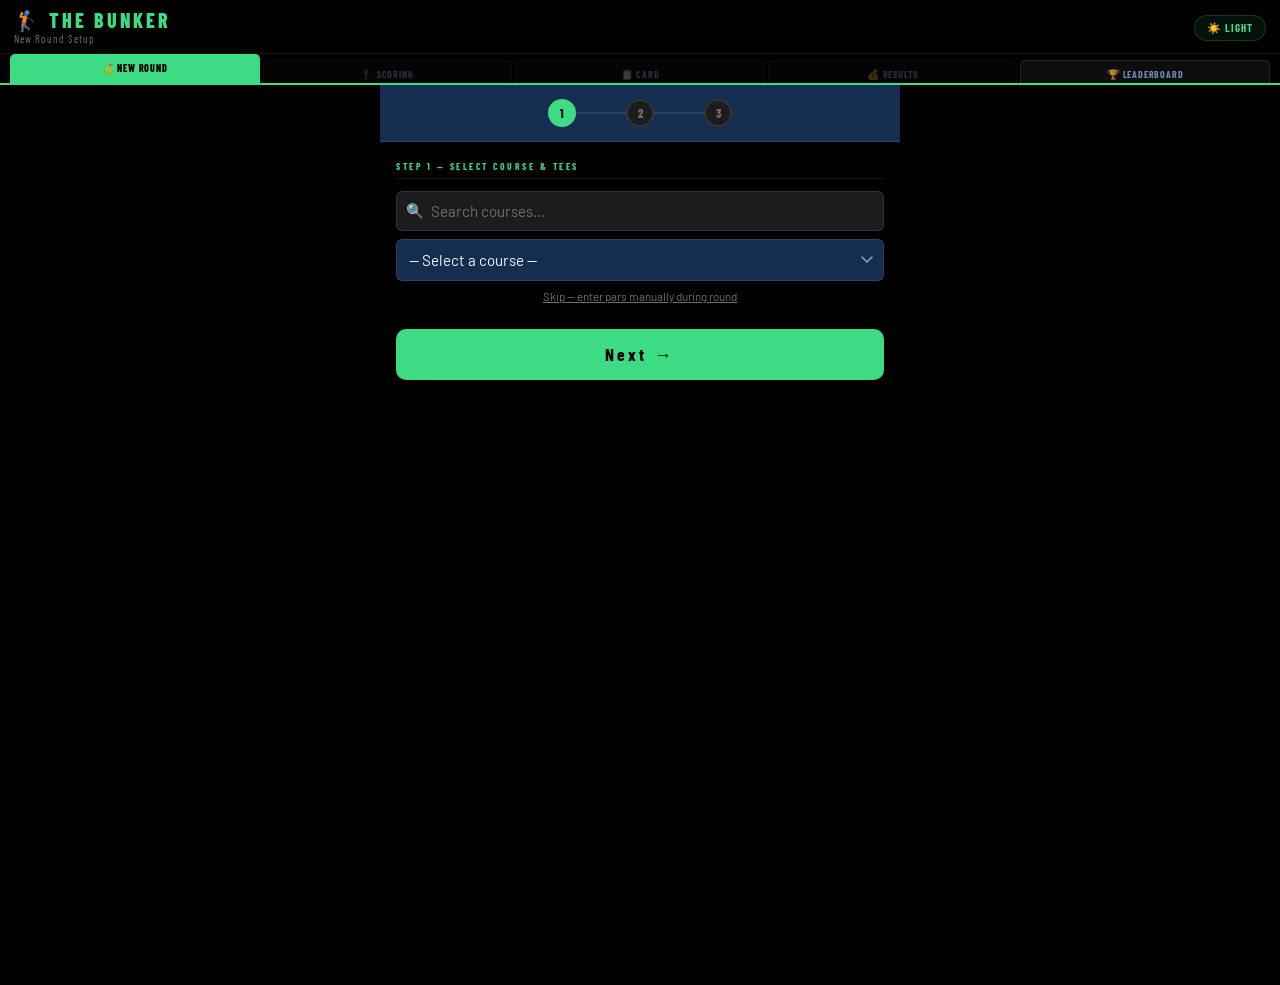
==== bunker/index.html @ bfc3b089 "Add files via upload" ====
<!DOCTYPE html>
<html lang="en">
<head>
<meta charset="UTF-8">
<meta name="viewport" content="width=device-width, initial-scale=1.0, user-scalable=yes">
<meta name="mobile-web-app-capable" content="yes">
<meta name="apple-mobile-web-app-capable" content="yes">
<meta name="theme-color" content="#0d2340">
<title>The Bunker</title>
<link rel="preconnect" href="https://fonts.googleapis.com">
<link rel="preconnect" href="https://fonts.gstatic.com" crossorigin>
<link href="https://fonts.googleapis.com/css2?family=DM+Mono:wght@400;500&family=Barlow+Condensed:wght@400;600;700;800&family=Barlow:wght@400;500;600;700&display=swap" rel="stylesheet">
<style>
:root {
  --navy:        #000000;
  --navy-mid:    #1c1c1e;
  --navy-light:  #3a3a3c;
  --gold:        #e8b84b;
  --gold-dim:    rgba(232,184,75,0.15);
  --gold-border: rgba(232,184,75,0.4);
  --blue-soft:   #6e6e73;
  --green:       #2ecc71;
  --green-bg:    rgba(46,204,113,0.15);
  --red:         #e74c3c;
  --red-bg:      rgba(231,76,60,0.15);
  --amber:       #f39c12;
  --amber-bg:    rgba(243,156,18,0.15);
  --slate:       #8ba4c0;
  --muted:       #6e6e73;
  --border:      rgba(255,255,255,0.1);
  --surface:     rgba(255,255,255,0.04);
  --white:       #152e50;
  --text:        #f5f5f7;
  --green-win:   #2ecc71;
  --sand:        #6e6e73;
  --green-accent: #3ddc84;
  --font-display:'Barlow Condensed', sans-serif;
  --font-body:   'Barlow', sans-serif;
  --font-mono:   'DM Mono', monospace;
  --r:    6px; --r-md: 10px; --r-lg: 14px;
  --shadow-sm:   0 2px 8px rgba(0,0,0,0.3);
  --shadow-md:   0 4px 16px rgba(0,0,0,0.4);
  --shadow-gold: 0 2px 8px rgba(232,184,75,0.2);
}
*{box-sizing:border-box;margin:0;padding:0;-webkit-tap-highlight-color:transparent;}
html,body{height:100%;}
body{font-family:var(--font-body);background:var(--navy);color:var(--text);min-height:100vh;}
input,select,button{font-family:var(--font-body);}
input[type=number]::-webkit-inner-spin-button,input[type=number]::-webkit-outer-spin-button{-webkit-appearance:none;}
input[type=number]{-moz-appearance:textfield;}

.view{display:none;min-height:100vh;}
.view.active{display:flex;flex-direction:column;}

#setup{padding:0 0 60px;max-width:520px;margin:0 auto;width:100%;}
.logo{background:linear-gradient(160deg,var(--navy) 0%,var(--navy-mid) 100%);padding:22px 20px 18px;text-align:center;}
.logo .flag{font-size:2.4rem;margin-bottom:6px;display:block;}
.logo h1{font-family:var(--font-display);font-size:2.8rem;font-weight:800;letter-spacing:6px;color:var(--gold);line-height:1;}
.logo p{font-family:var(--font-display);color:var(--blue-soft);font-size:0.65rem;letter-spacing:4px;text-transform:uppercase;margin-top:4px;font-weight:600;}
.setup-section{padding:18px 16px 0;}
.section-title{font-family:var(--font-display);font-size:0.6rem;letter-spacing:2.5px;font-weight:700;text-transform:uppercase;color:var(--green-accent);border-bottom:1px solid rgba(255,255,255,0.08);padding-bottom:6px;margin-bottom:12px;}

.player-grid{display:grid;grid-template-columns:1fr 1fr;gap:8px;}
.player-input-wrap{position:relative;}
.player-num{position:absolute;left:11px;top:50%;transform:translateY(-50%);font-family:var(--font-display);font-size:0.65rem;color:var(--muted);font-weight:700;}
input[type="text"],input[type="number"]{width:100%;background:var(--navy-mid);border:1.5px solid var(--border);color:var(--text);border-radius:var(--r);font-family:var(--font-body);font-size:0.95rem;outline:none;transition:border-color .15s,box-shadow .15s;}
input[type="text"]{padding:10px 10px 10px 30px;}
input[type="number"]{padding:9px 10px;}
input:focus{border-color:var(--gold);box-shadow:0 0 0 3px rgba(232,184,75,0.15);}
input::placeholder{color:var(--muted);}

.games-grid{display:grid;gap:8px;}
.game-toggle{background:var(--navy-mid);border:1.5px solid var(--border);border-radius:var(--r-md);padding:13px 14px;cursor:pointer;transition:all .15s;user-select:none;display:flex;align-items:flex-start;gap:12px;box-shadow:var(--shadow-sm);}
.game-toggle.selected{border-color:var(--amber);box-shadow:var(--shadow-gold);}
.game-toggle .gt-icon{font-size:1.4rem;flex-shrink:0;margin-top:1px;}
.game-toggle .gt-info h3{font-size:0.92rem;font-weight:700;color:var(--text);}
.game-toggle .gt-info p{font-size:0.76rem;color:var(--muted);margin-top:2px;line-height:1.4;}
.game-toggle .gt-check{margin-left:auto;width:20px;height:20px;border-radius:50%;border:2px solid var(--border);flex-shrink:0;display:flex;align-items:center;justify-content:center;transition:all .15s;margin-top:2px;}
.game-toggle.selected .gt-check{background:var(--amber);border-color:var(--amber);color:var(--white);font-size:11px;}
.game-config{display:none;padding:10px 0 0 46px;}
.game-toggle.selected .game-config{display:block;}
.bet-row{display:flex;align-items:center;gap:8px;flex-wrap:wrap;}
.bet-row label{font-size:0.78rem;color:var(--slate);white-space:nowrap;}
.bet-row input{width:76px;}
.bet-row .dollar{color:var(--amber);font-size:0.88rem;font-weight:600;}

.start-btn{width:100%;padding:15px;background:var(--green-accent);color:#000;font-family:var(--font-display);font-size:1.2rem;font-weight:700;border:none;border-radius:var(--r-md);cursor:pointer;letter-spacing:3px;transition:opacity .15s;margin-top:8px;}
.start-btn:hover{opacity:.9;}
.start-btn:disabled{opacity:.4;cursor:not-allowed;}

.course-search-wrap{position:relative;margin-bottom:8px;}
.course-search-wrap input{padding-left:34px !important;}
.course-search-icon{position:absolute;left:10px;top:50%;transform:translateY(-50%);font-size:0.9rem;pointer-events:none;}
.course-list{display:grid;gap:6px;max-height:260px;overflow-y:auto;padding-right:2px;}
.course-list::-webkit-scrollbar{width:4px;}
.course-list::-webkit-scrollbar-thumb{background:var(--border);border-radius:2px;}
.course-item{background:var(--navy-mid);border:1.5px solid var(--border);border-radius:var(--r);padding:10px 12px;cursor:pointer;transition:all .12s;display:flex;align-items:center;gap:10px;box-shadow:var(--shadow-sm);}
.course-item:hover{border-color:var(--gold);}
.course-item.selected{border-color:var(--amber);box-shadow:var(--shadow-gold);}
.course-emoji{font-size:1.1rem;flex-shrink:0;}
.course-info{flex:1;min-width:0;}
.course-name{font-size:0.88rem;font-weight:700;white-space:nowrap;overflow:hidden;text-overflow:ellipsis;color:var(--text);}
.course-loc{font-size:0.7rem;color:var(--muted);margin-top:1px;}
.course-check{color:var(--amber);font-size:1rem;flex-shrink:0;opacity:0;transition:opacity .12s;}
.course-item.selected .course-check{opacity:1;}
.tee-picker-wrap{margin-top:8px;}
.tee-label{font-family:var(--font-display);font-size:0.6rem;color:var(--slate);margin-bottom:6px;letter-spacing:2px;text-transform:uppercase;font-weight:700;}
.tee-options{display:flex;flex-wrap:wrap;gap:6px;}
.tee-btn{padding:5px 13px;border-radius:20px;font-size:0.8rem;cursor:pointer;font-family:var(--font-body);border:1.5px solid var(--border);background:var(--white);color:var(--slate);transition:all .12s;font-weight:500;}
.tee-btn.active{font-weight:700;color:var(--white);border-color:transparent;}
.course-skip{font-size:0.73rem;color:var(--muted);text-align:center;margin-top:8px;cursor:pointer;text-decoration:underline;}
.course-skip:hover{color:var(--slate);}

/* ── PLAYER DROPDOWNS ── */
.player-slot-wrap{position:relative;}
.player-slot-label{font-family:var(--font-display);font-size:0.58rem;letter-spacing:1.5px;color:var(--muted);font-weight:700;text-transform:uppercase;margin-bottom:4px;}
.player-select-row{display:flex;gap:6px;align-items:center;}
.player-select{flex:1;width:100%;background:var(--navy-mid);border:1.5px solid var(--border);color:var(--text);border-radius:var(--r);font-family:var(--font-body);font-size:0.9rem;outline:none;padding:9px 10px;transition:border-color .15s;appearance:none;-webkit-appearance:none;background-image:url("data:image/svg+xml,%3Csvg xmlns='http://www.w3.org/2000/svg' width='12' height='8' viewBox='0 0 12 8'%3E%3Cpath d='M1 1l5 5 5-5' stroke='%2394a3b8' stroke-width='1.5' fill='none' stroke-linecap='round'/%3E%3C/svg%3E");background-repeat:no-repeat;background-position:right 10px center;padding-right:28px;}
.player-select:focus{border-color:var(--navy-light);box-shadow:0 0 0 3px rgba(30,58,95,0.1);}
.player-custom-input{display:none;width:100%;background:var(--navy-mid);border:1.5px solid var(--amber);color:var(--text);border-radius:var(--r);font-family:var(--font-body);font-size:0.9rem;outline:none;padding:9px 10px;margin-top:5px;}
.player-custom-input:focus{box-shadow:0 0 0 3px rgba(217,119,6,0.12);}
.player-color-dot{width:10px;height:10px;border-radius:50%;flex-shrink:0;}

/* ── HISTORY TAB ── */
.history-leaderboard{background:var(--navy-mid);border-radius:var(--r-md);padding:14px;margin-bottom:16px;}
.history-leaderboard-title{font-family:var(--font-display);font-size:0.58rem;letter-spacing:2.5px;color:var(--blue-soft);font-weight:700;text-transform:uppercase;margin-bottom:12px;}
.leaderboard-row{display:flex;align-items:center;gap:10px;padding:8px 0;border-bottom:1px solid rgba(255,255,255,0.06);}
.leaderboard-row:last-child{border-bottom:none;}
.lb-rank{font-family:var(--font-display);font-size:1.3rem;font-weight:800;width:32px;color:var(--gold);}
.lb-name{flex:1;font-size:0.95rem;font-weight:600;color:#e2e8f0;}
.lb-stat{text-align:right;}
.lb-money{font-family:var(--font-display);font-size:1.1rem;font-weight:800;}
.lb-strokes{font-size:0.7rem;color:var(--muted);margin-top:1px;}
.lb-money.pos{color:#86efac;}.lb-money.neg{color:#fca5a5;}.lb-money.zero{color:var(--blue-soft);}
.lb-rounds{font-size:0.65rem;color:var(--muted);font-style:italic;margin-top:1px;}

.history-section-label{font-family:var(--font-display);font-size:0.6rem;letter-spacing:2.5px;color:var(--blue-soft);font-weight:700;text-transform:uppercase;border-bottom:2px solid rgba(255,255,255,0.1);padding-bottom:6px;margin-bottom:10px;}
.round-card{background:var(--navy-mid);border:1px solid var(--border);border-radius:var(--r-md);margin-bottom:10px;box-shadow:var(--shadow-sm);overflow:hidden;}
.round-card-header{display:flex;align-items:center;justify-content:space-between;padding:11px 14px;cursor:pointer;user-select:none;}
.round-card-header:active{background:rgba(255,255,255,0.05);}
.round-course{font-size:0.92rem;font-weight:700;color:var(--text);}
.round-meta{font-size:0.72rem;color:var(--muted);margin-top:2px;}
.round-chevron{color:var(--muted);font-size:0.7rem;transition:transform .2s;flex-shrink:0;}
.round-card.open .round-chevron{transform:rotate(180deg);}
.round-card-body{display:none;border-top:1px solid rgba(255,255,255,0.08);}
.round-card.open .round-card-body{display:block;}
.round-money-row{display:flex;align-items:center;justify-content:space-between;padding:7px 14px;border-bottom:1px solid rgba(255,255,255,0.06);}
.round-money-row:last-child{border-bottom:none;}
.round-player-name{font-size:0.88rem;font-weight:600;display:flex;align-items:center;gap:7px;color:var(--text);}
.round-player-money{font-family:var(--font-display);font-size:1rem;font-weight:800;}
.round-player-score{font-size:0.72rem;color:var(--muted);}
.round-game-chips{display:flex;flex-wrap:wrap;gap:6px;padding:10px 14px;border-top:1px solid var(--border);}
.round-game-chip{font-family:var(--font-display);font-size:0.6rem;font-weight:700;letter-spacing:.5px;padding:3px 8px;border-radius:4px;background:rgba(255,255,255,0.06);color:var(--blue-soft);border:1px solid rgba(255,255,255,0.1);}
.round-sc-wrap{overflow-x:auto;padding:10px 14px;border-top:1px solid var(--border);}
.round-sc-wrap table{font-size:0.75rem;min-width:420px;}
.round-sc-wrap thead th{font-size:0.55rem;padding:5px 4px;background:var(--navy);}
.round-sc-wrap tbody td{padding:5px 4px;}
.round-sc-wrap tfoot td{padding:5px 4px;font-size:0.75rem;background:var(--navy);}
.history-empty{text-align:center;padding:40px 20px;color:var(--muted);}
.history-empty-icon{font-size:2.5rem;margin-bottom:8px;}
.clear-history-btn{display:block;width:100%;padding:10px;background:rgba(231,76,60,0.15);color:var(--red);border:none;border-radius:var(--r-md);font-family:var(--font-display);font-size:0.85rem;font-weight:700;letter-spacing:1px;cursor:pointer;margin-top:10px;}
#play.active{display:flex;}
/* ── SHARED HEADER ── */
#app-header{background:var(--navy);width:100%;box-sizing:border-box;position:sticky;top:0;z-index:100;}
.header-top{display:flex;align-items:center;justify-content:space-between;padding:10px 14px 8px;border-bottom:1px solid rgba(255,255,255,0.08);}
.header-logo{font-family:var(--font-display);font-size:1.25rem;font-weight:800;letter-spacing:3px;color:var(--green-accent);line-height:1;white-space:nowrap;}
.header-sub{font-size:0.68rem;color:var(--blue-soft);font-family:var(--font-display);letter-spacing:1px;margin-top:2px;}
/* File-folder tabs */
.tab-bar{display:flex;align-items:flex-end;padding:0 10px;gap:3px;background:var(--navy);border-bottom:2px solid var(--green-accent);}
.tab-btn{flex:1;padding:7px 4px 6px;font-family:var(--font-display);font-size:0.62rem;font-weight:700;letter-spacing:0.8px;text-transform:uppercase;text-align:center;color:rgba(147,197,253,0.7);background:rgba(255,255,255,0.05);border:1px solid rgba(255,255,255,0.1);border-bottom:none;border-radius:5px 5px 0 0;cursor:pointer;transition:all .15s;white-space:nowrap;position:relative;bottom:-3px;}
.tab-btn:hover{color:var(--gold);background:rgba(255,255,255,0.1);}
.tab-btn.active{background:var(--green-accent);color:#000;border-color:var(--green-accent);font-weight:800;bottom:0;padding-bottom:9px;}
.tab-btn.disabled{opacity:0.35;cursor:default;pointer-events:none;}
/* views no longer have their own headers */
.play-header{display:none!important;}
.header-hole{display:none;}
.play-content{flex:1;overflow-y:auto;padding:14px;max-width:600px;width:100%;margin:0 auto;}

.hole-nav{display:flex;align-items:center;justify-content:space-between;background:var(--navy-mid);border:1px solid var(--border);border-radius:var(--r-md);padding:10px 8px;margin-bottom:12px;box-shadow:var(--shadow-sm);}
.hole-nav-center{text-align:center;flex:1;}
.hole-nav-center .hole-num{font-family:var(--font-display);font-size:1.6rem;font-weight:800;color:var(--gold);letter-spacing:1px;line-height:1;}
.hole-nav-center .hole-par{font-family:var(--font-display);font-size:0.68rem;color:var(--muted);letter-spacing:2px;text-transform:uppercase;}
.nav-btn{background:var(--navy-light);color:#f5f5f7;border:none;border-radius:var(--r);font-size:1.3rem;width:48px;height:48px;cursor:pointer;display:flex;align-items:center;justify-content:center;transition:opacity .15s;flex-shrink:0;}
.nav-btn:hover:not(:disabled){opacity:.85;}
.nav-btn:disabled{opacity:.3;cursor:default;}

.par-selector{display:flex;gap:6px;justify-content:center;margin-bottom:14px;}
.par-btn{background:var(--navy-mid);border:1.5px solid var(--border);color:var(--blue-soft);padding:6px 18px;border-radius:20px;font-size:0.85rem;cursor:pointer;font-family:var(--font-body);transition:all .12s;font-weight:500;}
.par-btn.active{background:var(--green-accent);color:#000;border-color:var(--green-accent);font-weight:700;}

.score-card{background:var(--navy-mid);border:1px solid var(--border);border-radius:var(--r-md);overflow:hidden;margin-bottom:14px;box-shadow:var(--shadow-sm);}
.score-header{display:grid;grid-template-columns:1fr auto auto;padding:8px 14px;background:var(--navy);font-family:var(--font-display);font-size:0.6rem;letter-spacing:2px;text-transform:uppercase;color:var(--blue-soft);}
.score-row{display:grid;grid-template-columns:1fr auto auto;padding:10px 14px;align-items:center;border-top:1px solid rgba(255,255,255,0.06);}
.score-row:first-child{border-top:none;}
.player-name-cell{font-size:0.92rem;font-weight:600;display:flex;align-items:center;gap:8px;color:var(--text);}
.player-badge{width:8px;height:8px;border-radius:50%;flex-shrink:0;}
.score-stepper{display:flex;align-items:center;gap:6px;}
.stepper-btn{background:var(--navy);border:1.5px solid var(--border);color:var(--text);width:40px;height:40px;border-radius:var(--r);font-size:1.2rem;cursor:pointer;display:flex;align-items:center;justify-content:center;line-height:1;transition:all .1s;flex-shrink:0;font-weight:700;}
.stepper-btn:active{background:var(--navy-mid);color:var(--gold);border-color:var(--navy-mid);}
.score-val{min-width:38px;text-align:center;font-size:1.2rem;font-weight:700;color:var(--text);padding:0 2px;}
.score-rel{text-align:center;font-size:0.72rem;font-weight:700;min-width:50px;padding-left:8px;}
.score-rel.under{color:var(--green);}
.score-rel.over{color:var(--red);}
.score-rel.even{color:var(--muted);}
.score-rel.eagle{color:var(--amber);}
.score-rel.hole-in-one{color:var(--gold);}

.game-panel{background:var(--navy-mid);border:1px solid var(--border);border-radius:var(--r-md);overflow:hidden;margin-bottom:10px;box-shadow:var(--shadow-sm);}
.game-panel-header{display:flex;align-items:center;gap:10px;padding:10px 14px;background:var(--navy);border-bottom:1px solid rgba(255,255,255,0.08);cursor:pointer;user-select:none;}
.game-panel-header .gp-icon{font-size:1.1rem;}
.game-panel-header .gp-title{font-family:var(--font-display);font-size:0.8rem;font-weight:700;letter-spacing:2px;text-transform:uppercase;flex:1;color:var(--blue-soft);}
.game-panel-header .gp-summary{font-size:0.73rem;color:var(--muted);}
.game-panel-header .gp-chevron{color:var(--blue-soft);font-size:0.7rem;transition:transform .2s;}
.game-panel.open .gp-chevron{transform:rotate(180deg);}
.game-panel-body{display:none;padding:12px 14px;}
.game-panel.open .game-panel-body{display:block;}

.status-row{display:flex;align-items:center;justify-content:space-between;padding:7px 0;border-bottom:1px solid rgba(255,255,255,0.06);}
.status-row:last-child{border-bottom:none;}
.status-player{font-size:0.88rem;display:flex;align-items:center;gap:8px;color:var(--text);}
.status-amount{font-size:0.88rem;font-weight:700;}
.status-amount.pos{color:var(--green);}
.status-amount.neg{color:var(--red);}
.status-amount.zero{color:var(--muted);}
.status-tag{font-family:var(--font-display);font-size:0.62rem;padding:2px 7px;border-radius:10px;font-weight:700;letter-spacing:.5px;}
.tag-holds{background:rgba(240,192,64,0.15);color:var(--amber);}
.tag-wolf{background:rgba(22,101,52,0.1);color:var(--green);}
.tag-skin{background:var(--red-bg);color:var(--red);}
.payout-notice{background:rgba(243,156,18,0.1);border:1px solid rgba(243,156,18,0.3);border-radius:var(--r);padding:9px 13px;margin-top:10px;font-size:0.8rem;color:var(--amber);text-align:center;font-weight:600;}

.totals-bar{background:var(--navy-mid);border:none;border-radius:var(--r-md);padding:12px 14px;margin-bottom:12px;}
.totals-bar h4{font-family:var(--font-display);font-size:0.58rem;letter-spacing:2.5px;text-transform:uppercase;color:var(--blue-soft);margin-bottom:10px;font-weight:700;}
.totals-grid{display:grid;grid-template-columns:repeat(4,1fr);gap:6px;}
.total-cell{text-align:center;}
.total-cell .tc-name{font-family:var(--font-display);font-size:0.65rem;color:var(--blue-soft);margin-bottom:3px;white-space:nowrap;overflow:hidden;text-overflow:ellipsis;letter-spacing:.5px;font-weight:600;}
.total-cell .tc-amount{font-family:var(--font-display);font-size:1.4rem;font-weight:800;}
.tc-amount.pos{color:#86efac;}
.tc-amount.neg{color:#fca5a5;}
.tc-amount.zero{color:var(--blue-soft);}

#scorecard-view{display:none;flex-direction:column;}
#scorecard-view.active{display:flex;}

.sc-table-wrap{overflow-x:auto;padding:14px;}
table{width:100%;border-collapse:collapse;min-width:500px;}
thead th{background:var(--navy);padding:8px;font-family:var(--font-display);font-size:0.6rem;letter-spacing:1.5px;text-transform:uppercase;color:var(--gold);border:1px solid rgba(255,255,255,0.08);text-align:center;}
thead th:first-child{text-align:left;padding-left:12px;}
tbody td{padding:9px 8px;border:1px solid rgba(255,255,255,0.08);text-align:center;font-size:0.88rem;color:var(--text);}
tbody td:first-child{text-align:left;padding-left:12px;font-weight:600;}
tbody tr:nth-child(even){background:rgba(255,255,255,0.04);}
.cell-eagle{background:rgba(243,156,18,0.2);color:var(--amber);font-weight:700;}
.cell-birdie{background:rgba(46,204,113,0.2);color:var(--green);font-weight:700;}
.cell-par{color:var(--text);}
.cell-bogey{background:rgba(231,76,60,0.15);color:var(--red);}
.cell-double{background:rgba(231,76,60,0.25);color:#ff8080;font-weight:700;}
.cell-empty{color:var(--muted);}
tfoot td{background:var(--navy);color:var(--gold);font-family:var(--font-display);font-weight:700;font-size:0.88rem;padding:9px 8px;border:1px solid rgba(255,255,255,0.08);text-align:center;}
tfoot td:first-child{text-align:left;padding-left:12px;}

.wolf-ui{margin-top:8px;}
.wolf-label{font-family:var(--font-display);font-size:0.6rem;color:var(--slate);margin-bottom:6px;letter-spacing:2px;text-transform:uppercase;font-weight:700;}
.wolf-picker{display:flex;gap:6px;flex-wrap:wrap;}
.wolf-pick-btn{padding:6px 14px;border-radius:20px;font-size:0.82rem;cursor:pointer;font-family:var(--font-body);border:1.5px solid var(--border);background:var(--navy-mid);color:var(--blue-soft);transition:all .12s;font-weight:500;}
.wolf-pick-btn.picked{background:rgba(61,220,132,.15);border-color:#3ddc84;color:#3ddc84;font-weight:700;}
.wolf-pick-btn.lone{background:var(--red-bg);border-color:#f87171;color:var(--red);font-weight:700;}
.wolf-pick-btn.wolf-is{background:var(--amber-bg);border-color:var(--amber);color:var(--amber);font-weight:700;}

#results-view{display:none;flex-direction:column;align-items:center;justify-content:flex-start;padding:0 0 60px;}
#results-view.active{display:flex;}
.results-header{background:linear-gradient(160deg,var(--navy) 0%,var(--navy-mid) 100%);border-bottom:3px solid var(--gold);width:100%;padding:22px 20px 18px;text-align:center;margin-bottom:20px;}
#results-view h2{font-family:var(--font-display);font-size:2.2rem;font-weight:800;letter-spacing:4px;color:var(--gold);margin-bottom:4px;}
.results-sub{color:var(--blue-soft);font-family:var(--font-display);font-size:0.7rem;letter-spacing:3px;}
.results-body{width:100%;max-width:440px;padding:0 14px;}
.results-card{background:var(--navy-mid);border:1px solid var(--border);border-radius:var(--r-md);width:100%;overflow:hidden;margin-bottom:14px;box-shadow:var(--shadow-sm);}
.results-row{display:flex;align-items:center;justify-content:space-between;padding:13px 16px;border-bottom:1px solid rgba(255,255,255,0.06);}
.results-row:last-child{border-bottom:none;}
.results-row .rr-rank{font-family:var(--font-display);font-size:1.4rem;font-weight:800;width:28px;color:var(--amber);}
.results-row .rr-name{font-size:0.95rem;font-weight:600;flex:1;color:var(--text);}
.results-row .rr-score{font-size:0.82rem;color:var(--muted);margin-right:14px;}
.results-row .rr-money{font-family:var(--font-display);font-size:1.4rem;font-weight:800;}
.new-round-btn{background:var(--green-accent);color:#000;font-family:var(--font-display);font-size:1rem;font-weight:700;letter-spacing:2px;border:none;border-radius:var(--r-md);padding:14px 40px;cursor:pointer;margin-top:8px;}

.step-dot{width:28px;height:28px;border-radius:50%;display:flex;align-items:center;justify-content:center;font-family:var(--font-display);font-size:0.75rem;font-weight:800;border:2px solid var(--border);color:var(--muted);background:var(--navy-mid);transition:all .2s;flex-shrink:0;}
.step-dot.active{background:var(--green-accent);border-color:var(--green-accent);color:#000;}
.step-dot.done{background:var(--green-bg);border-color:var(--green);color:var(--green);}
.step-line{flex:1;height:2px;background:var(--border);max-width:50px;transition:background .2s;}
.step-line.done{background:var(--green);}
.wizard-step{display:none;padding-bottom:10px;}
.wizard-step.active{display:block;}
@media print{
  #app-header{display:none!important;}
  body{background:white!important;}
  .print-card{box-shadow:none!important;border:1px solid #ccc!important;}
}

/* ── LIGHT THEME OVERRIDES ── */
body[data-theme="light"]{background:#f2f2f4;}
body[data-theme="light"]{
  --navy:#f2f2f4;--navy-mid:#ffffff;--navy-light:#e8e8ec;--white:#ffffff;--text:#1a1a2e;
  --border:#e2e8f0;--surface:#f8fafc;--muted:#6e6e80;
  --blue-soft:#475569;--slate:#475569;--gold:#d4a030;
  --green:#27a85e;--green-accent:#27a85e;
  --red:#c0392b;--amber:#d68910;
  --green-bg:#dcfce7;--red-bg:#fee2e2;--amber-bg:#fef3c7;
}
body[data-theme="light"] .hole-nav-center .hole-num{color:var(--navy);}
body[data-theme="light"] input[type="text"],body[data-theme="light"] input[type="number"],body[data-theme="light"] .player-select,body[data-theme="light"] .player-custom-input{background:#fff;border-color:#e2e8f0;}
body[data-theme="light"] input:focus{border-color:var(--navy);box-shadow:0 0 0 3px rgba(30,58,95,0.1);}
body[data-theme="light"] .score-card,body[data-theme="light"] .game-panel,body[data-theme="light"] .round-card,body[data-theme="light"] .results-card,body[data-theme="light"] .hole-nav,body[data-theme="light"] .course-item,body[data-theme="light"] .game-toggle{background:#fff;}
body[data-theme="light"] .par-btn,body[data-theme="light"] .wolf-pick-btn,body[data-theme="light"] .step-dot{background:#fff;color:#475569;}
body[data-theme="light"] .stepper-btn{background:#f1f5f9;color:#0d2340;}
body[data-theme="light"] .score-row,body[data-theme="light"] .status-row,body[data-theme="light"] .round-money-row,body[data-theme="light"] .results-row{border-bottom-color:#e2e8f0;}
body[data-theme="light"] tbody td{border-color:#e2e8f0;}
body[data-theme="light"] tbody tr:nth-child(even){background:#f8fafc;}
body[data-theme="light"] .round-card-body{border-top-color:#e2e8f0;}
body[data-theme="light"] .round-game-chip{background:#f1f5f9;color:#475569;border-color:#e2e8f0;}
body[data-theme="light"] .section-title,body[data-theme="light"] .history-section-label{border-bottom-color:#e2e8f0;color:#475569;}
body[data-theme="light"] .cell-eagle{background:#fef3c7;}body[data-theme="light"] .cell-birdie{background:#dcfce7;}
body[data-theme="light"] .cell-bogey{background:#fee2e2;}body[data-theme="light"] .cell-double{background:#fee2e2;color:#991b1b;}
body[data-theme="light"] .payout-notice{background:#fef3c7;border-color:rgba(217,119,6,0.3);}
body[data-theme="light"] .clear-history-btn{background:#fee2e2;}
body[data-theme="light"] .course-item:hover{border-color:#1a3359;}
body[data-theme="light"] #app-header{background:#0d2340;}
</style>
</head>
<body>
<div id="app">

<!-- ═══════════════ SHARED APP HEADER ═══════════════ -->
<div id="app-header">
  <div class="header-top">
    <div>
      <div class="header-logo">🏌 THE BUNKER</div>
      <div class="header-sub" id="header-subtitle">New Round Setup</div>
    </div>
    <button onclick="toggleTheme()" id="theme-btn" style="background:rgba(61,220,132,0.08);border:1px solid rgba(61,220,132,0.2);border-radius:20px;padding:5px 12px;color:var(--green-accent);font-family:var(--font-display);font-size:0.68rem;font-weight:700;letter-spacing:1px;cursor:pointer;text-transform:uppercase;white-space:nowrap;">🌙 Light</button>
  </div>
  <div class="tab-bar">
    <button class="tab-btn active" id="tab-setup"     onclick="navTo('setup')">⛳ New Round</button>
    <button class="tab-btn disabled" id="tab-play"    onclick="navTo('play')">🏌 Scoring</button>
    <button class="tab-btn disabled" id="tab-card"    onclick="navTo('scorecard-view')">📋 Card</button>
    <button class="tab-btn disabled" id="tab-results" onclick="navTo('results-view')">💰 Results</button>
    <button class="tab-btn" id="tab-history"          onclick="navTo('history-view')">🏆 Leaderboard</button>
  </div>
</div>

<!-- ═══════════════ SETUP WIZARD ═══════════════ -->
<div id="setup" class="view active">
  <div class="play-header">
    <div class="header-brand">
      <div class="header-logo">🏌 THE BUNKER</div>
      <div class="header-hole">New Round Setup</div>
    </div>
    <div class="header-btns">
      <button class="hdr-btn" onclick="showLastRound()">Last Round</button>
      <button class="hdr-btn" onclick="showHistory()">Leaderboard</button>
      <button class="hdr-btn" id="home-scorecard-btn" onclick="homeShowScorecard()" style="display:none;">Scorecard</button>
      <button class="hdr-btn" id="home-resume-btn" onclick="homeResumeRound()" style="display:none;background:rgba(240,192,64,0.15);color:var(--gold);border-color:rgba(240,192,64,0.3);">▶ Resume Round</button>
    </div>
  </div>

  <!-- Step indicator -->
  <div style="display:flex;align-items:center;justify-content:center;gap:0;padding:14px 24px;background:var(--white);border-bottom:1px solid var(--border);">
    <div class="step-dot active" id="sd0">1</div>
    <div class="step-line" id="sl01"></div>
    <div class="step-dot" id="sd1">2</div>
    <div class="step-line" id="sl12"></div>
    <div class="step-dot" id="sd2">3</div>
  </div>

  <!-- Step 1: Course -->
  <div class="wizard-step active" id="wstep0">
    <div class="setup-section">
      <div class="section-title">Step 1 — Select Course &amp; Tees</div>
      <div class="course-search-wrap" style="margin-bottom:8px;">
        <span class="course-search-icon">🔍</span>
        <input type="text" id="course-search" placeholder="Search courses..." oninput="filterCourseDropdown()" autocomplete="off" style="padding-left:34px;">
      </div>
      <select id="course-select" onchange="selectCourse(this.value)" style="width:100%;background:var(--white);border:1.5px solid var(--border);color:var(--text);border-radius:var(--r);font-family:var(--font-body);font-size:0.95rem;padding:11px 30px 11px 12px;outline:none;appearance:none;-webkit-appearance:none;background-image:url('data:image/svg+xml,%3Csvg xmlns=\'http://www.w3.org/2000/svg\' width=\'12\' height=\'8\' viewBox=\'0 0 12 8\'%3E%3Cpath d=\'M1 1l5 5 5-5\' stroke=\'%2394a3b8\' stroke-width=\'1.5\' fill=\'none\' stroke-linecap=\'round\'/%3E%3C/svg%3E');background-repeat:no-repeat;background-position:right 10px center;box-shadow:var(--shadow-sm);">
        <option value="">— Select a course —</option>
      </select>
      <div id="tee-picker-wrap" class="tee-picker-wrap" style="display:none;margin-top:10px;">
        <div class="tee-label">Select tees:</div>
        <div class="tee-options" id="tee-options"></div>
      </div>
      <div class="course-skip" onclick="skipCourse()">Skip — enter pars manually during round</div>
    </div>
  </div>

  <!-- Step 2: Games -->
  <div class="wizard-step" id="wstep1">
    <div class="setup-section">
      <div class="section-title">Step 2 — Choose Games &amp; Bets</div>
      <div class="games-grid">
        <div class="game-toggle" data-game="skins" onclick="toggleGame(this)">
          <span class="gt-icon">🎰</span>
          <div class="gt-info"><h3>Skins</h3><p>Win a hole outright, win a skin. Ties carry forward.</p>
            <div class="game-config"><div class="bet-row"><label>Skin value:</label><span class="dollar">$</span><input type="number" id="skins-bet" value="1" min="1" max="100" onclick="event.stopPropagation()"><label>per skin</label></div></div>
          </div><div class="gt-check">✓</div>
        </div>
        <div class="game-toggle" data-game="rabbit" onclick="toggleGame(this)">
          <span class="gt-icon">🐇</span>
          <div class="gt-info"><h3>Rabbit</h3><p>Hold the rabbit. Win outright to steal it. Pays every 6 holes.</p>
            <div class="game-config"><div class="bet-row"><label>Per segment:</label><span class="dollar">$</span><input type="number" id="rabbit-bet" value="2" min="1" max="100" onclick="event.stopPropagation()"><label>per player</label></div></div>
          </div><div class="gt-check">✓</div>
        </div>
        <div class="game-toggle" data-game="wolf" onclick="toggleGame(this)">
          <span class="gt-icon">🐺</span>
          <div class="gt-info"><h3>Wolf</h3><p>Rotating Wolf picks a partner or goes Lone Wolf each hole.</p>
            <div class="game-config"><div class="bet-row"><label>Point value:</label><span class="dollar">$</span><input type="number" id="wolf-bet" value="0.25" min="0.05" step="0.05" max="50" onclick="event.stopPropagation()"><label>per point</label></div></div>
          </div><div class="gt-check">✓</div>
        </div>
        <div class="game-toggle" data-game="nassau" onclick="toggleGame(this)">
          <span class="gt-icon">🏆</span>
          <div class="gt-info"><h3>Nassau</h3><p>Three bets: front 9, back 9, overall 18. Low score wins each.</p>
            <div class="game-config"><div class="bet-row"><label>Each bet:</label><span class="dollar">$</span><input type="number" id="nassau-bet" value="1" min="1" max="100" onclick="event.stopPropagation()"></div></div>
          </div><div class="gt-check">✓</div>
        </div>
      </div>
    </div>
  </div>

  <!-- Step 3: Players -->
  <div class="wizard-step" id="wstep2">
    <div class="setup-section">
      <div class="section-title">Step 3 — Players</div>
      <div class="player-grid">
        <div class="player-slot" data-slot="0"></div>
        <div class="player-slot" data-slot="1"></div>
        <div class="player-slot" data-slot="2"></div>
        <div class="player-slot" data-slot="3"></div>
      </div>
      <div id="wolf-order-note" style="display:none;margin-top:12px;font-size:0.78rem;color:var(--amber);background:var(--amber-bg);border:1px solid rgba(217,119,6,0.2);border-radius:var(--r);padding:10px 12px;line-height:1.5;">
        🐺 <strong>Wolf order = tee order.</strong> Player 1 is Wolf on holes 1,5,9,13,17. Arrange players accordingly.
      </div>
    </div>
  </div>

  <!-- Wizard nav -->
  <div style="padding:16px;display:flex;gap:10px;">
    <button id="wizard-back" onclick="wizardBack()" style="display:none;flex:0 0 auto;padding:14px 18px;background:var(--white);color:var(--navy-mid);border:1.5px solid var(--border);border-radius:var(--r-md);font-family:var(--font-display);font-size:1rem;font-weight:700;letter-spacing:1px;cursor:pointer;">← Back</button>
    <button id="wizard-next" onclick="wizardNext()" style="flex:1;padding:14px;background:#3ddc84;color:#000;font-family:var(--font-display);font-size:1.1rem;font-weight:700;letter-spacing:3px;border:none;border-radius:var(--r-md);cursor:pointer;">Next →</button>
  </div>
</div>

<!-- ═══════════════ PLAY ═══════════════ -->
<div id="play" class="view">
  <div class="play-header">
    <div class="header-brand">
      <div class="header-logo">🏌 THE BUNKER</div>
      <div class="header-hole" id="header-hole-label">Hole 1 of 18</div>
    </div>
    <div class="header-btns">
      <button class="hdr-btn" onclick="showHistory()">Leaderboard</button>
      <button class="hdr-btn" onclick="showScorecard()">Scorecard</button>
      <button class="hdr-btn" onclick="showResults()">Finish ✓</button>
    </div>
  </div>

  <div class="play-content" id="play-content"></div>
</div>

<!-- ═══════════════ FULL SCORECARD ═══════════════ -->
<div id="scorecard-view" class="view">
  <div class="play-header">
    <div class="header-brand">
      <div class="header-logo">🏌 THE BUNKER</div>
      <div class="header-hole">Scorecard</div>
    </div>
    <div class="header-btns">
      <button class="hdr-btn" onclick="backToPlay()">← Back</button>
      <button class="hdr-btn" onclick="showHistory()">Leaderboard</button>
      <button class="hdr-btn" onclick="showPrintView()">Print</button>
    </div>
  </div>
  <div class="sc-table-wrap" id="sc-table-wrap"></div>
</div>

<!-- ═══════════════ RESULTS ═══════════════ -->
<div id="results-view" class="view">
  <div class="play-header">
    <div class="header-brand">
      <div class="header-logo">🏌 THE BUNKER</div>
      <div class="header-hole">Review &amp; Confirm</div>
    </div>
    <div class="header-btns">
      <button class="hdr-btn" onclick="showHistory()">Leaderboard</button>
      <button class="hdr-btn" onclick="newRound()">New Round</button>
    </div>
  </div>
  <div class="results-body">
    <div id="results-content"></div>
  </div>
</div>

<!-- ═══════════════ HISTORY ═══════════════ -->
<div id="history-view" class="view">
  <div class="play-header">
    <div class="header-brand">
      <div class="header-logo">🏌 THE BUNKER</div>
      <div class="header-hole">Season Leaderboard</div>
    </div>
    <div class="header-btns">
      <button class="hdr-btn" onclick="showLastRound()">Last Round</button>
      <button class="hdr-btn" onclick="newRound()">New Round</button>
    </div>
  </div>
  <div class="play-content" id="history-content"></div>
</div>

<!-- ═══════════════ PRINT VIEW ═══════════════ -->
<div id="print-view" class="view">
  <div class="play-header">
    <div class="header-brand">
      <div class="header-logo">🏌 THE BUNKER</div>
      <div class="header-hole" id="print-sub">Print View</div>
    </div>
    <div class="header-btns">
      <button class="hdr-btn" onclick="backToPlay()">← Back</button>
      <button class="hdr-btn" onclick="showHistory()">Leaderboard</button>
      <button class="hdr-btn" onclick="window.print()" style="background:rgba(240,192,64,0.15);color:var(--gold);border-color:rgba(240,192,64,0.3);">🖨 Print</button>
    </div>
  </div>
  <div style="padding:14px;flex:1;overflow-y:auto;max-width:600px;width:100%;margin:0 auto;" id="print-body"></div>
</div>

<!-- ═══════════════ EDIT SCORE MODAL ═══════════════ -->
<div id="edit-modal" style="display:none;position:fixed;inset:0;background:rgba(0,0,0,0.55);z-index:300;align-items:flex-end;justify-content:center;">
  <div style="background:var(--white);border-radius:14px 14px 0 0;padding:20px 16px 32px;width:100%;max-width:480px;">
    <div style="font-family:var(--font-display);font-size:1rem;font-weight:800;letter-spacing:2px;color:var(--navy);margin-bottom:3px;" id="modal-title">Edit Hole Score</div>
    <div style="font-size:0.78rem;color:var(--muted);margin-bottom:10px;" id="modal-sub"></div>
    <div style="background:var(--amber-bg);border:1px solid rgba(217,119,6,0.25);border-radius:var(--r);padding:8px 12px;margin-bottom:14px;font-size:0.78rem;color:var(--amber);font-weight:600;">⚠️ Changing a score recalculates all game totals.</div>
    <div id="modal-score-grid" style="display:grid;grid-template-columns:repeat(4,1fr);gap:10px;margin-bottom:18px;"></div>
    <div style="display:flex;gap:10px;">
      <button onclick="closeEditModal()" style="flex:1;padding:12px;background:var(--surface);color:var(--slate);border:1.5px solid var(--border);border-radius:var(--r-md);font-family:var(--font-display);font-size:0.95rem;font-weight:700;letter-spacing:1px;cursor:pointer;">Cancel</button>
      <button onclick="saveEditModal()" style="flex:1;padding:12px;background:var(--navy-mid);color:var(--gold);border:none;border-radius:var(--r-md);font-family:var(--font-display);font-size:0.95rem;font-weight:700;letter-spacing:1px;cursor:pointer;">Save</button>
    </div>
  </div>
</div>

<script>
// ═══ STATE ═══════════════════════════════════════════
let state = {
  players: [], games: [], bets: {}, currentHole: 0,
  pars: Array(18).fill(4), yardages: Array(18).fill(null),
  courseName: 'Round', teeName: '', roundDate: null,
  rabbit: { holder: null },
  wolf: { order: [0,1,2,3], picks: Array(18).fill(null) },
  money: []
};

// ═══ WIZARD ══════════════════════════════════════════
let wizardStep = 0;

function wizardNext() {
  if (wizardStep === 2) { startRound(); return; }
  wizardStep++;
  updateWizard();
}
function wizardBack() {
  if (wizardStep > 0) { wizardStep--; updateWizard(); }
}
function updateWizard() {
  document.querySelectorAll('.wizard-step').forEach((s,i) => s.classList.toggle('active', i===wizardStep));
  [0,1,2].forEach(i => {
    const dot = document.getElementById(`sd${i}`);
    dot.classList.remove('active','done');
    if (i < wizardStep) { dot.classList.add('done'); dot.textContent='✓'; }
    else if (i === wizardStep) { dot.classList.add('active'); dot.textContent=i+1; }
    else { dot.textContent=i+1; }
  });
  ['sl01','sl12'].forEach((id,i) => {
    const line = document.getElementById(id);
    if (line) line.classList.toggle('done', wizardStep > i);
  });
  document.getElementById('wizard-back').style.display = wizardStep > 0 ? 'block' : 'none';
  const nextBtn = document.getElementById('wizard-next');
  if (wizardStep === 2) { nextBtn.textContent = 'Tee It Up ⛳'; }
  else { nextBtn.textContent = 'Next →'; }
  // Wolf note on step 3
  const wolfOn = [...document.querySelectorAll('.game-toggle.selected')].some(e=>e.dataset.game==='wolf');
  const wolfNote = document.getElementById('wolf-order-note');
  if (wolfNote) wolfNote.style.display = (wizardStep===2 && wolfOn) ? 'block' : 'none';
}

// ═══ PLAYER PRESETS ══════════════════════════════════
const PRESET_PLAYERS = ['Kevin','Josh','Danny','Larry','Ryan'];
const COLORS = ['#e74c3c','#3498db','#f39c12','#9b59b6'];

function initPlayerSlots() {
  document.querySelectorAll('.player-slot').forEach(slot => {
    const i = +slot.dataset.slot;
    const colors = ['#e74c3c','#3498db','#f39c12','#9b59b6'];
    const savedName = localStorage.getItem(`player_slot_${i}`) || '';
    slot.innerHTML = `
      <div class="player-slot-wrap">
        <div class="player-slot-label" style="display:flex;align-items:center;gap:6px;">
          <span class="player-color-dot" style="background:${colors[i]}"></span>P${i+1}
        </div>
        <select class="player-select" id="psel${i}" onchange="onPlayerSelect(${i})">
        </select>
        <input class="player-custom-input" id="pcustom${i}" type="text" placeholder="Enter name…" maxlength="14"
          value="${savedName&&!PRESET_PLAYERS.includes(savedName)?savedName:''}"
          style="display:${savedName&&!PRESET_PLAYERS.includes(savedName)?'block':'none'}"
          oninput="localStorage.setItem('player_slot_${i}',this.value)">
      </div>`;
  });
  refreshAllPlayerDropdowns();
}

function getSelectedPresets() {
  // Returns array of preset names currently chosen (one per slot, ignoring custom/empty)
  return [0,1,2,3].map(i => {
    const sel = document.getElementById(`psel${i}`);
    return sel && PRESET_PLAYERS.includes(sel.value) ? sel.value : null;
  });
}

function refreshAllPlayerDropdowns() {
  const selected = getSelectedPresets();
  [0,1,2,3].forEach(i => {
    const sel = document.getElementById(`psel${i}`);
    if (!sel) return;
    const currentVal = sel.value;
    const savedName = localStorage.getItem(`player_slot_${i}`) || '';
    sel.innerHTML = '<option value="">— Select player —</option>';
    PRESET_PLAYERS.forEach(n => {
      // Show if: this slot's own pick, OR not picked by any other slot
      const takenByOther = selected.some((v, idx) => idx !== i && v === n);
      if (!takenByOther || currentVal === n) {
        const opt = document.createElement('option');
        opt.value = n;
        opt.textContent = n;
        if (currentVal === n || (savedName === n && !currentVal)) opt.selected = true;
        sel.appendChild(opt);
      }
    });
    const customOpt = document.createElement('option');
    customOpt.value = '__custom__';
    customOpt.textContent = '+ Custom name…';
    if (currentVal === '__custom__' || (savedName && !PRESET_PLAYERS.includes(savedName) && savedName !== '')) {
      customOpt.selected = true;
    }
    sel.appendChild(customOpt);
  });
}

function onPlayerSelect(i) {
  const sel = document.getElementById(`psel${i}`);
  const custom = document.getElementById(`pcustom${i}`);
  if (sel.value === '__custom__') {
    custom.style.display = 'block';
    custom.focus();
    localStorage.removeItem(`player_slot_${i}`);
  } else {
    custom.style.display = 'none';
    localStorage.setItem(`player_slot_${i}`, sel.value);
  }
  refreshAllPlayerDropdowns();
}

function getPlayerName(i) {
  const sel = document.getElementById(`psel${i}`);
  const custom = document.getElementById(`pcustom${i}`);
  if (!sel) return `Player ${i+1}`;
  if (sel.value === '__custom__') return custom.value.trim() || `Player ${i+1}`;
  return sel.value || `Player ${i+1}`;
}
const SCORE_LABELS = {'-2':'Eagle','-1':'Birdie','0':'Par','1':'Bogey','2':'Double','3':'Triple'};

// ── SETUP HELPERS ────────────────────────────────────────────────────
function toggleGame(el) { el.classList.toggle('selected'); updateWizard(); }

function startRound() {
  const names = [0,1,2,3].map(i => getPlayerName(i));
  const selectedGames = [...document.querySelectorAll('.game-toggle.selected')].map(el => el.dataset.game);

  state.players = names.map(n => ({ name: n, scores: Array(18).fill(null) }));
  state.games = selectedGames;
  state.bets = {
    skins: +document.getElementById('skins-bet').value || 1,
    rabbit: +document.getElementById('rabbit-bet').value || 2,
    wolf: +document.getElementById('wolf-bet').value || 0.25,
    nassau: +document.getElementById('nassau-bet').value || 1,
  };
  state.currentHole = 0;
  state.money = Array(4).fill(0);
  state.rabbit = { holder: null };
  state.wolf = { order: [0,1,2,3], picks: Array(18).fill(null) };
  state.roundDate = new Date().toISOString();

  // Load course pars if a course is selected
  if (selectedCourseId) {
    const course = COURSES.find(c => c.id === selectedCourseId);
    const tee = course.tees[selectedTeeIdx];
    state.pars = tee.holes.map(h => h.par);
    state.yardages = tee.holes.map(h => h.yds);
    state.courseName = course.name;
    state.teeName = `${tee.name} tees · ${tee.yards}y · ${tee.rating}/${tee.slope}`;
  } else {
    state.pars = Array(18).fill(4);
    state.yardages = Array(18).fill(null);
    state.courseName = 'Round';
    state.teeName = '';
  }

  document.getElementById('header-hole-label').textContent = (state.courseName && state.courseName !== 'Round' ? state.courseName + ' · ' : '') + (state.teeName || 'Hole 1 of 18');
  showView('play');
  renderHole();
  updateHeader('play');
}

// ── VIEW SWITCHING ───────────────────────────────────────────────────
function showView(id) {
  document.querySelectorAll('.view').forEach(v => v.classList.remove('active'));
  document.getElementById(id).classList.add('active');
  updateHeader(id);
}

function navTo(id) {
  if (id === 'play' && !state.players?.length) return;
  if (id === 'scorecard-view') { renderScorecardTable(); }
  if (id === 'results-view') { renderResults(); }
  if (id === 'history-view') { renderHistory(); }
  showView(id);
}

function updateHeader(activeId) {
  const inRound = state.players?.length > 0;

  // Subtitle
  const subtitles = {
    'setup':          'New Round Setup',
    'play':           document.getElementById('header-hole-label')?.textContent || 'Hole 1 of 18',
    'scorecard-view': 'Scorecard',
    'results-view':   'Review & Confirm',
    'history-view':   'Leaderboard',
    'print-view':     'Print View',
  };
  const sub = document.getElementById('header-subtitle');
  if (sub) sub.textContent = subtitles[activeId] || '';

  // Tab map: tabId → viewId
  const tabs = {
    'tab-setup':    'setup',
    'tab-play':     'play',
    'tab-card':     'scorecard-view',
    'tab-results':  'results-view',
    'tab-history':  'history-view',
  };

  Object.entries(tabs).forEach(([tabId, viewId]) => {
    const tab = document.getElementById(tabId);
    if (!tab) return;
    // Active = current page
    tab.classList.toggle('active', viewId === activeId);
    // Disabled = requires active round but none exists
    const needsRound = ['tab-play','tab-card','tab-results'].includes(tabId);
    tab.classList.toggle('disabled', needsRound && !inRound);
  });
}

function updateHomeButtons() { updateHeader('setup'); }
function showHistory() { showView('history-view'); renderHistory(); }

function backToPlay() {
  if (state.players?.length > 0) {
    showView('play');
  } else {
    showView('setup');
    updateHomeButtons();
  }
}

function homeShowScorecard() {
  if (!state.players?.length) { alert('No round in progress.'); return; }
  showView('scorecard-view');
  renderScorecardTable();
}
function homeResumeRound() {
  if (!state.players?.length) { alert('No round in progress.'); return; }
  showView('play');
}
function updateHomeButtons() {
  const inProgress = state.players?.length > 0;
  const scBtn = document.getElementById('home-scorecard-btn');
  const resBtn = document.getElementById('home-resume-btn');
  if (scBtn) scBtn.style.display = inProgress ? '' : 'none';
  if (resBtn) resBtn.style.display = inProgress ? '' : 'none';
}
function newRound() {
  // Full reset so course picker starts fresh
  wizardStep = 0;
  selectedCourseId = null;
  selectedTeeIdx = 0;
  state = {
    players: [], games: [], bets: {},
    currentHole: 0,
    pars: Array(18).fill(4),
    yardages: Array(18).fill(null),
    courseName: 'Round', teeName: '', roundDate: null,
    rabbit: { holder: null },
    wolf: { picks: Array(18).fill(null) },
    money: []
  };
  // Clear course search input
  const cSearch = document.getElementById('course-search');
  if (cSearch) cSearch.value = '';
  filterCourseDropdown();
  updateWizard();
  showView('setup');
  updateHomeButtons();
}
function saveAndNewRound() { saveRound(); gistSync(); newRound(); }
function showPrintView() { showView('print-view'); renderPrintView(); }

function showLastRound() {
  const rounds = loadRounds();
  if (rounds.length === 0) { alert('No saved rounds yet.'); return; }
  renderResultsFromRound(rounds[0]);
  showView('results-view');
}

// ── AUTO-SAVE (on hole advance) ──────────────────────────────────────
function autoSaveRound() {
  // Only save if at least some scores entered
  const hasScores = state.players.some(p => p.scores.some(s => s !== null));
  if (!hasScores) return;
  saveRound();
}

// ── SAVE ROUND TO LOCALSTORAGE ───────────────────────────────────────
function saveRound() {
  const key = 'golf_rounds';
  let rounds = [];
  try { rounds = JSON.parse(localStorage.getItem(key) || '[]'); } catch(e) {}

  const money = calcTotalMoney();
  const gameMoney = {};
  if (state.games.includes('skins'))  gameMoney.skins  = calcSkinsMoney();
  if (state.games.includes('rabbit')) gameMoney.rabbit = calcRabbitMoney();
  if (state.games.includes('wolf'))   gameMoney.wolf   = calcWolfMoney();
  if (state.games.includes('nassau')) gameMoney.nassau = calcNassauMoney().total;

  const roundData = {
    id: state.roundDate || new Date().toISOString(),
    date: state.roundDate || new Date().toISOString(),
    courseName: state.courseName || 'Unknown Course',
    teeName: state.teeName || '',
    players: state.players.map((p,i) => ({
      name: p.name,
      scores: [...p.scores],
      money: money[i]
    })),
    pars: [...state.pars],
    games: [...state.games],
    bets: {...state.bets},
    gameMoney,
    holesPlayed: (state.players[0]?.scores||[]).filter(s=>s!==null).length
  };

  // Replace if same round (same id), otherwise append
  const existingIdx = rounds.findIndex(r => r.id === roundData.id);
  if (existingIdx >= 0) rounds[existingIdx] = roundData;
  else rounds.unshift(roundData);

  try { localStorage.setItem(key, JSON.stringify(rounds)); } catch(e) {}
}

// ── HISTORY / LEADERBOARD ────────────────────────────────────────────
function loadRounds() {
  try { return JSON.parse(localStorage.getItem('golf_rounds') || '[]'); } catch(e) { return []; }
}

function renderHistory() {
  const content = document.getElementById('history-content');
  content.innerHTML = '';
  const rounds = loadRounds();

  // Season leaderboard — aggregate by player name
  const leaderMap = {};
  rounds.forEach(r => {
    r.players.forEach(p => {
      if (!leaderMap[p.name]) leaderMap[p.name] = { money: 0, strokes: 0, rounds: 0 };
      leaderMap[p.name].money += p.money || 0;
      leaderMap[p.name].strokes += p.scores.reduce((a,s)=>a+(s||0),0);
      leaderMap[p.name].rounds++;
    });
  });

  const leaderEntries = Object.entries(leaderMap).sort((a,b) => b[1].money - a[1].money);

  // Leaderboard card
  const lb = el('div','history-leaderboard');
  const lbTitle = el('div','history-leaderboard-title'); lbTitle.textContent = '🏆 Season Leaderboard';
  lb.appendChild(lbTitle);

  if (leaderEntries.length === 0) {
    lb.innerHTML += '<div style="color:var(--blue-soft);font-size:0.85rem;text-align:center;padding:10px 0;">No rounds saved yet</div>';
  } else {
    const medals = ['🥇','🥈','🥉'];
    leaderEntries.forEach(([name, stats], rank) => {
      const row = el('div','leaderboard-row');
      const moneyClass = stats.money > 0 ? 'pos' : stats.money < 0 ? 'neg' : 'zero';
      row.innerHTML = `
        <div class="lb-rank">${medals[rank] || (rank+1)}</div>
        <div class="lb-name">${name}</div>
        <div class="lb-stat">
          <div class="lb-money ${moneyClass}">${fmt(stats.money)}</div>
          <div class="lb-strokes">${stats.strokes > 0 ? stats.strokes + ' strokes' : ''}</div>
          <div class="lb-rounds">${stats.rounds} round${stats.rounds!==1?'s':''}</div>
        </div>`;
      lb.appendChild(row);
    });
  }
  content.appendChild(lb);

  // Round history list
  if (rounds.length > 0) {
    const histLabel = el('div','history-section-label'); histLabel.textContent = 'Round History';
    content.appendChild(histLabel);

    rounds.forEach((r, idx) => {
      const card = buildRoundCard(r, idx);
      content.appendChild(card);
    });

    const clearBtn = el('button','clear-history-btn');
    clearBtn.textContent = 'Clear All History';
    clearBtn.onclick = () => {
      if (confirm('Delete all saved rounds? This cannot be undone.')) {
        localStorage.removeItem('golf_rounds');
        renderHistory();
      }
    };
    content.appendChild(clearBtn);
  } else {
    const empty = el('div','history-empty');
    empty.innerHTML = '<div class="history-empty-icon">⛳</div><div>No rounds saved yet.<br>Complete a round and tap <b>Save &amp; New Round</b>.</div>';
    content.appendChild(empty);
  }

  // ── Gist sync at bottom as collapsible ──
  const syncWrap = el('div');
  syncWrap.style.cssText = 'margin:20px 0 8px;';
  const syncToggle = el('button');
  syncToggle.style.cssText = 'background:none;border:none;color:var(--muted);font-family:var(--font-display);font-size:0.65rem;letter-spacing:2px;text-transform:uppercase;cursor:pointer;padding:8px 0;width:100%;text-align:center;';
  syncToggle.textContent = '⚙ Sync Settings';
  const syncPanel = el('div');
  syncPanel.style.display = 'none';
  syncPanel.innerHTML = renderGistPanel();
  syncToggle.onclick = () => {
    const open = syncPanel.style.display !== 'none';
    syncPanel.style.display = open ? 'none' : 'block';
    syncToggle.textContent = open ? '⚙ Sync Settings' : '⚙ Hide Sync Settings';
  };
  syncWrap.appendChild(syncToggle);
  syncWrap.appendChild(syncPanel);
  content.appendChild(syncWrap);
}

function buildRoundCard(r, idx) {
  const card = el('div','round-card');
  const dateStr = new Date(r.date).toLocaleDateString('en-US',{month:'short',day:'numeric',year:'numeric'});
  const holesLabel = r.holesPlayed === 18 ? '18 holes' : `${r.holesPlayed} holes`;
  const teeLabel = r.teeName ? ` · ${r.teeName.split('·')[0].trim()}` : '';
  const gameIcons = {skins:'🎰 Skins', rabbit:'🐇 Rabbit', wolf:'🐺 Wolf', nassau:'🏆 Nassau'};

  const hdr = el('div','round-card-header');
  hdr.innerHTML = `
    <div>
      <div class="round-course">${r.courseName}</div>
      <div class="round-meta">${dateStr} · ${holesLabel}${teeLabel}</div>
    </div>
    <div style="display:flex;align-items:center;gap:10px;">
      <div style="text-align:right;">
        ${r.players.slice().sort((a,b)=>b.money-a.money).slice(0,1).map(p=>`<div style="font-family:var(--font-display);font-size:0.8rem;font-weight:700;color:var(--amber);">${p.name} ${fmt(p.money)}</div>`).join('')}
      </div>
      <span class="round-chevron">▼</span>
    </div>`;
  hdr.onclick = () => card.classList.toggle('open');
  card.appendChild(hdr);

  const body = el('div','round-card-body');

  // Money + scores per player
  const sortedPlayers = r.players.slice().sort((a,b)=>b.money-a.money);
  sortedPlayers.forEach(p => {
    const row = el('div','round-money-row');
    const total = p.scores.reduce((a,s)=>a+(s||0),0);
    const moneyClass = p.money > 0 ? 'pos' : p.money < 0 ? 'neg' : 'zero';
    row.innerHTML = `
      <div class="round-player-name">${p.name}</div>
      <div style="display:flex;align-items:center;gap:10px;">
        <div class="round-player-score">${total > 0 ? total + ' strokes' : '–'}</div>
        <div class="round-player-money ${moneyClass}">${fmt(p.money)}</div>
      </div>`;
    body.appendChild(row);
  });

  // Game breakdown chips
  if (r.games && r.games.length > 0) {
    const chips = el('div','round-game-chips');
    r.games.forEach(g => {
      const chip = el('div','round-game-chip');
      chip.textContent = gameIcons[g] || g;
      chips.appendChild(chip);
    });
    body.appendChild(chips);
  }

  // Hole-by-hole scorecard (collapsed by default within card)
  const scToggle = el('div');
  scToggle.style.cssText = 'padding:8px 14px;cursor:pointer;font-family:var(--font-display);font-size:0.65rem;letter-spacing:1.5px;color:var(--navy-light);font-weight:700;text-transform:uppercase;border-top:1px solid var(--border);display:flex;align-items:center;gap:6px;';
  scToggle.innerHTML = '📋 Scorecard <span style="color:var(--muted);font-weight:400;">(tap to expand)</span>';
  const scWrap = el('div','round-sc-wrap');
  scWrap.style.display = 'none';
  scToggle.onclick = () => {
    if (scWrap.style.display === 'none') {
      scWrap.style.display = 'block';
      scWrap.innerHTML = '';
      scWrap.appendChild(buildHistoryScorecardTable(r));
    } else {
      scWrap.style.display = 'none';
    }
  };
  body.appendChild(scToggle);
  body.appendChild(scWrap);

  // Edit hole buttons for saved round
  const editSec = el('div');
  editSec.style.cssText = 'padding:8px 14px;border-top:1px solid var(--border);';
  editSec.innerHTML = `<div style="font-family:var(--font-display);font-size:0.6rem;letter-spacing:1.5px;color:var(--muted);text-transform:uppercase;margin-bottom:6px;">✏️ Edit a hole</div>`;
  const hGrid = el('div');
  hGrid.style.cssText = 'display:grid;grid-template-columns:repeat(6,1fr);gap:4px;';
  for (let h = 0; h < 18; h++) {
    const hasScore = r.players.some(p => p.scores[h] !== null && p.scores[h] !== undefined);
    const btn = document.createElement('button');
    btn.textContent = `H${h+1}`;
    btn.style.cssText = `padding:5px 2px;font-family:var(--font-display);font-size:0.7rem;font-weight:700;border:1.5px solid ${hasScore?'var(--navy-light)':'var(--border)'};border-radius:var(--r);background:${hasScore?'var(--navy-mid)':'var(--white)'};color:${hasScore?'var(--gold)':'var(--muted)'};cursor:pointer;`;
    btn.onclick = () => openEditModal(h, r.id);
    hGrid.appendChild(btn);
  }
  editSec.appendChild(hGrid);
  body.appendChild(editSec);

  card.appendChild(body);
  return card;
}

function buildHistoryScorecardTable(r) {
  const table = document.createElement('table');
  const thead = document.createElement('thead');
  const tr1 = document.createElement('tr');
  ['Player','1','2','3','4','5','6','7','8','9','Out','10','11','12','13','14','15','16','17','18','In','Total'].forEach(h => {
    const th = document.createElement('th'); th.textContent = h; tr1.appendChild(th);
  });
  thead.appendChild(tr1);

  const parRow = document.createElement('tr');
  ['Par',...r.pars.slice(0,9), r.pars.slice(0,9).reduce((a,b)=>a+b,0),
   ...r.pars.slice(9), r.pars.slice(9).reduce((a,b)=>a+b,0),
   r.pars.reduce((a,b)=>a+b,0)].forEach(v => {
    const td = document.createElement('td'); td.textContent=v; td.style.color='var(--muted)'; parRow.appendChild(td);
  });
  thead.appendChild(parRow);
  table.appendChild(thead);

  const tbody = document.createElement('tbody');
  r.players.forEach((p, pi) => {
    const tr = document.createElement('tr');
    const front9 = p.scores.slice(0,9).reduce((a,s)=>a+(s||0),0);
    const back9 = p.scores.slice(9).reduce((a,s)=>a+(s||0),0);
    const cells = [p.name, ...p.scores.slice(0,9), front9||'', ...p.scores.slice(9), back9||'', (front9+back9)||''];
    cells.forEach((v, ci) => {
      const td = document.createElement('td');
      if (ci === 0) { td.textContent = v; td.style.color = COLORS[pi % COLORS.length]; td.style.fontWeight = '700'; }
      else if (ci === 10 || ci === 20 || ci === 21) { td.textContent = v||''; td.style.fontWeight='700'; }
      else {
        const realIdx = ci < 10 ? ci-1 : ci === 20||ci===21 ? -1 : ci-11;
        if (realIdx >= 0 && realIdx < 18) {
          const sc = p.scores[realIdx];
          if (sc === null || sc === undefined) { td.textContent = '—'; td.className = 'cell-empty'; }
          else {
            const diff = sc - r.pars[realIdx];
            td.textContent = sc;
            if (diff <= -2) td.className = 'cell-eagle';
            else if (diff === -1) td.className = 'cell-birdie';
            else if (diff === 0) td.className = 'cell-par';
            else if (diff === 1) td.className = 'cell-bogey';
            else td.className = 'cell-double';
          }
        } else { td.textContent = v||''; }
      }
      tr.appendChild(td);
    });
    tbody.appendChild(tr);
  });
  table.appendChild(tbody);
  return table;
}

// ── RENDER HOLE ──────────────────────────────────────────────────────
function renderHole() {
  if (!state.players?.length) return;
  const h = state.currentHole;
  const hLabel = `Hole ${h+1} of 18`;
  const holeEl = document.getElementById('header-hole-label');
  if (holeEl) holeEl.textContent = hLabel;
  const subEl = document.getElementById('header-subtitle');
  if (subEl && document.getElementById('play').classList.contains('active')) subEl.textContent = hLabel;

  const content = document.getElementById('play-content');
  content.innerHTML = '';

  // Running totals bar
  content.appendChild(buildTotalsBar());

  // Hole nav
  const nav = el('div','hole-nav');
  const prevBtn = el('button','nav-btn'); prevBtn.textContent = '‹'; prevBtn.disabled = h === 0;
  prevBtn.onclick = () => { state.currentHole--; renderHole(); };
  const center = el('div','hole-nav-center');
  const yds = state.yardages && state.yardages[h] ? `<div style="font-size:0.72rem;color:var(--muted);margin-top:2px;">${state.yardages[h]} yds</div>` : '';
  center.innerHTML = `<div class="hole-num">Hole ${h+1}</div><div class="hole-par">Par ${state.pars[h]}</div>${yds}`;
  const nextBtn = el('button','nav-btn'); nextBtn.textContent = '›'; nextBtn.disabled = h === 17;
  nextBtn.onclick = () => { autoSaveRound(); state.currentHole++; renderHole(); };
  nav.append(prevBtn, center, nextBtn);
  content.appendChild(nav);

  // Par selector
  const parSel = el('div','par-selector');
  [3,4,5].forEach(p => {
    const btn = el('button','par-btn'); btn.textContent = `Par ${p}`;
    if (state.pars[h] === p) btn.classList.add('active');
    btn.onclick = () => { state.pars[h] = p; renderHole(); };
    parSel.appendChild(btn);
  });
  content.appendChild(parSel);

  // Score card
  content.appendChild(buildScoreEntry(h));

  // Wolf partner picker (if wolf selected)
  if (state.games.includes('wolf')) {
    content.appendChild(buildWolfUI(h));
  }

  // Game status panels
  if (state.games.includes('rabbit')) content.appendChild(buildRabbitPanel(h));
  if (state.games.includes('skins'))  content.appendChild(buildSkinsPanel());
  if (state.games.includes('wolf'))   content.appendChild(buildWolfPanel());
  if (state.games.includes('nassau')) content.appendChild(buildNassauPanel());
}

function buildTotalsBar() {
  const bar = el('div','totals-bar');
  const title = el('h4'); title.textContent = 'Running Totals';
  const grid = el('div','totals-grid');
  state.players.forEach((p,i) => {
    const money = calcTotalMoney();
    const amt = money[i];
    const cell = el('div','total-cell');
    cell.innerHTML = `<div class="tc-name">${p.name}</div><div class="tc-amount ${amt>0?'pos':amt<0?'neg':'zero'}">${fmt(amt)}</div>`;
    grid.appendChild(cell);
  });
  bar.append(title, grid);
  return bar;
}

function buildScoreEntry(h) {
  const card = el('div','score-card');
  const hdr = el('div','score-header');
  hdr.innerHTML = '<div>Player</div><div style="text-align:center">Score</div><div style="text-align:center">+/-</div>';
  card.appendChild(hdr);

  state.players.forEach((p,i) => {
    const row = el('div','score-row');
    const nameCell = el('div','player-name-cell');
    const badge = el('span',`player-badge p${i}`);
    nameCell.append(badge, document.createTextNode(p.name));

    const stepper = el('div','score-stepper');
    const minus = el('button','stepper-btn'); minus.textContent = '−';
    const val = el('div','score-val'); val.textContent = p.scores[h] ?? '−';
    const plus = el('button','stepper-btn'); plus.textContent = '+';

    minus.onclick = () => {
      if (p.scores[h] === null) p.scores[h] = state.pars[h];
      else if (p.scores[h] > 1) p.scores[h]--;
      recalc(); renderHole();
    };
    plus.onclick = () => {
      if (p.scores[h] === null) p.scores[h] = state.pars[h];
      else p.scores[h]++;
      recalc(); renderHole();
    };
    stepper.append(minus, val, plus);

    const rel = el('div','score-rel');
    if (p.scores[h] !== null) {
      const diff = p.scores[h] - state.pars[h];
      rel.textContent = diff === 0 ? 'E' : diff > 0 ? `+${diff}` : `${diff}`;
      if (diff <= -2) { rel.className = 'score-rel eagle'; rel.textContent = diff===-1?'🐦':'🦅'; }
      else if (diff === -1) { rel.className = 'score-rel under'; }
      else if (diff === 0) rel.className = 'score-rel even';
      else rel.className = 'score-rel over';
    } else { rel.textContent = ''; }

    row.append(nameCell, stepper, rel);
    card.appendChild(row);
  });

  // Edit a previous hole
  if (h > 0) {
    const editLink = el('div');
    editLink.style.cssText = 'padding:7px 14px;font-size:0.73rem;color:var(--navy-light);cursor:pointer;border-top:1px solid var(--surface);text-align:center;font-family:var(--font-display);letter-spacing:.5px;text-decoration:underline;';
    editLink.textContent = `✏️ Edit hole ${h} scores`;
    editLink.onclick = () => openEditModal(h - 1, null);
    card.appendChild(editLink);
  }

  return card;
}

function buildWolfUI(h) {
  const wolfIdx = h % 4;
  const wolfName = state.players[wolfIdx].name;
  const pick = state.wolf.picks[h];

  const wrap = el('div','game-panel');
  wrap.classList.add('open');
  const hdr = el('div','game-panel-header');
  hdr.innerHTML = `<span class="gp-icon">🐺</span><span class="gp-title">Wolf Decision</span><span class="gp-summary c${wolfIdx}">${wolfName} is Wolf</span>`;
  hdr.onclick = () => wrap.classList.toggle('open');
  const body = el('div','game-panel-body');

  const lbl = el('div','wolf-label'); lbl.textContent = `${wolfName} chooses a partner or goes Lone:`;
  const picker = el('div','wolf-picker');

  state.players.forEach((p,i) => {
    if (i === wolfIdx) {
      const btn = el('button','wolf-pick-btn wolf-is'); btn.textContent = `${p.name} (Wolf)`; btn.disabled = true;
      picker.appendChild(btn);
      return;
    }
    const btn = el('button','wolf-pick-btn');
    btn.textContent = p.name;
    if (pick === i) btn.classList.add('picked');
    btn.onclick = () => {
      state.wolf.picks[h] = (state.wolf.picks[h] === i) ? null : i;
      recalc(); renderHole();
    };
    picker.appendChild(btn);
  });

  const loneBtn = el('button','wolf-pick-btn');
  loneBtn.textContent = '🐺 Lone Wolf';
  if (pick === 'lone') loneBtn.classList.add('lone');
  loneBtn.onclick = () => {
    state.wolf.picks[h] = (state.wolf.picks[h] === 'lone') ? null : 'lone';
    recalc(); renderHole();
  };
  picker.appendChild(loneBtn);

  body.append(lbl, picker);
  wrap.append(hdr, body);
  return wrap;
}

// ── GAME PANELS ──────────────────────────────────────────────────────
function buildRabbitPanel(h) {
  const panel = el('div','game-panel open');
  const rabbitState = calcRabbitState();
  const holder = rabbitState.holder;
  const segment = Math.floor(h / 6);
  const segmentEnd = (segment + 1) * 6 - 1;
  const payoutHole = segmentEnd + 1;

  const summary = holder !== null ? `${state.players[holder].name} holds 🐇` : 'Unclaimed';
  const hdr = el('div','game-panel-header');
  hdr.innerHTML = `<span class="gp-icon">🐇</span><span class="gp-title">Rabbit</span><span class="gp-summary">${summary}</span><span class="gp-chevron">▼</span>`;
  hdr.onclick = () => panel.classList.toggle('open');

  const body = el('div','game-panel-body');

  state.players.forEach((p,i) => {
    const row = el('div','status-row');
    const nameDiv = el('div','status-player');
    const badge = el('span',`player-badge p${i}`);
    nameDiv.append(badge, document.createTextNode(p.name));
    if (i === holder) {
      const tag = el('span','status-tag tag-holds'); tag.textContent = 'HOLDS';
      nameDiv.appendChild(tag);
    }
    const earnings = el('div','status-amount');
    const amt = calcRabbitMoney()[i];
    earnings.textContent = fmt(amt);
    earnings.className = `status-amount ${amt>0?'pos':amt<0?'neg':'zero'}`;
    row.append(nameDiv, earnings);
    body.appendChild(row);
  });

  if (h === segmentEnd) {
    const notice = el('div','payout-notice');
    notice.textContent = `💰 End of segment — payout after this hole!`;
    body.appendChild(notice);
  }

  const info = el('p'); info.style.cssText = 'font-size:0.75rem;color:var(--muted);margin-top:10px;';
  info.textContent = `Segments: 1-6 · 7-12 · 13-18. Ties don't move the rabbit.`;
  body.appendChild(info);

  panel.append(hdr, body);
  return panel;
}

function buildSkinsPanel() {
  const panel = el('div','game-panel');
  const skinData = calcSkins();
  const totalSkins = skinData.filter(s=>s!==null).length;
  const pending = skinData.filter(s=>s==='pending').length;

  const hdr = el('div','game-panel-header');
  hdr.innerHTML = `<span class="gp-icon">🎰</span><span class="gp-title">Skins</span><span class="gp-summary">${totalSkins} skin${totalSkins!==1?'s':''} won · ${pending} pending</span><span class="gp-chevron">▼</span>`;
  hdr.onclick = () => panel.classList.toggle('open');

  const body = el('div','game-panel-body');
  const money = calcSkinsMoney();
  state.players.forEach((p,i) => {
    const row = el('div','status-row');
    const nameDiv = el('div','status-player');
    const badge = el('span',`player-badge p${i}`);
    nameDiv.append(badge, document.createTextNode(p.name));
    const wins = skinData.filter(s=>s===i).length;
    if (wins > 0) {
      const tag = el('span','status-tag tag-skin'); tag.textContent = `${wins} skin${wins>1?'s':''}`;
      nameDiv.appendChild(tag);
    }
    const amt = el('div','status-amount');
    amt.textContent = fmt(money[i]);
    amt.className = `status-amount ${money[i]>0?'pos':money[i]<0?'neg':'zero'}`;
    row.append(nameDiv, amt);
    body.appendChild(row);
  });

  panel.append(hdr, body);
  return panel;
}

function buildWolfPanel() {
  const panel = el('div','game-panel');
  const money = calcWolfMoney();
  const points = calcWolfPoints();
  const hdr = el('div','game-panel-header');
  hdr.innerHTML = `<span class="gp-icon">🐺</span><span class="gp-title">Wolf</span><span class="gp-summary">Points · settle at 18</span><span class="gp-chevron">▼</span>`;
  hdr.onclick = () => panel.classList.toggle('open');

  const body = el('div','game-panel-body');

  // Points + projected money per player
  state.players.forEach((p,i) => {
    const row = el('div','status-row');
    const nameDiv = el('div','status-player');
    const badge = el('span',`player-badge p${i}`);
    nameDiv.append(badge, document.createTextNode(p.name));
    const right = el('div'); right.style.cssText = 'display:flex;align-items:center;gap:10px;';
    const pts = el('div'); pts.style.cssText = `font-size:0.8rem;font-family:var(--font-display);color:var(--muted);`;
    pts.textContent = `${points[i] > 0 ? '+' : ''}${points[i]} pts`;
    const amt = el('div','status-amount');
    amt.textContent = fmt(money[i]);
    amt.className = `status-amount ${money[i]>0?'pos':money[i]<0?'neg':'zero'}`;
    right.append(pts, amt);
    row.append(nameDiv, right);
    body.appendChild(row);
  });

  // Minimal payouts with context
  const payouts = calcPayouts(money);
  const owes = pairwiseOwed(points, state.bets.wolf);
  if (payouts.length > 0) {
    const divider = el('div');
    divider.style.cssText = 'border-top:1px solid var(--border);margin:8px 0 6px;';
    body.appendChild(divider);
    const label = el('div');
    label.style.cssText = 'font-size:0.6rem;letter-spacing:2px;text-transform:uppercase;color:var(--muted);padding:0 0 6px;font-family:var(--font-display);font-weight:700;';
    label.textContent = 'Who Pays Who';
    body.appendChild(label);
    payouts.forEach(({from, to, amt}) => {
      const wrap = el('div');
      wrap.style.cssText = 'margin-bottom:12px;';

      // Main payout row
      const row = el('div');
      row.style.cssText = 'display:flex;align-items:center;justify-content:space-between;margin-bottom:4px;';
      row.innerHTML = `
        <div style="display:flex;align-items:center;gap:8px;font-size:0.88rem;font-weight:600;flex:1;min-width:0;">
          <span style="background:var(--navy);color:var(--gold);font-family:var(--font-display);font-size:0.62rem;font-weight:700;padding:3px 8px;border-radius:20px;white-space:nowrap;">${state.players[from].name}</span>
          <span style="color:var(--muted);font-size:0.75rem;white-space:nowrap;">pays</span>
          <span style="background:var(--navy);color:var(--gold);font-family:var(--font-display);font-size:0.62rem;font-weight:700;padding:3px 8px;border-radius:20px;white-space:nowrap;">${state.players[to].name}</span>
        </div>
        <div style="font-family:var(--font-display);font-size:1rem;font-weight:800;color:var(--green);white-space:nowrap;padding-left:8px;">${fmt(amt)}</div>`;

      // Context note — figure out what debts this payment is covering
      const directOwed = owes[from][to]; // what from directly owes to
      const context = el('div');
      context.style.cssText = 'font-size:0.72rem;color:var(--muted);font-style:italic;padding-left:2px;line-height:1.4;';

      // Find other players whose debt is being routed through this payment
      const others = [0,1,2,3].filter(i => i !== from && i !== to);
      const routedThrough = others.filter(k => owes[k][to] > 0 && owes[from][k] > 0);

      if (directOwed > 0 && routedThrough.length === 0) {
        // Pure direct debt
        const ptDiff = points[to] - points[from];
        context.textContent = `${state.players[from].name} owes ${state.players[to].name} directly (${ptDiff}pt diff)`;
      } else if (directOwed > 0 && routedThrough.length > 0) {
        // Covers own debt + part of someone else's
        const names = routedThrough.map(k => state.players[k].name).join(' & ');
        context.textContent = `Covers own debt + part of ${names}'s debt to ${state.players[to].name}`;
      } else {
        // Purely covering someone else's debt
        const names = routedThrough.map(k => state.players[k].name).join(' & ');
        context.textContent = routedThrough.length > 0
          ? `Covering ${names}'s debt to ${state.players[to].name}`
          : `${state.players[from].name} settles with ${state.players[to].name}`;
      }

      wrap.append(row, context);
      body.appendChild(wrap);
    });
  }

  panel.append(hdr, body);
  return panel;
}

function buildNassauPanel() {
  const panel = el('div','game-panel');
  const nassau = calcNassauMoney();
  const hdr = el('div','game-panel-header');
  hdr.innerHTML = `<span class="gp-icon">🏆</span><span class="gp-title">Nassau</span><span class="gp-summary">Front · Back · Total</span><span class="gp-chevron">▼</span>`;
  hdr.onclick = () => panel.classList.toggle('open');

  const body = el('div','game-panel-body');
  state.players.forEach((p,i) => {
    const row = el('div','status-row');
    const nameDiv = el('div','status-player');
    const badge = el('span',`player-badge p${i}`);
    nameDiv.append(badge, document.createTextNode(p.name));
    const amt = el('div','status-amount');
    amt.textContent = fmt(nassau.total[i]);
    amt.className = `status-amount ${nassau.total[i]>0?'pos':nassau.total[i]<0?'neg':'zero'}`;
    row.append(nameDiv, amt);
    body.appendChild(row);
  });

  panel.append(hdr, body);
  return panel;
}

// ── GAME CALCULATORS ─────────────────────────────────────────────────
function calcRabbitState() {
  if (!state.players?.length) return { holder: null };
  // Returns current holder at current hole
  let holder = null;
  const h = state.currentHole;
  for (let i = 0; i <= h; i++) {
    // Check if this is a payout hole — reset
    if (i > 0 && i % 6 === 0) holder = null;
    const scores = state.players.map(p => p.scores[i]);
    if (scores.some(s => s === null)) continue;
    const min = Math.min(...scores);
    const winners = scores.reduce((a,s,idx)=>s===min?[...a,idx]:a,[]);
    if (winners.length === 1) holder = winners[0]; // outright win
    // tie: holder unchanged
  }
  return { holder };
}

function calcRabbitMoney() {
  if (!state.players?.length) return Array(4).fill(0);
  const money = Array(4).fill(0);
  const bet = state.bets.rabbit;
  // Simulate all holes up to current
  let holder = null;
  const holesScored = state.currentHole;
  for (let i = 0; i <= holesScored; i++) {
    // Payout at end of holes 5, 11, 17 (0-indexed)
    if (i > 0 && i % 6 === 0) {
      // Payout the previous segment
      if (holder !== null) {
        // holder gets bet from each other player
        state.players.forEach((_,j) => {
          if (j !== holder) { money[j] -= bet; money[holder] += bet; }
        });
      }
      holder = null;
    }
    const scores = state.players.map(p => p.scores[i]);
    if (scores.some(s => s === null)) continue;
    const min = Math.min(...scores);
    const winners = scores.reduce((a,s,idx)=>s===min?[...a,idx]:a,[]);
    if (winners.length === 1) holder = winners[0];
  }
  // If we're at the very last hole of a segment and it's been scored, pay out
  const lastPlayed = state.currentHole;
  if ((lastPlayed + 1) % 6 === 0 && state.players[0]?.scores?.[lastPlayed] !== null) {
    if (holder !== null) {
      state.players.forEach((_,j) => {
        if (j !== holder) { money[j] -= bet; money[holder] += bet; }
      });
    }
  }
  return money;
}

// Skins: returns array per hole: null (not played), 'pending' (tie carried), or playerIdx
function calcSkins() {
  if (!state.players?.length) return Array(18).fill(null);
  const result = Array(18).fill(null);
  let carried = 0;
  for (let h = 0; h < 18; h++) {
    const scores = state.players.map(p => p.scores[h]);
    if (scores.some(s => s === null)) { if (carried > 0) result[h] = 'pending'; continue; }
    const min = Math.min(...scores);
    const winners = scores.reduce((a,s,i)=>s===min?[...a,i]:a,[]);
    if (winners.length === 1) {
      result[h] = winners[0];
      // carried skins go back to their holes retroactively — mark the winner
      for (let back = h-carried; back < h; back++) result[back] = winners[0];
      carried = 0;
    } else {
      result[h] = 'pending';
      carried++;
    }
  }
  return result;
}

function calcSkinsMoney() {
  if (!state.players?.length) return Array(4).fill(0);
  const money = Array(4).fill(0);
  const skins = calcSkins();
  const bet = state.bets.skins;
  // Count skins per player
  for (let h = 0; h < 18; h++) {
    const s = skins[h];
    if (typeof s === 'number') {
      // Winner gets bet from each loser
      state.players.forEach((_,j) => {
        if (j !== s) { money[j] -= bet; money[s] += bet; }
      });
    }
  }
  // Deduplicate: we assigned money per hole but carried skins have been resolved
  // Simple approach: count distinct won holes
  const moneyClean = Array(4).fill(0);
  const wonHoles = {}; // playerIdx -> set of holes they won
  for (let h = 0; h < 18; h++) {
    const s = skins[h];
    if (typeof s === 'number') {
      if (!wonHoles[s]) wonHoles[s] = new Set();
      wonHoles[s].add(h);
    }
  }
  // Each skin the winner collects from 3 others (but we count each hole once)
  // Count unique holes won per player
  const skinCounts = Array(4).fill(0);
  Object.keys(wonHoles).forEach(p => { skinCounts[+p] = wonHoles[+p].size; });
  const totalSkins = skinCounts.reduce((a,b)=>a+b,0);
  skinCounts.forEach((cnt, i) => {
    moneyClean[i] = cnt * bet * 3 - (totalSkins - cnt) * bet;
  });
  return moneyClean;
}

function calcWolfPoints() {
  if (!state.players?.length) return Array(4).fill(0);
  const points = Array(4).fill(0);
  for (let h = 0; h < 18; h++) {
    const scores = state.players.map(p => p.scores[h]);
    if (scores.some(s => s === null)) continue;
    const wolfIdx = h % 4;
    const pick = state.wolf.picks[h];
    if (pick === null) continue;
    if (pick === 'lone') {
      const wolfScore = scores[wolfIdx];
      const others = [0,1,2,3].filter(i => i !== wolfIdx);
      const bestOther = Math.min(...others.map(i => scores[i]));
      if (wolfScore < bestOther) {
        // Lone wolf wins: wolf +4, opponents get nothing
        points[wolfIdx] += 4;
      } else {
        // Lone wolf loses: each opponent +1, wolf gets nothing
        others.forEach(i => points[i] += 1);
      }
    } else {
      const team1 = [wolfIdx, pick];
      const team2 = [0,1,2,3].filter(i => !team1.includes(i));
      const best1 = Math.min(...team1.map(i => scores[i]));
      const best2 = Math.min(...team2.map(i => scores[i]));
      if (best1 < best2) {
        // Wolf's team wins: +2 each, losers get nothing
        team1.forEach(i => points[i] += 2);
      } else if (best2 < best1) {
        // Other team wins: +2 each, losers get nothing
        team2.forEach(i => points[i] += 2);
      }
      // Tie: nobody gets points
    }
  }
  return points;
}

function calcWolfMoney() {
  if (!state.players?.length) return Array(4).fill(0);
  const points = calcWolfPoints();
  const bet = state.bets.wolf;
  const n = state.players.length;
  const avg = points.reduce((a,b) => a+b, 0) / n;
  // Money is relative to the average — if everyone is tied, everyone gets $0.
  return points.map(p => Math.round((p - avg) * bet * 100) / 100);
}

function calcNassauMoney() {
  if (!state.players?.length) return { front:Array(4).fill(0), back:Array(4).fill(0), overall:Array(4).fill(0), total:Array(4).fill(0) };
  const bet = state.bets.nassau;
  const front = Array(4).fill(0);
  const back = Array(4).fill(0);
  const overall = Array(4).fill(0);

  // front 9 (holes 0-8), back 9 (9-17), overall
  const totalFront = state.players.map(p => p.scores.slice(0,9).reduce((a,s)=>a+(s||0),0));
  const totalBack = state.players.map(p => p.scores.slice(9,18).reduce((a,s)=>a+(s||0),0));
  const totalAll = state.players.map(p => p.scores.reduce((a,s)=>a+(s||0),0));

  // For each of front/back/overall: lowest score wins from each other player
  const payNassau = (totals, moneyArr) => {
    // Only score if all holes in range have been played
    const min = Math.min(...totals.filter(t=>t>0));
    const winners = totals.reduce((a,t,i)=>t===min&&t>0?[...a,i]:a,[]);
    if (winners.length === 1) {
      const w = winners[0];
      state.players.forEach((_,j)=>{ if(j!==w){ moneyArr[j]-=bet; moneyArr[w]+=bet; } });
    }
  };

  // Only count if the 9 holes have actual scores
  const frontPlayed = (state.players[0]?.scores||[]).slice(0,9).filter(s=>s!==null).length;
  const backPlayed = (state.players[0]?.scores||[]).slice(9,18).filter(s=>s!==null).length;

  if (frontPlayed === 9) payNassau(totalFront, front);
  if (backPlayed === 9) payNassau(totalBack, back);
  if (frontPlayed === 9 && backPlayed === 9) payNassau(totalAll, overall);

  const total = front.map((f,i)=>f+back[i]+overall[i]);
  return { front, back, overall, total };
}

// Calculates minimum transactions to settle a money array
// Returns [{from, to, amt}]
function calcPayouts(money) {
  // Minimum transactions debt settlement
  const balances = money.map((amt, i) => ({ i, amt }));
  const debtors   = balances.filter(b => b.amt < 0).sort((a,b) => a.amt - b.amt);
  const creditors = balances.filter(b => b.amt > 0).sort((a,b) => b.amt - a.amt);
  const payouts = [];
  const d = debtors.map(b => ({ ...b, rem: Math.abs(b.amt) }));
  const cr = creditors.map(b => ({ ...b, rem: b.amt }));
  let di = 0, ci = 0;
  while (di < d.length && ci < cr.length) {
    const pay = Math.min(d[di].rem, cr[ci].rem);
    if (pay > 0.005) payouts.push({ from: d[di].i, to: cr[ci].i, amt: Math.round(pay * 100) / 100 });
    d[di].rem -= pay; cr[ci].rem -= pay;
    if (d[di].rem < 0.005) di++;
    if (cr[ci].rem < 0.005) ci++;
  }
  return payouts;
}

function pairwiseOwed(points, bet) {
  // owes[i][j] = amount i owes j based on point totals
  // Since points are strictly non-negative (no one loses points),
  // player with more points is owed by player with fewer points.
  // We use the money array directly to derive context notes.
  const money = points.map(p => Math.round(p * bet * 100) / 100);
  const owes = Array.from({length:4}, () => Array(4).fill(0));
  for (let i = 0; i < 4; i++) {
    for (let j = 0; j < 4; j++) {
      if (i === j) continue;
      // i owes j if i has fewer points and j has more
      if (points[i] < points[j]) {
        const share = Math.round((points[j] - points[i]) * bet / 3 * 100) / 100;
        owes[i][j] = share;
      }
    }
  }
  return owes;
}

function calcTotalMoney() {
  if (!state.players?.length) return Array(4).fill(0);
  const money = Array(4).fill(0);
  if (state.games.includes('rabbit')) { const m = calcRabbitMoney(); m.forEach((v,i)=>money[i]+=v); }
  if (state.games.includes('skins'))  { const m = calcSkinsMoney(); m.forEach((v,i)=>money[i]+=v); }
  if (state.games.includes('wolf'))   { const m = calcWolfMoney(); m.forEach((v,i)=>money[i]+=v); }
  if (state.games.includes('nassau')) { const m = calcNassauMoney(); m.total.forEach((v,i)=>money[i]+=v); }
  return money;
}

// ═══ EDIT SCORE MODAL ════════════════════════════════
let editModal = { holeIdx: null, tempScores: [], roundId: null };

function openEditModal(holeIdx, roundId) {
  // roundId=null means current live round; roundId=string means history round
  editModal.holeIdx = holeIdx;
  editModal.roundId = roundId;
  const pars = roundId ? loadRounds().find(r=>r.id===roundId)?.pars || state.pars : state.pars;
  const players = roundId ? loadRounds().find(r=>r.id===roundId)?.players || [] : state.players.map(p=>({name:p.name,scores:[...p.scores]}));
  editModal.tempScores = players.map(p => p.scores[holeIdx] ?? null);
  const par = pars[holeIdx];
  document.getElementById('modal-title').textContent = `Edit Hole ${holeIdx+1}`;
  document.getElementById('modal-sub').textContent = `Par ${par}${roundId ? ' · Saved round' : ' · Current round'}`;
  const grid = document.getElementById('modal-score-grid');
  grid.innerHTML = '';
  players.forEach((p,i) => {
    const sc = editModal.tempScores[i];
    const cell = document.createElement('div');
    cell.style.cssText = 'text-align:center;';
    cell.innerHTML = `
      <div style="font-size:0.65rem;color:var(--muted);margin-bottom:5px;font-family:var(--font-display);font-weight:700;letter-spacing:.5px;text-transform:uppercase;">${p.name}</div>
      <div style="display:flex;align-items:center;justify-content:center;gap:4px;">
        <button onclick="editModalAdj(${i},-1)" style="width:32px;height:32px;border:1.5px solid var(--border);border-radius:var(--r);background:var(--surface);color:var(--navy);font-size:1.1rem;font-weight:700;cursor:pointer;">−</button>
        <div id="em-val-${i}" style="min-width:26px;text-align:center;font-size:1.1rem;font-weight:700;">${sc ?? '—'}</div>
        <button onclick="editModalAdj(${i},1)" style="width:32px;height:32px;border:1.5px solid var(--border);border-radius:var(--r);background:var(--surface);color:var(--navy);font-size:1.1rem;font-weight:700;cursor:pointer;">+</button>
      </div>`;
    grid.appendChild(cell);
  });
  document.getElementById('edit-modal').style.display = 'flex';
}

function editModalAdj(playerIdx, delta) {
  const cur = editModal.tempScores[playerIdx];
  const newVal = cur === null ? (delta>0?1:null) : Math.max(1, cur+delta);
  editModal.tempScores[playerIdx] = newVal;
  document.getElementById(`em-val-${playerIdx}`).textContent = newVal ?? '—';
}

function closeEditModal() {
  document.getElementById('edit-modal').style.display = 'none';
}

function saveEditModal() {
  const h = editModal.holeIdx;
  if (editModal.roundId) {
    // Edit a saved historical round
    const rounds = loadRounds();
    const rIdx = rounds.findIndex(r=>r.id===editModal.roundId);
    if (rIdx < 0) { closeEditModal(); return; }
    const r = rounds[rIdx];
    // Recalculate money with updated scores
    editModal.tempScores.forEach((sc,i) => { r.players[i].scores[h] = sc; });
    // Recompute money for that round (simplified: rebuild state-like object and recalc)
    const tempState = { players: r.players.map(p=>({name:p.name,scores:[...p.scores]})), games: r.games, bets: r.bets, pars: r.pars, currentHole:17, wolf:{picks:Array(18).fill(null)}, rabbit:{holder:null} };
    const savedState = JSON.parse(JSON.stringify(state));
    Object.assign(state, tempState);
    const newMoney = calcTotalMoney();
    const gameMoney = {};
    if(r.games.includes('skins')) gameMoney.skins=calcSkinsMoney();
    if(r.games.includes('rabbit')) gameMoney.rabbit=calcRabbitMoney();
    if(r.games.includes('wolf')) gameMoney.wolf=calcWolfMoney();
    if(r.games.includes('nassau')) gameMoney.nassau=calcNassauMoney().total;
    Object.assign(state, savedState);
    r.players.forEach((p,i) => { p.money = newMoney[i]; });
    r.gameMoney = gameMoney;
    r.holesPlayed = r.players[0].scores.filter(s=>s!==null).length;
    rounds[rIdx] = r;
    try { localStorage.setItem('golf_rounds', JSON.stringify(rounds)); } catch(e) {}
    gistSync();
    closeEditModal();
    renderHistory();
  } else {
    // Edit current live round
    editModal.tempScores.forEach((sc,i) => { state.players[i].scores[h] = sc; });
    closeEditModal();
    autoSaveRound();
    renderHole();
  }
}

// ═══ PRINT / CLEAN VIEW ══════════════════════════════
function renderPrintView() {
  const body = document.getElementById('print-body');
  body.innerHTML = '';
  const money = calcTotalMoney();
  const dateStr = state.roundDate ? new Date(state.roundDate).toLocaleDateString('en-US',{weekday:'long',month:'long',day:'numeric',year:'numeric'}) : '';

  // Header
  const hdr = document.createElement('div');
  hdr.style.cssText = 'background:var(--navy);border-radius:var(--r-md);padding:14px 16px;margin-bottom:14px;';
  hdr.innerHTML = `
    <div style="font-family:var(--font-display);font-size:1.4rem;font-weight:800;letter-spacing:2px;color:var(--gold);">${state.courseName}</div>
    <div style="font-size:0.78rem;color:var(--blue-soft);margin-top:3px;">${dateStr}${state.teeName ? ' · '+state.teeName : ''}</div>
    <div style="display:grid;grid-template-columns:repeat(4,1fr);gap:8px;margin-top:12px;">
      ${state.players.map((p,i)=>{const amt=money[i];return `<div style="background:rgba(255,255,255,0.07);border-radius:var(--r);padding:8px;text-align:center;"><div style="font-size:0.65rem;color:var(--blue-soft);font-family:var(--font-display);font-weight:700;letter-spacing:.5px;">${p.name}</div><div style="font-family:var(--font-display);font-size:1.2rem;font-weight:800;margin-top:2px;color:${amt>0?'#86efac':amt<0?'#fca5a5':'var(--blue-soft)'};">${fmt(amt)}</div></div>`;}).join('')}
    </div>`;
  body.appendChild(hdr);

  // Scorecard table
  const tableWrap = document.createElement('div');
  tableWrap.style.cssText = 'overflow-x:auto;margin-bottom:14px;';
  const table = document.createElement('table');
  table.style.cssText = 'min-width:460px;font-size:0.78rem;';
  const thead = document.createElement('thead');
  const tr1 = document.createElement('tr');
  ['Player','1','2','3','4','5','6','7','8','9','Out','10','11','12','13','14','15','16','17','18','In','Tot'].forEach(h=>{
    const th=document.createElement('th');th.textContent=h;tr1.appendChild(th);
  });
  thead.appendChild(tr1);
  const parRow = document.createElement('tr');
  ['Par',...state.pars.slice(0,9),state.pars.slice(0,9).reduce((a,b)=>a+b,0),...state.pars.slice(9),state.pars.slice(9).reduce((a,b)=>a+b,0),state.pars.reduce((a,b)=>a+b,0)].forEach(v=>{
    const td=document.createElement('td');td.textContent=v;td.style.cssText='color:var(--muted);font-size:0.75rem;';parRow.appendChild(td);
  });
  thead.appendChild(parRow);
  table.appendChild(thead);
  const tbody = document.createElement('tbody');
  state.players.forEach((p,pi)=>{
    const tr=document.createElement('tr');
    const f9=p.scores.slice(0,9).reduce((a,s)=>a+(s||0),0);
    const b9=p.scores.slice(9).reduce((a,s)=>a+(s||0),0);
    const cells=[p.name,...p.scores.slice(0,9),f9||'',...p.scores.slice(9),b9||'',(f9+b9)||''];
    cells.forEach((v,ci)=>{
      const td=document.createElement('td');
      if(ci===0){td.textContent=v;td.style.color=COLORS[pi%4];td.style.fontWeight='700';}
      else if(ci===10||ci===20||ci===21){td.textContent=v||'';td.style.fontWeight='700';td.style.background='rgba(240,192,64,0.08)';}
      else{
        const ri=ci<10?ci-1:ci===20||ci===21?-1:ci-11;
        if(ri>=0&&ri<18){const sc=p.scores[ri];if(sc===null){td.textContent='—';td.className='cell-empty';}else{const d=sc-state.pars[ri];td.textContent=sc;if(d<=-2)td.className='cell-eagle';else if(d===-1)td.className='cell-birdie';else if(d===0)td.className='cell-par';else if(d===1)td.className='cell-bogey';else td.className='cell-double';}}
        else{td.textContent=v||'';}
      }
      tr.appendChild(td);
    });
    tbody.appendChild(tr);
  });
  table.appendChild(tbody);
  tableWrap.appendChild(table);
  body.appendChild(tableWrap);

  // Game breakdown
  if (state.games.length > 0) {
    const bdTitle = document.createElement('div');
    bdTitle.style.cssText = 'font-family:var(--font-display);font-size:0.6rem;letter-spacing:2px;color:var(--slate);text-transform:uppercase;border-bottom:2px solid var(--border);padding-bottom:5px;margin-bottom:10px;';
    bdTitle.textContent = 'Game Breakdown';
    body.appendChild(bdTitle);
    const icons={skins:'🎰',rabbit:'🐇',wolf:'🐺',nassau:'🏆'};
    const names={skins:'Skins',rabbit:'Rabbit',wolf:'Wolf',nassau:'Nassau'};
    state.games.forEach(g=>{
      let gm;
      if(g==='skins')gm=calcSkinsMoney();
      else if(g==='rabbit')gm=calcRabbitMoney();
      else if(g==='wolf')gm=calcWolfMoney();
      else if(g==='nassau')gm=calcNassauMoney().total;
      const card=document.createElement('div');
      card.style.cssText='background:var(--white);border:1px solid var(--border);border-radius:var(--r);padding:10px 12px;margin-bottom:8px;box-shadow:var(--shadow-sm);';
      card.innerHTML=`<div style="font-family:var(--font-display);font-size:0.7rem;font-weight:700;letter-spacing:1px;color:var(--slate);text-transform:uppercase;margin-bottom:8px;">${icons[g]} ${names[g]}</div><div style="display:grid;grid-template-columns:repeat(4,1fr);gap:6px;">${state.players.map((p,i)=>{const amt=gm[i];return `<div style="text-align:center;"><div style="font-size:0.7rem;color:var(--muted);">${p.name}</div><div style="font-size:0.95rem;font-weight:700;color:${amt>0?'var(--green)':amt<0?'var(--red)':'var(--muted)'};">${fmt(amt)}</div></div>`;}).join('')}</div>`;
      body.appendChild(card);
    });
  }
}

// ═══ GITHUB GIST SYNC ════════════════════════════════
function getGistToken() { return localStorage.getItem('gist_token')||''; }
function getGistId()    { return localStorage.getItem('gist_id')||''; }
function setGistLog(msg, color='var(--muted)') {
  const el = document.getElementById('gist-log');
  if (el) { el.textContent = msg; el.style.color = color; }
}

async function gistSave() {
  const token = getGistToken();
  if (!token) { setGistLog('No token — enter your GitHub token first.','var(--red)'); return; }
  const rounds = loadRounds();
  const content = JSON.stringify(rounds, null, 2);
  setGistLog('Syncing…','var(--amber)');
  try {
    const existingId = getGistId();
    let url = 'https://api.github.com/gists';
    let method = 'POST';
    if (existingId) { url += '/'+existingId; method = 'PATCH'; }
    const res = await fetch(url, {
      method,
      headers:{'Authorization':'token '+token,'Content-Type':'application/json'},
      body: JSON.stringify({ description:'The Bunker — Round History', public:false, files:{'golf-rounds.json':{content}} })
    });
    if (!res.ok) throw new Error(`HTTP ${res.status}`);
    const data = await res.json();
    if (!existingId) localStorage.setItem('gist_id', data.id);
    setGistLog('✓ Saved to Gist at '+new Date().toLocaleTimeString(),'var(--green)');
  } catch(e) { setGistLog('Error: '+e.message,'var(--red)'); }
}

async function gistLoad() {
  const token = getGistToken(), id = getGistId();
  if (!token || !id) { setGistLog('Token and Gist ID required.','var(--red)'); return; }
  setGistLog('Loading…','var(--amber)');
  try {
    const res = await fetch(`https://api.github.com/gists/${id}`, {headers:{'Authorization':'token '+token}});
    if (!res.ok) throw new Error(`HTTP ${res.status}`);
    const data = await res.json();
    const content = data.files['golf-rounds.json']?.content;
    if (!content) throw new Error('File not found in Gist');
    const rounds = JSON.parse(content);
    localStorage.setItem('golf_rounds', JSON.stringify(rounds));
    setGistLog(`✓ Loaded ${rounds.length} rounds from Gist`,'var(--green)');
    renderHistory();
  } catch(e) { setGistLog('Error: '+e.message,'var(--red)'); }
}

function gistSync() {
  if (getGistToken()) gistSave();
}

function saveGistSettings() {
  const token = document.getElementById('gist-token-input')?.value?.trim();
  const id = document.getElementById('gist-id-input')?.value?.trim();
  if (token) localStorage.setItem('gist_token', token);
  if (id !== undefined) localStorage.setItem('gist_id', id);
  setGistLog('Settings saved.','var(--green)');
}

function renderGistPanel() {
  const token = getGistToken(), id = getGistId();
  return `
    <div style="background:var(--white);border:1px solid var(--border);border-radius:var(--r-md);padding:14px;margin-bottom:14px;box-shadow:var(--shadow-sm);">
      <div style="font-family:var(--font-display);font-size:0.6rem;letter-spacing:2px;color:var(--slate);text-transform:uppercase;border-bottom:2px solid var(--border);padding-bottom:5px;margin-bottom:10px;">☁️ GitHub Gist Sync</div>
      <div style="font-size:0.78rem;color:var(--muted);margin-bottom:10px;line-height:1.5;">
        Save your round history to a private GitHub Gist so it persists across devices. 
        <a href="https://github.com/settings/tokens/new?scopes=gist&description=The+Bunker" target="_blank" style="color:var(--navy-light);">Create a token here</a> (only needs <code>gist</code> scope).
      </div>
      <div style="display:flex;flex-direction:column;gap:7px;margin-bottom:10px;">
        <input id="gist-token-input" type="password" placeholder="GitHub token (ghp_…)" value="${token}" style="border:1.5px solid var(--border);border-radius:var(--r);padding:8px 10px;font-size:0.82rem;font-family:monospace;outline:none;color:var(--text);">
        <input id="gist-id-input" type="text" placeholder="Gist ID (leave blank for first save)" value="${id}" style="border:1.5px solid var(--border);border-radius:var(--r);padding:8px 10px;font-size:0.82rem;font-family:monospace;outline:none;color:var(--text);">
      </div>
      <div style="display:flex;gap:7px;flex-wrap:wrap;">
        <button onclick="saveGistSettings()" style="padding:8px 12px;background:var(--navy-mid);color:var(--gold);border:none;border-radius:var(--r);font-family:var(--font-display);font-size:0.75rem;font-weight:700;letter-spacing:1px;cursor:pointer;">Save Settings</button>
        <button onclick="gistSave()" style="padding:8px 12px;background:var(--green-bg);color:var(--green);border:1px solid var(--green);border-radius:var(--r);font-family:var(--font-display);font-size:0.75rem;font-weight:700;letter-spacing:1px;cursor:pointer;">↑ Push to Gist</button>
        <button onclick="gistLoad()" style="padding:8px 12px;background:var(--surface);color:var(--slate);border:1px solid var(--border);border-radius:var(--r);font-family:var(--font-display);font-size:0.75rem;font-weight:700;letter-spacing:1px;cursor:pointer;">↓ Pull from Gist</button>
      </div>
      <div id="gist-log" style="font-size:0.72rem;color:var(--muted);margin-top:7px;font-family:monospace;min-height:16px;"></div>
    </div>`;
}

// ═══════════════════════════════════════════════════════
function recalc() { /* state computed live */ }

// ── SCORECARD TABLE ──────────────────────────────────────────────────
function renderScorecardTable() {
  const wrap = document.getElementById('sc-table-wrap');
  wrap.innerHTML = '';
  const table = document.createElement('table');

  // Head
  const thead = document.createElement('thead');
  const tr1 = document.createElement('tr');
  ['Player','1','2','3','4','5','6','7','8','9','Out','10','11','12','13','14','15','16','17','18','In','Total'].forEach((h,i) => {
    const th = document.createElement('th');
    th.textContent = h;
    if (i===10||i===20||i===21) th.style.background='rgba(201,168,76,0.1)';
    tr1.appendChild(th);
  });
  thead.appendChild(tr1);

  // Par row
  const parRow = document.createElement('tr');
  const parCells = ['Par',...state.pars.slice(0,9), state.pars.slice(0,9).reduce((a,b)=>a+b,0),
                    ...state.pars.slice(9), state.pars.slice(9).reduce((a,b)=>a+b,0),
                    state.pars.reduce((a,b)=>a+b,0)];
  parCells.forEach((v,i) => {
    const td = document.createElement('td');
    td.textContent = v; td.style.color='var(--muted)'; td.style.fontSize='0.8rem';
    if(i===10||i===20||i===21) td.style.background='rgba(201,168,76,0.06)';
    parRow.appendChild(td);
  });
  thead.appendChild(parRow);
  table.appendChild(thead);

  const tbody = document.createElement('tbody');
  state.players.forEach((p,pi) => {
    const tr = document.createElement('tr');
    const front9 = p.scores.slice(0,9).reduce((a,s)=>a+(s||0),0);
    const back9 = p.scores.slice(9).reduce((a,s)=>a+(s||0),0);
    const total = front9 + back9;
    const cells = [p.name, ...p.scores.slice(0,9), front9||'', ...p.scores.slice(9), back9||'', total||''];
    cells.forEach((v,ci) => {
      const td = document.createElement('td');
      if (ci === 0) { td.textContent = v; td.style.color=COLORS[pi]; td.style.fontWeight='700'; }
      else if (ci === 10 || ci === 20 || ci === 21) {
        td.textContent = v||''; td.style.background='rgba(201,168,76,0.06)'; td.style.fontWeight='700';
      } else {
        const hIdx = ci <= 9 ? ci-1 : ci-11;
        const score = p.scores[ci <= 9 ? ci-1 : ci-2]; // adjust for Out col
        const actualIdx = ci < 10 ? ci-1 : ci-11;
        const s = p.scores[ci < 10 ? ci-1 : ci === 20 ? 8 : ci-11]; // hacky but works
        const realIdx = ci < 10 ? ci - 1 : ci === 20 ? -1 : ci === 21 ? -1 : ci - 11;
        if (realIdx >= 0 && realIdx < 18) {
          const sc = p.scores[realIdx];
          if (sc === null) { td.textContent = '—'; td.className = 'cell-empty'; }
          else {
            const diff = sc - state.pars[realIdx];
            td.textContent = sc;
            if (diff <= -2) td.className = 'cell-eagle';
            else if (diff === -1) td.className = 'cell-birdie';
            else if (diff === 0) td.className = 'cell-par';
            else if (diff === 1) td.className = 'cell-bogey';
            else td.className = 'cell-double';
          }
        } else { td.textContent = v||'—'; }
      }
      tr.appendChild(td);
    });
    tbody.appendChild(tr);
  });
  table.appendChild(tbody);

  // Money footer
  const tfoot = document.createElement('tfoot');
  const mtr = document.createElement('tr');
  const money = calcTotalMoney();
  const mCells = ['Net',...Array(19).fill(''),...money.map(m=>fmt(m))];
  // Just show money at the end
  const mtr2 = document.createElement('tr');
  ['Money',...Array(20).fill(''), ...money.map(m=>fmt(m))].slice(0,22).forEach((v,i)=>{
    const td = document.createElement('td');
    if (i < 2 || i > 18) {
      td.textContent = v;
      if (i > 18) {
        const idx = i - 19;
        const amt = money[idx];
        td.style.color = amt > 0 ? 'var(--green-win)' : amt < 0 ? 'var(--red)' : 'var(--muted)';
      }
    }
    mtr2.appendChild(td);
  });

  // Simpler money row
  const moneyTr = document.createElement('tr');
  state.players.forEach((p,i) => {
    const td = document.createElement('td');
    td.colSpan = 1;
  });

  tfoot.appendChild(mtr);
  table.appendChild(tfoot);
  wrap.appendChild(table);

  // Money summary below
  const mSummary = document.createElement('div');
  mSummary.style.cssText = 'margin-top:20px;';
  mSummary.innerHTML = `<div style="font-size:0.65rem;letter-spacing:0.2em;text-transform:uppercase;color:var(--gold);margin-bottom:12px;">Money Summary</div>`;
  const mGrid = document.createElement('div');
  mGrid.style.cssText = 'display:grid;grid-template-columns:repeat(4,1fr);gap:10px;';
  state.players.forEach((p,i) => {
    const cell = document.createElement('div');
    cell.style.cssText = 'background:var(--bg2);border:1px solid var(--border);border-radius:4px;padding:12px;text-align:center;';
    const amt = money[i];
    cell.innerHTML = `<div style="font-size:0.75rem;color:var(--muted);margin-bottom:4px;">${p.name}</div><div style="font-family:var(--font-display);font-size:1.4rem;font-weight:800;color:${amt>0?'var(--green)':amt<0?'var(--red)':'var(--muted)'};">${fmt(amt)}</div>`;
    mGrid.appendChild(cell);
  });
  mSummary.appendChild(mGrid);
  wrap.appendChild(mSummary);
}

// ── RESULTS ──────────────────────────────────────────────────────────
function renderResultsFromRound(r) {
  const icons = {skins:'🎰',rabbit:'🐇',wolf:'🐺',nassau:'🏆'};
  const gnames = {skins:'Skins',rabbit:'Rabbit',wolf:'Wolf',nassau:'Nassau'};
  const content = document.getElementById('results-content');
  content.innerHTML = '';
  const dateStr = r.date ? new Date(r.date).toLocaleDateString('en-US',{weekday:'short',month:'short',day:'numeric'}) : '';
  const sub = el('div'); sub.style.cssText='text-align:center;padding:10px 14px 4px;font-size:0.78rem;color:var(--muted);';
  sub.textContent = [r.courseName, r.teeName, dateStr].filter(Boolean).join(' · ');
  content.appendChild(sub);
  const sorted = r.players.map((p,i)=>({...p,idx:i,total:(p.scores||[]).reduce((a,s)=>a+(s||0),0)})).sort((a,b)=>b.money-a.money);
  const card = el('div','results-card');
  ['🥇','🥈','🥉','4️⃣'].forEach((medal,rank)=>{
    const p=sorted[rank]; if(!p) return;
    const row=el('div','results-row');
    row.innerHTML=`<div class="rr-rank">${medal}</div><div class="rr-name" style="color:${COLORS[p.idx%4]}">${p.name}</div><div class="rr-score">${p.total>0?p.total+' strokes':'–'}</div><div class="rr-money ${p.money>0?'pos':p.money<0?'neg':'zero'}" style="color:${p.money>0?'var(--green-win)':p.money<0?'var(--red)':'var(--muted)'}">${fmt(p.money)}</div>`;
    card.appendChild(row);
  });
  content.appendChild(card);
  if (r.games && r.games.length > 0) {
    const breakdown=el('div'); breakdown.style.cssText='margin-top:16px;width:100%;';
    const bTitle=el('div'); bTitle.style.cssText='font-size:0.65rem;letter-spacing:0.2em;text-transform:uppercase;color:var(--gold);margin-bottom:10px;'; bTitle.textContent='Game Breakdown'; breakdown.appendChild(bTitle);
    r.games.forEach(g=>{
      const gm=(r.gameMoney&&r.gameMoney[g])?r.gameMoney[g]:Array(4).fill(0);
      const gCard=el('div'); gCard.style.cssText='background:var(--white);border:1px solid var(--border);border-radius:var(--r-md);padding:12px 14px;margin-bottom:8px;box-shadow:var(--shadow-sm);';
      gCard.innerHTML=`<div style="font-family:var(--font-display);font-size:0.75rem;font-weight:700;letter-spacing:1px;color:var(--slate);margin-bottom:8px;">${icons[g]||''} ${(gnames[g]||g).toUpperCase()}</div>`;
      const gGrid=el('div'); gGrid.style.cssText='display:grid;grid-template-columns:repeat(4,1fr);gap:6px;';
      r.players.forEach((p,i)=>{const amt=gm[i]||0;const c=el('div');c.style.cssText='text-align:center;';c.innerHTML=`<div style="font-size:0.7rem;color:var(--muted);">${p.name}</div><div style="font-size:1rem;font-weight:700;color:${amt>0?'var(--green)':amt<0?'var(--red)':'var(--muted)'};">${fmt(amt)}</div>`;gGrid.appendChild(c);});
      gCard.appendChild(gGrid); breakdown.appendChild(gCard);
    });
    const totalCard=el('div'); totalCard.style.cssText='background:var(--navy-mid);border:1px solid rgba(255,255,255,0.08);border-radius:var(--r-md);padding:12px 14px;margin-bottom:8px;';
    totalCard.innerHTML=`<div style="font-family:var(--font-display);font-size:0.75rem;font-weight:700;letter-spacing:1px;color:var(--gold);margin-bottom:8px;">💰 TOTAL</div>`;
    const totalGrid=el('div'); totalGrid.style.cssText='display:grid;grid-template-columns:repeat(4,1fr);gap:6px;';
    r.players.forEach((p,i)=>{const amt=p.money||0;const c=el('div');c.style.cssText='text-align:center;';c.innerHTML=`<div style="font-size:0.7rem;color:var(--blue-soft);">${p.name}</div><div style="font-family:var(--font-display);font-size:1.3rem;font-weight:800;color:${amt>0?'#86efac':amt<0?'#fca5a5':'var(--blue-soft)'};">${fmt(amt)}</div>`;totalGrid.appendChild(c);});
    totalCard.appendChild(totalGrid); breakdown.appendChild(totalCard);
    content.appendChild(breakdown);
  }
}

function renderResults() {
  if (!state.players || state.players.length === 0) return;
  const content = document.getElementById('results-content');
  content.innerHTML = '';

  // ── SECTION LABEL: Scorecard Review ──
  const scLabel = el('div');
  scLabel.style.cssText = 'font-size:0.65rem;letter-spacing:0.2em;text-transform:uppercase;color:var(--gold);margin-bottom:8px;font-family:var(--font-display);font-weight:700;';
  scLabel.textContent = '📋 Scorecard — Tap any score to edit';
  content.appendChild(scLabel);

  // ── INLINE EDITABLE SCORECARD TABLE ──
  const scWrap = el('div');
  scWrap.style.cssText = 'overflow-x:auto;margin-bottom:20px;border-radius:var(--r-md);box-shadow:var(--shadow-sm);';
  scWrap.appendChild(buildReviewScorecardTable());
  content.appendChild(scWrap);

  // ── MONEY SUMMARY ──
  renderResultsMoney(content);

  // ── CONFIRM & SAVE BUTTON ──
  const saveWrap = el('div');
  saveWrap.style.cssText = 'padding:16px 0 40px;text-align:center;';
  saveWrap.innerHTML = `
    <div style="font-size:0.78rem;color:var(--muted);margin-bottom:12px;">Everyone happy with the scorecard?</div>
    <button onclick="saveAndNewRound()" style="background:var(--gold);color:var(--navy);font-family:var(--font-display);font-size:1rem;font-weight:800;letter-spacing:2px;border:none;border-radius:var(--r-md);padding:16px 40px;cursor:pointer;box-shadow:0 4px 12px rgba(240,192,64,0.3);">✓ Confirm &amp; Save</button>`;
  content.appendChild(saveWrap);
}

function buildReviewScorecardTable() {
  const table = document.createElement('table');
  table.style.cssText = 'width:100%;border-collapse:collapse;font-size:0.78rem;';

  // Header row
  const thead = document.createElement('thead');
  const hrow = document.createElement('tr');
  hrow.style.background = 'var(--navy)';
  ['Player','1','2','3','4','5','6','7','8','9','OUT','10','11','12','13','14','15','16','17','18','IN','TOT'].forEach((h,i) => {
    const th = document.createElement('th');
    th.textContent = h;
    th.style.cssText = `padding:6px ${i===0?'10px':'4px'};color:var(--gold);font-family:var(--font-display);letter-spacing:1px;text-align:${i===0?'left':'center'};white-space:nowrap;${(i===10||i===20||i===21)?'background:rgba(240,192,64,0.15);':''}`;
    hrow.appendChild(th);
  });
  thead.appendChild(hrow);

  // Par row
  const parRow = document.createElement('tr');
  parRow.style.background = 'var(--navy-mid)';
  const parCells = ['Par',...state.pars.slice(0,9),
    state.pars.slice(0,9).reduce((a,b)=>a+b,0),
    ...state.pars.slice(9),
    state.pars.slice(9).reduce((a,b)=>a+b,0),
    state.pars.reduce((a,b)=>a+b,0)];
  parCells.forEach((v,i) => {
    const td = document.createElement('td');
    td.textContent = v;
    td.style.cssText = `padding:4px ${i===0?'10px':'4px'};color:var(--muted);text-align:${i===0?'left':'center'};font-size:0.72rem;${(i===10||i===20||i===21)?'background:rgba(240,192,64,0.08);':''}`;
    parRow.appendChild(td);
  });
  thead.appendChild(parRow);
  table.appendChild(thead);

  // Player rows
  const tbody = document.createElement('tbody');
  state.players.forEach((p, pi) => {
    const tr = document.createElement('tr');
    tr.style.background = pi % 2 === 0 ? 'var(--white)' : '#f8fafc';

    // Name cell
    const nameTd = document.createElement('td');
    nameTd.textContent = p.name;
    nameTd.style.cssText = `padding:6px 10px;font-weight:700;color:${COLORS[pi]};white-space:nowrap;`;
    tr.appendChild(nameTd);

    // Score cells for holes 1-9
    for (let h = 0; h < 9; h++) {
      tr.appendChild(makeReviewScoreCell(pi, h));
    }
    // OUT
    const outTd = document.createElement('td');
    const front = p.scores.slice(0,9).reduce((a,s)=>a+(s||0),0);
    outTd.textContent = front || '—';
    outTd.style.cssText = 'padding:6px 4px;text-align:center;font-weight:700;background:rgba(240,192,64,0.08);';
    tr.appendChild(outTd);

    // Score cells for holes 10-18
    for (let h = 9; h < 18; h++) {
      tr.appendChild(makeReviewScoreCell(pi, h));
    }
    // IN
    const inTd = document.createElement('td');
    const back = p.scores.slice(9).reduce((a,s)=>a+(s||0),0);
    inTd.textContent = back || '—';
    inTd.style.cssText = 'padding:6px 4px;text-align:center;font-weight:700;background:rgba(240,192,64,0.08);';
    tr.appendChild(inTd);

    // TOT
    const totTd = document.createElement('td');
    const tot = front + back;
    totTd.textContent = tot || '—';
    totTd.style.cssText = 'padding:6px 4px;text-align:center;font-weight:800;background:rgba(240,192,64,0.08);';
    tr.appendChild(totTd);

    tbody.appendChild(tr);
  });
  table.appendChild(tbody);
  return table;
}

function makeReviewScoreCell(pi, h) {
  const td = document.createElement('td');
  const sc = state.players[pi].scores[h];
  const par = state.pars[h];
  const diff = sc !== null ? sc - par : null;
  td.textContent = sc !== null ? sc : '—';
  td.style.cssText = 'padding:5px 4px;text-align:center;cursor:pointer;border-radius:3px;transition:background .15s;';
  if (sc !== null && diff !== null) {
    if (diff <= -2) td.style.cssText += 'background:#fef08a;color:#854d0e;font-weight:700;';
    else if (diff === -1) td.style.cssText += 'background:#bbf7d0;color:#166534;font-weight:700;';
    else if (diff === 0) td.style.cssText += 'color:var(--navy);';
    else if (diff === 1) td.style.cssText += 'color:var(--red);';
    else td.style.cssText += 'color:var(--red);font-weight:700;';
  } else {
    td.style.cssText += 'color:var(--muted);';
  }
  td.onclick = () => openReviewEditModal(pi, h);
  td.title = `Edit ${state.players[pi].name} hole ${h+1}`;
  return td;
}

function openReviewEditModal(pi, h) {
  // Remove any existing modal
  const existing = document.getElementById('review-edit-modal');
  if (existing) existing.remove();

  const overlay = document.createElement('div');
  overlay.id = 'review-edit-modal';
  overlay.style.cssText = 'position:fixed;inset:0;background:rgba(0,0,0,0.6);z-index:999;display:flex;align-items:center;justify-content:center;padding:20px;';

  const modal = document.createElement('div');
  modal.style.cssText = 'background:var(--white);border-radius:var(--r-md);padding:24px 20px;width:100%;max-width:320px;box-shadow:0 20px 60px rgba(0,0,0,0.4);';

  const curScore = state.players[pi].scores[h] ?? state.pars[h];
  let tempScore = curScore;

  modal.innerHTML = `
    <div style="font-family:var(--font-display);font-size:0.65rem;letter-spacing:2px;text-transform:uppercase;color:var(--muted);margin-bottom:4px;">Edit Score</div>
    <div style="font-family:var(--font-display);font-size:1.1rem;font-weight:800;color:var(--navy);margin-bottom:16px;">${state.players[pi].name} — Hole ${h+1} (Par ${state.pars[h]})</div>
    <div style="display:flex;align-items:center;justify-content:center;gap:16px;margin-bottom:20px;">
      <button id="rev-minus" style="width:52px;height:52px;border-radius:50%;border:2px solid var(--border);background:var(--surface);font-size:1.5rem;cursor:pointer;display:flex;align-items:center;justify-content:center;">−</button>
      <div id="rev-score-display" style="font-family:var(--font-display);font-size:2.5rem;font-weight:800;color:var(--navy);min-width:60px;text-align:center;">${tempScore}</div>
      <button id="rev-plus" style="width:52px;height:52px;border-radius:50%;border:2px solid var(--border);background:var(--surface);font-size:1.5rem;cursor:pointer;display:flex;align-items:center;justify-content:center;">+</button>
    </div>
    <div style="display:flex;gap:10px;">
      <button id="rev-cancel" style="flex:1;padding:12px;border:1px solid var(--border);border-radius:var(--r);background:var(--surface);font-family:var(--font-display);font-size:0.85rem;letter-spacing:1px;cursor:pointer;">Cancel</button>
      <button id="rev-save" style="flex:2;padding:12px;border:none;border-radius:var(--r);background:var(--navy);color:var(--gold);font-family:var(--font-display);font-size:0.85rem;font-weight:700;letter-spacing:1px;cursor:pointer;">Save Score</button>
    </div>`;

  overlay.appendChild(modal);
  document.body.appendChild(overlay);

  const display = document.getElementById('rev-score-display');
  document.getElementById('rev-minus').onclick = () => { if (tempScore > 1) { tempScore--; display.textContent = tempScore; } };
  document.getElementById('rev-plus').onclick  = () => { tempScore++; display.textContent = tempScore; };
  document.getElementById('rev-cancel').onclick = () => overlay.remove();
  document.getElementById('rev-save').onclick   = () => {
    state.players[pi].scores[h] = tempScore;
    overlay.remove();
    renderResults(); // re-render everything live
  };
  overlay.onclick = (e) => { if (e.target === overlay) overlay.remove(); };
}

function renderResultsMoney(content) {
  const money = calcTotalMoney();
  const totals = state.players.map((p,i) => ({
    name: p.name, idx: i,
    total: p.scores.reduce((a,s)=>a+(s||0),0),
    money: money[i]
  })).sort((a,b) => b.money - a.money);

  const card = el('div','results-card');
  const medals = ['🥇','🥈','🥉','4️⃣'];
  totals.forEach((p,rank) => {
    const row = el('div','results-row');
    row.innerHTML = `<div class="rr-rank">${medals[rank]}</div><div class="rr-name" style="color:${COLORS[p.idx]}">${p.name}</div><div class="rr-score">${p.total > 0 ? p.total + ' strokes' : '–'}</div><div class="rr-money ${p.money>0?'pos':p.money<0?'neg':'zero'}" style="color:${p.money>0?'var(--green-win)':p.money<0?'var(--red)':'var(--muted)'}">${fmt(p.money)}</div>`;
    card.appendChild(row);
  });
  content.appendChild(card);

  if (state.games.length > 0) {
    const breakdown = el('div'); breakdown.style.cssText = 'margin-top:16px;width:100%;';
    const bTitle = el('div'); bTitle.style.cssText = 'font-size:0.65rem;letter-spacing:0.2em;text-transform:uppercase;color:var(--gold);margin-bottom:10px;';
    bTitle.textContent = 'Game Breakdown'; breakdown.appendChild(bTitle);
    const icons = {skins:'🎰',rabbit:'🐇',wolf:'🐺',nassau:'🏆'};
    const names = {skins:'Skins',rabbit:'Rabbit',wolf:'Wolf',nassau:'Nassau'};
    state.games.forEach(g => {
      let gMoney;
      if (g==='skins') gMoney = calcSkinsMoney();
      else if (g==='rabbit') gMoney = calcRabbitMoney();
      else if (g==='wolf') gMoney = calcWolfMoney();
      else if (g==='nassau') gMoney = calcNassauMoney().total;
      const gCard = el('div'); gCard.style.cssText = 'background:var(--white);border:1px solid var(--border);border-radius:var(--r-md);padding:12px 14px;margin-bottom:8px;box-shadow:var(--shadow-sm);';
      gCard.innerHTML = `<div style="font-family:var(--font-display);font-size:0.75rem;font-weight:700;letter-spacing:1px;color:var(--slate);margin-bottom:8px;">${icons[g]} ${names[g].toUpperCase()}</div>`;
      const gGrid = el('div'); gGrid.style.cssText = 'display:grid;grid-template-columns:repeat(4,1fr);gap:6px;';
      state.players.forEach((p,i) => {
        const amt = gMoney[i];
        const cv = el('div'); cv.style.cssText = 'text-align:center;';
        cv.innerHTML = `<div style="font-size:0.7rem;color:var(--muted);">${p.name}</div><div style="font-size:1rem;font-weight:700;color:${amt>0?'var(--green)':amt<0?'var(--red)':'var(--muted)'};">${fmt(amt)}</div>`;
        gGrid.appendChild(cv);
      });
      gCard.appendChild(gGrid); breakdown.appendChild(gCard);
    });
    const totalCard = el('div'); totalCard.style.cssText = 'background:var(--navy-mid);border:1px solid rgba(255,255,255,0.08);border-radius:var(--r-md);padding:12px 14px;margin-bottom:8px;';
    totalCard.innerHTML = `<div style="font-family:var(--font-display);font-size:0.75rem;font-weight:700;letter-spacing:1px;color:var(--gold);margin-bottom:8px;">💰 TOTAL</div>`;
    const totalGrid = el('div'); totalGrid.style.cssText = 'display:grid;grid-template-columns:repeat(4,1fr);gap:6px;';
    state.players.forEach((p,i) => {
      const amt = money[i]; const cv = el('div'); cv.style.cssText = 'text-align:center;';
      cv.innerHTML = `<div style="font-size:0.7rem;color:var(--blue-soft);">${p.name}</div><div style="font-family:var(--font-display);font-size:1.3rem;font-weight:800;color:${amt>0?'#86efac':amt<0?'#fca5a5':'var(--blue-soft)'};">${fmt(amt)}</div>`;
      totalGrid.appendChild(cv);
    });
    totalCard.appendChild(totalGrid); breakdown.appendChild(totalCard); content.appendChild(breakdown);
  }
}
// ── UTILS ────────────────────────────────────────────────────────────
function el(tag, cls) {
  const e = document.createElement(tag);
  if (cls) cls.split(' ').forEach(c => e.classList.add(c));
  return e;
}
function fmt(n) {
  if (n === 0) return '$0';
  const abs = Math.abs(n).toFixed(2).replace(/\.00$/,'');
  return (n > 0 ? '+$' : '-$') + abs;
}

// ── COURSE DATA ──────────────────────────────────────────────────────
const COURSES = [
  // ── COLUMBUS CITY (CRPD) ─────────────────────────────────────────
  { id:'champions', name:'Champions Golf Course', location:'Columbus, OH', emoji:'🏆',
    scorecardUrl:'https://crpdgolf.com/golf-courses/champions-golf-course/',
    tees:[
    { name:'Black', color:'#555',    par:70, yards:6536, rating:70.8, slope:125, holes:[{par:4,yds:392},{par:3,yds:150},{par:4,yds:400},{par:4,yds:365},{par:3,yds:150},{par:4,yds:410},{par:5,yds:530},{par:4,yds:358},{par:4,yds:410},{par:3,yds:217},{par:4,yds:440},{par:4,yds:394},{par:4,yds:407},{par:4,yds:411},{par:5,yds:524},{par:4,yds:399},{par:3,yds:189},{par:4,yds:390}]},
    { name:'Blue',  color:'#1a4a9a', par:70, yards:6222, rating:69.6, slope:122, holes:[{par:4,yds:378},{par:3,yds:142},{par:4,yds:371},{par:4,yds:355},{par:3,yds:136},{par:4,yds:398},{par:5,yds:520},{par:4,yds:345},{par:4,yds:395},{par:3,yds:199},{par:4,yds:423},{par:4,yds:366},{par:4,yds:394},{par:4,yds:391},{par:5,yds:484},{par:4,yds:385},{par:3,yds:162},{par:4,yds:378}]},
    { name:'White', color:'#888',    par:70, yards:5886, rating:67.9, slope:120, holes:[{par:4,yds:366},{par:3,yds:135},{par:4,yds:325},{par:4,yds:347},{par:3,yds:123},{par:4,yds:375},{par:5,yds:500},{par:4,yds:323},{par:4,yds:388},{par:3,yds:176},{par:4,yds:401},{par:4,yds:348},{par:4,yds:365},{par:4,yds:370},{par:5,yds:460},{par:4,yds:375},{par:3,yds:147},{par:4,yds:362}]},
    { name:'Orange',color:'#e07820', par:72, yards:5046, rating:68.4, slope:117, holes:[{par:4,yds:296},{par:3,yds:129},{par:4,yds:257},{par:4,yds:306},{par:3,yds:110},{par:4,yds:300},{par:5,yds:435},{par:4,yds:260},{par:4,yds:375},{par:3,yds:112},{par:4,yds:380},{par:4,yds:285},{par:4,yds:300},{par:4,yds:310},{par:5,yds:401},{par:4,yds:315},{par:3,yds:140},{par:4,yds:335}]},
    { name:'Purple',color:'#7c3aed', par:72, yards:2200, rating:48.0, slope:90,  holes:[{par:4,yds:150},{par:3,yds:80},{par:4,yds:150},{par:4,yds:140},{par:3,yds:35},{par:4,yds:150},{par:5,yds:200},{par:4,yds:100},{par:5,yds:150},{par:3,yds:70},{par:5,yds:130},{par:4,yds:105},{par:4,yds:130},{par:4,yds:140},{par:5,yds:200},{par:4,yds:100},{par:3,yds:55},{par:4,yds:115}]}
  ]},
  { id:'raymond', name:'Raymond Memorial GC', location:'Columbus, OH', emoji:'🌳',
    scorecardUrl:'https://crpdgolf.com/golf-courses/raymond-memorial/',
    tees:[
    { name:'Blue',   color:'#1a4a9a', par:72, yards:6864, rating:72.8, slope:121, holes:[{par:5,yds:489},{par:4,yds:433},{par:4,yds:416},{par:4,yds:359},{par:3,yds:175},{par:5,yds:460},{par:4,yds:447},{par:3,yds:187},{par:4,yds:401},{par:4,yds:420},{par:5,yds:496},{par:4,yds:420},{par:3,yds:216},{par:4,yds:438},{par:4,yds:362},{par:5,yds:552},{par:3,yds:198},{par:4,yds:395}]},
    { name:'White',  color:'#888',    par:72, yards:6452, rating:70.9, slope:117, holes:[{par:5,yds:481},{par:4,yds:407},{par:4,yds:390},{par:4,yds:332},{par:3,yds:162},{par:5,yds:431},{par:4,yds:422},{par:3,yds:174},{par:4,yds:378},{par:4,yds:405},{par:5,yds:462},{par:4,yds:400},{par:3,yds:196},{par:4,yds:407},{par:4,yds:329},{par:5,yds:523},{par:3,yds:173},{par:4,yds:380}]},
    { name:'Gold',   color:'#d4a017', par:72, yards:5990, rating:68.8, slope:112, holes:[{par:5,yds:474},{par:4,yds:378},{par:4,yds:365},{par:4,yds:312},{par:3,yds:156},{par:5,yds:406},{par:4,yds:391},{par:3,yds:155},{par:4,yds:305},{par:4,yds:385},{par:5,yds:434},{par:4,yds:380},{par:3,yds:155},{par:4,yds:377},{par:4,yds:312},{par:5,yds:482},{par:3,yds:159},{par:4,yds:364}]},
    { name:'Orange', color:'#e07820', par:72, yards:5171, rating:65.0, slope:105, holes:[{par:5,yds:402},{par:4,yds:314},{par:4,yds:301},{par:4,yds:299},{par:3,yds:152},{par:5,yds:395},{par:4,yds:289},{par:3,yds:107},{par:4,yds:266},{par:4,yds:285},{par:5,yds:420},{par:4,yds:325},{par:3,yds:135},{par:4,yds:272},{par:4,yds:306},{par:5,yds:468},{par:3,yds:148},{par:4,yds:287}]},
    { name:'Purple', color:'#7c3aed', par:72, yards:3400, rating:59.0, slope:92,  holes:[{par:5,yds:250},{par:4,yds:200},{par:4,yds:200},{par:4,yds:200},{par:3,yds:100},{par:5,yds:250},{par:4,yds:200},{par:3,yds:100},{par:4,yds:200},{par:4,yds:200},{par:5,yds:250},{par:4,yds:200},{par:3,yds:100},{par:4,yds:200},{par:4,yds:200},{par:5,yds:250},{par:3,yds:100},{par:4,yds:200}]}
  ]},
  { id:'airport', name:'Airport Golf Course', location:'Columbus, OH', emoji:'✈️',
    scorecardUrl:'https://crpdgolf.com/golf-courses/airport-golf-course/',
    tees:[
    { name:'Black', color:'#555',    par:72, yards:6318, rating:68.7, slope:113, holes:[{par:5,yds:447},{par:4,yds:353},{par:3,yds:161},{par:4,yds:371},{par:4,yds:394},{par:5,yds:558},{par:4,yds:305},{par:3,yds:205},{par:4,yds:410},{par:5,yds:454},{par:4,yds:352},{par:3,yds:144},{par:4,yds:389},{par:4,yds:360},{par:5,yds:522},{par:4,yds:391},{par:3,yds:127},{par:4,yds:375}]},
    { name:'Blue',  color:'#1a4a9a', par:72, yards:6026, rating:67.4, slope:110, holes:[{par:5,yds:412},{par:4,yds:339},{par:3,yds:147},{par:4,yds:357},{par:4,yds:381},{par:5,yds:538},{par:4,yds:298},{par:3,yds:193},{par:4,yds:390},{par:5,yds:440},{par:4,yds:340},{par:3,yds:133},{par:4,yds:375},{par:4,yds:345},{par:5,yds:508},{par:4,yds:376},{par:3,yds:114},{par:4,yds:340}]},
    { name:'White', color:'#888',    par:72, yards:5626, rating:65.4, slope:105, holes:[{par:5,yds:403},{par:4,yds:319},{par:3,yds:121},{par:4,yds:327},{par:4,yds:339},{par:5,yds:515},{par:4,yds:286},{par:3,yds:173},{par:4,yds:367},{par:5,yds:412},{par:4,yds:322},{par:3,yds:118},{par:4,yds:349},{par:4,yds:326},{par:5,yds:476},{par:4,yds:347},{par:3,yds:99},{par:4,yds:327}]},
    { name:'Orange',color:'#e07820', par:72, yards:4817, rating:61.8, slope:98,  holes:[{par:5,yds:299},{par:4,yds:271},{par:3,yds:87},{par:4,yds:289},{par:4,yds:305},{par:5,yds:470},{par:4,yds:248},{par:3,yds:145},{par:4,yds:326},{par:5,yds:365},{par:4,yds:268},{par:3,yds:90},{par:4,yds:276},{par:4,yds:287},{par:5,yds:424},{par:4,yds:309},{par:3,yds:67},{par:4,yds:291}]},
    { name:'Purple',color:'#7c3aed', par:72, yards:2689, rating:50.0, slope:80,  holes:[{par:5,yds:200},{par:4,yds:150},{par:3,yds:87},{par:4,yds:150},{par:4,yds:150},{par:5,yds:200},{par:4,yds:150},{par:3,yds:145},{par:4,yds:150},{par:5,yds:200},{par:4,yds:150},{par:3,yds:90},{par:4,yds:150},{par:4,yds:150},{par:5,yds:200},{par:4,yds:150},{par:3,yds:67},{par:4,yds:150}]}
  ]},
  { id:'mentel', name:'Mentel Memorial GC', location:'Galloway, OH', emoji:'🌿',
    scorecardUrl:'https://crpdgolf.com/golf-courses/mentel-memorial/',
    tees:[
    { name:'Black', color:'#555',    par:72, yards:7014, rating:72.4, slope:126, holes:[{par:4,yds:401},{par:5,yds:530},{par:5,yds:562},{par:4,yds:393},{par:3,yds:228},{par:4,yds:430},{par:4,yds:423},{par:3,yds:208},{par:4,yds:435},{par:4,yds:432},{par:5,yds:547},{par:3,yds:181},{par:5,yds:526},{par:4,yds:381},{par:4,yds:386},{par:3,yds:186},{par:4,yds:395},{par:4,yds:370}]},
    { name:'Blue',  color:'#1a4a9a', par:72, yards:6602, rating:70.5, slope:122, holes:[{par:4,yds:379},{par:5,yds:510},{par:5,yds:540},{par:4,yds:373},{par:3,yds:208},{par:4,yds:400},{par:4,yds:393},{par:3,yds:189},{par:4,yds:418},{par:4,yds:402},{par:5,yds:522},{par:3,yds:161},{par:5,yds:490},{par:4,yds:351},{par:4,yds:366},{par:3,yds:170},{par:4,yds:380},{par:4,yds:350}]},
    { name:'White', color:'#888',    par:72, yards:6224, rating:68.7, slope:117, holes:[{par:4,yds:361},{par:5,yds:492},{par:5,yds:513},{par:4,yds:356},{par:3,yds:192},{par:4,yds:379},{par:4,yds:376},{par:3,yds:139},{par:4,yds:401},{par:4,yds:379},{par:5,yds:500},{par:3,yds:144},{par:5,yds:467},{par:4,yds:333},{par:4,yds:343},{par:3,yds:159},{par:4,yds:356},{par:4,yds:334}]},
    { name:'Orange',color:'#e07820', par:72, yards:5600, rating:65.3, slope:108, holes:[{par:4,yds:320},{par:5,yds:445},{par:5,yds:455},{par:4,yds:315},{par:3,yds:155},{par:4,yds:335},{par:4,yds:335},{par:3,yds:115},{par:4,yds:358},{par:4,yds:340},{par:5,yds:450},{par:3,yds:115},{par:5,yds:415},{par:4,yds:295},{par:4,yds:305},{par:3,yds:128},{par:4,yds:335},{par:4,yds:305}]},
    { name:'Purple',color:'#7c3aed', par:72, yards:4200, rating:59.8, slope:87,  holes:[{par:4,yds:255},{par:5,yds:365},{par:5,yds:380},{par:4,yds:255},{par:3,yds:115},{par:4,yds:265},{par:4,yds:265},{par:3,yds:95},{par:4,yds:280},{par:4,yds:265},{par:5,yds:365},{par:3,yds:95},{par:5,yds:330},{par:4,yds:230},{par:4,yds:240},{par:3,yds:100},{par:4,yds:260},{par:4,yds:240}]}
  ]},
  { id:'turnberry', name:'Turnberry Golf Course', location:'Pickerington, OH', emoji:'🏰',
    scorecardUrl:'https://crpdgolf.com/golf-courses/turnberry-golf-course/',
    tees:[
    { name:'Black', color:'#555',    par:72, yards:6775, rating:72.4, slope:128, holes:[{par:5,yds:525},{par:4,yds:362},{par:3,yds:159},{par:4,yds:337},{par:5,yds:508},{par:4,yds:392},{par:3,yds:182},{par:4,yds:375},{par:4,yds:441},{par:4,yds:385},{par:4,yds:413},{par:5,yds:510},{par:3,yds:207},{par:4,yds:413},{par:4,yds:451},{par:3,yds:215},{par:4,yds:384},{par:5,yds:516}]},
    { name:'Blue',  color:'#1a4a9a', par:72, yards:6161, rating:69.9, slope:124, holes:[{par:5,yds:500},{par:4,yds:337},{par:3,yds:136},{par:4,yds:303},{par:5,yds:481},{par:4,yds:354},{par:3,yds:148},{par:4,yds:321},{par:4,yds:425},{par:4,yds:348},{par:4,yds:354},{par:5,yds:483},{par:3,yds:172},{par:4,yds:370},{par:4,yds:416},{par:3,yds:186},{par:4,yds:351},{par:5,yds:476}]},
    { name:'White', color:'#888',    par:72, yards:5868, rating:68.4, slope:121, holes:[{par:5,yds:485},{par:4,yds:325},{par:3,yds:125},{par:4,yds:291},{par:5,yds:475},{par:4,yds:337},{par:3,yds:134},{par:4,yds:300},{par:4,yds:410},{par:4,yds:325},{par:4,yds:325},{par:5,yds:469},{par:3,yds:160},{par:4,yds:358},{par:4,yds:385},{par:3,yds:170},{par:4,yds:339},{par:5,yds:455}]},
    { name:'Orange',color:'#e07820', par:72, yards:5440, rating:66.5, slope:115, holes:[{par:5,yds:477},{par:4,yds:314},{par:3,yds:112},{par:4,yds:271},{par:5,yds:455},{par:4,yds:317},{par:3,yds:114},{par:4,yds:273},{par:4,yds:401},{par:4,yds:295},{par:4,yds:295},{par:5,yds:459},{par:3,yds:139},{par:4,yds:338},{par:4,yds:365},{par:3,yds:160},{par:4,yds:254},{par:5,yds:401}]},
    { name:'Purple',color:'#7c3aed', par:73, yards:3812, rating:62.0, slope:102, holes:[{par:5,yds:340},{par:4,yds:225},{par:3,yds:110},{par:4,yds:172},{par:5,yds:320},{par:4,yds:205},{par:3,yds:110},{par:4,yds:162},{par:4,yds:270},{par:4,yds:205},{par:4,yds:200},{par:5,yds:330},{par:3,yds:130},{par:4,yds:210},{par:4,yds:250},{par:3,yds:53},{par:4,yds:210},{par:5,yds:310}]}
  ]},
  // ── DUBLIN / AREA ─────────────────────────────────────────────────
  { id:'dublin', name:'Golf Club of Dublin', location:'Dublin, OH', emoji:'🍀',
    scorecardUrl:'https://www.golfclubofdublin.com/scorecard/',
    tees:[
    { name:'Blue',  color:'#1a4a9a', par:72, yards:6928, rating:72.9, slope:135, holes:[{par:4,yds:408},{par:3,yds:175},{par:4,yds:418},{par:4,yds:417},{par:5,yds:500},{par:5,yds:534},{par:4,yds:320},{par:3,yds:193},{par:4,yds:436},{par:5,yds:556},{par:4,yds:474},{par:4,yds:335},{par:5,yds:568},{par:3,yds:163},{par:4,yds:412},{par:4,yds:385},{par:3,yds:230},{par:4,yds:404}]},
    { name:'Green', color:'#2d7a4f', par:72, yards:6364, rating:70.0, slope:130, holes:[{par:4,yds:374},{par:3,yds:149},{par:4,yds:377},{par:4,yds:370},{par:5,yds:455},{par:5,yds:502},{par:4,yds:310},{par:3,yds:168},{par:4,yds:400},{par:5,yds:527},{par:4,yds:440},{par:4,yds:312},{par:5,yds:521},{par:3,yds:145},{par:4,yds:377},{par:4,yds:371},{par:3,yds:191},{par:4,yds:375}]},
    { name:'White', color:'#888',    par:72, yards:5992, rating:68.4, slope:127, holes:[{par:4,yds:354},{par:3,yds:129},{par:4,yds:364},{par:4,yds:348},{par:5,yds:435},{par:5,yds:483},{par:4,yds:287},{par:3,yds:152},{par:4,yds:380},{par:5,yds:506},{par:4,yds:392},{par:4,yds:294},{par:5,yds:494},{par:3,yds:130},{par:4,yds:357},{par:4,yds:357},{par:3,yds:175},{par:4,yds:355}]},
    { name:'Gold',  color:'#d4a017', par:72, yards:5277, rating:64.9, slope:112, holes:[{par:4,yds:295},{par:3,yds:115},{par:4,yds:315},{par:4,yds:340},{par:5,yds:400},{par:5,yds:430},{par:4,yds:268},{par:3,yds:135},{par:4,yds:327},{par:5,yds:430},{par:4,yds:330},{par:4,yds:280},{par:5,yds:420},{par:3,yds:110},{par:4,yds:274},{par:4,yds:332},{par:3,yds:150},{par:4,yds:326}]},
    { name:'Red',   color:'#c00',    par:72, yards:4706, rating:62.4, slope:108, holes:[{par:4,yds:279},{par:3,yds:105},{par:4,yds:305},{par:4,yds:291},{par:5,yds:348},{par:5,yds:421},{par:4,yds:258},{par:3,yds:127},{par:4,yds:255},{par:5,yds:410},{par:4,yds:280},{par:4,yds:229},{par:5,yds:345},{par:3,yds:84},{par:4,yds:266},{par:4,yds:266},{par:3,yds:135},{par:4,yds:302}]}
  ]},
  { id:'safari', name:'Safari Golf Club', location:'Powell, OH', emoji:'🦒',
    scorecardUrl:'https://www.safarigc.com/',
    tees:[
    { name:'Blue',  color:'#1a4a9a', par:72, yards:6845, rating:72.2, slope:121, holes:[{par:4,yds:391},{par:5,yds:518},{par:4,yds:358},{par:4,yds:379},{par:4,yds:386},{par:4,yds:345},{par:4,yds:424},{par:3,yds:194},{par:4,yds:369},{par:4,yds:446},{par:3,yds:194},{par:4,yds:467},{par:5,yds:522},{par:4,yds:391},{par:5,yds:520},{par:3,yds:148},{par:4,yds:373},{par:4,yds:420}]},
    { name:'White', color:'#888',    par:72, yards:6144, rating:68.8, slope:114, holes:[{par:4,yds:352},{par:5,yds:468},{par:4,yds:325},{par:4,yds:344},{par:4,yds:352},{par:4,yds:312},{par:4,yds:388},{par:3,yds:170},{par:4,yds:335},{par:4,yds:405},{par:3,yds:170},{par:4,yds:425},{par:5,yds:475},{par:4,yds:355},{par:5,yds:474},{par:3,yds:128},{par:4,yds:339},{par:4,yds:380}]},
    { name:'Gold',  color:'#d4a017', par:72, yards:5626, rating:66.2, slope:108, holes:[{par:4,yds:319},{par:5,yds:430},{par:4,yds:291},{par:4,yds:308},{par:4,yds:315},{par:4,yds:278},{par:4,yds:350},{par:3,yds:145},{par:4,yds:300},{par:4,yds:360},{par:3,yds:145},{par:4,yds:380},{par:5,yds:430},{par:4,yds:318},{par:5,yds:430},{par:3,yds:108},{par:4,yds:302},{par:4,yds:342}]},
    { name:'Red',   color:'#c00',    par:72, yards:4861, rating:67.1, slope:115, holes:[{par:4,yds:270},{par:5,yds:370},{par:4,yds:245},{par:4,yds:265},{par:4,yds:272},{par:4,yds:238},{par:4,yds:302},{par:3,yds:118},{par:4,yds:258},{par:4,yds:310},{par:3,yds:118},{par:4,yds:340},{par:5,yds:370},{par:4,yds:272},{par:5,yds:370},{par:3,yds:88},{par:4,yds:260},{par:4,yds:295}]}
  ]},
  { id:'darby', name:'Darby Creek Golf Course', location:'Marysville, OH', emoji:'🌊',
    scorecardUrl:'https://www.darbycreekgolf.com/',
    tees:[
    { name:'Black', color:'#555',    par:72, yards:7074, rating:74.1, slope:136, holes:[{par:4,yds:369},{par:4,yds:423},{par:3,yds:189},{par:5,yds:558},{par:4,yds:359},{par:5,yds:520},{par:3,yds:172},{par:4,yds:434},{par:4,yds:460},{par:4,yds:335},{par:3,yds:194},{par:4,yds:426},{par:4,yds:462},{par:5,yds:502},{par:4,yds:436},{par:3,yds:211},{par:5,yds:549},{par:4,yds:475}]},
    { name:'Blue',  color:'#1a4a9a', par:72, yards:6661, rating:72.2, slope:133, holes:[{par:4,yds:347},{par:4,yds:398},{par:3,yds:170},{par:5,yds:530},{par:4,yds:340},{par:5,yds:493},{par:3,yds:160},{par:4,yds:412},{par:4,yds:436},{par:4,yds:315},{par:3,yds:180},{par:4,yds:404},{par:4,yds:440},{par:5,yds:477},{par:4,yds:413},{par:3,yds:196},{par:5,yds:520},{par:4,yds:450}]},
    { name:'White', color:'#888',    par:72, yards:6176, rating:69.9, slope:124, holes:[{par:4,yds:320},{par:4,yds:368},{par:3,yds:153},{par:5,yds:490},{par:4,yds:314},{par:5,yds:459},{par:3,yds:144},{par:4,yds:383},{par:4,yds:405},{par:4,yds:292},{par:3,yds:163},{par:4,yds:375},{par:4,yds:408},{par:5,yds:442},{par:4,yds:384},{par:3,yds:178},{par:5,yds:483},{par:4,yds:420}]},
    { name:'Gold',  color:'#d4a017', par:72, yards:5466, rating:66.6, slope:118, holes:[{par:4,yds:280},{par:4,yds:320},{par:3,yds:128},{par:5,yds:430},{par:4,yds:272},{par:5,yds:400},{par:3,yds:120},{par:4,yds:336},{par:4,yds:358},{par:4,yds:252},{par:3,yds:138},{par:4,yds:330},{par:4,yds:360},{par:5,yds:388},{par:4,yds:340},{par:3,yds:152},{par:5,yds:425},{par:4,yds:377}]},
    { name:'Red',   color:'#c00',    par:72, yards:5200, rating:65.5, slope:115, holes:[{par:4,yds:255},{par:4,yds:293},{par:3,yds:112},{par:5,yds:395},{par:4,yds:248},{par:5,yds:368},{par:3,yds:108},{par:4,yds:305},{par:4,yds:328},{par:4,yds:228},{par:3,yds:120},{par:4,yds:300},{par:4,yds:330},{par:5,yds:358},{par:4,yds:310},{par:3,yds:138},{par:5,yds:390},{par:4,yds:348}]}
  ]},
  { id:'westchester', name:'Westchester Golf Course', location:'Canal Winchester, OH', emoji:'🏡',
    scorecardUrl:'https://westchestergolfcourse.com/',
    tees:[
    { name:'Black', color:'#555',    par:72, yards:7120, rating:73.8, slope:140, holes:[{par:5,yds:534},{par:3,yds:229},{par:4,yds:402},{par:4,yds:405},{par:5,yds:528},{par:4,yds:433},{par:3,yds:156},{par:4,yds:371},{par:4,yds:380},{par:4,yds:401},{par:5,yds:556},{par:3,yds:202},{par:4,yds:387},{par:5,yds:592},{par:4,yds:380},{par:4,yds:489},{par:3,yds:213},{par:4,yds:462}]},
    { name:'Blue',  color:'#1a4a9a', par:72, yards:6754, rating:72.0, slope:134, holes:[{par:5,yds:510},{par:3,yds:208},{par:4,yds:382},{par:4,yds:385},{par:5,yds:505},{par:4,yds:412},{par:3,yds:142},{par:4,yds:355},{par:4,yds:355},{par:4,yds:382},{par:5,yds:530},{par:3,yds:185},{par:4,yds:368},{par:5,yds:565},{par:4,yds:360},{par:4,yds:465},{par:3,yds:195},{par:4,yds:440}]},
    { name:'White', color:'#888',    par:72, yards:6320, rating:70.1, slope:130, holes:[{par:5,yds:480},{par:3,yds:188},{par:4,yds:360},{par:4,yds:362},{par:5,yds:478},{par:4,yds:390},{par:3,yds:128},{par:4,yds:332},{par:4,yds:330},{par:4,yds:358},{par:5,yds:502},{par:3,yds:165},{par:4,yds:348},{par:5,yds:535},{par:4,yds:338},{par:4,yds:438},{par:3,yds:178},{par:4,yds:418}]},
    { name:'Green', color:'#2d7a4f', par:72, yards:5625, rating:70.6, slope:121, holes:[{par:5,yds:430},{par:3,yds:155},{par:4,yds:312},{par:4,yds:315},{par:5,yds:425},{par:4,yds:342},{par:3,yds:108},{par:4,yds:288},{par:4,yds:290},{par:4,yds:315},{par:5,yds:448},{par:3,yds:138},{par:4,yds:302},{par:5,yds:475},{par:4,yds:292},{par:4,yds:388},{par:3,yds:148},{par:4,yds:360}]},
    { name:'Gold',  color:'#d4a017', par:72, yards:5163, rating:60.2, slope:104, holes:[{par:5,yds:390},{par:3,yds:130},{par:4,yds:278},{par:4,yds:282},{par:5,yds:380},{par:4,yds:305},{par:3,yds:90},{par:4,yds:255},{par:4,yds:258},{par:4,yds:280},{par:5,yds:400},{par:3,yds:118},{par:4,yds:268},{par:5,yds:425},{par:4,yds:258},{par:4,yds:348},{par:3,yds:122},{par:4,yds:326}]},
    { name:'Orange',color:'#e07820', par:72, yards:3816, rating:60.2, slope:104, holes:[{par:5,yds:280},{par:3,yds:95},{par:4,yds:198},{par:4,yds:202},{par:5,yds:275},{par:4,yds:218},{par:3,yds:62},{par:4,yds:182},{par:4,yds:183},{par:4,yds:200},{par:5,yds:285},{par:3,yds:82},{par:4,yds:188},{par:5,yds:302},{par:4,yds:180},{par:4,yds:245},{par:3,yds:85},{par:4,yds:230}]}
  ]},
  { id:'york', name:'York Golf Club', location:'Columbus, OH', emoji:'🦌',
    scorecardUrl:'https://www.yorkgc.com/',
    tees:[
    { name:'Black', color:'#555',    par:71, yards:6536, rating:71.7, slope:123, holes:[{par:4,yds:335},{par:4,yds:435},{par:3,yds:225},{par:4,yds:460},{par:5,yds:570},{par:5,yds:575},{par:3,yds:142},{par:4,yds:432},{par:4,yds:335},{par:4,yds:450},{par:3,yds:177},{par:5,yds:525},{par:3,yds:190},{par:5,yds:495},{par:4,yds:380},{par:3,yds:160},{par:4,yds:290},{par:4,yds:360}]},
    { name:'Blue',  color:'#1a4a9a', par:71, yards:6114, rating:69.4, slope:124, holes:[{par:4,yds:313},{par:4,yds:410},{par:3,yds:204},{par:4,yds:434},{par:5,yds:540},{par:5,yds:548},{par:3,yds:131},{par:4,yds:406},{par:4,yds:317},{par:4,yds:424},{par:3,yds:163},{par:5,yds:497},{par:3,yds:178},{par:5,yds:468},{par:4,yds:356},{par:3,yds:148},{par:4,yds:266},{par:4,yds:338}]},
    { name:'Green', color:'#2d7a4f', par:71, yards:5697, rating:67.7, slope:118, holes:[{par:4,yds:291},{par:4,yds:385},{par:3,yds:187},{par:4,yds:406},{par:5,yds:505},{par:5,yds:518},{par:3,yds:119},{par:4,yds:380},{par:4,yds:297},{par:4,yds:397},{par:3,yds:149},{par:5,yds:465},{par:3,yds:163},{par:5,yds:434},{par:4,yds:332},{par:3,yds:134},{par:4,yds:245},{par:4,yds:316}]},
    { name:'Gold',  color:'#d4a017', par:71, yards:5307, rating:66.2, slope:114, holes:[{par:4,yds:274},{par:4,yds:360},{par:3,yds:172},{par:4,yds:378},{par:5,yds:470},{par:5,yds:490},{par:3,yds:108},{par:4,yds:353},{par:4,yds:278},{par:4,yds:370},{par:3,yds:136},{par:5,yds:432},{par:3,yds:148},{par:5,yds:403},{par:4,yds:308},{par:3,yds:120},{par:4,yds:225},{par:4,yds:280}]},
    { name:'Silver',color:'#999',    par:71, yards:4621, rating:63.1, slope:110, holes:[{par:4,yds:236},{par:4,yds:315},{par:3,yds:148},{par:4,yds:330},{par:5,yds:410},{par:5,yds:430},{par:3,yds:90},{par:4,yds:308},{par:4,yds:242},{par:4,yds:322},{par:3,yds:115},{par:5,yds:375},{par:3,yds:125},{par:5,yds:352},{par:4,yds:265},{par:3,yds:102},{par:4,yds:193},{par:4,yds:245}]},
    { name:'Teal',  color:'#0d9488', par:71, yards:3097, rating:59.0, slope:100, holes:[{par:4,yds:158},{par:4,yds:215},{par:3,yds:95},{par:4,yds:225},{par:5,yds:280},{par:5,yds:300},{par:3,yds:68},{par:4,yds:210},{par:4,yds:162},{par:4,yds:218},{par:3,yds:78},{par:5,yds:252},{par:3,yds:82},{par:5,yds:240},{par:4,yds:178},{par:3,yds:68},{par:4,yds:128},{par:4,yds:168}]}
  ]},
  // ── SPRINGFIELD AREA ─────────────────────────────────────────────
  { id:'locust-maple', name:'Locust Hills – Maple', location:'Springfield, OH', emoji:'🍁',
    scorecardUrl:'https://locusthillsgc.com/',
    tees:[
    { name:'Black', color:'#555',    par:72, yards:6596, rating:70.2, slope:112, holes:[{par:5,yds:542},{par:3,yds:190},{par:5,yds:474},{par:4,yds:293},{par:3,yds:124},{par:4,yds:389},{par:4,yds:393},{par:3,yds:192},{par:5,yds:508},{par:5,yds:546},{par:3,yds:176},{par:4,yds:389},{par:4,yds:391},{par:5,yds:602},{par:4,yds:397},{par:3,yds:168},{par:4,yds:407},{par:4,yds:415}]},
    { name:'Blue',  color:'#1a4a9a', par:72, yards:6185, rating:68.4, slope:109, holes:[{par:5,yds:512},{par:3,yds:172},{par:5,yds:447},{par:4,yds:268},{par:3,yds:110},{par:4,yds:365},{par:4,yds:370},{par:3,yds:172},{par:5,yds:479},{par:5,yds:518},{par:3,yds:158},{par:4,yds:365},{par:4,yds:368},{par:5,yds:568},{par:4,yds:372},{par:3,yds:148},{par:4,yds:382},{par:4,yds:390}]},
    { name:'Silver',color:'#999',    par:72, yards:5327, rating:64.5, slope:99,  holes:[{par:5,yds:440},{par:3,yds:142},{par:5,yds:385},{par:4,yds:225},{par:3,yds:88},{par:4,yds:312},{par:4,yds:318},{par:3,yds:138},{par:5,yds:410},{par:5,yds:445},{par:3,yds:128},{par:4,yds:312},{par:4,yds:315},{par:5,yds:488},{par:4,yds:318},{par:3,yds:118},{par:4,yds:325},{par:4,yds:336}]},
    { name:'Gold',  color:'#d4a017', par:72, yards:4631, rating:61.7, slope:93,  holes:[{par:5,yds:380},{par:3,yds:110},{par:5,yds:328},{par:4,yds:190},{par:3,yds:68},{par:4,yds:268},{par:4,yds:272},{par:3,yds:110},{par:5,yds:355},{par:5,yds:385},{par:3,yds:102},{par:4,yds:268},{par:4,yds:270},{par:5,yds:420},{par:4,yds:272},{par:3,yds:95},{par:4,yds:278},{par:4,yds:288}]}
  ]},
  { id:'locust-locust', name:'Locust Hills – Locust', location:'Springfield, OH', emoji:'🌿',
    scorecardUrl:'https://locusthillsgc.com/',
    tees:[
    { name:'Black', color:'#555',    par:72, yards:6596, rating:70.2, slope:112, holes:[{par:5,yds:542},{par:3,yds:190},{par:5,yds:474},{par:4,yds:293},{par:3,yds:124},{par:4,yds:389},{par:4,yds:393},{par:3,yds:192},{par:5,yds:508},{par:5,yds:546},{par:3,yds:176},{par:4,yds:389},{par:4,yds:391},{par:5,yds:602},{par:4,yds:397},{par:3,yds:168},{par:4,yds:407},{par:4,yds:415}]},
    { name:'Blue',  color:'#1a4a9a', par:72, yards:6185, rating:68.4, slope:109, holes:[{par:5,yds:512},{par:3,yds:172},{par:5,yds:447},{par:4,yds:268},{par:3,yds:110},{par:4,yds:365},{par:4,yds:370},{par:3,yds:172},{par:5,yds:479},{par:5,yds:518},{par:3,yds:158},{par:4,yds:365},{par:4,yds:368},{par:5,yds:568},{par:4,yds:372},{par:3,yds:148},{par:4,yds:382},{par:4,yds:390}]},
    { name:'Silver',color:'#999',    par:72, yards:5327, rating:64.5, slope:99,  holes:[{par:5,yds:440},{par:3,yds:142},{par:5,yds:385},{par:4,yds:225},{par:3,yds:88},{par:4,yds:312},{par:4,yds:318},{par:3,yds:138},{par:5,yds:410},{par:5,yds:445},{par:3,yds:128},{par:4,yds:312},{par:4,yds:315},{par:5,yds:488},{par:4,yds:318},{par:3,yds:118},{par:4,yds:325},{par:4,yds:336}]},
    { name:'Gold',  color:'#d4a017', par:72, yards:4631, rating:61.7, slope:93,  holes:[{par:5,yds:380},{par:3,yds:110},{par:5,yds:328},{par:4,yds:190},{par:3,yds:68},{par:4,yds:268},{par:4,yds:272},{par:3,yds:110},{par:5,yds:355},{par:5,yds:385},{par:3,yds:102},{par:4,yds:268},{par:4,yds:270},{par:5,yds:420},{par:4,yds:272},{par:3,yds:95},{par:4,yds:278},{par:4,yds:288}]}
  ]},
  { id:'reid-north', name:'Reid Park – North', location:'Springfield, OH', emoji:'🌲',
    scorecardUrl:'https://www.golfreidpark.com/',
    tees:[
    { name:'Blue',  color:'#1a4a9a', par:72, yards:6772, rating:72.7, slope:136, holes:[{par:4,yds:394},{par:4,yds:398},{par:5,yds:539},{par:3,yds:201},{par:4,yds:402},{par:5,yds:600},{par:4,yds:363},{par:3,yds:193},{par:4,yds:376},{par:5,yds:509},{par:4,yds:357},{par:4,yds:420},{par:4,yds:434},{par:3,yds:178},{par:5,yds:511},{par:4,yds:374},{par:3,yds:172},{par:4,yds:351}]},
    { name:'White', color:'#888',    par:72, yards:6263, rating:70.3, slope:129, holes:[{par:4,yds:360},{par:4,yds:365},{par:5,yds:498},{par:3,yds:178},{par:4,yds:370},{par:5,yds:548},{par:4,yds:332},{par:3,yds:172},{par:4,yds:342},{par:5,yds:468},{par:4,yds:328},{par:4,yds:385},{par:4,yds:398},{par:3,yds:158},{par:5,yds:472},{par:4,yds:342},{par:3,yds:152},{par:4,yds:318}]},
    { name:'Red',   color:'#c00',    par:72, yards:5128, rating:68.3, slope:117, holes:[{par:4,yds:295},{par:4,yds:298},{par:5,yds:415},{par:3,yds:142},{par:4,yds:302},{par:5,yds:448},{par:4,yds:270},{par:3,yds:138},{par:4,yds:278},{par:5,yds:382},{par:4,yds:268},{par:4,yds:315},{par:4,yds:325},{par:3,yds:128},{par:5,yds:385},{par:4,yds:278},{par:3,yds:122},{par:4,yds:258}]}
  ]},
  { id:'reid-south', name:'Reid Park – South', location:'Springfield, OH', emoji:'☀️',
    scorecardUrl:'https://www.golfreidpark.com/',
    tees:[
    { name:'Blue',  color:'#1a4a9a', par:72, yards:6422, rating:69.0, slope:110, holes:[{par:4,yds:368},{par:4,yds:352},{par:5,yds:498},{par:3,yds:172},{par:4,yds:378},{par:5,yds:520},{par:4,yds:345},{par:3,yds:168},{par:4,yds:355},{par:4,yds:362},{par:3,yds:158},{par:5,yds:498},{par:4,yds:348},{par:4,yds:368},{par:3,yds:152},{par:5,yds:510},{par:4,yds:355},{par:4,yds:315}]},
    { name:'White', color:'#888',    par:72, yards:5900, rating:67.0, slope:105, holes:[{par:4,yds:338},{par:4,yds:322},{par:5,yds:462},{par:3,yds:152},{par:4,yds:348},{par:5,yds:482},{par:4,yds:318},{par:3,yds:148},{par:4,yds:328},{par:4,yds:332},{par:3,yds:138},{par:5,yds:462},{par:4,yds:318},{par:4,yds:338},{par:3,yds:135},{par:5,yds:472},{par:4,yds:325},{par:4,yds:285}]},
    { name:'Red',   color:'#c00',    par:72, yards:4950, rating:64.0, slope:100, holes:[{par:4,yds:278},{par:4,yds:262},{par:5,yds:385},{par:3,yds:122},{par:4,yds:288},{par:5,yds:398},{par:4,yds:258},{par:3,yds:118},{par:4,yds:268},{par:4,yds:272},{par:3,yds:112},{par:5,yds:382},{par:4,yds:258},{par:4,yds:275},{par:3,yds:108},{par:5,yds:388},{par:4,yds:262},{par:4,yds:228}]}
  ]},
  { id:'national-gl', name:'National Golf Links', location:'S. Charleston, OH', emoji:'🏴',
    scorecardUrl:'https://nationalgolflinks.org/',
    tees:[
    { name:'Black', color:'#555',    par:72, yards:7200, rating:74.2, slope:138, holes:[{par:4,yds:428},{par:4,yds:412},{par:5,yds:558},{par:3,yds:215},{par:4,yds:438},{par:4,yds:405},{par:5,yds:575},{par:3,yds:205},{par:4,yds:442},{par:4,yds:418},{par:3,yds:195},{par:5,yds:562},{par:4,yds:422},{par:4,yds:415},{par:3,yds:188},{par:5,yds:548},{par:4,yds:408},{par:4,yds:366}]},
    { name:'Blue',  color:'#1a4a9a', par:72, yards:6600, rating:71.5, slope:130, holes:[{par:4,yds:392},{par:4,yds:378},{par:5,yds:518},{par:3,yds:192},{par:4,yds:402},{par:4,yds:372},{par:5,yds:535},{par:3,yds:182},{par:4,yds:408},{par:4,yds:382},{par:3,yds:175},{par:5,yds:520},{par:4,yds:388},{par:4,yds:380},{par:3,yds:165},{par:5,yds:510},{par:4,yds:372},{par:4,yds:328}]},
    { name:'White', color:'#888',    par:72, yards:6000, rating:68.5, slope:122, holes:[{par:4,yds:355},{par:4,yds:342},{par:5,yds:468},{par:3,yds:168},{par:4,yds:365},{par:4,yds:338},{par:5,yds:488},{par:3,yds:162},{par:4,yds:372},{par:4,yds:348},{par:3,yds:155},{par:5,yds:472},{par:4,yds:352},{par:4,yds:345},{par:3,yds:148},{par:5,yds:462},{par:4,yds:338},{par:4,yds:298}]},
    { name:'Gold',  color:'#c8a000', par:72, yards:5400, rating:65.5, slope:115, holes:[{par:4,yds:318},{par:4,yds:305},{par:5,yds:418},{par:3,yds:142},{par:4,yds:328},{par:4,yds:302},{par:5,yds:432},{par:3,yds:142},{par:4,yds:332},{par:4,yds:312},{par:3,yds:135},{par:5,yds:422},{par:4,yds:315},{par:4,yds:308},{par:3,yds:128},{par:5,yds:412},{par:4,yds:302},{par:4,yds:268}]},
    { name:'Red',   color:'#c00',    par:72, yards:5100, rating:63.0, slope:108, holes:[{par:4,yds:295},{par:4,yds:282},{par:5,yds:392},{par:3,yds:128},{par:4,yds:305},{par:4,yds:278},{par:5,yds:405},{par:3,yds:128},{par:4,yds:308},{par:4,yds:288},{par:3,yds:122},{par:5,yds:395},{par:4,yds:292},{par:4,yds:285},{par:3,yds:115},{par:5,yds:385},{par:4,yds:278},{par:4,yds:248}]}
  ]},
  { id:'windy-knoll', name:'Windy Knoll Golf Club', location:'Springfield, OH', emoji:'💨',
    scorecardUrl:'https://www.windyknollgolfclub.com/scorecard/',
    tees:[
    { name:'Black',   color:'#555',    par:71, yards:6834, rating:71.9, slope:126, holes:[{par:4,yds:350},{par:4,yds:427},{par:3,yds:170},{par:4,yds:425},{par:5,yds:531},{par:4,yds:445},{par:3,yds:203},{par:4,yds:412},{par:5,yds:565},{par:4,yds:402},{par:3,yds:206},{par:5,yds:504},{par:3,yds:230},{par:4,yds:479},{par:5,yds:530},{par:4,yds:440},{par:4,yds:300},{par:3,yds:215}]},
    { name:'Grey',    color:'#888',    par:71, yards:6400, rating:70.1, slope:120, holes:[{par:4,yds:325},{par:4,yds:400},{par:3,yds:155},{par:4,yds:398},{par:5,yds:500},{par:4,yds:418},{par:3,yds:185},{par:4,yds:385},{par:5,yds:534},{par:4,yds:375},{par:3,yds:190},{par:5,yds:472},{par:3,yds:210},{par:4,yds:450},{par:5,yds:498},{par:4,yds:412},{par:4,yds:275},{par:3,yds:198}]},
    { name:'White',   color:'#aaa',    par:71, yards:5939, rating:67.8, slope:117, holes:[{par:4,yds:300},{par:4,yds:370},{par:3,yds:140},{par:4,yds:368},{par:5,yds:465},{par:4,yds:385},{par:3,yds:168},{par:4,yds:355},{par:5,yds:495},{par:4,yds:345},{par:3,yds:172},{par:5,yds:438},{par:3,yds:188},{par:4,yds:418},{par:5,yds:462},{par:4,yds:378},{par:4,yds:252},{par:3,yds:180}]},
    { name:'Gold',    color:'#c8a000', par:71, yards:5482, rating:64.5, slope:110, holes:[{par:4,yds:272},{par:4,yds:340},{par:3,yds:122},{par:4,yds:338},{par:5,yds:428},{par:4,yds:352},{par:3,yds:148},{par:4,yds:325},{par:5,yds:455},{par:4,yds:315},{par:3,yds:152},{par:5,yds:402},{par:3,yds:165},{par:4,yds:382},{par:5,yds:422},{par:4,yds:345},{par:4,yds:228},{par:3,yds:160}]},
    { name:'Burgundy',color:'#800020', par:71, yards:5101, rating:64.0, slope:108, holes:[{par:4,yds:248},{par:4,yds:312},{par:3,yds:108},{par:4,yds:308},{par:5,yds:395},{par:4,yds:322},{par:3,yds:132},{par:4,yds:298},{par:5,yds:418},{par:4,yds:288},{par:3,yds:135},{par:5,yds:368},{par:3,yds:148},{par:4,yds:352},{par:5,yds:388},{par:4,yds:315},{par:4,yds:205},{par:3,yds:140}]}
  ]}
];

// ── COURSE SELECTOR ──────────────────────────────────────────────────
let selectedCourseId = null;
let selectedTeeIdx = 0;

function initCourseList() {
  buildCourseDropdown(COURSES);
}

function buildCourseDropdown(courses) {
  const sel = document.getElementById('course-select');
  if (!sel) return;
  const currentVal = sel.value;
  sel.innerHTML = '<option value="">— Select a course —</option>';
  const byLocation = {};
  courses.forEach(c => {
    if (!byLocation[c.location]) byLocation[c.location] = [];
    byLocation[c.location].push(c);
  });
  Object.entries(byLocation).forEach(([loc, list]) => {
    const grp = document.createElement('optgroup');
    grp.label = loc;
    list.forEach(c => {
      const opt = document.createElement('option');
      opt.value = c.id;
      opt.textContent = `${c.emoji} ${c.name}`;
      if (selectedCourseId === c.id) opt.selected = true;
      grp.appendChild(opt);
    });
    sel.appendChild(grp);
  });
  // Restore value if it survived the filter
  if (currentVal) sel.value = currentVal;
}

function filterCourseDropdown() {
  const q = document.getElementById('course-search').value.toLowerCase().trim();
  const filtered = q ? COURSES.filter(c =>
    c.name.toLowerCase().includes(q) || c.location.toLowerCase().includes(q)
  ) : COURSES;
  buildCourseDropdown(filtered);
}

function filterCourses() {} // no-op kept for compat

function selectCourse(id) {
  selectedCourseId = id || null;
  selectedTeeIdx = 0;
  renderTeePicker();
}

function renderTeePicker() {
  const wrap = document.getElementById('tee-picker-wrap');
  const opts = document.getElementById('tee-options');
  if (!selectedCourseId) { wrap.style.display = 'none'; return; }
  const course = COURSES.find(c => c.id === selectedCourseId);
  if (!course) { wrap.style.display = 'none'; return; }
  wrap.style.display = 'block';
  opts.innerHTML = '';

  // Scorecard link
  let linkEl = document.getElementById('course-scorecard-link');
  if (!linkEl) {
    linkEl = document.createElement('div');
    linkEl.id = 'course-scorecard-link';
    linkEl.style.cssText = 'margin-bottom:10px;font-size:0.78rem;';
    wrap.insertBefore(linkEl, opts);
  }
  if (course.scorecardUrl) {
    linkEl.innerHTML = `<a href="${course.scorecardUrl}" target="_blank" style="color:var(--gold);text-decoration:none;font-family:var(--font-display);letter-spacing:1px;">📄 View Official Scorecard ↗</a>`;
  } else {
    linkEl.innerHTML = '';
  }

  course.tees.forEach((t, i) => {
    const btn = document.createElement('button');
    btn.className = 'tee-btn' + (selectedTeeIdx === i ? ' active' : '');
    btn.innerHTML = `<span style="font-weight:700;">${t.name}</span> <span style="font-size:0.75em;opacity:0.85;">${t.yards}y · ${t.rating}/${t.slope} · Par ${t.par||72}</span>`;
    if (selectedTeeIdx === i) { btn.style.background = t.color; btn.style.borderColor = t.color; btn.style.color = '#fff'; }
    btn.onclick = (e) => { e.stopPropagation(); selectedTeeIdx = i; renderTeePicker(); };
    opts.appendChild(btn);
  });
}

function skipCourse() {
  selectedCourseId = null;
  selectedTeeIdx = 0;
  const sel = document.getElementById('course-select');
  if (sel) sel.value = '';
  const search = document.getElementById('course-search');
  if (search) { search.value = ''; buildCourseDropdown(COURSES); }
  document.getElementById('tee-picker-wrap').style.display = 'none';
}

document.addEventListener('DOMContentLoaded', () => { initCourseList(); initPlayerSlots(); updateWizard(); });

// ── THEME TOGGLE ─────────────────────────────────────────────────────────────
function applyTheme(theme) {
  const isLight = theme === 'light';
  const attr = isLight ? 'light' : '';
  document.body.setAttribute('data-theme', attr);
  document.getElementById('app').setAttribute('data-theme', attr);
  const btn = document.getElementById('theme-btn');
  if (btn) btn.textContent = isLight ? '🌙 Dark' : '☀️ Light';
  localStorage.setItem('bunker_theme', theme);
}
function toggleTheme() {
  const current = localStorage.getItem('bunker_theme') || 'dark';
  applyTheme(current === 'light' ? 'dark' : 'light');
}
// Apply saved theme on load
(function() {
  const saved = localStorage.getItem('bunker_theme') || 'dark';
  applyTheme(saved);
})();
</script>
</div>
</body>
</html>
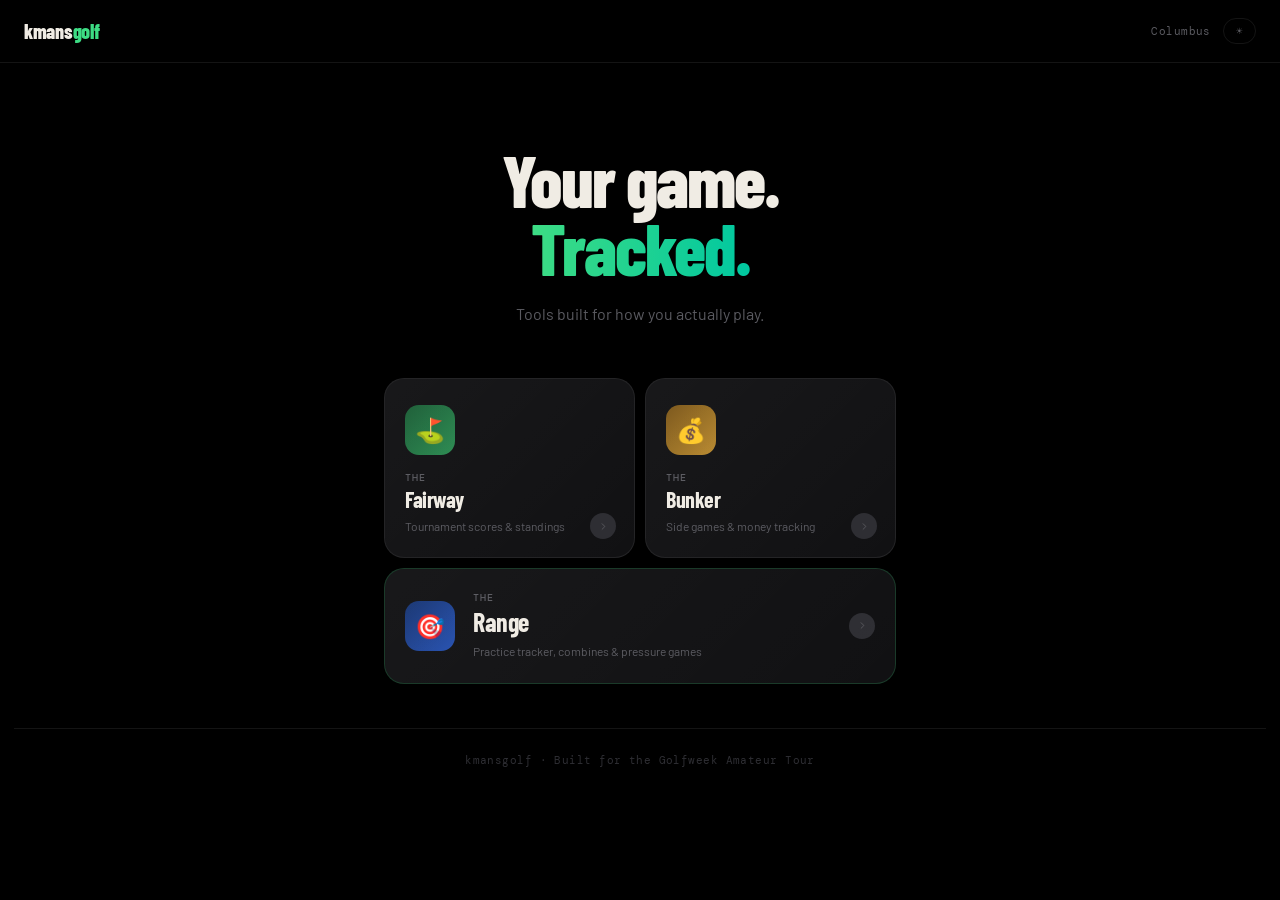
==== commit 29edb302: "Add files via upload" ====
--- a/bunker/index.html
+++ b/bunker/index.html
@@ -1,2612 +1,394 @@
 <!DOCTYPE html>
 <html lang="en">
 <head>
-<meta charset="UTF-8">
-<meta name="viewport" content="width=device-width, initial-scale=1.0, user-scalable=yes">
-<meta name="mobile-web-app-capable" content="yes">
-<meta name="apple-mobile-web-app-capable" content="yes">
-<meta name="theme-color" content="#0d2340">
-<title>The Bunker</title>
-<link rel="preconnect" href="https://fonts.googleapis.com">
-<link rel="preconnect" href="https://fonts.gstatic.com" crossorigin>
-<link href="https://fonts.googleapis.com/css2?family=DM+Mono:wght@400;500&family=Barlow+Condensed:wght@400;600;700;800&family=Barlow:wght@400;500;600;700&display=swap" rel="stylesheet">
-<style>
-:root {
-  --navy:        #000000;
-  --navy-mid:    #1c1c1e;
-  --navy-light:  #3a3a3c;
-  --gold:        #e8b84b;
-  --gold-dim:    rgba(232,184,75,0.15);
-  --gold-border: rgba(232,184,75,0.4);
-  --blue-soft:   #6e6e73;
-  --green:       #2ecc71;
-  --green-bg:    rgba(46,204,113,0.15);
-  --red:         #e74c3c;
-  --red-bg:      rgba(231,76,60,0.15);
-  --amber:       #f39c12;
-  --amber-bg:    rgba(243,156,18,0.15);
-  --slate:       #8ba4c0;
-  --muted:       #6e6e73;
-  --border:      rgba(255,255,255,0.1);
-  --surface:     rgba(255,255,255,0.04);
-  --white:       #152e50;
-  --text:        #f5f5f7;
-  --green-win:   #2ecc71;
-  --sand:        #6e6e73;
-  --green-accent: #3ddc84;
-  --font-display:'Barlow Condensed', sans-serif;
-  --font-body:   'Barlow', sans-serif;
-  --font-mono:   'DM Mono', monospace;
-  --r:    6px; --r-md: 10px; --r-lg: 14px;
-  --shadow-sm:   0 2px 8px rgba(0,0,0,0.3);
-  --shadow-md:   0 4px 16px rgba(0,0,0,0.4);
-  --shadow-gold: 0 2px 8px rgba(232,184,75,0.2);
-}
-*{box-sizing:border-box;margin:0;padding:0;-webkit-tap-highlight-color:transparent;}
-html,body{height:100%;}
-body{font-family:var(--font-body);background:var(--navy);color:var(--text);min-height:100vh;}
-input,select,button{font-family:var(--font-body);}
-input[type=number]::-webkit-inner-spin-button,input[type=number]::-webkit-outer-spin-button{-webkit-appearance:none;}
-input[type=number]{-moz-appearance:textfield;}
-
-.view{display:none;min-height:100vh;}
-.view.active{display:flex;flex-direction:column;}
-
-#setup{padding:0 0 60px;max-width:520px;margin:0 auto;width:100%;}
-.logo{background:linear-gradient(160deg,var(--navy) 0%,var(--navy-mid) 100%);padding:22px 20px 18px;text-align:center;}
-.logo .flag{font-size:2.4rem;margin-bottom:6px;display:block;}
-.logo h1{font-family:var(--font-display);font-size:2.8rem;font-weight:800;letter-spacing:6px;color:var(--gold);line-height:1;}
-.logo p{font-family:var(--font-display);color:var(--blue-soft);font-size:0.65rem;letter-spacing:4px;text-transform:uppercase;margin-top:4px;font-weight:600;}
-.setup-section{padding:18px 16px 0;}
-.section-title{font-family:var(--font-display);font-size:0.6rem;letter-spacing:2.5px;font-weight:700;text-transform:uppercase;color:var(--green-accent);border-bottom:1px solid rgba(255,255,255,0.08);padding-bottom:6px;margin-bottom:12px;}
-
-.player-grid{display:grid;grid-template-columns:1fr 1fr;gap:8px;}
-.player-input-wrap{position:relative;}
-.player-num{position:absolute;left:11px;top:50%;transform:translateY(-50%);font-family:var(--font-display);font-size:0.65rem;color:var(--muted);font-weight:700;}
-input[type="text"],input[type="number"]{width:100%;background:var(--navy-mid);border:1.5px solid var(--border);color:var(--text);border-radius:var(--r);font-family:var(--font-body);font-size:0.95rem;outline:none;transition:border-color .15s,box-shadow .15s;}
-input[type="text"]{padding:10px 10px 10px 30px;}
-input[type="number"]{padding:9px 10px;}
-input:focus{border-color:var(--gold);box-shadow:0 0 0 3px rgba(232,184,75,0.15);}
-input::placeholder{color:var(--muted);}
-
-.games-grid{display:grid;gap:8px;}
-.game-toggle{background:var(--navy-mid);border:1.5px solid var(--border);border-radius:var(--r-md);padding:13px 14px;cursor:pointer;transition:all .15s;user-select:none;display:flex;align-items:flex-start;gap:12px;box-shadow:var(--shadow-sm);}
-.game-toggle.selected{border-color:var(--amber);box-shadow:var(--shadow-gold);}
-.game-toggle .gt-icon{font-size:1.4rem;flex-shrink:0;margin-top:1px;}
-.game-toggle .gt-info h3{font-size:0.92rem;font-weight:700;color:var(--text);}
-.game-toggle .gt-info p{font-size:0.76rem;color:var(--muted);margin-top:2px;line-height:1.4;}
-.game-toggle .gt-check{margin-left:auto;width:20px;height:20px;border-radius:50%;border:2px solid var(--border);flex-shrink:0;display:flex;align-items:center;justify-content:center;transition:all .15s;margin-top:2px;}
-.game-toggle.selected .gt-check{background:var(--amber);border-color:var(--amber);color:var(--white);font-size:11px;}
-.game-config{display:none;padding:10px 0 0 46px;}
-.game-toggle.selected .game-config{display:block;}
-.bet-row{display:flex;align-items:center;gap:8px;flex-wrap:wrap;}
-.bet-row label{font-size:0.78rem;color:var(--slate);white-space:nowrap;}
-.bet-row input{width:76px;}
-.bet-row .dollar{color:var(--amber);font-size:0.88rem;font-weight:600;}
-
-.start-btn{width:100%;padding:15px;background:var(--green-accent);color:#000;font-family:var(--font-display);font-size:1.2rem;font-weight:700;border:none;border-radius:var(--r-md);cursor:pointer;letter-spacing:3px;transition:opacity .15s;margin-top:8px;}
-.start-btn:hover{opacity:.9;}
-.start-btn:disabled{opacity:.4;cursor:not-allowed;}
-
-.course-search-wrap{position:relative;margin-bottom:8px;}
-.course-search-wrap input{padding-left:34px !important;}
-.course-search-icon{position:absolute;left:10px;top:50%;transform:translateY(-50%);font-size:0.9rem;pointer-events:none;}
-.course-list{display:grid;gap:6px;max-height:260px;overflow-y:auto;padding-right:2px;}
-.course-list::-webkit-scrollbar{width:4px;}
-.course-list::-webkit-scrollbar-thumb{background:var(--border);border-radius:2px;}
-.course-item{background:var(--navy-mid);border:1.5px solid var(--border);border-radius:var(--r);padding:10px 12px;cursor:pointer;transition:all .12s;display:flex;align-items:center;gap:10px;box-shadow:var(--shadow-sm);}
-.course-item:hover{border-color:var(--gold);}
-.course-item.selected{border-color:var(--amber);box-shadow:var(--shadow-gold);}
-.course-emoji{font-size:1.1rem;flex-shrink:0;}
-.course-info{flex:1;min-width:0;}
-.course-name{font-size:0.88rem;font-weight:700;white-space:nowrap;overflow:hidden;text-overflow:ellipsis;color:var(--text);}
-.course-loc{font-size:0.7rem;color:var(--muted);margin-top:1px;}
-.course-check{color:var(--amber);font-size:1rem;flex-shrink:0;opacity:0;transition:opacity .12s;}
-.course-item.selected .course-check{opacity:1;}
-.tee-picker-wrap{margin-top:8px;}
-.tee-label{font-family:var(--font-display);font-size:0.6rem;color:var(--slate);margin-bottom:6px;letter-spacing:2px;text-transform:uppercase;font-weight:700;}
-.tee-options{display:flex;flex-wrap:wrap;gap:6px;}
-.tee-btn{padding:5px 13px;border-radius:20px;font-size:0.8rem;cursor:pointer;font-family:var(--font-body);border:1.5px solid var(--border);background:var(--white);color:var(--slate);transition:all .12s;font-weight:500;}
-.tee-btn.active{font-weight:700;color:var(--white);border-color:transparent;}
-.course-skip{font-size:0.73rem;color:var(--muted);text-align:center;margin-top:8px;cursor:pointer;text-decoration:underline;}
-.course-skip:hover{color:var(--slate);}
-
-/* ── PLAYER DROPDOWNS ── */
-.player-slot-wrap{position:relative;}
-.player-slot-label{font-family:var(--font-display);font-size:0.58rem;letter-spacing:1.5px;color:var(--muted);font-weight:700;text-transform:uppercase;margin-bottom:4px;}
-.player-select-row{display:flex;gap:6px;align-items:center;}
-.player-select{flex:1;width:100%;background:var(--navy-mid);border:1.5px solid var(--border);color:var(--text);border-radius:var(--r);font-family:var(--font-body);font-size:0.9rem;outline:none;padding:9px 10px;transition:border-color .15s;appearance:none;-webkit-appearance:none;background-image:url("data:image/svg+xml,%3Csvg xmlns='http://www.w3.org/2000/svg' width='12' height='8' viewBox='0 0 12 8'%3E%3Cpath d='M1 1l5 5 5-5' stroke='%2394a3b8' stroke-width='1.5' fill='none' stroke-linecap='round'/%3E%3C/svg%3E");background-repeat:no-repeat;background-position:right 10px center;padding-right:28px;}
-.player-select:focus{border-color:var(--navy-light);box-shadow:0 0 0 3px rgba(30,58,95,0.1);}
-.player-custom-input{display:none;width:100%;background:var(--navy-mid);border:1.5px solid var(--amber);color:var(--text);border-radius:var(--r);font-family:var(--font-body);font-size:0.9rem;outline:none;padding:9px 10px;margin-top:5px;}
-.player-custom-input:focus{box-shadow:0 0 0 3px rgba(217,119,6,0.12);}
-.player-color-dot{width:10px;height:10px;border-radius:50%;flex-shrink:0;}
-
-/* ── HISTORY TAB ── */
-.history-leaderboard{background:var(--navy-mid);border-radius:var(--r-md);padding:14px;margin-bottom:16px;}
-.history-leaderboard-title{font-family:var(--font-display);font-size:0.58rem;letter-spacing:2.5px;color:var(--blue-soft);font-weight:700;text-transform:uppercase;margin-bottom:12px;}
-.leaderboard-row{display:flex;align-items:center;gap:10px;padding:8px 0;border-bottom:1px solid rgba(255,255,255,0.06);}
-.leaderboard-row:last-child{border-bottom:none;}
-.lb-rank{font-family:var(--font-display);font-size:1.3rem;font-weight:800;width:32px;color:var(--gold);}
-.lb-name{flex:1;font-size:0.95rem;font-weight:600;color:#e2e8f0;}
-.lb-stat{text-align:right;}
-.lb-money{font-family:var(--font-display);font-size:1.1rem;font-weight:800;}
-.lb-strokes{font-size:0.7rem;color:var(--muted);margin-top:1px;}
-.lb-money.pos{color:#86efac;}.lb-money.neg{color:#fca5a5;}.lb-money.zero{color:var(--blue-soft);}
-.lb-rounds{font-size:0.65rem;color:var(--muted);font-style:italic;margin-top:1px;}
-
-.history-section-label{font-family:var(--font-display);font-size:0.6rem;letter-spacing:2.5px;color:var(--blue-soft);font-weight:700;text-transform:uppercase;border-bottom:2px solid rgba(255,255,255,0.1);padding-bottom:6px;margin-bottom:10px;}
-.round-card{background:var(--navy-mid);border:1px solid var(--border);border-radius:var(--r-md);margin-bottom:10px;box-shadow:var(--shadow-sm);overflow:hidden;}
-.round-card-header{display:flex;align-items:center;justify-content:space-between;padding:11px 14px;cursor:pointer;user-select:none;}
-.round-card-header:active{background:rgba(255,255,255,0.05);}
-.round-course{font-size:0.92rem;font-weight:700;color:var(--text);}
-.round-meta{font-size:0.72rem;color:var(--muted);margin-top:2px;}
-.round-chevron{color:var(--muted);font-size:0.7rem;transition:transform .2s;flex-shrink:0;}
-.round-card.open .round-chevron{transform:rotate(180deg);}
-.round-card-body{display:none;border-top:1px solid rgba(255,255,255,0.08);}
-.round-card.open .round-card-body{display:block;}
-.round-money-row{display:flex;align-items:center;justify-content:space-between;padding:7px 14px;border-bottom:1px solid rgba(255,255,255,0.06);}
-.round-money-row:last-child{border-bottom:none;}
-.round-player-name{font-size:0.88rem;font-weight:600;display:flex;align-items:center;gap:7px;color:var(--text);}
-.round-player-money{font-family:var(--font-display);font-size:1rem;font-weight:800;}
-.round-player-score{font-size:0.72rem;color:var(--muted);}
-.round-game-chips{display:flex;flex-wrap:wrap;gap:6px;padding:10px 14px;border-top:1px solid var(--border);}
-.round-game-chip{font-family:var(--font-display);font-size:0.6rem;font-weight:700;letter-spacing:.5px;padding:3px 8px;border-radius:4px;background:rgba(255,255,255,0.06);color:var(--blue-soft);border:1px solid rgba(255,255,255,0.1);}
-.round-sc-wrap{overflow-x:auto;padding:10px 14px;border-top:1px solid var(--border);}
-.round-sc-wrap table{font-size:0.75rem;min-width:420px;}
-.round-sc-wrap thead th{font-size:0.55rem;padding:5px 4px;background:var(--navy);}
-.round-sc-wrap tbody td{padding:5px 4px;}
-.round-sc-wrap tfoot td{padding:5px 4px;font-size:0.75rem;background:var(--navy);}
-.history-empty{text-align:center;padding:40px 20px;color:var(--muted);}
-.history-empty-icon{font-size:2.5rem;margin-bottom:8px;}
-.clear-history-btn{display:block;width:100%;padding:10px;background:rgba(231,76,60,0.15);color:var(--red);border:none;border-radius:var(--r-md);font-family:var(--font-display);font-size:0.85rem;font-weight:700;letter-spacing:1px;cursor:pointer;margin-top:10px;}
-#play.active{display:flex;}
-/* ── SHARED HEADER ── */
-#app-header{background:var(--navy);width:100%;box-sizing:border-box;position:sticky;top:0;z-index:100;}
-.header-top{display:flex;align-items:center;justify-content:space-between;padding:10px 14px 8px;border-bottom:1px solid rgba(255,255,255,0.08);}
-.header-logo{font-family:var(--font-display);font-size:1.25rem;font-weight:800;letter-spacing:3px;color:var(--green-accent);line-height:1;white-space:nowrap;}
-.header-sub{font-size:0.68rem;color:var(--blue-soft);font-family:var(--font-display);letter-spacing:1px;margin-top:2px;}
-/* File-folder tabs */
-.tab-bar{display:flex;align-items:flex-end;padding:0 10px;gap:3px;background:var(--navy);border-bottom:2px solid var(--green-accent);}
-.tab-btn{flex:1;padding:7px 4px 6px;font-family:var(--font-display);font-size:0.62rem;font-weight:700;letter-spacing:0.8px;text-transform:uppercase;text-align:center;color:rgba(147,197,253,0.7);background:rgba(255,255,255,0.05);border:1px solid rgba(255,255,255,0.1);border-bottom:none;border-radius:5px 5px 0 0;cursor:pointer;transition:all .15s;white-space:nowrap;position:relative;bottom:-3px;}
-.tab-btn:hover{color:var(--gold);background:rgba(255,255,255,0.1);}
-.tab-btn.active{background:var(--green-accent);color:#000;border-color:var(--green-accent);font-weight:800;bottom:0;padding-bottom:9px;}
-.tab-btn.disabled{opacity:0.35;cursor:default;pointer-events:none;}
-/* views no longer have their own headers */
-.play-header{display:none!important;}
-.header-hole{display:none;}
-.play-content{flex:1;overflow-y:auto;padding:14px;max-width:600px;width:100%;margin:0 auto;}
-
-.hole-nav{display:flex;align-items:center;justify-content:space-between;background:var(--navy-mid);border:1px solid var(--border);border-radius:var(--r-md);padding:10px 8px;margin-bottom:12px;box-shadow:var(--shadow-sm);}
-.hole-nav-center{text-align:center;flex:1;}
-.hole-nav-center .hole-num{font-family:var(--font-display);font-size:1.6rem;font-weight:800;color:var(--gold);letter-spacing:1px;line-height:1;}
-.hole-nav-center .hole-par{font-family:var(--font-display);font-size:0.68rem;color:var(--muted);letter-spacing:2px;text-transform:uppercase;}
-.nav-btn{background:var(--navy-light);color:#f5f5f7;border:none;border-radius:var(--r);font-size:1.3rem;width:48px;height:48px;cursor:pointer;display:flex;align-items:center;justify-content:center;transition:opacity .15s;flex-shrink:0;}
-.nav-btn:hover:not(:disabled){opacity:.85;}
-.nav-btn:disabled{opacity:.3;cursor:default;}
-
-.par-selector{display:flex;gap:6px;justify-content:center;margin-bottom:14px;}
-.par-btn{background:var(--navy-mid);border:1.5px solid var(--border);color:var(--blue-soft);padding:6px 18px;border-radius:20px;font-size:0.85rem;cursor:pointer;font-family:var(--font-body);transition:all .12s;font-weight:500;}
-.par-btn.active{background:var(--green-accent);color:#000;border-color:var(--green-accent);font-weight:700;}
-
-.score-card{background:var(--navy-mid);border:1px solid var(--border);border-radius:var(--r-md);overflow:hidden;margin-bottom:14px;box-shadow:var(--shadow-sm);}
-.score-header{display:grid;grid-template-columns:1fr auto auto;padding:8px 14px;background:var(--navy);font-family:var(--font-display);font-size:0.6rem;letter-spacing:2px;text-transform:uppercase;color:var(--blue-soft);}
-.score-row{display:grid;grid-template-columns:1fr auto auto;padding:10px 14px;align-items:center;border-top:1px solid rgba(255,255,255,0.06);}
-.score-row:first-child{border-top:none;}
-.player-name-cell{font-size:0.92rem;font-weight:600;display:flex;align-items:center;gap:8px;color:var(--text);}
-.player-badge{width:8px;height:8px;border-radius:50%;flex-shrink:0;}
-.score-stepper{display:flex;align-items:center;gap:6px;}
-.stepper-btn{background:var(--navy);border:1.5px solid var(--border);color:var(--text);width:40px;height:40px;border-radius:var(--r);font-size:1.2rem;cursor:pointer;display:flex;align-items:center;justify-content:center;line-height:1;transition:all .1s;flex-shrink:0;font-weight:700;}
-.stepper-btn:active{background:var(--navy-mid);color:var(--gold);border-color:var(--navy-mid);}
-.score-val{min-width:38px;text-align:center;font-size:1.2rem;font-weight:700;color:var(--text);padding:0 2px;}
-.score-rel{text-align:center;font-size:0.72rem;font-weight:700;min-width:50px;padding-left:8px;}
-.score-rel.under{color:var(--green);}
-.score-rel.over{color:var(--red);}
-.score-rel.even{color:var(--muted);}
-.score-rel.eagle{color:var(--amber);}
-.score-rel.hole-in-one{color:var(--gold);}
-
-.game-panel{background:var(--navy-mid);border:1px solid var(--border);border-radius:var(--r-md);overflow:hidden;margin-bottom:10px;box-shadow:var(--shadow-sm);}
-.game-panel-header{display:flex;align-items:center;gap:10px;padding:10px 14px;background:var(--navy);border-bottom:1px solid rgba(255,255,255,0.08);cursor:pointer;user-select:none;}
-.game-panel-header .gp-icon{font-size:1.1rem;}
-.game-panel-header .gp-title{font-family:var(--font-display);font-size:0.8rem;font-weight:700;letter-spacing:2px;text-transform:uppercase;flex:1;color:var(--blue-soft);}
-.game-panel-header .gp-summary{font-size:0.73rem;color:var(--muted);}
-.game-panel-header .gp-chevron{color:var(--blue-soft);font-size:0.7rem;transition:transform .2s;}
-.game-panel.open .gp-chevron{transform:rotate(180deg);}
-.game-panel-body{display:none;padding:12px 14px;}
-.game-panel.open .game-panel-body{display:block;}
-
-.status-row{display:flex;align-items:center;justify-content:space-between;padding:7px 0;border-bottom:1px solid rgba(255,255,255,0.06);}
-.status-row:last-child{border-bottom:none;}
-.status-player{font-size:0.88rem;display:flex;align-items:center;gap:8px;color:var(--text);}
-.status-amount{font-size:0.88rem;font-weight:700;}
-.status-amount.pos{color:var(--green);}
-.status-amount.neg{color:var(--red);}
-.status-amount.zero{color:var(--muted);}
-.status-tag{font-family:var(--font-display);font-size:0.62rem;padding:2px 7px;border-radius:10px;font-weight:700;letter-spacing:.5px;}
-.tag-holds{background:rgba(240,192,64,0.15);color:var(--amber);}
-.tag-wolf{background:rgba(22,101,52,0.1);color:var(--green);}
-.tag-skin{background:var(--red-bg);color:var(--red);}
-.payout-notice{background:rgba(243,156,18,0.1);border:1px solid rgba(243,156,18,0.3);border-radius:var(--r);padding:9px 13px;margin-top:10px;font-size:0.8rem;color:var(--amber);text-align:center;font-weight:600;}
-
-.totals-bar{background:var(--navy-mid);border:none;border-radius:var(--r-md);padding:12px 14px;margin-bottom:12px;}
-.totals-bar h4{font-family:var(--font-display);font-size:0.58rem;letter-spacing:2.5px;text-transform:uppercase;color:var(--blue-soft);margin-bottom:10px;font-weight:700;}
-.totals-grid{display:grid;grid-template-columns:repeat(4,1fr);gap:6px;}
-.total-cell{text-align:center;}
-.total-cell .tc-name{font-family:var(--font-display);font-size:0.65rem;color:var(--blue-soft);margin-bottom:3px;white-space:nowrap;overflow:hidden;text-overflow:ellipsis;letter-spacing:.5px;font-weight:600;}
-.total-cell .tc-amount{font-family:var(--font-display);font-size:1.4rem;font-weight:800;}
-.tc-amount.pos{color:#86efac;}
-.tc-amount.neg{color:#fca5a5;}
-.tc-amount.zero{color:var(--blue-soft);}
-
-#scorecard-view{display:none;flex-direction:column;}
-#scorecard-view.active{display:flex;}
-
-.sc-table-wrap{overflow-x:auto;padding:14px;}
-table{width:100%;border-collapse:collapse;min-width:500px;}
-thead th{background:var(--navy);padding:8px;font-family:var(--font-display);font-size:0.6rem;letter-spacing:1.5px;text-transform:uppercase;color:var(--gold);border:1px solid rgba(255,255,255,0.08);text-align:center;}
-thead th:first-child{text-align:left;padding-left:12px;}
-tbody td{padding:9px 8px;border:1px solid rgba(255,255,255,0.08);text-align:center;font-size:0.88rem;color:var(--text);}
-tbody td:first-child{text-align:left;padding-left:12px;font-weight:600;}
-tbody tr:nth-child(even){background:rgba(255,255,255,0.04);}
-.cell-eagle{background:rgba(243,156,18,0.2);color:var(--amber);font-weight:700;}
-.cell-birdie{background:rgba(46,204,113,0.2);color:var(--green);font-weight:700;}
-.cell-par{color:var(--text);}
-.cell-bogey{background:rgba(231,76,60,0.15);color:var(--red);}
-.cell-double{background:rgba(231,76,60,0.25);color:#ff8080;font-weight:700;}
-.cell-empty{color:var(--muted);}
-tfoot td{background:var(--navy);color:var(--gold);font-family:var(--font-display);font-weight:700;font-size:0.88rem;padding:9px 8px;border:1px solid rgba(255,255,255,0.08);text-align:center;}
-tfoot td:first-child{text-align:left;padding-left:12px;}
-
-.wolf-ui{margin-top:8px;}
-.wolf-label{font-family:var(--font-display);font-size:0.6rem;color:var(--slate);margin-bottom:6px;letter-spacing:2px;text-transform:uppercase;font-weight:700;}
-.wolf-picker{display:flex;gap:6px;flex-wrap:wrap;}
-.wolf-pick-btn{padding:6px 14px;border-radius:20px;font-size:0.82rem;cursor:pointer;font-family:var(--font-body);border:1.5px solid var(--border);background:var(--navy-mid);color:var(--blue-soft);transition:all .12s;font-weight:500;}
-.wolf-pick-btn.picked{background:rgba(61,220,132,.15);border-color:#3ddc84;color:#3ddc84;font-weight:700;}
-.wolf-pick-btn.lone{background:var(--red-bg);border-color:#f87171;color:var(--red);font-weight:700;}
-.wolf-pick-btn.wolf-is{background:var(--amber-bg);border-color:var(--amber);color:var(--amber);font-weight:700;}
-
-#results-view{display:none;flex-direction:column;align-items:center;justify-content:flex-start;padding:0 0 60px;}
-#results-view.active{display:flex;}
-.results-header{background:linear-gradient(160deg,var(--navy) 0%,var(--navy-mid) 100%);border-bottom:3px solid var(--gold);width:100%;padding:22px 20px 18px;text-align:center;margin-bottom:20px;}
-#results-view h2{font-family:var(--font-display);font-size:2.2rem;font-weight:800;letter-spacing:4px;color:var(--gold);margin-bottom:4px;}
-.results-sub{color:var(--blue-soft);font-family:var(--font-display);font-size:0.7rem;letter-spacing:3px;}
-.results-body{width:100%;max-width:440px;padding:0 14px;}
-.results-card{background:var(--navy-mid);border:1px solid var(--border);border-radius:var(--r-md);width:100%;overflow:hidden;margin-bottom:14px;box-shadow:var(--shadow-sm);}
-.results-row{display:flex;align-items:center;justify-content:space-between;padding:13px 16px;border-bottom:1px solid rgba(255,255,255,0.06);}
-.results-row:last-child{border-bottom:none;}
-.results-row .rr-rank{font-family:var(--font-display);font-size:1.4rem;font-weight:800;width:28px;color:var(--amber);}
-.results-row .rr-name{font-size:0.95rem;font-weight:600;flex:1;color:var(--text);}
-.results-row .rr-score{font-size:0.82rem;color:var(--muted);margin-right:14px;}
-.results-row .rr-money{font-family:var(--font-display);font-size:1.4rem;font-weight:800;}
-.new-round-btn{background:var(--green-accent);color:#000;font-family:var(--font-display);font-size:1rem;font-weight:700;letter-spacing:2px;border:none;border-radius:var(--r-md);padding:14px 40px;cursor:pointer;margin-top:8px;}
-
-.step-dot{width:28px;height:28px;border-radius:50%;display:flex;align-items:center;justify-content:center;font-family:var(--font-display);font-size:0.75rem;font-weight:800;border:2px solid var(--border);color:var(--muted);background:var(--navy-mid);transition:all .2s;flex-shrink:0;}
-.step-dot.active{background:var(--green-accent);border-color:var(--green-accent);color:#000;}
-.step-dot.done{background:var(--green-bg);border-color:var(--green);color:var(--green);}
-.step-line{flex:1;height:2px;background:var(--border);max-width:50px;transition:background .2s;}
-.step-line.done{background:var(--green);}
-.wizard-step{display:none;padding-bottom:10px;}
-.wizard-step.active{display:block;}
-@media print{
-  #app-header{display:none!important;}
-  body{background:white!important;}
-  .print-card{box-shadow:none!important;border:1px solid #ccc!important;}
-}
-
-/* ── LIGHT THEME OVERRIDES ── */
-body[data-theme="light"]{background:#f2f2f4;}
-body[data-theme="light"]{
-  --navy:#f2f2f4;--navy-mid:#ffffff;--navy-light:#e8e8ec;--white:#ffffff;--text:#1a1a2e;
-  --border:#e2e8f0;--surface:#f8fafc;--muted:#6e6e80;
-  --blue-soft:#475569;--slate:#475569;--gold:#d4a030;
-  --green:#27a85e;--green-accent:#27a85e;
-  --red:#c0392b;--amber:#d68910;
-  --green-bg:#dcfce7;--red-bg:#fee2e2;--amber-bg:#fef3c7;
-}
-body[data-theme="light"] .hole-nav-center .hole-num{color:var(--navy);}
-body[data-theme="light"] input[type="text"],body[data-theme="light"] input[type="number"],body[data-theme="light"] .player-select,body[data-theme="light"] .player-custom-input{background:#fff;border-color:#e2e8f0;}
-body[data-theme="light"] input:focus{border-color:var(--navy);box-shadow:0 0 0 3px rgba(30,58,95,0.1);}
-body[data-theme="light"] .score-card,body[data-theme="light"] .game-panel,body[data-theme="light"] .round-card,body[data-theme="light"] .results-card,body[data-theme="light"] .hole-nav,body[data-theme="light"] .course-item,body[data-theme="light"] .game-toggle{background:#fff;}
-body[data-theme="light"] .par-btn,body[data-theme="light"] .wolf-pick-btn,body[data-theme="light"] .step-dot{background:#fff;color:#475569;}
-body[data-theme="light"] .stepper-btn{background:#f1f5f9;color:#0d2340;}
-body[data-theme="light"] .score-row,body[data-theme="light"] .status-row,body[data-theme="light"] .round-money-row,body[data-theme="light"] .results-row{border-bottom-color:#e2e8f0;}
-body[data-theme="light"] tbody td{border-color:#e2e8f0;}
-body[data-theme="light"] tbody tr:nth-child(even){background:#f8fafc;}
-body[data-theme="light"] .round-card-body{border-top-color:#e2e8f0;}
-body[data-theme="light"] .round-game-chip{background:#f1f5f9;color:#475569;border-color:#e2e8f0;}
-body[data-theme="light"] .section-title,body[data-theme="light"] .history-section-label{border-bottom-color:#e2e8f0;color:#475569;}
-body[data-theme="light"] .cell-eagle{background:#fef3c7;}body[data-theme="light"] .cell-birdie{background:#dcfce7;}
-body[data-theme="light"] .cell-bogey{background:#fee2e2;}body[data-theme="light"] .cell-double{background:#fee2e2;color:#991b1b;}
-body[data-theme="light"] .payout-notice{background:#fef3c7;border-color:rgba(217,119,6,0.3);}
-body[data-theme="light"] .clear-history-btn{background:#fee2e2;}
-body[data-theme="light"] .course-item:hover{border-color:#1a3359;}
-body[data-theme="light"] #app-header{background:#0d2340;}
-</style>
+  <meta charset="UTF-8">
+  <meta name="viewport" content="width=device-width, initial-scale=1.0, viewport-fit=cover, user-scalable=yes">
+  <title>kmansgolf · Home</title>
+  <link rel="preconnect" href="https://fonts.googleapis.com">
+  <link rel="preconnect" href="https://fonts.gstatic.com" crossorigin>
+  <link href="https://fonts.googleapis.com/css2?family=Barlow+Condensed:wght@400;600;700;800&family=Barlow:wght@400;500;600&family=DM+Mono:wght@400;500&display=swap&font-display=swap" rel="stylesheet">
+  <style>
+    :root {
+      --bg:      #000000;
+      --card:    #111113;
+      --card-2:  #161618;
+      --border:  rgba(255,255,255,0.08);
+      --text:    #f0ece4;
+      --muted:   #5a5a60;
+      --dim:     #2e2e33;
+      --green:   #3ddc84;
+      --green-2: #00c8a0;
+      --gold:    #e8b84b;
+      --radius:  20px;
+    }
+
+    * { box-sizing: border-box; margin: 0; padding: 0; }
+
+    html { background: var(--bg); }
+
+    body {
+      background: var(--bg);
+      color: var(--text);
+      font-family: 'Barlow', sans-serif;
+      min-height: 100svh;
+      padding-bottom: env(safe-area-inset-bottom, 24px);
+      -webkit-font-smoothing: antialiased;
+    }
+
+    /* ── NAV ── */
+    nav {
+      display: flex;
+      align-items: center;
+      justify-content: space-between;
+      padding: 18px 24px;
+      border-bottom: 0.5px solid var(--border);
+      position: sticky;
+      top: 0;
+      background: rgba(0,0,0,0.85);
+      backdrop-filter: blur(20px);
+      -webkit-backdrop-filter: blur(20px);
+      z-index: 10;
+    }
+
+    .nav-logo {
+      font-family: 'Barlow Condensed', sans-serif;
+      font-size: 20px;
+      font-weight: 800;
+      letter-spacing: -0.3px;
+      color: var(--text);
+      text-decoration: none;
+    }
+    .nav-logo span { color: var(--green); }
+
+    .nav-meta {
+      font-family: 'DM Mono', monospace;
+      font-size: 11px;
+      color: var(--muted);
+      letter-spacing: 0.04em;
+    }
+
+    /* ── HERO ── */
+    .hero {
+      text-align: center;
+      padding: 64px 24px 52px;
+    }
+
+    .hero-eyebrow {
+      font-family: 'DM Mono', monospace;
+      font-size: 11px;
+      font-weight: 500;
+      letter-spacing: 0.12em;
+      text-transform: uppercase;
+      color: var(--muted);
+      margin-bottom: 18px;
+      opacity: 0;
+      animation: fadeUp 0.6s ease 0.1s forwards;
+    }
+
+    .hero-title {
+      font-family: 'Barlow Condensed', sans-serif;
+      font-size: clamp(52px, 14vw, 72px);
+      font-weight: 800;
+      letter-spacing: -2px;
+      line-height: 0.95;
+      color: var(--text);
+      margin-bottom: 20px;
+      opacity: 0;
+      animation: fadeUp 0.6s ease 0.2s forwards;
+    }
+
+    .hero-title .accent {
+      background: linear-gradient(90deg, var(--green), var(--green-2));
+      -webkit-background-clip: text;
+      -webkit-text-fill-color: transparent;
+      background-clip: text;
+    }
+
+    .hero-sub {
+      font-size: 16px;
+      color: var(--muted);
+      font-weight: 400;
+      line-height: 1.5;
+      opacity: 0;
+      animation: fadeUp 0.6s ease 0.3s forwards;
+    }
+
+    /* ── GRID ── */
+    .apps {
+      display: grid;
+      grid-template-columns: 1fr 1fr;
+      gap: 10px;
+      padding: 0 14px;
+      max-width: 540px;
+      margin: 0 auto;
+    }
+
+    /* ── CARD ── */
+    .card {
+      background: var(--card);
+      border: 0.5px solid var(--border);
+      border-radius: var(--radius);
+      padding: 26px 20px 22px;
+      cursor: pointer;
+      position: relative;
+      overflow: hidden;
+      text-decoration: none;
+      display: block;
+      transition: transform 0.18s ease, background 0.18s ease, border-color 0.18s ease;
+      opacity: 0;
+      animation: fadeUp 0.5s ease forwards;
+    }
+
+    .card:nth-child(1) { animation-delay: 0.35s; }
+    .card:nth-child(2) { animation-delay: 0.42s; }
+    .card:nth-child(3) { animation-delay: 0.49s; }
+
+    .card::before {
+      content: '';
+      position: absolute;
+      inset: 0;
+      background: linear-gradient(135deg, rgba(255,255,255,0.03), transparent);
+      pointer-events: none;
+    }
+
+    .card:hover {
+      transform: translateY(-2px) scale(1.01);
+      background: var(--card-2);
+      border-color: rgba(255,255,255,0.14);
+    }
+
+    .card:active { transform: scale(0.98); }
+
+    /* Icon */
+    .card-icon {
+      width: 50px;
+      height: 50px;
+      border-radius: 14px;
+      display: flex;
+      align-items: center;
+      justify-content: center;
+      margin-bottom: 16px;
+      font-size: 24px;
+    }
+    .icon-fairway { background: linear-gradient(135deg, #1a5c35, #2a8a50); }
+    .icon-bunker  { background: linear-gradient(135deg, #7a5518, #b8892e); }
+    .icon-range   { background: linear-gradient(135deg, #163370, #2550b0); }
+
+    .card-label {
+      font-family: 'DM Mono', monospace;
+      font-size: 10px;
+      font-weight: 500;
+      letter-spacing: 0.1em;
+      text-transform: uppercase;
+      color: var(--muted);
+      margin-bottom: 2px;
+    }
+
+    .card-name {
+      font-family: 'Barlow Condensed', sans-serif;
+      font-size: 22px;
+      font-weight: 700;
+      letter-spacing: -0.5px;
+      color: var(--text);
+      margin-bottom: 6px;
+    }
+
+    .card-desc {
+      font-size: 12px;
+      color: var(--muted);
+      line-height: 1.45;
+    }
+
+    .card-arrow {
+      position: absolute;
+      bottom: 18px;
+      right: 18px;
+      width: 26px;
+      height: 26px;
+      border-radius: 50%;
+      background: var(--dim);
+      display: flex;
+      align-items: center;
+      justify-content: center;
+      transition: background 0.18s ease;
+    }
+    .card:hover .card-arrow { background: rgba(61,220,132,0.15); }
+    .card-arrow svg {
+      width: 11px; height: 11px;
+      stroke: var(--muted); fill: none;
+      stroke-width: 2; stroke-linecap: round; stroke-linejoin: round;
+      transition: stroke 0.18s ease;
+    }
+    .card:hover .card-arrow svg { stroke: var(--green); }
+
+    /* Wide card (Range) */
+    .card-wide {
+      grid-column: 1 / -1;
+      display: flex;
+      align-items: center;
+      gap: 18px;
+      padding: 22px 20px;
+    }
+    .card-wide .card-icon { margin-bottom: 0; flex-shrink: 0; }
+    .card-wide .card-text { flex: 1; min-width: 0; }
+    .card-wide .card-arrow { position: static; flex-shrink: 0; }
+    .card-wide .card-name { font-size: 26px; }
+
+    /* Range — featured green border */
+    .card-featured {
+      border-color: rgba(61,220,132,0.2);
+    }
+    .card-featured:hover {
+      border-color: rgba(61,220,132,0.4);
+    }
+
+    /* ── DIVIDER + FOOTER ── */
+    .divider {
+      margin: 44px 14px 0;
+      border-top: 0.5px solid var(--border);
+    }
+
+    footer {
+      text-align: center;
+      padding: 24px 24px 0;
+      font-family: 'DM Mono', monospace;
+      font-size: 11px;
+      color: var(--dim);
+      letter-spacing: 0.04em;
+    }
+
+    /* ── ANIMATIONS ── */
+    @keyframes fadeUp {
+      from { opacity: 0; transform: translateY(14px); }
+      to   { opacity: 1; transform: translateY(0); }
+    }
+
+    /* ── LIGHT THEME ── */
+    body[data-theme="light"] {
+      --bg:    #faf8f4;
+      --card:  #ffffff;
+      --card-2:#f5f3ef;
+      --border:rgba(0,0,0,0.08);
+      --text:  #1a1a1a;
+      --muted: #6e6e73;
+      --dim:   #e8e5e0;
+      --green: #1e9e5e;
+      --green-2:#00a882;
+      --gold:  #c8960c;
+    }
+    body[data-theme="light"] { background: #faf8f4; color: #1a1a1a; }
+    body[data-theme="light"] html { background: #faf8f4; }
+    body[data-theme="light"] nav {
+      background: rgba(0,0,0,0.88);  /* nav stays dark */
+    }
+    body[data-theme="light"] footer { color: #aaa; }
+
+    /* Theme toggle button */
+    #theme-toggle {
+      background: none;
+      border: 0.5px solid var(--border);
+      border-radius: 20px;
+      padding: 5px 12px;
+      font-family: 'DM Mono', monospace;
+      font-size: 11px;
+      color: var(--muted);
+      cursor: pointer;
+      transition: all 0.18s ease;
+      letter-spacing: 0.04em;
+    }
+    #theme-toggle:hover { border-color: var(--green); color: var(--green); }
+  </style>
+<meta name="theme-color" content="#000000" id="theme-meta">
 </head>
 <body>
-<div id="app">
-
-<!-- ═══════════════ SHARED APP HEADER ═══════════════ -->
-<div id="app-header">
-  <div class="header-top">
-    <div>
-      <div class="header-logo">🏌 THE BUNKER</div>
-      <div class="header-sub" id="header-subtitle">New Round Setup</div>
-    </div>
-    <button onclick="toggleTheme()" id="theme-btn" style="background:rgba(61,220,132,0.08);border:1px solid rgba(61,220,132,0.2);border-radius:20px;padding:5px 12px;color:var(--green-accent);font-family:var(--font-display);font-size:0.68rem;font-weight:700;letter-spacing:1px;cursor:pointer;text-transform:uppercase;white-space:nowrap;">🌙 Light</button>
+
+  <nav>
+    <a href="/" class="nav-logo">kmans<span>golf</span></a>
+    <div style="display:flex;align-items:center;gap:12px"><div class="nav-meta">Columbus</div><button id="theme-toggle" onclick="toggleTheme()">☀️</button></div>
+  </nav>
+
+  <section class="hero">
+    <div class="hero-eyebrow"></div>
+    <div class="hero-title">Your game.<br><span class="accent">Tracked.</span></div>
+    <div class="hero-sub">Tools built for how you actually play.</div>
+  </section>
+
+  <div class="apps">
+
+    <a href="/fairway/fairway.html" class="card">
+      <div class="card-icon icon-fairway">⛳</div>
+      <div class="card-label">The</div>
+      <div class="card-name">Fairway</div>
+      <div class="card-desc">Tournament scores &amp; standings</div>
+      <div class="card-arrow">
+        <svg viewBox="0 0 24 24"><polyline points="9 18 15 12 9 6"/></svg>
+      </div>
+    </a>
+
+    <a href="/bunker/" class="card">
+      <div class="card-icon icon-bunker">💰</div>
+      <div class="card-label">The</div>
+      <div class="card-name">Bunker</div>
+      <div class="card-desc">Side games &amp; money tracking</div>
+      <div class="card-arrow">
+        <svg viewBox="0 0 24 24"><polyline points="9 18 15 12 9 6"/></svg>
+      </div>
+    </a>
+
+    <a href="/range/" class="card card-wide card-featured">
+      <div class="card-icon icon-range">🎯</div>
+      <div class="card-text">
+        <div class="card-label">The</div>
+        <div class="card-name">Range</div>
+        <div class="card-desc">Practice tracker, combines &amp; pressure games</div>
+      </div>
+      <div class="card-arrow">
+        <svg viewBox="0 0 24 24"><polyline points="9 18 15 12 9 6"/></svg>
+      </div>
+    </a>
+
   </div>
-  <div class="tab-bar">
-    <button class="tab-btn active" id="tab-setup"     onclick="navTo('setup')">⛳ New Round</button>
-    <button class="tab-btn disabled" id="tab-play"    onclick="navTo('play')">🏌 Scoring</button>
-    <button class="tab-btn disabled" id="tab-card"    onclick="navTo('scorecard-view')">📋 Card</button>
-    <button class="tab-btn disabled" id="tab-results" onclick="navTo('results-view')">💰 Results</button>
-    <button class="tab-btn" id="tab-history"          onclick="navTo('history-view')">🏆 Leaderboard</button>
-  </div>
-</div>
-
-<!-- ═══════════════ SETUP WIZARD ═══════════════ -->
-<div id="setup" class="view active">
-  <div class="play-header">
-    <div class="header-brand">
-      <div class="header-logo">🏌 THE BUNKER</div>
-      <div class="header-hole">New Round Setup</div>
-    </div>
-    <div class="header-btns">
-      <button class="hdr-btn" onclick="showLastRound()">Last Round</button>
-      <button class="hdr-btn" onclick="showHistory()">Leaderboard</button>
-      <button class="hdr-btn" id="home-scorecard-btn" onclick="homeShowScorecard()" style="display:none;">Scorecard</button>
-      <button class="hdr-btn" id="home-resume-btn" onclick="homeResumeRound()" style="display:none;background:rgba(240,192,64,0.15);color:var(--gold);border-color:rgba(240,192,64,0.3);">▶ Resume Round</button>
-    </div>
-  </div>
-
-  <!-- Step indicator -->
-  <div style="display:flex;align-items:center;justify-content:center;gap:0;padding:14px 24px;background:var(--white);border-bottom:1px solid var(--border);">
-    <div class="step-dot active" id="sd0">1</div>
-    <div class="step-line" id="sl01"></div>
-    <div class="step-dot" id="sd1">2</div>
-    <div class="step-line" id="sl12"></div>
-    <div class="step-dot" id="sd2">3</div>
-  </div>
-
-  <!-- Step 1: Course -->
-  <div class="wizard-step active" id="wstep0">
-    <div class="setup-section">
-      <div class="section-title">Step 1 — Select Course &amp; Tees</div>
-      <div class="course-search-wrap" style="margin-bottom:8px;">
-        <span class="course-search-icon">🔍</span>
-        <input type="text" id="course-search" placeholder="Search courses..." oninput="filterCourseDropdown()" autocomplete="off" style="padding-left:34px;">
-      </div>
-      <select id="course-select" onchange="selectCourse(this.value)" style="width:100%;background:var(--white);border:1.5px solid var(--border);color:var(--text);border-radius:var(--r);font-family:var(--font-body);font-size:0.95rem;padding:11px 30px 11px 12px;outline:none;appearance:none;-webkit-appearance:none;background-image:url('data:image/svg+xml,%3Csvg xmlns=\'http://www.w3.org/2000/svg\' width=\'12\' height=\'8\' viewBox=\'0 0 12 8\'%3E%3Cpath d=\'M1 1l5 5 5-5\' stroke=\'%2394a3b8\' stroke-width=\'1.5\' fill=\'none\' stroke-linecap=\'round\'/%3E%3C/svg%3E');background-repeat:no-repeat;background-position:right 10px center;box-shadow:var(--shadow-sm);">
-        <option value="">— Select a course —</option>
-      </select>
-      <div id="tee-picker-wrap" class="tee-picker-wrap" style="display:none;margin-top:10px;">
-        <div class="tee-label">Select tees:</div>
-        <div class="tee-options" id="tee-options"></div>
-      </div>
-      <div class="course-skip" onclick="skipCourse()">Skip — enter pars manually during round</div>
-    </div>
-  </div>
-
-  <!-- Step 2: Games -->
-  <div class="wizard-step" id="wstep1">
-    <div class="setup-section">
-      <div class="section-title">Step 2 — Choose Games &amp; Bets</div>
-      <div class="games-grid">
-        <div class="game-toggle" data-game="skins" onclick="toggleGame(this)">
-          <span class="gt-icon">🎰</span>
-          <div class="gt-info"><h3>Skins</h3><p>Win a hole outright, win a skin. Ties carry forward.</p>
-            <div class="game-config"><div class="bet-row"><label>Skin value:</label><span class="dollar">$</span><input type="number" id="skins-bet" value="1" min="1" max="100" onclick="event.stopPropagation()"><label>per skin</label></div></div>
-          </div><div class="gt-check">✓</div>
-        </div>
-        <div class="game-toggle" data-game="rabbit" onclick="toggleGame(this)">
-          <span class="gt-icon">🐇</span>
-          <div class="gt-info"><h3>Rabbit</h3><p>Hold the rabbit. Win outright to steal it. Pays every 6 holes.</p>
-            <div class="game-config"><div class="bet-row"><label>Per segment:</label><span class="dollar">$</span><input type="number" id="rabbit-bet" value="2" min="1" max="100" onclick="event.stopPropagation()"><label>per player</label></div></div>
-          </div><div class="gt-check">✓</div>
-        </div>
-        <div class="game-toggle" data-game="wolf" onclick="toggleGame(this)">
-          <span class="gt-icon">🐺</span>
-          <div class="gt-info"><h3>Wolf</h3><p>Rotating Wolf picks a partner or goes Lone Wolf each hole.</p>
-            <div class="game-config"><div class="bet-row"><label>Point value:</label><span class="dollar">$</span><input type="number" id="wolf-bet" value="0.25" min="0.05" step="0.05" max="50" onclick="event.stopPropagation()"><label>per point</label></div></div>
-          </div><div class="gt-check">✓</div>
-        </div>
-        <div class="game-toggle" data-game="nassau" onclick="toggleGame(this)">
-          <span class="gt-icon">🏆</span>
-          <div class="gt-info"><h3>Nassau</h3><p>Three bets: front 9, back 9, overall 18. Low score wins each.</p>
-            <div class="game-config"><div class="bet-row"><label>Each bet:</label><span class="dollar">$</span><input type="number" id="nassau-bet" value="1" min="1" max="100" onclick="event.stopPropagation()"></div></div>
-          </div><div class="gt-check">✓</div>
-        </div>
-      </div>
-    </div>
-  </div>
-
-  <!-- Step 3: Players -->
-  <div class="wizard-step" id="wstep2">
-    <div class="setup-section">
-      <div class="section-title">Step 3 — Players</div>
-      <div class="player-grid">
-        <div class="player-slot" data-slot="0"></div>
-        <div class="player-slot" data-slot="1"></div>
-        <div class="player-slot" data-slot="2"></div>
-        <div class="player-slot" data-slot="3"></div>
-      </div>
-      <div id="wolf-order-note" style="display:none;margin-top:12px;font-size:0.78rem;color:var(--amber);background:var(--amber-bg);border:1px solid rgba(217,119,6,0.2);border-radius:var(--r);padding:10px 12px;line-height:1.5;">
-        🐺 <strong>Wolf order = tee order.</strong> Player 1 is Wolf on holes 1,5,9,13,17. Arrange players accordingly.
-      </div>
-    </div>
-  </div>
-
-  <!-- Wizard nav -->
-  <div style="padding:16px;display:flex;gap:10px;">
-    <button id="wizard-back" onclick="wizardBack()" style="display:none;flex:0 0 auto;padding:14px 18px;background:var(--white);color:var(--navy-mid);border:1.5px solid var(--border);border-radius:var(--r-md);font-family:var(--font-display);font-size:1rem;font-weight:700;letter-spacing:1px;cursor:pointer;">← Back</button>
-    <button id="wizard-next" onclick="wizardNext()" style="flex:1;padding:14px;background:#3ddc84;color:#000;font-family:var(--font-display);font-size:1.1rem;font-weight:700;letter-spacing:3px;border:none;border-radius:var(--r-md);cursor:pointer;">Next →</button>
-  </div>
-</div>
-
-<!-- ═══════════════ PLAY ═══════════════ -->
-<div id="play" class="view">
-  <div class="play-header">
-    <div class="header-brand">
-      <div class="header-logo">🏌 THE BUNKER</div>
-      <div class="header-hole" id="header-hole-label">Hole 1 of 18</div>
-    </div>
-    <div class="header-btns">
-      <button class="hdr-btn" onclick="showHistory()">Leaderboard</button>
-      <button class="hdr-btn" onclick="showScorecard()">Scorecard</button>
-      <button class="hdr-btn" onclick="showResults()">Finish ✓</button>
-    </div>
-  </div>
-
-  <div class="play-content" id="play-content"></div>
-</div>
-
-<!-- ═══════════════ FULL SCORECARD ═══════════════ -->
-<div id="scorecard-view" class="view">
-  <div class="play-header">
-    <div class="header-brand">
-      <div class="header-logo">🏌 THE BUNKER</div>
-      <div class="header-hole">Scorecard</div>
-    </div>
-    <div class="header-btns">
-      <button class="hdr-btn" onclick="backToPlay()">← Back</button>
-      <button class="hdr-btn" onclick="showHistory()">Leaderboard</button>
-      <button class="hdr-btn" onclick="showPrintView()">Print</button>
-    </div>
-  </div>
-  <div class="sc-table-wrap" id="sc-table-wrap"></div>
-</div>
-
-<!-- ═══════════════ RESULTS ═══════════════ -->
-<div id="results-view" class="view">
-  <div class="play-header">
-    <div class="header-brand">
-      <div class="header-logo">🏌 THE BUNKER</div>
-      <div class="header-hole">Review &amp; Confirm</div>
-    </div>
-    <div class="header-btns">
-      <button class="hdr-btn" onclick="showHistory()">Leaderboard</button>
-      <button class="hdr-btn" onclick="newRound()">New Round</button>
-    </div>
-  </div>
-  <div class="results-body">
-    <div id="results-content"></div>
-  </div>
-</div>
-
-<!-- ═══════════════ HISTORY ═══════════════ -->
-<div id="history-view" class="view">
-  <div class="play-header">
-    <div class="header-brand">
-      <div class="header-logo">🏌 THE BUNKER</div>
-      <div class="header-hole">Season Leaderboard</div>
-    </div>
-    <div class="header-btns">
-      <button class="hdr-btn" onclick="showLastRound()">Last Round</button>
-      <button class="hdr-btn" onclick="newRound()">New Round</button>
-    </div>
-  </div>
-  <div class="play-content" id="history-content"></div>
-</div>
-
-<!-- ═══════════════ PRINT VIEW ═══════════════ -->
-<div id="print-view" class="view">
-  <div class="play-header">
-    <div class="header-brand">
-      <div class="header-logo">🏌 THE BUNKER</div>
-      <div class="header-hole" id="print-sub">Print View</div>
-    </div>
-    <div class="header-btns">
-      <button class="hdr-btn" onclick="backToPlay()">← Back</button>
-      <button class="hdr-btn" onclick="showHistory()">Leaderboard</button>
-      <button class="hdr-btn" onclick="window.print()" style="background:rgba(240,192,64,0.15);color:var(--gold);border-color:rgba(240,192,64,0.3);">🖨 Print</button>
-    </div>
-  </div>
-  <div style="padding:14px;flex:1;overflow-y:auto;max-width:600px;width:100%;margin:0 auto;" id="print-body"></div>
-</div>
-
-<!-- ═══════════════ EDIT SCORE MODAL ═══════════════ -->
-<div id="edit-modal" style="display:none;position:fixed;inset:0;background:rgba(0,0,0,0.55);z-index:300;align-items:flex-end;justify-content:center;">
-  <div style="background:var(--white);border-radius:14px 14px 0 0;padding:20px 16px 32px;width:100%;max-width:480px;">
-    <div style="font-family:var(--font-display);font-size:1rem;font-weight:800;letter-spacing:2px;color:var(--navy);margin-bottom:3px;" id="modal-title">Edit Hole Score</div>
-    <div style="font-size:0.78rem;color:var(--muted);margin-bottom:10px;" id="modal-sub"></div>
-    <div style="background:var(--amber-bg);border:1px solid rgba(217,119,6,0.25);border-radius:var(--r);padding:8px 12px;margin-bottom:14px;font-size:0.78rem;color:var(--amber);font-weight:600;">⚠️ Changing a score recalculates all game totals.</div>
-    <div id="modal-score-grid" style="display:grid;grid-template-columns:repeat(4,1fr);gap:10px;margin-bottom:18px;"></div>
-    <div style="display:flex;gap:10px;">
-      <button onclick="closeEditModal()" style="flex:1;padding:12px;background:var(--surface);color:var(--slate);border:1.5px solid var(--border);border-radius:var(--r-md);font-family:var(--font-display);font-size:0.95rem;font-weight:700;letter-spacing:1px;cursor:pointer;">Cancel</button>
-      <button onclick="saveEditModal()" style="flex:1;padding:12px;background:var(--navy-mid);color:var(--gold);border:none;border-radius:var(--r-md);font-family:var(--font-display);font-size:0.95rem;font-weight:700;letter-spacing:1px;cursor:pointer;">Save</button>
-    </div>
-  </div>
-</div>
-
-<script>
-// ═══ STATE ═══════════════════════════════════════════
-let state = {
-  players: [], games: [], bets: {}, currentHole: 0,
-  pars: Array(18).fill(4), yardages: Array(18).fill(null),
-  courseName: 'Round', teeName: '', roundDate: null,
-  rabbit: { holder: null },
-  wolf: { order: [0,1,2,3], picks: Array(18).fill(null) },
-  money: []
-};
-
-// ═══ WIZARD ══════════════════════════════════════════
-let wizardStep = 0;
-
-function wizardNext() {
-  if (wizardStep === 2) { startRound(); return; }
-  wizardStep++;
-  updateWizard();
-}
-function wizardBack() {
-  if (wizardStep > 0) { wizardStep--; updateWizard(); }
-}
-function updateWizard() {
-  document.querySelectorAll('.wizard-step').forEach((s,i) => s.classList.toggle('active', i===wizardStep));
-  [0,1,2].forEach(i => {
-    const dot = document.getElementById(`sd${i}`);
-    dot.classList.remove('active','done');
-    if (i < wizardStep) { dot.classList.add('done'); dot.textContent='✓'; }
-    else if (i === wizardStep) { dot.classList.add('active'); dot.textContent=i+1; }
-    else { dot.textContent=i+1; }
-  });
-  ['sl01','sl12'].forEach((id,i) => {
-    const line = document.getElementById(id);
-    if (line) line.classList.toggle('done', wizardStep > i);
-  });
-  document.getElementById('wizard-back').style.display = wizardStep > 0 ? 'block' : 'none';
-  const nextBtn = document.getElementById('wizard-next');
-  if (wizardStep === 2) { nextBtn.textContent = 'Tee It Up ⛳'; }
-  else { nextBtn.textContent = 'Next →'; }
-  // Wolf note on step 3
-  const wolfOn = [...document.querySelectorAll('.game-toggle.selected')].some(e=>e.dataset.game==='wolf');
-  const wolfNote = document.getElementById('wolf-order-note');
-  if (wolfNote) wolfNote.style.display = (wizardStep===2 && wolfOn) ? 'block' : 'none';
-}
-
-// ═══ PLAYER PRESETS ══════════════════════════════════
-const PRESET_PLAYERS = ['Kevin','Josh','Danny','Larry','Ryan'];
-const COLORS = ['#e74c3c','#3498db','#f39c12','#9b59b6'];
-
-function initPlayerSlots() {
-  document.querySelectorAll('.player-slot').forEach(slot => {
-    const i = +slot.dataset.slot;
-    const colors = ['#e74c3c','#3498db','#f39c12','#9b59b6'];
-    const savedName = localStorage.getItem(`player_slot_${i}`) || '';
-    slot.innerHTML = `
-      <div class="player-slot-wrap">
-        <div class="player-slot-label" style="display:flex;align-items:center;gap:6px;">
-          <span class="player-color-dot" style="background:${colors[i]}"></span>P${i+1}
-        </div>
-        <select class="player-select" id="psel${i}" onchange="onPlayerSelect(${i})">
-        </select>
-        <input class="player-custom-input" id="pcustom${i}" type="text" placeholder="Enter name…" maxlength="14"
-          value="${savedName&&!PRESET_PLAYERS.includes(savedName)?savedName:''}"
-          style="display:${savedName&&!PRESET_PLAYERS.includes(savedName)?'block':'none'}"
-          oninput="localStorage.setItem('player_slot_${i}',this.value)">
-      </div>`;
-  });
-  refreshAllPlayerDropdowns();
-}
-
-function getSelectedPresets() {
-  // Returns array of preset names currently chosen (one per slot, ignoring custom/empty)
-  return [0,1,2,3].map(i => {
-    const sel = document.getElementById(`psel${i}`);
-    return sel && PRESET_PLAYERS.includes(sel.value) ? sel.value : null;
-  });
-}
-
-function refreshAllPlayerDropdowns() {
-  const selected = getSelectedPresets();
-  [0,1,2,3].forEach(i => {
-    const sel = document.getElementById(`psel${i}`);
-    if (!sel) return;
-    const currentVal = sel.value;
-    const savedName = localStorage.getItem(`player_slot_${i}`) || '';
-    sel.innerHTML = '<option value="">— Select player —</option>';
-    PRESET_PLAYERS.forEach(n => {
-      // Show if: this slot's own pick, OR not picked by any other slot
-      const takenByOther = selected.some((v, idx) => idx !== i && v === n);
-      if (!takenByOther || currentVal === n) {
-        const opt = document.createElement('option');
-        opt.value = n;
-        opt.textContent = n;
-        if (currentVal === n || (savedName === n && !currentVal)) opt.selected = true;
-        sel.appendChild(opt);
-      }
+
+  <div class="divider"></div>
+  <footer>kmansgolf · Built for the Golfweek Amateur Tour</footer>
+
+
+  <script>
+    // ── THEME ─────────────────────────────────────────────────────────────────
+    function applyTheme(t) {
+      const isLight = t === 'light';
+      document.body.setAttribute('data-theme', isLight ? 'light' : '');
+      const btn = document.getElementById('theme-toggle');
+      if (btn) btn.textContent = isLight ? '🌙' : '☀️';
+      const meta = document.getElementById('theme-meta');
+      if (meta) meta.setAttribute('content', isLight ? '#faf8f4' : '#000000');
+      localStorage.setItem('range_theme', t);
+    }
+    function toggleTheme() {
+      applyTheme((localStorage.getItem('range_theme') || 'dark') === 'light' ? 'dark' : 'light');
+    }
+    // Apply saved theme on load
+    applyTheme(localStorage.getItem('range_theme') || 'dark');
+
+    // ── SWIPE DOWN TO REFRESH ─────────────────────────────────────────────────
+    let touchStartY = 0;
+    let refreshReady = false;
+    const indicator = document.createElement('div');
+    indicator.style.cssText = 'position:fixed;top:0;left:0;right:0;height:44px;display:flex;align-items:center;justify-content:center;font-family:DM Mono,monospace;font-size:11px;letter-spacing:2px;color:#3ddc84;background:rgba(0,0,0,0.9);transform:translateY(-44px);transition:transform 0.2s ease;z-index:999;pointer-events:none;';
+    indicator.textContent = '↓ RELEASE TO REFRESH';
+    document.body.appendChild(indicator);
+
+    document.addEventListener('touchstart', e => { touchStartY = e.touches[0].clientY; }, { passive: true });
+    document.addEventListener('touchmove', e => {
+      if (window.scrollY > 0) return;
+      const dy = e.touches[0].clientY - touchStartY;
+      if (dy > 60) { indicator.style.transform = 'translateY(0)'; refreshReady = true; }
+      else { indicator.style.transform = 'translateY(-44px)'; refreshReady = false; }
+    }, { passive: true });
+    document.addEventListener('touchend', () => {
+      indicator.style.transform = 'translateY(-44px)';
+      if (refreshReady) { refreshReady = false; setTimeout(() => location.reload(), 200); }
     });
-    const customOpt = document.createElement('option');
-    customOpt.value = '__custom__';
-    customOpt.textContent = '+ Custom name…';
-    if (currentVal === '__custom__' || (savedName && !PRESET_PLAYERS.includes(savedName) && savedName !== '')) {
-      customOpt.selected = true;
-    }
-    sel.appendChild(customOpt);
-  });
-}
-
-function onPlayerSelect(i) {
-  const sel = document.getElementById(`psel${i}`);
-  const custom = document.getElementById(`pcustom${i}`);
-  if (sel.value === '__custom__') {
-    custom.style.display = 'block';
-    custom.focus();
-    localStorage.removeItem(`player_slot_${i}`);
-  } else {
-    custom.style.display = 'none';
-    localStorage.setItem(`player_slot_${i}`, sel.value);
-  }
-  refreshAllPlayerDropdowns();
-}
-
-function getPlayerName(i) {
-  const sel = document.getElementById(`psel${i}`);
-  const custom = document.getElementById(`pcustom${i}`);
-  if (!sel) return `Player ${i+1}`;
-  if (sel.value === '__custom__') return custom.value.trim() || `Player ${i+1}`;
-  return sel.value || `Player ${i+1}`;
-}
-const SCORE_LABELS = {'-2':'Eagle','-1':'Birdie','0':'Par','1':'Bogey','2':'Double','3':'Triple'};
-
-// ── SETUP HELPERS ────────────────────────────────────────────────────
-function toggleGame(el) { el.classList.toggle('selected'); updateWizard(); }
-
-function startRound() {
-  const names = [0,1,2,3].map(i => getPlayerName(i));
-  const selectedGames = [...document.querySelectorAll('.game-toggle.selected')].map(el => el.dataset.game);
-
-  state.players = names.map(n => ({ name: n, scores: Array(18).fill(null) }));
-  state.games = selectedGames;
-  state.bets = {
-    skins: +document.getElementById('skins-bet').value || 1,
-    rabbit: +document.getElementById('rabbit-bet').value || 2,
-    wolf: +document.getElementById('wolf-bet').value || 0.25,
-    nassau: +document.getElementById('nassau-bet').value || 1,
-  };
-  state.currentHole = 0;
-  state.money = Array(4).fill(0);
-  state.rabbit = { holder: null };
-  state.wolf = { order: [0,1,2,3], picks: Array(18).fill(null) };
-  state.roundDate = new Date().toISOString();
-
-  // Load course pars if a course is selected
-  if (selectedCourseId) {
-    const course = COURSES.find(c => c.id === selectedCourseId);
-    const tee = course.tees[selectedTeeIdx];
-    state.pars = tee.holes.map(h => h.par);
-    state.yardages = tee.holes.map(h => h.yds);
-    state.courseName = course.name;
-    state.teeName = `${tee.name} tees · ${tee.yards}y · ${tee.rating}/${tee.slope}`;
-  } else {
-    state.pars = Array(18).fill(4);
-    state.yardages = Array(18).fill(null);
-    state.courseName = 'Round';
-    state.teeName = '';
-  }
-
-  document.getElementById('header-hole-label').textContent = (state.courseName && state.courseName !== 'Round' ? state.courseName + ' · ' : '') + (state.teeName || 'Hole 1 of 18');
-  showView('play');
-  renderHole();
-  updateHeader('play');
-}
-
-// ── VIEW SWITCHING ───────────────────────────────────────────────────
-function showView(id) {
-  document.querySelectorAll('.view').forEach(v => v.classList.remove('active'));
-  document.getElementById(id).classList.add('active');
-  updateHeader(id);
-}
-
-function navTo(id) {
-  if (id === 'play' && !state.players?.length) return;
-  if (id === 'scorecard-view') { renderScorecardTable(); }
-  if (id === 'results-view') { renderResults(); }
-  if (id === 'history-view') { renderHistory(); }
-  showView(id);
-}
-
-function updateHeader(activeId) {
-  const inRound = state.players?.length > 0;
-
-  // Subtitle
-  const subtitles = {
-    'setup':          'New Round Setup',
-    'play':           document.getElementById('header-hole-label')?.textContent || 'Hole 1 of 18',
-    'scorecard-view': 'Scorecard',
-    'results-view':   'Review & Confirm',
-    'history-view':   'Leaderboard',
-    'print-view':     'Print View',
-  };
-  const sub = document.getElementById('header-subtitle');
-  if (sub) sub.textContent = subtitles[activeId] || '';
-
-  // Tab map: tabId → viewId
-  const tabs = {
-    'tab-setup':    'setup',
-    'tab-play':     'play',
-    'tab-card':     'scorecard-view',
-    'tab-results':  'results-view',
-    'tab-history':  'history-view',
-  };
-
-  Object.entries(tabs).forEach(([tabId, viewId]) => {
-    const tab = document.getElementById(tabId);
-    if (!tab) return;
-    // Active = current page
-    tab.classList.toggle('active', viewId === activeId);
-    // Disabled = requires active round but none exists
-    const needsRound = ['tab-play','tab-card','tab-results'].includes(tabId);
-    tab.classList.toggle('disabled', needsRound && !inRound);
-  });
-}
-
-function updateHomeButtons() { updateHeader('setup'); }
-function showHistory() { showView('history-view'); renderHistory(); }
-
-function backToPlay() {
-  if (state.players?.length > 0) {
-    showView('play');
-  } else {
-    showView('setup');
-    updateHomeButtons();
-  }
-}
-
-function homeShowScorecard() {
-  if (!state.players?.length) { alert('No round in progress.'); return; }
-  showView('scorecard-view');
-  renderScorecardTable();
-}
-function homeResumeRound() {
-  if (!state.players?.length) { alert('No round in progress.'); return; }
-  showView('play');
-}
-function updateHomeButtons() {
-  const inProgress = state.players?.length > 0;
-  const scBtn = document.getElementById('home-scorecard-btn');
-  const resBtn = document.getElementById('home-resume-btn');
-  if (scBtn) scBtn.style.display = inProgress ? '' : 'none';
-  if (resBtn) resBtn.style.display = inProgress ? '' : 'none';
-}
-function newRound() {
-  // Full reset so course picker starts fresh
-  wizardStep = 0;
-  selectedCourseId = null;
-  selectedTeeIdx = 0;
-  state = {
-    players: [], games: [], bets: {},
-    currentHole: 0,
-    pars: Array(18).fill(4),
-    yardages: Array(18).fill(null),
-    courseName: 'Round', teeName: '', roundDate: null,
-    rabbit: { holder: null },
-    wolf: { picks: Array(18).fill(null) },
-    money: []
-  };
-  // Clear course search input
-  const cSearch = document.getElementById('course-search');
-  if (cSearch) cSearch.value = '';
-  filterCourseDropdown();
-  updateWizard();
-  showView('setup');
-  updateHomeButtons();
-}
-function saveAndNewRound() { saveRound(); gistSync(); newRound(); }
-function showPrintView() { showView('print-view'); renderPrintView(); }
-
-function showLastRound() {
-  const rounds = loadRounds();
-  if (rounds.length === 0) { alert('No saved rounds yet.'); return; }
-  renderResultsFromRound(rounds[0]);
-  showView('results-view');
-}
-
-// ── AUTO-SAVE (on hole advance) ──────────────────────────────────────
-function autoSaveRound() {
-  // Only save if at least some scores entered
-  const hasScores = state.players.some(p => p.scores.some(s => s !== null));
-  if (!hasScores) return;
-  saveRound();
-}
-
-// ── SAVE ROUND TO LOCALSTORAGE ───────────────────────────────────────
-function saveRound() {
-  const key = 'golf_rounds';
-  let rounds = [];
-  try { rounds = JSON.parse(localStorage.getItem(key) || '[]'); } catch(e) {}
-
-  const money = calcTotalMoney();
-  const gameMoney = {};
-  if (state.games.includes('skins'))  gameMoney.skins  = calcSkinsMoney();
-  if (state.games.includes('rabbit')) gameMoney.rabbit = calcRabbitMoney();
-  if (state.games.includes('wolf'))   gameMoney.wolf   = calcWolfMoney();
-  if (state.games.includes('nassau')) gameMoney.nassau = calcNassauMoney().total;
-
-  const roundData = {
-    id: state.roundDate || new Date().toISOString(),
-    date: state.roundDate || new Date().toISOString(),
-    courseName: state.courseName || 'Unknown Course',
-    teeName: state.teeName || '',
-    players: state.players.map((p,i) => ({
-      name: p.name,
-      scores: [...p.scores],
-      money: money[i]
-    })),
-    pars: [...state.pars],
-    games: [...state.games],
-    bets: {...state.bets},
-    gameMoney,
-    holesPlayed: (state.players[0]?.scores||[]).filter(s=>s!==null).length
-  };
-
-  // Replace if same round (same id), otherwise append
-  const existingIdx = rounds.findIndex(r => r.id === roundData.id);
-  if (existingIdx >= 0) rounds[existingIdx] = roundData;
-  else rounds.unshift(roundData);
-
-  try { localStorage.setItem(key, JSON.stringify(rounds)); } catch(e) {}
-}
-
-// ── HISTORY / LEADERBOARD ────────────────────────────────────────────
-function loadRounds() {
-  try { return JSON.parse(localStorage.getItem('golf_rounds') || '[]'); } catch(e) { return []; }
-}
-
-function renderHistory() {
-  const content = document.getElementById('history-content');
-  content.innerHTML = '';
-  const rounds = loadRounds();
-
-  // Season leaderboard — aggregate by player name
-  const leaderMap = {};
-  rounds.forEach(r => {
-    r.players.forEach(p => {
-      if (!leaderMap[p.name]) leaderMap[p.name] = { money: 0, strokes: 0, rounds: 0 };
-      leaderMap[p.name].money += p.money || 0;
-      leaderMap[p.name].strokes += p.scores.reduce((a,s)=>a+(s||0),0);
-      leaderMap[p.name].rounds++;
-    });
-  });
-
-  const leaderEntries = Object.entries(leaderMap).sort((a,b) => b[1].money - a[1].money);
-
-  // Leaderboard card
-  const lb = el('div','history-leaderboard');
-  const lbTitle = el('div','history-leaderboard-title'); lbTitle.textContent = '🏆 Season Leaderboard';
-  lb.appendChild(lbTitle);
-
-  if (leaderEntries.length === 0) {
-    lb.innerHTML += '<div style="color:var(--blue-soft);font-size:0.85rem;text-align:center;padding:10px 0;">No rounds saved yet</div>';
-  } else {
-    const medals = ['🥇','🥈','🥉'];
-    leaderEntries.forEach(([name, stats], rank) => {
-      const row = el('div','leaderboard-row');
-      const moneyClass = stats.money > 0 ? 'pos' : stats.money < 0 ? 'neg' : 'zero';
-      row.innerHTML = `
-        <div class="lb-rank">${medals[rank] || (rank+1)}</div>
-        <div class="lb-name">${name}</div>
-        <div class="lb-stat">
-          <div class="lb-money ${moneyClass}">${fmt(stats.money)}</div>
-          <div class="lb-strokes">${stats.strokes > 0 ? stats.strokes + ' strokes' : ''}</div>
-          <div class="lb-rounds">${stats.rounds} round${stats.rounds!==1?'s':''}</div>
-        </div>`;
-      lb.appendChild(row);
-    });
-  }
-  content.appendChild(lb);
-
-  // Round history list
-  if (rounds.length > 0) {
-    const histLabel = el('div','history-section-label'); histLabel.textContent = 'Round History';
-    content.appendChild(histLabel);
-
-    rounds.forEach((r, idx) => {
-      const card = buildRoundCard(r, idx);
-      content.appendChild(card);
-    });
-
-    const clearBtn = el('button','clear-history-btn');
-    clearBtn.textContent = 'Clear All History';
-    clearBtn.onclick = () => {
-      if (confirm('Delete all saved rounds? This cannot be undone.')) {
-        localStorage.removeItem('golf_rounds');
-        renderHistory();
-      }
-    };
-    content.appendChild(clearBtn);
-  } else {
-    const empty = el('div','history-empty');
-    empty.innerHTML = '<div class="history-empty-icon">⛳</div><div>No rounds saved yet.<br>Complete a round and tap <b>Save &amp; New Round</b>.</div>';
-    content.appendChild(empty);
-  }
-
-  // ── Gist sync at bottom as collapsible ──
-  const syncWrap = el('div');
-  syncWrap.style.cssText = 'margin:20px 0 8px;';
-  const syncToggle = el('button');
-  syncToggle.style.cssText = 'background:none;border:none;color:var(--muted);font-family:var(--font-display);font-size:0.65rem;letter-spacing:2px;text-transform:uppercase;cursor:pointer;padding:8px 0;width:100%;text-align:center;';
-  syncToggle.textContent = '⚙ Sync Settings';
-  const syncPanel = el('div');
-  syncPanel.style.display = 'none';
-  syncPanel.innerHTML = renderGistPanel();
-  syncToggle.onclick = () => {
-    const open = syncPanel.style.display !== 'none';
-    syncPanel.style.display = open ? 'none' : 'block';
-    syncToggle.textContent = open ? '⚙ Sync Settings' : '⚙ Hide Sync Settings';
-  };
-  syncWrap.appendChild(syncToggle);
-  syncWrap.appendChild(syncPanel);
-  content.appendChild(syncWrap);
-}
-
-function buildRoundCard(r, idx) {
-  const card = el('div','round-card');
-  const dateStr = new Date(r.date).toLocaleDateString('en-US',{month:'short',day:'numeric',year:'numeric'});
-  const holesLabel = r.holesPlayed === 18 ? '18 holes' : `${r.holesPlayed} holes`;
-  const teeLabel = r.teeName ? ` · ${r.teeName.split('·')[0].trim()}` : '';
-  const gameIcons = {skins:'🎰 Skins', rabbit:'🐇 Rabbit', wolf:'🐺 Wolf', nassau:'🏆 Nassau'};
-
-  const hdr = el('div','round-card-header');
-  hdr.innerHTML = `
-    <div>
-      <div class="round-course">${r.courseName}</div>
-      <div class="round-meta">${dateStr} · ${holesLabel}${teeLabel}</div>
-    </div>
-    <div style="display:flex;align-items:center;gap:10px;">
-      <div style="text-align:right;">
-        ${r.players.slice().sort((a,b)=>b.money-a.money).slice(0,1).map(p=>`<div style="font-family:var(--font-display);font-size:0.8rem;font-weight:700;color:var(--amber);">${p.name} ${fmt(p.money)}</div>`).join('')}
-      </div>
-      <span class="round-chevron">▼</span>
-    </div>`;
-  hdr.onclick = () => card.classList.toggle('open');
-  card.appendChild(hdr);
-
-  const body = el('div','round-card-body');
-
-  // Money + scores per player
-  const sortedPlayers = r.players.slice().sort((a,b)=>b.money-a.money);
-  sortedPlayers.forEach(p => {
-    const row = el('div','round-money-row');
-    const total = p.scores.reduce((a,s)=>a+(s||0),0);
-    const moneyClass = p.money > 0 ? 'pos' : p.money < 0 ? 'neg' : 'zero';
-    row.innerHTML = `
-      <div class="round-player-name">${p.name}</div>
-      <div style="display:flex;align-items:center;gap:10px;">
-        <div class="round-player-score">${total > 0 ? total + ' strokes' : '–'}</div>
-        <div class="round-player-money ${moneyClass}">${fmt(p.money)}</div>
-      </div>`;
-    body.appendChild(row);
-  });
-
-  // Game breakdown chips
-  if (r.games && r.games.length > 0) {
-    const chips = el('div','round-game-chips');
-    r.games.forEach(g => {
-      const chip = el('div','round-game-chip');
-      chip.textContent = gameIcons[g] || g;
-      chips.appendChild(chip);
-    });
-    body.appendChild(chips);
-  }
-
-  // Hole-by-hole scorecard (collapsed by default within card)
-  const scToggle = el('div');
-  scToggle.style.cssText = 'padding:8px 14px;cursor:pointer;font-family:var(--font-display);font-size:0.65rem;letter-spacing:1.5px;color:var(--navy-light);font-weight:700;text-transform:uppercase;border-top:1px solid var(--border);display:flex;align-items:center;gap:6px;';
-  scToggle.innerHTML = '📋 Scorecard <span style="color:var(--muted);font-weight:400;">(tap to expand)</span>';
-  const scWrap = el('div','round-sc-wrap');
-  scWrap.style.display = 'none';
-  scToggle.onclick = () => {
-    if (scWrap.style.display === 'none') {
-      scWrap.style.display = 'block';
-      scWrap.innerHTML = '';
-      scWrap.appendChild(buildHistoryScorecardTable(r));
-    } else {
-      scWrap.style.display = 'none';
-    }
-  };
-  body.appendChild(scToggle);
-  body.appendChild(scWrap);
-
-  // Edit hole buttons for saved round
-  const editSec = el('div');
-  editSec.style.cssText = 'padding:8px 14px;border-top:1px solid var(--border);';
-  editSec.innerHTML = `<div style="font-family:var(--font-display);font-size:0.6rem;letter-spacing:1.5px;color:var(--muted);text-transform:uppercase;margin-bottom:6px;">✏️ Edit a hole</div>`;
-  const hGrid = el('div');
-  hGrid.style.cssText = 'display:grid;grid-template-columns:repeat(6,1fr);gap:4px;';
-  for (let h = 0; h < 18; h++) {
-    const hasScore = r.players.some(p => p.scores[h] !== null && p.scores[h] !== undefined);
-    const btn = document.createElement('button');
-    btn.textContent = `H${h+1}`;
-    btn.style.cssText = `padding:5px 2px;font-family:var(--font-display);font-size:0.7rem;font-weight:700;border:1.5px solid ${hasScore?'var(--navy-light)':'var(--border)'};border-radius:var(--r);background:${hasScore?'var(--navy-mid)':'var(--white)'};color:${hasScore?'var(--gold)':'var(--muted)'};cursor:pointer;`;
-    btn.onclick = () => openEditModal(h, r.id);
-    hGrid.appendChild(btn);
-  }
-  editSec.appendChild(hGrid);
-  body.appendChild(editSec);
-
-  card.appendChild(body);
-  return card;
-}
-
-function buildHistoryScorecardTable(r) {
-  const table = document.createElement('table');
-  const thead = document.createElement('thead');
-  const tr1 = document.createElement('tr');
-  ['Player','1','2','3','4','5','6','7','8','9','Out','10','11','12','13','14','15','16','17','18','In','Total'].forEach(h => {
-    const th = document.createElement('th'); th.textContent = h; tr1.appendChild(th);
-  });
-  thead.appendChild(tr1);
-
-  const parRow = document.createElement('tr');
-  ['Par',...r.pars.slice(0,9), r.pars.slice(0,9).reduce((a,b)=>a+b,0),
-   ...r.pars.slice(9), r.pars.slice(9).reduce((a,b)=>a+b,0),
-   r.pars.reduce((a,b)=>a+b,0)].forEach(v => {
-    const td = document.createElement('td'); td.textContent=v; td.style.color='var(--muted)'; parRow.appendChild(td);
-  });
-  thead.appendChild(parRow);
-  table.appendChild(thead);
-
-  const tbody = document.createElement('tbody');
-  r.players.forEach((p, pi) => {
-    const tr = document.createElement('tr');
-    const front9 = p.scores.slice(0,9).reduce((a,s)=>a+(s||0),0);
-    const back9 = p.scores.slice(9).reduce((a,s)=>a+(s||0),0);
-    const cells = [p.name, ...p.scores.slice(0,9), front9||'', ...p.scores.slice(9), back9||'', (front9+back9)||''];
-    cells.forEach((v, ci) => {
-      const td = document.createElement('td');
-      if (ci === 0) { td.textContent = v; td.style.color = COLORS[pi % COLORS.length]; td.style.fontWeight = '700'; }
-      else if (ci === 10 || ci === 20 || ci === 21) { td.textContent = v||''; td.style.fontWeight='700'; }
-      else {
-        const realIdx = ci < 10 ? ci-1 : ci === 20||ci===21 ? -1 : ci-11;
-        if (realIdx >= 0 && realIdx < 18) {
-          const sc = p.scores[realIdx];
-          if (sc === null || sc === undefined) { td.textContent = '—'; td.className = 'cell-empty'; }
-          else {
-            const diff = sc - r.pars[realIdx];
-            td.textContent = sc;
-            if (diff <= -2) td.className = 'cell-eagle';
-            else if (diff === -1) td.className = 'cell-birdie';
-            else if (diff === 0) td.className = 'cell-par';
-            else if (diff === 1) td.className = 'cell-bogey';
-            else td.className = 'cell-double';
-          }
-        } else { td.textContent = v||''; }
-      }
-      tr.appendChild(td);
-    });
-    tbody.appendChild(tr);
-  });
-  table.appendChild(tbody);
-  return table;
-}
-
-// ── RENDER HOLE ──────────────────────────────────────────────────────
-function renderHole() {
-  if (!state.players?.length) return;
-  const h = state.currentHole;
-  const hLabel = `Hole ${h+1} of 18`;
-  const holeEl = document.getElementById('header-hole-label');
-  if (holeEl) holeEl.textContent = hLabel;
-  const subEl = document.getElementById('header-subtitle');
-  if (subEl && document.getElementById('play').classList.contains('active')) subEl.textContent = hLabel;
-
-  const content = document.getElementById('play-content');
-  content.innerHTML = '';
-
-  // Running totals bar
-  content.appendChild(buildTotalsBar());
-
-  // Hole nav
-  const nav = el('div','hole-nav');
-  const prevBtn = el('button','nav-btn'); prevBtn.textContent = '‹'; prevBtn.disabled = h === 0;
-  prevBtn.onclick = () => { state.currentHole--; renderHole(); };
-  const center = el('div','hole-nav-center');
-  const yds = state.yardages && state.yardages[h] ? `<div style="font-size:0.72rem;color:var(--muted);margin-top:2px;">${state.yardages[h]} yds</div>` : '';
-  center.innerHTML = `<div class="hole-num">Hole ${h+1}</div><div class="hole-par">Par ${state.pars[h]}</div>${yds}`;
-  const nextBtn = el('button','nav-btn'); nextBtn.textContent = '›'; nextBtn.disabled = h === 17;
-  nextBtn.onclick = () => { autoSaveRound(); state.currentHole++; renderHole(); };
-  nav.append(prevBtn, center, nextBtn);
-  content.appendChild(nav);
-
-  // Par selector
-  const parSel = el('div','par-selector');
-  [3,4,5].forEach(p => {
-    const btn = el('button','par-btn'); btn.textContent = `Par ${p}`;
-    if (state.pars[h] === p) btn.classList.add('active');
-    btn.onclick = () => { state.pars[h] = p; renderHole(); };
-    parSel.appendChild(btn);
-  });
-  content.appendChild(parSel);
-
-  // Score card
-  content.appendChild(buildScoreEntry(h));
-
-  // Wolf partner picker (if wolf selected)
-  if (state.games.includes('wolf')) {
-    content.appendChild(buildWolfUI(h));
-  }
-
-  // Game status panels
-  if (state.games.includes('rabbit')) content.appendChild(buildRabbitPanel(h));
-  if (state.games.includes('skins'))  content.appendChild(buildSkinsPanel());
-  if (state.games.includes('wolf'))   content.appendChild(buildWolfPanel());
-  if (state.games.includes('nassau')) content.appendChild(buildNassauPanel());
-}
-
-function buildTotalsBar() {
-  const bar = el('div','totals-bar');
-  const title = el('h4'); title.textContent = 'Running Totals';
-  const grid = el('div','totals-grid');
-  state.players.forEach((p,i) => {
-    const money = calcTotalMoney();
-    const amt = money[i];
-    const cell = el('div','total-cell');
-    cell.innerHTML = `<div class="tc-name">${p.name}</div><div class="tc-amount ${amt>0?'pos':amt<0?'neg':'zero'}">${fmt(amt)}</div>`;
-    grid.appendChild(cell);
-  });
-  bar.append(title, grid);
-  return bar;
-}
-
-function buildScoreEntry(h) {
-  const card = el('div','score-card');
-  const hdr = el('div','score-header');
-  hdr.innerHTML = '<div>Player</div><div style="text-align:center">Score</div><div style="text-align:center">+/-</div>';
-  card.appendChild(hdr);
-
-  state.players.forEach((p,i) => {
-    const row = el('div','score-row');
-    const nameCell = el('div','player-name-cell');
-    const badge = el('span',`player-badge p${i}`);
-    nameCell.append(badge, document.createTextNode(p.name));
-
-    const stepper = el('div','score-stepper');
-    const minus = el('button','stepper-btn'); minus.textContent = '−';
-    const val = el('div','score-val'); val.textContent = p.scores[h] ?? '−';
-    const plus = el('button','stepper-btn'); plus.textContent = '+';
-
-    minus.onclick = () => {
-      if (p.scores[h] === null) p.scores[h] = state.pars[h];
-      else if (p.scores[h] > 1) p.scores[h]--;
-      recalc(); renderHole();
-    };
-    plus.onclick = () => {
-      if (p.scores[h] === null) p.scores[h] = state.pars[h];
-      else p.scores[h]++;
-      recalc(); renderHole();
-    };
-    stepper.append(minus, val, plus);
-
-    const rel = el('div','score-rel');
-    if (p.scores[h] !== null) {
-      const diff = p.scores[h] - state.pars[h];
-      rel.textContent = diff === 0 ? 'E' : diff > 0 ? `+${diff}` : `${diff}`;
-      if (diff <= -2) { rel.className = 'score-rel eagle'; rel.textContent = diff===-1?'🐦':'🦅'; }
-      else if (diff === -1) { rel.className = 'score-rel under'; }
-      else if (diff === 0) rel.className = 'score-rel even';
-      else rel.className = 'score-rel over';
-    } else { rel.textContent = ''; }
-
-    row.append(nameCell, stepper, rel);
-    card.appendChild(row);
-  });
-
-  // Edit a previous hole
-  if (h > 0) {
-    const editLink = el('div');
-    editLink.style.cssText = 'padding:7px 14px;font-size:0.73rem;color:var(--navy-light);cursor:pointer;border-top:1px solid var(--surface);text-align:center;font-family:var(--font-display);letter-spacing:.5px;text-decoration:underline;';
-    editLink.textContent = `✏️ Edit hole ${h} scores`;
-    editLink.onclick = () => openEditModal(h - 1, null);
-    card.appendChild(editLink);
-  }
-
-  return card;
-}
-
-function buildWolfUI(h) {
-  const wolfIdx = h % 4;
-  const wolfName = state.players[wolfIdx].name;
-  const pick = state.wolf.picks[h];
-
-  const wrap = el('div','game-panel');
-  wrap.classList.add('open');
-  const hdr = el('div','game-panel-header');
-  hdr.innerHTML = `<span class="gp-icon">🐺</span><span class="gp-title">Wolf Decision</span><span class="gp-summary c${wolfIdx}">${wolfName} is Wolf</span>`;
-  hdr.onclick = () => wrap.classList.toggle('open');
-  const body = el('div','game-panel-body');
-
-  const lbl = el('div','wolf-label'); lbl.textContent = `${wolfName} chooses a partner or goes Lone:`;
-  const picker = el('div','wolf-picker');
-
-  state.players.forEach((p,i) => {
-    if (i === wolfIdx) {
-      const btn = el('button','wolf-pick-btn wolf-is'); btn.textContent = `${p.name} (Wolf)`; btn.disabled = true;
-      picker.appendChild(btn);
-      return;
-    }
-    const btn = el('button','wolf-pick-btn');
-    btn.textContent = p.name;
-    if (pick === i) btn.classList.add('picked');
-    btn.onclick = () => {
-      state.wolf.picks[h] = (state.wolf.picks[h] === i) ? null : i;
-      recalc(); renderHole();
-    };
-    picker.appendChild(btn);
-  });
-
-  const loneBtn = el('button','wolf-pick-btn');
-  loneBtn.textContent = '🐺 Lone Wolf';
-  if (pick === 'lone') loneBtn.classList.add('lone');
-  loneBtn.onclick = () => {
-    state.wolf.picks[h] = (state.wolf.picks[h] === 'lone') ? null : 'lone';
-    recalc(); renderHole();
-  };
-  picker.appendChild(loneBtn);
-
-  body.append(lbl, picker);
-  wrap.append(hdr, body);
-  return wrap;
-}
-
-// ── GAME PANELS ──────────────────────────────────────────────────────
-function buildRabbitPanel(h) {
-  const panel = el('div','game-panel open');
-  const rabbitState = calcRabbitState();
-  const holder = rabbitState.holder;
-  const segment = Math.floor(h / 6);
-  const segmentEnd = (segment + 1) * 6 - 1;
-  const payoutHole = segmentEnd + 1;
-
-  const summary = holder !== null ? `${state.players[holder].name} holds 🐇` : 'Unclaimed';
-  const hdr = el('div','game-panel-header');
-  hdr.innerHTML = `<span class="gp-icon">🐇</span><span class="gp-title">Rabbit</span><span class="gp-summary">${summary}</span><span class="gp-chevron">▼</span>`;
-  hdr.onclick = () => panel.classList.toggle('open');
-
-  const body = el('div','game-panel-body');
-
-  state.players.forEach((p,i) => {
-    const row = el('div','status-row');
-    const nameDiv = el('div','status-player');
-    const badge = el('span',`player-badge p${i}`);
-    nameDiv.append(badge, document.createTextNode(p.name));
-    if (i === holder) {
-      const tag = el('span','status-tag tag-holds'); tag.textContent = 'HOLDS';
-      nameDiv.appendChild(tag);
-    }
-    const earnings = el('div','status-amount');
-    const amt = calcRabbitMoney()[i];
-    earnings.textContent = fmt(amt);
-    earnings.className = `status-amount ${amt>0?'pos':amt<0?'neg':'zero'}`;
-    row.append(nameDiv, earnings);
-    body.appendChild(row);
-  });
-
-  if (h === segmentEnd) {
-    const notice = el('div','payout-notice');
-    notice.textContent = `💰 End of segment — payout after this hole!`;
-    body.appendChild(notice);
-  }
-
-  const info = el('p'); info.style.cssText = 'font-size:0.75rem;color:var(--muted);margin-top:10px;';
-  info.textContent = `Segments: 1-6 · 7-12 · 13-18. Ties don't move the rabbit.`;
-  body.appendChild(info);
-
-  panel.append(hdr, body);
-  return panel;
-}
-
-function buildSkinsPanel() {
-  const panel = el('div','game-panel');
-  const skinData = calcSkins();
-  const totalSkins = skinData.filter(s=>s!==null).length;
-  const pending = skinData.filter(s=>s==='pending').length;
-
-  const hdr = el('div','game-panel-header');
-  hdr.innerHTML = `<span class="gp-icon">🎰</span><span class="gp-title">Skins</span><span class="gp-summary">${totalSkins} skin${totalSkins!==1?'s':''} won · ${pending} pending</span><span class="gp-chevron">▼</span>`;
-  hdr.onclick = () => panel.classList.toggle('open');
-
-  const body = el('div','game-panel-body');
-  const money = calcSkinsMoney();
-  state.players.forEach((p,i) => {
-    const row = el('div','status-row');
-    const nameDiv = el('div','status-player');
-    const badge = el('span',`player-badge p${i}`);
-    nameDiv.append(badge, document.createTextNode(p.name));
-    const wins = skinData.filter(s=>s===i).length;
-    if (wins > 0) {
-      const tag = el('span','status-tag tag-skin'); tag.textContent = `${wins} skin${wins>1?'s':''}`;
-      nameDiv.appendChild(tag);
-    }
-    const amt = el('div','status-amount');
-    amt.textContent = fmt(money[i]);
-    amt.className = `status-amount ${money[i]>0?'pos':money[i]<0?'neg':'zero'}`;
-    row.append(nameDiv, amt);
-    body.appendChild(row);
-  });
-
-  panel.append(hdr, body);
-  return panel;
-}
-
-function buildWolfPanel() {
-  const panel = el('div','game-panel');
-  const money = calcWolfMoney();
-  const points = calcWolfPoints();
-  const hdr = el('div','game-panel-header');
-  hdr.innerHTML = `<span class="gp-icon">🐺</span><span class="gp-title">Wolf</span><span class="gp-summary">Points · settle at 18</span><span class="gp-chevron">▼</span>`;
-  hdr.onclick = () => panel.classList.toggle('open');
-
-  const body = el('div','game-panel-body');
-
-  // Points + projected money per player
-  state.players.forEach((p,i) => {
-    const row = el('div','status-row');
-    const nameDiv = el('div','status-player');
-    const badge = el('span',`player-badge p${i}`);
-    nameDiv.append(badge, document.createTextNode(p.name));
-    const right = el('div'); right.style.cssText = 'display:flex;align-items:center;gap:10px;';
-    const pts = el('div'); pts.style.cssText = `font-size:0.8rem;font-family:var(--font-display);color:var(--muted);`;
-    pts.textContent = `${points[i] > 0 ? '+' : ''}${points[i]} pts`;
-    const amt = el('div','status-amount');
-    amt.textContent = fmt(money[i]);
-    amt.className = `status-amount ${money[i]>0?'pos':money[i]<0?'neg':'zero'}`;
-    right.append(pts, amt);
-    row.append(nameDiv, right);
-    body.appendChild(row);
-  });
-
-  // Minimal payouts with context
-  const payouts = calcPayouts(money);
-  const owes = pairwiseOwed(points, state.bets.wolf);
-  if (payouts.length > 0) {
-    const divider = el('div');
-    divider.style.cssText = 'border-top:1px solid var(--border);margin:8px 0 6px;';
-    body.appendChild(divider);
-    const label = el('div');
-    label.style.cssText = 'font-size:0.6rem;letter-spacing:2px;text-transform:uppercase;color:var(--muted);padding:0 0 6px;font-family:var(--font-display);font-weight:700;';
-    label.textContent = 'Who Pays Who';
-    body.appendChild(label);
-    payouts.forEach(({from, to, amt}) => {
-      const wrap = el('div');
-      wrap.style.cssText = 'margin-bottom:12px;';
-
-      // Main payout row
-      const row = el('div');
-      row.style.cssText = 'display:flex;align-items:center;justify-content:space-between;margin-bottom:4px;';
-      row.innerHTML = `
-        <div style="display:flex;align-items:center;gap:8px;font-size:0.88rem;font-weight:600;flex:1;min-width:0;">
-          <span style="background:var(--navy);color:var(--gold);font-family:var(--font-display);font-size:0.62rem;font-weight:700;padding:3px 8px;border-radius:20px;white-space:nowrap;">${state.players[from].name}</span>
-          <span style="color:var(--muted);font-size:0.75rem;white-space:nowrap;">pays</span>
-          <span style="background:var(--navy);color:var(--gold);font-family:var(--font-display);font-size:0.62rem;font-weight:700;padding:3px 8px;border-radius:20px;white-space:nowrap;">${state.players[to].name}</span>
-        </div>
-        <div style="font-family:var(--font-display);font-size:1rem;font-weight:800;color:var(--green);white-space:nowrap;padding-left:8px;">${fmt(amt)}</div>`;
-
-      // Context note — figure out what debts this payment is covering
-      const directOwed = owes[from][to]; // what from directly owes to
-      const context = el('div');
-      context.style.cssText = 'font-size:0.72rem;color:var(--muted);font-style:italic;padding-left:2px;line-height:1.4;';
-
-      // Find other players whose debt is being routed through this payment
-      const others = [0,1,2,3].filter(i => i !== from && i !== to);
-      const routedThrough = others.filter(k => owes[k][to] > 0 && owes[from][k] > 0);
-
-      if (directOwed > 0 && routedThrough.length === 0) {
-        // Pure direct debt
-        const ptDiff = points[to] - points[from];
-        context.textContent = `${state.players[from].name} owes ${state.players[to].name} directly (${ptDiff}pt diff)`;
-      } else if (directOwed > 0 && routedThrough.length > 0) {
-        // Covers own debt + part of someone else's
-        const names = routedThrough.map(k => state.players[k].name).join(' & ');
-        context.textContent = `Covers own debt + part of ${names}'s debt to ${state.players[to].name}`;
-      } else {
-        // Purely covering someone else's debt
-        const names = routedThrough.map(k => state.players[k].name).join(' & ');
-        context.textContent = routedThrough.length > 0
-          ? `Covering ${names}'s debt to ${state.players[to].name}`
-          : `${state.players[from].name} settles with ${state.players[to].name}`;
-      }
-
-      wrap.append(row, context);
-      body.appendChild(wrap);
-    });
-  }
-
-  panel.append(hdr, body);
-  return panel;
-}
-
-function buildNassauPanel() {
-  const panel = el('div','game-panel');
-  const nassau = calcNassauMoney();
-  const hdr = el('div','game-panel-header');
-  hdr.innerHTML = `<span class="gp-icon">🏆</span><span class="gp-title">Nassau</span><span class="gp-summary">Front · Back · Total</span><span class="gp-chevron">▼</span>`;
-  hdr.onclick = () => panel.classList.toggle('open');
-
-  const body = el('div','game-panel-body');
-  state.players.forEach((p,i) => {
-    const row = el('div','status-row');
-    const nameDiv = el('div','status-player');
-    const badge = el('span',`player-badge p${i}`);
-    nameDiv.append(badge, document.createTextNode(p.name));
-    const amt = el('div','status-amount');
-    amt.textContent = fmt(nassau.total[i]);
-    amt.className = `status-amount ${nassau.total[i]>0?'pos':nassau.total[i]<0?'neg':'zero'}`;
-    row.append(nameDiv, amt);
-    body.appendChild(row);
-  });
-
-  panel.append(hdr, body);
-  return panel;
-}
-
-// ── GAME CALCULATORS ─────────────────────────────────────────────────
-function calcRabbitState() {
-  if (!state.players?.length) return { holder: null };
-  // Returns current holder at current hole
-  let holder = null;
-  const h = state.currentHole;
-  for (let i = 0; i <= h; i++) {
-    // Check if this is a payout hole — reset
-    if (i > 0 && i % 6 === 0) holder = null;
-    const scores = state.players.map(p => p.scores[i]);
-    if (scores.some(s => s === null)) continue;
-    const min = Math.min(...scores);
-    const winners = scores.reduce((a,s,idx)=>s===min?[...a,idx]:a,[]);
-    if (winners.length === 1) holder = winners[0]; // outright win
-    // tie: holder unchanged
-  }
-  return { holder };
-}
-
-function calcRabbitMoney() {
-  if (!state.players?.length) return Array(4).fill(0);
-  const money = Array(4).fill(0);
-  const bet = state.bets.rabbit;
-  // Simulate all holes up to current
-  let holder = null;
-  const holesScored = state.currentHole;
-  for (let i = 0; i <= holesScored; i++) {
-    // Payout at end of holes 5, 11, 17 (0-indexed)
-    if (i > 0 && i % 6 === 0) {
-      // Payout the previous segment
-      if (holder !== null) {
-        // holder gets bet from each other player
-        state.players.forEach((_,j) => {
-          if (j !== holder) { money[j] -= bet; money[holder] += bet; }
-        });
-      }
-      holder = null;
-    }
-    const scores = state.players.map(p => p.scores[i]);
-    if (scores.some(s => s === null)) continue;
-    const min = Math.min(...scores);
-    const winners = scores.reduce((a,s,idx)=>s===min?[...a,idx]:a,[]);
-    if (winners.length === 1) holder = winners[0];
-  }
-  // If we're at the very last hole of a segment and it's been scored, pay out
-  const lastPlayed = state.currentHole;
-  if ((lastPlayed + 1) % 6 === 0 && state.players[0]?.scores?.[lastPlayed] !== null) {
-    if (holder !== null) {
-      state.players.forEach((_,j) => {
-        if (j !== holder) { money[j] -= bet; money[holder] += bet; }
-      });
-    }
-  }
-  return money;
-}
-
-// Skins: returns array per hole: null (not played), 'pending' (tie carried), or playerIdx
-function calcSkins() {
-  if (!state.players?.length) return Array(18).fill(null);
-  const result = Array(18).fill(null);
-  let carried = 0;
-  for (let h = 0; h < 18; h++) {
-    const scores = state.players.map(p => p.scores[h]);
-    if (scores.some(s => s === null)) { if (carried > 0) result[h] = 'pending'; continue; }
-    const min = Math.min(...scores);
-    const winners = scores.reduce((a,s,i)=>s===min?[...a,i]:a,[]);
-    if (winners.length === 1) {
-      result[h] = winners[0];
-      // carried skins go back to their holes retroactively — mark the winner
-      for (let back = h-carried; back < h; back++) result[back] = winners[0];
-      carried = 0;
-    } else {
-      result[h] = 'pending';
-      carried++;
-    }
-  }
-  return result;
-}
-
-function calcSkinsMoney() {
-  if (!state.players?.length) return Array(4).fill(0);
-  const money = Array(4).fill(0);
-  const skins = calcSkins();
-  const bet = state.bets.skins;
-  // Count skins per player
-  for (let h = 0; h < 18; h++) {
-    const s = skins[h];
-    if (typeof s === 'number') {
-      // Winner gets bet from each loser
-      state.players.forEach((_,j) => {
-        if (j !== s) { money[j] -= bet; money[s] += bet; }
-      });
-    }
-  }
-  // Deduplicate: we assigned money per hole but carried skins have been resolved
-  // Simple approach: count distinct won holes
-  const moneyClean = Array(4).fill(0);
-  const wonHoles = {}; // playerIdx -> set of holes they won
-  for (let h = 0; h < 18; h++) {
-    const s = skins[h];
-    if (typeof s === 'number') {
-      if (!wonHoles[s]) wonHoles[s] = new Set();
-      wonHoles[s].add(h);
-    }
-  }
-  // Each skin the winner collects from 3 others (but we count each hole once)
-  // Count unique holes won per player
-  const skinCounts = Array(4).fill(0);
-  Object.keys(wonHoles).forEach(p => { skinCounts[+p] = wonHoles[+p].size; });
-  const totalSkins = skinCounts.reduce((a,b)=>a+b,0);
-  skinCounts.forEach((cnt, i) => {
-    moneyClean[i] = cnt * bet * 3 - (totalSkins - cnt) * bet;
-  });
-  return moneyClean;
-}
-
-function calcWolfPoints() {
-  if (!state.players?.length) return Array(4).fill(0);
-  const points = Array(4).fill(0);
-  for (let h = 0; h < 18; h++) {
-    const scores = state.players.map(p => p.scores[h]);
-    if (scores.some(s => s === null)) continue;
-    const wolfIdx = h % 4;
-    const pick = state.wolf.picks[h];
-    if (pick === null) continue;
-    if (pick === 'lone') {
-      const wolfScore = scores[wolfIdx];
-      const others = [0,1,2,3].filter(i => i !== wolfIdx);
-      const bestOther = Math.min(...others.map(i => scores[i]));
-      if (wolfScore < bestOther) {
-        // Lone wolf wins: wolf +4, opponents get nothing
-        points[wolfIdx] += 4;
-      } else {
-        // Lone wolf loses: each opponent +1, wolf gets nothing
-        others.forEach(i => points[i] += 1);
-      }
-    } else {
-      const team1 = [wolfIdx, pick];
-      const team2 = [0,1,2,3].filter(i => !team1.includes(i));
-      const best1 = Math.min(...team1.map(i => scores[i]));
-      const best2 = Math.min(...team2.map(i => scores[i]));
-      if (best1 < best2) {
-        // Wolf's team wins: +2 each, losers get nothing
-        team1.forEach(i => points[i] += 2);
-      } else if (best2 < best1) {
-        // Other team wins: +2 each, losers get nothing
-        team2.forEach(i => points[i] += 2);
-      }
-      // Tie: nobody gets points
-    }
-  }
-  return points;
-}
-
-function calcWolfMoney() {
-  if (!state.players?.length) return Array(4).fill(0);
-  const points = calcWolfPoints();
-  const bet = state.bets.wolf;
-  const n = state.players.length;
-  const avg = points.reduce((a,b) => a+b, 0) / n;
-  // Money is relative to the average — if everyone is tied, everyone gets $0.
-  return points.map(p => Math.round((p - avg) * bet * 100) / 100);
-}
-
-function calcNassauMoney() {
-  if (!state.players?.length) return { front:Array(4).fill(0), back:Array(4).fill(0), overall:Array(4).fill(0), total:Array(4).fill(0) };
-  const bet = state.bets.nassau;
-  const front = Array(4).fill(0);
-  const back = Array(4).fill(0);
-  const overall = Array(4).fill(0);
-
-  // front 9 (holes 0-8), back 9 (9-17), overall
-  const totalFront = state.players.map(p => p.scores.slice(0,9).reduce((a,s)=>a+(s||0),0));
-  const totalBack = state.players.map(p => p.scores.slice(9,18).reduce((a,s)=>a+(s||0),0));
-  const totalAll = state.players.map(p => p.scores.reduce((a,s)=>a+(s||0),0));
-
-  // For each of front/back/overall: lowest score wins from each other player
-  const payNassau = (totals, moneyArr) => {
-    // Only score if all holes in range have been played
-    const min = Math.min(...totals.filter(t=>t>0));
-    const winners = totals.reduce((a,t,i)=>t===min&&t>0?[...a,i]:a,[]);
-    if (winners.length === 1) {
-      const w = winners[0];
-      state.players.forEach((_,j)=>{ if(j!==w){ moneyArr[j]-=bet; moneyArr[w]+=bet; } });
-    }
-  };
-
-  // Only count if the 9 holes have actual scores
-  const frontPlayed = (state.players[0]?.scores||[]).slice(0,9).filter(s=>s!==null).length;
-  const backPlayed = (state.players[0]?.scores||[]).slice(9,18).filter(s=>s!==null).length;
-
-  if (frontPlayed === 9) payNassau(totalFront, front);
-  if (backPlayed === 9) payNassau(totalBack, back);
-  if (frontPlayed === 9 && backPlayed === 9) payNassau(totalAll, overall);
-
-  const total = front.map((f,i)=>f+back[i]+overall[i]);
-  return { front, back, overall, total };
-}
-
-// Calculates minimum transactions to settle a money array
-// Returns [{from, to, amt}]
-function calcPayouts(money) {
-  // Minimum transactions debt settlement
-  const balances = money.map((amt, i) => ({ i, amt }));
-  const debtors   = balances.filter(b => b.amt < 0).sort((a,b) => a.amt - b.amt);
-  const creditors = balances.filter(b => b.amt > 0).sort((a,b) => b.amt - a.amt);
-  const payouts = [];
-  const d = debtors.map(b => ({ ...b, rem: Math.abs(b.amt) }));
-  const cr = creditors.map(b => ({ ...b, rem: b.amt }));
-  let di = 0, ci = 0;
-  while (di < d.length && ci < cr.length) {
-    const pay = Math.min(d[di].rem, cr[ci].rem);
-    if (pay > 0.005) payouts.push({ from: d[di].i, to: cr[ci].i, amt: Math.round(pay * 100) / 100 });
-    d[di].rem -= pay; cr[ci].rem -= pay;
-    if (d[di].rem < 0.005) di++;
-    if (cr[ci].rem < 0.005) ci++;
-  }
-  return payouts;
-}
-
-function pairwiseOwed(points, bet) {
-  // owes[i][j] = amount i owes j based on point totals
-  // Since points are strictly non-negative (no one loses points),
-  // player with more points is owed by player with fewer points.
-  // We use the money array directly to derive context notes.
-  const money = points.map(p => Math.round(p * bet * 100) / 100);
-  const owes = Array.from({length:4}, () => Array(4).fill(0));
-  for (let i = 0; i < 4; i++) {
-    for (let j = 0; j < 4; j++) {
-      if (i === j) continue;
-      // i owes j if i has fewer points and j has more
-      if (points[i] < points[j]) {
-        const share = Math.round((points[j] - points[i]) * bet / 3 * 100) / 100;
-        owes[i][j] = share;
-      }
-    }
-  }
-  return owes;
-}
-
-function calcTotalMoney() {
-  if (!state.players?.length) return Array(4).fill(0);
-  const money = Array(4).fill(0);
-  if (state.games.includes('rabbit')) { const m = calcRabbitMoney(); m.forEach((v,i)=>money[i]+=v); }
-  if (state.games.includes('skins'))  { const m = calcSkinsMoney(); m.forEach((v,i)=>money[i]+=v); }
-  if (state.games.includes('wolf'))   { const m = calcWolfMoney(); m.forEach((v,i)=>money[i]+=v); }
-  if (state.games.includes('nassau')) { const m = calcNassauMoney(); m.total.forEach((v,i)=>money[i]+=v); }
-  return money;
-}
-
-// ═══ EDIT SCORE MODAL ════════════════════════════════
-let editModal = { holeIdx: null, tempScores: [], roundId: null };
-
-function openEditModal(holeIdx, roundId) {
-  // roundId=null means current live round; roundId=string means history round
-  editModal.holeIdx = holeIdx;
-  editModal.roundId = roundId;
-  const pars = roundId ? loadRounds().find(r=>r.id===roundId)?.pars || state.pars : state.pars;
-  const players = roundId ? loadRounds().find(r=>r.id===roundId)?.players || [] : state.players.map(p=>({name:p.name,scores:[...p.scores]}));
-  editModal.tempScores = players.map(p => p.scores[holeIdx] ?? null);
-  const par = pars[holeIdx];
-  document.getElementById('modal-title').textContent = `Edit Hole ${holeIdx+1}`;
-  document.getElementById('modal-sub').textContent = `Par ${par}${roundId ? ' · Saved round' : ' · Current round'}`;
-  const grid = document.getElementById('modal-score-grid');
-  grid.innerHTML = '';
-  players.forEach((p,i) => {
-    const sc = editModal.tempScores[i];
-    const cell = document.createElement('div');
-    cell.style.cssText = 'text-align:center;';
-    cell.innerHTML = `
-      <div style="font-size:0.65rem;color:var(--muted);margin-bottom:5px;font-family:var(--font-display);font-weight:700;letter-spacing:.5px;text-transform:uppercase;">${p.name}</div>
-      <div style="display:flex;align-items:center;justify-content:center;gap:4px;">
-        <button onclick="editModalAdj(${i},-1)" style="width:32px;height:32px;border:1.5px solid var(--border);border-radius:var(--r);background:var(--surface);color:var(--navy);font-size:1.1rem;font-weight:700;cursor:pointer;">−</button>
-        <div id="em-val-${i}" style="min-width:26px;text-align:center;font-size:1.1rem;font-weight:700;">${sc ?? '—'}</div>
-        <button onclick="editModalAdj(${i},1)" style="width:32px;height:32px;border:1.5px solid var(--border);border-radius:var(--r);background:var(--surface);color:var(--navy);font-size:1.1rem;font-weight:700;cursor:pointer;">+</button>
-      </div>`;
-    grid.appendChild(cell);
-  });
-  document.getElementById('edit-modal').style.display = 'flex';
-}
-
-function editModalAdj(playerIdx, delta) {
-  const cur = editModal.tempScores[playerIdx];
-  const newVal = cur === null ? (delta>0?1:null) : Math.max(1, cur+delta);
-  editModal.tempScores[playerIdx] = newVal;
-  document.getElementById(`em-val-${playerIdx}`).textContent = newVal ?? '—';
-}
-
-function closeEditModal() {
-  document.getElementById('edit-modal').style.display = 'none';
-}
-
-function saveEditModal() {
-  const h = editModal.holeIdx;
-  if (editModal.roundId) {
-    // Edit a saved historical round
-    const rounds = loadRounds();
-    const rIdx = rounds.findIndex(r=>r.id===editModal.roundId);
-    if (rIdx < 0) { closeEditModal(); return; }
-    const r = rounds[rIdx];
-    // Recalculate money with updated scores
-    editModal.tempScores.forEach((sc,i) => { r.players[i].scores[h] = sc; });
-    // Recompute money for that round (simplified: rebuild state-like object and recalc)
-    const tempState = { players: r.players.map(p=>({name:p.name,scores:[...p.scores]})), games: r.games, bets: r.bets, pars: r.pars, currentHole:17, wolf:{picks:Array(18).fill(null)}, rabbit:{holder:null} };
-    const savedState = JSON.parse(JSON.stringify(state));
-    Object.assign(state, tempState);
-    const newMoney = calcTotalMoney();
-    const gameMoney = {};
-    if(r.games.includes('skins')) gameMoney.skins=calcSkinsMoney();
-    if(r.games.includes('rabbit')) gameMoney.rabbit=calcRabbitMoney();
-    if(r.games.includes('wolf')) gameMoney.wolf=calcWolfMoney();
-    if(r.games.includes('nassau')) gameMoney.nassau=calcNassauMoney().total;
-    Object.assign(state, savedState);
-    r.players.forEach((p,i) => { p.money = newMoney[i]; });
-    r.gameMoney = gameMoney;
-    r.holesPlayed = r.players[0].scores.filter(s=>s!==null).length;
-    rounds[rIdx] = r;
-    try { localStorage.setItem('golf_rounds', JSON.stringify(rounds)); } catch(e) {}
-    gistSync();
-    closeEditModal();
-    renderHistory();
-  } else {
-    // Edit current live round
-    editModal.tempScores.forEach((sc,i) => { state.players[i].scores[h] = sc; });
-    closeEditModal();
-    autoSaveRound();
-    renderHole();
-  }
-}
-
-// ═══ PRINT / CLEAN VIEW ══════════════════════════════
-function renderPrintView() {
-  const body = document.getElementById('print-body');
-  body.innerHTML = '';
-  const money = calcTotalMoney();
-  const dateStr = state.roundDate ? new Date(state.roundDate).toLocaleDateString('en-US',{weekday:'long',month:'long',day:'numeric',year:'numeric'}) : '';
-
-  // Header
-  const hdr = document.createElement('div');
-  hdr.style.cssText = 'background:var(--navy);border-radius:var(--r-md);padding:14px 16px;margin-bottom:14px;';
-  hdr.innerHTML = `
-    <div style="font-family:var(--font-display);font-size:1.4rem;font-weight:800;letter-spacing:2px;color:var(--gold);">${state.courseName}</div>
-    <div style="font-size:0.78rem;color:var(--blue-soft);margin-top:3px;">${dateStr}${state.teeName ? ' · '+state.teeName : ''}</div>
-    <div style="display:grid;grid-template-columns:repeat(4,1fr);gap:8px;margin-top:12px;">
-      ${state.players.map((p,i)=>{const amt=money[i];return `<div style="background:rgba(255,255,255,0.07);border-radius:var(--r);padding:8px;text-align:center;"><div style="font-size:0.65rem;color:var(--blue-soft);font-family:var(--font-display);font-weight:700;letter-spacing:.5px;">${p.name}</div><div style="font-family:var(--font-display);font-size:1.2rem;font-weight:800;margin-top:2px;color:${amt>0?'#86efac':amt<0?'#fca5a5':'var(--blue-soft)'};">${fmt(amt)}</div></div>`;}).join('')}
-    </div>`;
-  body.appendChild(hdr);
-
-  // Scorecard table
-  const tableWrap = document.createElement('div');
-  tableWrap.style.cssText = 'overflow-x:auto;margin-bottom:14px;';
-  const table = document.createElement('table');
-  table.style.cssText = 'min-width:460px;font-size:0.78rem;';
-  const thead = document.createElement('thead');
-  const tr1 = document.createElement('tr');
-  ['Player','1','2','3','4','5','6','7','8','9','Out','10','11','12','13','14','15','16','17','18','In','Tot'].forEach(h=>{
-    const th=document.createElement('th');th.textContent=h;tr1.appendChild(th);
-  });
-  thead.appendChild(tr1);
-  const parRow = document.createElement('tr');
-  ['Par',...state.pars.slice(0,9),state.pars.slice(0,9).reduce((a,b)=>a+b,0),...state.pars.slice(9),state.pars.slice(9).reduce((a,b)=>a+b,0),state.pars.reduce((a,b)=>a+b,0)].forEach(v=>{
-    const td=document.createElement('td');td.textContent=v;td.style.cssText='color:var(--muted);font-size:0.75rem;';parRow.appendChild(td);
-  });
-  thead.appendChild(parRow);
-  table.appendChild(thead);
-  const tbody = document.createElement('tbody');
-  state.players.forEach((p,pi)=>{
-    const tr=document.createElement('tr');
-    const f9=p.scores.slice(0,9).reduce((a,s)=>a+(s||0),0);
-    const b9=p.scores.slice(9).reduce((a,s)=>a+(s||0),0);
-    const cells=[p.name,...p.scores.slice(0,9),f9||'',...p.scores.slice(9),b9||'',(f9+b9)||''];
-    cells.forEach((v,ci)=>{
-      const td=document.createElement('td');
-      if(ci===0){td.textContent=v;td.style.color=COLORS[pi%4];td.style.fontWeight='700';}
-      else if(ci===10||ci===20||ci===21){td.textContent=v||'';td.style.fontWeight='700';td.style.background='rgba(240,192,64,0.08)';}
-      else{
-        const ri=ci<10?ci-1:ci===20||ci===21?-1:ci-11;
-        if(ri>=0&&ri<18){const sc=p.scores[ri];if(sc===null){td.textContent='—';td.className='cell-empty';}else{const d=sc-state.pars[ri];td.textContent=sc;if(d<=-2)td.className='cell-eagle';else if(d===-1)td.className='cell-birdie';else if(d===0)td.className='cell-par';else if(d===1)td.className='cell-bogey';else td.className='cell-double';}}
-        else{td.textContent=v||'';}
-      }
-      tr.appendChild(td);
-    });
-    tbody.appendChild(tr);
-  });
-  table.appendChild(tbody);
-  tableWrap.appendChild(table);
-  body.appendChild(tableWrap);
-
-  // Game breakdown
-  if (state.games.length > 0) {
-    const bdTitle = document.createElement('div');
-    bdTitle.style.cssText = 'font-family:var(--font-display);font-size:0.6rem;letter-spacing:2px;color:var(--slate);text-transform:uppercase;border-bottom:2px solid var(--border);padding-bottom:5px;margin-bottom:10px;';
-    bdTitle.textContent = 'Game Breakdown';
-    body.appendChild(bdTitle);
-    const icons={skins:'🎰',rabbit:'🐇',wolf:'🐺',nassau:'🏆'};
-    const names={skins:'Skins',rabbit:'Rabbit',wolf:'Wolf',nassau:'Nassau'};
-    state.games.forEach(g=>{
-      let gm;
-      if(g==='skins')gm=calcSkinsMoney();
-      else if(g==='rabbit')gm=calcRabbitMoney();
-      else if(g==='wolf')gm=calcWolfMoney();
-      else if(g==='nassau')gm=calcNassauMoney().total;
-      const card=document.createElement('div');
-      card.style.cssText='background:var(--white);border:1px solid var(--border);border-radius:var(--r);padding:10px 12px;margin-bottom:8px;box-shadow:var(--shadow-sm);';
-      card.innerHTML=`<div style="font-family:var(--font-display);font-size:0.7rem;font-weight:700;letter-spacing:1px;color:var(--slate);text-transform:uppercase;margin-bottom:8px;">${icons[g]} ${names[g]}</div><div style="display:grid;grid-template-columns:repeat(4,1fr);gap:6px;">${state.players.map((p,i)=>{const amt=gm[i];return `<div style="text-align:center;"><div style="font-size:0.7rem;color:var(--muted);">${p.name}</div><div style="font-size:0.95rem;font-weight:700;color:${amt>0?'var(--green)':amt<0?'var(--red)':'var(--muted)'};">${fmt(amt)}</div></div>`;}).join('')}</div>`;
-      body.appendChild(card);
-    });
-  }
-}
-
-// ═══ GITHUB GIST SYNC ════════════════════════════════
-function getGistToken() { return localStorage.getItem('gist_token')||''; }
-function getGistId()    { return localStorage.getItem('gist_id')||''; }
-function setGistLog(msg, color='var(--muted)') {
-  const el = document.getElementById('gist-log');
-  if (el) { el.textContent = msg; el.style.color = color; }
-}
-
-async function gistSave() {
-  const token = getGistToken();
-  if (!token) { setGistLog('No token — enter your GitHub token first.','var(--red)'); return; }
-  const rounds = loadRounds();
-  const content = JSON.stringify(rounds, null, 2);
-  setGistLog('Syncing…','var(--amber)');
-  try {
-    const existingId = getGistId();
-    let url = 'https://api.github.com/gists';
-    let method = 'POST';
-    if (existingId) { url += '/'+existingId; method = 'PATCH'; }
-    const res = await fetch(url, {
-      method,
-      headers:{'Authorization':'token '+token,'Content-Type':'application/json'},
-      body: JSON.stringify({ description:'The Bunker — Round History', public:false, files:{'golf-rounds.json':{content}} })
-    });
-    if (!res.ok) throw new Error(`HTTP ${res.status}`);
-    const data = await res.json();
-    if (!existingId) localStorage.setItem('gist_id', data.id);
-    setGistLog('✓ Saved to Gist at '+new Date().toLocaleTimeString(),'var(--green)');
-  } catch(e) { setGistLog('Error: '+e.message,'var(--red)'); }
-}
-
-async function gistLoad() {
-  const token = getGistToken(), id = getGistId();
-  if (!token || !id) { setGistLog('Token and Gist ID required.','var(--red)'); return; }
-  setGistLog('Loading…','var(--amber)');
-  try {
-    const res = await fetch(`https://api.github.com/gists/${id}`, {headers:{'Authorization':'token '+token}});
-    if (!res.ok) throw new Error(`HTTP ${res.status}`);
-    const data = await res.json();
-    const content = data.files['golf-rounds.json']?.content;
-    if (!content) throw new Error('File not found in Gist');
-    const rounds = JSON.parse(content);
-    localStorage.setItem('golf_rounds', JSON.stringify(rounds));
-    setGistLog(`✓ Loaded ${rounds.length} rounds from Gist`,'var(--green)');
-    renderHistory();
-  } catch(e) { setGistLog('Error: '+e.message,'var(--red)'); }
-}
-
-function gistSync() {
-  if (getGistToken()) gistSave();
-}
-
-function saveGistSettings() {
-  const token = document.getElementById('gist-token-input')?.value?.trim();
-  const id = document.getElementById('gist-id-input')?.value?.trim();
-  if (token) localStorage.setItem('gist_token', token);
-  if (id !== undefined) localStorage.setItem('gist_id', id);
-  setGistLog('Settings saved.','var(--green)');
-}
-
-function renderGistPanel() {
-  const token = getGistToken(), id = getGistId();
-  return `
-    <div style="background:var(--white);border:1px solid var(--border);border-radius:var(--r-md);padding:14px;margin-bottom:14px;box-shadow:var(--shadow-sm);">
-      <div style="font-family:var(--font-display);font-size:0.6rem;letter-spacing:2px;color:var(--slate);text-transform:uppercase;border-bottom:2px solid var(--border);padding-bottom:5px;margin-bottom:10px;">☁️ GitHub Gist Sync</div>
-      <div style="font-size:0.78rem;color:var(--muted);margin-bottom:10px;line-height:1.5;">
-        Save your round history to a private GitHub Gist so it persists across devices. 
-        <a href="https://github.com/settings/tokens/new?scopes=gist&description=The+Bunker" target="_blank" style="color:var(--navy-light);">Create a token here</a> (only needs <code>gist</code> scope).
-      </div>
-      <div style="display:flex;flex-direction:column;gap:7px;margin-bottom:10px;">
-        <input id="gist-token-input" type="password" placeholder="GitHub token (ghp_…)" value="${token}" style="border:1.5px solid var(--border);border-radius:var(--r);padding:8px 10px;font-size:0.82rem;font-family:monospace;outline:none;color:var(--text);">
-        <input id="gist-id-input" type="text" placeholder="Gist ID (leave blank for first save)" value="${id}" style="border:1.5px solid var(--border);border-radius:var(--r);padding:8px 10px;font-size:0.82rem;font-family:monospace;outline:none;color:var(--text);">
-      </div>
-      <div style="display:flex;gap:7px;flex-wrap:wrap;">
-        <button onclick="saveGistSettings()" style="padding:8px 12px;background:var(--navy-mid);color:var(--gold);border:none;border-radius:var(--r);font-family:var(--font-display);font-size:0.75rem;font-weight:700;letter-spacing:1px;cursor:pointer;">Save Settings</button>
-        <button onclick="gistSave()" style="padding:8px 12px;background:var(--green-bg);color:var(--green);border:1px solid var(--green);border-radius:var(--r);font-family:var(--font-display);font-size:0.75rem;font-weight:700;letter-spacing:1px;cursor:pointer;">↑ Push to Gist</button>
-        <button onclick="gistLoad()" style="padding:8px 12px;background:var(--surface);color:var(--slate);border:1px solid var(--border);border-radius:var(--r);font-family:var(--font-display);font-size:0.75rem;font-weight:700;letter-spacing:1px;cursor:pointer;">↓ Pull from Gist</button>
-      </div>
-      <div id="gist-log" style="font-size:0.72rem;color:var(--muted);margin-top:7px;font-family:monospace;min-height:16px;"></div>
-    </div>`;
-}
-
-// ═══════════════════════════════════════════════════════
-function recalc() { /* state computed live */ }
-
-// ── SCORECARD TABLE ──────────────────────────────────────────────────
-function renderScorecardTable() {
-  const wrap = document.getElementById('sc-table-wrap');
-  wrap.innerHTML = '';
-  const table = document.createElement('table');
-
-  // Head
-  const thead = document.createElement('thead');
-  const tr1 = document.createElement('tr');
-  ['Player','1','2','3','4','5','6','7','8','9','Out','10','11','12','13','14','15','16','17','18','In','Total'].forEach((h,i) => {
-    const th = document.createElement('th');
-    th.textContent = h;
-    if (i===10||i===20||i===21) th.style.background='rgba(201,168,76,0.1)';
-    tr1.appendChild(th);
-  });
-  thead.appendChild(tr1);
-
-  // Par row
-  const parRow = document.createElement('tr');
-  const parCells = ['Par',...state.pars.slice(0,9), state.pars.slice(0,9).reduce((a,b)=>a+b,0),
-                    ...state.pars.slice(9), state.pars.slice(9).reduce((a,b)=>a+b,0),
-                    state.pars.reduce((a,b)=>a+b,0)];
-  parCells.forEach((v,i) => {
-    const td = document.createElement('td');
-    td.textContent = v; td.style.color='var(--muted)'; td.style.fontSize='0.8rem';
-    if(i===10||i===20||i===21) td.style.background='rgba(201,168,76,0.06)';
-    parRow.appendChild(td);
-  });
-  thead.appendChild(parRow);
-  table.appendChild(thead);
-
-  const tbody = document.createElement('tbody');
-  state.players.forEach((p,pi) => {
-    const tr = document.createElement('tr');
-    const front9 = p.scores.slice(0,9).reduce((a,s)=>a+(s||0),0);
-    const back9 = p.scores.slice(9).reduce((a,s)=>a+(s||0),0);
-    const total = front9 + back9;
-    const cells = [p.name, ...p.scores.slice(0,9), front9||'', ...p.scores.slice(9), back9||'', total||''];
-    cells.forEach((v,ci) => {
-      const td = document.createElement('td');
-      if (ci === 0) { td.textContent = v; td.style.color=COLORS[pi]; td.style.fontWeight='700'; }
-      else if (ci === 10 || ci === 20 || ci === 21) {
-        td.textContent = v||''; td.style.background='rgba(201,168,76,0.06)'; td.style.fontWeight='700';
-      } else {
-        const hIdx = ci <= 9 ? ci-1 : ci-11;
-        const score = p.scores[ci <= 9 ? ci-1 : ci-2]; // adjust for Out col
-        const actualIdx = ci < 10 ? ci-1 : ci-11;
-        const s = p.scores[ci < 10 ? ci-1 : ci === 20 ? 8 : ci-11]; // hacky but works
-        const realIdx = ci < 10 ? ci - 1 : ci === 20 ? -1 : ci === 21 ? -1 : ci - 11;
-        if (realIdx >= 0 && realIdx < 18) {
-          const sc = p.scores[realIdx];
-          if (sc === null) { td.textContent = '—'; td.className = 'cell-empty'; }
-          else {
-            const diff = sc - state.pars[realIdx];
-            td.textContent = sc;
-            if (diff <= -2) td.className = 'cell-eagle';
-            else if (diff === -1) td.className = 'cell-birdie';
-            else if (diff === 0) td.className = 'cell-par';
-            else if (diff === 1) td.className = 'cell-bogey';
-            else td.className = 'cell-double';
-          }
-        } else { td.textContent = v||'—'; }
-      }
-      tr.appendChild(td);
-    });
-    tbody.appendChild(tr);
-  });
-  table.appendChild(tbody);
-
-  // Money footer
-  const tfoot = document.createElement('tfoot');
-  const mtr = document.createElement('tr');
-  const money = calcTotalMoney();
-  const mCells = ['Net',...Array(19).fill(''),...money.map(m=>fmt(m))];
-  // Just show money at the end
-  const mtr2 = document.createElement('tr');
-  ['Money',...Array(20).fill(''), ...money.map(m=>fmt(m))].slice(0,22).forEach((v,i)=>{
-    const td = document.createElement('td');
-    if (i < 2 || i > 18) {
-      td.textContent = v;
-      if (i > 18) {
-        const idx = i - 19;
-        const amt = money[idx];
-        td.style.color = amt > 0 ? 'var(--green-win)' : amt < 0 ? 'var(--red)' : 'var(--muted)';
-      }
-    }
-    mtr2.appendChild(td);
-  });
-
-  // Simpler money row
-  const moneyTr = document.createElement('tr');
-  state.players.forEach((p,i) => {
-    const td = document.createElement('td');
-    td.colSpan = 1;
-  });
-
-  tfoot.appendChild(mtr);
-  table.appendChild(tfoot);
-  wrap.appendChild(table);
-
-  // Money summary below
-  const mSummary = document.createElement('div');
-  mSummary.style.cssText = 'margin-top:20px;';
-  mSummary.innerHTML = `<div style="font-size:0.65rem;letter-spacing:0.2em;text-transform:uppercase;color:var(--gold);margin-bottom:12px;">Money Summary</div>`;
-  const mGrid = document.createElement('div');
-  mGrid.style.cssText = 'display:grid;grid-template-columns:repeat(4,1fr);gap:10px;';
-  state.players.forEach((p,i) => {
-    const cell = document.createElement('div');
-    cell.style.cssText = 'background:var(--bg2);border:1px solid var(--border);border-radius:4px;padding:12px;text-align:center;';
-    const amt = money[i];
-    cell.innerHTML = `<div style="font-size:0.75rem;color:var(--muted);margin-bottom:4px;">${p.name}</div><div style="font-family:var(--font-display);font-size:1.4rem;font-weight:800;color:${amt>0?'var(--green)':amt<0?'var(--red)':'var(--muted)'};">${fmt(amt)}</div>`;
-    mGrid.appendChild(cell);
-  });
-  mSummary.appendChild(mGrid);
-  wrap.appendChild(mSummary);
-}
-
-// ── RESULTS ──────────────────────────────────────────────────────────
-function renderResultsFromRound(r) {
-  const icons = {skins:'🎰',rabbit:'🐇',wolf:'🐺',nassau:'🏆'};
-  const gnames = {skins:'Skins',rabbit:'Rabbit',wolf:'Wolf',nassau:'Nassau'};
-  const content = document.getElementById('results-content');
-  content.innerHTML = '';
-  const dateStr = r.date ? new Date(r.date).toLocaleDateString('en-US',{weekday:'short',month:'short',day:'numeric'}) : '';
-  const sub = el('div'); sub.style.cssText='text-align:center;padding:10px 14px 4px;font-size:0.78rem;color:var(--muted);';
-  sub.textContent = [r.courseName, r.teeName, dateStr].filter(Boolean).join(' · ');
-  content.appendChild(sub);
-  const sorted = r.players.map((p,i)=>({...p,idx:i,total:(p.scores||[]).reduce((a,s)=>a+(s||0),0)})).sort((a,b)=>b.money-a.money);
-  const card = el('div','results-card');
-  ['🥇','🥈','🥉','4️⃣'].forEach((medal,rank)=>{
-    const p=sorted[rank]; if(!p) return;
-    const row=el('div','results-row');
-    row.innerHTML=`<div class="rr-rank">${medal}</div><div class="rr-name" style="color:${COLORS[p.idx%4]}">${p.name}</div><div class="rr-score">${p.total>0?p.total+' strokes':'–'}</div><div class="rr-money ${p.money>0?'pos':p.money<0?'neg':'zero'}" style="color:${p.money>0?'var(--green-win)':p.money<0?'var(--red)':'var(--muted)'}">${fmt(p.money)}</div>`;
-    card.appendChild(row);
-  });
-  content.appendChild(card);
-  if (r.games && r.games.length > 0) {
-    const breakdown=el('div'); breakdown.style.cssText='margin-top:16px;width:100%;';
-    const bTitle=el('div'); bTitle.style.cssText='font-size:0.65rem;letter-spacing:0.2em;text-transform:uppercase;color:var(--gold);margin-bottom:10px;'; bTitle.textContent='Game Breakdown'; breakdown.appendChild(bTitle);
-    r.games.forEach(g=>{
-      const gm=(r.gameMoney&&r.gameMoney[g])?r.gameMoney[g]:Array(4).fill(0);
-      const gCard=el('div'); gCard.style.cssText='background:var(--white);border:1px solid var(--border);border-radius:var(--r-md);padding:12px 14px;margin-bottom:8px;box-shadow:var(--shadow-sm);';
-      gCard.innerHTML=`<div style="font-family:var(--font-display);font-size:0.75rem;font-weight:700;letter-spacing:1px;color:var(--slate);margin-bottom:8px;">${icons[g]||''} ${(gnames[g]||g).toUpperCase()}</div>`;
-      const gGrid=el('div'); gGrid.style.cssText='display:grid;grid-template-columns:repeat(4,1fr);gap:6px;';
-      r.players.forEach((p,i)=>{const amt=gm[i]||0;const c=el('div');c.style.cssText='text-align:center;';c.innerHTML=`<div style="font-size:0.7rem;color:var(--muted);">${p.name}</div><div style="font-size:1rem;font-weight:700;color:${amt>0?'var(--green)':amt<0?'var(--red)':'var(--muted)'};">${fmt(amt)}</div>`;gGrid.appendChild(c);});
-      gCard.appendChild(gGrid); breakdown.appendChild(gCard);
-    });
-    const totalCard=el('div'); totalCard.style.cssText='background:var(--navy-mid);border:1px solid rgba(255,255,255,0.08);border-radius:var(--r-md);padding:12px 14px;margin-bottom:8px;';
-    totalCard.innerHTML=`<div style="font-family:var(--font-display);font-size:0.75rem;font-weight:700;letter-spacing:1px;color:var(--gold);margin-bottom:8px;">💰 TOTAL</div>`;
-    const totalGrid=el('div'); totalGrid.style.cssText='display:grid;grid-template-columns:repeat(4,1fr);gap:6px;';
-    r.players.forEach((p,i)=>{const amt=p.money||0;const c=el('div');c.style.cssText='text-align:center;';c.innerHTML=`<div style="font-size:0.7rem;color:var(--blue-soft);">${p.name}</div><div style="font-family:var(--font-display);font-size:1.3rem;font-weight:800;color:${amt>0?'#86efac':amt<0?'#fca5a5':'var(--blue-soft)'};">${fmt(amt)}</div>`;totalGrid.appendChild(c);});
-    totalCard.appendChild(totalGrid); breakdown.appendChild(totalCard);
-    content.appendChild(breakdown);
-  }
-}
-
-function renderResults() {
-  if (!state.players || state.players.length === 0) return;
-  const content = document.getElementById('results-content');
-  content.innerHTML = '';
-
-  // ── SECTION LABEL: Scorecard Review ──
-  const scLabel = el('div');
-  scLabel.style.cssText = 'font-size:0.65rem;letter-spacing:0.2em;text-transform:uppercase;color:var(--gold);margin-bottom:8px;font-family:var(--font-display);font-weight:700;';
-  scLabel.textContent = '📋 Scorecard — Tap any score to edit';
-  content.appendChild(scLabel);
-
-  // ── INLINE EDITABLE SCORECARD TABLE ──
-  const scWrap = el('div');
-  scWrap.style.cssText = 'overflow-x:auto;margin-bottom:20px;border-radius:var(--r-md);box-shadow:var(--shadow-sm);';
-  scWrap.appendChild(buildReviewScorecardTable());
-  content.appendChild(scWrap);
-
-  // ── MONEY SUMMARY ──
-  renderResultsMoney(content);
-
-  // ── CONFIRM & SAVE BUTTON ──
-  const saveWrap = el('div');
-  saveWrap.style.cssText = 'padding:16px 0 40px;text-align:center;';
-  saveWrap.innerHTML = `
-    <div style="font-size:0.78rem;color:var(--muted);margin-bottom:12px;">Everyone happy with the scorecard?</div>
-    <button onclick="saveAndNewRound()" style="background:var(--gold);color:var(--navy);font-family:var(--font-display);font-size:1rem;font-weight:800;letter-spacing:2px;border:none;border-radius:var(--r-md);padding:16px 40px;cursor:pointer;box-shadow:0 4px 12px rgba(240,192,64,0.3);">✓ Confirm &amp; Save</button>`;
-  content.appendChild(saveWrap);
-}
-
-function buildReviewScorecardTable() {
-  const table = document.createElement('table');
-  table.style.cssText = 'width:100%;border-collapse:collapse;font-size:0.78rem;';
-
-  // Header row
-  const thead = document.createElement('thead');
-  const hrow = document.createElement('tr');
-  hrow.style.background = 'var(--navy)';
-  ['Player','1','2','3','4','5','6','7','8','9','OUT','10','11','12','13','14','15','16','17','18','IN','TOT'].forEach((h,i) => {
-    const th = document.createElement('th');
-    th.textContent = h;
-    th.style.cssText = `padding:6px ${i===0?'10px':'4px'};color:var(--gold);font-family:var(--font-display);letter-spacing:1px;text-align:${i===0?'left':'center'};white-space:nowrap;${(i===10||i===20||i===21)?'background:rgba(240,192,64,0.15);':''}`;
-    hrow.appendChild(th);
-  });
-  thead.appendChild(hrow);
-
-  // Par row
-  const parRow = document.createElement('tr');
-  parRow.style.background = 'var(--navy-mid)';
-  const parCells = ['Par',...state.pars.slice(0,9),
-    state.pars.slice(0,9).reduce((a,b)=>a+b,0),
-    ...state.pars.slice(9),
-    state.pars.slice(9).reduce((a,b)=>a+b,0),
-    state.pars.reduce((a,b)=>a+b,0)];
-  parCells.forEach((v,i) => {
-    const td = document.createElement('td');
-    td.textContent = v;
-    td.style.cssText = `padding:4px ${i===0?'10px':'4px'};color:var(--muted);text-align:${i===0?'left':'center'};font-size:0.72rem;${(i===10||i===20||i===21)?'background:rgba(240,192,64,0.08);':''}`;
-    parRow.appendChild(td);
-  });
-  thead.appendChild(parRow);
-  table.appendChild(thead);
-
-  // Player rows
-  const tbody = document.createElement('tbody');
-  state.players.forEach((p, pi) => {
-    const tr = document.createElement('tr');
-    tr.style.background = pi % 2 === 0 ? 'var(--white)' : '#f8fafc';
-
-    // Name cell
-    const nameTd = document.createElement('td');
-    nameTd.textContent = p.name;
-    nameTd.style.cssText = `padding:6px 10px;font-weight:700;color:${COLORS[pi]};white-space:nowrap;`;
-    tr.appendChild(nameTd);
-
-    // Score cells for holes 1-9
-    for (let h = 0; h < 9; h++) {
-      tr.appendChild(makeReviewScoreCell(pi, h));
-    }
-    // OUT
-    const outTd = document.createElement('td');
-    const front = p.scores.slice(0,9).reduce((a,s)=>a+(s||0),0);
-    outTd.textContent = front || '—';
-    outTd.style.cssText = 'padding:6px 4px;text-align:center;font-weight:700;background:rgba(240,192,64,0.08);';
-    tr.appendChild(outTd);
-
-    // Score cells for holes 10-18
-    for (let h = 9; h < 18; h++) {
-      tr.appendChild(makeReviewScoreCell(pi, h));
-    }
-    // IN
-    const inTd = document.createElement('td');
-    const back = p.scores.slice(9).reduce((a,s)=>a+(s||0),0);
-    inTd.textContent = back || '—';
-    inTd.style.cssText = 'padding:6px 4px;text-align:center;font-weight:700;background:rgba(240,192,64,0.08);';
-    tr.appendChild(inTd);
-
-    // TOT
-    const totTd = document.createElement('td');
-    const tot = front + back;
-    totTd.textContent = tot || '—';
-    totTd.style.cssText = 'padding:6px 4px;text-align:center;font-weight:800;background:rgba(240,192,64,0.08);';
-    tr.appendChild(totTd);
-
-    tbody.appendChild(tr);
-  });
-  table.appendChild(tbody);
-  return table;
-}
-
-function makeReviewScoreCell(pi, h) {
-  const td = document.createElement('td');
-  const sc = state.players[pi].scores[h];
-  const par = state.pars[h];
-  const diff = sc !== null ? sc - par : null;
-  td.textContent = sc !== null ? sc : '—';
-  td.style.cssText = 'padding:5px 4px;text-align:center;cursor:pointer;border-radius:3px;transition:background .15s;';
-  if (sc !== null && diff !== null) {
-    if (diff <= -2) td.style.cssText += 'background:#fef08a;color:#854d0e;font-weight:700;';
-    else if (diff === -1) td.style.cssText += 'background:#bbf7d0;color:#166534;font-weight:700;';
-    else if (diff === 0) td.style.cssText += 'color:var(--navy);';
-    else if (diff === 1) td.style.cssText += 'color:var(--red);';
-    else td.style.cssText += 'color:var(--red);font-weight:700;';
-  } else {
-    td.style.cssText += 'color:var(--muted);';
-  }
-  td.onclick = () => openReviewEditModal(pi, h);
-  td.title = `Edit ${state.players[pi].name} hole ${h+1}`;
-  return td;
-}
-
-function openReviewEditModal(pi, h) {
-  // Remove any existing modal
-  const existing = document.getElementById('review-edit-modal');
-  if (existing) existing.remove();
-
-  const overlay = document.createElement('div');
-  overlay.id = 'review-edit-modal';
-  overlay.style.cssText = 'position:fixed;inset:0;background:rgba(0,0,0,0.6);z-index:999;display:flex;align-items:center;justify-content:center;padding:20px;';
-
-  const modal = document.createElement('div');
-  modal.style.cssText = 'background:var(--white);border-radius:var(--r-md);padding:24px 20px;width:100%;max-width:320px;box-shadow:0 20px 60px rgba(0,0,0,0.4);';
-
-  const curScore = state.players[pi].scores[h] ?? state.pars[h];
-  let tempScore = curScore;
-
-  modal.innerHTML = `
-    <div style="font-family:var(--font-display);font-size:0.65rem;letter-spacing:2px;text-transform:uppercase;color:var(--muted);margin-bottom:4px;">Edit Score</div>
-    <div style="font-family:var(--font-display);font-size:1.1rem;font-weight:800;color:var(--navy);margin-bottom:16px;">${state.players[pi].name} — Hole ${h+1} (Par ${state.pars[h]})</div>
-    <div style="display:flex;align-items:center;justify-content:center;gap:16px;margin-bottom:20px;">
-      <button id="rev-minus" style="width:52px;height:52px;border-radius:50%;border:2px solid var(--border);background:var(--surface);font-size:1.5rem;cursor:pointer;display:flex;align-items:center;justify-content:center;">−</button>
-      <div id="rev-score-display" style="font-family:var(--font-display);font-size:2.5rem;font-weight:800;color:var(--navy);min-width:60px;text-align:center;">${tempScore}</div>
-      <button id="rev-plus" style="width:52px;height:52px;border-radius:50%;border:2px solid var(--border);background:var(--surface);font-size:1.5rem;cursor:pointer;display:flex;align-items:center;justify-content:center;">+</button>
-    </div>
-    <div style="display:flex;gap:10px;">
-      <button id="rev-cancel" style="flex:1;padding:12px;border:1px solid var(--border);border-radius:var(--r);background:var(--surface);font-family:var(--font-display);font-size:0.85rem;letter-spacing:1px;cursor:pointer;">Cancel</button>
-      <button id="rev-save" style="flex:2;padding:12px;border:none;border-radius:var(--r);background:var(--navy);color:var(--gold);font-family:var(--font-display);font-size:0.85rem;font-weight:700;letter-spacing:1px;cursor:pointer;">Save Score</button>
-    </div>`;
-
-  overlay.appendChild(modal);
-  document.body.appendChild(overlay);
-
-  const display = document.getElementById('rev-score-display');
-  document.getElementById('rev-minus').onclick = () => { if (tempScore > 1) { tempScore--; display.textContent = tempScore; } };
-  document.getElementById('rev-plus').onclick  = () => { tempScore++; display.textContent = tempScore; };
-  document.getElementById('rev-cancel').onclick = () => overlay.remove();
-  document.getElementById('rev-save').onclick   = () => {
-    state.players[pi].scores[h] = tempScore;
-    overlay.remove();
-    renderResults(); // re-render everything live
-  };
-  overlay.onclick = (e) => { if (e.target === overlay) overlay.remove(); };
-}
-
-function renderResultsMoney(content) {
-  const money = calcTotalMoney();
-  const totals = state.players.map((p,i) => ({
-    name: p.name, idx: i,
-    total: p.scores.reduce((a,s)=>a+(s||0),0),
-    money: money[i]
-  })).sort((a,b) => b.money - a.money);
-
-  const card = el('div','results-card');
-  const medals = ['🥇','🥈','🥉','4️⃣'];
-  totals.forEach((p,rank) => {
-    const row = el('div','results-row');
-    row.innerHTML = `<div class="rr-rank">${medals[rank]}</div><div class="rr-name" style="color:${COLORS[p.idx]}">${p.name}</div><div class="rr-score">${p.total > 0 ? p.total + ' strokes' : '–'}</div><div class="rr-money ${p.money>0?'pos':p.money<0?'neg':'zero'}" style="color:${p.money>0?'var(--green-win)':p.money<0?'var(--red)':'var(--muted)'}">${fmt(p.money)}</div>`;
-    card.appendChild(row);
-  });
-  content.appendChild(card);
-
-  if (state.games.length > 0) {
-    const breakdown = el('div'); breakdown.style.cssText = 'margin-top:16px;width:100%;';
-    const bTitle = el('div'); bTitle.style.cssText = 'font-size:0.65rem;letter-spacing:0.2em;text-transform:uppercase;color:var(--gold);margin-bottom:10px;';
-    bTitle.textContent = 'Game Breakdown'; breakdown.appendChild(bTitle);
-    const icons = {skins:'🎰',rabbit:'🐇',wolf:'🐺',nassau:'🏆'};
-    const names = {skins:'Skins',rabbit:'Rabbit',wolf:'Wolf',nassau:'Nassau'};
-    state.games.forEach(g => {
-      let gMoney;
-      if (g==='skins') gMoney = calcSkinsMoney();
-      else if (g==='rabbit') gMoney = calcRabbitMoney();
-      else if (g==='wolf') gMoney = calcWolfMoney();
-      else if (g==='nassau') gMoney = calcNassauMoney().total;
-      const gCard = el('div'); gCard.style.cssText = 'background:var(--white);border:1px solid var(--border);border-radius:var(--r-md);padding:12px 14px;margin-bottom:8px;box-shadow:var(--shadow-sm);';
-      gCard.innerHTML = `<div style="font-family:var(--font-display);font-size:0.75rem;font-weight:700;letter-spacing:1px;color:var(--slate);margin-bottom:8px;">${icons[g]} ${names[g].toUpperCase()}</div>`;
-      const gGrid = el('div'); gGrid.style.cssText = 'display:grid;grid-template-columns:repeat(4,1fr);gap:6px;';
-      state.players.forEach((p,i) => {
-        const amt = gMoney[i];
-        const cv = el('div'); cv.style.cssText = 'text-align:center;';
-        cv.innerHTML = `<div style="font-size:0.7rem;color:var(--muted);">${p.name}</div><div style="font-size:1rem;font-weight:700;color:${amt>0?'var(--green)':amt<0?'var(--red)':'var(--muted)'};">${fmt(amt)}</div>`;
-        gGrid.appendChild(cv);
-      });
-      gCard.appendChild(gGrid); breakdown.appendChild(gCard);
-    });
-    const totalCard = el('div'); totalCard.style.cssText = 'background:var(--navy-mid);border:1px solid rgba(255,255,255,0.08);border-radius:var(--r-md);padding:12px 14px;margin-bottom:8px;';
-    totalCard.innerHTML = `<div style="font-family:var(--font-display);font-size:0.75rem;font-weight:700;letter-spacing:1px;color:var(--gold);margin-bottom:8px;">💰 TOTAL</div>`;
-    const totalGrid = el('div'); totalGrid.style.cssText = 'display:grid;grid-template-columns:repeat(4,1fr);gap:6px;';
-    state.players.forEach((p,i) => {
-      const amt = money[i]; const cv = el('div'); cv.style.cssText = 'text-align:center;';
-      cv.innerHTML = `<div style="font-size:0.7rem;color:var(--blue-soft);">${p.name}</div><div style="font-family:var(--font-display);font-size:1.3rem;font-weight:800;color:${amt>0?'#86efac':amt<0?'#fca5a5':'var(--blue-soft)'};">${fmt(amt)}</div>`;
-      totalGrid.appendChild(cv);
-    });
-    totalCard.appendChild(totalGrid); breakdown.appendChild(totalCard); content.appendChild(breakdown);
-  }
-}
-// ── UTILS ────────────────────────────────────────────────────────────
-function el(tag, cls) {
-  const e = document.createElement(tag);
-  if (cls) cls.split(' ').forEach(c => e.classList.add(c));
-  return e;
-}
-function fmt(n) {
-  if (n === 0) return '$0';
-  const abs = Math.abs(n).toFixed(2).replace(/\.00$/,'');
-  return (n > 0 ? '+$' : '-$') + abs;
-}
-
-// ── COURSE DATA ──────────────────────────────────────────────────────
-const COURSES = [
-  // ── COLUMBUS CITY (CRPD) ─────────────────────────────────────────
-  { id:'champions', name:'Champions Golf Course', location:'Columbus, OH', emoji:'🏆',
-    scorecardUrl:'https://crpdgolf.com/golf-courses/champions-golf-course/',
-    tees:[
-    { name:'Black', color:'#555',    par:70, yards:6536, rating:70.8, slope:125, holes:[{par:4,yds:392},{par:3,yds:150},{par:4,yds:400},{par:4,yds:365},{par:3,yds:150},{par:4,yds:410},{par:5,yds:530},{par:4,yds:358},{par:4,yds:410},{par:3,yds:217},{par:4,yds:440},{par:4,yds:394},{par:4,yds:407},{par:4,yds:411},{par:5,yds:524},{par:4,yds:399},{par:3,yds:189},{par:4,yds:390}]},
-    { name:'Blue',  color:'#1a4a9a', par:70, yards:6222, rating:69.6, slope:122, holes:[{par:4,yds:378},{par:3,yds:142},{par:4,yds:371},{par:4,yds:355},{par:3,yds:136},{par:4,yds:398},{par:5,yds:520},{par:4,yds:345},{par:4,yds:395},{par:3,yds:199},{par:4,yds:423},{par:4,yds:366},{par:4,yds:394},{par:4,yds:391},{par:5,yds:484},{par:4,yds:385},{par:3,yds:162},{par:4,yds:378}]},
-    { name:'White', color:'#888',    par:70, yards:5886, rating:67.9, slope:120, holes:[{par:4,yds:366},{par:3,yds:135},{par:4,yds:325},{par:4,yds:347},{par:3,yds:123},{par:4,yds:375},{par:5,yds:500},{par:4,yds:323},{par:4,yds:388},{par:3,yds:176},{par:4,yds:401},{par:4,yds:348},{par:4,yds:365},{par:4,yds:370},{par:5,yds:460},{par:4,yds:375},{par:3,yds:147},{par:4,yds:362}]},
-    { name:'Orange',color:'#e07820', par:72, yards:5046, rating:68.4, slope:117, holes:[{par:4,yds:296},{par:3,yds:129},{par:4,yds:257},{par:4,yds:306},{par:3,yds:110},{par:4,yds:300},{par:5,yds:435},{par:4,yds:260},{par:4,yds:375},{par:3,yds:112},{par:4,yds:380},{par:4,yds:285},{par:4,yds:300},{par:4,yds:310},{par:5,yds:401},{par:4,yds:315},{par:3,yds:140},{par:4,yds:335}]},
-    { name:'Purple',color:'#7c3aed', par:72, yards:2200, rating:48.0, slope:90,  holes:[{par:4,yds:150},{par:3,yds:80},{par:4,yds:150},{par:4,yds:140},{par:3,yds:35},{par:4,yds:150},{par:5,yds:200},{par:4,yds:100},{par:5,yds:150},{par:3,yds:70},{par:5,yds:130},{par:4,yds:105},{par:4,yds:130},{par:4,yds:140},{par:5,yds:200},{par:4,yds:100},{par:3,yds:55},{par:4,yds:115}]}
-  ]},
-  { id:'raymond', name:'Raymond Memorial GC', location:'Columbus, OH', emoji:'🌳',
-    scorecardUrl:'https://crpdgolf.com/golf-courses/raymond-memorial/',
-    tees:[
-    { name:'Blue',   color:'#1a4a9a', par:72, yards:6864, rating:72.8, slope:121, holes:[{par:5,yds:489},{par:4,yds:433},{par:4,yds:416},{par:4,yds:359},{par:3,yds:175},{par:5,yds:460},{par:4,yds:447},{par:3,yds:187},{par:4,yds:401},{par:4,yds:420},{par:5,yds:496},{par:4,yds:420},{par:3,yds:216},{par:4,yds:438},{par:4,yds:362},{par:5,yds:552},{par:3,yds:198},{par:4,yds:395}]},
-    { name:'White',  color:'#888',    par:72, yards:6452, rating:70.9, slope:117, holes:[{par:5,yds:481},{par:4,yds:407},{par:4,yds:390},{par:4,yds:332},{par:3,yds:162},{par:5,yds:431},{par:4,yds:422},{par:3,yds:174},{par:4,yds:378},{par:4,yds:405},{par:5,yds:462},{par:4,yds:400},{par:3,yds:196},{par:4,yds:407},{par:4,yds:329},{par:5,yds:523},{par:3,yds:173},{par:4,yds:380}]},
-    { name:'Gold',   color:'#d4a017', par:72, yards:5990, rating:68.8, slope:112, holes:[{par:5,yds:474},{par:4,yds:378},{par:4,yds:365},{par:4,yds:312},{par:3,yds:156},{par:5,yds:406},{par:4,yds:391},{par:3,yds:155},{par:4,yds:305},{par:4,yds:385},{par:5,yds:434},{par:4,yds:380},{par:3,yds:155},{par:4,yds:377},{par:4,yds:312},{par:5,yds:482},{par:3,yds:159},{par:4,yds:364}]},
-    { name:'Orange', color:'#e07820', par:72, yards:5171, rating:65.0, slope:105, holes:[{par:5,yds:402},{par:4,yds:314},{par:4,yds:301},{par:4,yds:299},{par:3,yds:152},{par:5,yds:395},{par:4,yds:289},{par:3,yds:107},{par:4,yds:266},{par:4,yds:285},{par:5,yds:420},{par:4,yds:325},{par:3,yds:135},{par:4,yds:272},{par:4,yds:306},{par:5,yds:468},{par:3,yds:148},{par:4,yds:287}]},
-    { name:'Purple', color:'#7c3aed', par:72, yards:3400, rating:59.0, slope:92,  holes:[{par:5,yds:250},{par:4,yds:200},{par:4,yds:200},{par:4,yds:200},{par:3,yds:100},{par:5,yds:250},{par:4,yds:200},{par:3,yds:100},{par:4,yds:200},{par:4,yds:200},{par:5,yds:250},{par:4,yds:200},{par:3,yds:100},{par:4,yds:200},{par:4,yds:200},{par:5,yds:250},{par:3,yds:100},{par:4,yds:200}]}
-  ]},
-  { id:'airport', name:'Airport Golf Course', location:'Columbus, OH', emoji:'✈️',
-    scorecardUrl:'https://crpdgolf.com/golf-courses/airport-golf-course/',
-    tees:[
-    { name:'Black', color:'#555',    par:72, yards:6318, rating:68.7, slope:113, holes:[{par:5,yds:447},{par:4,yds:353},{par:3,yds:161},{par:4,yds:371},{par:4,yds:394},{par:5,yds:558},{par:4,yds:305},{par:3,yds:205},{par:4,yds:410},{par:5,yds:454},{par:4,yds:352},{par:3,yds:144},{par:4,yds:389},{par:4,yds:360},{par:5,yds:522},{par:4,yds:391},{par:3,yds:127},{par:4,yds:375}]},
-    { name:'Blue',  color:'#1a4a9a', par:72, yards:6026, rating:67.4, slope:110, holes:[{par:5,yds:412},{par:4,yds:339},{par:3,yds:147},{par:4,yds:357},{par:4,yds:381},{par:5,yds:538},{par:4,yds:298},{par:3,yds:193},{par:4,yds:390},{par:5,yds:440},{par:4,yds:340},{par:3,yds:133},{par:4,yds:375},{par:4,yds:345},{par:5,yds:508},{par:4,yds:376},{par:3,yds:114},{par:4,yds:340}]},
-    { name:'White', color:'#888',    par:72, yards:5626, rating:65.4, slope:105, holes:[{par:5,yds:403},{par:4,yds:319},{par:3,yds:121},{par:4,yds:327},{par:4,yds:339},{par:5,yds:515},{par:4,yds:286},{par:3,yds:173},{par:4,yds:367},{par:5,yds:412},{par:4,yds:322},{par:3,yds:118},{par:4,yds:349},{par:4,yds:326},{par:5,yds:476},{par:4,yds:347},{par:3,yds:99},{par:4,yds:327}]},
-    { name:'Orange',color:'#e07820', par:72, yards:4817, rating:61.8, slope:98,  holes:[{par:5,yds:299},{par:4,yds:271},{par:3,yds:87},{par:4,yds:289},{par:4,yds:305},{par:5,yds:470},{par:4,yds:248},{par:3,yds:145},{par:4,yds:326},{par:5,yds:365},{par:4,yds:268},{par:3,yds:90},{par:4,yds:276},{par:4,yds:287},{par:5,yds:424},{par:4,yds:309},{par:3,yds:67},{par:4,yds:291}]},
-    { name:'Purple',color:'#7c3aed', par:72, yards:2689, rating:50.0, slope:80,  holes:[{par:5,yds:200},{par:4,yds:150},{par:3,yds:87},{par:4,yds:150},{par:4,yds:150},{par:5,yds:200},{par:4,yds:150},{par:3,yds:145},{par:4,yds:150},{par:5,yds:200},{par:4,yds:150},{par:3,yds:90},{par:4,yds:150},{par:4,yds:150},{par:5,yds:200},{par:4,yds:150},{par:3,yds:67},{par:4,yds:150}]}
-  ]},
-  { id:'mentel', name:'Mentel Memorial GC', location:'Galloway, OH', emoji:'🌿',
-    scorecardUrl:'https://crpdgolf.com/golf-courses/mentel-memorial/',
-    tees:[
-    { name:'Black', color:'#555',    par:72, yards:7014, rating:72.4, slope:126, holes:[{par:4,yds:401},{par:5,yds:530},{par:5,yds:562},{par:4,yds:393},{par:3,yds:228},{par:4,yds:430},{par:4,yds:423},{par:3,yds:208},{par:4,yds:435},{par:4,yds:432},{par:5,yds:547},{par:3,yds:181},{par:5,yds:526},{par:4,yds:381},{par:4,yds:386},{par:3,yds:186},{par:4,yds:395},{par:4,yds:370}]},
-    { name:'Blue',  color:'#1a4a9a', par:72, yards:6602, rating:70.5, slope:122, holes:[{par:4,yds:379},{par:5,yds:510},{par:5,yds:540},{par:4,yds:373},{par:3,yds:208},{par:4,yds:400},{par:4,yds:393},{par:3,yds:189},{par:4,yds:418},{par:4,yds:402},{par:5,yds:522},{par:3,yds:161},{par:5,yds:490},{par:4,yds:351},{par:4,yds:366},{par:3,yds:170},{par:4,yds:380},{par:4,yds:350}]},
-    { name:'White', color:'#888',    par:72, yards:6224, rating:68.7, slope:117, holes:[{par:4,yds:361},{par:5,yds:492},{par:5,yds:513},{par:4,yds:356},{par:3,yds:192},{par:4,yds:379},{par:4,yds:376},{par:3,yds:139},{par:4,yds:401},{par:4,yds:379},{par:5,yds:500},{par:3,yds:144},{par:5,yds:467},{par:4,yds:333},{par:4,yds:343},{par:3,yds:159},{par:4,yds:356},{par:4,yds:334}]},
-    { name:'Orange',color:'#e07820', par:72, yards:5600, rating:65.3, slope:108, holes:[{par:4,yds:320},{par:5,yds:445},{par:5,yds:455},{par:4,yds:315},{par:3,yds:155},{par:4,yds:335},{par:4,yds:335},{par:3,yds:115},{par:4,yds:358},{par:4,yds:340},{par:5,yds:450},{par:3,yds:115},{par:5,yds:415},{par:4,yds:295},{par:4,yds:305},{par:3,yds:128},{par:4,yds:335},{par:4,yds:305}]},
-    { name:'Purple',color:'#7c3aed', par:72, yards:4200, rating:59.8, slope:87,  holes:[{par:4,yds:255},{par:5,yds:365},{par:5,yds:380},{par:4,yds:255},{par:3,yds:115},{par:4,yds:265},{par:4,yds:265},{par:3,yds:95},{par:4,yds:280},{par:4,yds:265},{par:5,yds:365},{par:3,yds:95},{par:5,yds:330},{par:4,yds:230},{par:4,yds:240},{par:3,yds:100},{par:4,yds:260},{par:4,yds:240}]}
-  ]},
-  { id:'turnberry', name:'Turnberry Golf Course', location:'Pickerington, OH', emoji:'🏰',
-    scorecardUrl:'https://crpdgolf.com/golf-courses/turnberry-golf-course/',
-    tees:[
-    { name:'Black', color:'#555',    par:72, yards:6775, rating:72.4, slope:128, holes:[{par:5,yds:525},{par:4,yds:362},{par:3,yds:159},{par:4,yds:337},{par:5,yds:508},{par:4,yds:392},{par:3,yds:182},{par:4,yds:375},{par:4,yds:441},{par:4,yds:385},{par:4,yds:413},{par:5,yds:510},{par:3,yds:207},{par:4,yds:413},{par:4,yds:451},{par:3,yds:215},{par:4,yds:384},{par:5,yds:516}]},
-    { name:'Blue',  color:'#1a4a9a', par:72, yards:6161, rating:69.9, slope:124, holes:[{par:5,yds:500},{par:4,yds:337},{par:3,yds:136},{par:4,yds:303},{par:5,yds:481},{par:4,yds:354},{par:3,yds:148},{par:4,yds:321},{par:4,yds:425},{par:4,yds:348},{par:4,yds:354},{par:5,yds:483},{par:3,yds:172},{par:4,yds:370},{par:4,yds:416},{par:3,yds:186},{par:4,yds:351},{par:5,yds:476}]},
-    { name:'White', color:'#888',    par:72, yards:5868, rating:68.4, slope:121, holes:[{par:5,yds:485},{par:4,yds:325},{par:3,yds:125},{par:4,yds:291},{par:5,yds:475},{par:4,yds:337},{par:3,yds:134},{par:4,yds:300},{par:4,yds:410},{par:4,yds:325},{par:4,yds:325},{par:5,yds:469},{par:3,yds:160},{par:4,yds:358},{par:4,yds:385},{par:3,yds:170},{par:4,yds:339},{par:5,yds:455}]},
-    { name:'Orange',color:'#e07820', par:72, yards:5440, rating:66.5, slope:115, holes:[{par:5,yds:477},{par:4,yds:314},{par:3,yds:112},{par:4,yds:271},{par:5,yds:455},{par:4,yds:317},{par:3,yds:114},{par:4,yds:273},{par:4,yds:401},{par:4,yds:295},{par:4,yds:295},{par:5,yds:459},{par:3,yds:139},{par:4,yds:338},{par:4,yds:365},{par:3,yds:160},{par:4,yds:254},{par:5,yds:401}]},
-    { name:'Purple',color:'#7c3aed', par:73, yards:3812, rating:62.0, slope:102, holes:[{par:5,yds:340},{par:4,yds:225},{par:3,yds:110},{par:4,yds:172},{par:5,yds:320},{par:4,yds:205},{par:3,yds:110},{par:4,yds:162},{par:4,yds:270},{par:4,yds:205},{par:4,yds:200},{par:5,yds:330},{par:3,yds:130},{par:4,yds:210},{par:4,yds:250},{par:3,yds:53},{par:4,yds:210},{par:5,yds:310}]}
-  ]},
-  // ── DUBLIN / AREA ─────────────────────────────────────────────────
-  { id:'dublin', name:'Golf Club of Dublin', location:'Dublin, OH', emoji:'🍀',
-    scorecardUrl:'https://www.golfclubofdublin.com/scorecard/',
-    tees:[
-    { name:'Blue',  color:'#1a4a9a', par:72, yards:6928, rating:72.9, slope:135, holes:[{par:4,yds:408},{par:3,yds:175},{par:4,yds:418},{par:4,yds:417},{par:5,yds:500},{par:5,yds:534},{par:4,yds:320},{par:3,yds:193},{par:4,yds:436},{par:5,yds:556},{par:4,yds:474},{par:4,yds:335},{par:5,yds:568},{par:3,yds:163},{par:4,yds:412},{par:4,yds:385},{par:3,yds:230},{par:4,yds:404}]},
-    { name:'Green', color:'#2d7a4f', par:72, yards:6364, rating:70.0, slope:130, holes:[{par:4,yds:374},{par:3,yds:149},{par:4,yds:377},{par:4,yds:370},{par:5,yds:455},{par:5,yds:502},{par:4,yds:310},{par:3,yds:168},{par:4,yds:400},{par:5,yds:527},{par:4,yds:440},{par:4,yds:312},{par:5,yds:521},{par:3,yds:145},{par:4,yds:377},{par:4,yds:371},{par:3,yds:191},{par:4,yds:375}]},
-    { name:'White', color:'#888',    par:72, yards:5992, rating:68.4, slope:127, holes:[{par:4,yds:354},{par:3,yds:129},{par:4,yds:364},{par:4,yds:348},{par:5,yds:435},{par:5,yds:483},{par:4,yds:287},{par:3,yds:152},{par:4,yds:380},{par:5,yds:506},{par:4,yds:392},{par:4,yds:294},{par:5,yds:494},{par:3,yds:130},{par:4,yds:357},{par:4,yds:357},{par:3,yds:175},{par:4,yds:355}]},
-    { name:'Gold',  color:'#d4a017', par:72, yards:5277, rating:64.9, slope:112, holes:[{par:4,yds:295},{par:3,yds:115},{par:4,yds:315},{par:4,yds:340},{par:5,yds:400},{par:5,yds:430},{par:4,yds:268},{par:3,yds:135},{par:4,yds:327},{par:5,yds:430},{par:4,yds:330},{par:4,yds:280},{par:5,yds:420},{par:3,yds:110},{par:4,yds:274},{par:4,yds:332},{par:3,yds:150},{par:4,yds:326}]},
-    { name:'Red',   color:'#c00',    par:72, yards:4706, rating:62.4, slope:108, holes:[{par:4,yds:279},{par:3,yds:105},{par:4,yds:305},{par:4,yds:291},{par:5,yds:348},{par:5,yds:421},{par:4,yds:258},{par:3,yds:127},{par:4,yds:255},{par:5,yds:410},{par:4,yds:280},{par:4,yds:229},{par:5,yds:345},{par:3,yds:84},{par:4,yds:266},{par:4,yds:266},{par:3,yds:135},{par:4,yds:302}]}
-  ]},
-  { id:'safari', name:'Safari Golf Club', location:'Powell, OH', emoji:'🦒',
-    scorecardUrl:'https://www.safarigc.com/',
-    tees:[
-    { name:'Blue',  color:'#1a4a9a', par:72, yards:6845, rating:72.2, slope:121, holes:[{par:4,yds:391},{par:5,yds:518},{par:4,yds:358},{par:4,yds:379},{par:4,yds:386},{par:4,yds:345},{par:4,yds:424},{par:3,yds:194},{par:4,yds:369},{par:4,yds:446},{par:3,yds:194},{par:4,yds:467},{par:5,yds:522},{par:4,yds:391},{par:5,yds:520},{par:3,yds:148},{par:4,yds:373},{par:4,yds:420}]},
-    { name:'White', color:'#888',    par:72, yards:6144, rating:68.8, slope:114, holes:[{par:4,yds:352},{par:5,yds:468},{par:4,yds:325},{par:4,yds:344},{par:4,yds:352},{par:4,yds:312},{par:4,yds:388},{par:3,yds:170},{par:4,yds:335},{par:4,yds:405},{par:3,yds:170},{par:4,yds:425},{par:5,yds:475},{par:4,yds:355},{par:5,yds:474},{par:3,yds:128},{par:4,yds:339},{par:4,yds:380}]},
-    { name:'Gold',  color:'#d4a017', par:72, yards:5626, rating:66.2, slope:108, holes:[{par:4,yds:319},{par:5,yds:430},{par:4,yds:291},{par:4,yds:308},{par:4,yds:315},{par:4,yds:278},{par:4,yds:350},{par:3,yds:145},{par:4,yds:300},{par:4,yds:360},{par:3,yds:145},{par:4,yds:380},{par:5,yds:430},{par:4,yds:318},{par:5,yds:430},{par:3,yds:108},{par:4,yds:302},{par:4,yds:342}]},
-    { name:'Red',   color:'#c00',    par:72, yards:4861, rating:67.1, slope:115, holes:[{par:4,yds:270},{par:5,yds:370},{par:4,yds:245},{par:4,yds:265},{par:4,yds:272},{par:4,yds:238},{par:4,yds:302},{par:3,yds:118},{par:4,yds:258},{par:4,yds:310},{par:3,yds:118},{par:4,yds:340},{par:5,yds:370},{par:4,yds:272},{par:5,yds:370},{par:3,yds:88},{par:4,yds:260},{par:4,yds:295}]}
-  ]},
-  { id:'darby', name:'Darby Creek Golf Course', location:'Marysville, OH', emoji:'🌊',
-    scorecardUrl:'https://www.darbycreekgolf.com/',
-    tees:[
-    { name:'Black', color:'#555',    par:72, yards:7074, rating:74.1, slope:136, holes:[{par:4,yds:369},{par:4,yds:423},{par:3,yds:189},{par:5,yds:558},{par:4,yds:359},{par:5,yds:520},{par:3,yds:172},{par:4,yds:434},{par:4,yds:460},{par:4,yds:335},{par:3,yds:194},{par:4,yds:426},{par:4,yds:462},{par:5,yds:502},{par:4,yds:436},{par:3,yds:211},{par:5,yds:549},{par:4,yds:475}]},
-    { name:'Blue',  color:'#1a4a9a', par:72, yards:6661, rating:72.2, slope:133, holes:[{par:4,yds:347},{par:4,yds:398},{par:3,yds:170},{par:5,yds:530},{par:4,yds:340},{par:5,yds:493},{par:3,yds:160},{par:4,yds:412},{par:4,yds:436},{par:4,yds:315},{par:3,yds:180},{par:4,yds:404},{par:4,yds:440},{par:5,yds:477},{par:4,yds:413},{par:3,yds:196},{par:5,yds:520},{par:4,yds:450}]},
-    { name:'White', color:'#888',    par:72, yards:6176, rating:69.9, slope:124, holes:[{par:4,yds:320},{par:4,yds:368},{par:3,yds:153},{par:5,yds:490},{par:4,yds:314},{par:5,yds:459},{par:3,yds:144},{par:4,yds:383},{par:4,yds:405},{par:4,yds:292},{par:3,yds:163},{par:4,yds:375},{par:4,yds:408},{par:5,yds:442},{par:4,yds:384},{par:3,yds:178},{par:5,yds:483},{par:4,yds:420}]},
-    { name:'Gold',  color:'#d4a017', par:72, yards:5466, rating:66.6, slope:118, holes:[{par:4,yds:280},{par:4,yds:320},{par:3,yds:128},{par:5,yds:430},{par:4,yds:272},{par:5,yds:400},{par:3,yds:120},{par:4,yds:336},{par:4,yds:358},{par:4,yds:252},{par:3,yds:138},{par:4,yds:330},{par:4,yds:360},{par:5,yds:388},{par:4,yds:340},{par:3,yds:152},{par:5,yds:425},{par:4,yds:377}]},
-    { name:'Red',   color:'#c00',    par:72, yards:5200, rating:65.5, slope:115, holes:[{par:4,yds:255},{par:4,yds:293},{par:3,yds:112},{par:5,yds:395},{par:4,yds:248},{par:5,yds:368},{par:3,yds:108},{par:4,yds:305},{par:4,yds:328},{par:4,yds:228},{par:3,yds:120},{par:4,yds:300},{par:4,yds:330},{par:5,yds:358},{par:4,yds:310},{par:3,yds:138},{par:5,yds:390},{par:4,yds:348}]}
-  ]},
-  { id:'westchester', name:'Westchester Golf Course', location:'Canal Winchester, OH', emoji:'🏡',
-    scorecardUrl:'https://westchestergolfcourse.com/',
-    tees:[
-    { name:'Black', color:'#555',    par:72, yards:7120, rating:73.8, slope:140, holes:[{par:5,yds:534},{par:3,yds:229},{par:4,yds:402},{par:4,yds:405},{par:5,yds:528},{par:4,yds:433},{par:3,yds:156},{par:4,yds:371},{par:4,yds:380},{par:4,yds:401},{par:5,yds:556},{par:3,yds:202},{par:4,yds:387},{par:5,yds:592},{par:4,yds:380},{par:4,yds:489},{par:3,yds:213},{par:4,yds:462}]},
-    { name:'Blue',  color:'#1a4a9a', par:72, yards:6754, rating:72.0, slope:134, holes:[{par:5,yds:510},{par:3,yds:208},{par:4,yds:382},{par:4,yds:385},{par:5,yds:505},{par:4,yds:412},{par:3,yds:142},{par:4,yds:355},{par:4,yds:355},{par:4,yds:382},{par:5,yds:530},{par:3,yds:185},{par:4,yds:368},{par:5,yds:565},{par:4,yds:360},{par:4,yds:465},{par:3,yds:195},{par:4,yds:440}]},
-    { name:'White', color:'#888',    par:72, yards:6320, rating:70.1, slope:130, holes:[{par:5,yds:480},{par:3,yds:188},{par:4,yds:360},{par:4,yds:362},{par:5,yds:478},{par:4,yds:390},{par:3,yds:128},{par:4,yds:332},{par:4,yds:330},{par:4,yds:358},{par:5,yds:502},{par:3,yds:165},{par:4,yds:348},{par:5,yds:535},{par:4,yds:338},{par:4,yds:438},{par:3,yds:178},{par:4,yds:418}]},
-    { name:'Green', color:'#2d7a4f', par:72, yards:5625, rating:70.6, slope:121, holes:[{par:5,yds:430},{par:3,yds:155},{par:4,yds:312},{par:4,yds:315},{par:5,yds:425},{par:4,yds:342},{par:3,yds:108},{par:4,yds:288},{par:4,yds:290},{par:4,yds:315},{par:5,yds:448},{par:3,yds:138},{par:4,yds:302},{par:5,yds:475},{par:4,yds:292},{par:4,yds:388},{par:3,yds:148},{par:4,yds:360}]},
-    { name:'Gold',  color:'#d4a017', par:72, yards:5163, rating:60.2, slope:104, holes:[{par:5,yds:390},{par:3,yds:130},{par:4,yds:278},{par:4,yds:282},{par:5,yds:380},{par:4,yds:305},{par:3,yds:90},{par:4,yds:255},{par:4,yds:258},{par:4,yds:280},{par:5,yds:400},{par:3,yds:118},{par:4,yds:268},{par:5,yds:425},{par:4,yds:258},{par:4,yds:348},{par:3,yds:122},{par:4,yds:326}]},
-    { name:'Orange',color:'#e07820', par:72, yards:3816, rating:60.2, slope:104, holes:[{par:5,yds:280},{par:3,yds:95},{par:4,yds:198},{par:4,yds:202},{par:5,yds:275},{par:4,yds:218},{par:3,yds:62},{par:4,yds:182},{par:4,yds:183},{par:4,yds:200},{par:5,yds:285},{par:3,yds:82},{par:4,yds:188},{par:5,yds:302},{par:4,yds:180},{par:4,yds:245},{par:3,yds:85},{par:4,yds:230}]}
-  ]},
-  { id:'york', name:'York Golf Club', location:'Columbus, OH', emoji:'🦌',
-    scorecardUrl:'https://www.yorkgc.com/',
-    tees:[
-    { name:'Black', color:'#555',    par:71, yards:6536, rating:71.7, slope:123, holes:[{par:4,yds:335},{par:4,yds:435},{par:3,yds:225},{par:4,yds:460},{par:5,yds:570},{par:5,yds:575},{par:3,yds:142},{par:4,yds:432},{par:4,yds:335},{par:4,yds:450},{par:3,yds:177},{par:5,yds:525},{par:3,yds:190},{par:5,yds:495},{par:4,yds:380},{par:3,yds:160},{par:4,yds:290},{par:4,yds:360}]},
-    { name:'Blue',  color:'#1a4a9a', par:71, yards:6114, rating:69.4, slope:124, holes:[{par:4,yds:313},{par:4,yds:410},{par:3,yds:204},{par:4,yds:434},{par:5,yds:540},{par:5,yds:548},{par:3,yds:131},{par:4,yds:406},{par:4,yds:317},{par:4,yds:424},{par:3,yds:163},{par:5,yds:497},{par:3,yds:178},{par:5,yds:468},{par:4,yds:356},{par:3,yds:148},{par:4,yds:266},{par:4,yds:338}]},
-    { name:'Green', color:'#2d7a4f', par:71, yards:5697, rating:67.7, slope:118, holes:[{par:4,yds:291},{par:4,yds:385},{par:3,yds:187},{par:4,yds:406},{par:5,yds:505},{par:5,yds:518},{par:3,yds:119},{par:4,yds:380},{par:4,yds:297},{par:4,yds:397},{par:3,yds:149},{par:5,yds:465},{par:3,yds:163},{par:5,yds:434},{par:4,yds:332},{par:3,yds:134},{par:4,yds:245},{par:4,yds:316}]},
-    { name:'Gold',  color:'#d4a017', par:71, yards:5307, rating:66.2, slope:114, holes:[{par:4,yds:274},{par:4,yds:360},{par:3,yds:172},{par:4,yds:378},{par:5,yds:470},{par:5,yds:490},{par:3,yds:108},{par:4,yds:353},{par:4,yds:278},{par:4,yds:370},{par:3,yds:136},{par:5,yds:432},{par:3,yds:148},{par:5,yds:403},{par:4,yds:308},{par:3,yds:120},{par:4,yds:225},{par:4,yds:280}]},
-    { name:'Silver',color:'#999',    par:71, yards:4621, rating:63.1, slope:110, holes:[{par:4,yds:236},{par:4,yds:315},{par:3,yds:148},{par:4,yds:330},{par:5,yds:410},{par:5,yds:430},{par:3,yds:90},{par:4,yds:308},{par:4,yds:242},{par:4,yds:322},{par:3,yds:115},{par:5,yds:375},{par:3,yds:125},{par:5,yds:352},{par:4,yds:265},{par:3,yds:102},{par:4,yds:193},{par:4,yds:245}]},
-    { name:'Teal',  color:'#0d9488', par:71, yards:3097, rating:59.0, slope:100, holes:[{par:4,yds:158},{par:4,yds:215},{par:3,yds:95},{par:4,yds:225},{par:5,yds:280},{par:5,yds:300},{par:3,yds:68},{par:4,yds:210},{par:4,yds:162},{par:4,yds:218},{par:3,yds:78},{par:5,yds:252},{par:3,yds:82},{par:5,yds:240},{par:4,yds:178},{par:3,yds:68},{par:4,yds:128},{par:4,yds:168}]}
-  ]},
-  // ── SPRINGFIELD AREA ─────────────────────────────────────────────
-  { id:'locust-maple', name:'Locust Hills – Maple', location:'Springfield, OH', emoji:'🍁',
-    scorecardUrl:'https://locusthillsgc.com/',
-    tees:[
-    { name:'Black', color:'#555',    par:72, yards:6596, rating:70.2, slope:112, holes:[{par:5,yds:542},{par:3,yds:190},{par:5,yds:474},{par:4,yds:293},{par:3,yds:124},{par:4,yds:389},{par:4,yds:393},{par:3,yds:192},{par:5,yds:508},{par:5,yds:546},{par:3,yds:176},{par:4,yds:389},{par:4,yds:391},{par:5,yds:602},{par:4,yds:397},{par:3,yds:168},{par:4,yds:407},{par:4,yds:415}]},
-    { name:'Blue',  color:'#1a4a9a', par:72, yards:6185, rating:68.4, slope:109, holes:[{par:5,yds:512},{par:3,yds:172},{par:5,yds:447},{par:4,yds:268},{par:3,yds:110},{par:4,yds:365},{par:4,yds:370},{par:3,yds:172},{par:5,yds:479},{par:5,yds:518},{par:3,yds:158},{par:4,yds:365},{par:4,yds:368},{par:5,yds:568},{par:4,yds:372},{par:3,yds:148},{par:4,yds:382},{par:4,yds:390}]},
-    { name:'Silver',color:'#999',    par:72, yards:5327, rating:64.5, slope:99,  holes:[{par:5,yds:440},{par:3,yds:142},{par:5,yds:385},{par:4,yds:225},{par:3,yds:88},{par:4,yds:312},{par:4,yds:318},{par:3,yds:138},{par:5,yds:410},{par:5,yds:445},{par:3,yds:128},{par:4,yds:312},{par:4,yds:315},{par:5,yds:488},{par:4,yds:318},{par:3,yds:118},{par:4,yds:325},{par:4,yds:336}]},
-    { name:'Gold',  color:'#d4a017', par:72, yards:4631, rating:61.7, slope:93,  holes:[{par:5,yds:380},{par:3,yds:110},{par:5,yds:328},{par:4,yds:190},{par:3,yds:68},{par:4,yds:268},{par:4,yds:272},{par:3,yds:110},{par:5,yds:355},{par:5,yds:385},{par:3,yds:102},{par:4,yds:268},{par:4,yds:270},{par:5,yds:420},{par:4,yds:272},{par:3,yds:95},{par:4,yds:278},{par:4,yds:288}]}
-  ]},
-  { id:'locust-locust', name:'Locust Hills – Locust', location:'Springfield, OH', emoji:'🌿',
-    scorecardUrl:'https://locusthillsgc.com/',
-    tees:[
-    { name:'Black', color:'#555',    par:72, yards:6596, rating:70.2, slope:112, holes:[{par:5,yds:542},{par:3,yds:190},{par:5,yds:474},{par:4,yds:293},{par:3,yds:124},{par:4,yds:389},{par:4,yds:393},{par:3,yds:192},{par:5,yds:508},{par:5,yds:546},{par:3,yds:176},{par:4,yds:389},{par:4,yds:391},{par:5,yds:602},{par:4,yds:397},{par:3,yds:168},{par:4,yds:407},{par:4,yds:415}]},
-    { name:'Blue',  color:'#1a4a9a', par:72, yards:6185, rating:68.4, slope:109, holes:[{par:5,yds:512},{par:3,yds:172},{par:5,yds:447},{par:4,yds:268},{par:3,yds:110},{par:4,yds:365},{par:4,yds:370},{par:3,yds:172},{par:5,yds:479},{par:5,yds:518},{par:3,yds:158},{par:4,yds:365},{par:4,yds:368},{par:5,yds:568},{par:4,yds:372},{par:3,yds:148},{par:4,yds:382},{par:4,yds:390}]},
-    { name:'Silver',color:'#999',    par:72, yards:5327, rating:64.5, slope:99,  holes:[{par:5,yds:440},{par:3,yds:142},{par:5,yds:385},{par:4,yds:225},{par:3,yds:88},{par:4,yds:312},{par:4,yds:318},{par:3,yds:138},{par:5,yds:410},{par:5,yds:445},{par:3,yds:128},{par:4,yds:312},{par:4,yds:315},{par:5,yds:488},{par:4,yds:318},{par:3,yds:118},{par:4,yds:325},{par:4,yds:336}]},
-    { name:'Gold',  color:'#d4a017', par:72, yards:4631, rating:61.7, slope:93,  holes:[{par:5,yds:380},{par:3,yds:110},{par:5,yds:328},{par:4,yds:190},{par:3,yds:68},{par:4,yds:268},{par:4,yds:272},{par:3,yds:110},{par:5,yds:355},{par:5,yds:385},{par:3,yds:102},{par:4,yds:268},{par:4,yds:270},{par:5,yds:420},{par:4,yds:272},{par:3,yds:95},{par:4,yds:278},{par:4,yds:288}]}
-  ]},
-  { id:'reid-north', name:'Reid Park – North', location:'Springfield, OH', emoji:'🌲',
-    scorecardUrl:'https://www.golfreidpark.com/',
-    tees:[
-    { name:'Blue',  color:'#1a4a9a', par:72, yards:6772, rating:72.7, slope:136, holes:[{par:4,yds:394},{par:4,yds:398},{par:5,yds:539},{par:3,yds:201},{par:4,yds:402},{par:5,yds:600},{par:4,yds:363},{par:3,yds:193},{par:4,yds:376},{par:5,yds:509},{par:4,yds:357},{par:4,yds:420},{par:4,yds:434},{par:3,yds:178},{par:5,yds:511},{par:4,yds:374},{par:3,yds:172},{par:4,yds:351}]},
-    { name:'White', color:'#888',    par:72, yards:6263, rating:70.3, slope:129, holes:[{par:4,yds:360},{par:4,yds:365},{par:5,yds:498},{par:3,yds:178},{par:4,yds:370},{par:5,yds:548},{par:4,yds:332},{par:3,yds:172},{par:4,yds:342},{par:5,yds:468},{par:4,yds:328},{par:4,yds:385},{par:4,yds:398},{par:3,yds:158},{par:5,yds:472},{par:4,yds:342},{par:3,yds:152},{par:4,yds:318}]},
-    { name:'Red',   color:'#c00',    par:72, yards:5128, rating:68.3, slope:117, holes:[{par:4,yds:295},{par:4,yds:298},{par:5,yds:415},{par:3,yds:142},{par:4,yds:302},{par:5,yds:448},{par:4,yds:270},{par:3,yds:138},{par:4,yds:278},{par:5,yds:382},{par:4,yds:268},{par:4,yds:315},{par:4,yds:325},{par:3,yds:128},{par:5,yds:385},{par:4,yds:278},{par:3,yds:122},{par:4,yds:258}]}
-  ]},
-  { id:'reid-south', name:'Reid Park – South', location:'Springfield, OH', emoji:'☀️',
-    scorecardUrl:'https://www.golfreidpark.com/',
-    tees:[
-    { name:'Blue',  color:'#1a4a9a', par:72, yards:6422, rating:69.0, slope:110, holes:[{par:4,yds:368},{par:4,yds:352},{par:5,yds:498},{par:3,yds:172},{par:4,yds:378},{par:5,yds:520},{par:4,yds:345},{par:3,yds:168},{par:4,yds:355},{par:4,yds:362},{par:3,yds:158},{par:5,yds:498},{par:4,yds:348},{par:4,yds:368},{par:3,yds:152},{par:5,yds:510},{par:4,yds:355},{par:4,yds:315}]},
-    { name:'White', color:'#888',    par:72, yards:5900, rating:67.0, slope:105, holes:[{par:4,yds:338},{par:4,yds:322},{par:5,yds:462},{par:3,yds:152},{par:4,yds:348},{par:5,yds:482},{par:4,yds:318},{par:3,yds:148},{par:4,yds:328},{par:4,yds:332},{par:3,yds:138},{par:5,yds:462},{par:4,yds:318},{par:4,yds:338},{par:3,yds:135},{par:5,yds:472},{par:4,yds:325},{par:4,yds:285}]},
-    { name:'Red',   color:'#c00',    par:72, yards:4950, rating:64.0, slope:100, holes:[{par:4,yds:278},{par:4,yds:262},{par:5,yds:385},{par:3,yds:122},{par:4,yds:288},{par:5,yds:398},{par:4,yds:258},{par:3,yds:118},{par:4,yds:268},{par:4,yds:272},{par:3,yds:112},{par:5,yds:382},{par:4,yds:258},{par:4,yds:275},{par:3,yds:108},{par:5,yds:388},{par:4,yds:262},{par:4,yds:228}]}
-  ]},
-  { id:'national-gl', name:'National Golf Links', location:'S. Charleston, OH', emoji:'🏴',
-    scorecardUrl:'https://nationalgolflinks.org/',
-    tees:[
-    { name:'Black', color:'#555',    par:72, yards:7200, rating:74.2, slope:138, holes:[{par:4,yds:428},{par:4,yds:412},{par:5,yds:558},{par:3,yds:215},{par:4,yds:438},{par:4,yds:405},{par:5,yds:575},{par:3,yds:205},{par:4,yds:442},{par:4,yds:418},{par:3,yds:195},{par:5,yds:562},{par:4,yds:422},{par:4,yds:415},{par:3,yds:188},{par:5,yds:548},{par:4,yds:408},{par:4,yds:366}]},
-    { name:'Blue',  color:'#1a4a9a', par:72, yards:6600, rating:71.5, slope:130, holes:[{par:4,yds:392},{par:4,yds:378},{par:5,yds:518},{par:3,yds:192},{par:4,yds:402},{par:4,yds:372},{par:5,yds:535},{par:3,yds:182},{par:4,yds:408},{par:4,yds:382},{par:3,yds:175},{par:5,yds:520},{par:4,yds:388},{par:4,yds:380},{par:3,yds:165},{par:5,yds:510},{par:4,yds:372},{par:4,yds:328}]},
-    { name:'White', color:'#888',    par:72, yards:6000, rating:68.5, slope:122, holes:[{par:4,yds:355},{par:4,yds:342},{par:5,yds:468},{par:3,yds:168},{par:4,yds:365},{par:4,yds:338},{par:5,yds:488},{par:3,yds:162},{par:4,yds:372},{par:4,yds:348},{par:3,yds:155},{par:5,yds:472},{par:4,yds:352},{par:4,yds:345},{par:3,yds:148},{par:5,yds:462},{par:4,yds:338},{par:4,yds:298}]},
-    { name:'Gold',  color:'#c8a000', par:72, yards:5400, rating:65.5, slope:115, holes:[{par:4,yds:318},{par:4,yds:305},{par:5,yds:418},{par:3,yds:142},{par:4,yds:328},{par:4,yds:302},{par:5,yds:432},{par:3,yds:142},{par:4,yds:332},{par:4,yds:312},{par:3,yds:135},{par:5,yds:422},{par:4,yds:315},{par:4,yds:308},{par:3,yds:128},{par:5,yds:412},{par:4,yds:302},{par:4,yds:268}]},
-    { name:'Red',   color:'#c00',    par:72, yards:5100, rating:63.0, slope:108, holes:[{par:4,yds:295},{par:4,yds:282},{par:5,yds:392},{par:3,yds:128},{par:4,yds:305},{par:4,yds:278},{par:5,yds:405},{par:3,yds:128},{par:4,yds:308},{par:4,yds:288},{par:3,yds:122},{par:5,yds:395},{par:4,yds:292},{par:4,yds:285},{par:3,yds:115},{par:5,yds:385},{par:4,yds:278},{par:4,yds:248}]}
-  ]},
-  { id:'windy-knoll', name:'Windy Knoll Golf Club', location:'Springfield, OH', emoji:'💨',
-    scorecardUrl:'https://www.windyknollgolfclub.com/scorecard/',
-    tees:[
-    { name:'Black',   color:'#555',    par:71, yards:6834, rating:71.9, slope:126, holes:[{par:4,yds:350},{par:4,yds:427},{par:3,yds:170},{par:4,yds:425},{par:5,yds:531},{par:4,yds:445},{par:3,yds:203},{par:4,yds:412},{par:5,yds:565},{par:4,yds:402},{par:3,yds:206},{par:5,yds:504},{par:3,yds:230},{par:4,yds:479},{par:5,yds:530},{par:4,yds:440},{par:4,yds:300},{par:3,yds:215}]},
-    { name:'Grey',    color:'#888',    par:71, yards:6400, rating:70.1, slope:120, holes:[{par:4,yds:325},{par:4,yds:400},{par:3,yds:155},{par:4,yds:398},{par:5,yds:500},{par:4,yds:418},{par:3,yds:185},{par:4,yds:385},{par:5,yds:534},{par:4,yds:375},{par:3,yds:190},{par:5,yds:472},{par:3,yds:210},{par:4,yds:450},{par:5,yds:498},{par:4,yds:412},{par:4,yds:275},{par:3,yds:198}]},
-    { name:'White',   color:'#aaa',    par:71, yards:5939, rating:67.8, slope:117, holes:[{par:4,yds:300},{par:4,yds:370},{par:3,yds:140},{par:4,yds:368},{par:5,yds:465},{par:4,yds:385},{par:3,yds:168},{par:4,yds:355},{par:5,yds:495},{par:4,yds:345},{par:3,yds:172},{par:5,yds:438},{par:3,yds:188},{par:4,yds:418},{par:5,yds:462},{par:4,yds:378},{par:4,yds:252},{par:3,yds:180}]},
-    { name:'Gold',    color:'#c8a000', par:71, yards:5482, rating:64.5, slope:110, holes:[{par:4,yds:272},{par:4,yds:340},{par:3,yds:122},{par:4,yds:338},{par:5,yds:428},{par:4,yds:352},{par:3,yds:148},{par:4,yds:325},{par:5,yds:455},{par:4,yds:315},{par:3,yds:152},{par:5,yds:402},{par:3,yds:165},{par:4,yds:382},{par:5,yds:422},{par:4,yds:345},{par:4,yds:228},{par:3,yds:160}]},
-    { name:'Burgundy',color:'#800020', par:71, yards:5101, rating:64.0, slope:108, holes:[{par:4,yds:248},{par:4,yds:312},{par:3,yds:108},{par:4,yds:308},{par:5,yds:395},{par:4,yds:322},{par:3,yds:132},{par:4,yds:298},{par:5,yds:418},{par:4,yds:288},{par:3,yds:135},{par:5,yds:368},{par:3,yds:148},{par:4,yds:352},{par:5,yds:388},{par:4,yds:315},{par:4,yds:205},{par:3,yds:140}]}
-  ]}
-];
-
-// ── COURSE SELECTOR ──────────────────────────────────────────────────
-let selectedCourseId = null;
-let selectedTeeIdx = 0;
-
-function initCourseList() {
-  buildCourseDropdown(COURSES);
-}
-
-function buildCourseDropdown(courses) {
-  const sel = document.getElementById('course-select');
-  if (!sel) return;
-  const currentVal = sel.value;
-  sel.innerHTML = '<option value="">— Select a course —</option>';
-  const byLocation = {};
-  courses.forEach(c => {
-    if (!byLocation[c.location]) byLocation[c.location] = [];
-    byLocation[c.location].push(c);
-  });
-  Object.entries(byLocation).forEach(([loc, list]) => {
-    const grp = document.createElement('optgroup');
-    grp.label = loc;
-    list.forEach(c => {
-      const opt = document.createElement('option');
-      opt.value = c.id;
-      opt.textContent = `${c.emoji} ${c.name}`;
-      if (selectedCourseId === c.id) opt.selected = true;
-      grp.appendChild(opt);
-    });
-    sel.appendChild(grp);
-  });
-  // Restore value if it survived the filter
-  if (currentVal) sel.value = currentVal;
-}
-
-function filterCourseDropdown() {
-  const q = document.getElementById('course-search').value.toLowerCase().trim();
-  const filtered = q ? COURSES.filter(c =>
-    c.name.toLowerCase().includes(q) || c.location.toLowerCase().includes(q)
-  ) : COURSES;
-  buildCourseDropdown(filtered);
-}
-
-function filterCourses() {} // no-op kept for compat
-
-function selectCourse(id) {
-  selectedCourseId = id || null;
-  selectedTeeIdx = 0;
-  renderTeePicker();
-}
-
-function renderTeePicker() {
-  const wrap = document.getElementById('tee-picker-wrap');
-  const opts = document.getElementById('tee-options');
-  if (!selectedCourseId) { wrap.style.display = 'none'; return; }
-  const course = COURSES.find(c => c.id === selectedCourseId);
-  if (!course) { wrap.style.display = 'none'; return; }
-  wrap.style.display = 'block';
-  opts.innerHTML = '';
-
-  // Scorecard link
-  let linkEl = document.getElementById('course-scorecard-link');
-  if (!linkEl) {
-    linkEl = document.createElement('div');
-    linkEl.id = 'course-scorecard-link';
-    linkEl.style.cssText = 'margin-bottom:10px;font-size:0.78rem;';
-    wrap.insertBefore(linkEl, opts);
-  }
-  if (course.scorecardUrl) {
-    linkEl.innerHTML = `<a href="${course.scorecardUrl}" target="_blank" style="color:var(--gold);text-decoration:none;font-family:var(--font-display);letter-spacing:1px;">📄 View Official Scorecard ↗</a>`;
-  } else {
-    linkEl.innerHTML = '';
-  }
-
-  course.tees.forEach((t, i) => {
-    const btn = document.createElement('button');
-    btn.className = 'tee-btn' + (selectedTeeIdx === i ? ' active' : '');
-    btn.innerHTML = `<span style="font-weight:700;">${t.name}</span> <span style="font-size:0.75em;opacity:0.85;">${t.yards}y · ${t.rating}/${t.slope} · Par ${t.par||72}</span>`;
-    if (selectedTeeIdx === i) { btn.style.background = t.color; btn.style.borderColor = t.color; btn.style.color = '#fff'; }
-    btn.onclick = (e) => { e.stopPropagation(); selectedTeeIdx = i; renderTeePicker(); };
-    opts.appendChild(btn);
-  });
-}
-
-function skipCourse() {
-  selectedCourseId = null;
-  selectedTeeIdx = 0;
-  const sel = document.getElementById('course-select');
-  if (sel) sel.value = '';
-  const search = document.getElementById('course-search');
-  if (search) { search.value = ''; buildCourseDropdown(COURSES); }
-  document.getElementById('tee-picker-wrap').style.display = 'none';
-}
-
-document.addEventListener('DOMContentLoaded', () => { initCourseList(); initPlayerSlots(); updateWizard(); });
-
-// ── THEME TOGGLE ─────────────────────────────────────────────────────────────
-function applyTheme(theme) {
-  const isLight = theme === 'light';
-  const attr = isLight ? 'light' : '';
-  document.body.setAttribute('data-theme', attr);
-  document.getElementById('app').setAttribute('data-theme', attr);
-  const btn = document.getElementById('theme-btn');
-  if (btn) btn.textContent = isLight ? '🌙 Dark' : '☀️ Light';
-  localStorage.setItem('bunker_theme', theme);
-}
-function toggleTheme() {
-  const current = localStorage.getItem('bunker_theme') || 'dark';
-  applyTheme(current === 'light' ? 'dark' : 'light');
-}
-// Apply saved theme on load
-(function() {
-  const saved = localStorage.getItem('bunker_theme') || 'dark';
-  applyTheme(saved);
-})();
-</script>
-</div>
+  </script>
 </body>
-</html>
+</html>
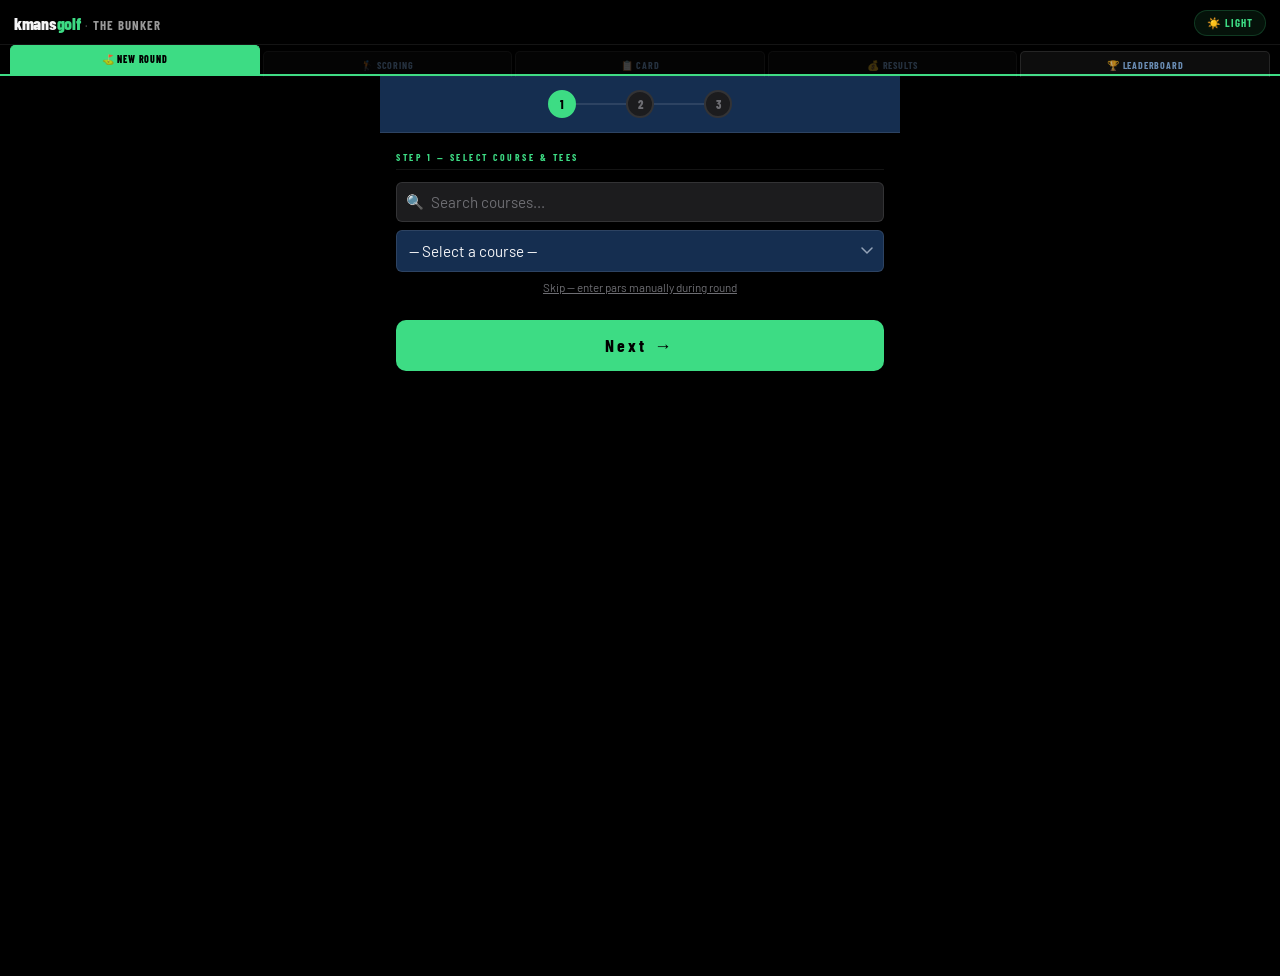
==== commit 72e0f33f: "Add files via upload" ====
--- a/bunker/index.html
+++ b/bunker/index.html
@@ -1,394 +1,2685 @@
 <!DOCTYPE html>
 <html lang="en">
 <head>
-  <meta charset="UTF-8">
-  <meta name="viewport" content="width=device-width, initial-scale=1.0, viewport-fit=cover, user-scalable=yes">
-  <title>kmansgolf · Home</title>
-  <link rel="preconnect" href="https://fonts.googleapis.com">
-  <link rel="preconnect" href="https://fonts.gstatic.com" crossorigin>
-  <link href="https://fonts.googleapis.com/css2?family=Barlow+Condensed:wght@400;600;700;800&family=Barlow:wght@400;500;600&family=DM+Mono:wght@400;500&display=swap&font-display=swap" rel="stylesheet">
-  <style>
-    :root {
-      --bg:      #000000;
-      --card:    #111113;
-      --card-2:  #161618;
-      --border:  rgba(255,255,255,0.08);
-      --text:    #f0ece4;
-      --muted:   #5a5a60;
-      --dim:     #2e2e33;
-      --green:   #3ddc84;
-      --green-2: #00c8a0;
-      --gold:    #e8b84b;
-      --radius:  20px;
-    }
-
-    * { box-sizing: border-box; margin: 0; padding: 0; }
-
-    html { background: var(--bg); }
-
-    body {
-      background: var(--bg);
-      color: var(--text);
-      font-family: 'Barlow', sans-serif;
-      min-height: 100svh;
-      padding-bottom: env(safe-area-inset-bottom, 24px);
-      -webkit-font-smoothing: antialiased;
-    }
-
-    /* ── NAV ── */
-    nav {
-      display: flex;
-      align-items: center;
-      justify-content: space-between;
-      padding: 18px 24px;
-      border-bottom: 0.5px solid var(--border);
-      position: sticky;
-      top: 0;
-      background: rgba(0,0,0,0.85);
-      backdrop-filter: blur(20px);
-      -webkit-backdrop-filter: blur(20px);
-      z-index: 10;
-    }
-
-    .nav-logo {
-      font-family: 'Barlow Condensed', sans-serif;
-      font-size: 20px;
-      font-weight: 800;
-      letter-spacing: -0.3px;
-      color: var(--text);
-      text-decoration: none;
-    }
-    .nav-logo span { color: var(--green); }
-
-    .nav-meta {
-      font-family: 'DM Mono', monospace;
-      font-size: 11px;
-      color: var(--muted);
-      letter-spacing: 0.04em;
-    }
-
-    /* ── HERO ── */
-    .hero {
-      text-align: center;
-      padding: 64px 24px 52px;
-    }
-
-    .hero-eyebrow {
-      font-family: 'DM Mono', monospace;
-      font-size: 11px;
-      font-weight: 500;
-      letter-spacing: 0.12em;
-      text-transform: uppercase;
-      color: var(--muted);
-      margin-bottom: 18px;
-      opacity: 0;
-      animation: fadeUp 0.6s ease 0.1s forwards;
-    }
-
-    .hero-title {
-      font-family: 'Barlow Condensed', sans-serif;
-      font-size: clamp(52px, 14vw, 72px);
-      font-weight: 800;
-      letter-spacing: -2px;
-      line-height: 0.95;
-      color: var(--text);
-      margin-bottom: 20px;
-      opacity: 0;
-      animation: fadeUp 0.6s ease 0.2s forwards;
-    }
-
-    .hero-title .accent {
-      background: linear-gradient(90deg, var(--green), var(--green-2));
-      -webkit-background-clip: text;
-      -webkit-text-fill-color: transparent;
-      background-clip: text;
-    }
-
-    .hero-sub {
-      font-size: 16px;
-      color: var(--muted);
-      font-weight: 400;
-      line-height: 1.5;
-      opacity: 0;
-      animation: fadeUp 0.6s ease 0.3s forwards;
-    }
-
-    /* ── GRID ── */
-    .apps {
-      display: grid;
-      grid-template-columns: 1fr 1fr;
-      gap: 10px;
-      padding: 0 14px;
-      max-width: 540px;
-      margin: 0 auto;
-    }
-
-    /* ── CARD ── */
-    .card {
-      background: var(--card);
-      border: 0.5px solid var(--border);
-      border-radius: var(--radius);
-      padding: 26px 20px 22px;
-      cursor: pointer;
-      position: relative;
-      overflow: hidden;
-      text-decoration: none;
-      display: block;
-      transition: transform 0.18s ease, background 0.18s ease, border-color 0.18s ease;
-      opacity: 0;
-      animation: fadeUp 0.5s ease forwards;
-    }
-
-    .card:nth-child(1) { animation-delay: 0.35s; }
-    .card:nth-child(2) { animation-delay: 0.42s; }
-    .card:nth-child(3) { animation-delay: 0.49s; }
-
-    .card::before {
-      content: '';
-      position: absolute;
-      inset: 0;
-      background: linear-gradient(135deg, rgba(255,255,255,0.03), transparent);
-      pointer-events: none;
-    }
-
-    .card:hover {
-      transform: translateY(-2px) scale(1.01);
-      background: var(--card-2);
-      border-color: rgba(255,255,255,0.14);
-    }
-
-    .card:active { transform: scale(0.98); }
-
-    /* Icon */
-    .card-icon {
-      width: 50px;
-      height: 50px;
-      border-radius: 14px;
-      display: flex;
-      align-items: center;
-      justify-content: center;
-      margin-bottom: 16px;
-      font-size: 24px;
-    }
-    .icon-fairway { background: linear-gradient(135deg, #1a5c35, #2a8a50); }
-    .icon-bunker  { background: linear-gradient(135deg, #7a5518, #b8892e); }
-    .icon-range   { background: linear-gradient(135deg, #163370, #2550b0); }
-
-    .card-label {
-      font-family: 'DM Mono', monospace;
-      font-size: 10px;
-      font-weight: 500;
-      letter-spacing: 0.1em;
-      text-transform: uppercase;
-      color: var(--muted);
-      margin-bottom: 2px;
-    }
-
-    .card-name {
-      font-family: 'Barlow Condensed', sans-serif;
-      font-size: 22px;
-      font-weight: 700;
-      letter-spacing: -0.5px;
-      color: var(--text);
-      margin-bottom: 6px;
-    }
-
-    .card-desc {
-      font-size: 12px;
-      color: var(--muted);
-      line-height: 1.45;
-    }
-
-    .card-arrow {
-      position: absolute;
-      bottom: 18px;
-      right: 18px;
-      width: 26px;
-      height: 26px;
-      border-radius: 50%;
-      background: var(--dim);
-      display: flex;
-      align-items: center;
-      justify-content: center;
-      transition: background 0.18s ease;
-    }
-    .card:hover .card-arrow { background: rgba(61,220,132,0.15); }
-    .card-arrow svg {
-      width: 11px; height: 11px;
-      stroke: var(--muted); fill: none;
-      stroke-width: 2; stroke-linecap: round; stroke-linejoin: round;
-      transition: stroke 0.18s ease;
-    }
-    .card:hover .card-arrow svg { stroke: var(--green); }
-
-    /* Wide card (Range) */
-    .card-wide {
-      grid-column: 1 / -1;
-      display: flex;
-      align-items: center;
-      gap: 18px;
-      padding: 22px 20px;
-    }
-    .card-wide .card-icon { margin-bottom: 0; flex-shrink: 0; }
-    .card-wide .card-text { flex: 1; min-width: 0; }
-    .card-wide .card-arrow { position: static; flex-shrink: 0; }
-    .card-wide .card-name { font-size: 26px; }
-
-    /* Range — featured green border */
-    .card-featured {
-      border-color: rgba(61,220,132,0.2);
-    }
-    .card-featured:hover {
-      border-color: rgba(61,220,132,0.4);
-    }
-
-    /* ── DIVIDER + FOOTER ── */
-    .divider {
-      margin: 44px 14px 0;
-      border-top: 0.5px solid var(--border);
-    }
-
-    footer {
-      text-align: center;
-      padding: 24px 24px 0;
-      font-family: 'DM Mono', monospace;
-      font-size: 11px;
-      color: var(--dim);
-      letter-spacing: 0.04em;
-    }
-
-    /* ── ANIMATIONS ── */
-    @keyframes fadeUp {
-      from { opacity: 0; transform: translateY(14px); }
-      to   { opacity: 1; transform: translateY(0); }
-    }
-
-    /* ── LIGHT THEME ── */
-    body[data-theme="light"] {
-      --bg:    #faf8f4;
-      --card:  #ffffff;
-      --card-2:#f5f3ef;
-      --border:rgba(0,0,0,0.08);
-      --text:  #1a1a1a;
-      --muted: #6e6e73;
-      --dim:   #e8e5e0;
-      --green: #1e9e5e;
-      --green-2:#00a882;
-      --gold:  #c8960c;
-    }
-    body[data-theme="light"] { background: #faf8f4; color: #1a1a1a; }
-    body[data-theme="light"] html { background: #faf8f4; }
-    body[data-theme="light"] nav {
-      background: rgba(0,0,0,0.88);  /* nav stays dark */
-    }
-    body[data-theme="light"] footer { color: #aaa; }
-
-    /* Theme toggle button */
-    #theme-toggle {
-      background: none;
-      border: 0.5px solid var(--border);
-      border-radius: 20px;
-      padding: 5px 12px;
-      font-family: 'DM Mono', monospace;
-      font-size: 11px;
-      color: var(--muted);
-      cursor: pointer;
-      transition: all 0.18s ease;
-      letter-spacing: 0.04em;
-    }
-    #theme-toggle:hover { border-color: var(--green); color: var(--green); }
-  </style>
+<meta charset="UTF-8">
+<meta name="viewport" content="width=device-width, initial-scale=1.0, user-scalable=yes">
+<meta name="mobile-web-app-capable" content="yes">
+<meta name="apple-mobile-web-app-capable" content="yes">
 <meta name="theme-color" content="#000000" id="theme-meta">
+<title>kmansgolf · The Bunker</title>
+<link rel="preconnect" href="https://fonts.googleapis.com">
+<link rel="preconnect" href="https://fonts.gstatic.com" crossorigin>
+<link href="https://fonts.googleapis.com/css2?family=DM+Mono:wght@400;500&family=Barlow+Condensed:wght@400;600;700;800&family=Barlow:wght@400;500;600;700&display=swap&font-display=swap" rel="stylesheet">
+<style>
+:root {
+  --navy:        #000000;
+  --navy-mid:    #1c1c1e;
+  --navy-light:  #3a3a3c;
+  --gold:        #e8b84b;
+  --gold-dim:    rgba(232,184,75,0.15);
+  --gold-border: rgba(232,184,75,0.4);
+  --blue-soft:   #6e6e73;
+  --green:       #2ecc71;
+  --green-bg:    rgba(46,204,113,0.15);
+  --red:         #e74c3c;
+  --red-bg:      rgba(231,76,60,0.15);
+  --amber:       #f39c12;
+  --amber-bg:    rgba(243,156,18,0.15);
+  --slate:       #8ba4c0;
+  --muted:       #6e6e73;
+  --border:      rgba(255,255,255,0.1);
+  --surface:     rgba(255,255,255,0.04);
+  --white:       #152e50;
+  --text:        #f5f5f7;
+  --green-win:   #2ecc71;
+  --sand:        #6e6e73;
+  --green-accent: #3ddc84;
+  --font-display:'Barlow Condensed', sans-serif;
+  --font-body:   'Barlow', sans-serif;
+  --font-mono:   'DM Mono', monospace;
+  --r:    6px; --r-md: 10px; --r-lg: 14px;
+  --shadow-sm:   0 2px 8px rgba(0,0,0,0.3);
+  --shadow-md:   0 4px 16px rgba(0,0,0,0.4);
+  --shadow-gold: 0 2px 8px rgba(232,184,75,0.2);
+}
+*{box-sizing:border-box;margin:0;padding:0;-webkit-tap-highlight-color:transparent;}
+html,body{height:100%;}
+body{font-family:var(--font-body);background:var(--navy);color:var(--text);min-height:100vh;}
+input,select,button{font-family:var(--font-body);}
+input[type=number]::-webkit-inner-spin-button,input[type=number]::-webkit-outer-spin-button{-webkit-appearance:none;}
+input[type=number]{-moz-appearance:textfield;}
+
+.view{display:none;min-height:100vh;}
+.view.active{display:flex;flex-direction:column;}
+
+#setup{padding:0 0 60px;max-width:520px;margin:0 auto;width:100%;}
+.logo{background:linear-gradient(160deg,var(--navy) 0%,var(--navy-mid) 100%);padding:22px 20px 18px;text-align:center;}
+.logo .flag{font-size:2.4rem;margin-bottom:6px;display:block;}
+.logo h1{font-family:var(--font-display);font-size:2.8rem;font-weight:800;letter-spacing:6px;color:var(--gold);line-height:1;}
+.logo p{font-family:var(--font-display);color:var(--blue-soft);font-size:0.65rem;letter-spacing:4px;text-transform:uppercase;margin-top:4px;font-weight:600;}
+.setup-section{padding:18px 16px 0;}
+.section-title{font-family:var(--font-display);font-size:0.6rem;letter-spacing:2.5px;font-weight:700;text-transform:uppercase;color:var(--green-accent);border-bottom:1px solid rgba(255,255,255,0.08);padding-bottom:6px;margin-bottom:12px;}
+
+.player-grid{display:grid;grid-template-columns:1fr 1fr;gap:8px;}
+.player-input-wrap{position:relative;}
+.player-num{position:absolute;left:11px;top:50%;transform:translateY(-50%);font-family:var(--font-display);font-size:0.65rem;color:var(--muted);font-weight:700;}
+input[type="text"],input[type="number"]{width:100%;background:var(--navy-mid);border:1.5px solid var(--border);color:var(--text);border-radius:var(--r);font-family:var(--font-body);font-size:0.95rem;outline:none;transition:border-color .15s,box-shadow .15s;}
+input[type="text"]{padding:10px 10px 10px 30px;}
+input[type="number"]{padding:9px 10px;}
+input:focus{border-color:var(--gold);box-shadow:0 0 0 3px rgba(232,184,75,0.15);}
+input::placeholder{color:var(--muted);}
+
+.games-grid{display:grid;gap:8px;}
+.game-toggle{background:var(--navy-mid);border:1.5px solid var(--border);border-radius:var(--r-md);padding:13px 14px;cursor:pointer;transition:all .15s;user-select:none;display:flex;align-items:flex-start;gap:12px;box-shadow:var(--shadow-sm);}
+.game-toggle.selected{border-color:var(--amber);box-shadow:var(--shadow-gold);}
+.game-toggle .gt-icon{font-size:1.4rem;flex-shrink:0;margin-top:1px;}
+.game-toggle .gt-info h3{font-size:0.92rem;font-weight:700;color:var(--text);}
+.game-toggle .gt-info p{font-size:0.76rem;color:var(--muted);margin-top:2px;line-height:1.4;}
+.game-toggle .gt-check{margin-left:auto;width:20px;height:20px;border-radius:50%;border:2px solid var(--border);flex-shrink:0;display:flex;align-items:center;justify-content:center;transition:all .15s;margin-top:2px;}
+.game-toggle.selected .gt-check{background:var(--amber);border-color:var(--amber);color:var(--white);font-size:11px;}
+.game-config{display:none;padding:10px 0 0 46px;}
+.game-toggle.selected .game-config{display:block;}
+.bet-row{display:flex;align-items:center;gap:8px;flex-wrap:wrap;}
+.bet-row label{font-size:0.78rem;color:var(--slate);white-space:nowrap;}
+.bet-row input{width:76px;}
+.bet-row .dollar{color:var(--amber);font-size:0.88rem;font-weight:600;}
+
+.start-btn{width:100%;padding:15px;background:var(--green-accent);color:#000;font-family:var(--font-display);font-size:1.2rem;font-weight:700;border:none;border-radius:var(--r-md);cursor:pointer;letter-spacing:3px;transition:opacity .15s;margin-top:8px;}
+.start-btn:hover{opacity:.9;}
+.start-btn:disabled{opacity:.4;cursor:not-allowed;}
+
+.course-search-wrap{position:relative;margin-bottom:8px;}
+.course-search-wrap input{padding-left:34px !important;}
+.course-search-icon{position:absolute;left:10px;top:50%;transform:translateY(-50%);font-size:0.9rem;pointer-events:none;}
+.course-list{display:grid;gap:6px;max-height:260px;overflow-y:auto;padding-right:2px;}
+.course-list::-webkit-scrollbar{width:4px;}
+.course-list::-webkit-scrollbar-thumb{background:var(--border);border-radius:2px;}
+.course-item{background:var(--navy-mid);border:1.5px solid var(--border);border-radius:var(--r);padding:10px 12px;cursor:pointer;transition:all .12s;display:flex;align-items:center;gap:10px;box-shadow:var(--shadow-sm);}
+.course-item:hover{border-color:var(--gold);}
+.course-item.selected{border-color:var(--amber);box-shadow:var(--shadow-gold);}
+.course-emoji{font-size:1.1rem;flex-shrink:0;}
+.course-info{flex:1;min-width:0;}
+.course-name{font-size:0.88rem;font-weight:700;white-space:nowrap;overflow:hidden;text-overflow:ellipsis;color:var(--text);}
+.course-loc{font-size:0.7rem;color:var(--muted);margin-top:1px;}
+.course-check{color:var(--amber);font-size:1rem;flex-shrink:0;opacity:0;transition:opacity .12s;}
+.course-item.selected .course-check{opacity:1;}
+.tee-picker-wrap{margin-top:8px;}
+.tee-label{font-family:var(--font-display);font-size:0.6rem;color:var(--slate);margin-bottom:6px;letter-spacing:2px;text-transform:uppercase;font-weight:700;}
+.tee-options{display:flex;flex-wrap:wrap;gap:6px;}
+.tee-btn{padding:5px 13px;border-radius:20px;font-size:0.8rem;cursor:pointer;font-family:var(--font-body);border:1.5px solid var(--border);background:var(--white);color:var(--slate);transition:all .12s;font-weight:500;}
+.tee-btn.active{font-weight:700;color:var(--white);border-color:transparent;}
+.course-skip{font-size:0.73rem;color:var(--muted);text-align:center;margin-top:8px;cursor:pointer;text-decoration:underline;}
+.course-skip:hover{color:var(--slate);}
+
+/* ── PLAYER DROPDOWNS ── */
+.player-slot-wrap{position:relative;}
+.player-slot-label{font-family:var(--font-display);font-size:0.58rem;letter-spacing:1.5px;color:var(--muted);font-weight:700;text-transform:uppercase;margin-bottom:4px;}
+.player-select-row{display:flex;gap:6px;align-items:center;}
+.player-select{flex:1;width:100%;background:var(--navy-mid);border:1.5px solid var(--border);color:var(--text);border-radius:var(--r);font-family:var(--font-body);font-size:0.9rem;outline:none;padding:9px 10px;transition:border-color .15s;appearance:none;-webkit-appearance:none;background-image:url("data:image/svg+xml,%3Csvg xmlns='http://www.w3.org/2000/svg' width='12' height='8' viewBox='0 0 12 8'%3E%3Cpath d='M1 1l5 5 5-5' stroke='%2394a3b8' stroke-width='1.5' fill='none' stroke-linecap='round'/%3E%3C/svg%3E");background-repeat:no-repeat;background-position:right 10px center;padding-right:28px;}
+.player-select:focus{border-color:var(--navy-light);box-shadow:0 0 0 3px rgba(30,58,95,0.1);}
+.player-custom-input{display:none;width:100%;background:var(--navy-mid);border:1.5px solid var(--amber);color:var(--text);border-radius:var(--r);font-family:var(--font-body);font-size:0.9rem;outline:none;padding:9px 10px;margin-top:5px;}
+.player-custom-input:focus{box-shadow:0 0 0 3px rgba(217,119,6,0.12);}
+.player-color-dot{width:10px;height:10px;border-radius:50%;flex-shrink:0;}
+
+/* ── HISTORY TAB ── */
+.history-leaderboard{background:var(--navy-mid);border-radius:var(--r-md);padding:14px;margin-bottom:16px;}
+.history-leaderboard-title{font-family:var(--font-display);font-size:0.58rem;letter-spacing:2.5px;color:var(--blue-soft);font-weight:700;text-transform:uppercase;margin-bottom:12px;}
+.leaderboard-row{display:flex;align-items:center;gap:10px;padding:8px 0;border-bottom:1px solid rgba(255,255,255,0.06);}
+.leaderboard-row:last-child{border-bottom:none;}
+.lb-rank{font-family:var(--font-display);font-size:1.3rem;font-weight:800;width:32px;color:var(--gold);}
+.lb-name{flex:1;font-size:0.95rem;font-weight:600;color:#e2e8f0;}
+.lb-stat{text-align:right;}
+.lb-money{font-family:var(--font-display);font-size:1.1rem;font-weight:800;}
+.lb-strokes{font-size:0.7rem;color:var(--muted);margin-top:1px;}
+.lb-money.pos{color:#86efac;}.lb-money.neg{color:#fca5a5;}.lb-money.zero{color:var(--blue-soft);}
+.lb-rounds{font-size:0.65rem;color:var(--muted);font-style:italic;margin-top:1px;}
+
+.history-section-label{font-family:var(--font-display);font-size:0.6rem;letter-spacing:2.5px;color:var(--blue-soft);font-weight:700;text-transform:uppercase;border-bottom:2px solid rgba(255,255,255,0.1);padding-bottom:6px;margin-bottom:10px;}
+.round-card{background:var(--navy-mid);border:1px solid var(--border);border-radius:var(--r-md);margin-bottom:10px;box-shadow:var(--shadow-sm);overflow:hidden;}
+.round-card-header{display:flex;align-items:center;justify-content:space-between;padding:11px 14px;cursor:pointer;user-select:none;}
+.round-card-header:active{background:rgba(255,255,255,0.05);}
+.round-course{font-size:0.92rem;font-weight:700;color:var(--text);}
+.round-meta{font-size:0.72rem;color:var(--muted);margin-top:2px;}
+.round-chevron{color:var(--muted);font-size:0.7rem;transition:transform .2s;flex-shrink:0;}
+.round-card.open .round-chevron{transform:rotate(180deg);}
+.round-card-body{display:none;border-top:1px solid rgba(255,255,255,0.08);}
+.round-card.open .round-card-body{display:block;}
+.round-money-row{display:flex;align-items:center;justify-content:space-between;padding:7px 14px;border-bottom:1px solid rgba(255,255,255,0.06);}
+.round-money-row:last-child{border-bottom:none;}
+.round-player-name{font-size:0.88rem;font-weight:600;display:flex;align-items:center;gap:7px;color:var(--text);}
+.round-player-money{font-family:var(--font-display);font-size:1rem;font-weight:800;}
+.round-player-score{font-size:0.72rem;color:var(--muted);}
+.round-game-chips{display:flex;flex-wrap:wrap;gap:6px;padding:10px 14px;border-top:1px solid var(--border);}
+.round-game-chip{font-family:var(--font-display);font-size:0.6rem;font-weight:700;letter-spacing:.5px;padding:3px 8px;border-radius:4px;background:rgba(255,255,255,0.06);color:var(--blue-soft);border:1px solid rgba(255,255,255,0.1);}
+.round-sc-wrap{overflow-x:auto;padding:10px 14px;border-top:1px solid var(--border);}
+.round-sc-wrap table{font-size:0.75rem;min-width:420px;}
+.round-sc-wrap thead th{font-size:0.55rem;padding:5px 4px;background:var(--navy);}
+.round-sc-wrap tbody td{padding:5px 4px;}
+.round-sc-wrap tfoot td{padding:5px 4px;font-size:0.75rem;background:var(--navy);}
+.history-empty{text-align:center;padding:40px 20px;color:var(--muted);}
+.history-empty-icon{font-size:2.5rem;margin-bottom:8px;}
+.clear-history-btn{display:block;width:100%;padding:10px;background:rgba(231,76,60,0.15);color:var(--red);border:none;border-radius:var(--r-md);font-family:var(--font-display);font-size:0.85rem;font-weight:700;letter-spacing:1px;cursor:pointer;margin-top:10px;}
+#play.active{display:flex;}
+/* ── SHARED HEADER ── */
+#app-header{background:var(--navy);width:100%;box-sizing:border-box;position:sticky;top:0;z-index:100;}
+.header-top{display:flex;align-items:center;justify-content:space-between;padding:10px 14px 8px;border-bottom:1px solid rgba(255,255,255,0.08);}
+.header-logo{font-family:var(--font-display);font-size:1.25rem;font-weight:800;letter-spacing:3px;color:var(--green-accent);line-height:1;white-space:nowrap;}
+.header-sub{font-size:0.68rem;color:var(--blue-soft);font-family:var(--font-display);letter-spacing:1px;margin-top:2px;}
+/* File-folder tabs */
+.tab-bar{display:flex;align-items:flex-end;padding:0 10px;gap:3px;background:var(--navy);border-bottom:2px solid var(--green-accent);}
+.tab-btn{flex:1;padding:7px 4px 6px;font-family:var(--font-display);font-size:0.62rem;font-weight:700;letter-spacing:0.8px;text-transform:uppercase;text-align:center;color:rgba(147,197,253,0.7);background:rgba(255,255,255,0.05);border:1px solid rgba(255,255,255,0.1);border-bottom:none;border-radius:5px 5px 0 0;cursor:pointer;transition:all .15s;white-space:nowrap;position:relative;bottom:-3px;}
+.tab-btn:hover{color:var(--gold);background:rgba(255,255,255,0.1);}
+.tab-btn.active{background:var(--green-accent);color:#000;border-color:var(--green-accent);font-weight:800;bottom:0;padding-bottom:9px;}
+.tab-btn.disabled{opacity:0.35;cursor:default;pointer-events:none;}
+/* views no longer have their own headers */
+.play-header{display:none!important;}
+.header-hole{display:none;}
+.play-content{flex:1;overflow-y:auto;padding:14px;max-width:600px;width:100%;margin:0 auto;}
+
+.hole-nav{display:flex;align-items:center;justify-content:space-between;background:var(--navy-mid);border:1px solid var(--border);border-radius:var(--r-md);padding:10px 8px;margin-bottom:12px;box-shadow:var(--shadow-sm);}
+.hole-nav-center{text-align:center;flex:1;}
+.hole-nav-center .hole-num{font-family:var(--font-display);font-size:1.6rem;font-weight:800;color:var(--gold);letter-spacing:1px;line-height:1;}
+.hole-nav-center .hole-par{font-family:var(--font-display);font-size:0.68rem;color:var(--muted);letter-spacing:2px;text-transform:uppercase;}
+.nav-btn{background:var(--navy-light);color:#f5f5f7;border:none;border-radius:var(--r);font-size:1.3rem;width:48px;height:48px;cursor:pointer;display:flex;align-items:center;justify-content:center;transition:opacity .15s;flex-shrink:0;}
+.nav-btn:hover:not(:disabled){opacity:.85;}
+.nav-btn:disabled{opacity:.3;cursor:default;}
+
+.par-selector{display:flex;gap:6px;justify-content:center;margin-bottom:14px;}
+.par-btn{background:var(--navy-mid);border:1.5px solid var(--border);color:var(--blue-soft);padding:6px 18px;border-radius:20px;font-size:0.85rem;cursor:pointer;font-family:var(--font-body);transition:all .12s;font-weight:500;}
+.par-btn.active{background:var(--green-accent);color:#000;border-color:var(--green-accent);font-weight:700;}
+
+.score-card{background:var(--navy-mid);border:1px solid var(--border);border-radius:var(--r-md);overflow:hidden;margin-bottom:14px;box-shadow:var(--shadow-sm);}
+.score-header{display:grid;grid-template-columns:1fr auto auto;padding:8px 14px;background:var(--navy);font-family:var(--font-display);font-size:0.6rem;letter-spacing:2px;text-transform:uppercase;color:var(--blue-soft);}
+.score-row{display:grid;grid-template-columns:1fr auto auto;padding:10px 14px;align-items:center;border-top:1px solid rgba(255,255,255,0.06);}
+.score-row:first-child{border-top:none;}
+.player-name-cell{font-size:0.92rem;font-weight:600;display:flex;align-items:center;gap:8px;color:var(--text);}
+.player-badge{width:8px;height:8px;border-radius:50%;flex-shrink:0;}
+.score-stepper{display:flex;align-items:center;gap:6px;}
+.stepper-btn{background:var(--navy);border:1.5px solid var(--border);color:var(--text);width:40px;height:40px;border-radius:var(--r);font-size:1.2rem;cursor:pointer;display:flex;align-items:center;justify-content:center;line-height:1;transition:all .1s;flex-shrink:0;font-weight:700;}
+.stepper-btn:active{background:var(--navy-mid);color:var(--gold);border-color:var(--navy-mid);}
+.score-val{min-width:38px;text-align:center;font-size:1.2rem;font-weight:700;color:var(--text);padding:0 2px;}
+.score-rel{text-align:center;font-size:0.72rem;font-weight:700;min-width:50px;padding-left:8px;}
+.score-rel.under{color:var(--green);}
+.score-rel.over{color:var(--red);}
+.score-rel.even{color:var(--muted);}
+.score-rel.eagle{color:var(--amber);}
+.score-rel.hole-in-one{color:var(--gold);}
+
+.game-panel{background:var(--navy-mid);border:1px solid var(--border);border-radius:var(--r-md);overflow:hidden;margin-bottom:10px;box-shadow:var(--shadow-sm);}
+.game-panel-header{display:flex;align-items:center;gap:10px;padding:10px 14px;background:var(--navy);border-bottom:1px solid rgba(255,255,255,0.08);cursor:pointer;user-select:none;}
+.game-panel-header .gp-icon{font-size:1.1rem;}
+.game-panel-header .gp-title{font-family:var(--font-display);font-size:0.8rem;font-weight:700;letter-spacing:2px;text-transform:uppercase;flex:1;color:var(--blue-soft);}
+.game-panel-header .gp-summary{font-size:0.73rem;color:var(--muted);}
+.game-panel-header .gp-chevron{color:var(--blue-soft);font-size:0.7rem;transition:transform .2s;}
+.game-panel.open .gp-chevron{transform:rotate(180deg);}
+.game-panel-body{display:none;padding:12px 14px;}
+.game-panel.open .game-panel-body{display:block;}
+
+.status-row{display:flex;align-items:center;justify-content:space-between;padding:7px 0;border-bottom:1px solid rgba(255,255,255,0.06);}
+.status-row:last-child{border-bottom:none;}
+.status-player{font-size:0.88rem;display:flex;align-items:center;gap:8px;color:var(--text);}
+.status-amount{font-size:0.88rem;font-weight:700;}
+.status-amount.pos{color:var(--green);}
+.status-amount.neg{color:var(--red);}
+.status-amount.zero{color:var(--muted);}
+.status-tag{font-family:var(--font-display);font-size:0.62rem;padding:2px 7px;border-radius:10px;font-weight:700;letter-spacing:.5px;}
+.tag-holds{background:rgba(240,192,64,0.15);color:var(--amber);}
+.tag-wolf{background:rgba(22,101,52,0.1);color:var(--green);}
+.tag-skin{background:var(--red-bg);color:var(--red);}
+.payout-notice{background:rgba(243,156,18,0.1);border:1px solid rgba(243,156,18,0.3);border-radius:var(--r);padding:9px 13px;margin-top:10px;font-size:0.8rem;color:var(--amber);text-align:center;font-weight:600;}
+
+.totals-bar{background:var(--navy-mid);border:none;border-radius:var(--r-md);padding:12px 14px;margin-bottom:12px;}
+.totals-bar h4{font-family:var(--font-display);font-size:0.58rem;letter-spacing:2.5px;text-transform:uppercase;color:var(--blue-soft);margin-bottom:10px;font-weight:700;}
+.totals-grid{display:grid;grid-template-columns:repeat(4,1fr);gap:6px;}
+.total-cell{text-align:center;}
+.total-cell .tc-name{font-family:var(--font-display);font-size:0.65rem;color:var(--blue-soft);margin-bottom:3px;white-space:nowrap;overflow:hidden;text-overflow:ellipsis;letter-spacing:.5px;font-weight:600;}
+.total-cell .tc-amount{font-family:var(--font-display);font-size:1.4rem;font-weight:800;}
+.tc-amount.pos{color:#86efac;}
+.tc-amount.neg{color:#fca5a5;}
+.tc-amount.zero{color:var(--blue-soft);}
+
+#scorecard-view{display:none;flex-direction:column;}
+#scorecard-view.active{display:flex;}
+
+.sc-table-wrap{overflow-x:auto;padding:14px;}
+table{width:100%;border-collapse:collapse;min-width:500px;}
+thead th{background:var(--navy);padding:8px;font-family:var(--font-display);font-size:0.6rem;letter-spacing:1.5px;text-transform:uppercase;color:var(--gold);border:1px solid rgba(255,255,255,0.08);text-align:center;}
+thead th:first-child{text-align:left;padding-left:12px;}
+tbody td{padding:9px 8px;border:1px solid rgba(255,255,255,0.08);text-align:center;font-size:0.88rem;color:var(--text);}
+tbody td:first-child{text-align:left;padding-left:12px;font-weight:600;}
+tbody tr:nth-child(even){background:rgba(255,255,255,0.04);}
+.cell-eagle{background:rgba(243,156,18,0.2);color:var(--amber);font-weight:700;}
+.cell-birdie{background:rgba(46,204,113,0.2);color:var(--green);font-weight:700;}
+.cell-par{color:var(--text);}
+.cell-bogey{background:rgba(231,76,60,0.15);color:var(--red);}
+.cell-double{background:rgba(231,76,60,0.25);color:#ff8080;font-weight:700;}
+.cell-empty{color:var(--muted);}
+tfoot td{background:var(--navy);color:var(--gold);font-family:var(--font-display);font-weight:700;font-size:0.88rem;padding:9px 8px;border:1px solid rgba(255,255,255,0.08);text-align:center;}
+tfoot td:first-child{text-align:left;padding-left:12px;}
+
+.wolf-ui{margin-top:8px;}
+.wolf-label{font-family:var(--font-display);font-size:0.6rem;color:var(--slate);margin-bottom:6px;letter-spacing:2px;text-transform:uppercase;font-weight:700;}
+.wolf-picker{display:flex;gap:6px;flex-wrap:wrap;}
+.wolf-pick-btn{padding:6px 14px;border-radius:20px;font-size:0.82rem;cursor:pointer;font-family:var(--font-body);border:1.5px solid var(--border);background:var(--navy-mid);color:var(--blue-soft);transition:all .12s;font-weight:500;}
+.wolf-pick-btn.picked{background:rgba(61,220,132,.15);border-color:#3ddc84;color:#3ddc84;font-weight:700;}
+.wolf-pick-btn.lone{background:var(--red-bg);border-color:#f87171;color:var(--red);font-weight:700;}
+.wolf-pick-btn.wolf-is{background:var(--amber-bg);border-color:var(--amber);color:var(--amber);font-weight:700;}
+
+#results-view{display:none;flex-direction:column;align-items:center;justify-content:flex-start;padding:0 0 60px;}
+#results-view.active{display:flex;}
+.results-header{background:linear-gradient(160deg,var(--navy) 0%,var(--navy-mid) 100%);border-bottom:3px solid var(--gold);width:100%;padding:22px 20px 18px;text-align:center;margin-bottom:20px;}
+#results-view h2{font-family:var(--font-display);font-size:2.2rem;font-weight:800;letter-spacing:4px;color:var(--gold);margin-bottom:4px;}
+.results-sub{color:var(--blue-soft);font-family:var(--font-display);font-size:0.7rem;letter-spacing:3px;}
+.results-body{width:100%;max-width:440px;padding:0 14px;}
+.results-card{background:var(--navy-mid);border:1px solid var(--border);border-radius:var(--r-md);width:100%;overflow:hidden;margin-bottom:14px;box-shadow:var(--shadow-sm);}
+.results-row{display:flex;align-items:center;justify-content:space-between;padding:13px 16px;border-bottom:1px solid rgba(255,255,255,0.06);}
+.results-row:last-child{border-bottom:none;}
+.results-row .rr-rank{font-family:var(--font-display);font-size:1.4rem;font-weight:800;width:28px;color:var(--amber);}
+.results-row .rr-name{font-size:0.95rem;font-weight:600;flex:1;color:var(--text);}
+.results-row .rr-score{font-size:0.82rem;color:var(--muted);margin-right:14px;}
+.results-row .rr-money{font-family:var(--font-display);font-size:1.4rem;font-weight:800;}
+.new-round-btn{background:var(--green-accent);color:#000;font-family:var(--font-display);font-size:1rem;font-weight:700;letter-spacing:2px;border:none;border-radius:var(--r-md);padding:14px 40px;cursor:pointer;margin-top:8px;}
+
+.step-dot{width:28px;height:28px;border-radius:50%;display:flex;align-items:center;justify-content:center;font-family:var(--font-display);font-size:0.75rem;font-weight:800;border:2px solid var(--border);color:var(--muted);background:var(--navy-mid);transition:all .2s;flex-shrink:0;}
+.step-dot.active{background:var(--green-accent);border-color:var(--green-accent);color:#000;}
+.step-dot.done{background:var(--green-bg);border-color:var(--green);color:var(--green);}
+.step-line{flex:1;height:2px;background:var(--border);max-width:50px;transition:background .2s;}
+.step-line.done{background:var(--green);}
+.wizard-step{display:none;padding-bottom:10px;}
+.wizard-step.active{display:block;}
+@media print{
+  #app-header{display:none!important;}
+  body{background:white!important;}
+  .print-card{box-shadow:none!important;border:1px solid #ccc!important;}
+}
+
+/* ── LIGHT THEME — dark chrome header + warm cream content ── */
+body[data-theme="light"]{
+  --navy:        #faf8f4;
+  --navy-mid:    #1c1c1e;
+  --navy-light:  #3a3a3c;
+  --text:        #1a1a1a;
+  --muted:       #6e6e73;
+  --blue-soft:   #6e6e73;
+  --slate:       #6e6e73;
+  --border:      rgba(0,0,0,0.08);
+  --surface:     rgba(0,0,0,0.03);
+  --gold:        #c8960c;
+  --green:       #27a85e;
+  --green-accent:#27a85e;
+  --green-bg:    #dcfce7;
+  --red:         #c0392b;
+  --red-bg:      #fee2e2;
+  --amber:       #d68910;
+  --amber-bg:    #fef3c7;
+  background:    #faf8f4;
+}
+body[data-theme="light"] .score-card,
+body[data-theme="light"] .game-panel,
+body[data-theme="light"] .round-card,
+body[data-theme="light"] .results-card,
+body[data-theme="light"] .hole-nav,
+body[data-theme="light"] .course-item,
+body[data-theme="light"] .game-toggle{background:#ffffff;border-color:rgba(0,0,0,0.08);box-shadow:0 1px 6px rgba(0,0,0,0.07);}
+body[data-theme="light"] input[type="text"],
+body[data-theme="light"] input[type="number"],
+body[data-theme="light"] .player-select,
+body[data-theme="light"] .player-custom-input{background:#f5f3ef;border-color:rgba(0,0,0,0.15);color:#1a1a1a;}
+body[data-theme="light"] input:focus{border-color:var(--green-accent);box-shadow:0 0 0 3px rgba(39,168,94,0.12);}
+body[data-theme="light"] .par-btn,
+body[data-theme="light"] .wolf-pick-btn,
+body[data-theme="light"] .step-dot{background:#f5f3ef;color:#475569;border-color:rgba(0,0,0,0.12);}
+body[data-theme="light"] .stepper-btn{background:#f0ede8;color:#1a1a1a;border-color:rgba(0,0,0,0.12);}
+body[data-theme="light"] .score-row,
+body[data-theme="light"] .status-row,
+body[data-theme="light"] .round-money-row,
+body[data-theme="light"] .results-row{border-bottom-color:rgba(0,0,0,0.07);}
+body[data-theme="light"] tbody td{border-color:rgba(0,0,0,0.07);}
+body[data-theme="light"] tbody tr:nth-child(even){background:rgba(0,0,0,0.02);}
+body[data-theme="light"] .round-card-body{border-top-color:rgba(0,0,0,0.07);}
+body[data-theme="light"] .round-game-chip{background:#f0ede8;color:#6e6e73;border-color:rgba(0,0,0,0.1);}
+body[data-theme="light"] .section-title,
+body[data-theme="light"] .history-section-label{border-bottom-color:rgba(0,0,0,0.08);color:#6e6e73;}
+body[data-theme="light"] .cell-eagle{background:#fef3c7;color:#b45309;}
+body[data-theme="light"] .cell-birdie{background:#dcfce7;color:#166534;}
+body[data-theme="light"] .cell-bogey{background:#fee2e2;color:#c0392b;}
+body[data-theme="light"] .cell-double{background:#fee2e2;color:#991b1b;}
+body[data-theme="light"] .payout-notice{background:#fef3c7;border-color:rgba(217,119,6,0.3);}
+body[data-theme="light"] .clear-history-btn{background:#fee2e2;color:#c0392b;}
+body[data-theme="light"] .course-item:hover{border-color:var(--green-accent);}
+body[data-theme="light"] .hole-nav-center .hole-num{color:#1a1a1a;}
+body[data-theme="light"] #app-header{background:#000000;}
+</style>
 </head>
 <body>
-
-  <nav>
-    <a href="/" class="nav-logo">kmans<span>golf</span></a>
-    <div style="display:flex;align-items:center;gap:12px"><div class="nav-meta">Columbus</div><button id="theme-toggle" onclick="toggleTheme()">☀️</button></div>
-  </nav>
-
-  <section class="hero">
-    <div class="hero-eyebrow"></div>
-    <div class="hero-title">Your game.<br><span class="accent">Tracked.</span></div>
-    <div class="hero-sub">Tools built for how you actually play.</div>
-  </section>
-
-  <div class="apps">
-
-    <a href="/fairway/fairway.html" class="card">
-      <div class="card-icon icon-fairway">⛳</div>
-      <div class="card-label">The</div>
-      <div class="card-name">Fairway</div>
-      <div class="card-desc">Tournament scores &amp; standings</div>
-      <div class="card-arrow">
-        <svg viewBox="0 0 24 24"><polyline points="9 18 15 12 9 6"/></svg>
+<div id="app">
+
+<!-- ═══════════════ SHARED APP HEADER ═══════════════ -->
+<div id="app-header">
+  <div class="header-top">
+    <a href="/" style="text-decoration:none;display:flex;align-items:baseline;gap:0">
+      <span style="font-family:var(--font-display);font-size:1.1rem;font-weight:800;letter-spacing:-0.3px;color:#f5f5f7">kmans</span><span style="font-family:var(--font-display);font-size:1.1rem;font-weight:800;letter-spacing:-0.3px;color:#3ddc84">golf</span>
+      <span style="font-family:var(--font-display);font-size:0.8rem;color:rgba(255,255,255,0.3);margin:0 5px">·</span>
+      <span style="font-family:var(--font-display);font-size:0.8rem;font-weight:700;letter-spacing:1px;color:rgba(255,255,255,0.6)">THE BUNKER</span>
+    </a>
+    <button onclick="toggleTheme()" id="theme-btn" style="background:rgba(61,220,132,0.08);border:1px solid rgba(61,220,132,0.2);border-radius:20px;padding:5px 12px;color:#3ddc84;font-family:var(--font-display);font-size:0.68rem;font-weight:700;letter-spacing:1px;cursor:pointer;text-transform:uppercase;white-space:nowrap;">☀️ Light</button>
+  </div>
+  <div class="tab-bar">
+    <button class="tab-btn active" id="tab-setup"     onclick="navTo('setup')">⛳ New Round</button>
+    <button class="tab-btn disabled" id="tab-play"    onclick="navTo('play')">🏌 Scoring</button>
+    <button class="tab-btn disabled" id="tab-card"    onclick="navTo('scorecard-view')">📋 Card</button>
+    <button class="tab-btn disabled" id="tab-results" onclick="navTo('results-view')">💰 Results</button>
+    <button class="tab-btn" id="tab-history"          onclick="navTo('history-view')">🏆 Leaderboard</button>
+  </div>
+</div>
+
+<!-- ═══════════════ SETUP WIZARD ═══════════════ -->
+<div id="setup" class="view active">
+  <div class="play-header">
+    <div class="header-brand">
+      <div class="header-logo">🏌 THE BUNKER</div>
+      <div class="header-hole">New Round Setup</div>
+    </div>
+    <div class="header-btns">
+      <button class="hdr-btn" onclick="showLastRound()">Last Round</button>
+      <button class="hdr-btn" onclick="showHistory()">Leaderboard</button>
+      <button class="hdr-btn" id="home-scorecard-btn" onclick="homeShowScorecard()" style="display:none;">Scorecard</button>
+      <button class="hdr-btn" id="home-resume-btn" onclick="homeResumeRound()" style="display:none;background:rgba(240,192,64,0.15);color:var(--gold);border-color:rgba(240,192,64,0.3);">▶ Resume Round</button>
+    </div>
+  </div>
+
+  <!-- Step indicator -->
+  <div style="display:flex;align-items:center;justify-content:center;gap:0;padding:14px 24px;background:var(--white);border-bottom:1px solid var(--border);">
+    <div class="step-dot active" id="sd0">1</div>
+    <div class="step-line" id="sl01"></div>
+    <div class="step-dot" id="sd1">2</div>
+    <div class="step-line" id="sl12"></div>
+    <div class="step-dot" id="sd2">3</div>
+  </div>
+
+  <!-- Step 1: Course -->
+  <div class="wizard-step active" id="wstep0">
+    <div class="setup-section">
+      <div class="section-title">Step 1 — Select Course &amp; Tees</div>
+      <div class="course-search-wrap" style="margin-bottom:8px;">
+        <span class="course-search-icon">🔍</span>
+        <input type="text" id="course-search" placeholder="Search courses..." oninput="filterCourseDropdown()" autocomplete="off" style="padding-left:34px;">
       </div>
-    </a>
-
-    <a href="/bunker/" class="card">
-      <div class="card-icon icon-bunker">💰</div>
-      <div class="card-label">The</div>
-      <div class="card-name">Bunker</div>
-      <div class="card-desc">Side games &amp; money tracking</div>
-      <div class="card-arrow">
-        <svg viewBox="0 0 24 24"><polyline points="9 18 15 12 9 6"/></svg>
+      <select id="course-select" onchange="selectCourse(this.value)" style="width:100%;background:var(--white);border:1.5px solid var(--border);color:var(--text);border-radius:var(--r);font-family:var(--font-body);font-size:0.95rem;padding:11px 30px 11px 12px;outline:none;appearance:none;-webkit-appearance:none;background-image:url('data:image/svg+xml,%3Csvg xmlns=\'http://www.w3.org/2000/svg\' width=\'12\' height=\'8\' viewBox=\'0 0 12 8\'%3E%3Cpath d=\'M1 1l5 5 5-5\' stroke=\'%2394a3b8\' stroke-width=\'1.5\' fill=\'none\' stroke-linecap=\'round\'/%3E%3C/svg%3E');background-repeat:no-repeat;background-position:right 10px center;box-shadow:var(--shadow-sm);">
+        <option value="">— Select a course —</option>
+      </select>
+      <div id="tee-picker-wrap" class="tee-picker-wrap" style="display:none;margin-top:10px;">
+        <div class="tee-label">Select tees:</div>
+        <div class="tee-options" id="tee-options"></div>
       </div>
-    </a>
-
-    <a href="/range/" class="card card-wide card-featured">
-      <div class="card-icon icon-range">🎯</div>
-      <div class="card-text">
-        <div class="card-label">The</div>
-        <div class="card-name">Range</div>
-        <div class="card-desc">Practice tracker, combines &amp; pressure games</div>
+      <div class="course-skip" onclick="skipCourse()">Skip — enter pars manually during round</div>
+    </div>
+  </div>
+
+  <!-- Step 2: Games -->
+  <div class="wizard-step" id="wstep1">
+    <div class="setup-section">
+      <div class="section-title">Step 2 — Choose Games &amp; Bets</div>
+      <div class="games-grid">
+        <div class="game-toggle" data-game="skins" onclick="toggleGame(this)">
+          <span class="gt-icon">🎰</span>
+          <div class="gt-info"><h3>Skins</h3><p>Win a hole outright, win a skin. Ties carry forward.</p>
+            <div class="game-config"><div class="bet-row"><label>Skin value:</label><span class="dollar">$</span><input type="number" id="skins-bet" value="1" min="1" max="100" onclick="event.stopPropagation()"><label>per skin</label></div></div>
+          </div><div class="gt-check">✓</div>
+        </div>
+        <div class="game-toggle" data-game="rabbit" onclick="toggleGame(this)">
+          <span class="gt-icon">🐇</span>
+          <div class="gt-info"><h3>Rabbit</h3><p>Hold the rabbit. Win outright to steal it. Pays every 6 holes.</p>
+            <div class="game-config"><div class="bet-row"><label>Per segment:</label><span class="dollar">$</span><input type="number" id="rabbit-bet" value="2" min="1" max="100" onclick="event.stopPropagation()"><label>per player</label></div></div>
+          </div><div class="gt-check">✓</div>
+        </div>
+        <div class="game-toggle" data-game="wolf" onclick="toggleGame(this)">
+          <span class="gt-icon">🐺</span>
+          <div class="gt-info"><h3>Wolf</h3><p>Rotating Wolf picks a partner or goes Lone Wolf each hole.</p>
+            <div class="game-config"><div class="bet-row"><label>Point value:</label><span class="dollar">$</span><input type="number" id="wolf-bet" value="0.25" min="0.05" step="0.05" max="50" onclick="event.stopPropagation()"><label>per point</label></div></div>
+          </div><div class="gt-check">✓</div>
+        </div>
+        <div class="game-toggle" data-game="nassau" onclick="toggleGame(this)">
+          <span class="gt-icon">🏆</span>
+          <div class="gt-info"><h3>Nassau</h3><p>Three bets: front 9, back 9, overall 18. Low score wins each.</p>
+            <div class="game-config"><div class="bet-row"><label>Each bet:</label><span class="dollar">$</span><input type="number" id="nassau-bet" value="1" min="1" max="100" onclick="event.stopPropagation()"></div></div>
+          </div><div class="gt-check">✓</div>
+        </div>
       </div>
-      <div class="card-arrow">
-        <svg viewBox="0 0 24 24"><polyline points="9 18 15 12 9 6"/></svg>
+    </div>
+  </div>
+
+  <!-- Step 3: Players -->
+  <div class="wizard-step" id="wstep2">
+    <div class="setup-section">
+      <div class="section-title">Step 3 — Players</div>
+      <div class="player-grid">
+        <div class="player-slot" data-slot="0"></div>
+        <div class="player-slot" data-slot="1"></div>
+        <div class="player-slot" data-slot="2"></div>
+        <div class="player-slot" data-slot="3"></div>
       </div>
-    </a>
-
+      <div id="wolf-order-note" style="display:none;margin-top:12px;font-size:0.78rem;color:var(--amber);background:var(--amber-bg);border:1px solid rgba(217,119,6,0.2);border-radius:var(--r);padding:10px 12px;line-height:1.5;">
+        🐺 <strong>Wolf order = tee order.</strong> Player 1 is Wolf on holes 1,5,9,13,17. Arrange players accordingly.
+      </div>
+    </div>
   </div>
 
-  <div class="divider"></div>
-  <footer>kmansgolf · Built for the Golfweek Amateur Tour</footer>
-
-
-  <script>
-    // ── THEME ─────────────────────────────────────────────────────────────────
-    function applyTheme(t) {
-      const isLight = t === 'light';
-      document.body.setAttribute('data-theme', isLight ? 'light' : '');
-      const btn = document.getElementById('theme-toggle');
-      if (btn) btn.textContent = isLight ? '🌙' : '☀️';
-      const meta = document.getElementById('theme-meta');
-      if (meta) meta.setAttribute('content', isLight ? '#faf8f4' : '#000000');
-      localStorage.setItem('range_theme', t);
+  <!-- Wizard nav -->
+  <div style="padding:16px;display:flex;gap:10px;">
+    <button id="wizard-back" onclick="wizardBack()" style="display:none;flex:0 0 auto;padding:14px 18px;background:var(--white);color:var(--navy-mid);border:1.5px solid var(--border);border-radius:var(--r-md);font-family:var(--font-display);font-size:1rem;font-weight:700;letter-spacing:1px;cursor:pointer;">← Back</button>
+    <button id="wizard-next" onclick="wizardNext()" style="flex:1;padding:14px;background:#3ddc84;color:#000;font-family:var(--font-display);font-size:1.1rem;font-weight:700;letter-spacing:3px;border:none;border-radius:var(--r-md);cursor:pointer;">Next →</button>
+  </div>
+</div>
+
+<!-- ═══════════════ PLAY ═══════════════ -->
+<div id="play" class="view">
+  <div class="play-header">
+    <div class="header-brand">
+      <div class="header-logo">🏌 THE BUNKER</div>
+      <div class="header-hole" id="header-hole-label">Hole 1 of 18</div>
+    </div>
+    <div class="header-btns">
+      <button class="hdr-btn" onclick="showHistory()">Leaderboard</button>
+      <button class="hdr-btn" onclick="showScorecard()">Scorecard</button>
+      <button class="hdr-btn" onclick="showResults()">Finish ✓</button>
+    </div>
+  </div>
+
+  <div class="play-content" id="play-content"></div>
+</div>
+
+<!-- ═══════════════ FULL SCORECARD ═══════════════ -->
+<div id="scorecard-view" class="view">
+  <div class="play-header">
+    <div class="header-brand">
+      <div class="header-logo">🏌 THE BUNKER</div>
+      <div class="header-hole">Scorecard</div>
+    </div>
+    <div class="header-btns">
+      <button class="hdr-btn" onclick="backToPlay()">← Back</button>
+      <button class="hdr-btn" onclick="showHistory()">Leaderboard</button>
+      <button class="hdr-btn" onclick="showPrintView()">Print</button>
+    </div>
+  </div>
+  <div class="sc-table-wrap" id="sc-table-wrap"></div>
+</div>
+
+<!-- ═══════════════ RESULTS ═══════════════ -->
+<div id="results-view" class="view">
+  <div class="play-header">
+    <div class="header-brand">
+      <div class="header-logo">🏌 THE BUNKER</div>
+      <div class="header-hole">Review &amp; Confirm</div>
+    </div>
+    <div class="header-btns">
+      <button class="hdr-btn" onclick="showHistory()">Leaderboard</button>
+      <button class="hdr-btn" onclick="newRound()">New Round</button>
+    </div>
+  </div>
+  <div class="results-body">
+    <div id="results-content"></div>
+  </div>
+</div>
+
+<!-- ═══════════════ HISTORY ═══════════════ -->
+<div id="history-view" class="view">
+  <div class="play-header">
+    <div class="header-brand">
+      <div class="header-logo">🏌 THE BUNKER</div>
+      <div class="header-hole">Season Leaderboard</div>
+    </div>
+    <div class="header-btns">
+      <button class="hdr-btn" onclick="showLastRound()">Last Round</button>
+      <button class="hdr-btn" onclick="newRound()">New Round</button>
+    </div>
+  </div>
+  <div class="play-content" id="history-content"></div>
+</div>
+
+<!-- ═══════════════ PRINT VIEW ═══════════════ -->
+<div id="print-view" class="view">
+  <div class="play-header">
+    <div class="header-brand">
+      <div class="header-logo">🏌 THE BUNKER</div>
+      <div class="header-hole" id="print-sub">Print View</div>
+    </div>
+    <div class="header-btns">
+      <button class="hdr-btn" onclick="backToPlay()">← Back</button>
+      <button class="hdr-btn" onclick="showHistory()">Leaderboard</button>
+      <button class="hdr-btn" onclick="window.print()" style="background:rgba(240,192,64,0.15);color:var(--gold);border-color:rgba(240,192,64,0.3);">🖨 Print</button>
+    </div>
+  </div>
+  <div style="padding:14px;flex:1;overflow-y:auto;max-width:600px;width:100%;margin:0 auto;" id="print-body"></div>
+</div>
+
+<!-- ═══════════════ EDIT SCORE MODAL ═══════════════ -->
+<div id="edit-modal" style="display:none;position:fixed;inset:0;background:rgba(0,0,0,0.55);z-index:300;align-items:flex-end;justify-content:center;">
+  <div style="background:var(--white);border-radius:14px 14px 0 0;padding:20px 16px 32px;width:100%;max-width:480px;">
+    <div style="font-family:var(--font-display);font-size:1rem;font-weight:800;letter-spacing:2px;color:var(--navy);margin-bottom:3px;" id="modal-title">Edit Hole Score</div>
+    <div style="font-size:0.78rem;color:var(--muted);margin-bottom:10px;" id="modal-sub"></div>
+    <div style="background:var(--amber-bg);border:1px solid rgba(217,119,6,0.25);border-radius:var(--r);padding:8px 12px;margin-bottom:14px;font-size:0.78rem;color:var(--amber);font-weight:600;">⚠️ Changing a score recalculates all game totals.</div>
+    <div id="modal-score-grid" style="display:grid;grid-template-columns:repeat(4,1fr);gap:10px;margin-bottom:18px;"></div>
+    <div style="display:flex;gap:10px;">
+      <button onclick="closeEditModal()" style="flex:1;padding:12px;background:var(--surface);color:var(--slate);border:1.5px solid var(--border);border-radius:var(--r-md);font-family:var(--font-display);font-size:0.95rem;font-weight:700;letter-spacing:1px;cursor:pointer;">Cancel</button>
+      <button onclick="saveEditModal()" style="flex:1;padding:12px;background:var(--navy-mid);color:var(--gold);border:none;border-radius:var(--r-md);font-family:var(--font-display);font-size:0.95rem;font-weight:700;letter-spacing:1px;cursor:pointer;">Save</button>
+    </div>
+  </div>
+</div>
+
+<script>
+// ═══ STATE ═══════════════════════════════════════════
+let state = {
+  players: [], games: [], bets: {}, currentHole: 0,
+  pars: Array(18).fill(4), yardages: Array(18).fill(null),
+  courseName: 'Round', teeName: '', roundDate: null,
+  rabbit: { holder: null },
+  wolf: { order: [0,1,2,3], picks: Array(18).fill(null) },
+  money: []
+};
+
+// ═══ WIZARD ══════════════════════════════════════════
+let wizardStep = 0;
+
+function wizardNext() {
+  if (wizardStep === 2) { startRound(); return; }
+  wizardStep++;
+  updateWizard();
+}
+function wizardBack() {
+  if (wizardStep > 0) { wizardStep--; updateWizard(); }
+}
+function updateWizard() {
+  document.querySelectorAll('.wizard-step').forEach((s,i) => s.classList.toggle('active', i===wizardStep));
+  [0,1,2].forEach(i => {
+    const dot = document.getElementById(`sd${i}`);
+    dot.classList.remove('active','done');
+    if (i < wizardStep) { dot.classList.add('done'); dot.textContent='✓'; }
+    else if (i === wizardStep) { dot.classList.add('active'); dot.textContent=i+1; }
+    else { dot.textContent=i+1; }
+  });
+  ['sl01','sl12'].forEach((id,i) => {
+    const line = document.getElementById(id);
+    if (line) line.classList.toggle('done', wizardStep > i);
+  });
+  document.getElementById('wizard-back').style.display = wizardStep > 0 ? 'block' : 'none';
+  const nextBtn = document.getElementById('wizard-next');
+  if (wizardStep === 2) { nextBtn.textContent = 'Tee It Up ⛳'; }
+  else { nextBtn.textContent = 'Next →'; }
+  // Wolf note on step 3
+  const wolfOn = [...document.querySelectorAll('.game-toggle.selected')].some(e=>e.dataset.game==='wolf');
+  const wolfNote = document.getElementById('wolf-order-note');
+  if (wolfNote) wolfNote.style.display = (wizardStep===2 && wolfOn) ? 'block' : 'none';
+}
+
+// ═══ PLAYER PRESETS ══════════════════════════════════
+const PRESET_PLAYERS = ['Kevin','Josh','Danny','Larry','Ryan'];
+const COLORS = ['#e74c3c','#3498db','#f39c12','#9b59b6'];
+
+function initPlayerSlots() {
+  document.querySelectorAll('.player-slot').forEach(slot => {
+    const i = +slot.dataset.slot;
+    const colors = ['#e74c3c','#3498db','#f39c12','#9b59b6'];
+    const savedName = localStorage.getItem(`player_slot_${i}`) || '';
+    slot.innerHTML = `
+      <div class="player-slot-wrap">
+        <div class="player-slot-label" style="display:flex;align-items:center;gap:6px;">
+          <span class="player-color-dot" style="background:${colors[i]}"></span>P${i+1}
+        </div>
+        <select class="player-select" id="psel${i}" onchange="onPlayerSelect(${i})">
+        </select>
+        <input class="player-custom-input" id="pcustom${i}" type="text" placeholder="Enter name…" maxlength="14"
+          value="${savedName&&!PRESET_PLAYERS.includes(savedName)?savedName:''}"
+          style="display:${savedName&&!PRESET_PLAYERS.includes(savedName)?'block':'none'}"
+          oninput="localStorage.setItem('player_slot_${i}',this.value)">
+      </div>`;
+  });
+  refreshAllPlayerDropdowns();
+}
+
+function getSelectedPresets() {
+  // Returns array of preset names currently chosen (one per slot, ignoring custom/empty)
+  return [0,1,2,3].map(i => {
+    const sel = document.getElementById(`psel${i}`);
+    return sel && PRESET_PLAYERS.includes(sel.value) ? sel.value : null;
+  });
+}
+
+function refreshAllPlayerDropdowns() {
+  const selected = getSelectedPresets();
+  [0,1,2,3].forEach(i => {
+    const sel = document.getElementById(`psel${i}`);
+    if (!sel) return;
+    const currentVal = sel.value;
+    const savedName = localStorage.getItem(`player_slot_${i}`) || '';
+    sel.innerHTML = '<option value="">— Select player —</option>';
+    PRESET_PLAYERS.forEach(n => {
+      // Show if: this slot's own pick, OR not picked by any other slot
+      const takenByOther = selected.some((v, idx) => idx !== i && v === n);
+      if (!takenByOther || currentVal === n) {
+        const opt = document.createElement('option');
+        opt.value = n;
+        opt.textContent = n;
+        if (currentVal === n || (savedName === n && !currentVal)) opt.selected = true;
+        sel.appendChild(opt);
+      }
+    });
+    const customOpt = document.createElement('option');
+    customOpt.value = '__custom__';
+    customOpt.textContent = '+ Custom name…';
+    if (currentVal === '__custom__' || (savedName && !PRESET_PLAYERS.includes(savedName) && savedName !== '')) {
+      customOpt.selected = true;
     }
-    function toggleTheme() {
-      applyTheme((localStorage.getItem('range_theme') || 'dark') === 'light' ? 'dark' : 'light');
+    sel.appendChild(customOpt);
+  });
+}
+
+function onPlayerSelect(i) {
+  const sel = document.getElementById(`psel${i}`);
+  const custom = document.getElementById(`pcustom${i}`);
+  if (sel.value === '__custom__') {
+    custom.style.display = 'block';
+    custom.focus();
+    localStorage.removeItem(`player_slot_${i}`);
+  } else {
+    custom.style.display = 'none';
+    localStorage.setItem(`player_slot_${i}`, sel.value);
+  }
+  refreshAllPlayerDropdowns();
+}
+
+function getPlayerName(i) {
+  const sel = document.getElementById(`psel${i}`);
+  const custom = document.getElementById(`pcustom${i}`);
+  if (!sel) return `Player ${i+1}`;
+  if (sel.value === '__custom__') return custom.value.trim() || `Player ${i+1}`;
+  return sel.value || `Player ${i+1}`;
+}
+const SCORE_LABELS = {'-2':'Eagle','-1':'Birdie','0':'Par','1':'Bogey','2':'Double','3':'Triple'};
+
+// ── SETUP HELPERS ────────────────────────────────────────────────────
+function toggleGame(el) { el.classList.toggle('selected'); updateWizard(); }
+
+function startRound() {
+  const names = [0,1,2,3].map(i => getPlayerName(i));
+  const selectedGames = [...document.querySelectorAll('.game-toggle.selected')].map(el => el.dataset.game);
+
+  state.players = names.map(n => ({ name: n, scores: Array(18).fill(null) }));
+  state.games = selectedGames;
+  state.bets = {
+    skins: +document.getElementById('skins-bet').value || 1,
+    rabbit: +document.getElementById('rabbit-bet').value || 2,
+    wolf: +document.getElementById('wolf-bet').value || 0.25,
+    nassau: +document.getElementById('nassau-bet').value || 1,
+  };
+  state.currentHole = 0;
+  state.money = Array(4).fill(0);
+  state.rabbit = { holder: null };
+  state.wolf = { order: [0,1,2,3], picks: Array(18).fill(null) };
+  state.roundDate = new Date().toISOString();
+
+  // Load course pars if a course is selected
+  if (selectedCourseId) {
+    const course = COURSES.find(c => c.id === selectedCourseId);
+    const tee = course.tees[selectedTeeIdx];
+    state.pars = tee.holes.map(h => h.par);
+    state.yardages = tee.holes.map(h => h.yds);
+    state.courseName = course.name;
+    state.teeName = `${tee.name} tees · ${tee.yards}y · ${tee.rating}/${tee.slope}`;
+  } else {
+    state.pars = Array(18).fill(4);
+    state.yardages = Array(18).fill(null);
+    state.courseName = 'Round';
+    state.teeName = '';
+  }
+
+  document.getElementById('header-hole-label').textContent = (state.courseName && state.courseName !== 'Round' ? state.courseName + ' · ' : '') + (state.teeName || 'Hole 1 of 18');
+  showView('play');
+  renderHole();
+  updateHeader('play');
+}
+
+// ── VIEW SWITCHING ───────────────────────────────────────────────────
+function showView(id) {
+  document.querySelectorAll('.view').forEach(v => v.classList.remove('active'));
+  document.getElementById(id).classList.add('active');
+  updateHeader(id);
+}
+
+function navTo(id) {
+  if (id === 'play' && !state.players?.length) return;
+  if (id === 'scorecard-view') { renderScorecardTable(); }
+  if (id === 'results-view') { renderResults(); }
+  if (id === 'history-view') { renderHistory(); }
+  showView(id);
+}
+
+function updateHeader(activeId) {
+  const inRound = state.players?.length > 0;
+
+  // Subtitle
+  const subtitles = {
+    'setup':          'New Round Setup',
+    'play':           document.getElementById('header-hole-label')?.textContent || 'Hole 1 of 18',
+    'scorecard-view': 'Scorecard',
+    'results-view':   'Review & Confirm',
+    'history-view':   'Leaderboard',
+    'print-view':     'Print View',
+  };
+  const sub = document.getElementById('header-subtitle');
+  if (sub) sub.textContent = subtitles[activeId] || '';
+
+  // Tab map: tabId → viewId
+  const tabs = {
+    'tab-setup':    'setup',
+    'tab-play':     'play',
+    'tab-card':     'scorecard-view',
+    'tab-results':  'results-view',
+    'tab-history':  'history-view',
+  };
+
+  Object.entries(tabs).forEach(([tabId, viewId]) => {
+    const tab = document.getElementById(tabId);
+    if (!tab) return;
+    // Active = current page
+    tab.classList.toggle('active', viewId === activeId);
+    // Disabled = requires active round but none exists
+    const needsRound = ['tab-play','tab-card','tab-results'].includes(tabId);
+    tab.classList.toggle('disabled', needsRound && !inRound);
+  });
+}
+
+function updateHomeButtons() { updateHeader('setup'); }
+function showHistory() { showView('history-view'); renderHistory(); }
+
+function backToPlay() {
+  if (state.players?.length > 0) {
+    showView('play');
+  } else {
+    showView('setup');
+    updateHomeButtons();
+  }
+}
+
+function homeShowScorecard() {
+  if (!state.players?.length) { alert('No round in progress.'); return; }
+  showView('scorecard-view');
+  renderScorecardTable();
+}
+function homeResumeRound() {
+  if (!state.players?.length) { alert('No round in progress.'); return; }
+  showView('play');
+}
+function updateHomeButtons() {
+  const inProgress = state.players?.length > 0;
+  const scBtn = document.getElementById('home-scorecard-btn');
+  const resBtn = document.getElementById('home-resume-btn');
+  if (scBtn) scBtn.style.display = inProgress ? '' : 'none';
+  if (resBtn) resBtn.style.display = inProgress ? '' : 'none';
+}
+function newRound() {
+  // Full reset so course picker starts fresh
+  wizardStep = 0;
+  selectedCourseId = null;
+  selectedTeeIdx = 0;
+  state = {
+    players: [], games: [], bets: {},
+    currentHole: 0,
+    pars: Array(18).fill(4),
+    yardages: Array(18).fill(null),
+    courseName: 'Round', teeName: '', roundDate: null,
+    rabbit: { holder: null },
+    wolf: { picks: Array(18).fill(null) },
+    money: []
+  };
+  // Clear course search input
+  const cSearch = document.getElementById('course-search');
+  if (cSearch) cSearch.value = '';
+  filterCourseDropdown();
+  updateWizard();
+  showView('setup');
+  updateHomeButtons();
+}
+function saveAndNewRound() { saveRound(); gistSync(); newRound(); }
+function showPrintView() { showView('print-view'); renderPrintView(); }
+
+function showLastRound() {
+  const rounds = loadRounds();
+  if (rounds.length === 0) { alert('No saved rounds yet.'); return; }
+  renderResultsFromRound(rounds[0]);
+  showView('results-view');
+}
+
+// ── AUTO-SAVE (on hole advance) ──────────────────────────────────────
+function autoSaveRound() {
+  // Only save if at least some scores entered
+  const hasScores = state.players.some(p => p.scores.some(s => s !== null));
+  if (!hasScores) return;
+  saveRound();
+}
+
+// ── SAVE ROUND TO LOCALSTORAGE ───────────────────────────────────────
+function saveRound() {
+  const key = 'golf_rounds';
+  let rounds = [];
+  try { rounds = JSON.parse(localStorage.getItem(key) || '[]'); } catch(e) {}
+
+  const money = calcTotalMoney();
+  const gameMoney = {};
+  if (state.games.includes('skins'))  gameMoney.skins  = calcSkinsMoney();
+  if (state.games.includes('rabbit')) gameMoney.rabbit = calcRabbitMoney();
+  if (state.games.includes('wolf'))   gameMoney.wolf   = calcWolfMoney();
+  if (state.games.includes('nassau')) gameMoney.nassau = calcNassauMoney().total;
+
+  const roundData = {
+    id: state.roundDate || new Date().toISOString(),
+    date: state.roundDate || new Date().toISOString(),
+    courseName: state.courseName || 'Unknown Course',
+    teeName: state.teeName || '',
+    players: state.players.map((p,i) => ({
+      name: p.name,
+      scores: [...p.scores],
+      money: money[i]
+    })),
+    pars: [...state.pars],
+    games: [...state.games],
+    bets: {...state.bets},
+    gameMoney,
+    holesPlayed: (state.players[0]?.scores||[]).filter(s=>s!==null).length
+  };
+
+  // Replace if same round (same id), otherwise append
+  const existingIdx = rounds.findIndex(r => r.id === roundData.id);
+  if (existingIdx >= 0) rounds[existingIdx] = roundData;
+  else rounds.unshift(roundData);
+
+  try { localStorage.setItem(key, JSON.stringify(rounds)); } catch(e) {}
+}
+
+// ── HISTORY / LEADERBOARD ────────────────────────────────────────────
+function loadRounds() {
+  try { return JSON.parse(localStorage.getItem('golf_rounds') || '[]'); } catch(e) { return []; }
+}
+
+function renderHistory() {
+  const content = document.getElementById('history-content');
+  content.innerHTML = '';
+  const rounds = loadRounds();
+
+  // Season leaderboard — aggregate by player name
+  const leaderMap = {};
+  rounds.forEach(r => {
+    r.players.forEach(p => {
+      if (!leaderMap[p.name]) leaderMap[p.name] = { money: 0, strokes: 0, rounds: 0 };
+      leaderMap[p.name].money += p.money || 0;
+      leaderMap[p.name].strokes += p.scores.reduce((a,s)=>a+(s||0),0);
+      leaderMap[p.name].rounds++;
+    });
+  });
+
+  const leaderEntries = Object.entries(leaderMap).sort((a,b) => b[1].money - a[1].money);
+
+  // Leaderboard card
+  const lb = el('div','history-leaderboard');
+  const lbTitle = el('div','history-leaderboard-title'); lbTitle.textContent = '🏆 Season Leaderboard';
+  lb.appendChild(lbTitle);
+
+  if (leaderEntries.length === 0) {
+    lb.innerHTML += '<div style="color:var(--blue-soft);font-size:0.85rem;text-align:center;padding:10px 0;">No rounds saved yet</div>';
+  } else {
+    const medals = ['🥇','🥈','🥉'];
+    leaderEntries.forEach(([name, stats], rank) => {
+      const row = el('div','leaderboard-row');
+      const moneyClass = stats.money > 0 ? 'pos' : stats.money < 0 ? 'neg' : 'zero';
+      row.innerHTML = `
+        <div class="lb-rank">${medals[rank] || (rank+1)}</div>
+        <div class="lb-name">${name}</div>
+        <div class="lb-stat">
+          <div class="lb-money ${moneyClass}">${fmt(stats.money)}</div>
+          <div class="lb-strokes">${stats.strokes > 0 ? stats.strokes + ' strokes' : ''}</div>
+          <div class="lb-rounds">${stats.rounds} round${stats.rounds!==1?'s':''}</div>
+        </div>`;
+      lb.appendChild(row);
+    });
+  }
+  content.appendChild(lb);
+
+  // Round history list
+  if (rounds.length > 0) {
+    const histLabel = el('div','history-section-label'); histLabel.textContent = 'Round History';
+    content.appendChild(histLabel);
+
+    rounds.forEach((r, idx) => {
+      const card = buildRoundCard(r, idx);
+      content.appendChild(card);
+    });
+
+    const clearBtn = el('button','clear-history-btn');
+    clearBtn.textContent = 'Clear All History';
+    clearBtn.onclick = () => {
+      if (confirm('Delete all saved rounds? This cannot be undone.')) {
+        localStorage.removeItem('golf_rounds');
+        renderHistory();
+      }
+    };
+    content.appendChild(clearBtn);
+  } else {
+    const empty = el('div','history-empty');
+    empty.innerHTML = '<div class="history-empty-icon">⛳</div><div>No rounds saved yet.<br>Complete a round and tap <b>Save &amp; New Round</b>.</div>';
+    content.appendChild(empty);
+  }
+
+  // ── Gist sync at bottom as collapsible ──
+  const syncWrap = el('div');
+  syncWrap.style.cssText = 'margin:20px 0 8px;';
+  const syncToggle = el('button');
+  syncToggle.style.cssText = 'background:none;border:none;color:var(--muted);font-family:var(--font-display);font-size:0.65rem;letter-spacing:2px;text-transform:uppercase;cursor:pointer;padding:8px 0;width:100%;text-align:center;';
+  syncToggle.textContent = '⚙ Sync Settings';
+  const syncPanel = el('div');
+  syncPanel.style.display = 'none';
+  syncPanel.innerHTML = renderGistPanel();
+  syncToggle.onclick = () => {
+    const open = syncPanel.style.display !== 'none';
+    syncPanel.style.display = open ? 'none' : 'block';
+    syncToggle.textContent = open ? '⚙ Sync Settings' : '⚙ Hide Sync Settings';
+  };
+  syncWrap.appendChild(syncToggle);
+  syncWrap.appendChild(syncPanel);
+  content.appendChild(syncWrap);
+}
+
+function buildRoundCard(r, idx) {
+  const card = el('div','round-card');
+  const dateStr = new Date(r.date).toLocaleDateString('en-US',{month:'short',day:'numeric',year:'numeric'});
+  const holesLabel = r.holesPlayed === 18 ? '18 holes' : `${r.holesPlayed} holes`;
+  const teeLabel = r.teeName ? ` · ${r.teeName.split('·')[0].trim()}` : '';
+  const gameIcons = {skins:'🎰 Skins', rabbit:'🐇 Rabbit', wolf:'🐺 Wolf', nassau:'🏆 Nassau'};
+
+  const hdr = el('div','round-card-header');
+  hdr.innerHTML = `
+    <div>
+      <div class="round-course">${r.courseName}</div>
+      <div class="round-meta">${dateStr} · ${holesLabel}${teeLabel}</div>
+    </div>
+    <div style="display:flex;align-items:center;gap:10px;">
+      <div style="text-align:right;">
+        ${r.players.slice().sort((a,b)=>b.money-a.money).slice(0,1).map(p=>`<div style="font-family:var(--font-display);font-size:0.8rem;font-weight:700;color:var(--amber);">${p.name} ${fmt(p.money)}</div>`).join('')}
+      </div>
+      <span class="round-chevron">▼</span>
+    </div>`;
+  hdr.onclick = () => card.classList.toggle('open');
+  card.appendChild(hdr);
+
+  const body = el('div','round-card-body');
+
+  // Money + scores per player
+  const sortedPlayers = r.players.slice().sort((a,b)=>b.money-a.money);
+  sortedPlayers.forEach(p => {
+    const row = el('div','round-money-row');
+    const total = p.scores.reduce((a,s)=>a+(s||0),0);
+    const moneyClass = p.money > 0 ? 'pos' : p.money < 0 ? 'neg' : 'zero';
+    row.innerHTML = `
+      <div class="round-player-name">${p.name}</div>
+      <div style="display:flex;align-items:center;gap:10px;">
+        <div class="round-player-score">${total > 0 ? total + ' strokes' : '–'}</div>
+        <div class="round-player-money ${moneyClass}">${fmt(p.money)}</div>
+      </div>`;
+    body.appendChild(row);
+  });
+
+  // Game breakdown chips
+  if (r.games && r.games.length > 0) {
+    const chips = el('div','round-game-chips');
+    r.games.forEach(g => {
+      const chip = el('div','round-game-chip');
+      chip.textContent = gameIcons[g] || g;
+      chips.appendChild(chip);
+    });
+    body.appendChild(chips);
+  }
+
+  // Hole-by-hole scorecard (collapsed by default within card)
+  const scToggle = el('div');
+  scToggle.style.cssText = 'padding:8px 14px;cursor:pointer;font-family:var(--font-display);font-size:0.65rem;letter-spacing:1.5px;color:var(--navy-light);font-weight:700;text-transform:uppercase;border-top:1px solid var(--border);display:flex;align-items:center;gap:6px;';
+  scToggle.innerHTML = '📋 Scorecard <span style="color:var(--muted);font-weight:400;">(tap to expand)</span>';
+  const scWrap = el('div','round-sc-wrap');
+  scWrap.style.display = 'none';
+  scToggle.onclick = () => {
+    if (scWrap.style.display === 'none') {
+      scWrap.style.display = 'block';
+      scWrap.innerHTML = '';
+      scWrap.appendChild(buildHistoryScorecardTable(r));
+    } else {
+      scWrap.style.display = 'none';
     }
-    // Apply saved theme on load
-    applyTheme(localStorage.getItem('range_theme') || 'dark');
-
-    // ── SWIPE DOWN TO REFRESH ─────────────────────────────────────────────────
-    let touchStartY = 0;
-    let refreshReady = false;
-    const indicator = document.createElement('div');
-    indicator.style.cssText = 'position:fixed;top:0;left:0;right:0;height:44px;display:flex;align-items:center;justify-content:center;font-family:DM Mono,monospace;font-size:11px;letter-spacing:2px;color:#3ddc84;background:rgba(0,0,0,0.9);transform:translateY(-44px);transition:transform 0.2s ease;z-index:999;pointer-events:none;';
-    indicator.textContent = '↓ RELEASE TO REFRESH';
-    document.body.appendChild(indicator);
-
-    document.addEventListener('touchstart', e => { touchStartY = e.touches[0].clientY; }, { passive: true });
-    document.addEventListener('touchmove', e => {
-      if (window.scrollY > 0) return;
-      const dy = e.touches[0].clientY - touchStartY;
-      if (dy > 60) { indicator.style.transform = 'translateY(0)'; refreshReady = true; }
-      else { indicator.style.transform = 'translateY(-44px)'; refreshReady = false; }
-    }, { passive: true });
-    document.addEventListener('touchend', () => {
-      indicator.style.transform = 'translateY(-44px)';
-      if (refreshReady) { refreshReady = false; setTimeout(() => location.reload(), 200); }
+  };
+  body.appendChild(scToggle);
+  body.appendChild(scWrap);
+
+  // Edit hole buttons for saved round
+  const editSec = el('div');
+  editSec.style.cssText = 'padding:8px 14px;border-top:1px solid var(--border);';
+  editSec.innerHTML = `<div style="font-family:var(--font-display);font-size:0.6rem;letter-spacing:1.5px;color:var(--muted);text-transform:uppercase;margin-bottom:6px;">✏️ Edit a hole</div>`;
+  const hGrid = el('div');
+  hGrid.style.cssText = 'display:grid;grid-template-columns:repeat(6,1fr);gap:4px;';
+  for (let h = 0; h < 18; h++) {
+    const hasScore = r.players.some(p => p.scores[h] !== null && p.scores[h] !== undefined);
+    const btn = document.createElement('button');
+    btn.textContent = `H${h+1}`;
+    btn.style.cssText = `padding:5px 2px;font-family:var(--font-display);font-size:0.7rem;font-weight:700;border:1.5px solid ${hasScore?'var(--navy-light)':'var(--border)'};border-radius:var(--r);background:${hasScore?'var(--navy-mid)':'var(--white)'};color:${hasScore?'var(--gold)':'var(--muted)'};cursor:pointer;`;
+    btn.onclick = () => openEditModal(h, r.id);
+    hGrid.appendChild(btn);
+  }
+  editSec.appendChild(hGrid);
+  body.appendChild(editSec);
+
+  card.appendChild(body);
+  return card;
+}
+
+function buildHistoryScorecardTable(r) {
+  const table = document.createElement('table');
+  const thead = document.createElement('thead');
+  const tr1 = document.createElement('tr');
+  ['Player','1','2','3','4','5','6','7','8','9','Out','10','11','12','13','14','15','16','17','18','In','Total'].forEach(h => {
+    const th = document.createElement('th'); th.textContent = h; tr1.appendChild(th);
+  });
+  thead.appendChild(tr1);
+
+  const parRow = document.createElement('tr');
+  ['Par',...r.pars.slice(0,9), r.pars.slice(0,9).reduce((a,b)=>a+b,0),
+   ...r.pars.slice(9), r.pars.slice(9).reduce((a,b)=>a+b,0),
+   r.pars.reduce((a,b)=>a+b,0)].forEach(v => {
+    const td = document.createElement('td'); td.textContent=v; td.style.color='var(--muted)'; parRow.appendChild(td);
+  });
+  thead.appendChild(parRow);
+  table.appendChild(thead);
+
+  const tbody = document.createElement('tbody');
+  r.players.forEach((p, pi) => {
+    const tr = document.createElement('tr');
+    const front9 = p.scores.slice(0,9).reduce((a,s)=>a+(s||0),0);
+    const back9 = p.scores.slice(9).reduce((a,s)=>a+(s||0),0);
+    const cells = [p.name, ...p.scores.slice(0,9), front9||'', ...p.scores.slice(9), back9||'', (front9+back9)||''];
+    cells.forEach((v, ci) => {
+      const td = document.createElement('td');
+      if (ci === 0) { td.textContent = v; td.style.color = COLORS[pi % COLORS.length]; td.style.fontWeight = '700'; }
+      else if (ci === 10 || ci === 20 || ci === 21) { td.textContent = v||''; td.style.fontWeight='700'; }
+      else {
+        const realIdx = ci < 10 ? ci-1 : ci === 20||ci===21 ? -1 : ci-11;
+        if (realIdx >= 0 && realIdx < 18) {
+          const sc = p.scores[realIdx];
+          if (sc === null || sc === undefined) { td.textContent = '—'; td.className = 'cell-empty'; }
+          else {
+            const diff = sc - r.pars[realIdx];
+            td.textContent = sc;
+            if (diff <= -2) td.className = 'cell-eagle';
+            else if (diff === -1) td.className = 'cell-birdie';
+            else if (diff === 0) td.className = 'cell-par';
+            else if (diff === 1) td.className = 'cell-bogey';
+            else td.className = 'cell-double';
+          }
+        } else { td.textContent = v||''; }
+      }
+      tr.appendChild(td);
     });
-  </script>
+    tbody.appendChild(tr);
+  });
+  table.appendChild(tbody);
+  return table;
+}
+
+// ── RENDER HOLE ──────────────────────────────────────────────────────
+function renderHole() {
+  if (!state.players?.length) return;
+  const h = state.currentHole;
+  const hLabel = `Hole ${h+1} of 18`;
+  const holeEl = document.getElementById('header-hole-label');
+  if (holeEl) holeEl.textContent = hLabel;
+  const subEl = document.getElementById('header-subtitle');
+  if (subEl && document.getElementById('play').classList.contains('active')) subEl.textContent = hLabel;
+
+  const content = document.getElementById('play-content');
+  content.innerHTML = '';
+
+  // Running totals bar
+  content.appendChild(buildTotalsBar());
+
+  // Hole nav
+  const nav = el('div','hole-nav');
+  const prevBtn = el('button','nav-btn'); prevBtn.textContent = '‹'; prevBtn.disabled = h === 0;
+  prevBtn.onclick = () => { state.currentHole--; renderHole(); };
+  const center = el('div','hole-nav-center');
+  const yds = state.yardages && state.yardages[h] ? `<div style="font-size:0.72rem;color:var(--muted);margin-top:2px;">${state.yardages[h]} yds</div>` : '';
+  center.innerHTML = `<div class="hole-num">Hole ${h+1}</div><div class="hole-par">Par ${state.pars[h]}</div>${yds}`;
+  const nextBtn = el('button','nav-btn'); nextBtn.textContent = '›'; nextBtn.disabled = h === 17;
+  nextBtn.onclick = () => { autoSaveRound(); state.currentHole++; renderHole(); };
+  nav.append(prevBtn, center, nextBtn);
+  content.appendChild(nav);
+
+  // Par selector
+  const parSel = el('div','par-selector');
+  [3,4,5].forEach(p => {
+    const btn = el('button','par-btn'); btn.textContent = `Par ${p}`;
+    if (state.pars[h] === p) btn.classList.add('active');
+    btn.onclick = () => { state.pars[h] = p; renderHole(); };
+    parSel.appendChild(btn);
+  });
+  content.appendChild(parSel);
+
+  // Score card
+  content.appendChild(buildScoreEntry(h));
+
+  // Wolf partner picker (if wolf selected)
+  if (state.games.includes('wolf')) {
+    content.appendChild(buildWolfUI(h));
+  }
+
+  // Game status panels
+  if (state.games.includes('rabbit')) content.appendChild(buildRabbitPanel(h));
+  if (state.games.includes('skins'))  content.appendChild(buildSkinsPanel());
+  if (state.games.includes('wolf'))   content.appendChild(buildWolfPanel());
+  if (state.games.includes('nassau')) content.appendChild(buildNassauPanel());
+}
+
+function buildTotalsBar() {
+  const bar = el('div','totals-bar');
+  const title = el('h4'); title.textContent = 'Running Totals';
+  const grid = el('div','totals-grid');
+  state.players.forEach((p,i) => {
+    const money = calcTotalMoney();
+    const amt = money[i];
+    const cell = el('div','total-cell');
+    cell.innerHTML = `<div class="tc-name">${p.name}</div><div class="tc-amount ${amt>0?'pos':amt<0?'neg':'zero'}">${fmt(amt)}</div>`;
+    grid.appendChild(cell);
+  });
+  bar.append(title, grid);
+  return bar;
+}
+
+function buildScoreEntry(h) {
+  const card = el('div','score-card');
+  const hdr = el('div','score-header');
+  hdr.innerHTML = '<div>Player</div><div style="text-align:center">Score</div><div style="text-align:center">+/-</div>';
+  card.appendChild(hdr);
+
+  state.players.forEach((p,i) => {
+    const row = el('div','score-row');
+    const nameCell = el('div','player-name-cell');
+    const badge = el('span',`player-badge p${i}`);
+    nameCell.append(badge, document.createTextNode(p.name));
+
+    const stepper = el('div','score-stepper');
+    const minus = el('button','stepper-btn'); minus.textContent = '−';
+    const val = el('div','score-val'); val.textContent = p.scores[h] ?? '−';
+    const plus = el('button','stepper-btn'); plus.textContent = '+';
+
+    minus.onclick = () => {
+      if (p.scores[h] === null) p.scores[h] = state.pars[h];
+      else if (p.scores[h] > 1) p.scores[h]--;
+      recalc(); renderHole();
+    };
+    plus.onclick = () => {
+      if (p.scores[h] === null) p.scores[h] = state.pars[h];
+      else p.scores[h]++;
+      recalc(); renderHole();
+    };
+    stepper.append(minus, val, plus);
+
+    const rel = el('div','score-rel');
+    if (p.scores[h] !== null) {
+      const diff = p.scores[h] - state.pars[h];
+      rel.textContent = diff === 0 ? 'E' : diff > 0 ? `+${diff}` : `${diff}`;
+      if (diff <= -2) { rel.className = 'score-rel eagle'; rel.textContent = diff===-1?'🐦':'🦅'; }
+      else if (diff === -1) { rel.className = 'score-rel under'; }
+      else if (diff === 0) rel.className = 'score-rel even';
+      else rel.className = 'score-rel over';
+    } else { rel.textContent = ''; }
+
+    row.append(nameCell, stepper, rel);
+    card.appendChild(row);
+  });
+
+  // Edit a previous hole
+  if (h > 0) {
+    const editLink = el('div');
+    editLink.style.cssText = 'padding:7px 14px;font-size:0.73rem;color:var(--navy-light);cursor:pointer;border-top:1px solid var(--surface);text-align:center;font-family:var(--font-display);letter-spacing:.5px;text-decoration:underline;';
+    editLink.textContent = `✏️ Edit hole ${h} scores`;
+    editLink.onclick = () => openEditModal(h - 1, null);
+    card.appendChild(editLink);
+  }
+
+  return card;
+}
+
+function buildWolfUI(h) {
+  const wolfIdx = h % 4;
+  const wolfName = state.players[wolfIdx].name;
+  const pick = state.wolf.picks[h];
+
+  const wrap = el('div','game-panel');
+  wrap.classList.add('open');
+  const hdr = el('div','game-panel-header');
+  hdr.innerHTML = `<span class="gp-icon">🐺</span><span class="gp-title">Wolf Decision</span><span class="gp-summary c${wolfIdx}">${wolfName} is Wolf</span>`;
+  hdr.onclick = () => wrap.classList.toggle('open');
+  const body = el('div','game-panel-body');
+
+  const lbl = el('div','wolf-label'); lbl.textContent = `${wolfName} chooses a partner or goes Lone:`;
+  const picker = el('div','wolf-picker');
+
+  state.players.forEach((p,i) => {
+    if (i === wolfIdx) {
+      const btn = el('button','wolf-pick-btn wolf-is'); btn.textContent = `${p.name} (Wolf)`; btn.disabled = true;
+      picker.appendChild(btn);
+      return;
+    }
+    const btn = el('button','wolf-pick-btn');
+    btn.textContent = p.name;
+    if (pick === i) btn.classList.add('picked');
+    btn.onclick = () => {
+      state.wolf.picks[h] = (state.wolf.picks[h] === i) ? null : i;
+      recalc(); renderHole();
+    };
+    picker.appendChild(btn);
+  });
+
+  const loneBtn = el('button','wolf-pick-btn');
+  loneBtn.textContent = '🐺 Lone Wolf';
+  if (pick === 'lone') loneBtn.classList.add('lone');
+  loneBtn.onclick = () => {
+    state.wolf.picks[h] = (state.wolf.picks[h] === 'lone') ? null : 'lone';
+    recalc(); renderHole();
+  };
+  picker.appendChild(loneBtn);
+
+  body.append(lbl, picker);
+  wrap.append(hdr, body);
+  return wrap;
+}
+
+// ── GAME PANELS ──────────────────────────────────────────────────────
+function buildRabbitPanel(h) {
+  const panel = el('div','game-panel open');
+  const rabbitState = calcRabbitState();
+  const holder = rabbitState.holder;
+  const segment = Math.floor(h / 6);
+  const segmentEnd = (segment + 1) * 6 - 1;
+  const payoutHole = segmentEnd + 1;
+
+  const summary = holder !== null ? `${state.players[holder].name} holds 🐇` : 'Unclaimed';
+  const hdr = el('div','game-panel-header');
+  hdr.innerHTML = `<span class="gp-icon">🐇</span><span class="gp-title">Rabbit</span><span class="gp-summary">${summary}</span><span class="gp-chevron">▼</span>`;
+  hdr.onclick = () => panel.classList.toggle('open');
+
+  const body = el('div','game-panel-body');
+
+  state.players.forEach((p,i) => {
+    const row = el('div','status-row');
+    const nameDiv = el('div','status-player');
+    const badge = el('span',`player-badge p${i}`);
+    nameDiv.append(badge, document.createTextNode(p.name));
+    if (i === holder) {
+      const tag = el('span','status-tag tag-holds'); tag.textContent = 'HOLDS';
+      nameDiv.appendChild(tag);
+    }
+    const earnings = el('div','status-amount');
+    const amt = calcRabbitMoney()[i];
+    earnings.textContent = fmt(amt);
+    earnings.className = `status-amount ${amt>0?'pos':amt<0?'neg':'zero'}`;
+    row.append(nameDiv, earnings);
+    body.appendChild(row);
+  });
+
+  if (h === segmentEnd) {
+    const notice = el('div','payout-notice');
+    notice.textContent = `💰 End of segment — payout after this hole!`;
+    body.appendChild(notice);
+  }
+
+  const info = el('p'); info.style.cssText = 'font-size:0.75rem;color:var(--muted);margin-top:10px;';
+  info.textContent = `Segments: 1-6 · 7-12 · 13-18. Ties don't move the rabbit.`;
+  body.appendChild(info);
+
+  panel.append(hdr, body);
+  return panel;
+}
+
+function buildSkinsPanel() {
+  const panel = el('div','game-panel');
+  const skinData = calcSkins();
+  const totalSkins = skinData.filter(s=>s!==null).length;
+  const pending = skinData.filter(s=>s==='pending').length;
+
+  const hdr = el('div','game-panel-header');
+  hdr.innerHTML = `<span class="gp-icon">🎰</span><span class="gp-title">Skins</span><span class="gp-summary">${totalSkins} skin${totalSkins!==1?'s':''} won · ${pending} pending</span><span class="gp-chevron">▼</span>`;
+  hdr.onclick = () => panel.classList.toggle('open');
+
+  const body = el('div','game-panel-body');
+  const money = calcSkinsMoney();
+  state.players.forEach((p,i) => {
+    const row = el('div','status-row');
+    const nameDiv = el('div','status-player');
+    const badge = el('span',`player-badge p${i}`);
+    nameDiv.append(badge, document.createTextNode(p.name));
+    const wins = skinData.filter(s=>s===i).length;
+    if (wins > 0) {
+      const tag = el('span','status-tag tag-skin'); tag.textContent = `${wins} skin${wins>1?'s':''}`;
+      nameDiv.appendChild(tag);
+    }
+    const amt = el('div','status-amount');
+    amt.textContent = fmt(money[i]);
+    amt.className = `status-amount ${money[i]>0?'pos':money[i]<0?'neg':'zero'}`;
+    row.append(nameDiv, amt);
+    body.appendChild(row);
+  });
+
+  panel.append(hdr, body);
+  return panel;
+}
+
+function buildWolfPanel() {
+  const panel = el('div','game-panel');
+  const money = calcWolfMoney();
+  const points = calcWolfPoints();
+  const hdr = el('div','game-panel-header');
+  hdr.innerHTML = `<span class="gp-icon">🐺</span><span class="gp-title">Wolf</span><span class="gp-summary">Points · settle at 18</span><span class="gp-chevron">▼</span>`;
+  hdr.onclick = () => panel.classList.toggle('open');
+
+  const body = el('div','game-panel-body');
+
+  // Points + projected money per player
+  state.players.forEach((p,i) => {
+    const row = el('div','status-row');
+    const nameDiv = el('div','status-player');
+    const badge = el('span',`player-badge p${i}`);
+    nameDiv.append(badge, document.createTextNode(p.name));
+    const right = el('div'); right.style.cssText = 'display:flex;align-items:center;gap:10px;';
+    const pts = el('div'); pts.style.cssText = `font-size:0.8rem;font-family:var(--font-display);color:var(--muted);`;
+    pts.textContent = `${points[i] > 0 ? '+' : ''}${points[i]} pts`;
+    const amt = el('div','status-amount');
+    amt.textContent = fmt(money[i]);
+    amt.className = `status-amount ${money[i]>0?'pos':money[i]<0?'neg':'zero'}`;
+    right.append(pts, amt);
+    row.append(nameDiv, right);
+    body.appendChild(row);
+  });
+
+  // Minimal payouts with context
+  const payouts = calcPayouts(money);
+  const owes = pairwiseOwed(points, state.bets.wolf);
+  if (payouts.length > 0) {
+    const divider = el('div');
+    divider.style.cssText = 'border-top:1px solid var(--border);margin:8px 0 6px;';
+    body.appendChild(divider);
+    const label = el('div');
+    label.style.cssText = 'font-size:0.6rem;letter-spacing:2px;text-transform:uppercase;color:var(--muted);padding:0 0 6px;font-family:var(--font-display);font-weight:700;';
+    label.textContent = 'Who Pays Who';
+    body.appendChild(label);
+    payouts.forEach(({from, to, amt}) => {
+      const wrap = el('div');
+      wrap.style.cssText = 'margin-bottom:12px;';
+
+      // Main payout row
+      const row = el('div');
+      row.style.cssText = 'display:flex;align-items:center;justify-content:space-between;margin-bottom:4px;';
+      row.innerHTML = `
+        <div style="display:flex;align-items:center;gap:8px;font-size:0.88rem;font-weight:600;flex:1;min-width:0;">
+          <span style="background:var(--navy);color:var(--gold);font-family:var(--font-display);font-size:0.62rem;font-weight:700;padding:3px 8px;border-radius:20px;white-space:nowrap;">${state.players[from].name}</span>
+          <span style="color:var(--muted);font-size:0.75rem;white-space:nowrap;">pays</span>
+          <span style="background:var(--navy);color:var(--gold);font-family:var(--font-display);font-size:0.62rem;font-weight:700;padding:3px 8px;border-radius:20px;white-space:nowrap;">${state.players[to].name}</span>
+        </div>
+        <div style="font-family:var(--font-display);font-size:1rem;font-weight:800;color:var(--green);white-space:nowrap;padding-left:8px;">${fmt(amt)}</div>`;
+
+      // Context note — figure out what debts this payment is covering
+      const directOwed = owes[from][to]; // what from directly owes to
+      const context = el('div');
+      context.style.cssText = 'font-size:0.72rem;color:var(--muted);font-style:italic;padding-left:2px;line-height:1.4;';
+
+      // Find other players whose debt is being routed through this payment
+      const others = [0,1,2,3].filter(i => i !== from && i !== to);
+      const routedThrough = others.filter(k => owes[k][to] > 0 && owes[from][k] > 0);
+
+      if (directOwed > 0 && routedThrough.length === 0) {
+        // Pure direct debt
+        const ptDiff = points[to] - points[from];
+        context.textContent = `${state.players[from].name} owes ${state.players[to].name} directly (${ptDiff}pt diff)`;
+      } else if (directOwed > 0 && routedThrough.length > 0) {
+        // Covers own debt + part of someone else's
+        const names = routedThrough.map(k => state.players[k].name).join(' & ');
+        context.textContent = `Covers own debt + part of ${names}'s debt to ${state.players[to].name}`;
+      } else {
+        // Purely covering someone else's debt
+        const names = routedThrough.map(k => state.players[k].name).join(' & ');
+        context.textContent = routedThrough.length > 0
+          ? `Covering ${names}'s debt to ${state.players[to].name}`
+          : `${state.players[from].name} settles with ${state.players[to].name}`;
+      }
+
+      wrap.append(row, context);
+      body.appendChild(wrap);
+    });
+  }
+
+  panel.append(hdr, body);
+  return panel;
+}
+
+function buildNassauPanel() {
+  const panel = el('div','game-panel');
+  const nassau = calcNassauMoney();
+  const hdr = el('div','game-panel-header');
+  hdr.innerHTML = `<span class="gp-icon">🏆</span><span class="gp-title">Nassau</span><span class="gp-summary">Front · Back · Total</span><span class="gp-chevron">▼</span>`;
+  hdr.onclick = () => panel.classList.toggle('open');
+
+  const body = el('div','game-panel-body');
+  state.players.forEach((p,i) => {
+    const row = el('div','status-row');
+    const nameDiv = el('div','status-player');
+    const badge = el('span',`player-badge p${i}`);
+    nameDiv.append(badge, document.createTextNode(p.name));
+    const amt = el('div','status-amount');
+    amt.textContent = fmt(nassau.total[i]);
+    amt.className = `status-amount ${nassau.total[i]>0?'pos':nassau.total[i]<0?'neg':'zero'}`;
+    row.append(nameDiv, amt);
+    body.appendChild(row);
+  });
+
+  panel.append(hdr, body);
+  return panel;
+}
+
+// ── GAME CALCULATORS ─────────────────────────────────────────────────
+function calcRabbitState() {
+  if (!state.players?.length) return { holder: null };
+  // Returns current holder at current hole
+  let holder = null;
+  const h = state.currentHole;
+  for (let i = 0; i <= h; i++) {
+    // Check if this is a payout hole — reset
+    if (i > 0 && i % 6 === 0) holder = null;
+    const scores = state.players.map(p => p.scores[i]);
+    if (scores.some(s => s === null)) continue;
+    const min = Math.min(...scores);
+    const winners = scores.reduce((a,s,idx)=>s===min?[...a,idx]:a,[]);
+    if (winners.length === 1) holder = winners[0]; // outright win
+    // tie: holder unchanged
+  }
+  return { holder };
+}
+
+function calcRabbitMoney() {
+  if (!state.players?.length) return Array(4).fill(0);
+  const money = Array(4).fill(0);
+  const bet = state.bets.rabbit;
+  // Simulate all holes up to current
+  let holder = null;
+  const holesScored = state.currentHole;
+  for (let i = 0; i <= holesScored; i++) {
+    // Payout at end of holes 5, 11, 17 (0-indexed)
+    if (i > 0 && i % 6 === 0) {
+      // Payout the previous segment
+      if (holder !== null) {
+        // holder gets bet from each other player
+        state.players.forEach((_,j) => {
+          if (j !== holder) { money[j] -= bet; money[holder] += bet; }
+        });
+      }
+      holder = null;
+    }
+    const scores = state.players.map(p => p.scores[i]);
+    if (scores.some(s => s === null)) continue;
+    const min = Math.min(...scores);
+    const winners = scores.reduce((a,s,idx)=>s===min?[...a,idx]:a,[]);
+    if (winners.length === 1) holder = winners[0];
+  }
+  // If we're at the very last hole of a segment and it's been scored, pay out
+  const lastPlayed = state.currentHole;
+  if ((lastPlayed + 1) % 6 === 0 && state.players[0]?.scores?.[lastPlayed] !== null) {
+    if (holder !== null) {
+      state.players.forEach((_,j) => {
+        if (j !== holder) { money[j] -= bet; money[holder] += bet; }
+      });
+    }
+  }
+  return money;
+}
+
+// Skins: returns array per hole: null (not played), 'pending' (tie carried), or playerIdx
+function calcSkins() {
+  if (!state.players?.length) return Array(18).fill(null);
+  const result = Array(18).fill(null);
+  let carried = 0;
+  for (let h = 0; h < 18; h++) {
+    const scores = state.players.map(p => p.scores[h]);
+    if (scores.some(s => s === null)) { if (carried > 0) result[h] = 'pending'; continue; }
+    const min = Math.min(...scores);
+    const winners = scores.reduce((a,s,i)=>s===min?[...a,i]:a,[]);
+    if (winners.length === 1) {
+      result[h] = winners[0];
+      // carried skins go back to their holes retroactively — mark the winner
+      for (let back = h-carried; back < h; back++) result[back] = winners[0];
+      carried = 0;
+    } else {
+      result[h] = 'pending';
+      carried++;
+    }
+  }
+  return result;
+}
+
+function calcSkinsMoney() {
+  if (!state.players?.length) return Array(4).fill(0);
+  const money = Array(4).fill(0);
+  const skins = calcSkins();
+  const bet = state.bets.skins;
+  // Count skins per player
+  for (let h = 0; h < 18; h++) {
+    const s = skins[h];
+    if (typeof s === 'number') {
+      // Winner gets bet from each loser
+      state.players.forEach((_,j) => {
+        if (j !== s) { money[j] -= bet; money[s] += bet; }
+      });
+    }
+  }
+  // Deduplicate: we assigned money per hole but carried skins have been resolved
+  // Simple approach: count distinct won holes
+  const moneyClean = Array(4).fill(0);
+  const wonHoles = {}; // playerIdx -> set of holes they won
+  for (let h = 0; h < 18; h++) {
+    const s = skins[h];
+    if (typeof s === 'number') {
+      if (!wonHoles[s]) wonHoles[s] = new Set();
+      wonHoles[s].add(h);
+    }
+  }
+  // Each skin the winner collects from 3 others (but we count each hole once)
+  // Count unique holes won per player
+  const skinCounts = Array(4).fill(0);
+  Object.keys(wonHoles).forEach(p => { skinCounts[+p] = wonHoles[+p].size; });
+  const totalSkins = skinCounts.reduce((a,b)=>a+b,0);
+  skinCounts.forEach((cnt, i) => {
+    moneyClean[i] = cnt * bet * 3 - (totalSkins - cnt) * bet;
+  });
+  return moneyClean;
+}
+
+function calcWolfPoints() {
+  if (!state.players?.length) return Array(4).fill(0);
+  const points = Array(4).fill(0);
+  for (let h = 0; h < 18; h++) {
+    const scores = state.players.map(p => p.scores[h]);
+    if (scores.some(s => s === null)) continue;
+    const wolfIdx = h % 4;
+    const pick = state.wolf.picks[h];
+    if (pick === null) continue;
+    if (pick === 'lone') {
+      const wolfScore = scores[wolfIdx];
+      const others = [0,1,2,3].filter(i => i !== wolfIdx);
+      const bestOther = Math.min(...others.map(i => scores[i]));
+      if (wolfScore < bestOther) {
+        // Lone wolf wins: wolf +4, opponents get nothing
+        points[wolfIdx] += 4;
+      } else {
+        // Lone wolf loses: each opponent +1, wolf gets nothing
+        others.forEach(i => points[i] += 1);
+      }
+    } else {
+      const team1 = [wolfIdx, pick];
+      const team2 = [0,1,2,3].filter(i => !team1.includes(i));
+      const best1 = Math.min(...team1.map(i => scores[i]));
+      const best2 = Math.min(...team2.map(i => scores[i]));
+      if (best1 < best2) {
+        // Wolf's team wins: +2 each, losers get nothing
+        team1.forEach(i => points[i] += 2);
+      } else if (best2 < best1) {
+        // Other team wins: +2 each, losers get nothing
+        team2.forEach(i => points[i] += 2);
+      }
+      // Tie: nobody gets points
+    }
+  }
+  return points;
+}
+
+function calcWolfMoney() {
+  if (!state.players?.length) return Array(4).fill(0);
+  const points = calcWolfPoints();
+  const bet = state.bets.wolf;
+  const n = state.players.length;
+  const avg = points.reduce((a,b) => a+b, 0) / n;
+  // Money is relative to the average — if everyone is tied, everyone gets $0.
+  return points.map(p => Math.round((p - avg) * bet * 100) / 100);
+}
+
+function calcNassauMoney() {
+  if (!state.players?.length) return { front:Array(4).fill(0), back:Array(4).fill(0), overall:Array(4).fill(0), total:Array(4).fill(0) };
+  const bet = state.bets.nassau;
+  const front = Array(4).fill(0);
+  const back = Array(4).fill(0);
+  const overall = Array(4).fill(0);
+
+  // front 9 (holes 0-8), back 9 (9-17), overall
+  const totalFront = state.players.map(p => p.scores.slice(0,9).reduce((a,s)=>a+(s||0),0));
+  const totalBack = state.players.map(p => p.scores.slice(9,18).reduce((a,s)=>a+(s||0),0));
+  const totalAll = state.players.map(p => p.scores.reduce((a,s)=>a+(s||0),0));
+
+  // For each of front/back/overall: lowest score wins from each other player
+  const payNassau = (totals, moneyArr) => {
+    // Only score if all holes in range have been played
+    const min = Math.min(...totals.filter(t=>t>0));
+    const winners = totals.reduce((a,t,i)=>t===min&&t>0?[...a,i]:a,[]);
+    if (winners.length === 1) {
+      const w = winners[0];
+      state.players.forEach((_,j)=>{ if(j!==w){ moneyArr[j]-=bet; moneyArr[w]+=bet; } });
+    }
+  };
+
+  // Only count if the 9 holes have actual scores
+  const frontPlayed = (state.players[0]?.scores||[]).slice(0,9).filter(s=>s!==null).length;
+  const backPlayed = (state.players[0]?.scores||[]).slice(9,18).filter(s=>s!==null).length;
+
+  if (frontPlayed === 9) payNassau(totalFront, front);
+  if (backPlayed === 9) payNassau(totalBack, back);
+  if (frontPlayed === 9 && backPlayed === 9) payNassau(totalAll, overall);
+
+  const total = front.map((f,i)=>f+back[i]+overall[i]);
+  return { front, back, overall, total };
+}
+
+// Calculates minimum transactions to settle a money array
+// Returns [{from, to, amt}]
+function calcPayouts(money) {
+  // Minimum transactions debt settlement
+  const balances = money.map((amt, i) => ({ i, amt }));
+  const debtors   = balances.filter(b => b.amt < 0).sort((a,b) => a.amt - b.amt);
+  const creditors = balances.filter(b => b.amt > 0).sort((a,b) => b.amt - a.amt);
+  const payouts = [];
+  const d = debtors.map(b => ({ ...b, rem: Math.abs(b.amt) }));
+  const cr = creditors.map(b => ({ ...b, rem: b.amt }));
+  let di = 0, ci = 0;
+  while (di < d.length && ci < cr.length) {
+    const pay = Math.min(d[di].rem, cr[ci].rem);
+    if (pay > 0.005) payouts.push({ from: d[di].i, to: cr[ci].i, amt: Math.round(pay * 100) / 100 });
+    d[di].rem -= pay; cr[ci].rem -= pay;
+    if (d[di].rem < 0.005) di++;
+    if (cr[ci].rem < 0.005) ci++;
+  }
+  return payouts;
+}
+
+function pairwiseOwed(points, bet) {
+  // owes[i][j] = amount i owes j based on point totals
+  // Since points are strictly non-negative (no one loses points),
+  // player with more points is owed by player with fewer points.
+  // We use the money array directly to derive context notes.
+  const money = points.map(p => Math.round(p * bet * 100) / 100);
+  const owes = Array.from({length:4}, () => Array(4).fill(0));
+  for (let i = 0; i < 4; i++) {
+    for (let j = 0; j < 4; j++) {
+      if (i === j) continue;
+      // i owes j if i has fewer points and j has more
+      if (points[i] < points[j]) {
+        const share = Math.round((points[j] - points[i]) * bet / 3 * 100) / 100;
+        owes[i][j] = share;
+      }
+    }
+  }
+  return owes;
+}
+
+function calcTotalMoney() {
+  if (!state.players?.length) return Array(4).fill(0);
+  const money = Array(4).fill(0);
+  if (state.games.includes('rabbit')) { const m = calcRabbitMoney(); m.forEach((v,i)=>money[i]+=v); }
+  if (state.games.includes('skins'))  { const m = calcSkinsMoney(); m.forEach((v,i)=>money[i]+=v); }
+  if (state.games.includes('wolf'))   { const m = calcWolfMoney(); m.forEach((v,i)=>money[i]+=v); }
+  if (state.games.includes('nassau')) { const m = calcNassauMoney(); m.total.forEach((v,i)=>money[i]+=v); }
+  return money;
+}
+
+// ═══ EDIT SCORE MODAL ════════════════════════════════
+let editModal = { holeIdx: null, tempScores: [], roundId: null };
+
+function openEditModal(holeIdx, roundId) {
+  // roundId=null means current live round; roundId=string means history round
+  editModal.holeIdx = holeIdx;
+  editModal.roundId = roundId;
+  const pars = roundId ? loadRounds().find(r=>r.id===roundId)?.pars || state.pars : state.pars;
+  const players = roundId ? loadRounds().find(r=>r.id===roundId)?.players || [] : state.players.map(p=>({name:p.name,scores:[...p.scores]}));
+  editModal.tempScores = players.map(p => p.scores[holeIdx] ?? null);
+  const par = pars[holeIdx];
+  document.getElementById('modal-title').textContent = `Edit Hole ${holeIdx+1}`;
+  document.getElementById('modal-sub').textContent = `Par ${par}${roundId ? ' · Saved round' : ' · Current round'}`;
+  const grid = document.getElementById('modal-score-grid');
+  grid.innerHTML = '';
+  players.forEach((p,i) => {
+    const sc = editModal.tempScores[i];
+    const cell = document.createElement('div');
+    cell.style.cssText = 'text-align:center;';
+    cell.innerHTML = `
+      <div style="font-size:0.65rem;color:var(--muted);margin-bottom:5px;font-family:var(--font-display);font-weight:700;letter-spacing:.5px;text-transform:uppercase;">${p.name}</div>
+      <div style="display:flex;align-items:center;justify-content:center;gap:4px;">
+        <button onclick="editModalAdj(${i},-1)" style="width:32px;height:32px;border:1.5px solid var(--border);border-radius:var(--r);background:var(--surface);color:var(--navy);font-size:1.1rem;font-weight:700;cursor:pointer;">−</button>
+        <div id="em-val-${i}" style="min-width:26px;text-align:center;font-size:1.1rem;font-weight:700;">${sc ?? '—'}</div>
+        <button onclick="editModalAdj(${i},1)" style="width:32px;height:32px;border:1.5px solid var(--border);border-radius:var(--r);background:var(--surface);color:var(--navy);font-size:1.1rem;font-weight:700;cursor:pointer;">+</button>
+      </div>`;
+    grid.appendChild(cell);
+  });
+  document.getElementById('edit-modal').style.display = 'flex';
+}
+
+function editModalAdj(playerIdx, delta) {
+  const cur = editModal.tempScores[playerIdx];
+  const newVal = cur === null ? (delta>0?1:null) : Math.max(1, cur+delta);
+  editModal.tempScores[playerIdx] = newVal;
+  document.getElementById(`em-val-${playerIdx}`).textContent = newVal ?? '—';
+}
+
+function closeEditModal() {
+  document.getElementById('edit-modal').style.display = 'none';
+}
+
+function saveEditModal() {
+  const h = editModal.holeIdx;
+  if (editModal.roundId) {
+    // Edit a saved historical round
+    const rounds = loadRounds();
+    const rIdx = rounds.findIndex(r=>r.id===editModal.roundId);
+    if (rIdx < 0) { closeEditModal(); return; }
+    const r = rounds[rIdx];
+    // Recalculate money with updated scores
+    editModal.tempScores.forEach((sc,i) => { r.players[i].scores[h] = sc; });
+    // Recompute money for that round (simplified: rebuild state-like object and recalc)
+    const tempState = { players: r.players.map(p=>({name:p.name,scores:[...p.scores]})), games: r.games, bets: r.bets, pars: r.pars, currentHole:17, wolf:{picks:Array(18).fill(null)}, rabbit:{holder:null} };
+    const savedState = JSON.parse(JSON.stringify(state));
+    Object.assign(state, tempState);
+    const newMoney = calcTotalMoney();
+    const gameMoney = {};
+    if(r.games.includes('skins')) gameMoney.skins=calcSkinsMoney();
+    if(r.games.includes('rabbit')) gameMoney.rabbit=calcRabbitMoney();
+    if(r.games.includes('wolf')) gameMoney.wolf=calcWolfMoney();
+    if(r.games.includes('nassau')) gameMoney.nassau=calcNassauMoney().total;
+    Object.assign(state, savedState);
+    r.players.forEach((p,i) => { p.money = newMoney[i]; });
+    r.gameMoney = gameMoney;
+    r.holesPlayed = r.players[0].scores.filter(s=>s!==null).length;
+    rounds[rIdx] = r;
+    try { localStorage.setItem('golf_rounds', JSON.stringify(rounds)); } catch(e) {}
+    gistSync();
+    closeEditModal();
+    renderHistory();
+  } else {
+    // Edit current live round
+    editModal.tempScores.forEach((sc,i) => { state.players[i].scores[h] = sc; });
+    closeEditModal();
+    autoSaveRound();
+    renderHole();
+  }
+}
+
+// ═══ PRINT / CLEAN VIEW ══════════════════════════════
+function renderPrintView() {
+  const body = document.getElementById('print-body');
+  body.innerHTML = '';
+  const money = calcTotalMoney();
+  const dateStr = state.roundDate ? new Date(state.roundDate).toLocaleDateString('en-US',{weekday:'long',month:'long',day:'numeric',year:'numeric'}) : '';
+
+  // Header
+  const hdr = document.createElement('div');
+  hdr.style.cssText = 'background:var(--navy);border-radius:var(--r-md);padding:14px 16px;margin-bottom:14px;';
+  hdr.innerHTML = `
+    <div style="font-family:var(--font-display);font-size:1.4rem;font-weight:800;letter-spacing:2px;color:var(--gold);">${state.courseName}</div>
+    <div style="font-size:0.78rem;color:var(--blue-soft);margin-top:3px;">${dateStr}${state.teeName ? ' · '+state.teeName : ''}</div>
+    <div style="display:grid;grid-template-columns:repeat(4,1fr);gap:8px;margin-top:12px;">
+      ${state.players.map((p,i)=>{const amt=money[i];return `<div style="background:rgba(255,255,255,0.07);border-radius:var(--r);padding:8px;text-align:center;"><div style="font-size:0.65rem;color:var(--blue-soft);font-family:var(--font-display);font-weight:700;letter-spacing:.5px;">${p.name}</div><div style="font-family:var(--font-display);font-size:1.2rem;font-weight:800;margin-top:2px;color:${amt>0?'#86efac':amt<0?'#fca5a5':'var(--blue-soft)'};">${fmt(amt)}</div></div>`;}).join('')}
+    </div>`;
+  body.appendChild(hdr);
+
+  // Scorecard table
+  const tableWrap = document.createElement('div');
+  tableWrap.style.cssText = 'overflow-x:auto;margin-bottom:14px;';
+  const table = document.createElement('table');
+  table.style.cssText = 'min-width:460px;font-size:0.78rem;';
+  const thead = document.createElement('thead');
+  const tr1 = document.createElement('tr');
+  ['Player','1','2','3','4','5','6','7','8','9','Out','10','11','12','13','14','15','16','17','18','In','Tot'].forEach(h=>{
+    const th=document.createElement('th');th.textContent=h;tr1.appendChild(th);
+  });
+  thead.appendChild(tr1);
+  const parRow = document.createElement('tr');
+  ['Par',...state.pars.slice(0,9),state.pars.slice(0,9).reduce((a,b)=>a+b,0),...state.pars.slice(9),state.pars.slice(9).reduce((a,b)=>a+b,0),state.pars.reduce((a,b)=>a+b,0)].forEach(v=>{
+    const td=document.createElement('td');td.textContent=v;td.style.cssText='color:var(--muted);font-size:0.75rem;';parRow.appendChild(td);
+  });
+  thead.appendChild(parRow);
+  table.appendChild(thead);
+  const tbody = document.createElement('tbody');
+  state.players.forEach((p,pi)=>{
+    const tr=document.createElement('tr');
+    const f9=p.scores.slice(0,9).reduce((a,s)=>a+(s||0),0);
+    const b9=p.scores.slice(9).reduce((a,s)=>a+(s||0),0);
+    const cells=[p.name,...p.scores.slice(0,9),f9||'',...p.scores.slice(9),b9||'',(f9+b9)||''];
+    cells.forEach((v,ci)=>{
+      const td=document.createElement('td');
+      if(ci===0){td.textContent=v;td.style.color=COLORS[pi%4];td.style.fontWeight='700';}
+      else if(ci===10||ci===20||ci===21){td.textContent=v||'';td.style.fontWeight='700';td.style.background='rgba(240,192,64,0.08)';}
+      else{
+        const ri=ci<10?ci-1:ci===20||ci===21?-1:ci-11;
+        if(ri>=0&&ri<18){const sc=p.scores[ri];if(sc===null){td.textContent='—';td.className='cell-empty';}else{const d=sc-state.pars[ri];td.textContent=sc;if(d<=-2)td.className='cell-eagle';else if(d===-1)td.className='cell-birdie';else if(d===0)td.className='cell-par';else if(d===1)td.className='cell-bogey';else td.className='cell-double';}}
+        else{td.textContent=v||'';}
+      }
+      tr.appendChild(td);
+    });
+    tbody.appendChild(tr);
+  });
+  table.appendChild(tbody);
+  tableWrap.appendChild(table);
+  body.appendChild(tableWrap);
+
+  // Game breakdown
+  if (state.games.length > 0) {
+    const bdTitle = document.createElement('div');
+    bdTitle.style.cssText = 'font-family:var(--font-display);font-size:0.6rem;letter-spacing:2px;color:var(--slate);text-transform:uppercase;border-bottom:2px solid var(--border);padding-bottom:5px;margin-bottom:10px;';
+    bdTitle.textContent = 'Game Breakdown';
+    body.appendChild(bdTitle);
+    const icons={skins:'🎰',rabbit:'🐇',wolf:'🐺',nassau:'🏆'};
+    const names={skins:'Skins',rabbit:'Rabbit',wolf:'Wolf',nassau:'Nassau'};
+    state.games.forEach(g=>{
+      let gm;
+      if(g==='skins')gm=calcSkinsMoney();
+      else if(g==='rabbit')gm=calcRabbitMoney();
+      else if(g==='wolf')gm=calcWolfMoney();
+      else if(g==='nassau')gm=calcNassauMoney().total;
+      const card=document.createElement('div');
+      card.style.cssText='background:var(--white);border:1px solid var(--border);border-radius:var(--r);padding:10px 12px;margin-bottom:8px;box-shadow:var(--shadow-sm);';
+      card.innerHTML=`<div style="font-family:var(--font-display);font-size:0.7rem;font-weight:700;letter-spacing:1px;color:var(--slate);text-transform:uppercase;margin-bottom:8px;">${icons[g]} ${names[g]}</div><div style="display:grid;grid-template-columns:repeat(4,1fr);gap:6px;">${state.players.map((p,i)=>{const amt=gm[i];return `<div style="text-align:center;"><div style="font-size:0.7rem;color:var(--muted);">${p.name}</div><div style="font-size:0.95rem;font-weight:700;color:${amt>0?'var(--green)':amt<0?'var(--red)':'var(--muted)'};">${fmt(amt)}</div></div>`;}).join('')}</div>`;
+      body.appendChild(card);
+    });
+  }
+}
+
+// ═══ GITHUB GIST SYNC ════════════════════════════════
+function getGistToken() { return localStorage.getItem('gist_token')||''; }
+function getGistId()    { return localStorage.getItem('gist_id')||''; }
+function setGistLog(msg, color='var(--muted)') {
+  const el = document.getElementById('gist-log');
+  if (el) { el.textContent = msg; el.style.color = color; }
+}
+
+async function gistSave() {
+  const token = getGistToken();
+  if (!token) { setGistLog('No token — enter your GitHub token first.','var(--red)'); return; }
+  const rounds = loadRounds();
+  const content = JSON.stringify(rounds, null, 2);
+  setGistLog('Syncing…','var(--amber)');
+  try {
+    const existingId = getGistId();
+    let url = 'https://api.github.com/gists';
+    let method = 'POST';
+    if (existingId) { url += '/'+existingId; method = 'PATCH'; }
+    const res = await fetch(url, {
+      method,
+      headers:{'Authorization':'token '+token,'Content-Type':'application/json'},
+      body: JSON.stringify({ description:'The Bunker — Round History', public:false, files:{'golf-rounds.json':{content}} })
+    });
+    if (!res.ok) throw new Error(`HTTP ${res.status}`);
+    const data = await res.json();
+    if (!existingId) localStorage.setItem('gist_id', data.id);
+    setGistLog('✓ Saved to Gist at '+new Date().toLocaleTimeString(),'var(--green)');
+  } catch(e) { setGistLog('Error: '+e.message,'var(--red)'); }
+}
+
+async function gistLoad() {
+  const token = getGistToken(), id = getGistId();
+  if (!token || !id) { setGistLog('Token and Gist ID required.','var(--red)'); return; }
+  setGistLog('Loading…','var(--amber)');
+  try {
+    const res = await fetch(`https://api.github.com/gists/${id}`, {headers:{'Authorization':'token '+token}});
+    if (!res.ok) throw new Error(`HTTP ${res.status}`);
+    const data = await res.json();
+    const content = data.files['golf-rounds.json']?.content;
+    if (!content) throw new Error('File not found in Gist');
+    const rounds = JSON.parse(content);
+    localStorage.setItem('golf_rounds', JSON.stringify(rounds));
+    setGistLog(`✓ Loaded ${rounds.length} rounds from Gist`,'var(--green)');
+    renderHistory();
+  } catch(e) { setGistLog('Error: '+e.message,'var(--red)'); }
+}
+
+function gistSync() {
+  if (getGistToken()) gistSave();
+}
+
+function saveGistSettings() {
+  const token = document.getElementById('gist-token-input')?.value?.trim();
+  const id = document.getElementById('gist-id-input')?.value?.trim();
+  if (token) localStorage.setItem('gist_token', token);
+  if (id !== undefined) localStorage.setItem('gist_id', id);
+  setGistLog('Settings saved.','var(--green)');
+}
+
+function renderGistPanel() {
+  const token = getGistToken(), id = getGistId();
+  return `
+    <div style="background:var(--white);border:1px solid var(--border);border-radius:var(--r-md);padding:14px;margin-bottom:14px;box-shadow:var(--shadow-sm);">
+      <div style="font-family:var(--font-display);font-size:0.6rem;letter-spacing:2px;color:var(--slate);text-transform:uppercase;border-bottom:2px solid var(--border);padding-bottom:5px;margin-bottom:10px;">☁️ GitHub Gist Sync</div>
+      <div style="font-size:0.78rem;color:var(--muted);margin-bottom:10px;line-height:1.5;">
+        Save your round history to a private GitHub Gist so it persists across devices. 
+        <a href="https://github.com/settings/tokens/new?scopes=gist&description=The+Bunker" target="_blank" style="color:var(--navy-light);">Create a token here</a> (only needs <code>gist</code> scope).
+      </div>
+      <div style="display:flex;flex-direction:column;gap:7px;margin-bottom:10px;">
+        <input id="gist-token-input" type="password" placeholder="GitHub token (ghp_…)" value="${token}" style="border:1.5px solid var(--border);border-radius:var(--r);padding:8px 10px;font-size:0.82rem;font-family:monospace;outline:none;color:var(--text);">
+        <input id="gist-id-input" type="text" placeholder="Gist ID (leave blank for first save)" value="${id}" style="border:1.5px solid var(--border);border-radius:var(--r);padding:8px 10px;font-size:0.82rem;font-family:monospace;outline:none;color:var(--text);">
+      </div>
+      <div style="display:flex;gap:7px;flex-wrap:wrap;">
+        <button onclick="saveGistSettings()" style="padding:8px 12px;background:var(--navy-mid);color:var(--gold);border:none;border-radius:var(--r);font-family:var(--font-display);font-size:0.75rem;font-weight:700;letter-spacing:1px;cursor:pointer;">Save Settings</button>
+        <button onclick="gistSave()" style="padding:8px 12px;background:var(--green-bg);color:var(--green);border:1px solid var(--green);border-radius:var(--r);font-family:var(--font-display);font-size:0.75rem;font-weight:700;letter-spacing:1px;cursor:pointer;">↑ Push to Gist</button>
+        <button onclick="gistLoad()" style="padding:8px 12px;background:var(--surface);color:var(--slate);border:1px solid var(--border);border-radius:var(--r);font-family:var(--font-display);font-size:0.75rem;font-weight:700;letter-spacing:1px;cursor:pointer;">↓ Pull from Gist</button>
+      </div>
+      <div id="gist-log" style="font-size:0.72rem;color:var(--muted);margin-top:7px;font-family:monospace;min-height:16px;"></div>
+    </div>`;
+}
+
+// ═══════════════════════════════════════════════════════
+function recalc() { /* state computed live */ }
+
+// ── SCORECARD TABLE ──────────────────────────────────────────────────
+function renderScorecardTable() {
+  const wrap = document.getElementById('sc-table-wrap');
+  wrap.innerHTML = '';
+  const table = document.createElement('table');
+
+  // Head
+  const thead = document.createElement('thead');
+  const tr1 = document.createElement('tr');
+  ['Player','1','2','3','4','5','6','7','8','9','Out','10','11','12','13','14','15','16','17','18','In','Total'].forEach((h,i) => {
+    const th = document.createElement('th');
+    th.textContent = h;
+    if (i===10||i===20||i===21) th.style.background='rgba(201,168,76,0.1)';
+    tr1.appendChild(th);
+  });
+  thead.appendChild(tr1);
+
+  // Par row
+  const parRow = document.createElement('tr');
+  const parCells = ['Par',...state.pars.slice(0,9), state.pars.slice(0,9).reduce((a,b)=>a+b,0),
+                    ...state.pars.slice(9), state.pars.slice(9).reduce((a,b)=>a+b,0),
+                    state.pars.reduce((a,b)=>a+b,0)];
+  parCells.forEach((v,i) => {
+    const td = document.createElement('td');
+    td.textContent = v; td.style.color='var(--muted)'; td.style.fontSize='0.8rem';
+    if(i===10||i===20||i===21) td.style.background='rgba(201,168,76,0.06)';
+    parRow.appendChild(td);
+  });
+  thead.appendChild(parRow);
+  table.appendChild(thead);
+
+  const tbody = document.createElement('tbody');
+  state.players.forEach((p,pi) => {
+    const tr = document.createElement('tr');
+    const front9 = p.scores.slice(0,9).reduce((a,s)=>a+(s||0),0);
+    const back9 = p.scores.slice(9).reduce((a,s)=>a+(s||0),0);
+    const total = front9 + back9;
+    const cells = [p.name, ...p.scores.slice(0,9), front9||'', ...p.scores.slice(9), back9||'', total||''];
+    cells.forEach((v,ci) => {
+      const td = document.createElement('td');
+      if (ci === 0) { td.textContent = v; td.style.color=COLORS[pi]; td.style.fontWeight='700'; }
+      else if (ci === 10 || ci === 20 || ci === 21) {
+        td.textContent = v||''; td.style.background='rgba(201,168,76,0.06)'; td.style.fontWeight='700';
+      } else {
+        const hIdx = ci <= 9 ? ci-1 : ci-11;
+        const score = p.scores[ci <= 9 ? ci-1 : ci-2]; // adjust for Out col
+        const actualIdx = ci < 10 ? ci-1 : ci-11;
+        const s = p.scores[ci < 10 ? ci-1 : ci === 20 ? 8 : ci-11]; // hacky but works
+        const realIdx = ci < 10 ? ci - 1 : ci === 20 ? -1 : ci === 21 ? -1 : ci - 11;
+        if (realIdx >= 0 && realIdx < 18) {
+          const sc = p.scores[realIdx];
+          if (sc === null) { td.textContent = '—'; td.className = 'cell-empty'; }
+          else {
+            const diff = sc - state.pars[realIdx];
+            td.textContent = sc;
+            if (diff <= -2) td.className = 'cell-eagle';
+            else if (diff === -1) td.className = 'cell-birdie';
+            else if (diff === 0) td.className = 'cell-par';
+            else if (diff === 1) td.className = 'cell-bogey';
+            else td.className = 'cell-double';
+          }
+        } else { td.textContent = v||'—'; }
+      }
+      tr.appendChild(td);
+    });
+    tbody.appendChild(tr);
+  });
+  table.appendChild(tbody);
+
+  // Money footer
+  const tfoot = document.createElement('tfoot');
+  const mtr = document.createElement('tr');
+  const money = calcTotalMoney();
+  const mCells = ['Net',...Array(19).fill(''),...money.map(m=>fmt(m))];
+  // Just show money at the end
+  const mtr2 = document.createElement('tr');
+  ['Money',...Array(20).fill(''), ...money.map(m=>fmt(m))].slice(0,22).forEach((v,i)=>{
+    const td = document.createElement('td');
+    if (i < 2 || i > 18) {
+      td.textContent = v;
+      if (i > 18) {
+        const idx = i - 19;
+        const amt = money[idx];
+        td.style.color = amt > 0 ? 'var(--green-win)' : amt < 0 ? 'var(--red)' : 'var(--muted)';
+      }
+    }
+    mtr2.appendChild(td);
+  });
+
+  // Simpler money row
+  const moneyTr = document.createElement('tr');
+  state.players.forEach((p,i) => {
+    const td = document.createElement('td');
+    td.colSpan = 1;
+  });
+
+  tfoot.appendChild(mtr);
+  table.appendChild(tfoot);
+  wrap.appendChild(table);
+
+  // Money summary below
+  const mSummary = document.createElement('div');
+  mSummary.style.cssText = 'margin-top:20px;';
+  mSummary.innerHTML = `<div style="font-size:0.65rem;letter-spacing:0.2em;text-transform:uppercase;color:var(--gold);margin-bottom:12px;">Money Summary</div>`;
+  const mGrid = document.createElement('div');
+  mGrid.style.cssText = 'display:grid;grid-template-columns:repeat(4,1fr);gap:10px;';
+  state.players.forEach((p,i) => {
+    const cell = document.createElement('div');
+    cell.style.cssText = 'background:var(--bg2);border:1px solid var(--border);border-radius:4px;padding:12px;text-align:center;';
+    const amt = money[i];
+    cell.innerHTML = `<div style="font-size:0.75rem;color:var(--muted);margin-bottom:4px;">${p.name}</div><div style="font-family:var(--font-display);font-size:1.4rem;font-weight:800;color:${amt>0?'var(--green)':amt<0?'var(--red)':'var(--muted)'};">${fmt(amt)}</div>`;
+    mGrid.appendChild(cell);
+  });
+  mSummary.appendChild(mGrid);
+  wrap.appendChild(mSummary);
+}
+
+// ── RESULTS ──────────────────────────────────────────────────────────
+function renderResultsFromRound(r) {
+  const icons = {skins:'🎰',rabbit:'🐇',wolf:'🐺',nassau:'🏆'};
+  const gnames = {skins:'Skins',rabbit:'Rabbit',wolf:'Wolf',nassau:'Nassau'};
+  const content = document.getElementById('results-content');
+  content.innerHTML = '';
+  const dateStr = r.date ? new Date(r.date).toLocaleDateString('en-US',{weekday:'short',month:'short',day:'numeric'}) : '';
+  const sub = el('div'); sub.style.cssText='text-align:center;padding:10px 14px 4px;font-size:0.78rem;color:var(--muted);';
+  sub.textContent = [r.courseName, r.teeName, dateStr].filter(Boolean).join(' · ');
+  content.appendChild(sub);
+  const sorted = r.players.map((p,i)=>({...p,idx:i,total:(p.scores||[]).reduce((a,s)=>a+(s||0),0)})).sort((a,b)=>b.money-a.money);
+  const card = el('div','results-card');
+  ['🥇','🥈','🥉','4️⃣'].forEach((medal,rank)=>{
+    const p=sorted[rank]; if(!p) return;
+    const row=el('div','results-row');
+    row.innerHTML=`<div class="rr-rank">${medal}</div><div class="rr-name" style="color:${COLORS[p.idx%4]}">${p.name}</div><div class="rr-score">${p.total>0?p.total+' strokes':'–'}</div><div class="rr-money ${p.money>0?'pos':p.money<0?'neg':'zero'}" style="color:${p.money>0?'var(--green-win)':p.money<0?'var(--red)':'var(--muted)'}">${fmt(p.money)}</div>`;
+    card.appendChild(row);
+  });
+  content.appendChild(card);
+  if (r.games && r.games.length > 0) {
+    const breakdown=el('div'); breakdown.style.cssText='margin-top:16px;width:100%;';
+    const bTitle=el('div'); bTitle.style.cssText='font-size:0.65rem;letter-spacing:0.2em;text-transform:uppercase;color:var(--gold);margin-bottom:10px;'; bTitle.textContent='Game Breakdown'; breakdown.appendChild(bTitle);
+    r.games.forEach(g=>{
+      const gm=(r.gameMoney&&r.gameMoney[g])?r.gameMoney[g]:Array(4).fill(0);
+      const gCard=el('div'); gCard.style.cssText='background:var(--white);border:1px solid var(--border);border-radius:var(--r-md);padding:12px 14px;margin-bottom:8px;box-shadow:var(--shadow-sm);';
+      gCard.innerHTML=`<div style="font-family:var(--font-display);font-size:0.75rem;font-weight:700;letter-spacing:1px;color:var(--slate);margin-bottom:8px;">${icons[g]||''} ${(gnames[g]||g).toUpperCase()}</div>`;
+      const gGrid=el('div'); gGrid.style.cssText='display:grid;grid-template-columns:repeat(4,1fr);gap:6px;';
+      r.players.forEach((p,i)=>{const amt=gm[i]||0;const c=el('div');c.style.cssText='text-align:center;';c.innerHTML=`<div style="font-size:0.7rem;color:var(--muted);">${p.name}</div><div style="font-size:1rem;font-weight:700;color:${amt>0?'var(--green)':amt<0?'var(--red)':'var(--muted)'};">${fmt(amt)}</div>`;gGrid.appendChild(c);});
+      gCard.appendChild(gGrid); breakdown.appendChild(gCard);
+    });
+    const totalCard=el('div'); totalCard.style.cssText='background:var(--navy-mid);border:1px solid rgba(255,255,255,0.08);border-radius:var(--r-md);padding:12px 14px;margin-bottom:8px;';
+    totalCard.innerHTML=`<div style="font-family:var(--font-display);font-size:0.75rem;font-weight:700;letter-spacing:1px;color:var(--gold);margin-bottom:8px;">💰 TOTAL</div>`;
+    const totalGrid=el('div'); totalGrid.style.cssText='display:grid;grid-template-columns:repeat(4,1fr);gap:6px;';
+    r.players.forEach((p,i)=>{const amt=p.money||0;const c=el('div');c.style.cssText='text-align:center;';c.innerHTML=`<div style="font-size:0.7rem;color:var(--blue-soft);">${p.name}</div><div style="font-family:var(--font-display);font-size:1.3rem;font-weight:800;color:${amt>0?'#86efac':amt<0?'#fca5a5':'var(--blue-soft)'};">${fmt(amt)}</div>`;totalGrid.appendChild(c);});
+    totalCard.appendChild(totalGrid); breakdown.appendChild(totalCard);
+    content.appendChild(breakdown);
+  }
+}
+
+function renderResults() {
+  if (!state.players || state.players.length === 0) return;
+  const content = document.getElementById('results-content');
+  content.innerHTML = '';
+
+  // ── SECTION LABEL: Scorecard Review ──
+  const scLabel = el('div');
+  scLabel.style.cssText = 'font-size:0.65rem;letter-spacing:0.2em;text-transform:uppercase;color:var(--gold);margin-bottom:8px;font-family:var(--font-display);font-weight:700;';
+  scLabel.textContent = '📋 Scorecard — Tap any score to edit';
+  content.appendChild(scLabel);
+
+  // ── INLINE EDITABLE SCORECARD TABLE ──
+  const scWrap = el('div');
+  scWrap.style.cssText = 'overflow-x:auto;margin-bottom:20px;border-radius:var(--r-md);box-shadow:var(--shadow-sm);';
+  scWrap.appendChild(buildReviewScorecardTable());
+  content.appendChild(scWrap);
+
+  // ── MONEY SUMMARY ──
+  renderResultsMoney(content);
+
+  // ── CONFIRM & SAVE BUTTON ──
+  const saveWrap = el('div');
+  saveWrap.style.cssText = 'padding:16px 0 40px;text-align:center;';
+  saveWrap.innerHTML = `
+    <div style="font-size:0.78rem;color:var(--muted);margin-bottom:12px;">Everyone happy with the scorecard?</div>
+    <button onclick="saveAndNewRound()" style="background:var(--gold);color:var(--navy);font-family:var(--font-display);font-size:1rem;font-weight:800;letter-spacing:2px;border:none;border-radius:var(--r-md);padding:16px 40px;cursor:pointer;box-shadow:0 4px 12px rgba(240,192,64,0.3);">✓ Confirm &amp; Save</button>`;
+  content.appendChild(saveWrap);
+}
+
+function buildReviewScorecardTable() {
+  const table = document.createElement('table');
+  table.style.cssText = 'width:100%;border-collapse:collapse;font-size:0.78rem;';
+
+  // Header row
+  const thead = document.createElement('thead');
+  const hrow = document.createElement('tr');
+  hrow.style.background = 'var(--navy)';
+  ['Player','1','2','3','4','5','6','7','8','9','OUT','10','11','12','13','14','15','16','17','18','IN','TOT'].forEach((h,i) => {
+    const th = document.createElement('th');
+    th.textContent = h;
+    th.style.cssText = `padding:6px ${i===0?'10px':'4px'};color:var(--gold);font-family:var(--font-display);letter-spacing:1px;text-align:${i===0?'left':'center'};white-space:nowrap;${(i===10||i===20||i===21)?'background:rgba(240,192,64,0.15);':''}`;
+    hrow.appendChild(th);
+  });
+  thead.appendChild(hrow);
+
+  // Par row
+  const parRow = document.createElement('tr');
+  parRow.style.background = 'var(--navy-mid)';
+  const parCells = ['Par',...state.pars.slice(0,9),
+    state.pars.slice(0,9).reduce((a,b)=>a+b,0),
+    ...state.pars.slice(9),
+    state.pars.slice(9).reduce((a,b)=>a+b,0),
+    state.pars.reduce((a,b)=>a+b,0)];
+  parCells.forEach((v,i) => {
+    const td = document.createElement('td');
+    td.textContent = v;
+    td.style.cssText = `padding:4px ${i===0?'10px':'4px'};color:var(--muted);text-align:${i===0?'left':'center'};font-size:0.72rem;${(i===10||i===20||i===21)?'background:rgba(240,192,64,0.08);':''}`;
+    parRow.appendChild(td);
+  });
+  thead.appendChild(parRow);
+  table.appendChild(thead);
+
+  // Player rows
+  const tbody = document.createElement('tbody');
+  state.players.forEach((p, pi) => {
+    const tr = document.createElement('tr');
+    tr.style.background = pi % 2 === 0 ? 'var(--white)' : '#f8fafc';
+
+    // Name cell
+    const nameTd = document.createElement('td');
+    nameTd.textContent = p.name;
+    nameTd.style.cssText = `padding:6px 10px;font-weight:700;color:${COLORS[pi]};white-space:nowrap;`;
+    tr.appendChild(nameTd);
+
+    // Score cells for holes 1-9
+    for (let h = 0; h < 9; h++) {
+      tr.appendChild(makeReviewScoreCell(pi, h));
+    }
+    // OUT
+    const outTd = document.createElement('td');
+    const front = p.scores.slice(0,9).reduce((a,s)=>a+(s||0),0);
+    outTd.textContent = front || '—';
+    outTd.style.cssText = 'padding:6px 4px;text-align:center;font-weight:700;background:rgba(240,192,64,0.08);';
+    tr.appendChild(outTd);
+
+    // Score cells for holes 10-18
+    for (let h = 9; h < 18; h++) {
+      tr.appendChild(makeReviewScoreCell(pi, h));
+    }
+    // IN
+    const inTd = document.createElement('td');
+    const back = p.scores.slice(9).reduce((a,s)=>a+(s||0),0);
+    inTd.textContent = back || '—';
+    inTd.style.cssText = 'padding:6px 4px;text-align:center;font-weight:700;background:rgba(240,192,64,0.08);';
+    tr.appendChild(inTd);
+
+    // TOT
+    const totTd = document.createElement('td');
+    const tot = front + back;
+    totTd.textContent = tot || '—';
+    totTd.style.cssText = 'padding:6px 4px;text-align:center;font-weight:800;background:rgba(240,192,64,0.08);';
+    tr.appendChild(totTd);
+
+    tbody.appendChild(tr);
+  });
+  table.appendChild(tbody);
+  return table;
+}
+
+function makeReviewScoreCell(pi, h) {
+  const td = document.createElement('td');
+  const sc = state.players[pi].scores[h];
+  const par = state.pars[h];
+  const diff = sc !== null ? sc - par : null;
+  td.textContent = sc !== null ? sc : '—';
+  td.style.cssText = 'padding:5px 4px;text-align:center;cursor:pointer;border-radius:3px;transition:background .15s;';
+  if (sc !== null && diff !== null) {
+    if (diff <= -2) td.style.cssText += 'background:#fef08a;color:#854d0e;font-weight:700;';
+    else if (diff === -1) td.style.cssText += 'background:#bbf7d0;color:#166534;font-weight:700;';
+    else if (diff === 0) td.style.cssText += 'color:var(--navy);';
+    else if (diff === 1) td.style.cssText += 'color:var(--red);';
+    else td.style.cssText += 'color:var(--red);font-weight:700;';
+  } else {
+    td.style.cssText += 'color:var(--muted);';
+  }
+  td.onclick = () => openReviewEditModal(pi, h);
+  td.title = `Edit ${state.players[pi].name} hole ${h+1}`;
+  return td;
+}
+
+function openReviewEditModal(pi, h) {
+  // Remove any existing modal
+  const existing = document.getElementById('review-edit-modal');
+  if (existing) existing.remove();
+
+  const overlay = document.createElement('div');
+  overlay.id = 'review-edit-modal';
+  overlay.style.cssText = 'position:fixed;inset:0;background:rgba(0,0,0,0.6);z-index:999;display:flex;align-items:center;justify-content:center;padding:20px;';
+
+  const modal = document.createElement('div');
+  modal.style.cssText = 'background:var(--white);border-radius:var(--r-md);padding:24px 20px;width:100%;max-width:320px;box-shadow:0 20px 60px rgba(0,0,0,0.4);';
+
+  const curScore = state.players[pi].scores[h] ?? state.pars[h];
+  let tempScore = curScore;
+
+  modal.innerHTML = `
+    <div style="font-family:var(--font-display);font-size:0.65rem;letter-spacing:2px;text-transform:uppercase;color:var(--muted);margin-bottom:4px;">Edit Score</div>
+    <div style="font-family:var(--font-display);font-size:1.1rem;font-weight:800;color:var(--navy);margin-bottom:16px;">${state.players[pi].name} — Hole ${h+1} (Par ${state.pars[h]})</div>
+    <div style="display:flex;align-items:center;justify-content:center;gap:16px;margin-bottom:20px;">
+      <button id="rev-minus" style="width:52px;height:52px;border-radius:50%;border:2px solid var(--border);background:var(--surface);font-size:1.5rem;cursor:pointer;display:flex;align-items:center;justify-content:center;">−</button>
+      <div id="rev-score-display" style="font-family:var(--font-display);font-size:2.5rem;font-weight:800;color:var(--navy);min-width:60px;text-align:center;">${tempScore}</div>
+      <button id="rev-plus" style="width:52px;height:52px;border-radius:50%;border:2px solid var(--border);background:var(--surface);font-size:1.5rem;cursor:pointer;display:flex;align-items:center;justify-content:center;">+</button>
+    </div>
+    <div style="display:flex;gap:10px;">
+      <button id="rev-cancel" style="flex:1;padding:12px;border:1px solid var(--border);border-radius:var(--r);background:var(--surface);font-family:var(--font-display);font-size:0.85rem;letter-spacing:1px;cursor:pointer;">Cancel</button>
+      <button id="rev-save" style="flex:2;padding:12px;border:none;border-radius:var(--r);background:var(--navy);color:var(--gold);font-family:var(--font-display);font-size:0.85rem;font-weight:700;letter-spacing:1px;cursor:pointer;">Save Score</button>
+    </div>`;
+
+  overlay.appendChild(modal);
+  document.body.appendChild(overlay);
+
+  const display = document.getElementById('rev-score-display');
+  document.getElementById('rev-minus').onclick = () => { if (tempScore > 1) { tempScore--; display.textContent = tempScore; } };
+  document.getElementById('rev-plus').onclick  = () => { tempScore++; display.textContent = tempScore; };
+  document.getElementById('rev-cancel').onclick = () => overlay.remove();
+  document.getElementById('rev-save').onclick   = () => {
+    state.players[pi].scores[h] = tempScore;
+    overlay.remove();
+    renderResults(); // re-render everything live
+  };
+  overlay.onclick = (e) => { if (e.target === overlay) overlay.remove(); };
+}
+
+function renderResultsMoney(content) {
+  const money = calcTotalMoney();
+  const totals = state.players.map((p,i) => ({
+    name: p.name, idx: i,
+    total: p.scores.reduce((a,s)=>a+(s||0),0),
+    money: money[i]
+  })).sort((a,b) => b.money - a.money);
+
+  const card = el('div','results-card');
+  const medals = ['🥇','🥈','🥉','4️⃣'];
+  totals.forEach((p,rank) => {
+    const row = el('div','results-row');
+    row.innerHTML = `<div class="rr-rank">${medals[rank]}</div><div class="rr-name" style="color:${COLORS[p.idx]}">${p.name}</div><div class="rr-score">${p.total > 0 ? p.total + ' strokes' : '–'}</div><div class="rr-money ${p.money>0?'pos':p.money<0?'neg':'zero'}" style="color:${p.money>0?'var(--green-win)':p.money<0?'var(--red)':'var(--muted)'}">${fmt(p.money)}</div>`;
+    card.appendChild(row);
+  });
+  content.appendChild(card);
+
+  if (state.games.length > 0) {
+    const breakdown = el('div'); breakdown.style.cssText = 'margin-top:16px;width:100%;';
+    const bTitle = el('div'); bTitle.style.cssText = 'font-size:0.65rem;letter-spacing:0.2em;text-transform:uppercase;color:var(--gold);margin-bottom:10px;';
+    bTitle.textContent = 'Game Breakdown'; breakdown.appendChild(bTitle);
+    const icons = {skins:'🎰',rabbit:'🐇',wolf:'🐺',nassau:'🏆'};
+    const names = {skins:'Skins',rabbit:'Rabbit',wolf:'Wolf',nassau:'Nassau'};
+    state.games.forEach(g => {
+      let gMoney;
+      if (g==='skins') gMoney = calcSkinsMoney();
+      else if (g==='rabbit') gMoney = calcRabbitMoney();
+      else if (g==='wolf') gMoney = calcWolfMoney();
+      else if (g==='nassau') gMoney = calcNassauMoney().total;
+      const gCard = el('div'); gCard.style.cssText = 'background:var(--white);border:1px solid var(--border);border-radius:var(--r-md);padding:12px 14px;margin-bottom:8px;box-shadow:var(--shadow-sm);';
+      gCard.innerHTML = `<div style="font-family:var(--font-display);font-size:0.75rem;font-weight:700;letter-spacing:1px;color:var(--slate);margin-bottom:8px;">${icons[g]} ${names[g].toUpperCase()}</div>`;
+      const gGrid = el('div'); gGrid.style.cssText = 'display:grid;grid-template-columns:repeat(4,1fr);gap:6px;';
+      state.players.forEach((p,i) => {
+        const amt = gMoney[i];
+        const cv = el('div'); cv.style.cssText = 'text-align:center;';
+        cv.innerHTML = `<div style="font-size:0.7rem;color:var(--muted);">${p.name}</div><div style="font-size:1rem;font-weight:700;color:${amt>0?'var(--green)':amt<0?'var(--red)':'var(--muted)'};">${fmt(amt)}</div>`;
+        gGrid.appendChild(cv);
+      });
+      gCard.appendChild(gGrid); breakdown.appendChild(gCard);
+    });
+    const totalCard = el('div'); totalCard.style.cssText = 'background:var(--navy-mid);border:1px solid rgba(255,255,255,0.08);border-radius:var(--r-md);padding:12px 14px;margin-bottom:8px;';
+    totalCard.innerHTML = `<div style="font-family:var(--font-display);font-size:0.75rem;font-weight:700;letter-spacing:1px;color:var(--gold);margin-bottom:8px;">💰 TOTAL</div>`;
+    const totalGrid = el('div'); totalGrid.style.cssText = 'display:grid;grid-template-columns:repeat(4,1fr);gap:6px;';
+    state.players.forEach((p,i) => {
+      const amt = money[i]; const cv = el('div'); cv.style.cssText = 'text-align:center;';
+      cv.innerHTML = `<div style="font-size:0.7rem;color:var(--blue-soft);">${p.name}</div><div style="font-family:var(--font-display);font-size:1.3rem;font-weight:800;color:${amt>0?'#86efac':amt<0?'#fca5a5':'var(--blue-soft)'};">${fmt(amt)}</div>`;
+      totalGrid.appendChild(cv);
+    });
+    totalCard.appendChild(totalGrid); breakdown.appendChild(totalCard); content.appendChild(breakdown);
+  }
+}
+// ── UTILS ────────────────────────────────────────────────────────────
+function el(tag, cls) {
+  const e = document.createElement(tag);
+  if (cls) cls.split(' ').forEach(c => e.classList.add(c));
+  return e;
+}
+function fmt(n) {
+  if (n === 0) return '$0';
+  const abs = Math.abs(n).toFixed(2).replace(/\.00$/,'');
+  return (n > 0 ? '+$' : '-$') + abs;
+}
+
+// ── COURSE DATA ──────────────────────────────────────────────────────
+const COURSES = [
+  // ── COLUMBUS CITY (CRPD) ─────────────────────────────────────────
+  { id:'champions', name:'Champions Golf Course', location:'Columbus, OH', emoji:'🏆',
+    scorecardUrl:'https://crpdgolf.com/golf-courses/champions-golf-course/',
+    tees:[
+    { name:'Black', color:'#555',    par:70, yards:6536, rating:70.8, slope:125, holes:[{par:4,yds:392},{par:3,yds:150},{par:4,yds:400},{par:4,yds:365},{par:3,yds:150},{par:4,yds:410},{par:5,yds:530},{par:4,yds:358},{par:4,yds:410},{par:3,yds:217},{par:4,yds:440},{par:4,yds:394},{par:4,yds:407},{par:4,yds:411},{par:5,yds:524},{par:4,yds:399},{par:3,yds:189},{par:4,yds:390}]},
+    { name:'Blue',  color:'#1a4a9a', par:70, yards:6222, rating:69.6, slope:122, holes:[{par:4,yds:378},{par:3,yds:142},{par:4,yds:371},{par:4,yds:355},{par:3,yds:136},{par:4,yds:398},{par:5,yds:520},{par:4,yds:345},{par:4,yds:395},{par:3,yds:199},{par:4,yds:423},{par:4,yds:366},{par:4,yds:394},{par:4,yds:391},{par:5,yds:484},{par:4,yds:385},{par:3,yds:162},{par:4,yds:378}]},
+    { name:'White', color:'#888',    par:70, yards:5886, rating:67.9, slope:120, holes:[{par:4,yds:366},{par:3,yds:135},{par:4,yds:325},{par:4,yds:347},{par:3,yds:123},{par:4,yds:375},{par:5,yds:500},{par:4,yds:323},{par:4,yds:388},{par:3,yds:176},{par:4,yds:401},{par:4,yds:348},{par:4,yds:365},{par:4,yds:370},{par:5,yds:460},{par:4,yds:375},{par:3,yds:147},{par:4,yds:362}]},
+    { name:'Orange',color:'#e07820', par:72, yards:5046, rating:68.4, slope:117, holes:[{par:4,yds:296},{par:3,yds:129},{par:4,yds:257},{par:4,yds:306},{par:3,yds:110},{par:4,yds:300},{par:5,yds:435},{par:4,yds:260},{par:4,yds:375},{par:3,yds:112},{par:4,yds:380},{par:4,yds:285},{par:4,yds:300},{par:4,yds:310},{par:5,yds:401},{par:4,yds:315},{par:3,yds:140},{par:4,yds:335}]},
+    { name:'Purple',color:'#7c3aed', par:72, yards:2200, rating:48.0, slope:90,  holes:[{par:4,yds:150},{par:3,yds:80},{par:4,yds:150},{par:4,yds:140},{par:3,yds:35},{par:4,yds:150},{par:5,yds:200},{par:4,yds:100},{par:5,yds:150},{par:3,yds:70},{par:5,yds:130},{par:4,yds:105},{par:4,yds:130},{par:4,yds:140},{par:5,yds:200},{par:4,yds:100},{par:3,yds:55},{par:4,yds:115}]}
+  ]},
+  { id:'raymond', name:'Raymond Memorial GC', location:'Columbus, OH', emoji:'🌳',
+    scorecardUrl:'https://crpdgolf.com/golf-courses/raymond-memorial/',
+    tees:[
+    { name:'Blue',   color:'#1a4a9a', par:72, yards:6864, rating:72.8, slope:121, holes:[{par:5,yds:489},{par:4,yds:433},{par:4,yds:416},{par:4,yds:359},{par:3,yds:175},{par:5,yds:460},{par:4,yds:447},{par:3,yds:187},{par:4,yds:401},{par:4,yds:420},{par:5,yds:496},{par:4,yds:420},{par:3,yds:216},{par:4,yds:438},{par:4,yds:362},{par:5,yds:552},{par:3,yds:198},{par:4,yds:395}]},
+    { name:'White',  color:'#888',    par:72, yards:6452, rating:70.9, slope:117, holes:[{par:5,yds:481},{par:4,yds:407},{par:4,yds:390},{par:4,yds:332},{par:3,yds:162},{par:5,yds:431},{par:4,yds:422},{par:3,yds:174},{par:4,yds:378},{par:4,yds:405},{par:5,yds:462},{par:4,yds:400},{par:3,yds:196},{par:4,yds:407},{par:4,yds:329},{par:5,yds:523},{par:3,yds:173},{par:4,yds:380}]},
+    { name:'Gold',   color:'#d4a017', par:72, yards:5990, rating:68.8, slope:112, holes:[{par:5,yds:474},{par:4,yds:378},{par:4,yds:365},{par:4,yds:312},{par:3,yds:156},{par:5,yds:406},{par:4,yds:391},{par:3,yds:155},{par:4,yds:305},{par:4,yds:385},{par:5,yds:434},{par:4,yds:380},{par:3,yds:155},{par:4,yds:377},{par:4,yds:312},{par:5,yds:482},{par:3,yds:159},{par:4,yds:364}]},
+    { name:'Orange', color:'#e07820', par:72, yards:5171, rating:65.0, slope:105, holes:[{par:5,yds:402},{par:4,yds:314},{par:4,yds:301},{par:4,yds:299},{par:3,yds:152},{par:5,yds:395},{par:4,yds:289},{par:3,yds:107},{par:4,yds:266},{par:4,yds:285},{par:5,yds:420},{par:4,yds:325},{par:3,yds:135},{par:4,yds:272},{par:4,yds:306},{par:5,yds:468},{par:3,yds:148},{par:4,yds:287}]},
+    { name:'Purple', color:'#7c3aed', par:72, yards:3400, rating:59.0, slope:92,  holes:[{par:5,yds:250},{par:4,yds:200},{par:4,yds:200},{par:4,yds:200},{par:3,yds:100},{par:5,yds:250},{par:4,yds:200},{par:3,yds:100},{par:4,yds:200},{par:4,yds:200},{par:5,yds:250},{par:4,yds:200},{par:3,yds:100},{par:4,yds:200},{par:4,yds:200},{par:5,yds:250},{par:3,yds:100},{par:4,yds:200}]}
+  ]},
+  { id:'airport', name:'Airport Golf Course', location:'Columbus, OH', emoji:'✈️',
+    scorecardUrl:'https://crpdgolf.com/golf-courses/airport-golf-course/',
+    tees:[
+    { name:'Black', color:'#555',    par:72, yards:6318, rating:68.7, slope:113, holes:[{par:5,yds:447},{par:4,yds:353},{par:3,yds:161},{par:4,yds:371},{par:4,yds:394},{par:5,yds:558},{par:4,yds:305},{par:3,yds:205},{par:4,yds:410},{par:5,yds:454},{par:4,yds:352},{par:3,yds:144},{par:4,yds:389},{par:4,yds:360},{par:5,yds:522},{par:4,yds:391},{par:3,yds:127},{par:4,yds:375}]},
+    { name:'Blue',  color:'#1a4a9a', par:72, yards:6026, rating:67.4, slope:110, holes:[{par:5,yds:412},{par:4,yds:339},{par:3,yds:147},{par:4,yds:357},{par:4,yds:381},{par:5,yds:538},{par:4,yds:298},{par:3,yds:193},{par:4,yds:390},{par:5,yds:440},{par:4,yds:340},{par:3,yds:133},{par:4,yds:375},{par:4,yds:345},{par:5,yds:508},{par:4,yds:376},{par:3,yds:114},{par:4,yds:340}]},
+    { name:'White', color:'#888',    par:72, yards:5626, rating:65.4, slope:105, holes:[{par:5,yds:403},{par:4,yds:319},{par:3,yds:121},{par:4,yds:327},{par:4,yds:339},{par:5,yds:515},{par:4,yds:286},{par:3,yds:173},{par:4,yds:367},{par:5,yds:412},{par:4,yds:322},{par:3,yds:118},{par:4,yds:349},{par:4,yds:326},{par:5,yds:476},{par:4,yds:347},{par:3,yds:99},{par:4,yds:327}]},
+    { name:'Orange',color:'#e07820', par:72, yards:4817, rating:61.8, slope:98,  holes:[{par:5,yds:299},{par:4,yds:271},{par:3,yds:87},{par:4,yds:289},{par:4,yds:305},{par:5,yds:470},{par:4,yds:248},{par:3,yds:145},{par:4,yds:326},{par:5,yds:365},{par:4,yds:268},{par:3,yds:90},{par:4,yds:276},{par:4,yds:287},{par:5,yds:424},{par:4,yds:309},{par:3,yds:67},{par:4,yds:291}]},
+    { name:'Purple',color:'#7c3aed', par:72, yards:2689, rating:50.0, slope:80,  holes:[{par:5,yds:200},{par:4,yds:150},{par:3,yds:87},{par:4,yds:150},{par:4,yds:150},{par:5,yds:200},{par:4,yds:150},{par:3,yds:145},{par:4,yds:150},{par:5,yds:200},{par:4,yds:150},{par:3,yds:90},{par:4,yds:150},{par:4,yds:150},{par:5,yds:200},{par:4,yds:150},{par:3,yds:67},{par:4,yds:150}]}
+  ]},
+  { id:'mentel', name:'Mentel Memorial GC', location:'Galloway, OH', emoji:'🌿',
+    scorecardUrl:'https://crpdgolf.com/golf-courses/mentel-memorial/',
+    tees:[
+    { name:'Black', color:'#555',    par:72, yards:7014, rating:72.4, slope:126, holes:[{par:4,yds:401},{par:5,yds:530},{par:5,yds:562},{par:4,yds:393},{par:3,yds:228},{par:4,yds:430},{par:4,yds:423},{par:3,yds:208},{par:4,yds:435},{par:4,yds:432},{par:5,yds:547},{par:3,yds:181},{par:5,yds:526},{par:4,yds:381},{par:4,yds:386},{par:3,yds:186},{par:4,yds:395},{par:4,yds:370}]},
+    { name:'Blue',  color:'#1a4a9a', par:72, yards:6602, rating:70.5, slope:122, holes:[{par:4,yds:379},{par:5,yds:510},{par:5,yds:540},{par:4,yds:373},{par:3,yds:208},{par:4,yds:400},{par:4,yds:393},{par:3,yds:189},{par:4,yds:418},{par:4,yds:402},{par:5,yds:522},{par:3,yds:161},{par:5,yds:490},{par:4,yds:351},{par:4,yds:366},{par:3,yds:170},{par:4,yds:380},{par:4,yds:350}]},
+    { name:'White', color:'#888',    par:72, yards:6224, rating:68.7, slope:117, holes:[{par:4,yds:361},{par:5,yds:492},{par:5,yds:513},{par:4,yds:356},{par:3,yds:192},{par:4,yds:379},{par:4,yds:376},{par:3,yds:139},{par:4,yds:401},{par:4,yds:379},{par:5,yds:500},{par:3,yds:144},{par:5,yds:467},{par:4,yds:333},{par:4,yds:343},{par:3,yds:159},{par:4,yds:356},{par:4,yds:334}]},
+    { name:'Orange',color:'#e07820', par:72, yards:5600, rating:65.3, slope:108, holes:[{par:4,yds:320},{par:5,yds:445},{par:5,yds:455},{par:4,yds:315},{par:3,yds:155},{par:4,yds:335},{par:4,yds:335},{par:3,yds:115},{par:4,yds:358},{par:4,yds:340},{par:5,yds:450},{par:3,yds:115},{par:5,yds:415},{par:4,yds:295},{par:4,yds:305},{par:3,yds:128},{par:4,yds:335},{par:4,yds:305}]},
+    { name:'Purple',color:'#7c3aed', par:72, yards:4200, rating:59.8, slope:87,  holes:[{par:4,yds:255},{par:5,yds:365},{par:5,yds:380},{par:4,yds:255},{par:3,yds:115},{par:4,yds:265},{par:4,yds:265},{par:3,yds:95},{par:4,yds:280},{par:4,yds:265},{par:5,yds:365},{par:3,yds:95},{par:5,yds:330},{par:4,yds:230},{par:4,yds:240},{par:3,yds:100},{par:4,yds:260},{par:4,yds:240}]}
+  ]},
+  { id:'turnberry', name:'Turnberry Golf Course', location:'Pickerington, OH', emoji:'🏰',
+    scorecardUrl:'https://crpdgolf.com/golf-courses/turnberry-golf-course/',
+    tees:[
+    { name:'Black', color:'#555',    par:72, yards:6775, rating:72.4, slope:128, holes:[{par:5,yds:525},{par:4,yds:362},{par:3,yds:159},{par:4,yds:337},{par:5,yds:508},{par:4,yds:392},{par:3,yds:182},{par:4,yds:375},{par:4,yds:441},{par:4,yds:385},{par:4,yds:413},{par:5,yds:510},{par:3,yds:207},{par:4,yds:413},{par:4,yds:451},{par:3,yds:215},{par:4,yds:384},{par:5,yds:516}]},
+    { name:'Blue',  color:'#1a4a9a', par:72, yards:6161, rating:69.9, slope:124, holes:[{par:5,yds:500},{par:4,yds:337},{par:3,yds:136},{par:4,yds:303},{par:5,yds:481},{par:4,yds:354},{par:3,yds:148},{par:4,yds:321},{par:4,yds:425},{par:4,yds:348},{par:4,yds:354},{par:5,yds:483},{par:3,yds:172},{par:4,yds:370},{par:4,yds:416},{par:3,yds:186},{par:4,yds:351},{par:5,yds:476}]},
+    { name:'White', color:'#888',    par:72, yards:5868, rating:68.4, slope:121, holes:[{par:5,yds:485},{par:4,yds:325},{par:3,yds:125},{par:4,yds:291},{par:5,yds:475},{par:4,yds:337},{par:3,yds:134},{par:4,yds:300},{par:4,yds:410},{par:4,yds:325},{par:4,yds:325},{par:5,yds:469},{par:3,yds:160},{par:4,yds:358},{par:4,yds:385},{par:3,yds:170},{par:4,yds:339},{par:5,yds:455}]},
+    { name:'Orange',color:'#e07820', par:72, yards:5440, rating:66.5, slope:115, holes:[{par:5,yds:477},{par:4,yds:314},{par:3,yds:112},{par:4,yds:271},{par:5,yds:455},{par:4,yds:317},{par:3,yds:114},{par:4,yds:273},{par:4,yds:401},{par:4,yds:295},{par:4,yds:295},{par:5,yds:459},{par:3,yds:139},{par:4,yds:338},{par:4,yds:365},{par:3,yds:160},{par:4,yds:254},{par:5,yds:401}]},
+    { name:'Purple',color:'#7c3aed', par:73, yards:3812, rating:62.0, slope:102, holes:[{par:5,yds:340},{par:4,yds:225},{par:3,yds:110},{par:4,yds:172},{par:5,yds:320},{par:4,yds:205},{par:3,yds:110},{par:4,yds:162},{par:4,yds:270},{par:4,yds:205},{par:4,yds:200},{par:5,yds:330},{par:3,yds:130},{par:4,yds:210},{par:4,yds:250},{par:3,yds:53},{par:4,yds:210},{par:5,yds:310}]}
+  ]},
+  // ── DUBLIN / AREA ─────────────────────────────────────────────────
+  { id:'dublin', name:'Golf Club of Dublin', location:'Dublin, OH', emoji:'🍀',
+    scorecardUrl:'https://www.golfclubofdublin.com/scorecard/',
+    tees:[
+    { name:'Blue',  color:'#1a4a9a', par:72, yards:6928, rating:72.9, slope:135, holes:[{par:4,yds:408},{par:3,yds:175},{par:4,yds:418},{par:4,yds:417},{par:5,yds:500},{par:5,yds:534},{par:4,yds:320},{par:3,yds:193},{par:4,yds:436},{par:5,yds:556},{par:4,yds:474},{par:4,yds:335},{par:5,yds:568},{par:3,yds:163},{par:4,yds:412},{par:4,yds:385},{par:3,yds:230},{par:4,yds:404}]},
+    { name:'Green', color:'#2d7a4f', par:72, yards:6364, rating:70.0, slope:130, holes:[{par:4,yds:374},{par:3,yds:149},{par:4,yds:377},{par:4,yds:370},{par:5,yds:455},{par:5,yds:502},{par:4,yds:310},{par:3,yds:168},{par:4,yds:400},{par:5,yds:527},{par:4,yds:440},{par:4,yds:312},{par:5,yds:521},{par:3,yds:145},{par:4,yds:377},{par:4,yds:371},{par:3,yds:191},{par:4,yds:375}]},
+    { name:'White', color:'#888',    par:72, yards:5992, rating:68.4, slope:127, holes:[{par:4,yds:354},{par:3,yds:129},{par:4,yds:364},{par:4,yds:348},{par:5,yds:435},{par:5,yds:483},{par:4,yds:287},{par:3,yds:152},{par:4,yds:380},{par:5,yds:506},{par:4,yds:392},{par:4,yds:294},{par:5,yds:494},{par:3,yds:130},{par:4,yds:357},{par:4,yds:357},{par:3,yds:175},{par:4,yds:355}]},
+    { name:'Gold',  color:'#d4a017', par:72, yards:5277, rating:64.9, slope:112, holes:[{par:4,yds:295},{par:3,yds:115},{par:4,yds:315},{par:4,yds:340},{par:5,yds:400},{par:5,yds:430},{par:4,yds:268},{par:3,yds:135},{par:4,yds:327},{par:5,yds:430},{par:4,yds:330},{par:4,yds:280},{par:5,yds:420},{par:3,yds:110},{par:4,yds:274},{par:4,yds:332},{par:3,yds:150},{par:4,yds:326}]},
+    { name:'Red',   color:'#c00',    par:72, yards:4706, rating:62.4, slope:108, holes:[{par:4,yds:279},{par:3,yds:105},{par:4,yds:305},{par:4,yds:291},{par:5,yds:348},{par:5,yds:421},{par:4,yds:258},{par:3,yds:127},{par:4,yds:255},{par:5,yds:410},{par:4,yds:280},{par:4,yds:229},{par:5,yds:345},{par:3,yds:84},{par:4,yds:266},{par:4,yds:266},{par:3,yds:135},{par:4,yds:302}]}
+  ]},
+  { id:'safari', name:'Safari Golf Club', location:'Powell, OH', emoji:'🦒',
+    scorecardUrl:'https://www.safarigc.com/',
+    tees:[
+    { name:'Blue',  color:'#1a4a9a', par:72, yards:6845, rating:72.2, slope:121, holes:[{par:4,yds:391},{par:5,yds:518},{par:4,yds:358},{par:4,yds:379},{par:4,yds:386},{par:4,yds:345},{par:4,yds:424},{par:3,yds:194},{par:4,yds:369},{par:4,yds:446},{par:3,yds:194},{par:4,yds:467},{par:5,yds:522},{par:4,yds:391},{par:5,yds:520},{par:3,yds:148},{par:4,yds:373},{par:4,yds:420}]},
+    { name:'White', color:'#888',    par:72, yards:6144, rating:68.8, slope:114, holes:[{par:4,yds:352},{par:5,yds:468},{par:4,yds:325},{par:4,yds:344},{par:4,yds:352},{par:4,yds:312},{par:4,yds:388},{par:3,yds:170},{par:4,yds:335},{par:4,yds:405},{par:3,yds:170},{par:4,yds:425},{par:5,yds:475},{par:4,yds:355},{par:5,yds:474},{par:3,yds:128},{par:4,yds:339},{par:4,yds:380}]},
+    { name:'Gold',  color:'#d4a017', par:72, yards:5626, rating:66.2, slope:108, holes:[{par:4,yds:319},{par:5,yds:430},{par:4,yds:291},{par:4,yds:308},{par:4,yds:315},{par:4,yds:278},{par:4,yds:350},{par:3,yds:145},{par:4,yds:300},{par:4,yds:360},{par:3,yds:145},{par:4,yds:380},{par:5,yds:430},{par:4,yds:318},{par:5,yds:430},{par:3,yds:108},{par:4,yds:302},{par:4,yds:342}]},
+    { name:'Red',   color:'#c00',    par:72, yards:4861, rating:67.1, slope:115, holes:[{par:4,yds:270},{par:5,yds:370},{par:4,yds:245},{par:4,yds:265},{par:4,yds:272},{par:4,yds:238},{par:4,yds:302},{par:3,yds:118},{par:4,yds:258},{par:4,yds:310},{par:3,yds:118},{par:4,yds:340},{par:5,yds:370},{par:4,yds:272},{par:5,yds:370},{par:3,yds:88},{par:4,yds:260},{par:4,yds:295}]}
+  ]},
+  { id:'darby', name:'Darby Creek Golf Course', location:'Marysville, OH', emoji:'🌊',
+    scorecardUrl:'https://www.darbycreekgolf.com/',
+    tees:[
+    { name:'Black', color:'#555',    par:72, yards:7074, rating:74.1, slope:136, holes:[{par:4,yds:369},{par:4,yds:423},{par:3,yds:189},{par:5,yds:558},{par:4,yds:359},{par:5,yds:520},{par:3,yds:172},{par:4,yds:434},{par:4,yds:460},{par:4,yds:335},{par:3,yds:194},{par:4,yds:426},{par:4,yds:462},{par:5,yds:502},{par:4,yds:436},{par:3,yds:211},{par:5,yds:549},{par:4,yds:475}]},
+    { name:'Blue',  color:'#1a4a9a', par:72, yards:6661, rating:72.2, slope:133, holes:[{par:4,yds:347},{par:4,yds:398},{par:3,yds:170},{par:5,yds:530},{par:4,yds:340},{par:5,yds:493},{par:3,yds:160},{par:4,yds:412},{par:4,yds:436},{par:4,yds:315},{par:3,yds:180},{par:4,yds:404},{par:4,yds:440},{par:5,yds:477},{par:4,yds:413},{par:3,yds:196},{par:5,yds:520},{par:4,yds:450}]},
+    { name:'White', color:'#888',    par:72, yards:6176, rating:69.9, slope:124, holes:[{par:4,yds:320},{par:4,yds:368},{par:3,yds:153},{par:5,yds:490},{par:4,yds:314},{par:5,yds:459},{par:3,yds:144},{par:4,yds:383},{par:4,yds:405},{par:4,yds:292},{par:3,yds:163},{par:4,yds:375},{par:4,yds:408},{par:5,yds:442},{par:4,yds:384},{par:3,yds:178},{par:5,yds:483},{par:4,yds:420}]},
+    { name:'Gold',  color:'#d4a017', par:72, yards:5466, rating:66.6, slope:118, holes:[{par:4,yds:280},{par:4,yds:320},{par:3,yds:128},{par:5,yds:430},{par:4,yds:272},{par:5,yds:400},{par:3,yds:120},{par:4,yds:336},{par:4,yds:358},{par:4,yds:252},{par:3,yds:138},{par:4,yds:330},{par:4,yds:360},{par:5,yds:388},{par:4,yds:340},{par:3,yds:152},{par:5,yds:425},{par:4,yds:377}]},
+    { name:'Red',   color:'#c00',    par:72, yards:5200, rating:65.5, slope:115, holes:[{par:4,yds:255},{par:4,yds:293},{par:3,yds:112},{par:5,yds:395},{par:4,yds:248},{par:5,yds:368},{par:3,yds:108},{par:4,yds:305},{par:4,yds:328},{par:4,yds:228},{par:3,yds:120},{par:4,yds:300},{par:4,yds:330},{par:5,yds:358},{par:4,yds:310},{par:3,yds:138},{par:5,yds:390},{par:4,yds:348}]}
+  ]},
+  { id:'westchester', name:'Westchester Golf Course', location:'Canal Winchester, OH', emoji:'🏡',
+    scorecardUrl:'https://westchestergolfcourse.com/',
+    tees:[
+    { name:'Black', color:'#555',    par:72, yards:7120, rating:73.8, slope:140, holes:[{par:5,yds:534},{par:3,yds:229},{par:4,yds:402},{par:4,yds:405},{par:5,yds:528},{par:4,yds:433},{par:3,yds:156},{par:4,yds:371},{par:4,yds:380},{par:4,yds:401},{par:5,yds:556},{par:3,yds:202},{par:4,yds:387},{par:5,yds:592},{par:4,yds:380},{par:4,yds:489},{par:3,yds:213},{par:4,yds:462}]},
+    { name:'Blue',  color:'#1a4a9a', par:72, yards:6754, rating:72.0, slope:134, holes:[{par:5,yds:510},{par:3,yds:208},{par:4,yds:382},{par:4,yds:385},{par:5,yds:505},{par:4,yds:412},{par:3,yds:142},{par:4,yds:355},{par:4,yds:355},{par:4,yds:382},{par:5,yds:530},{par:3,yds:185},{par:4,yds:368},{par:5,yds:565},{par:4,yds:360},{par:4,yds:465},{par:3,yds:195},{par:4,yds:440}]},
+    { name:'White', color:'#888',    par:72, yards:6320, rating:70.1, slope:130, holes:[{par:5,yds:480},{par:3,yds:188},{par:4,yds:360},{par:4,yds:362},{par:5,yds:478},{par:4,yds:390},{par:3,yds:128},{par:4,yds:332},{par:4,yds:330},{par:4,yds:358},{par:5,yds:502},{par:3,yds:165},{par:4,yds:348},{par:5,yds:535},{par:4,yds:338},{par:4,yds:438},{par:3,yds:178},{par:4,yds:418}]},
+    { name:'Green', color:'#2d7a4f', par:72, yards:5625, rating:70.6, slope:121, holes:[{par:5,yds:430},{par:3,yds:155},{par:4,yds:312},{par:4,yds:315},{par:5,yds:425},{par:4,yds:342},{par:3,yds:108},{par:4,yds:288},{par:4,yds:290},{par:4,yds:315},{par:5,yds:448},{par:3,yds:138},{par:4,yds:302},{par:5,yds:475},{par:4,yds:292},{par:4,yds:388},{par:3,yds:148},{par:4,yds:360}]},
+    { name:'Gold',  color:'#d4a017', par:72, yards:5163, rating:60.2, slope:104, holes:[{par:5,yds:390},{par:3,yds:130},{par:4,yds:278},{par:4,yds:282},{par:5,yds:380},{par:4,yds:305},{par:3,yds:90},{par:4,yds:255},{par:4,yds:258},{par:4,yds:280},{par:5,yds:400},{par:3,yds:118},{par:4,yds:268},{par:5,yds:425},{par:4,yds:258},{par:4,yds:348},{par:3,yds:122},{par:4,yds:326}]},
+    { name:'Orange',color:'#e07820', par:72, yards:3816, rating:60.2, slope:104, holes:[{par:5,yds:280},{par:3,yds:95},{par:4,yds:198},{par:4,yds:202},{par:5,yds:275},{par:4,yds:218},{par:3,yds:62},{par:4,yds:182},{par:4,yds:183},{par:4,yds:200},{par:5,yds:285},{par:3,yds:82},{par:4,yds:188},{par:5,yds:302},{par:4,yds:180},{par:4,yds:245},{par:3,yds:85},{par:4,yds:230}]}
+  ]},
+  { id:'york', name:'York Golf Club', location:'Columbus, OH', emoji:'🦌',
+    scorecardUrl:'https://www.yorkgc.com/',
+    tees:[
+    { name:'Black', color:'#555',    par:71, yards:6536, rating:71.7, slope:123, holes:[{par:4,yds:335},{par:4,yds:435},{par:3,yds:225},{par:4,yds:460},{par:5,yds:570},{par:5,yds:575},{par:3,yds:142},{par:4,yds:432},{par:4,yds:335},{par:4,yds:450},{par:3,yds:177},{par:5,yds:525},{par:3,yds:190},{par:5,yds:495},{par:4,yds:380},{par:3,yds:160},{par:4,yds:290},{par:4,yds:360}]},
+    { name:'Blue',  color:'#1a4a9a', par:71, yards:6114, rating:69.4, slope:124, holes:[{par:4,yds:313},{par:4,yds:410},{par:3,yds:204},{par:4,yds:434},{par:5,yds:540},{par:5,yds:548},{par:3,yds:131},{par:4,yds:406},{par:4,yds:317},{par:4,yds:424},{par:3,yds:163},{par:5,yds:497},{par:3,yds:178},{par:5,yds:468},{par:4,yds:356},{par:3,yds:148},{par:4,yds:266},{par:4,yds:338}]},
+    { name:'Green', color:'#2d7a4f', par:71, yards:5697, rating:67.7, slope:118, holes:[{par:4,yds:291},{par:4,yds:385},{par:3,yds:187},{par:4,yds:406},{par:5,yds:505},{par:5,yds:518},{par:3,yds:119},{par:4,yds:380},{par:4,yds:297},{par:4,yds:397},{par:3,yds:149},{par:5,yds:465},{par:3,yds:163},{par:5,yds:434},{par:4,yds:332},{par:3,yds:134},{par:4,yds:245},{par:4,yds:316}]},
+    { name:'Gold',  color:'#d4a017', par:71, yards:5307, rating:66.2, slope:114, holes:[{par:4,yds:274},{par:4,yds:360},{par:3,yds:172},{par:4,yds:378},{par:5,yds:470},{par:5,yds:490},{par:3,yds:108},{par:4,yds:353},{par:4,yds:278},{par:4,yds:370},{par:3,yds:136},{par:5,yds:432},{par:3,yds:148},{par:5,yds:403},{par:4,yds:308},{par:3,yds:120},{par:4,yds:225},{par:4,yds:280}]},
+    { name:'Silver',color:'#999',    par:71, yards:4621, rating:63.1, slope:110, holes:[{par:4,yds:236},{par:4,yds:315},{par:3,yds:148},{par:4,yds:330},{par:5,yds:410},{par:5,yds:430},{par:3,yds:90},{par:4,yds:308},{par:4,yds:242},{par:4,yds:322},{par:3,yds:115},{par:5,yds:375},{par:3,yds:125},{par:5,yds:352},{par:4,yds:265},{par:3,yds:102},{par:4,yds:193},{par:4,yds:245}]},
+    { name:'Teal',  color:'#0d9488', par:71, yards:3097, rating:59.0, slope:100, holes:[{par:4,yds:158},{par:4,yds:215},{par:3,yds:95},{par:4,yds:225},{par:5,yds:280},{par:5,yds:300},{par:3,yds:68},{par:4,yds:210},{par:4,yds:162},{par:4,yds:218},{par:3,yds:78},{par:5,yds:252},{par:3,yds:82},{par:5,yds:240},{par:4,yds:178},{par:3,yds:68},{par:4,yds:128},{par:4,yds:168}]}
+  ]},
+  // ── SPRINGFIELD AREA ─────────────────────────────────────────────
+  { id:'locust-maple', name:'Locust Hills – Maple', location:'Springfield, OH', emoji:'🍁',
+    scorecardUrl:'https://locusthillsgc.com/',
+    tees:[
+    { name:'Black', color:'#555',    par:72, yards:6596, rating:70.2, slope:112, holes:[{par:5,yds:542},{par:3,yds:190},{par:5,yds:474},{par:4,yds:293},{par:3,yds:124},{par:4,yds:389},{par:4,yds:393},{par:3,yds:192},{par:5,yds:508},{par:5,yds:546},{par:3,yds:176},{par:4,yds:389},{par:4,yds:391},{par:5,yds:602},{par:4,yds:397},{par:3,yds:168},{par:4,yds:407},{par:4,yds:415}]},
+    { name:'Blue',  color:'#1a4a9a', par:72, yards:6185, rating:68.4, slope:109, holes:[{par:5,yds:512},{par:3,yds:172},{par:5,yds:447},{par:4,yds:268},{par:3,yds:110},{par:4,yds:365},{par:4,yds:370},{par:3,yds:172},{par:5,yds:479},{par:5,yds:518},{par:3,yds:158},{par:4,yds:365},{par:4,yds:368},{par:5,yds:568},{par:4,yds:372},{par:3,yds:148},{par:4,yds:382},{par:4,yds:390}]},
+    { name:'Silver',color:'#999',    par:72, yards:5327, rating:64.5, slope:99,  holes:[{par:5,yds:440},{par:3,yds:142},{par:5,yds:385},{par:4,yds:225},{par:3,yds:88},{par:4,yds:312},{par:4,yds:318},{par:3,yds:138},{par:5,yds:410},{par:5,yds:445},{par:3,yds:128},{par:4,yds:312},{par:4,yds:315},{par:5,yds:488},{par:4,yds:318},{par:3,yds:118},{par:4,yds:325},{par:4,yds:336}]},
+    { name:'Gold',  color:'#d4a017', par:72, yards:4631, rating:61.7, slope:93,  holes:[{par:5,yds:380},{par:3,yds:110},{par:5,yds:328},{par:4,yds:190},{par:3,yds:68},{par:4,yds:268},{par:4,yds:272},{par:3,yds:110},{par:5,yds:355},{par:5,yds:385},{par:3,yds:102},{par:4,yds:268},{par:4,yds:270},{par:5,yds:420},{par:4,yds:272},{par:3,yds:95},{par:4,yds:278},{par:4,yds:288}]}
+  ]},
+  { id:'locust-locust', name:'Locust Hills – Locust', location:'Springfield, OH', emoji:'🌿',
+    scorecardUrl:'https://locusthillsgc.com/',
+    tees:[
+    { name:'Black', color:'#555',    par:72, yards:6596, rating:70.2, slope:112, holes:[{par:5,yds:542},{par:3,yds:190},{par:5,yds:474},{par:4,yds:293},{par:3,yds:124},{par:4,yds:389},{par:4,yds:393},{par:3,yds:192},{par:5,yds:508},{par:5,yds:546},{par:3,yds:176},{par:4,yds:389},{par:4,yds:391},{par:5,yds:602},{par:4,yds:397},{par:3,yds:168},{par:4,yds:407},{par:4,yds:415}]},
+    { name:'Blue',  color:'#1a4a9a', par:72, yards:6185, rating:68.4, slope:109, holes:[{par:5,yds:512},{par:3,yds:172},{par:5,yds:447},{par:4,yds:268},{par:3,yds:110},{par:4,yds:365},{par:4,yds:370},{par:3,yds:172},{par:5,yds:479},{par:5,yds:518},{par:3,yds:158},{par:4,yds:365},{par:4,yds:368},{par:5,yds:568},{par:4,yds:372},{par:3,yds:148},{par:4,yds:382},{par:4,yds:390}]},
+    { name:'Silver',color:'#999',    par:72, yards:5327, rating:64.5, slope:99,  holes:[{par:5,yds:440},{par:3,yds:142},{par:5,yds:385},{par:4,yds:225},{par:3,yds:88},{par:4,yds:312},{par:4,yds:318},{par:3,yds:138},{par:5,yds:410},{par:5,yds:445},{par:3,yds:128},{par:4,yds:312},{par:4,yds:315},{par:5,yds:488},{par:4,yds:318},{par:3,yds:118},{par:4,yds:325},{par:4,yds:336}]},
+    { name:'Gold',  color:'#d4a017', par:72, yards:4631, rating:61.7, slope:93,  holes:[{par:5,yds:380},{par:3,yds:110},{par:5,yds:328},{par:4,yds:190},{par:3,yds:68},{par:4,yds:268},{par:4,yds:272},{par:3,yds:110},{par:5,yds:355},{par:5,yds:385},{par:3,yds:102},{par:4,yds:268},{par:4,yds:270},{par:5,yds:420},{par:4,yds:272},{par:3,yds:95},{par:4,yds:278},{par:4,yds:288}]}
+  ]},
+  { id:'reid-north', name:'Reid Park – North', location:'Springfield, OH', emoji:'🌲',
+    scorecardUrl:'https://www.golfreidpark.com/',
+    tees:[
+    { name:'Blue',  color:'#1a4a9a', par:72, yards:6772, rating:72.7, slope:136, holes:[{par:4,yds:394},{par:4,yds:398},{par:5,yds:539},{par:3,yds:201},{par:4,yds:402},{par:5,yds:600},{par:4,yds:363},{par:3,yds:193},{par:4,yds:376},{par:5,yds:509},{par:4,yds:357},{par:4,yds:420},{par:4,yds:434},{par:3,yds:178},{par:5,yds:511},{par:4,yds:374},{par:3,yds:172},{par:4,yds:351}]},
+    { name:'White', color:'#888',    par:72, yards:6263, rating:70.3, slope:129, holes:[{par:4,yds:360},{par:4,yds:365},{par:5,yds:498},{par:3,yds:178},{par:4,yds:370},{par:5,yds:548},{par:4,yds:332},{par:3,yds:172},{par:4,yds:342},{par:5,yds:468},{par:4,yds:328},{par:4,yds:385},{par:4,yds:398},{par:3,yds:158},{par:5,yds:472},{par:4,yds:342},{par:3,yds:152},{par:4,yds:318}]},
+    { name:'Red',   color:'#c00',    par:72, yards:5128, rating:68.3, slope:117, holes:[{par:4,yds:295},{par:4,yds:298},{par:5,yds:415},{par:3,yds:142},{par:4,yds:302},{par:5,yds:448},{par:4,yds:270},{par:3,yds:138},{par:4,yds:278},{par:5,yds:382},{par:4,yds:268},{par:4,yds:315},{par:4,yds:325},{par:3,yds:128},{par:5,yds:385},{par:4,yds:278},{par:3,yds:122},{par:4,yds:258}]}
+  ]},
+  { id:'reid-south', name:'Reid Park – South', location:'Springfield, OH', emoji:'☀️',
+    scorecardUrl:'https://www.golfreidpark.com/',
+    tees:[
+    { name:'Blue',  color:'#1a4a9a', par:72, yards:6422, rating:69.0, slope:110, holes:[{par:4,yds:368},{par:4,yds:352},{par:5,yds:498},{par:3,yds:172},{par:4,yds:378},{par:5,yds:520},{par:4,yds:345},{par:3,yds:168},{par:4,yds:355},{par:4,yds:362},{par:3,yds:158},{par:5,yds:498},{par:4,yds:348},{par:4,yds:368},{par:3,yds:152},{par:5,yds:510},{par:4,yds:355},{par:4,yds:315}]},
+    { name:'White', color:'#888',    par:72, yards:5900, rating:67.0, slope:105, holes:[{par:4,yds:338},{par:4,yds:322},{par:5,yds:462},{par:3,yds:152},{par:4,yds:348},{par:5,yds:482},{par:4,yds:318},{par:3,yds:148},{par:4,yds:328},{par:4,yds:332},{par:3,yds:138},{par:5,yds:462},{par:4,yds:318},{par:4,yds:338},{par:3,yds:135},{par:5,yds:472},{par:4,yds:325},{par:4,yds:285}]},
+    { name:'Red',   color:'#c00',    par:72, yards:4950, rating:64.0, slope:100, holes:[{par:4,yds:278},{par:4,yds:262},{par:5,yds:385},{par:3,yds:122},{par:4,yds:288},{par:5,yds:398},{par:4,yds:258},{par:3,yds:118},{par:4,yds:268},{par:4,yds:272},{par:3,yds:112},{par:5,yds:382},{par:4,yds:258},{par:4,yds:275},{par:3,yds:108},{par:5,yds:388},{par:4,yds:262},{par:4,yds:228}]}
+  ]},
+  { id:'national-gl', name:'National Golf Links', location:'S. Charleston, OH', emoji:'🏴',
+    scorecardUrl:'https://nationalgolflinks.org/',
+    tees:[
+    { name:'Black', color:'#555',    par:72, yards:7200, rating:74.2, slope:138, holes:[{par:4,yds:428},{par:4,yds:412},{par:5,yds:558},{par:3,yds:215},{par:4,yds:438},{par:4,yds:405},{par:5,yds:575},{par:3,yds:205},{par:4,yds:442},{par:4,yds:418},{par:3,yds:195},{par:5,yds:562},{par:4,yds:422},{par:4,yds:415},{par:3,yds:188},{par:5,yds:548},{par:4,yds:408},{par:4,yds:366}]},
+    { name:'Blue',  color:'#1a4a9a', par:72, yards:6600, rating:71.5, slope:130, holes:[{par:4,yds:392},{par:4,yds:378},{par:5,yds:518},{par:3,yds:192},{par:4,yds:402},{par:4,yds:372},{par:5,yds:535},{par:3,yds:182},{par:4,yds:408},{par:4,yds:382},{par:3,yds:175},{par:5,yds:520},{par:4,yds:388},{par:4,yds:380},{par:3,yds:165},{par:5,yds:510},{par:4,yds:372},{par:4,yds:328}]},
+    { name:'White', color:'#888',    par:72, yards:6000, rating:68.5, slope:122, holes:[{par:4,yds:355},{par:4,yds:342},{par:5,yds:468},{par:3,yds:168},{par:4,yds:365},{par:4,yds:338},{par:5,yds:488},{par:3,yds:162},{par:4,yds:372},{par:4,yds:348},{par:3,yds:155},{par:5,yds:472},{par:4,yds:352},{par:4,yds:345},{par:3,yds:148},{par:5,yds:462},{par:4,yds:338},{par:4,yds:298}]},
+    { name:'Gold',  color:'#c8a000', par:72, yards:5400, rating:65.5, slope:115, holes:[{par:4,yds:318},{par:4,yds:305},{par:5,yds:418},{par:3,yds:142},{par:4,yds:328},{par:4,yds:302},{par:5,yds:432},{par:3,yds:142},{par:4,yds:332},{par:4,yds:312},{par:3,yds:135},{par:5,yds:422},{par:4,yds:315},{par:4,yds:308},{par:3,yds:128},{par:5,yds:412},{par:4,yds:302},{par:4,yds:268}]},
+    { name:'Red',   color:'#c00',    par:72, yards:5100, rating:63.0, slope:108, holes:[{par:4,yds:295},{par:4,yds:282},{par:5,yds:392},{par:3,yds:128},{par:4,yds:305},{par:4,yds:278},{par:5,yds:405},{par:3,yds:128},{par:4,yds:308},{par:4,yds:288},{par:3,yds:122},{par:5,yds:395},{par:4,yds:292},{par:4,yds:285},{par:3,yds:115},{par:5,yds:385},{par:4,yds:278},{par:4,yds:248}]}
+  ]},
+  { id:'windy-knoll', name:'Windy Knoll Golf Club', location:'Springfield, OH', emoji:'💨',
+    scorecardUrl:'https://www.windyknollgolfclub.com/scorecard/',
+    tees:[
+    { name:'Black',   color:'#555',    par:71, yards:6834, rating:71.9, slope:126, holes:[{par:4,yds:350},{par:4,yds:427},{par:3,yds:170},{par:4,yds:425},{par:5,yds:531},{par:4,yds:445},{par:3,yds:203},{par:4,yds:412},{par:5,yds:565},{par:4,yds:402},{par:3,yds:206},{par:5,yds:504},{par:3,yds:230},{par:4,yds:479},{par:5,yds:530},{par:4,yds:440},{par:4,yds:300},{par:3,yds:215}]},
+    { name:'Grey',    color:'#888',    par:71, yards:6400, rating:70.1, slope:120, holes:[{par:4,yds:325},{par:4,yds:400},{par:3,yds:155},{par:4,yds:398},{par:5,yds:500},{par:4,yds:418},{par:3,yds:185},{par:4,yds:385},{par:5,yds:534},{par:4,yds:375},{par:3,yds:190},{par:5,yds:472},{par:3,yds:210},{par:4,yds:450},{par:5,yds:498},{par:4,yds:412},{par:4,yds:275},{par:3,yds:198}]},
+    { name:'White',   color:'#aaa',    par:71, yards:5939, rating:67.8, slope:117, holes:[{par:4,yds:300},{par:4,yds:370},{par:3,yds:140},{par:4,yds:368},{par:5,yds:465},{par:4,yds:385},{par:3,yds:168},{par:4,yds:355},{par:5,yds:495},{par:4,yds:345},{par:3,yds:172},{par:5,yds:438},{par:3,yds:188},{par:4,yds:418},{par:5,yds:462},{par:4,yds:378},{par:4,yds:252},{par:3,yds:180}]},
+    { name:'Gold',    color:'#c8a000', par:71, yards:5482, rating:64.5, slope:110, holes:[{par:4,yds:272},{par:4,yds:340},{par:3,yds:122},{par:4,yds:338},{par:5,yds:428},{par:4,yds:352},{par:3,yds:148},{par:4,yds:325},{par:5,yds:455},{par:4,yds:315},{par:3,yds:152},{par:5,yds:402},{par:3,yds:165},{par:4,yds:382},{par:5,yds:422},{par:4,yds:345},{par:4,yds:228},{par:3,yds:160}]},
+    { name:'Burgundy',color:'#800020', par:71, yards:5101, rating:64.0, slope:108, holes:[{par:4,yds:248},{par:4,yds:312},{par:3,yds:108},{par:4,yds:308},{par:5,yds:395},{par:4,yds:322},{par:3,yds:132},{par:4,yds:298},{par:5,yds:418},{par:4,yds:288},{par:3,yds:135},{par:5,yds:368},{par:3,yds:148},{par:4,yds:352},{par:5,yds:388},{par:4,yds:315},{par:4,yds:205},{par:3,yds:140}]}
+  ]}
+];
+
+// ── COURSE SELECTOR ──────────────────────────────────────────────────
+let selectedCourseId = null;
+let selectedTeeIdx = 0;
+
+function initCourseList() {
+  buildCourseDropdown(COURSES);
+}
+
+function buildCourseDropdown(courses) {
+  const sel = document.getElementById('course-select');
+  if (!sel) return;
+  const currentVal = sel.value;
+  sel.innerHTML = '<option value="">— Select a course —</option>';
+  const byLocation = {};
+  courses.forEach(c => {
+    if (!byLocation[c.location]) byLocation[c.location] = [];
+    byLocation[c.location].push(c);
+  });
+  Object.entries(byLocation).forEach(([loc, list]) => {
+    const grp = document.createElement('optgroup');
+    grp.label = loc;
+    list.forEach(c => {
+      const opt = document.createElement('option');
+      opt.value = c.id;
+      opt.textContent = `${c.emoji} ${c.name}`;
+      if (selectedCourseId === c.id) opt.selected = true;
+      grp.appendChild(opt);
+    });
+    sel.appendChild(grp);
+  });
+  // Restore value if it survived the filter
+  if (currentVal) sel.value = currentVal;
+}
+
+function filterCourseDropdown() {
+  const q = document.getElementById('course-search').value.toLowerCase().trim();
+  const filtered = q ? COURSES.filter(c =>
+    c.name.toLowerCase().includes(q) || c.location.toLowerCase().includes(q)
+  ) : COURSES;
+  buildCourseDropdown(filtered);
+}
+
+function filterCourses() {} // no-op kept for compat
+
+function selectCourse(id) {
+  selectedCourseId = id || null;
+  selectedTeeIdx = 0;
+  renderTeePicker();
+}
+
+function renderTeePicker() {
+  const wrap = document.getElementById('tee-picker-wrap');
+  const opts = document.getElementById('tee-options');
+  if (!selectedCourseId) { wrap.style.display = 'none'; return; }
+  const course = COURSES.find(c => c.id === selectedCourseId);
+  if (!course) { wrap.style.display = 'none'; return; }
+  wrap.style.display = 'block';
+  opts.innerHTML = '';
+
+  // Scorecard link
+  let linkEl = document.getElementById('course-scorecard-link');
+  if (!linkEl) {
+    linkEl = document.createElement('div');
+    linkEl.id = 'course-scorecard-link';
+    linkEl.style.cssText = 'margin-bottom:10px;font-size:0.78rem;';
+    wrap.insertBefore(linkEl, opts);
+  }
+  if (course.scorecardUrl) {
+    linkEl.innerHTML = `<a href="${course.scorecardUrl}" target="_blank" style="color:var(--gold);text-decoration:none;font-family:var(--font-display);letter-spacing:1px;">📄 View Official Scorecard ↗</a>`;
+  } else {
+    linkEl.innerHTML = '';
+  }
+
+  course.tees.forEach((t, i) => {
+    const btn = document.createElement('button');
+    btn.className = 'tee-btn' + (selectedTeeIdx === i ? ' active' : '');
+    btn.innerHTML = `<span style="font-weight:700;">${t.name}</span> <span style="font-size:0.75em;opacity:0.85;">${t.yards}y · ${t.rating}/${t.slope} · Par ${t.par||72}</span>`;
+    if (selectedTeeIdx === i) { btn.style.background = t.color; btn.style.borderColor = t.color; btn.style.color = '#fff'; }
+    btn.onclick = (e) => { e.stopPropagation(); selectedTeeIdx = i; renderTeePicker(); };
+    opts.appendChild(btn);
+  });
+}
+
+function skipCourse() {
+  selectedCourseId = null;
+  selectedTeeIdx = 0;
+  const sel = document.getElementById('course-select');
+  if (sel) sel.value = '';
+  const search = document.getElementById('course-search');
+  if (search) { search.value = ''; buildCourseDropdown(COURSES); }
+  document.getElementById('tee-picker-wrap').style.display = 'none';
+}
+
+document.addEventListener('DOMContentLoaded', () => { initCourseList(); initPlayerSlots(); updateWizard(); });
+
+// ── UNSAVED DATA GUARD ────────────────────────────────────────────────────────
+window.addEventListener('beforeunload', function(e) {
+  if (inRound) {
+    e.preventDefault();
+    e.returnValue = 'You have an active round. Leave and lose unsaved data?';
+    return e.returnValue;
+  }
+});
+// Intercept kmansgolf logo tap mid-round
+document.addEventListener('click', function(e) {
+  const link = e.target.closest('a[href="/"]');
+  if (link && inRound) {
+    e.preventDefault();
+    if (confirm('You have an active round. Leave and lose unsaved data?')) {
+      window.location.href = '/';
+    }
+  }
+});
+
+// ── THEME TOGGLE ─────────────────────────────────────────────────────────────
+function applyTheme(theme) {
+  const isLight = theme === 'light';
+  const attr = isLight ? 'light' : '';
+  document.body.setAttribute('data-theme', attr);
+  document.getElementById('app').setAttribute('data-theme', attr);
+  const btn = document.getElementById('theme-btn');
+  if (btn) btn.textContent = isLight ? '🌙 Dark' : '☀️ Light';
+  const meta = document.getElementById('theme-meta');
+  if (meta) meta.setAttribute('content', isLight ? '#faf8f4' : '#000000');
+  localStorage.setItem('bunker_theme', theme);
+}
+function toggleTheme() {
+  const current = localStorage.getItem('bunker_theme') || 'dark';
+  applyTheme(current === 'light' ? 'dark' : 'light');
+}
+// ── SWIPE DOWN TO REFRESH (history tab only) ─────────────────────────────────
+(function(){
+  let ty=0, ready=false;
+  const ind=document.createElement('div');
+  ind.style.cssText='position:fixed;top:0;left:0;right:0;height:44px;display:flex;align-items:center;justify-content:center;font-family:Barlow Condensed,sans-serif;font-size:11px;letter-spacing:2px;color:#3ddc84;background:rgba(0,0,0,0.92);transform:translateY(-44px);transition:transform 0.2s ease;z-index:9999;pointer-events:none;';
+  ind.textContent='↓ RELEASE TO REFRESH';
+  document.body.appendChild(ind);
+  document.addEventListener('touchstart',e=>{ty=e.touches[0].clientY;},{passive:true});
+  document.addEventListener('touchmove',e=>{
+    const active=document.querySelector('.view.active');
+    if(!active||active.id!=='history-view') return;
+    const scroll=active.querySelector('.play-content');
+    if(scroll&&scroll.scrollTop>0) return;
+    const dy=e.touches[0].clientY-ty;
+    if(dy>60){ind.style.transform='translateY(0)';ready=true;}
+    else{ind.style.transform='translateY(-44px)';ready=false;}
+  },{passive:true});
+  document.addEventListener('touchend',()=>{
+    ind.style.transform='translateY(-44px)';
+    if(ready){ready=false;setTimeout(()=>location.reload(),200);}
+  });
+})();
+
+// Apply saved theme on load
+(function() {
+  const saved = localStorage.getItem('bunker_theme') || 'dark';
+  applyTheme(saved);
+})();
+</script>
+</div>
 </body>
-</html>+</html>
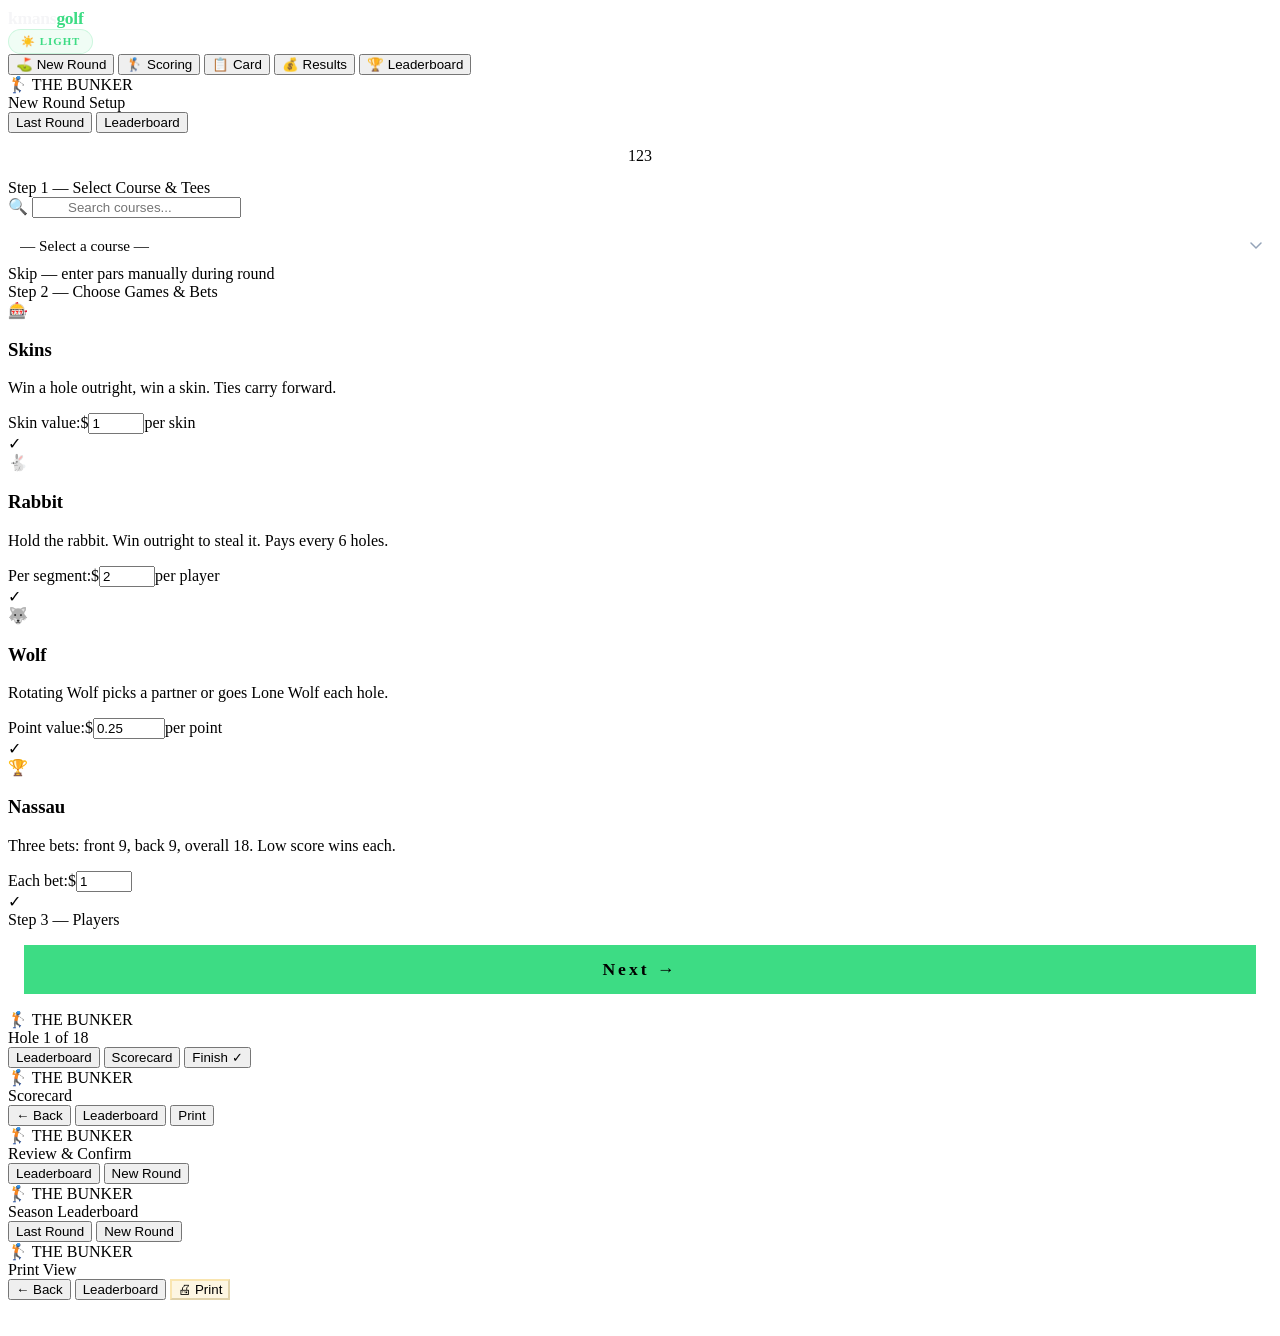
==== commit 2d3597ef: "Update index.html" ====
--- a/bunker/index.html
+++ b/bunker/index.html
@@ -5,351 +5,14 @@
 <meta name="viewport" content="width=device-width, initial-scale=1.0, user-scalable=yes">
 <meta name="mobile-web-app-capable" content="yes">
 <meta name="apple-mobile-web-app-capable" content="yes">
+<link rel="manifest" href="/manifest.json">
 <meta name="theme-color" content="#000000" id="theme-meta">
 <title>kmansgolf · The Bunker</title>
 <link rel="preconnect" href="https://fonts.googleapis.com">
 <link rel="preconnect" href="https://fonts.gstatic.com" crossorigin>
 <link href="https://fonts.googleapis.com/css2?family=DM+Mono:wght@400;500&family=Barlow+Condensed:wght@400;600;700;800&family=Barlow:wght@400;500;600;700&display=swap&font-display=swap" rel="stylesheet">
-<style>
-:root {
-  --navy:        #000000;
-  --navy-mid:    #1c1c1e;
-  --navy-light:  #3a3a3c;
-  --gold:        #e8b84b;
-  --gold-dim:    rgba(232,184,75,0.15);
-  --gold-border: rgba(232,184,75,0.4);
-  --blue-soft:   #6e6e73;
-  --green:       #2ecc71;
-  --green-bg:    rgba(46,204,113,0.15);
-  --red:         #e74c3c;
-  --red-bg:      rgba(231,76,60,0.15);
-  --amber:       #f39c12;
-  --amber-bg:    rgba(243,156,18,0.15);
-  --slate:       #8ba4c0;
-  --muted:       #6e6e73;
-  --border:      rgba(255,255,255,0.1);
-  --surface:     rgba(255,255,255,0.04);
-  --white:       #152e50;
-  --text:        #f5f5f7;
-  --green-win:   #2ecc71;
-  --sand:        #6e6e73;
-  --green-accent: #3ddc84;
-  --font-display:'Barlow Condensed', sans-serif;
-  --font-body:   'Barlow', sans-serif;
-  --font-mono:   'DM Mono', monospace;
-  --r:    6px; --r-md: 10px; --r-lg: 14px;
-  --shadow-sm:   0 2px 8px rgba(0,0,0,0.3);
-  --shadow-md:   0 4px 16px rgba(0,0,0,0.4);
-  --shadow-gold: 0 2px 8px rgba(232,184,75,0.2);
-}
-*{box-sizing:border-box;margin:0;padding:0;-webkit-tap-highlight-color:transparent;}
-html,body{height:100%;}
-body{font-family:var(--font-body);background:var(--navy);color:var(--text);min-height:100vh;}
-input,select,button{font-family:var(--font-body);}
-input[type=number]::-webkit-inner-spin-button,input[type=number]::-webkit-outer-spin-button{-webkit-appearance:none;}
-input[type=number]{-moz-appearance:textfield;}
-
-.view{display:none;min-height:100vh;}
-.view.active{display:flex;flex-direction:column;}
-
-#setup{padding:0 0 60px;max-width:520px;margin:0 auto;width:100%;}
-.logo{background:linear-gradient(160deg,var(--navy) 0%,var(--navy-mid) 100%);padding:22px 20px 18px;text-align:center;}
-.logo .flag{font-size:2.4rem;margin-bottom:6px;display:block;}
-.logo h1{font-family:var(--font-display);font-size:2.8rem;font-weight:800;letter-spacing:6px;color:var(--gold);line-height:1;}
-.logo p{font-family:var(--font-display);color:var(--blue-soft);font-size:0.65rem;letter-spacing:4px;text-transform:uppercase;margin-top:4px;font-weight:600;}
-.setup-section{padding:18px 16px 0;}
-.section-title{font-family:var(--font-display);font-size:0.6rem;letter-spacing:2.5px;font-weight:700;text-transform:uppercase;color:var(--green-accent);border-bottom:1px solid rgba(255,255,255,0.08);padding-bottom:6px;margin-bottom:12px;}
-
-.player-grid{display:grid;grid-template-columns:1fr 1fr;gap:8px;}
-.player-input-wrap{position:relative;}
-.player-num{position:absolute;left:11px;top:50%;transform:translateY(-50%);font-family:var(--font-display);font-size:0.65rem;color:var(--muted);font-weight:700;}
-input[type="text"],input[type="number"]{width:100%;background:var(--navy-mid);border:1.5px solid var(--border);color:var(--text);border-radius:var(--r);font-family:var(--font-body);font-size:0.95rem;outline:none;transition:border-color .15s,box-shadow .15s;}
-input[type="text"]{padding:10px 10px 10px 30px;}
-input[type="number"]{padding:9px 10px;}
-input:focus{border-color:var(--gold);box-shadow:0 0 0 3px rgba(232,184,75,0.15);}
-input::placeholder{color:var(--muted);}
-
-.games-grid{display:grid;gap:8px;}
-.game-toggle{background:var(--navy-mid);border:1.5px solid var(--border);border-radius:var(--r-md);padding:13px 14px;cursor:pointer;transition:all .15s;user-select:none;display:flex;align-items:flex-start;gap:12px;box-shadow:var(--shadow-sm);}
-.game-toggle.selected{border-color:var(--amber);box-shadow:var(--shadow-gold);}
-.game-toggle .gt-icon{font-size:1.4rem;flex-shrink:0;margin-top:1px;}
-.game-toggle .gt-info h3{font-size:0.92rem;font-weight:700;color:var(--text);}
-.game-toggle .gt-info p{font-size:0.76rem;color:var(--muted);margin-top:2px;line-height:1.4;}
-.game-toggle .gt-check{margin-left:auto;width:20px;height:20px;border-radius:50%;border:2px solid var(--border);flex-shrink:0;display:flex;align-items:center;justify-content:center;transition:all .15s;margin-top:2px;}
-.game-toggle.selected .gt-check{background:var(--amber);border-color:var(--amber);color:var(--white);font-size:11px;}
-.game-config{display:none;padding:10px 0 0 46px;}
-.game-toggle.selected .game-config{display:block;}
-.bet-row{display:flex;align-items:center;gap:8px;flex-wrap:wrap;}
-.bet-row label{font-size:0.78rem;color:var(--slate);white-space:nowrap;}
-.bet-row input{width:76px;}
-.bet-row .dollar{color:var(--amber);font-size:0.88rem;font-weight:600;}
-
-.start-btn{width:100%;padding:15px;background:var(--green-accent);color:#000;font-family:var(--font-display);font-size:1.2rem;font-weight:700;border:none;border-radius:var(--r-md);cursor:pointer;letter-spacing:3px;transition:opacity .15s;margin-top:8px;}
-.start-btn:hover{opacity:.9;}
-.start-btn:disabled{opacity:.4;cursor:not-allowed;}
-
-.course-search-wrap{position:relative;margin-bottom:8px;}
-.course-search-wrap input{padding-left:34px !important;}
-.course-search-icon{position:absolute;left:10px;top:50%;transform:translateY(-50%);font-size:0.9rem;pointer-events:none;}
-.course-list{display:grid;gap:6px;max-height:260px;overflow-y:auto;padding-right:2px;}
-.course-list::-webkit-scrollbar{width:4px;}
-.course-list::-webkit-scrollbar-thumb{background:var(--border);border-radius:2px;}
-.course-item{background:var(--navy-mid);border:1.5px solid var(--border);border-radius:var(--r);padding:10px 12px;cursor:pointer;transition:all .12s;display:flex;align-items:center;gap:10px;box-shadow:var(--shadow-sm);}
-.course-item:hover{border-color:var(--gold);}
-.course-item.selected{border-color:var(--amber);box-shadow:var(--shadow-gold);}
-.course-emoji{font-size:1.1rem;flex-shrink:0;}
-.course-info{flex:1;min-width:0;}
-.course-name{font-size:0.88rem;font-weight:700;white-space:nowrap;overflow:hidden;text-overflow:ellipsis;color:var(--text);}
-.course-loc{font-size:0.7rem;color:var(--muted);margin-top:1px;}
-.course-check{color:var(--amber);font-size:1rem;flex-shrink:0;opacity:0;transition:opacity .12s;}
-.course-item.selected .course-check{opacity:1;}
-.tee-picker-wrap{margin-top:8px;}
-.tee-label{font-family:var(--font-display);font-size:0.6rem;color:var(--slate);margin-bottom:6px;letter-spacing:2px;text-transform:uppercase;font-weight:700;}
-.tee-options{display:flex;flex-wrap:wrap;gap:6px;}
-.tee-btn{padding:5px 13px;border-radius:20px;font-size:0.8rem;cursor:pointer;font-family:var(--font-body);border:1.5px solid var(--border);background:var(--white);color:var(--slate);transition:all .12s;font-weight:500;}
-.tee-btn.active{font-weight:700;color:var(--white);border-color:transparent;}
-.course-skip{font-size:0.73rem;color:var(--muted);text-align:center;margin-top:8px;cursor:pointer;text-decoration:underline;}
-.course-skip:hover{color:var(--slate);}
-
-/* ── PLAYER DROPDOWNS ── */
-.player-slot-wrap{position:relative;}
-.player-slot-label{font-family:var(--font-display);font-size:0.58rem;letter-spacing:1.5px;color:var(--muted);font-weight:700;text-transform:uppercase;margin-bottom:4px;}
-.player-select-row{display:flex;gap:6px;align-items:center;}
-.player-select{flex:1;width:100%;background:var(--navy-mid);border:1.5px solid var(--border);color:var(--text);border-radius:var(--r);font-family:var(--font-body);font-size:0.9rem;outline:none;padding:9px 10px;transition:border-color .15s;appearance:none;-webkit-appearance:none;background-image:url("data:image/svg+xml,%3Csvg xmlns='http://www.w3.org/2000/svg' width='12' height='8' viewBox='0 0 12 8'%3E%3Cpath d='M1 1l5 5 5-5' stroke='%2394a3b8' stroke-width='1.5' fill='none' stroke-linecap='round'/%3E%3C/svg%3E");background-repeat:no-repeat;background-position:right 10px center;padding-right:28px;}
-.player-select:focus{border-color:var(--navy-light);box-shadow:0 0 0 3px rgba(30,58,95,0.1);}
-.player-custom-input{display:none;width:100%;background:var(--navy-mid);border:1.5px solid var(--amber);color:var(--text);border-radius:var(--r);font-family:var(--font-body);font-size:0.9rem;outline:none;padding:9px 10px;margin-top:5px;}
-.player-custom-input:focus{box-shadow:0 0 0 3px rgba(217,119,6,0.12);}
-.player-color-dot{width:10px;height:10px;border-radius:50%;flex-shrink:0;}
-
-/* ── HISTORY TAB ── */
-.history-leaderboard{background:var(--navy-mid);border-radius:var(--r-md);padding:14px;margin-bottom:16px;}
-.history-leaderboard-title{font-family:var(--font-display);font-size:0.58rem;letter-spacing:2.5px;color:var(--blue-soft);font-weight:700;text-transform:uppercase;margin-bottom:12px;}
-.leaderboard-row{display:flex;align-items:center;gap:10px;padding:8px 0;border-bottom:1px solid rgba(255,255,255,0.06);}
-.leaderboard-row:last-child{border-bottom:none;}
-.lb-rank{font-family:var(--font-display);font-size:1.3rem;font-weight:800;width:32px;color:var(--gold);}
-.lb-name{flex:1;font-size:0.95rem;font-weight:600;color:#e2e8f0;}
-.lb-stat{text-align:right;}
-.lb-money{font-family:var(--font-display);font-size:1.1rem;font-weight:800;}
-.lb-strokes{font-size:0.7rem;color:var(--muted);margin-top:1px;}
-.lb-money.pos{color:#86efac;}.lb-money.neg{color:#fca5a5;}.lb-money.zero{color:var(--blue-soft);}
-.lb-rounds{font-size:0.65rem;color:var(--muted);font-style:italic;margin-top:1px;}
-
-.history-section-label{font-family:var(--font-display);font-size:0.6rem;letter-spacing:2.5px;color:var(--blue-soft);font-weight:700;text-transform:uppercase;border-bottom:2px solid rgba(255,255,255,0.1);padding-bottom:6px;margin-bottom:10px;}
-.round-card{background:var(--navy-mid);border:1px solid var(--border);border-radius:var(--r-md);margin-bottom:10px;box-shadow:var(--shadow-sm);overflow:hidden;}
-.round-card-header{display:flex;align-items:center;justify-content:space-between;padding:11px 14px;cursor:pointer;user-select:none;}
-.round-card-header:active{background:rgba(255,255,255,0.05);}
-.round-course{font-size:0.92rem;font-weight:700;color:var(--text);}
-.round-meta{font-size:0.72rem;color:var(--muted);margin-top:2px;}
-.round-chevron{color:var(--muted);font-size:0.7rem;transition:transform .2s;flex-shrink:0;}
-.round-card.open .round-chevron{transform:rotate(180deg);}
-.round-card-body{display:none;border-top:1px solid rgba(255,255,255,0.08);}
-.round-card.open .round-card-body{display:block;}
-.round-money-row{display:flex;align-items:center;justify-content:space-between;padding:7px 14px;border-bottom:1px solid rgba(255,255,255,0.06);}
-.round-money-row:last-child{border-bottom:none;}
-.round-player-name{font-size:0.88rem;font-weight:600;display:flex;align-items:center;gap:7px;color:var(--text);}
-.round-player-money{font-family:var(--font-display);font-size:1rem;font-weight:800;}
-.round-player-score{font-size:0.72rem;color:var(--muted);}
-.round-game-chips{display:flex;flex-wrap:wrap;gap:6px;padding:10px 14px;border-top:1px solid var(--border);}
-.round-game-chip{font-family:var(--font-display);font-size:0.6rem;font-weight:700;letter-spacing:.5px;padding:3px 8px;border-radius:4px;background:rgba(255,255,255,0.06);color:var(--blue-soft);border:1px solid rgba(255,255,255,0.1);}
-.round-sc-wrap{overflow-x:auto;padding:10px 14px;border-top:1px solid var(--border);}
-.round-sc-wrap table{font-size:0.75rem;min-width:420px;}
-.round-sc-wrap thead th{font-size:0.55rem;padding:5px 4px;background:var(--navy);}
-.round-sc-wrap tbody td{padding:5px 4px;}
-.round-sc-wrap tfoot td{padding:5px 4px;font-size:0.75rem;background:var(--navy);}
-.history-empty{text-align:center;padding:40px 20px;color:var(--muted);}
-.history-empty-icon{font-size:2.5rem;margin-bottom:8px;}
-.clear-history-btn{display:block;width:100%;padding:10px;background:rgba(231,76,60,0.15);color:var(--red);border:none;border-radius:var(--r-md);font-family:var(--font-display);font-size:0.85rem;font-weight:700;letter-spacing:1px;cursor:pointer;margin-top:10px;}
-#play.active{display:flex;}
-/* ── SHARED HEADER ── */
-#app-header{background:var(--navy);width:100%;box-sizing:border-box;position:sticky;top:0;z-index:100;}
-.header-top{display:flex;align-items:center;justify-content:space-between;padding:10px 14px 8px;border-bottom:1px solid rgba(255,255,255,0.08);}
-.header-logo{font-family:var(--font-display);font-size:1.25rem;font-weight:800;letter-spacing:3px;color:var(--green-accent);line-height:1;white-space:nowrap;}
-.header-sub{font-size:0.68rem;color:var(--blue-soft);font-family:var(--font-display);letter-spacing:1px;margin-top:2px;}
-/* File-folder tabs */
-.tab-bar{display:flex;align-items:flex-end;padding:0 10px;gap:3px;background:var(--navy);border-bottom:2px solid var(--green-accent);}
-.tab-btn{flex:1;padding:7px 4px 6px;font-family:var(--font-display);font-size:0.62rem;font-weight:700;letter-spacing:0.8px;text-transform:uppercase;text-align:center;color:rgba(147,197,253,0.7);background:rgba(255,255,255,0.05);border:1px solid rgba(255,255,255,0.1);border-bottom:none;border-radius:5px 5px 0 0;cursor:pointer;transition:all .15s;white-space:nowrap;position:relative;bottom:-3px;}
-.tab-btn:hover{color:var(--gold);background:rgba(255,255,255,0.1);}
-.tab-btn.active{background:var(--green-accent);color:#000;border-color:var(--green-accent);font-weight:800;bottom:0;padding-bottom:9px;}
-.tab-btn.disabled{opacity:0.35;cursor:default;pointer-events:none;}
-/* views no longer have their own headers */
-.play-header{display:none!important;}
-.header-hole{display:none;}
-.play-content{flex:1;overflow-y:auto;padding:14px;max-width:600px;width:100%;margin:0 auto;}
-
-.hole-nav{display:flex;align-items:center;justify-content:space-between;background:var(--navy-mid);border:1px solid var(--border);border-radius:var(--r-md);padding:10px 8px;margin-bottom:12px;box-shadow:var(--shadow-sm);}
-.hole-nav-center{text-align:center;flex:1;}
-.hole-nav-center .hole-num{font-family:var(--font-display);font-size:1.6rem;font-weight:800;color:var(--gold);letter-spacing:1px;line-height:1;}
-.hole-nav-center .hole-par{font-family:var(--font-display);font-size:0.68rem;color:var(--muted);letter-spacing:2px;text-transform:uppercase;}
-.nav-btn{background:var(--navy-light);color:#f5f5f7;border:none;border-radius:var(--r);font-size:1.3rem;width:48px;height:48px;cursor:pointer;display:flex;align-items:center;justify-content:center;transition:opacity .15s;flex-shrink:0;}
-.nav-btn:hover:not(:disabled){opacity:.85;}
-.nav-btn:disabled{opacity:.3;cursor:default;}
-
-.par-selector{display:flex;gap:6px;justify-content:center;margin-bottom:14px;}
-.par-btn{background:var(--navy-mid);border:1.5px solid var(--border);color:var(--blue-soft);padding:6px 18px;border-radius:20px;font-size:0.85rem;cursor:pointer;font-family:var(--font-body);transition:all .12s;font-weight:500;}
-.par-btn.active{background:var(--green-accent);color:#000;border-color:var(--green-accent);font-weight:700;}
-
-.score-card{background:var(--navy-mid);border:1px solid var(--border);border-radius:var(--r-md);overflow:hidden;margin-bottom:14px;box-shadow:var(--shadow-sm);}
-.score-header{display:grid;grid-template-columns:1fr auto auto;padding:8px 14px;background:var(--navy);font-family:var(--font-display);font-size:0.6rem;letter-spacing:2px;text-transform:uppercase;color:var(--blue-soft);}
-.score-row{display:grid;grid-template-columns:1fr auto auto;padding:10px 14px;align-items:center;border-top:1px solid rgba(255,255,255,0.06);}
-.score-row:first-child{border-top:none;}
-.player-name-cell{font-size:0.92rem;font-weight:600;display:flex;align-items:center;gap:8px;color:var(--text);}
-.player-badge{width:8px;height:8px;border-radius:50%;flex-shrink:0;}
-.score-stepper{display:flex;align-items:center;gap:6px;}
-.stepper-btn{background:var(--navy);border:1.5px solid var(--border);color:var(--text);width:40px;height:40px;border-radius:var(--r);font-size:1.2rem;cursor:pointer;display:flex;align-items:center;justify-content:center;line-height:1;transition:all .1s;flex-shrink:0;font-weight:700;}
-.stepper-btn:active{background:var(--navy-mid);color:var(--gold);border-color:var(--navy-mid);}
-.score-val{min-width:38px;text-align:center;font-size:1.2rem;font-weight:700;color:var(--text);padding:0 2px;}
-.score-rel{text-align:center;font-size:0.72rem;font-weight:700;min-width:50px;padding-left:8px;}
-.score-rel.under{color:var(--green);}
-.score-rel.over{color:var(--red);}
-.score-rel.even{color:var(--muted);}
-.score-rel.eagle{color:var(--amber);}
-.score-rel.hole-in-one{color:var(--gold);}
-
-.game-panel{background:var(--navy-mid);border:1px solid var(--border);border-radius:var(--r-md);overflow:hidden;margin-bottom:10px;box-shadow:var(--shadow-sm);}
-.game-panel-header{display:flex;align-items:center;gap:10px;padding:10px 14px;background:var(--navy);border-bottom:1px solid rgba(255,255,255,0.08);cursor:pointer;user-select:none;}
-.game-panel-header .gp-icon{font-size:1.1rem;}
-.game-panel-header .gp-title{font-family:var(--font-display);font-size:0.8rem;font-weight:700;letter-spacing:2px;text-transform:uppercase;flex:1;color:var(--blue-soft);}
-.game-panel-header .gp-summary{font-size:0.73rem;color:var(--muted);}
-.game-panel-header .gp-chevron{color:var(--blue-soft);font-size:0.7rem;transition:transform .2s;}
-.game-panel.open .gp-chevron{transform:rotate(180deg);}
-.game-panel-body{display:none;padding:12px 14px;}
-.game-panel.open .game-panel-body{display:block;}
-
-.status-row{display:flex;align-items:center;justify-content:space-between;padding:7px 0;border-bottom:1px solid rgba(255,255,255,0.06);}
-.status-row:last-child{border-bottom:none;}
-.status-player{font-size:0.88rem;display:flex;align-items:center;gap:8px;color:var(--text);}
-.status-amount{font-size:0.88rem;font-weight:700;}
-.status-amount.pos{color:var(--green);}
-.status-amount.neg{color:var(--red);}
-.status-amount.zero{color:var(--muted);}
-.status-tag{font-family:var(--font-display);font-size:0.62rem;padding:2px 7px;border-radius:10px;font-weight:700;letter-spacing:.5px;}
-.tag-holds{background:rgba(240,192,64,0.15);color:var(--amber);}
-.tag-wolf{background:rgba(22,101,52,0.1);color:var(--green);}
-.tag-skin{background:var(--red-bg);color:var(--red);}
-.payout-notice{background:rgba(243,156,18,0.1);border:1px solid rgba(243,156,18,0.3);border-radius:var(--r);padding:9px 13px;margin-top:10px;font-size:0.8rem;color:var(--amber);text-align:center;font-weight:600;}
-
-.totals-bar{background:var(--navy-mid);border:none;border-radius:var(--r-md);padding:12px 14px;margin-bottom:12px;}
-.totals-bar h4{font-family:var(--font-display);font-size:0.58rem;letter-spacing:2.5px;text-transform:uppercase;color:var(--blue-soft);margin-bottom:10px;font-weight:700;}
-.totals-grid{display:grid;grid-template-columns:repeat(4,1fr);gap:6px;}
-.total-cell{text-align:center;}
-.total-cell .tc-name{font-family:var(--font-display);font-size:0.65rem;color:var(--blue-soft);margin-bottom:3px;white-space:nowrap;overflow:hidden;text-overflow:ellipsis;letter-spacing:.5px;font-weight:600;}
-.total-cell .tc-amount{font-family:var(--font-display);font-size:1.4rem;font-weight:800;}
-.tc-amount.pos{color:#86efac;}
-.tc-amount.neg{color:#fca5a5;}
-.tc-amount.zero{color:var(--blue-soft);}
-
-#scorecard-view{display:none;flex-direction:column;}
-#scorecard-view.active{display:flex;}
-
-.sc-table-wrap{overflow-x:auto;padding:14px;}
-table{width:100%;border-collapse:collapse;min-width:500px;}
-thead th{background:var(--navy);padding:8px;font-family:var(--font-display);font-size:0.6rem;letter-spacing:1.5px;text-transform:uppercase;color:var(--gold);border:1px solid rgba(255,255,255,0.08);text-align:center;}
-thead th:first-child{text-align:left;padding-left:12px;}
-tbody td{padding:9px 8px;border:1px solid rgba(255,255,255,0.08);text-align:center;font-size:0.88rem;color:var(--text);}
-tbody td:first-child{text-align:left;padding-left:12px;font-weight:600;}
-tbody tr:nth-child(even){background:rgba(255,255,255,0.04);}
-.cell-eagle{background:rgba(243,156,18,0.2);color:var(--amber);font-weight:700;}
-.cell-birdie{background:rgba(46,204,113,0.2);color:var(--green);font-weight:700;}
-.cell-par{color:var(--text);}
-.cell-bogey{background:rgba(231,76,60,0.15);color:var(--red);}
-.cell-double{background:rgba(231,76,60,0.25);color:#ff8080;font-weight:700;}
-.cell-empty{color:var(--muted);}
-tfoot td{background:var(--navy);color:var(--gold);font-family:var(--font-display);font-weight:700;font-size:0.88rem;padding:9px 8px;border:1px solid rgba(255,255,255,0.08);text-align:center;}
-tfoot td:first-child{text-align:left;padding-left:12px;}
-
-.wolf-ui{margin-top:8px;}
-.wolf-label{font-family:var(--font-display);font-size:0.6rem;color:var(--slate);margin-bottom:6px;letter-spacing:2px;text-transform:uppercase;font-weight:700;}
-.wolf-picker{display:flex;gap:6px;flex-wrap:wrap;}
-.wolf-pick-btn{padding:6px 14px;border-radius:20px;font-size:0.82rem;cursor:pointer;font-family:var(--font-body);border:1.5px solid var(--border);background:var(--navy-mid);color:var(--blue-soft);transition:all .12s;font-weight:500;}
-.wolf-pick-btn.picked{background:rgba(61,220,132,.15);border-color:#3ddc84;color:#3ddc84;font-weight:700;}
-.wolf-pick-btn.lone{background:var(--red-bg);border-color:#f87171;color:var(--red);font-weight:700;}
-.wolf-pick-btn.wolf-is{background:var(--amber-bg);border-color:var(--amber);color:var(--amber);font-weight:700;}
-
-#results-view{display:none;flex-direction:column;align-items:center;justify-content:flex-start;padding:0 0 60px;}
-#results-view.active{display:flex;}
-.results-header{background:linear-gradient(160deg,var(--navy) 0%,var(--navy-mid) 100%);border-bottom:3px solid var(--gold);width:100%;padding:22px 20px 18px;text-align:center;margin-bottom:20px;}
-#results-view h2{font-family:var(--font-display);font-size:2.2rem;font-weight:800;letter-spacing:4px;color:var(--gold);margin-bottom:4px;}
-.results-sub{color:var(--blue-soft);font-family:var(--font-display);font-size:0.7rem;letter-spacing:3px;}
-.results-body{width:100%;max-width:440px;padding:0 14px;}
-.results-card{background:var(--navy-mid);border:1px solid var(--border);border-radius:var(--r-md);width:100%;overflow:hidden;margin-bottom:14px;box-shadow:var(--shadow-sm);}
-.results-row{display:flex;align-items:center;justify-content:space-between;padding:13px 16px;border-bottom:1px solid rgba(255,255,255,0.06);}
-.results-row:last-child{border-bottom:none;}
-.results-row .rr-rank{font-family:var(--font-display);font-size:1.4rem;font-weight:800;width:28px;color:var(--amber);}
-.results-row .rr-name{font-size:0.95rem;font-weight:600;flex:1;color:var(--text);}
-.results-row .rr-score{font-size:0.82rem;color:var(--muted);margin-right:14px;}
-.results-row .rr-money{font-family:var(--font-display);font-size:1.4rem;font-weight:800;}
-.new-round-btn{background:var(--green-accent);color:#000;font-family:var(--font-display);font-size:1rem;font-weight:700;letter-spacing:2px;border:none;border-radius:var(--r-md);padding:14px 40px;cursor:pointer;margin-top:8px;}
-
-.step-dot{width:28px;height:28px;border-radius:50%;display:flex;align-items:center;justify-content:center;font-family:var(--font-display);font-size:0.75rem;font-weight:800;border:2px solid var(--border);color:var(--muted);background:var(--navy-mid);transition:all .2s;flex-shrink:0;}
-.step-dot.active{background:var(--green-accent);border-color:var(--green-accent);color:#000;}
-.step-dot.done{background:var(--green-bg);border-color:var(--green);color:var(--green);}
-.step-line{flex:1;height:2px;background:var(--border);max-width:50px;transition:background .2s;}
-.step-line.done{background:var(--green);}
-.wizard-step{display:none;padding-bottom:10px;}
-.wizard-step.active{display:block;}
-@media print{
-  #app-header{display:none!important;}
-  body{background:white!important;}
-  .print-card{box-shadow:none!important;border:1px solid #ccc!important;}
-}
-
-/* ── LIGHT THEME — dark chrome header + warm cream content ── */
-body[data-theme="light"]{
-  --navy:        #faf8f4;
-  --navy-mid:    #1c1c1e;
-  --navy-light:  #3a3a3c;
-  --text:        #1a1a1a;
-  --muted:       #6e6e73;
-  --blue-soft:   #6e6e73;
-  --slate:       #6e6e73;
-  --border:      rgba(0,0,0,0.08);
-  --surface:     rgba(0,0,0,0.03);
-  --gold:        #c8960c;
-  --green:       #27a85e;
-  --green-accent:#27a85e;
-  --green-bg:    #dcfce7;
-  --red:         #c0392b;
-  --red-bg:      #fee2e2;
-  --amber:       #d68910;
-  --amber-bg:    #fef3c7;
-  background:    #faf8f4;
-}
-body[data-theme="light"] .score-card,
-body[data-theme="light"] .game-panel,
-body[data-theme="light"] .round-card,
-body[data-theme="light"] .results-card,
-body[data-theme="light"] .hole-nav,
-body[data-theme="light"] .course-item,
-body[data-theme="light"] .game-toggle{background:#ffffff;border-color:rgba(0,0,0,0.08);box-shadow:0 1px 6px rgba(0,0,0,0.07);}
-body[data-theme="light"] input[type="text"],
-body[data-theme="light"] input[type="number"],
-body[data-theme="light"] .player-select,
-body[data-theme="light"] .player-custom-input{background:#f5f3ef;border-color:rgba(0,0,0,0.15);color:#1a1a1a;}
-body[data-theme="light"] input:focus{border-color:var(--green-accent);box-shadow:0 0 0 3px rgba(39,168,94,0.12);}
-body[data-theme="light"] .par-btn,
-body[data-theme="light"] .wolf-pick-btn,
-body[data-theme="light"] .step-dot{background:#f5f3ef;color:#475569;border-color:rgba(0,0,0,0.12);}
-body[data-theme="light"] .stepper-btn{background:#f0ede8;color:#1a1a1a;border-color:rgba(0,0,0,0.12);}
-body[data-theme="light"] .score-row,
-body[data-theme="light"] .status-row,
-body[data-theme="light"] .round-money-row,
-body[data-theme="light"] .results-row{border-bottom-color:rgba(0,0,0,0.07);}
-body[data-theme="light"] tbody td{border-color:rgba(0,0,0,0.07);}
-body[data-theme="light"] tbody tr:nth-child(even){background:rgba(0,0,0,0.02);}
-body[data-theme="light"] .round-card-body{border-top-color:rgba(0,0,0,0.07);}
-body[data-theme="light"] .round-game-chip{background:#f0ede8;color:#6e6e73;border-color:rgba(0,0,0,0.1);}
-body[data-theme="light"] .section-title,
-body[data-theme="light"] .history-section-label{border-bottom-color:rgba(0,0,0,0.08);color:#6e6e73;}
-body[data-theme="light"] .cell-eagle{background:#fef3c7;color:#b45309;}
-body[data-theme="light"] .cell-birdie{background:#dcfce7;color:#166534;}
-body[data-theme="light"] .cell-bogey{background:#fee2e2;color:#c0392b;}
-body[data-theme="light"] .cell-double{background:#fee2e2;color:#991b1b;}
-body[data-theme="light"] .payout-notice{background:#fef3c7;border-color:rgba(217,119,6,0.3);}
-body[data-theme="light"] .clear-history-btn{background:#fee2e2;color:#c0392b;}
-body[data-theme="light"] .course-item:hover{border-color:var(--green-accent);}
-body[data-theme="light"] .hole-nav-center .hole-num{color:#1a1a1a;}
-body[data-theme="light"] #app-header{background:#000000;}
-</style>
+<link rel="stylesheet" href="bunker-style.css">
+</head>
 </head>
 <body>
 <div id="app">
@@ -566,2120 +229,8 @@
     </div>
   </div>
 </div>
-
-<script>
-// ═══ STATE ═══════════════════════════════════════════
-let state = {
-  players: [], games: [], bets: {}, currentHole: 0,
-  pars: Array(18).fill(4), yardages: Array(18).fill(null),
-  courseName: 'Round', teeName: '', roundDate: null,
-  rabbit: { holder: null },
-  wolf: { order: [0,1,2,3], picks: Array(18).fill(null) },
-  money: []
-};
-
-// ═══ WIZARD ══════════════════════════════════════════
-let wizardStep = 0;
-
-function wizardNext() {
-  if (wizardStep === 2) { startRound(); return; }
-  wizardStep++;
-  updateWizard();
-}
-function wizardBack() {
-  if (wizardStep > 0) { wizardStep--; updateWizard(); }
-}
-function updateWizard() {
-  document.querySelectorAll('.wizard-step').forEach((s,i) => s.classList.toggle('active', i===wizardStep));
-  [0,1,2].forEach(i => {
-    const dot = document.getElementById(`sd${i}`);
-    dot.classList.remove('active','done');
-    if (i < wizardStep) { dot.classList.add('done'); dot.textContent='✓'; }
-    else if (i === wizardStep) { dot.classList.add('active'); dot.textContent=i+1; }
-    else { dot.textContent=i+1; }
-  });
-  ['sl01','sl12'].forEach((id,i) => {
-    const line = document.getElementById(id);
-    if (line) line.classList.toggle('done', wizardStep > i);
-  });
-  document.getElementById('wizard-back').style.display = wizardStep > 0 ? 'block' : 'none';
-  const nextBtn = document.getElementById('wizard-next');
-  if (wizardStep === 2) { nextBtn.textContent = 'Tee It Up ⛳'; }
-  else { nextBtn.textContent = 'Next →'; }
-  // Wolf note on step 3
-  const wolfOn = [...document.querySelectorAll('.game-toggle.selected')].some(e=>e.dataset.game==='wolf');
-  const wolfNote = document.getElementById('wolf-order-note');
-  if (wolfNote) wolfNote.style.display = (wizardStep===2 && wolfOn) ? 'block' : 'none';
-}
-
-// ═══ PLAYER PRESETS ══════════════════════════════════
-const PRESET_PLAYERS = ['Kevin','Josh','Danny','Larry','Ryan'];
-const COLORS = ['#e74c3c','#3498db','#f39c12','#9b59b6'];
-
-function initPlayerSlots() {
-  document.querySelectorAll('.player-slot').forEach(slot => {
-    const i = +slot.dataset.slot;
-    const colors = ['#e74c3c','#3498db','#f39c12','#9b59b6'];
-    const savedName = localStorage.getItem(`player_slot_${i}`) || '';
-    slot.innerHTML = `
-      <div class="player-slot-wrap">
-        <div class="player-slot-label" style="display:flex;align-items:center;gap:6px;">
-          <span class="player-color-dot" style="background:${colors[i]}"></span>P${i+1}
-        </div>
-        <select class="player-select" id="psel${i}" onchange="onPlayerSelect(${i})">
-        </select>
-        <input class="player-custom-input" id="pcustom${i}" type="text" placeholder="Enter name…" maxlength="14"
-          value="${savedName&&!PRESET_PLAYERS.includes(savedName)?savedName:''}"
-          style="display:${savedName&&!PRESET_PLAYERS.includes(savedName)?'block':'none'}"
-          oninput="localStorage.setItem('player_slot_${i}',this.value)">
-      </div>`;
-  });
-  refreshAllPlayerDropdowns();
-}
-
-function getSelectedPresets() {
-  // Returns array of preset names currently chosen (one per slot, ignoring custom/empty)
-  return [0,1,2,3].map(i => {
-    const sel = document.getElementById(`psel${i}`);
-    return sel && PRESET_PLAYERS.includes(sel.value) ? sel.value : null;
-  });
-}
-
-function refreshAllPlayerDropdowns() {
-  const selected = getSelectedPresets();
-  [0,1,2,3].forEach(i => {
-    const sel = document.getElementById(`psel${i}`);
-    if (!sel) return;
-    const currentVal = sel.value;
-    const savedName = localStorage.getItem(`player_slot_${i}`) || '';
-    sel.innerHTML = '<option value="">— Select player —</option>';
-    PRESET_PLAYERS.forEach(n => {
-      // Show if: this slot's own pick, OR not picked by any other slot
-      const takenByOther = selected.some((v, idx) => idx !== i && v === n);
-      if (!takenByOther || currentVal === n) {
-        const opt = document.createElement('option');
-        opt.value = n;
-        opt.textContent = n;
-        if (currentVal === n || (savedName === n && !currentVal)) opt.selected = true;
-        sel.appendChild(opt);
-      }
-    });
-    const customOpt = document.createElement('option');
-    customOpt.value = '__custom__';
-    customOpt.textContent = '+ Custom name…';
-    if (currentVal === '__custom__' || (savedName && !PRESET_PLAYERS.includes(savedName) && savedName !== '')) {
-      customOpt.selected = true;
-    }
-    sel.appendChild(customOpt);
-  });
-}
-
-function onPlayerSelect(i) {
-  const sel = document.getElementById(`psel${i}`);
-  const custom = document.getElementById(`pcustom${i}`);
-  if (sel.value === '__custom__') {
-    custom.style.display = 'block';
-    custom.focus();
-    localStorage.removeItem(`player_slot_${i}`);
-  } else {
-    custom.style.display = 'none';
-    localStorage.setItem(`player_slot_${i}`, sel.value);
-  }
-  refreshAllPlayerDropdowns();
-}
-
-function getPlayerName(i) {
-  const sel = document.getElementById(`psel${i}`);
-  const custom = document.getElementById(`pcustom${i}`);
-  if (!sel) return `Player ${i+1}`;
-  if (sel.value === '__custom__') return custom.value.trim() || `Player ${i+1}`;
-  return sel.value || `Player ${i+1}`;
-}
-const SCORE_LABELS = {'-2':'Eagle','-1':'Birdie','0':'Par','1':'Bogey','2':'Double','3':'Triple'};
-
-// ── SETUP HELPERS ────────────────────────────────────────────────────
-function toggleGame(el) { el.classList.toggle('selected'); updateWizard(); }
-
-function startRound() {
-  const names = [0,1,2,3].map(i => getPlayerName(i));
-  const selectedGames = [...document.querySelectorAll('.game-toggle.selected')].map(el => el.dataset.game);
-
-  state.players = names.map(n => ({ name: n, scores: Array(18).fill(null) }));
-  state.games = selectedGames;
-  state.bets = {
-    skins: +document.getElementById('skins-bet').value || 1,
-    rabbit: +document.getElementById('rabbit-bet').value || 2,
-    wolf: +document.getElementById('wolf-bet').value || 0.25,
-    nassau: +document.getElementById('nassau-bet').value || 1,
-  };
-  state.currentHole = 0;
-  state.money = Array(4).fill(0);
-  state.rabbit = { holder: null };
-  state.wolf = { order: [0,1,2,3], picks: Array(18).fill(null) };
-  state.roundDate = new Date().toISOString();
-
-  // Load course pars if a course is selected
-  if (selectedCourseId) {
-    const course = COURSES.find(c => c.id === selectedCourseId);
-    const tee = course.tees[selectedTeeIdx];
-    state.pars = tee.holes.map(h => h.par);
-    state.yardages = tee.holes.map(h => h.yds);
-    state.courseName = course.name;
-    state.teeName = `${tee.name} tees · ${tee.yards}y · ${tee.rating}/${tee.slope}`;
-  } else {
-    state.pars = Array(18).fill(4);
-    state.yardages = Array(18).fill(null);
-    state.courseName = 'Round';
-    state.teeName = '';
-  }
-
-  document.getElementById('header-hole-label').textContent = (state.courseName && state.courseName !== 'Round' ? state.courseName + ' · ' : '') + (state.teeName || 'Hole 1 of 18');
-  showView('play');
-  renderHole();
-  updateHeader('play');
-}
-
-// ── VIEW SWITCHING ───────────────────────────────────────────────────
-function showView(id) {
-  document.querySelectorAll('.view').forEach(v => v.classList.remove('active'));
-  document.getElementById(id).classList.add('active');
-  updateHeader(id);
-}
-
-function navTo(id) {
-  if (id === 'play' && !state.players?.length) return;
-  if (id === 'scorecard-view') { renderScorecardTable(); }
-  if (id === 'results-view') { renderResults(); }
-  if (id === 'history-view') { renderHistory(); }
-  showView(id);
-}
-
-function updateHeader(activeId) {
-  const inRound = state.players?.length > 0;
-
-  // Subtitle
-  const subtitles = {
-    'setup':          'New Round Setup',
-    'play':           document.getElementById('header-hole-label')?.textContent || 'Hole 1 of 18',
-    'scorecard-view': 'Scorecard',
-    'results-view':   'Review & Confirm',
-    'history-view':   'Leaderboard',
-    'print-view':     'Print View',
-  };
-  const sub = document.getElementById('header-subtitle');
-  if (sub) sub.textContent = subtitles[activeId] || '';
-
-  // Tab map: tabId → viewId
-  const tabs = {
-    'tab-setup':    'setup',
-    'tab-play':     'play',
-    'tab-card':     'scorecard-view',
-    'tab-results':  'results-view',
-    'tab-history':  'history-view',
-  };
-
-  Object.entries(tabs).forEach(([tabId, viewId]) => {
-    const tab = document.getElementById(tabId);
-    if (!tab) return;
-    // Active = current page
-    tab.classList.toggle('active', viewId === activeId);
-    // Disabled = requires active round but none exists
-    const needsRound = ['tab-play','tab-card','tab-results'].includes(tabId);
-    tab.classList.toggle('disabled', needsRound && !inRound);
-  });
-}
-
-function updateHomeButtons() { updateHeader('setup'); }
-function showHistory() { showView('history-view'); renderHistory(); }
-
-function backToPlay() {
-  if (state.players?.length > 0) {
-    showView('play');
-  } else {
-    showView('setup');
-    updateHomeButtons();
-  }
-}
-
-function homeShowScorecard() {
-  if (!state.players?.length) { alert('No round in progress.'); return; }
-  showView('scorecard-view');
-  renderScorecardTable();
-}
-function homeResumeRound() {
-  if (!state.players?.length) { alert('No round in progress.'); return; }
-  showView('play');
-}
-function updateHomeButtons() {
-  const inProgress = state.players?.length > 0;
-  const scBtn = document.getElementById('home-scorecard-btn');
-  const resBtn = document.getElementById('home-resume-btn');
-  if (scBtn) scBtn.style.display = inProgress ? '' : 'none';
-  if (resBtn) resBtn.style.display = inProgress ? '' : 'none';
-}
-function newRound() {
-  // Full reset so course picker starts fresh
-  wizardStep = 0;
-  selectedCourseId = null;
-  selectedTeeIdx = 0;
-  state = {
-    players: [], games: [], bets: {},
-    currentHole: 0,
-    pars: Array(18).fill(4),
-    yardages: Array(18).fill(null),
-    courseName: 'Round', teeName: '', roundDate: null,
-    rabbit: { holder: null },
-    wolf: { picks: Array(18).fill(null) },
-    money: []
-  };
-  // Clear course search input
-  const cSearch = document.getElementById('course-search');
-  if (cSearch) cSearch.value = '';
-  filterCourseDropdown();
-  updateWizard();
-  showView('setup');
-  updateHomeButtons();
-}
-function saveAndNewRound() { saveRound(); gistSync(); newRound(); }
-function showPrintView() { showView('print-view'); renderPrintView(); }
-
-function showLastRound() {
-  const rounds = loadRounds();
-  if (rounds.length === 0) { alert('No saved rounds yet.'); return; }
-  renderResultsFromRound(rounds[0]);
-  showView('results-view');
-}
-
-// ── AUTO-SAVE (on hole advance) ──────────────────────────────────────
-function autoSaveRound() {
-  // Only save if at least some scores entered
-  const hasScores = state.players.some(p => p.scores.some(s => s !== null));
-  if (!hasScores) return;
-  saveRound();
-}
-
-// ── SAVE ROUND TO LOCALSTORAGE ───────────────────────────────────────
-function saveRound() {
-  const key = 'golf_rounds';
-  let rounds = [];
-  try { rounds = JSON.parse(localStorage.getItem(key) || '[]'); } catch(e) {}
-
-  const money = calcTotalMoney();
-  const gameMoney = {};
-  if (state.games.includes('skins'))  gameMoney.skins  = calcSkinsMoney();
-  if (state.games.includes('rabbit')) gameMoney.rabbit = calcRabbitMoney();
-  if (state.games.includes('wolf'))   gameMoney.wolf   = calcWolfMoney();
-  if (state.games.includes('nassau')) gameMoney.nassau = calcNassauMoney().total;
-
-  const roundData = {
-    id: state.roundDate || new Date().toISOString(),
-    date: state.roundDate || new Date().toISOString(),
-    courseName: state.courseName || 'Unknown Course',
-    teeName: state.teeName || '',
-    players: state.players.map((p,i) => ({
-      name: p.name,
-      scores: [...p.scores],
-      money: money[i]
-    })),
-    pars: [...state.pars],
-    games: [...state.games],
-    bets: {...state.bets},
-    gameMoney,
-    holesPlayed: (state.players[0]?.scores||[]).filter(s=>s!==null).length
-  };
-
-  // Replace if same round (same id), otherwise append
-  const existingIdx = rounds.findIndex(r => r.id === roundData.id);
-  if (existingIdx >= 0) rounds[existingIdx] = roundData;
-  else rounds.unshift(roundData);
-
-  try { localStorage.setItem(key, JSON.stringify(rounds)); } catch(e) {}
-}
-
-// ── HISTORY / LEADERBOARD ────────────────────────────────────────────
-function loadRounds() {
-  try { return JSON.parse(localStorage.getItem('golf_rounds') || '[]'); } catch(e) { return []; }
-}
-
-function renderHistory() {
-  const content = document.getElementById('history-content');
-  content.innerHTML = '';
-  const rounds = loadRounds();
-
-  // Season leaderboard — aggregate by player name
-  const leaderMap = {};
-  rounds.forEach(r => {
-    r.players.forEach(p => {
-      if (!leaderMap[p.name]) leaderMap[p.name] = { money: 0, strokes: 0, rounds: 0 };
-      leaderMap[p.name].money += p.money || 0;
-      leaderMap[p.name].strokes += p.scores.reduce((a,s)=>a+(s||0),0);
-      leaderMap[p.name].rounds++;
-    });
-  });
-
-  const leaderEntries = Object.entries(leaderMap).sort((a,b) => b[1].money - a[1].money);
-
-  // Leaderboard card
-  const lb = el('div','history-leaderboard');
-  const lbTitle = el('div','history-leaderboard-title'); lbTitle.textContent = '🏆 Season Leaderboard';
-  lb.appendChild(lbTitle);
-
-  if (leaderEntries.length === 0) {
-    lb.innerHTML += '<div style="color:var(--blue-soft);font-size:0.85rem;text-align:center;padding:10px 0;">No rounds saved yet</div>';
-  } else {
-    const medals = ['🥇','🥈','🥉'];
-    leaderEntries.forEach(([name, stats], rank) => {
-      const row = el('div','leaderboard-row');
-      const moneyClass = stats.money > 0 ? 'pos' : stats.money < 0 ? 'neg' : 'zero';
-      row.innerHTML = `
-        <div class="lb-rank">${medals[rank] || (rank+1)}</div>
-        <div class="lb-name">${name}</div>
-        <div class="lb-stat">
-          <div class="lb-money ${moneyClass}">${fmt(stats.money)}</div>
-          <div class="lb-strokes">${stats.strokes > 0 ? stats.strokes + ' strokes' : ''}</div>
-          <div class="lb-rounds">${stats.rounds} round${stats.rounds!==1?'s':''}</div>
-        </div>`;
-      lb.appendChild(row);
-    });
-  }
-  content.appendChild(lb);
-
-  // Round history list
-  if (rounds.length > 0) {
-    const histLabel = el('div','history-section-label'); histLabel.textContent = 'Round History';
-    content.appendChild(histLabel);
-
-    rounds.forEach((r, idx) => {
-      const card = buildRoundCard(r, idx);
-      content.appendChild(card);
-    });
-
-    const clearBtn = el('button','clear-history-btn');
-    clearBtn.textContent = 'Clear All History';
-    clearBtn.onclick = () => {
-      if (confirm('Delete all saved rounds? This cannot be undone.')) {
-        localStorage.removeItem('golf_rounds');
-        renderHistory();
-      }
-    };
-    content.appendChild(clearBtn);
-  } else {
-    const empty = el('div','history-empty');
-    empty.innerHTML = '<div class="history-empty-icon">⛳</div><div>No rounds saved yet.<br>Complete a round and tap <b>Save &amp; New Round</b>.</div>';
-    content.appendChild(empty);
-  }
-
-  // ── Gist sync at bottom as collapsible ──
-  const syncWrap = el('div');
-  syncWrap.style.cssText = 'margin:20px 0 8px;';
-  const syncToggle = el('button');
-  syncToggle.style.cssText = 'background:none;border:none;color:var(--muted);font-family:var(--font-display);font-size:0.65rem;letter-spacing:2px;text-transform:uppercase;cursor:pointer;padding:8px 0;width:100%;text-align:center;';
-  syncToggle.textContent = '⚙ Sync Settings';
-  const syncPanel = el('div');
-  syncPanel.style.display = 'none';
-  syncPanel.innerHTML = renderGistPanel();
-  syncToggle.onclick = () => {
-    const open = syncPanel.style.display !== 'none';
-    syncPanel.style.display = open ? 'none' : 'block';
-    syncToggle.textContent = open ? '⚙ Sync Settings' : '⚙ Hide Sync Settings';
-  };
-  syncWrap.appendChild(syncToggle);
-  syncWrap.appendChild(syncPanel);
-  content.appendChild(syncWrap);
-}
-
-function buildRoundCard(r, idx) {
-  const card = el('div','round-card');
-  const dateStr = new Date(r.date).toLocaleDateString('en-US',{month:'short',day:'numeric',year:'numeric'});
-  const holesLabel = r.holesPlayed === 18 ? '18 holes' : `${r.holesPlayed} holes`;
-  const teeLabel = r.teeName ? ` · ${r.teeName.split('·')[0].trim()}` : '';
-  const gameIcons = {skins:'🎰 Skins', rabbit:'🐇 Rabbit', wolf:'🐺 Wolf', nassau:'🏆 Nassau'};
-
-  const hdr = el('div','round-card-header');
-  hdr.innerHTML = `
-    <div>
-      <div class="round-course">${r.courseName}</div>
-      <div class="round-meta">${dateStr} · ${holesLabel}${teeLabel}</div>
-    </div>
-    <div style="display:flex;align-items:center;gap:10px;">
-      <div style="text-align:right;">
-        ${r.players.slice().sort((a,b)=>b.money-a.money).slice(0,1).map(p=>`<div style="font-family:var(--font-display);font-size:0.8rem;font-weight:700;color:var(--amber);">${p.name} ${fmt(p.money)}</div>`).join('')}
-      </div>
-      <span class="round-chevron">▼</span>
-    </div>`;
-  hdr.onclick = () => card.classList.toggle('open');
-  card.appendChild(hdr);
-
-  const body = el('div','round-card-body');
-
-  // Money + scores per player
-  const sortedPlayers = r.players.slice().sort((a,b)=>b.money-a.money);
-  sortedPlayers.forEach(p => {
-    const row = el('div','round-money-row');
-    const total = p.scores.reduce((a,s)=>a+(s||0),0);
-    const moneyClass = p.money > 0 ? 'pos' : p.money < 0 ? 'neg' : 'zero';
-    row.innerHTML = `
-      <div class="round-player-name">${p.name}</div>
-      <div style="display:flex;align-items:center;gap:10px;">
-        <div class="round-player-score">${total > 0 ? total + ' strokes' : '–'}</div>
-        <div class="round-player-money ${moneyClass}">${fmt(p.money)}</div>
-      </div>`;
-    body.appendChild(row);
-  });
-
-  // Game breakdown chips
-  if (r.games && r.games.length > 0) {
-    const chips = el('div','round-game-chips');
-    r.games.forEach(g => {
-      const chip = el('div','round-game-chip');
-      chip.textContent = gameIcons[g] || g;
-      chips.appendChild(chip);
-    });
-    body.appendChild(chips);
-  }
-
-  // Hole-by-hole scorecard (collapsed by default within card)
-  const scToggle = el('div');
-  scToggle.style.cssText = 'padding:8px 14px;cursor:pointer;font-family:var(--font-display);font-size:0.65rem;letter-spacing:1.5px;color:var(--navy-light);font-weight:700;text-transform:uppercase;border-top:1px solid var(--border);display:flex;align-items:center;gap:6px;';
-  scToggle.innerHTML = '📋 Scorecard <span style="color:var(--muted);font-weight:400;">(tap to expand)</span>';
-  const scWrap = el('div','round-sc-wrap');
-  scWrap.style.display = 'none';
-  scToggle.onclick = () => {
-    if (scWrap.style.display === 'none') {
-      scWrap.style.display = 'block';
-      scWrap.innerHTML = '';
-      scWrap.appendChild(buildHistoryScorecardTable(r));
-    } else {
-      scWrap.style.display = 'none';
-    }
-  };
-  body.appendChild(scToggle);
-  body.appendChild(scWrap);
-
-  // Edit hole buttons for saved round
-  const editSec = el('div');
-  editSec.style.cssText = 'padding:8px 14px;border-top:1px solid var(--border);';
-  editSec.innerHTML = `<div style="font-family:var(--font-display);font-size:0.6rem;letter-spacing:1.5px;color:var(--muted);text-transform:uppercase;margin-bottom:6px;">✏️ Edit a hole</div>`;
-  const hGrid = el('div');
-  hGrid.style.cssText = 'display:grid;grid-template-columns:repeat(6,1fr);gap:4px;';
-  for (let h = 0; h < 18; h++) {
-    const hasScore = r.players.some(p => p.scores[h] !== null && p.scores[h] !== undefined);
-    const btn = document.createElement('button');
-    btn.textContent = `H${h+1}`;
-    btn.style.cssText = `padding:5px 2px;font-family:var(--font-display);font-size:0.7rem;font-weight:700;border:1.5px solid ${hasScore?'var(--navy-light)':'var(--border)'};border-radius:var(--r);background:${hasScore?'var(--navy-mid)':'var(--white)'};color:${hasScore?'var(--gold)':'var(--muted)'};cursor:pointer;`;
-    btn.onclick = () => openEditModal(h, r.id);
-    hGrid.appendChild(btn);
-  }
-  editSec.appendChild(hGrid);
-  body.appendChild(editSec);
-
-  card.appendChild(body);
-  return card;
-}
-
-function buildHistoryScorecardTable(r) {
-  const table = document.createElement('table');
-  const thead = document.createElement('thead');
-  const tr1 = document.createElement('tr');
-  ['Player','1','2','3','4','5','6','7','8','9','Out','10','11','12','13','14','15','16','17','18','In','Total'].forEach(h => {
-    const th = document.createElement('th'); th.textContent = h; tr1.appendChild(th);
-  });
-  thead.appendChild(tr1);
-
-  const parRow = document.createElement('tr');
-  ['Par',...r.pars.slice(0,9), r.pars.slice(0,9).reduce((a,b)=>a+b,0),
-   ...r.pars.slice(9), r.pars.slice(9).reduce((a,b)=>a+b,0),
-   r.pars.reduce((a,b)=>a+b,0)].forEach(v => {
-    const td = document.createElement('td'); td.textContent=v; td.style.color='var(--muted)'; parRow.appendChild(td);
-  });
-  thead.appendChild(parRow);
-  table.appendChild(thead);
-
-  const tbody = document.createElement('tbody');
-  r.players.forEach((p, pi) => {
-    const tr = document.createElement('tr');
-    const front9 = p.scores.slice(0,9).reduce((a,s)=>a+(s||0),0);
-    const back9 = p.scores.slice(9).reduce((a,s)=>a+(s||0),0);
-    const cells = [p.name, ...p.scores.slice(0,9), front9||'', ...p.scores.slice(9), back9||'', (front9+back9)||''];
-    cells.forEach((v, ci) => {
-      const td = document.createElement('td');
-      if (ci === 0) { td.textContent = v; td.style.color = COLORS[pi % COLORS.length]; td.style.fontWeight = '700'; }
-      else if (ci === 10 || ci === 20 || ci === 21) { td.textContent = v||''; td.style.fontWeight='700'; }
-      else {
-        const realIdx = ci < 10 ? ci-1 : ci === 20||ci===21 ? -1 : ci-11;
-        if (realIdx >= 0 && realIdx < 18) {
-          const sc = p.scores[realIdx];
-          if (sc === null || sc === undefined) { td.textContent = '—'; td.className = 'cell-empty'; }
-          else {
-            const diff = sc - r.pars[realIdx];
-            td.textContent = sc;
-            if (diff <= -2) td.className = 'cell-eagle';
-            else if (diff === -1) td.className = 'cell-birdie';
-            else if (diff === 0) td.className = 'cell-par';
-            else if (diff === 1) td.className = 'cell-bogey';
-            else td.className = 'cell-double';
-          }
-        } else { td.textContent = v||''; }
-      }
-      tr.appendChild(td);
-    });
-    tbody.appendChild(tr);
-  });
-  table.appendChild(tbody);
-  return table;
-}
-
-// ── RENDER HOLE ──────────────────────────────────────────────────────
-function renderHole() {
-  if (!state.players?.length) return;
-  const h = state.currentHole;
-  const hLabel = `Hole ${h+1} of 18`;
-  const holeEl = document.getElementById('header-hole-label');
-  if (holeEl) holeEl.textContent = hLabel;
-  const subEl = document.getElementById('header-subtitle');
-  if (subEl && document.getElementById('play').classList.contains('active')) subEl.textContent = hLabel;
-
-  const content = document.getElementById('play-content');
-  content.innerHTML = '';
-
-  // Running totals bar
-  content.appendChild(buildTotalsBar());
-
-  // Hole nav
-  const nav = el('div','hole-nav');
-  const prevBtn = el('button','nav-btn'); prevBtn.textContent = '‹'; prevBtn.disabled = h === 0;
-  prevBtn.onclick = () => { state.currentHole--; renderHole(); };
-  const center = el('div','hole-nav-center');
-  const yds = state.yardages && state.yardages[h] ? `<div style="font-size:0.72rem;color:var(--muted);margin-top:2px;">${state.yardages[h]} yds</div>` : '';
-  center.innerHTML = `<div class="hole-num">Hole ${h+1}</div><div class="hole-par">Par ${state.pars[h]}</div>${yds}`;
-  const nextBtn = el('button','nav-btn'); nextBtn.textContent = '›'; nextBtn.disabled = h === 17;
-  nextBtn.onclick = () => { autoSaveRound(); state.currentHole++; renderHole(); };
-  nav.append(prevBtn, center, nextBtn);
-  content.appendChild(nav);
-
-  // Par selector
-  const parSel = el('div','par-selector');
-  [3,4,5].forEach(p => {
-    const btn = el('button','par-btn'); btn.textContent = `Par ${p}`;
-    if (state.pars[h] === p) btn.classList.add('active');
-    btn.onclick = () => { state.pars[h] = p; renderHole(); };
-    parSel.appendChild(btn);
-  });
-  content.appendChild(parSel);
-
-  // Score card
-  content.appendChild(buildScoreEntry(h));
-
-  // Wolf partner picker (if wolf selected)
-  if (state.games.includes('wolf')) {
-    content.appendChild(buildWolfUI(h));
-  }
-
-  // Game status panels
-  if (state.games.includes('rabbit')) content.appendChild(buildRabbitPanel(h));
-  if (state.games.includes('skins'))  content.appendChild(buildSkinsPanel());
-  if (state.games.includes('wolf'))   content.appendChild(buildWolfPanel());
-  if (state.games.includes('nassau')) content.appendChild(buildNassauPanel());
-}
-
-function buildTotalsBar() {
-  const bar = el('div','totals-bar');
-  const title = el('h4'); title.textContent = 'Running Totals';
-  const grid = el('div','totals-grid');
-  state.players.forEach((p,i) => {
-    const money = calcTotalMoney();
-    const amt = money[i];
-    const cell = el('div','total-cell');
-    cell.innerHTML = `<div class="tc-name">${p.name}</div><div class="tc-amount ${amt>0?'pos':amt<0?'neg':'zero'}">${fmt(amt)}</div>`;
-    grid.appendChild(cell);
-  });
-  bar.append(title, grid);
-  return bar;
-}
-
-function buildScoreEntry(h) {
-  const card = el('div','score-card');
-  const hdr = el('div','score-header');
-  hdr.innerHTML = '<div>Player</div><div style="text-align:center">Score</div><div style="text-align:center">+/-</div>';
-  card.appendChild(hdr);
-
-  state.players.forEach((p,i) => {
-    const row = el('div','score-row');
-    const nameCell = el('div','player-name-cell');
-    const badge = el('span',`player-badge p${i}`);
-    nameCell.append(badge, document.createTextNode(p.name));
-
-    const stepper = el('div','score-stepper');
-    const minus = el('button','stepper-btn'); minus.textContent = '−';
-    const val = el('div','score-val'); val.textContent = p.scores[h] ?? '−';
-    const plus = el('button','stepper-btn'); plus.textContent = '+';
-
-    minus.onclick = () => {
-      if (p.scores[h] === null) p.scores[h] = state.pars[h];
-      else if (p.scores[h] > 1) p.scores[h]--;
-      recalc(); renderHole();
-    };
-    plus.onclick = () => {
-      if (p.scores[h] === null) p.scores[h] = state.pars[h];
-      else p.scores[h]++;
-      recalc(); renderHole();
-    };
-    stepper.append(minus, val, plus);
-
-    const rel = el('div','score-rel');
-    if (p.scores[h] !== null) {
-      const diff = p.scores[h] - state.pars[h];
-      rel.textContent = diff === 0 ? 'E' : diff > 0 ? `+${diff}` : `${diff}`;
-      if (diff <= -2) { rel.className = 'score-rel eagle'; rel.textContent = diff===-1?'🐦':'🦅'; }
-      else if (diff === -1) { rel.className = 'score-rel under'; }
-      else if (diff === 0) rel.className = 'score-rel even';
-      else rel.className = 'score-rel over';
-    } else { rel.textContent = ''; }
-
-    row.append(nameCell, stepper, rel);
-    card.appendChild(row);
-  });
-
-  // Edit a previous hole
-  if (h > 0) {
-    const editLink = el('div');
-    editLink.style.cssText = 'padding:7px 14px;font-size:0.73rem;color:var(--navy-light);cursor:pointer;border-top:1px solid var(--surface);text-align:center;font-family:var(--font-display);letter-spacing:.5px;text-decoration:underline;';
-    editLink.textContent = `✏️ Edit hole ${h} scores`;
-    editLink.onclick = () => openEditModal(h - 1, null);
-    card.appendChild(editLink);
-  }
-
-  return card;
-}
-
-function buildWolfUI(h) {
-  const wolfIdx = h % 4;
-  const wolfName = state.players[wolfIdx].name;
-  const pick = state.wolf.picks[h];
-
-  const wrap = el('div','game-panel');
-  wrap.classList.add('open');
-  const hdr = el('div','game-panel-header');
-  hdr.innerHTML = `<span class="gp-icon">🐺</span><span class="gp-title">Wolf Decision</span><span class="gp-summary c${wolfIdx}">${wolfName} is Wolf</span>`;
-  hdr.onclick = () => wrap.classList.toggle('open');
-  const body = el('div','game-panel-body');
-
-  const lbl = el('div','wolf-label'); lbl.textContent = `${wolfName} chooses a partner or goes Lone:`;
-  const picker = el('div','wolf-picker');
-
-  state.players.forEach((p,i) => {
-    if (i === wolfIdx) {
-      const btn = el('button','wolf-pick-btn wolf-is'); btn.textContent = `${p.name} (Wolf)`; btn.disabled = true;
-      picker.appendChild(btn);
-      return;
-    }
-    const btn = el('button','wolf-pick-btn');
-    btn.textContent = p.name;
-    if (pick === i) btn.classList.add('picked');
-    btn.onclick = () => {
-      state.wolf.picks[h] = (state.wolf.picks[h] === i) ? null : i;
-      recalc(); renderHole();
-    };
-    picker.appendChild(btn);
-  });
-
-  const loneBtn = el('button','wolf-pick-btn');
-  loneBtn.textContent = '🐺 Lone Wolf';
-  if (pick === 'lone') loneBtn.classList.add('lone');
-  loneBtn.onclick = () => {
-    state.wolf.picks[h] = (state.wolf.picks[h] === 'lone') ? null : 'lone';
-    recalc(); renderHole();
-  };
-  picker.appendChild(loneBtn);
-
-  body.append(lbl, picker);
-  wrap.append(hdr, body);
-  return wrap;
-}
-
-// ── GAME PANELS ──────────────────────────────────────────────────────
-function buildRabbitPanel(h) {
-  const panel = el('div','game-panel open');
-  const rabbitState = calcRabbitState();
-  const holder = rabbitState.holder;
-  const segment = Math.floor(h / 6);
-  const segmentEnd = (segment + 1) * 6 - 1;
-  const payoutHole = segmentEnd + 1;
-
-  const summary = holder !== null ? `${state.players[holder].name} holds 🐇` : 'Unclaimed';
-  const hdr = el('div','game-panel-header');
-  hdr.innerHTML = `<span class="gp-icon">🐇</span><span class="gp-title">Rabbit</span><span class="gp-summary">${summary}</span><span class="gp-chevron">▼</span>`;
-  hdr.onclick = () => panel.classList.toggle('open');
-
-  const body = el('div','game-panel-body');
-
-  state.players.forEach((p,i) => {
-    const row = el('div','status-row');
-    const nameDiv = el('div','status-player');
-    const badge = el('span',`player-badge p${i}`);
-    nameDiv.append(badge, document.createTextNode(p.name));
-    if (i === holder) {
-      const tag = el('span','status-tag tag-holds'); tag.textContent = 'HOLDS';
-      nameDiv.appendChild(tag);
-    }
-    const earnings = el('div','status-amount');
-    const amt = calcRabbitMoney()[i];
-    earnings.textContent = fmt(amt);
-    earnings.className = `status-amount ${amt>0?'pos':amt<0?'neg':'zero'}`;
-    row.append(nameDiv, earnings);
-    body.appendChild(row);
-  });
-
-  if (h === segmentEnd) {
-    const notice = el('div','payout-notice');
-    notice.textContent = `💰 End of segment — payout after this hole!`;
-    body.appendChild(notice);
-  }
-
-  const info = el('p'); info.style.cssText = 'font-size:0.75rem;color:var(--muted);margin-top:10px;';
-  info.textContent = `Segments: 1-6 · 7-12 · 13-18. Ties don't move the rabbit.`;
-  body.appendChild(info);
-
-  panel.append(hdr, body);
-  return panel;
-}
-
-function buildSkinsPanel() {
-  const panel = el('div','game-panel');
-  const skinData = calcSkins();
-  const totalSkins = skinData.filter(s=>s!==null).length;
-  const pending = skinData.filter(s=>s==='pending').length;
-
-  const hdr = el('div','game-panel-header');
-  hdr.innerHTML = `<span class="gp-icon">🎰</span><span class="gp-title">Skins</span><span class="gp-summary">${totalSkins} skin${totalSkins!==1?'s':''} won · ${pending} pending</span><span class="gp-chevron">▼</span>`;
-  hdr.onclick = () => panel.classList.toggle('open');
-
-  const body = el('div','game-panel-body');
-  const money = calcSkinsMoney();
-  state.players.forEach((p,i) => {
-    const row = el('div','status-row');
-    const nameDiv = el('div','status-player');
-    const badge = el('span',`player-badge p${i}`);
-    nameDiv.append(badge, document.createTextNode(p.name));
-    const wins = skinData.filter(s=>s===i).length;
-    if (wins > 0) {
-      const tag = el('span','status-tag tag-skin'); tag.textContent = `${wins} skin${wins>1?'s':''}`;
-      nameDiv.appendChild(tag);
-    }
-    const amt = el('div','status-amount');
-    amt.textContent = fmt(money[i]);
-    amt.className = `status-amount ${money[i]>0?'pos':money[i]<0?'neg':'zero'}`;
-    row.append(nameDiv, amt);
-    body.appendChild(row);
-  });
-
-  panel.append(hdr, body);
-  return panel;
-}
-
-function buildWolfPanel() {
-  const panel = el('div','game-panel');
-  const money = calcWolfMoney();
-  const points = calcWolfPoints();
-  const hdr = el('div','game-panel-header');
-  hdr.innerHTML = `<span class="gp-icon">🐺</span><span class="gp-title">Wolf</span><span class="gp-summary">Points · settle at 18</span><span class="gp-chevron">▼</span>`;
-  hdr.onclick = () => panel.classList.toggle('open');
-
-  const body = el('div','game-panel-body');
-
-  // Points + projected money per player
-  state.players.forEach((p,i) => {
-    const row = el('div','status-row');
-    const nameDiv = el('div','status-player');
-    const badge = el('span',`player-badge p${i}`);
-    nameDiv.append(badge, document.createTextNode(p.name));
-    const right = el('div'); right.style.cssText = 'display:flex;align-items:center;gap:10px;';
-    const pts = el('div'); pts.style.cssText = `font-size:0.8rem;font-family:var(--font-display);color:var(--muted);`;
-    pts.textContent = `${points[i] > 0 ? '+' : ''}${points[i]} pts`;
-    const amt = el('div','status-amount');
-    amt.textContent = fmt(money[i]);
-    amt.className = `status-amount ${money[i]>0?'pos':money[i]<0?'neg':'zero'}`;
-    right.append(pts, amt);
-    row.append(nameDiv, right);
-    body.appendChild(row);
-  });
-
-  // Minimal payouts with context
-  const payouts = calcPayouts(money);
-  const owes = pairwiseOwed(points, state.bets.wolf);
-  if (payouts.length > 0) {
-    const divider = el('div');
-    divider.style.cssText = 'border-top:1px solid var(--border);margin:8px 0 6px;';
-    body.appendChild(divider);
-    const label = el('div');
-    label.style.cssText = 'font-size:0.6rem;letter-spacing:2px;text-transform:uppercase;color:var(--muted);padding:0 0 6px;font-family:var(--font-display);font-weight:700;';
-    label.textContent = 'Who Pays Who';
-    body.appendChild(label);
-    payouts.forEach(({from, to, amt}) => {
-      const wrap = el('div');
-      wrap.style.cssText = 'margin-bottom:12px;';
-
-      // Main payout row
-      const row = el('div');
-      row.style.cssText = 'display:flex;align-items:center;justify-content:space-between;margin-bottom:4px;';
-      row.innerHTML = `
-        <div style="display:flex;align-items:center;gap:8px;font-size:0.88rem;font-weight:600;flex:1;min-width:0;">
-          <span style="background:var(--navy);color:var(--gold);font-family:var(--font-display);font-size:0.62rem;font-weight:700;padding:3px 8px;border-radius:20px;white-space:nowrap;">${state.players[from].name}</span>
-          <span style="color:var(--muted);font-size:0.75rem;white-space:nowrap;">pays</span>
-          <span style="background:var(--navy);color:var(--gold);font-family:var(--font-display);font-size:0.62rem;font-weight:700;padding:3px 8px;border-radius:20px;white-space:nowrap;">${state.players[to].name}</span>
-        </div>
-        <div style="font-family:var(--font-display);font-size:1rem;font-weight:800;color:var(--green);white-space:nowrap;padding-left:8px;">${fmt(amt)}</div>`;
-
-      // Context note — figure out what debts this payment is covering
-      const directOwed = owes[from][to]; // what from directly owes to
-      const context = el('div');
-      context.style.cssText = 'font-size:0.72rem;color:var(--muted);font-style:italic;padding-left:2px;line-height:1.4;';
-
-      // Find other players whose debt is being routed through this payment
-      const others = [0,1,2,3].filter(i => i !== from && i !== to);
-      const routedThrough = others.filter(k => owes[k][to] > 0 && owes[from][k] > 0);
-
-      if (directOwed > 0 && routedThrough.length === 0) {
-        // Pure direct debt
-        const ptDiff = points[to] - points[from];
-        context.textContent = `${state.players[from].name} owes ${state.players[to].name} directly (${ptDiff}pt diff)`;
-      } else if (directOwed > 0 && routedThrough.length > 0) {
-        // Covers own debt + part of someone else's
-        const names = routedThrough.map(k => state.players[k].name).join(' & ');
-        context.textContent = `Covers own debt + part of ${names}'s debt to ${state.players[to].name}`;
-      } else {
-        // Purely covering someone else's debt
-        const names = routedThrough.map(k => state.players[k].name).join(' & ');
-        context.textContent = routedThrough.length > 0
-          ? `Covering ${names}'s debt to ${state.players[to].name}`
-          : `${state.players[from].name} settles with ${state.players[to].name}`;
-      }
-
-      wrap.append(row, context);
-      body.appendChild(wrap);
-    });
-  }
-
-  panel.append(hdr, body);
-  return panel;
-}
-
-function buildNassauPanel() {
-  const panel = el('div','game-panel');
-  const nassau = calcNassauMoney();
-  const hdr = el('div','game-panel-header');
-  hdr.innerHTML = `<span class="gp-icon">🏆</span><span class="gp-title">Nassau</span><span class="gp-summary">Front · Back · Total</span><span class="gp-chevron">▼</span>`;
-  hdr.onclick = () => panel.classList.toggle('open');
-
-  const body = el('div','game-panel-body');
-  state.players.forEach((p,i) => {
-    const row = el('div','status-row');
-    const nameDiv = el('div','status-player');
-    const badge = el('span',`player-badge p${i}`);
-    nameDiv.append(badge, document.createTextNode(p.name));
-    const amt = el('div','status-amount');
-    amt.textContent = fmt(nassau.total[i]);
-    amt.className = `status-amount ${nassau.total[i]>0?'pos':nassau.total[i]<0?'neg':'zero'}`;
-    row.append(nameDiv, amt);
-    body.appendChild(row);
-  });
-
-  panel.append(hdr, body);
-  return panel;
-}
-
-// ── GAME CALCULATORS ─────────────────────────────────────────────────
-function calcRabbitState() {
-  if (!state.players?.length) return { holder: null };
-  // Returns current holder at current hole
-  let holder = null;
-  const h = state.currentHole;
-  for (let i = 0; i <= h; i++) {
-    // Check if this is a payout hole — reset
-    if (i > 0 && i % 6 === 0) holder = null;
-    const scores = state.players.map(p => p.scores[i]);
-    if (scores.some(s => s === null)) continue;
-    const min = Math.min(...scores);
-    const winners = scores.reduce((a,s,idx)=>s===min?[...a,idx]:a,[]);
-    if (winners.length === 1) holder = winners[0]; // outright win
-    // tie: holder unchanged
-  }
-  return { holder };
-}
-
-function calcRabbitMoney() {
-  if (!state.players?.length) return Array(4).fill(0);
-  const money = Array(4).fill(0);
-  const bet = state.bets.rabbit;
-  // Simulate all holes up to current
-  let holder = null;
-  const holesScored = state.currentHole;
-  for (let i = 0; i <= holesScored; i++) {
-    // Payout at end of holes 5, 11, 17 (0-indexed)
-    if (i > 0 && i % 6 === 0) {
-      // Payout the previous segment
-      if (holder !== null) {
-        // holder gets bet from each other player
-        state.players.forEach((_,j) => {
-          if (j !== holder) { money[j] -= bet; money[holder] += bet; }
-        });
-      }
-      holder = null;
-    }
-    const scores = state.players.map(p => p.scores[i]);
-    if (scores.some(s => s === null)) continue;
-    const min = Math.min(...scores);
-    const winners = scores.reduce((a,s,idx)=>s===min?[...a,idx]:a,[]);
-    if (winners.length === 1) holder = winners[0];
-  }
-  // If we're at the very last hole of a segment and it's been scored, pay out
-  const lastPlayed = state.currentHole;
-  if ((lastPlayed + 1) % 6 === 0 && state.players[0]?.scores?.[lastPlayed] !== null) {
-    if (holder !== null) {
-      state.players.forEach((_,j) => {
-        if (j !== holder) { money[j] -= bet; money[holder] += bet; }
-      });
-    }
-  }
-  return money;
-}
-
-// Skins: returns array per hole: null (not played), 'pending' (tie carried), or playerIdx
-function calcSkins() {
-  if (!state.players?.length) return Array(18).fill(null);
-  const result = Array(18).fill(null);
-  let carried = 0;
-  for (let h = 0; h < 18; h++) {
-    const scores = state.players.map(p => p.scores[h]);
-    if (scores.some(s => s === null)) { if (carried > 0) result[h] = 'pending'; continue; }
-    const min = Math.min(...scores);
-    const winners = scores.reduce((a,s,i)=>s===min?[...a,i]:a,[]);
-    if (winners.length === 1) {
-      result[h] = winners[0];
-      // carried skins go back to their holes retroactively — mark the winner
-      for (let back = h-carried; back < h; back++) result[back] = winners[0];
-      carried = 0;
-    } else {
-      result[h] = 'pending';
-      carried++;
-    }
-  }
-  return result;
-}
-
-function calcSkinsMoney() {
-  if (!state.players?.length) return Array(4).fill(0);
-  const money = Array(4).fill(0);
-  const skins = calcSkins();
-  const bet = state.bets.skins;
-  // Count skins per player
-  for (let h = 0; h < 18; h++) {
-    const s = skins[h];
-    if (typeof s === 'number') {
-      // Winner gets bet from each loser
-      state.players.forEach((_,j) => {
-        if (j !== s) { money[j] -= bet; money[s] += bet; }
-      });
-    }
-  }
-  // Deduplicate: we assigned money per hole but carried skins have been resolved
-  // Simple approach: count distinct won holes
-  const moneyClean = Array(4).fill(0);
-  const wonHoles = {}; // playerIdx -> set of holes they won
-  for (let h = 0; h < 18; h++) {
-    const s = skins[h];
-    if (typeof s === 'number') {
-      if (!wonHoles[s]) wonHoles[s] = new Set();
-      wonHoles[s].add(h);
-    }
-  }
-  // Each skin the winner collects from 3 others (but we count each hole once)
-  // Count unique holes won per player
-  const skinCounts = Array(4).fill(0);
-  Object.keys(wonHoles).forEach(p => { skinCounts[+p] = wonHoles[+p].size; });
-  const totalSkins = skinCounts.reduce((a,b)=>a+b,0);
-  skinCounts.forEach((cnt, i) => {
-    moneyClean[i] = cnt * bet * 3 - (totalSkins - cnt) * bet;
-  });
-  return moneyClean;
-}
-
-function calcWolfPoints() {
-  if (!state.players?.length) return Array(4).fill(0);
-  const points = Array(4).fill(0);
-  for (let h = 0; h < 18; h++) {
-    const scores = state.players.map(p => p.scores[h]);
-    if (scores.some(s => s === null)) continue;
-    const wolfIdx = h % 4;
-    const pick = state.wolf.picks[h];
-    if (pick === null) continue;
-    if (pick === 'lone') {
-      const wolfScore = scores[wolfIdx];
-      const others = [0,1,2,3].filter(i => i !== wolfIdx);
-      const bestOther = Math.min(...others.map(i => scores[i]));
-      if (wolfScore < bestOther) {
-        // Lone wolf wins: wolf +4, opponents get nothing
-        points[wolfIdx] += 4;
-      } else {
-        // Lone wolf loses: each opponent +1, wolf gets nothing
-        others.forEach(i => points[i] += 1);
-      }
-    } else {
-      const team1 = [wolfIdx, pick];
-      const team2 = [0,1,2,3].filter(i => !team1.includes(i));
-      const best1 = Math.min(...team1.map(i => scores[i]));
-      const best2 = Math.min(...team2.map(i => scores[i]));
-      if (best1 < best2) {
-        // Wolf's team wins: +2 each, losers get nothing
-        team1.forEach(i => points[i] += 2);
-      } else if (best2 < best1) {
-        // Other team wins: +2 each, losers get nothing
-        team2.forEach(i => points[i] += 2);
-      }
-      // Tie: nobody gets points
-    }
-  }
-  return points;
-}
-
-function calcWolfMoney() {
-  if (!state.players?.length) return Array(4).fill(0);
-  const points = calcWolfPoints();
-  const bet = state.bets.wolf;
-  const n = state.players.length;
-  const avg = points.reduce((a,b) => a+b, 0) / n;
-  // Money is relative to the average — if everyone is tied, everyone gets $0.
-  return points.map(p => Math.round((p - avg) * bet * 100) / 100);
-}
-
-function calcNassauMoney() {
-  if (!state.players?.length) return { front:Array(4).fill(0), back:Array(4).fill(0), overall:Array(4).fill(0), total:Array(4).fill(0) };
-  const bet = state.bets.nassau;
-  const front = Array(4).fill(0);
-  const back = Array(4).fill(0);
-  const overall = Array(4).fill(0);
-
-  // front 9 (holes 0-8), back 9 (9-17), overall
-  const totalFront = state.players.map(p => p.scores.slice(0,9).reduce((a,s)=>a+(s||0),0));
-  const totalBack = state.players.map(p => p.scores.slice(9,18).reduce((a,s)=>a+(s||0),0));
-  const totalAll = state.players.map(p => p.scores.reduce((a,s)=>a+(s||0),0));
-
-  // For each of front/back/overall: lowest score wins from each other player
-  const payNassau = (totals, moneyArr) => {
-    // Only score if all holes in range have been played
-    const min = Math.min(...totals.filter(t=>t>0));
-    const winners = totals.reduce((a,t,i)=>t===min&&t>0?[...a,i]:a,[]);
-    if (winners.length === 1) {
-      const w = winners[0];
-      state.players.forEach((_,j)=>{ if(j!==w){ moneyArr[j]-=bet; moneyArr[w]+=bet; } });
-    }
-  };
-
-  // Only count if the 9 holes have actual scores
-  const frontPlayed = (state.players[0]?.scores||[]).slice(0,9).filter(s=>s!==null).length;
-  const backPlayed = (state.players[0]?.scores||[]).slice(9,18).filter(s=>s!==null).length;
-
-  if (frontPlayed === 9) payNassau(totalFront, front);
-  if (backPlayed === 9) payNassau(totalBack, back);
-  if (frontPlayed === 9 && backPlayed === 9) payNassau(totalAll, overall);
-
-  const total = front.map((f,i)=>f+back[i]+overall[i]);
-  return { front, back, overall, total };
-}
-
-// Calculates minimum transactions to settle a money array
-// Returns [{from, to, amt}]
-function calcPayouts(money) {
-  // Minimum transactions debt settlement
-  const balances = money.map((amt, i) => ({ i, amt }));
-  const debtors   = balances.filter(b => b.amt < 0).sort((a,b) => a.amt - b.amt);
-  const creditors = balances.filter(b => b.amt > 0).sort((a,b) => b.amt - a.amt);
-  const payouts = [];
-  const d = debtors.map(b => ({ ...b, rem: Math.abs(b.amt) }));
-  const cr = creditors.map(b => ({ ...b, rem: b.amt }));
-  let di = 0, ci = 0;
-  while (di < d.length && ci < cr.length) {
-    const pay = Math.min(d[di].rem, cr[ci].rem);
-    if (pay > 0.005) payouts.push({ from: d[di].i, to: cr[ci].i, amt: Math.round(pay * 100) / 100 });
-    d[di].rem -= pay; cr[ci].rem -= pay;
-    if (d[di].rem < 0.005) di++;
-    if (cr[ci].rem < 0.005) ci++;
-  }
-  return payouts;
-}
-
-function pairwiseOwed(points, bet) {
-  // owes[i][j] = amount i owes j based on point totals
-  // Since points are strictly non-negative (no one loses points),
-  // player with more points is owed by player with fewer points.
-  // We use the money array directly to derive context notes.
-  const money = points.map(p => Math.round(p * bet * 100) / 100);
-  const owes = Array.from({length:4}, () => Array(4).fill(0));
-  for (let i = 0; i < 4; i++) {
-    for (let j = 0; j < 4; j++) {
-      if (i === j) continue;
-      // i owes j if i has fewer points and j has more
-      if (points[i] < points[j]) {
-        const share = Math.round((points[j] - points[i]) * bet / 3 * 100) / 100;
-        owes[i][j] = share;
-      }
-    }
-  }
-  return owes;
-}
-
-function calcTotalMoney() {
-  if (!state.players?.length) return Array(4).fill(0);
-  const money = Array(4).fill(0);
-  if (state.games.includes('rabbit')) { const m = calcRabbitMoney(); m.forEach((v,i)=>money[i]+=v); }
-  if (state.games.includes('skins'))  { const m = calcSkinsMoney(); m.forEach((v,i)=>money[i]+=v); }
-  if (state.games.includes('wolf'))   { const m = calcWolfMoney(); m.forEach((v,i)=>money[i]+=v); }
-  if (state.games.includes('nassau')) { const m = calcNassauMoney(); m.total.forEach((v,i)=>money[i]+=v); }
-  return money;
-}
-
-// ═══ EDIT SCORE MODAL ════════════════════════════════
-let editModal = { holeIdx: null, tempScores: [], roundId: null };
-
-function openEditModal(holeIdx, roundId) {
-  // roundId=null means current live round; roundId=string means history round
-  editModal.holeIdx = holeIdx;
-  editModal.roundId = roundId;
-  const pars = roundId ? loadRounds().find(r=>r.id===roundId)?.pars || state.pars : state.pars;
-  const players = roundId ? loadRounds().find(r=>r.id===roundId)?.players || [] : state.players.map(p=>({name:p.name,scores:[...p.scores]}));
-  editModal.tempScores = players.map(p => p.scores[holeIdx] ?? null);
-  const par = pars[holeIdx];
-  document.getElementById('modal-title').textContent = `Edit Hole ${holeIdx+1}`;
-  document.getElementById('modal-sub').textContent = `Par ${par}${roundId ? ' · Saved round' : ' · Current round'}`;
-  const grid = document.getElementById('modal-score-grid');
-  grid.innerHTML = '';
-  players.forEach((p,i) => {
-    const sc = editModal.tempScores[i];
-    const cell = document.createElement('div');
-    cell.style.cssText = 'text-align:center;';
-    cell.innerHTML = `
-      <div style="font-size:0.65rem;color:var(--muted);margin-bottom:5px;font-family:var(--font-display);font-weight:700;letter-spacing:.5px;text-transform:uppercase;">${p.name}</div>
-      <div style="display:flex;align-items:center;justify-content:center;gap:4px;">
-        <button onclick="editModalAdj(${i},-1)" style="width:32px;height:32px;border:1.5px solid var(--border);border-radius:var(--r);background:var(--surface);color:var(--navy);font-size:1.1rem;font-weight:700;cursor:pointer;">−</button>
-        <div id="em-val-${i}" style="min-width:26px;text-align:center;font-size:1.1rem;font-weight:700;">${sc ?? '—'}</div>
-        <button onclick="editModalAdj(${i},1)" style="width:32px;height:32px;border:1.5px solid var(--border);border-radius:var(--r);background:var(--surface);color:var(--navy);font-size:1.1rem;font-weight:700;cursor:pointer;">+</button>
-      </div>`;
-    grid.appendChild(cell);
-  });
-  document.getElementById('edit-modal').style.display = 'flex';
-}
-
-function editModalAdj(playerIdx, delta) {
-  const cur = editModal.tempScores[playerIdx];
-  const newVal = cur === null ? (delta>0?1:null) : Math.max(1, cur+delta);
-  editModal.tempScores[playerIdx] = newVal;
-  document.getElementById(`em-val-${playerIdx}`).textContent = newVal ?? '—';
-}
-
-function closeEditModal() {
-  document.getElementById('edit-modal').style.display = 'none';
-}
-
-function saveEditModal() {
-  const h = editModal.holeIdx;
-  if (editModal.roundId) {
-    // Edit a saved historical round
-    const rounds = loadRounds();
-    const rIdx = rounds.findIndex(r=>r.id===editModal.roundId);
-    if (rIdx < 0) { closeEditModal(); return; }
-    const r = rounds[rIdx];
-    // Recalculate money with updated scores
-    editModal.tempScores.forEach((sc,i) => { r.players[i].scores[h] = sc; });
-    // Recompute money for that round (simplified: rebuild state-like object and recalc)
-    const tempState = { players: r.players.map(p=>({name:p.name,scores:[...p.scores]})), games: r.games, bets: r.bets, pars: r.pars, currentHole:17, wolf:{picks:Array(18).fill(null)}, rabbit:{holder:null} };
-    const savedState = JSON.parse(JSON.stringify(state));
-    Object.assign(state, tempState);
-    const newMoney = calcTotalMoney();
-    const gameMoney = {};
-    if(r.games.includes('skins')) gameMoney.skins=calcSkinsMoney();
-    if(r.games.includes('rabbit')) gameMoney.rabbit=calcRabbitMoney();
-    if(r.games.includes('wolf')) gameMoney.wolf=calcWolfMoney();
-    if(r.games.includes('nassau')) gameMoney.nassau=calcNassauMoney().total;
-    Object.assign(state, savedState);
-    r.players.forEach((p,i) => { p.money = newMoney[i]; });
-    r.gameMoney = gameMoney;
-    r.holesPlayed = r.players[0].scores.filter(s=>s!==null).length;
-    rounds[rIdx] = r;
-    try { localStorage.setItem('golf_rounds', JSON.stringify(rounds)); } catch(e) {}
-    gistSync();
-    closeEditModal();
-    renderHistory();
-  } else {
-    // Edit current live round
-    editModal.tempScores.forEach((sc,i) => { state.players[i].scores[h] = sc; });
-    closeEditModal();
-    autoSaveRound();
-    renderHole();
-  }
-}
-
-// ═══ PRINT / CLEAN VIEW ══════════════════════════════
-function renderPrintView() {
-  const body = document.getElementById('print-body');
-  body.innerHTML = '';
-  const money = calcTotalMoney();
-  const dateStr = state.roundDate ? new Date(state.roundDate).toLocaleDateString('en-US',{weekday:'long',month:'long',day:'numeric',year:'numeric'}) : '';
-
-  // Header
-  const hdr = document.createElement('div');
-  hdr.style.cssText = 'background:var(--navy);border-radius:var(--r-md);padding:14px 16px;margin-bottom:14px;';
-  hdr.innerHTML = `
-    <div style="font-family:var(--font-display);font-size:1.4rem;font-weight:800;letter-spacing:2px;color:var(--gold);">${state.courseName}</div>
-    <div style="font-size:0.78rem;color:var(--blue-soft);margin-top:3px;">${dateStr}${state.teeName ? ' · '+state.teeName : ''}</div>
-    <div style="display:grid;grid-template-columns:repeat(4,1fr);gap:8px;margin-top:12px;">
-      ${state.players.map((p,i)=>{const amt=money[i];return `<div style="background:rgba(255,255,255,0.07);border-radius:var(--r);padding:8px;text-align:center;"><div style="font-size:0.65rem;color:var(--blue-soft);font-family:var(--font-display);font-weight:700;letter-spacing:.5px;">${p.name}</div><div style="font-family:var(--font-display);font-size:1.2rem;font-weight:800;margin-top:2px;color:${amt>0?'#86efac':amt<0?'#fca5a5':'var(--blue-soft)'};">${fmt(amt)}</div></div>`;}).join('')}
-    </div>`;
-  body.appendChild(hdr);
-
-  // Scorecard table
-  const tableWrap = document.createElement('div');
-  tableWrap.style.cssText = 'overflow-x:auto;margin-bottom:14px;';
-  const table = document.createElement('table');
-  table.style.cssText = 'min-width:460px;font-size:0.78rem;';
-  const thead = document.createElement('thead');
-  const tr1 = document.createElement('tr');
-  ['Player','1','2','3','4','5','6','7','8','9','Out','10','11','12','13','14','15','16','17','18','In','Tot'].forEach(h=>{
-    const th=document.createElement('th');th.textContent=h;tr1.appendChild(th);
-  });
-  thead.appendChild(tr1);
-  const parRow = document.createElement('tr');
-  ['Par',...state.pars.slice(0,9),state.pars.slice(0,9).reduce((a,b)=>a+b,0),...state.pars.slice(9),state.pars.slice(9).reduce((a,b)=>a+b,0),state.pars.reduce((a,b)=>a+b,0)].forEach(v=>{
-    const td=document.createElement('td');td.textContent=v;td.style.cssText='color:var(--muted);font-size:0.75rem;';parRow.appendChild(td);
-  });
-  thead.appendChild(parRow);
-  table.appendChild(thead);
-  const tbody = document.createElement('tbody');
-  state.players.forEach((p,pi)=>{
-    const tr=document.createElement('tr');
-    const f9=p.scores.slice(0,9).reduce((a,s)=>a+(s||0),0);
-    const b9=p.scores.slice(9).reduce((a,s)=>a+(s||0),0);
-    const cells=[p.name,...p.scores.slice(0,9),f9||'',...p.scores.slice(9),b9||'',(f9+b9)||''];
-    cells.forEach((v,ci)=>{
-      const td=document.createElement('td');
-      if(ci===0){td.textContent=v;td.style.color=COLORS[pi%4];td.style.fontWeight='700';}
-      else if(ci===10||ci===20||ci===21){td.textContent=v||'';td.style.fontWeight='700';td.style.background='rgba(240,192,64,0.08)';}
-      else{
-        const ri=ci<10?ci-1:ci===20||ci===21?-1:ci-11;
-        if(ri>=0&&ri<18){const sc=p.scores[ri];if(sc===null){td.textContent='—';td.className='cell-empty';}else{const d=sc-state.pars[ri];td.textContent=sc;if(d<=-2)td.className='cell-eagle';else if(d===-1)td.className='cell-birdie';else if(d===0)td.className='cell-par';else if(d===1)td.className='cell-bogey';else td.className='cell-double';}}
-        else{td.textContent=v||'';}
-      }
-      tr.appendChild(td);
-    });
-    tbody.appendChild(tr);
-  });
-  table.appendChild(tbody);
-  tableWrap.appendChild(table);
-  body.appendChild(tableWrap);
-
-  // Game breakdown
-  if (state.games.length > 0) {
-    const bdTitle = document.createElement('div');
-    bdTitle.style.cssText = 'font-family:var(--font-display);font-size:0.6rem;letter-spacing:2px;color:var(--slate);text-transform:uppercase;border-bottom:2px solid var(--border);padding-bottom:5px;margin-bottom:10px;';
-    bdTitle.textContent = 'Game Breakdown';
-    body.appendChild(bdTitle);
-    const icons={skins:'🎰',rabbit:'🐇',wolf:'🐺',nassau:'🏆'};
-    const names={skins:'Skins',rabbit:'Rabbit',wolf:'Wolf',nassau:'Nassau'};
-    state.games.forEach(g=>{
-      let gm;
-      if(g==='skins')gm=calcSkinsMoney();
-      else if(g==='rabbit')gm=calcRabbitMoney();
-      else if(g==='wolf')gm=calcWolfMoney();
-      else if(g==='nassau')gm=calcNassauMoney().total;
-      const card=document.createElement('div');
-      card.style.cssText='background:var(--white);border:1px solid var(--border);border-radius:var(--r);padding:10px 12px;margin-bottom:8px;box-shadow:var(--shadow-sm);';
-      card.innerHTML=`<div style="font-family:var(--font-display);font-size:0.7rem;font-weight:700;letter-spacing:1px;color:var(--slate);text-transform:uppercase;margin-bottom:8px;">${icons[g]} ${names[g]}</div><div style="display:grid;grid-template-columns:repeat(4,1fr);gap:6px;">${state.players.map((p,i)=>{const amt=gm[i];return `<div style="text-align:center;"><div style="font-size:0.7rem;color:var(--muted);">${p.name}</div><div style="font-size:0.95rem;font-weight:700;color:${amt>0?'var(--green)':amt<0?'var(--red)':'var(--muted)'};">${fmt(amt)}</div></div>`;}).join('')}</div>`;
-      body.appendChild(card);
-    });
-  }
-}
-
-// ═══ GITHUB GIST SYNC ════════════════════════════════
-function getGistToken() { return localStorage.getItem('gist_token')||''; }
-function getGistId()    { return localStorage.getItem('gist_id')||''; }
-function setGistLog(msg, color='var(--muted)') {
-  const el = document.getElementById('gist-log');
-  if (el) { el.textContent = msg; el.style.color = color; }
-}
-
-async function gistSave() {
-  const token = getGistToken();
-  if (!token) { setGistLog('No token — enter your GitHub token first.','var(--red)'); return; }
-  const rounds = loadRounds();
-  const content = JSON.stringify(rounds, null, 2);
-  setGistLog('Syncing…','var(--amber)');
-  try {
-    const existingId = getGistId();
-    let url = 'https://api.github.com/gists';
-    let method = 'POST';
-    if (existingId) { url += '/'+existingId; method = 'PATCH'; }
-    const res = await fetch(url, {
-      method,
-      headers:{'Authorization':'token '+token,'Content-Type':'application/json'},
-      body: JSON.stringify({ description:'The Bunker — Round History', public:false, files:{'golf-rounds.json':{content}} })
-    });
-    if (!res.ok) throw new Error(`HTTP ${res.status}`);
-    const data = await res.json();
-    if (!existingId) localStorage.setItem('gist_id', data.id);
-    setGistLog('✓ Saved to Gist at '+new Date().toLocaleTimeString(),'var(--green)');
-  } catch(e) { setGistLog('Error: '+e.message,'var(--red)'); }
-}
-
-async function gistLoad() {
-  const token = getGistToken(), id = getGistId();
-  if (!token || !id) { setGistLog('Token and Gist ID required.','var(--red)'); return; }
-  setGistLog('Loading…','var(--amber)');
-  try {
-    const res = await fetch(`https://api.github.com/gists/${id}`, {headers:{'Authorization':'token '+token}});
-    if (!res.ok) throw new Error(`HTTP ${res.status}`);
-    const data = await res.json();
-    const content = data.files['golf-rounds.json']?.content;
-    if (!content) throw new Error('File not found in Gist');
-    const rounds = JSON.parse(content);
-    localStorage.setItem('golf_rounds', JSON.stringify(rounds));
-    setGistLog(`✓ Loaded ${rounds.length} rounds from Gist`,'var(--green)');
-    renderHistory();
-  } catch(e) { setGistLog('Error: '+e.message,'var(--red)'); }
-}
-
-function gistSync() {
-  if (getGistToken()) gistSave();
-}
-
-function saveGistSettings() {
-  const token = document.getElementById('gist-token-input')?.value?.trim();
-  const id = document.getElementById('gist-id-input')?.value?.trim();
-  if (token) localStorage.setItem('gist_token', token);
-  if (id !== undefined) localStorage.setItem('gist_id', id);
-  setGistLog('Settings saved.','var(--green)');
-}
-
-function renderGistPanel() {
-  const token = getGistToken(), id = getGistId();
-  return `
-    <div style="background:var(--white);border:1px solid var(--border);border-radius:var(--r-md);padding:14px;margin-bottom:14px;box-shadow:var(--shadow-sm);">
-      <div style="font-family:var(--font-display);font-size:0.6rem;letter-spacing:2px;color:var(--slate);text-transform:uppercase;border-bottom:2px solid var(--border);padding-bottom:5px;margin-bottom:10px;">☁️ GitHub Gist Sync</div>
-      <div style="font-size:0.78rem;color:var(--muted);margin-bottom:10px;line-height:1.5;">
-        Save your round history to a private GitHub Gist so it persists across devices. 
-        <a href="https://github.com/settings/tokens/new?scopes=gist&description=The+Bunker" target="_blank" style="color:var(--navy-light);">Create a token here</a> (only needs <code>gist</code> scope).
-      </div>
-      <div style="display:flex;flex-direction:column;gap:7px;margin-bottom:10px;">
-        <input id="gist-token-input" type="password" placeholder="GitHub token (ghp_…)" value="${token}" style="border:1.5px solid var(--border);border-radius:var(--r);padding:8px 10px;font-size:0.82rem;font-family:monospace;outline:none;color:var(--text);">
-        <input id="gist-id-input" type="text" placeholder="Gist ID (leave blank for first save)" value="${id}" style="border:1.5px solid var(--border);border-radius:var(--r);padding:8px 10px;font-size:0.82rem;font-family:monospace;outline:none;color:var(--text);">
-      </div>
-      <div style="display:flex;gap:7px;flex-wrap:wrap;">
-        <button onclick="saveGistSettings()" style="padding:8px 12px;background:var(--navy-mid);color:var(--gold);border:none;border-radius:var(--r);font-family:var(--font-display);font-size:0.75rem;font-weight:700;letter-spacing:1px;cursor:pointer;">Save Settings</button>
-        <button onclick="gistSave()" style="padding:8px 12px;background:var(--green-bg);color:var(--green);border:1px solid var(--green);border-radius:var(--r);font-family:var(--font-display);font-size:0.75rem;font-weight:700;letter-spacing:1px;cursor:pointer;">↑ Push to Gist</button>
-        <button onclick="gistLoad()" style="padding:8px 12px;background:var(--surface);color:var(--slate);border:1px solid var(--border);border-radius:var(--r);font-family:var(--font-display);font-size:0.75rem;font-weight:700;letter-spacing:1px;cursor:pointer;">↓ Pull from Gist</button>
-      </div>
-      <div id="gist-log" style="font-size:0.72rem;color:var(--muted);margin-top:7px;font-family:monospace;min-height:16px;"></div>
-    </div>`;
-}
-
-// ═══════════════════════════════════════════════════════
-function recalc() { /* state computed live */ }
-
-// ── SCORECARD TABLE ──────────────────────────────────────────────────
-function renderScorecardTable() {
-  const wrap = document.getElementById('sc-table-wrap');
-  wrap.innerHTML = '';
-  const table = document.createElement('table');
-
-  // Head
-  const thead = document.createElement('thead');
-  const tr1 = document.createElement('tr');
-  ['Player','1','2','3','4','5','6','7','8','9','Out','10','11','12','13','14','15','16','17','18','In','Total'].forEach((h,i) => {
-    const th = document.createElement('th');
-    th.textContent = h;
-    if (i===10||i===20||i===21) th.style.background='rgba(201,168,76,0.1)';
-    tr1.appendChild(th);
-  });
-  thead.appendChild(tr1);
-
-  // Par row
-  const parRow = document.createElement('tr');
-  const parCells = ['Par',...state.pars.slice(0,9), state.pars.slice(0,9).reduce((a,b)=>a+b,0),
-                    ...state.pars.slice(9), state.pars.slice(9).reduce((a,b)=>a+b,0),
-                    state.pars.reduce((a,b)=>a+b,0)];
-  parCells.forEach((v,i) => {
-    const td = document.createElement('td');
-    td.textContent = v; td.style.color='var(--muted)'; td.style.fontSize='0.8rem';
-    if(i===10||i===20||i===21) td.style.background='rgba(201,168,76,0.06)';
-    parRow.appendChild(td);
-  });
-  thead.appendChild(parRow);
-  table.appendChild(thead);
-
-  const tbody = document.createElement('tbody');
-  state.players.forEach((p,pi) => {
-    const tr = document.createElement('tr');
-    const front9 = p.scores.slice(0,9).reduce((a,s)=>a+(s||0),0);
-    const back9 = p.scores.slice(9).reduce((a,s)=>a+(s||0),0);
-    const total = front9 + back9;
-    const cells = [p.name, ...p.scores.slice(0,9), front9||'', ...p.scores.slice(9), back9||'', total||''];
-    cells.forEach((v,ci) => {
-      const td = document.createElement('td');
-      if (ci === 0) { td.textContent = v; td.style.color=COLORS[pi]; td.style.fontWeight='700'; }
-      else if (ci === 10 || ci === 20 || ci === 21) {
-        td.textContent = v||''; td.style.background='rgba(201,168,76,0.06)'; td.style.fontWeight='700';
-      } else {
-        const hIdx = ci <= 9 ? ci-1 : ci-11;
-        const score = p.scores[ci <= 9 ? ci-1 : ci-2]; // adjust for Out col
-        const actualIdx = ci < 10 ? ci-1 : ci-11;
-        const s = p.scores[ci < 10 ? ci-1 : ci === 20 ? 8 : ci-11]; // hacky but works
-        const realIdx = ci < 10 ? ci - 1 : ci === 20 ? -1 : ci === 21 ? -1 : ci - 11;
-        if (realIdx >= 0 && realIdx < 18) {
-          const sc = p.scores[realIdx];
-          if (sc === null) { td.textContent = '—'; td.className = 'cell-empty'; }
-          else {
-            const diff = sc - state.pars[realIdx];
-            td.textContent = sc;
-            if (diff <= -2) td.className = 'cell-eagle';
-            else if (diff === -1) td.className = 'cell-birdie';
-            else if (diff === 0) td.className = 'cell-par';
-            else if (diff === 1) td.className = 'cell-bogey';
-            else td.className = 'cell-double';
-          }
-        } else { td.textContent = v||'—'; }
-      }
-      tr.appendChild(td);
-    });
-    tbody.appendChild(tr);
-  });
-  table.appendChild(tbody);
-
-  // Money footer
-  const tfoot = document.createElement('tfoot');
-  const mtr = document.createElement('tr');
-  const money = calcTotalMoney();
-  const mCells = ['Net',...Array(19).fill(''),...money.map(m=>fmt(m))];
-  // Just show money at the end
-  const mtr2 = document.createElement('tr');
-  ['Money',...Array(20).fill(''), ...money.map(m=>fmt(m))].slice(0,22).forEach((v,i)=>{
-    const td = document.createElement('td');
-    if (i < 2 || i > 18) {
-      td.textContent = v;
-      if (i > 18) {
-        const idx = i - 19;
-        const amt = money[idx];
-        td.style.color = amt > 0 ? 'var(--green-win)' : amt < 0 ? 'var(--red)' : 'var(--muted)';
-      }
-    }
-    mtr2.appendChild(td);
-  });
-
-  // Simpler money row
-  const moneyTr = document.createElement('tr');
-  state.players.forEach((p,i) => {
-    const td = document.createElement('td');
-    td.colSpan = 1;
-  });
-
-  tfoot.appendChild(mtr);
-  table.appendChild(tfoot);
-  wrap.appendChild(table);
-
-  // Money summary below
-  const mSummary = document.createElement('div');
-  mSummary.style.cssText = 'margin-top:20px;';
-  mSummary.innerHTML = `<div style="font-size:0.65rem;letter-spacing:0.2em;text-transform:uppercase;color:var(--gold);margin-bottom:12px;">Money Summary</div>`;
-  const mGrid = document.createElement('div');
-  mGrid.style.cssText = 'display:grid;grid-template-columns:repeat(4,1fr);gap:10px;';
-  state.players.forEach((p,i) => {
-    const cell = document.createElement('div');
-    cell.style.cssText = 'background:var(--bg2);border:1px solid var(--border);border-radius:4px;padding:12px;text-align:center;';
-    const amt = money[i];
-    cell.innerHTML = `<div style="font-size:0.75rem;color:var(--muted);margin-bottom:4px;">${p.name}</div><div style="font-family:var(--font-display);font-size:1.4rem;font-weight:800;color:${amt>0?'var(--green)':amt<0?'var(--red)':'var(--muted)'};">${fmt(amt)}</div>`;
-    mGrid.appendChild(cell);
-  });
-  mSummary.appendChild(mGrid);
-  wrap.appendChild(mSummary);
-}
-
-// ── RESULTS ──────────────────────────────────────────────────────────
-function renderResultsFromRound(r) {
-  const icons = {skins:'🎰',rabbit:'🐇',wolf:'🐺',nassau:'🏆'};
-  const gnames = {skins:'Skins',rabbit:'Rabbit',wolf:'Wolf',nassau:'Nassau'};
-  const content = document.getElementById('results-content');
-  content.innerHTML = '';
-  const dateStr = r.date ? new Date(r.date).toLocaleDateString('en-US',{weekday:'short',month:'short',day:'numeric'}) : '';
-  const sub = el('div'); sub.style.cssText='text-align:center;padding:10px 14px 4px;font-size:0.78rem;color:var(--muted);';
-  sub.textContent = [r.courseName, r.teeName, dateStr].filter(Boolean).join(' · ');
-  content.appendChild(sub);
-  const sorted = r.players.map((p,i)=>({...p,idx:i,total:(p.scores||[]).reduce((a,s)=>a+(s||0),0)})).sort((a,b)=>b.money-a.money);
-  const card = el('div','results-card');
-  ['🥇','🥈','🥉','4️⃣'].forEach((medal,rank)=>{
-    const p=sorted[rank]; if(!p) return;
-    const row=el('div','results-row');
-    row.innerHTML=`<div class="rr-rank">${medal}</div><div class="rr-name" style="color:${COLORS[p.idx%4]}">${p.name}</div><div class="rr-score">${p.total>0?p.total+' strokes':'–'}</div><div class="rr-money ${p.money>0?'pos':p.money<0?'neg':'zero'}" style="color:${p.money>0?'var(--green-win)':p.money<0?'var(--red)':'var(--muted)'}">${fmt(p.money)}</div>`;
-    card.appendChild(row);
-  });
-  content.appendChild(card);
-  if (r.games && r.games.length > 0) {
-    const breakdown=el('div'); breakdown.style.cssText='margin-top:16px;width:100%;';
-    const bTitle=el('div'); bTitle.style.cssText='font-size:0.65rem;letter-spacing:0.2em;text-transform:uppercase;color:var(--gold);margin-bottom:10px;'; bTitle.textContent='Game Breakdown'; breakdown.appendChild(bTitle);
-    r.games.forEach(g=>{
-      const gm=(r.gameMoney&&r.gameMoney[g])?r.gameMoney[g]:Array(4).fill(0);
-      const gCard=el('div'); gCard.style.cssText='background:var(--white);border:1px solid var(--border);border-radius:var(--r-md);padding:12px 14px;margin-bottom:8px;box-shadow:var(--shadow-sm);';
-      gCard.innerHTML=`<div style="font-family:var(--font-display);font-size:0.75rem;font-weight:700;letter-spacing:1px;color:var(--slate);margin-bottom:8px;">${icons[g]||''} ${(gnames[g]||g).toUpperCase()}</div>`;
-      const gGrid=el('div'); gGrid.style.cssText='display:grid;grid-template-columns:repeat(4,1fr);gap:6px;';
-      r.players.forEach((p,i)=>{const amt=gm[i]||0;const c=el('div');c.style.cssText='text-align:center;';c.innerHTML=`<div style="font-size:0.7rem;color:var(--muted);">${p.name}</div><div style="font-size:1rem;font-weight:700;color:${amt>0?'var(--green)':amt<0?'var(--red)':'var(--muted)'};">${fmt(amt)}</div>`;gGrid.appendChild(c);});
-      gCard.appendChild(gGrid); breakdown.appendChild(gCard);
-    });
-    const totalCard=el('div'); totalCard.style.cssText='background:var(--navy-mid);border:1px solid rgba(255,255,255,0.08);border-radius:var(--r-md);padding:12px 14px;margin-bottom:8px;';
-    totalCard.innerHTML=`<div style="font-family:var(--font-display);font-size:0.75rem;font-weight:700;letter-spacing:1px;color:var(--gold);margin-bottom:8px;">💰 TOTAL</div>`;
-    const totalGrid=el('div'); totalGrid.style.cssText='display:grid;grid-template-columns:repeat(4,1fr);gap:6px;';
-    r.players.forEach((p,i)=>{const amt=p.money||0;const c=el('div');c.style.cssText='text-align:center;';c.innerHTML=`<div style="font-size:0.7rem;color:var(--blue-soft);">${p.name}</div><div style="font-family:var(--font-display);font-size:1.3rem;font-weight:800;color:${amt>0?'#86efac':amt<0?'#fca5a5':'var(--blue-soft)'};">${fmt(amt)}</div>`;totalGrid.appendChild(c);});
-    totalCard.appendChild(totalGrid); breakdown.appendChild(totalCard);
-    content.appendChild(breakdown);
-  }
-}
-
-function renderResults() {
-  if (!state.players || state.players.length === 0) return;
-  const content = document.getElementById('results-content');
-  content.innerHTML = '';
-
-  // ── SECTION LABEL: Scorecard Review ──
-  const scLabel = el('div');
-  scLabel.style.cssText = 'font-size:0.65rem;letter-spacing:0.2em;text-transform:uppercase;color:var(--gold);margin-bottom:8px;font-family:var(--font-display);font-weight:700;';
-  scLabel.textContent = '📋 Scorecard — Tap any score to edit';
-  content.appendChild(scLabel);
-
-  // ── INLINE EDITABLE SCORECARD TABLE ──
-  const scWrap = el('div');
-  scWrap.style.cssText = 'overflow-x:auto;margin-bottom:20px;border-radius:var(--r-md);box-shadow:var(--shadow-sm);';
-  scWrap.appendChild(buildReviewScorecardTable());
-  content.appendChild(scWrap);
-
-  // ── MONEY SUMMARY ──
-  renderResultsMoney(content);
-
-  // ── CONFIRM & SAVE BUTTON ──
-  const saveWrap = el('div');
-  saveWrap.style.cssText = 'padding:16px 0 40px;text-align:center;';
-  saveWrap.innerHTML = `
-    <div style="font-size:0.78rem;color:var(--muted);margin-bottom:12px;">Everyone happy with the scorecard?</div>
-    <button onclick="saveAndNewRound()" style="background:var(--gold);color:var(--navy);font-family:var(--font-display);font-size:1rem;font-weight:800;letter-spacing:2px;border:none;border-radius:var(--r-md);padding:16px 40px;cursor:pointer;box-shadow:0 4px 12px rgba(240,192,64,0.3);">✓ Confirm &amp; Save</button>`;
-  content.appendChild(saveWrap);
-}
-
-function buildReviewScorecardTable() {
-  const table = document.createElement('table');
-  table.style.cssText = 'width:100%;border-collapse:collapse;font-size:0.78rem;';
-
-  // Header row
-  const thead = document.createElement('thead');
-  const hrow = document.createElement('tr');
-  hrow.style.background = 'var(--navy)';
-  ['Player','1','2','3','4','5','6','7','8','9','OUT','10','11','12','13','14','15','16','17','18','IN','TOT'].forEach((h,i) => {
-    const th = document.createElement('th');
-    th.textContent = h;
-    th.style.cssText = `padding:6px ${i===0?'10px':'4px'};color:var(--gold);font-family:var(--font-display);letter-spacing:1px;text-align:${i===0?'left':'center'};white-space:nowrap;${(i===10||i===20||i===21)?'background:rgba(240,192,64,0.15);':''}`;
-    hrow.appendChild(th);
-  });
-  thead.appendChild(hrow);
-
-  // Par row
-  const parRow = document.createElement('tr');
-  parRow.style.background = 'var(--navy-mid)';
-  const parCells = ['Par',...state.pars.slice(0,9),
-    state.pars.slice(0,9).reduce((a,b)=>a+b,0),
-    ...state.pars.slice(9),
-    state.pars.slice(9).reduce((a,b)=>a+b,0),
-    state.pars.reduce((a,b)=>a+b,0)];
-  parCells.forEach((v,i) => {
-    const td = document.createElement('td');
-    td.textContent = v;
-    td.style.cssText = `padding:4px ${i===0?'10px':'4px'};color:var(--muted);text-align:${i===0?'left':'center'};font-size:0.72rem;${(i===10||i===20||i===21)?'background:rgba(240,192,64,0.08);':''}`;
-    parRow.appendChild(td);
-  });
-  thead.appendChild(parRow);
-  table.appendChild(thead);
-
-  // Player rows
-  const tbody = document.createElement('tbody');
-  state.players.forEach((p, pi) => {
-    const tr = document.createElement('tr');
-    tr.style.background = pi % 2 === 0 ? 'var(--white)' : '#f8fafc';
-
-    // Name cell
-    const nameTd = document.createElement('td');
-    nameTd.textContent = p.name;
-    nameTd.style.cssText = `padding:6px 10px;font-weight:700;color:${COLORS[pi]};white-space:nowrap;`;
-    tr.appendChild(nameTd);
-
-    // Score cells for holes 1-9
-    for (let h = 0; h < 9; h++) {
-      tr.appendChild(makeReviewScoreCell(pi, h));
-    }
-    // OUT
-    const outTd = document.createElement('td');
-    const front = p.scores.slice(0,9).reduce((a,s)=>a+(s||0),0);
-    outTd.textContent = front || '—';
-    outTd.style.cssText = 'padding:6px 4px;text-align:center;font-weight:700;background:rgba(240,192,64,0.08);';
-    tr.appendChild(outTd);
-
-    // Score cells for holes 10-18
-    for (let h = 9; h < 18; h++) {
-      tr.appendChild(makeReviewScoreCell(pi, h));
-    }
-    // IN
-    const inTd = document.createElement('td');
-    const back = p.scores.slice(9).reduce((a,s)=>a+(s||0),0);
-    inTd.textContent = back || '—';
-    inTd.style.cssText = 'padding:6px 4px;text-align:center;font-weight:700;background:rgba(240,192,64,0.08);';
-    tr.appendChild(inTd);
-
-    // TOT
-    const totTd = document.createElement('td');
-    const tot = front + back;
-    totTd.textContent = tot || '—';
-    totTd.style.cssText = 'padding:6px 4px;text-align:center;font-weight:800;background:rgba(240,192,64,0.08);';
-    tr.appendChild(totTd);
-
-    tbody.appendChild(tr);
-  });
-  table.appendChild(tbody);
-  return table;
-}
-
-function makeReviewScoreCell(pi, h) {
-  const td = document.createElement('td');
-  const sc = state.players[pi].scores[h];
-  const par = state.pars[h];
-  const diff = sc !== null ? sc - par : null;
-  td.textContent = sc !== null ? sc : '—';
-  td.style.cssText = 'padding:5px 4px;text-align:center;cursor:pointer;border-radius:3px;transition:background .15s;';
-  if (sc !== null && diff !== null) {
-    if (diff <= -2) td.style.cssText += 'background:#fef08a;color:#854d0e;font-weight:700;';
-    else if (diff === -1) td.style.cssText += 'background:#bbf7d0;color:#166534;font-weight:700;';
-    else if (diff === 0) td.style.cssText += 'color:var(--navy);';
-    else if (diff === 1) td.style.cssText += 'color:var(--red);';
-    else td.style.cssText += 'color:var(--red);font-weight:700;';
-  } else {
-    td.style.cssText += 'color:var(--muted);';
-  }
-  td.onclick = () => openReviewEditModal(pi, h);
-  td.title = `Edit ${state.players[pi].name} hole ${h+1}`;
-  return td;
-}
-
-function openReviewEditModal(pi, h) {
-  // Remove any existing modal
-  const existing = document.getElementById('review-edit-modal');
-  if (existing) existing.remove();
-
-  const overlay = document.createElement('div');
-  overlay.id = 'review-edit-modal';
-  overlay.style.cssText = 'position:fixed;inset:0;background:rgba(0,0,0,0.6);z-index:999;display:flex;align-items:center;justify-content:center;padding:20px;';
-
-  const modal = document.createElement('div');
-  modal.style.cssText = 'background:var(--white);border-radius:var(--r-md);padding:24px 20px;width:100%;max-width:320px;box-shadow:0 20px 60px rgba(0,0,0,0.4);';
-
-  const curScore = state.players[pi].scores[h] ?? state.pars[h];
-  let tempScore = curScore;
-
-  modal.innerHTML = `
-    <div style="font-family:var(--font-display);font-size:0.65rem;letter-spacing:2px;text-transform:uppercase;color:var(--muted);margin-bottom:4px;">Edit Score</div>
-    <div style="font-family:var(--font-display);font-size:1.1rem;font-weight:800;color:var(--navy);margin-bottom:16px;">${state.players[pi].name} — Hole ${h+1} (Par ${state.pars[h]})</div>
-    <div style="display:flex;align-items:center;justify-content:center;gap:16px;margin-bottom:20px;">
-      <button id="rev-minus" style="width:52px;height:52px;border-radius:50%;border:2px solid var(--border);background:var(--surface);font-size:1.5rem;cursor:pointer;display:flex;align-items:center;justify-content:center;">−</button>
-      <div id="rev-score-display" style="font-family:var(--font-display);font-size:2.5rem;font-weight:800;color:var(--navy);min-width:60px;text-align:center;">${tempScore}</div>
-      <button id="rev-plus" style="width:52px;height:52px;border-radius:50%;border:2px solid var(--border);background:var(--surface);font-size:1.5rem;cursor:pointer;display:flex;align-items:center;justify-content:center;">+</button>
-    </div>
-    <div style="display:flex;gap:10px;">
-      <button id="rev-cancel" style="flex:1;padding:12px;border:1px solid var(--border);border-radius:var(--r);background:var(--surface);font-family:var(--font-display);font-size:0.85rem;letter-spacing:1px;cursor:pointer;">Cancel</button>
-      <button id="rev-save" style="flex:2;padding:12px;border:none;border-radius:var(--r);background:var(--navy);color:var(--gold);font-family:var(--font-display);font-size:0.85rem;font-weight:700;letter-spacing:1px;cursor:pointer;">Save Score</button>
-    </div>`;
-
-  overlay.appendChild(modal);
-  document.body.appendChild(overlay);
-
-  const display = document.getElementById('rev-score-display');
-  document.getElementById('rev-minus').onclick = () => { if (tempScore > 1) { tempScore--; display.textContent = tempScore; } };
-  document.getElementById('rev-plus').onclick  = () => { tempScore++; display.textContent = tempScore; };
-  document.getElementById('rev-cancel').onclick = () => overlay.remove();
-  document.getElementById('rev-save').onclick   = () => {
-    state.players[pi].scores[h] = tempScore;
-    overlay.remove();
-    renderResults(); // re-render everything live
-  };
-  overlay.onclick = (e) => { if (e.target === overlay) overlay.remove(); };
-}
-
-function renderResultsMoney(content) {
-  const money = calcTotalMoney();
-  const totals = state.players.map((p,i) => ({
-    name: p.name, idx: i,
-    total: p.scores.reduce((a,s)=>a+(s||0),0),
-    money: money[i]
-  })).sort((a,b) => b.money - a.money);
-
-  const card = el('div','results-card');
-  const medals = ['🥇','🥈','🥉','4️⃣'];
-  totals.forEach((p,rank) => {
-    const row = el('div','results-row');
-    row.innerHTML = `<div class="rr-rank">${medals[rank]}</div><div class="rr-name" style="color:${COLORS[p.idx]}">${p.name}</div><div class="rr-score">${p.total > 0 ? p.total + ' strokes' : '–'}</div><div class="rr-money ${p.money>0?'pos':p.money<0?'neg':'zero'}" style="color:${p.money>0?'var(--green-win)':p.money<0?'var(--red)':'var(--muted)'}">${fmt(p.money)}</div>`;
-    card.appendChild(row);
-  });
-  content.appendChild(card);
-
-  if (state.games.length > 0) {
-    const breakdown = el('div'); breakdown.style.cssText = 'margin-top:16px;width:100%;';
-    const bTitle = el('div'); bTitle.style.cssText = 'font-size:0.65rem;letter-spacing:0.2em;text-transform:uppercase;color:var(--gold);margin-bottom:10px;';
-    bTitle.textContent = 'Game Breakdown'; breakdown.appendChild(bTitle);
-    const icons = {skins:'🎰',rabbit:'🐇',wolf:'🐺',nassau:'🏆'};
-    const names = {skins:'Skins',rabbit:'Rabbit',wolf:'Wolf',nassau:'Nassau'};
-    state.games.forEach(g => {
-      let gMoney;
-      if (g==='skins') gMoney = calcSkinsMoney();
-      else if (g==='rabbit') gMoney = calcRabbitMoney();
-      else if (g==='wolf') gMoney = calcWolfMoney();
-      else if (g==='nassau') gMoney = calcNassauMoney().total;
-      const gCard = el('div'); gCard.style.cssText = 'background:var(--white);border:1px solid var(--border);border-radius:var(--r-md);padding:12px 14px;margin-bottom:8px;box-shadow:var(--shadow-sm);';
-      gCard.innerHTML = `<div style="font-family:var(--font-display);font-size:0.75rem;font-weight:700;letter-spacing:1px;color:var(--slate);margin-bottom:8px;">${icons[g]} ${names[g].toUpperCase()}</div>`;
-      const gGrid = el('div'); gGrid.style.cssText = 'display:grid;grid-template-columns:repeat(4,1fr);gap:6px;';
-      state.players.forEach((p,i) => {
-        const amt = gMoney[i];
-        const cv = el('div'); cv.style.cssText = 'text-align:center;';
-        cv.innerHTML = `<div style="font-size:0.7rem;color:var(--muted);">${p.name}</div><div style="font-size:1rem;font-weight:700;color:${amt>0?'var(--green)':amt<0?'var(--red)':'var(--muted)'};">${fmt(amt)}</div>`;
-        gGrid.appendChild(cv);
-      });
-      gCard.appendChild(gGrid); breakdown.appendChild(gCard);
-    });
-    const totalCard = el('div'); totalCard.style.cssText = 'background:var(--navy-mid);border:1px solid rgba(255,255,255,0.08);border-radius:var(--r-md);padding:12px 14px;margin-bottom:8px;';
-    totalCard.innerHTML = `<div style="font-family:var(--font-display);font-size:0.75rem;font-weight:700;letter-spacing:1px;color:var(--gold);margin-bottom:8px;">💰 TOTAL</div>`;
-    const totalGrid = el('div'); totalGrid.style.cssText = 'display:grid;grid-template-columns:repeat(4,1fr);gap:6px;';
-    state.players.forEach((p,i) => {
-      const amt = money[i]; const cv = el('div'); cv.style.cssText = 'text-align:center;';
-      cv.innerHTML = `<div style="font-size:0.7rem;color:var(--blue-soft);">${p.name}</div><div style="font-family:var(--font-display);font-size:1.3rem;font-weight:800;color:${amt>0?'#86efac':amt<0?'#fca5a5':'var(--blue-soft)'};">${fmt(amt)}</div>`;
-      totalGrid.appendChild(cv);
-    });
-    totalCard.appendChild(totalGrid); breakdown.appendChild(totalCard); content.appendChild(breakdown);
-  }
-}
-// ── UTILS ────────────────────────────────────────────────────────────
-function el(tag, cls) {
-  const e = document.createElement(tag);
-  if (cls) cls.split(' ').forEach(c => e.classList.add(c));
-  return e;
-}
-function fmt(n) {
-  if (n === 0) return '$0';
-  const abs = Math.abs(n).toFixed(2).replace(/\.00$/,'');
-  return (n > 0 ? '+$' : '-$') + abs;
-}
-
-// ── COURSE DATA ──────────────────────────────────────────────────────
-const COURSES = [
-  // ── COLUMBUS CITY (CRPD) ─────────────────────────────────────────
-  { id:'champions', name:'Champions Golf Course', location:'Columbus, OH', emoji:'🏆',
-    scorecardUrl:'https://crpdgolf.com/golf-courses/champions-golf-course/',
-    tees:[
-    { name:'Black', color:'#555',    par:70, yards:6536, rating:70.8, slope:125, holes:[{par:4,yds:392},{par:3,yds:150},{par:4,yds:400},{par:4,yds:365},{par:3,yds:150},{par:4,yds:410},{par:5,yds:530},{par:4,yds:358},{par:4,yds:410},{par:3,yds:217},{par:4,yds:440},{par:4,yds:394},{par:4,yds:407},{par:4,yds:411},{par:5,yds:524},{par:4,yds:399},{par:3,yds:189},{par:4,yds:390}]},
-    { name:'Blue',  color:'#1a4a9a', par:70, yards:6222, rating:69.6, slope:122, holes:[{par:4,yds:378},{par:3,yds:142},{par:4,yds:371},{par:4,yds:355},{par:3,yds:136},{par:4,yds:398},{par:5,yds:520},{par:4,yds:345},{par:4,yds:395},{par:3,yds:199},{par:4,yds:423},{par:4,yds:366},{par:4,yds:394},{par:4,yds:391},{par:5,yds:484},{par:4,yds:385},{par:3,yds:162},{par:4,yds:378}]},
-    { name:'White', color:'#888',    par:70, yards:5886, rating:67.9, slope:120, holes:[{par:4,yds:366},{par:3,yds:135},{par:4,yds:325},{par:4,yds:347},{par:3,yds:123},{par:4,yds:375},{par:5,yds:500},{par:4,yds:323},{par:4,yds:388},{par:3,yds:176},{par:4,yds:401},{par:4,yds:348},{par:4,yds:365},{par:4,yds:370},{par:5,yds:460},{par:4,yds:375},{par:3,yds:147},{par:4,yds:362}]},
-    { name:'Orange',color:'#e07820', par:72, yards:5046, rating:68.4, slope:117, holes:[{par:4,yds:296},{par:3,yds:129},{par:4,yds:257},{par:4,yds:306},{par:3,yds:110},{par:4,yds:300},{par:5,yds:435},{par:4,yds:260},{par:4,yds:375},{par:3,yds:112},{par:4,yds:380},{par:4,yds:285},{par:4,yds:300},{par:4,yds:310},{par:5,yds:401},{par:4,yds:315},{par:3,yds:140},{par:4,yds:335}]},
-    { name:'Purple',color:'#7c3aed', par:72, yards:2200, rating:48.0, slope:90,  holes:[{par:4,yds:150},{par:3,yds:80},{par:4,yds:150},{par:4,yds:140},{par:3,yds:35},{par:4,yds:150},{par:5,yds:200},{par:4,yds:100},{par:5,yds:150},{par:3,yds:70},{par:5,yds:130},{par:4,yds:105},{par:4,yds:130},{par:4,yds:140},{par:5,yds:200},{par:4,yds:100},{par:3,yds:55},{par:4,yds:115}]}
-  ]},
-  { id:'raymond', name:'Raymond Memorial GC', location:'Columbus, OH', emoji:'🌳',
-    scorecardUrl:'https://crpdgolf.com/golf-courses/raymond-memorial/',
-    tees:[
-    { name:'Blue',   color:'#1a4a9a', par:72, yards:6864, rating:72.8, slope:121, holes:[{par:5,yds:489},{par:4,yds:433},{par:4,yds:416},{par:4,yds:359},{par:3,yds:175},{par:5,yds:460},{par:4,yds:447},{par:3,yds:187},{par:4,yds:401},{par:4,yds:420},{par:5,yds:496},{par:4,yds:420},{par:3,yds:216},{par:4,yds:438},{par:4,yds:362},{par:5,yds:552},{par:3,yds:198},{par:4,yds:395}]},
-    { name:'White',  color:'#888',    par:72, yards:6452, rating:70.9, slope:117, holes:[{par:5,yds:481},{par:4,yds:407},{par:4,yds:390},{par:4,yds:332},{par:3,yds:162},{par:5,yds:431},{par:4,yds:422},{par:3,yds:174},{par:4,yds:378},{par:4,yds:405},{par:5,yds:462},{par:4,yds:400},{par:3,yds:196},{par:4,yds:407},{par:4,yds:329},{par:5,yds:523},{par:3,yds:173},{par:4,yds:380}]},
-    { name:'Gold',   color:'#d4a017', par:72, yards:5990, rating:68.8, slope:112, holes:[{par:5,yds:474},{par:4,yds:378},{par:4,yds:365},{par:4,yds:312},{par:3,yds:156},{par:5,yds:406},{par:4,yds:391},{par:3,yds:155},{par:4,yds:305},{par:4,yds:385},{par:5,yds:434},{par:4,yds:380},{par:3,yds:155},{par:4,yds:377},{par:4,yds:312},{par:5,yds:482},{par:3,yds:159},{par:4,yds:364}]},
-    { name:'Orange', color:'#e07820', par:72, yards:5171, rating:65.0, slope:105, holes:[{par:5,yds:402},{par:4,yds:314},{par:4,yds:301},{par:4,yds:299},{par:3,yds:152},{par:5,yds:395},{par:4,yds:289},{par:3,yds:107},{par:4,yds:266},{par:4,yds:285},{par:5,yds:420},{par:4,yds:325},{par:3,yds:135},{par:4,yds:272},{par:4,yds:306},{par:5,yds:468},{par:3,yds:148},{par:4,yds:287}]},
-    { name:'Purple', color:'#7c3aed', par:72, yards:3400, rating:59.0, slope:92,  holes:[{par:5,yds:250},{par:4,yds:200},{par:4,yds:200},{par:4,yds:200},{par:3,yds:100},{par:5,yds:250},{par:4,yds:200},{par:3,yds:100},{par:4,yds:200},{par:4,yds:200},{par:5,yds:250},{par:4,yds:200},{par:3,yds:100},{par:4,yds:200},{par:4,yds:200},{par:5,yds:250},{par:3,yds:100},{par:4,yds:200}]}
-  ]},
-  { id:'airport', name:'Airport Golf Course', location:'Columbus, OH', emoji:'✈️',
-    scorecardUrl:'https://crpdgolf.com/golf-courses/airport-golf-course/',
-    tees:[
-    { name:'Black', color:'#555',    par:72, yards:6318, rating:68.7, slope:113, holes:[{par:5,yds:447},{par:4,yds:353},{par:3,yds:161},{par:4,yds:371},{par:4,yds:394},{par:5,yds:558},{par:4,yds:305},{par:3,yds:205},{par:4,yds:410},{par:5,yds:454},{par:4,yds:352},{par:3,yds:144},{par:4,yds:389},{par:4,yds:360},{par:5,yds:522},{par:4,yds:391},{par:3,yds:127},{par:4,yds:375}]},
-    { name:'Blue',  color:'#1a4a9a', par:72, yards:6026, rating:67.4, slope:110, holes:[{par:5,yds:412},{par:4,yds:339},{par:3,yds:147},{par:4,yds:357},{par:4,yds:381},{par:5,yds:538},{par:4,yds:298},{par:3,yds:193},{par:4,yds:390},{par:5,yds:440},{par:4,yds:340},{par:3,yds:133},{par:4,yds:375},{par:4,yds:345},{par:5,yds:508},{par:4,yds:376},{par:3,yds:114},{par:4,yds:340}]},
-    { name:'White', color:'#888',    par:72, yards:5626, rating:65.4, slope:105, holes:[{par:5,yds:403},{par:4,yds:319},{par:3,yds:121},{par:4,yds:327},{par:4,yds:339},{par:5,yds:515},{par:4,yds:286},{par:3,yds:173},{par:4,yds:367},{par:5,yds:412},{par:4,yds:322},{par:3,yds:118},{par:4,yds:349},{par:4,yds:326},{par:5,yds:476},{par:4,yds:347},{par:3,yds:99},{par:4,yds:327}]},
-    { name:'Orange',color:'#e07820', par:72, yards:4817, rating:61.8, slope:98,  holes:[{par:5,yds:299},{par:4,yds:271},{par:3,yds:87},{par:4,yds:289},{par:4,yds:305},{par:5,yds:470},{par:4,yds:248},{par:3,yds:145},{par:4,yds:326},{par:5,yds:365},{par:4,yds:268},{par:3,yds:90},{par:4,yds:276},{par:4,yds:287},{par:5,yds:424},{par:4,yds:309},{par:3,yds:67},{par:4,yds:291}]},
-    { name:'Purple',color:'#7c3aed', par:72, yards:2689, rating:50.0, slope:80,  holes:[{par:5,yds:200},{par:4,yds:150},{par:3,yds:87},{par:4,yds:150},{par:4,yds:150},{par:5,yds:200},{par:4,yds:150},{par:3,yds:145},{par:4,yds:150},{par:5,yds:200},{par:4,yds:150},{par:3,yds:90},{par:4,yds:150},{par:4,yds:150},{par:5,yds:200},{par:4,yds:150},{par:3,yds:67},{par:4,yds:150}]}
-  ]},
-  { id:'mentel', name:'Mentel Memorial GC', location:'Galloway, OH', emoji:'🌿',
-    scorecardUrl:'https://crpdgolf.com/golf-courses/mentel-memorial/',
-    tees:[
-    { name:'Black', color:'#555',    par:72, yards:7014, rating:72.4, slope:126, holes:[{par:4,yds:401},{par:5,yds:530},{par:5,yds:562},{par:4,yds:393},{par:3,yds:228},{par:4,yds:430},{par:4,yds:423},{par:3,yds:208},{par:4,yds:435},{par:4,yds:432},{par:5,yds:547},{par:3,yds:181},{par:5,yds:526},{par:4,yds:381},{par:4,yds:386},{par:3,yds:186},{par:4,yds:395},{par:4,yds:370}]},
-    { name:'Blue',  color:'#1a4a9a', par:72, yards:6602, rating:70.5, slope:122, holes:[{par:4,yds:379},{par:5,yds:510},{par:5,yds:540},{par:4,yds:373},{par:3,yds:208},{par:4,yds:400},{par:4,yds:393},{par:3,yds:189},{par:4,yds:418},{par:4,yds:402},{par:5,yds:522},{par:3,yds:161},{par:5,yds:490},{par:4,yds:351},{par:4,yds:366},{par:3,yds:170},{par:4,yds:380},{par:4,yds:350}]},
-    { name:'White', color:'#888',    par:72, yards:6224, rating:68.7, slope:117, holes:[{par:4,yds:361},{par:5,yds:492},{par:5,yds:513},{par:4,yds:356},{par:3,yds:192},{par:4,yds:379},{par:4,yds:376},{par:3,yds:139},{par:4,yds:401},{par:4,yds:379},{par:5,yds:500},{par:3,yds:144},{par:5,yds:467},{par:4,yds:333},{par:4,yds:343},{par:3,yds:159},{par:4,yds:356},{par:4,yds:334}]},
-    { name:'Orange',color:'#e07820', par:72, yards:5600, rating:65.3, slope:108, holes:[{par:4,yds:320},{par:5,yds:445},{par:5,yds:455},{par:4,yds:315},{par:3,yds:155},{par:4,yds:335},{par:4,yds:335},{par:3,yds:115},{par:4,yds:358},{par:4,yds:340},{par:5,yds:450},{par:3,yds:115},{par:5,yds:415},{par:4,yds:295},{par:4,yds:305},{par:3,yds:128},{par:4,yds:335},{par:4,yds:305}]},
-    { name:'Purple',color:'#7c3aed', par:72, yards:4200, rating:59.8, slope:87,  holes:[{par:4,yds:255},{par:5,yds:365},{par:5,yds:380},{par:4,yds:255},{par:3,yds:115},{par:4,yds:265},{par:4,yds:265},{par:3,yds:95},{par:4,yds:280},{par:4,yds:265},{par:5,yds:365},{par:3,yds:95},{par:5,yds:330},{par:4,yds:230},{par:4,yds:240},{par:3,yds:100},{par:4,yds:260},{par:4,yds:240}]}
-  ]},
-  { id:'turnberry', name:'Turnberry Golf Course', location:'Pickerington, OH', emoji:'🏰',
-    scorecardUrl:'https://crpdgolf.com/golf-courses/turnberry-golf-course/',
-    tees:[
-    { name:'Black', color:'#555',    par:72, yards:6775, rating:72.4, slope:128, holes:[{par:5,yds:525},{par:4,yds:362},{par:3,yds:159},{par:4,yds:337},{par:5,yds:508},{par:4,yds:392},{par:3,yds:182},{par:4,yds:375},{par:4,yds:441},{par:4,yds:385},{par:4,yds:413},{par:5,yds:510},{par:3,yds:207},{par:4,yds:413},{par:4,yds:451},{par:3,yds:215},{par:4,yds:384},{par:5,yds:516}]},
-    { name:'Blue',  color:'#1a4a9a', par:72, yards:6161, rating:69.9, slope:124, holes:[{par:5,yds:500},{par:4,yds:337},{par:3,yds:136},{par:4,yds:303},{par:5,yds:481},{par:4,yds:354},{par:3,yds:148},{par:4,yds:321},{par:4,yds:425},{par:4,yds:348},{par:4,yds:354},{par:5,yds:483},{par:3,yds:172},{par:4,yds:370},{par:4,yds:416},{par:3,yds:186},{par:4,yds:351},{par:5,yds:476}]},
-    { name:'White', color:'#888',    par:72, yards:5868, rating:68.4, slope:121, holes:[{par:5,yds:485},{par:4,yds:325},{par:3,yds:125},{par:4,yds:291},{par:5,yds:475},{par:4,yds:337},{par:3,yds:134},{par:4,yds:300},{par:4,yds:410},{par:4,yds:325},{par:4,yds:325},{par:5,yds:469},{par:3,yds:160},{par:4,yds:358},{par:4,yds:385},{par:3,yds:170},{par:4,yds:339},{par:5,yds:455}]},
-    { name:'Orange',color:'#e07820', par:72, yards:5440, rating:66.5, slope:115, holes:[{par:5,yds:477},{par:4,yds:314},{par:3,yds:112},{par:4,yds:271},{par:5,yds:455},{par:4,yds:317},{par:3,yds:114},{par:4,yds:273},{par:4,yds:401},{par:4,yds:295},{par:4,yds:295},{par:5,yds:459},{par:3,yds:139},{par:4,yds:338},{par:4,yds:365},{par:3,yds:160},{par:4,yds:254},{par:5,yds:401}]},
-    { name:'Purple',color:'#7c3aed', par:73, yards:3812, rating:62.0, slope:102, holes:[{par:5,yds:340},{par:4,yds:225},{par:3,yds:110},{par:4,yds:172},{par:5,yds:320},{par:4,yds:205},{par:3,yds:110},{par:4,yds:162},{par:4,yds:270},{par:4,yds:205},{par:4,yds:200},{par:5,yds:330},{par:3,yds:130},{par:4,yds:210},{par:4,yds:250},{par:3,yds:53},{par:4,yds:210},{par:5,yds:310}]}
-  ]},
-  // ── DUBLIN / AREA ─────────────────────────────────────────────────
-  { id:'dublin', name:'Golf Club of Dublin', location:'Dublin, OH', emoji:'🍀',
-    scorecardUrl:'https://www.golfclubofdublin.com/scorecard/',
-    tees:[
-    { name:'Blue',  color:'#1a4a9a', par:72, yards:6928, rating:72.9, slope:135, holes:[{par:4,yds:408},{par:3,yds:175},{par:4,yds:418},{par:4,yds:417},{par:5,yds:500},{par:5,yds:534},{par:4,yds:320},{par:3,yds:193},{par:4,yds:436},{par:5,yds:556},{par:4,yds:474},{par:4,yds:335},{par:5,yds:568},{par:3,yds:163},{par:4,yds:412},{par:4,yds:385},{par:3,yds:230},{par:4,yds:404}]},
-    { name:'Green', color:'#2d7a4f', par:72, yards:6364, rating:70.0, slope:130, holes:[{par:4,yds:374},{par:3,yds:149},{par:4,yds:377},{par:4,yds:370},{par:5,yds:455},{par:5,yds:502},{par:4,yds:310},{par:3,yds:168},{par:4,yds:400},{par:5,yds:527},{par:4,yds:440},{par:4,yds:312},{par:5,yds:521},{par:3,yds:145},{par:4,yds:377},{par:4,yds:371},{par:3,yds:191},{par:4,yds:375}]},
-    { name:'White', color:'#888',    par:72, yards:5992, rating:68.4, slope:127, holes:[{par:4,yds:354},{par:3,yds:129},{par:4,yds:364},{par:4,yds:348},{par:5,yds:435},{par:5,yds:483},{par:4,yds:287},{par:3,yds:152},{par:4,yds:380},{par:5,yds:506},{par:4,yds:392},{par:4,yds:294},{par:5,yds:494},{par:3,yds:130},{par:4,yds:357},{par:4,yds:357},{par:3,yds:175},{par:4,yds:355}]},
-    { name:'Gold',  color:'#d4a017', par:72, yards:5277, rating:64.9, slope:112, holes:[{par:4,yds:295},{par:3,yds:115},{par:4,yds:315},{par:4,yds:340},{par:5,yds:400},{par:5,yds:430},{par:4,yds:268},{par:3,yds:135},{par:4,yds:327},{par:5,yds:430},{par:4,yds:330},{par:4,yds:280},{par:5,yds:420},{par:3,yds:110},{par:4,yds:274},{par:4,yds:332},{par:3,yds:150},{par:4,yds:326}]},
-    { name:'Red',   color:'#c00',    par:72, yards:4706, rating:62.4, slope:108, holes:[{par:4,yds:279},{par:3,yds:105},{par:4,yds:305},{par:4,yds:291},{par:5,yds:348},{par:5,yds:421},{par:4,yds:258},{par:3,yds:127},{par:4,yds:255},{par:5,yds:410},{par:4,yds:280},{par:4,yds:229},{par:5,yds:345},{par:3,yds:84},{par:4,yds:266},{par:4,yds:266},{par:3,yds:135},{par:4,yds:302}]}
-  ]},
-  { id:'safari', name:'Safari Golf Club', location:'Powell, OH', emoji:'🦒',
-    scorecardUrl:'https://www.safarigc.com/',
-    tees:[
-    { name:'Blue',  color:'#1a4a9a', par:72, yards:6845, rating:72.2, slope:121, holes:[{par:4,yds:391},{par:5,yds:518},{par:4,yds:358},{par:4,yds:379},{par:4,yds:386},{par:4,yds:345},{par:4,yds:424},{par:3,yds:194},{par:4,yds:369},{par:4,yds:446},{par:3,yds:194},{par:4,yds:467},{par:5,yds:522},{par:4,yds:391},{par:5,yds:520},{par:3,yds:148},{par:4,yds:373},{par:4,yds:420}]},
-    { name:'White', color:'#888',    par:72, yards:6144, rating:68.8, slope:114, holes:[{par:4,yds:352},{par:5,yds:468},{par:4,yds:325},{par:4,yds:344},{par:4,yds:352},{par:4,yds:312},{par:4,yds:388},{par:3,yds:170},{par:4,yds:335},{par:4,yds:405},{par:3,yds:170},{par:4,yds:425},{par:5,yds:475},{par:4,yds:355},{par:5,yds:474},{par:3,yds:128},{par:4,yds:339},{par:4,yds:380}]},
-    { name:'Gold',  color:'#d4a017', par:72, yards:5626, rating:66.2, slope:108, holes:[{par:4,yds:319},{par:5,yds:430},{par:4,yds:291},{par:4,yds:308},{par:4,yds:315},{par:4,yds:278},{par:4,yds:350},{par:3,yds:145},{par:4,yds:300},{par:4,yds:360},{par:3,yds:145},{par:4,yds:380},{par:5,yds:430},{par:4,yds:318},{par:5,yds:430},{par:3,yds:108},{par:4,yds:302},{par:4,yds:342}]},
-    { name:'Red',   color:'#c00',    par:72, yards:4861, rating:67.1, slope:115, holes:[{par:4,yds:270},{par:5,yds:370},{par:4,yds:245},{par:4,yds:265},{par:4,yds:272},{par:4,yds:238},{par:4,yds:302},{par:3,yds:118},{par:4,yds:258},{par:4,yds:310},{par:3,yds:118},{par:4,yds:340},{par:5,yds:370},{par:4,yds:272},{par:5,yds:370},{par:3,yds:88},{par:4,yds:260},{par:4,yds:295}]}
-  ]},
-  { id:'darby', name:'Darby Creek Golf Course', location:'Marysville, OH', emoji:'🌊',
-    scorecardUrl:'https://www.darbycreekgolf.com/',
-    tees:[
-    { name:'Black', color:'#555',    par:72, yards:7074, rating:74.1, slope:136, holes:[{par:4,yds:369},{par:4,yds:423},{par:3,yds:189},{par:5,yds:558},{par:4,yds:359},{par:5,yds:520},{par:3,yds:172},{par:4,yds:434},{par:4,yds:460},{par:4,yds:335},{par:3,yds:194},{par:4,yds:426},{par:4,yds:462},{par:5,yds:502},{par:4,yds:436},{par:3,yds:211},{par:5,yds:549},{par:4,yds:475}]},
-    { name:'Blue',  color:'#1a4a9a', par:72, yards:6661, rating:72.2, slope:133, holes:[{par:4,yds:347},{par:4,yds:398},{par:3,yds:170},{par:5,yds:530},{par:4,yds:340},{par:5,yds:493},{par:3,yds:160},{par:4,yds:412},{par:4,yds:436},{par:4,yds:315},{par:3,yds:180},{par:4,yds:404},{par:4,yds:440},{par:5,yds:477},{par:4,yds:413},{par:3,yds:196},{par:5,yds:520},{par:4,yds:450}]},
-    { name:'White', color:'#888',    par:72, yards:6176, rating:69.9, slope:124, holes:[{par:4,yds:320},{par:4,yds:368},{par:3,yds:153},{par:5,yds:490},{par:4,yds:314},{par:5,yds:459},{par:3,yds:144},{par:4,yds:383},{par:4,yds:405},{par:4,yds:292},{par:3,yds:163},{par:4,yds:375},{par:4,yds:408},{par:5,yds:442},{par:4,yds:384},{par:3,yds:178},{par:5,yds:483},{par:4,yds:420}]},
-    { name:'Gold',  color:'#d4a017', par:72, yards:5466, rating:66.6, slope:118, holes:[{par:4,yds:280},{par:4,yds:320},{par:3,yds:128},{par:5,yds:430},{par:4,yds:272},{par:5,yds:400},{par:3,yds:120},{par:4,yds:336},{par:4,yds:358},{par:4,yds:252},{par:3,yds:138},{par:4,yds:330},{par:4,yds:360},{par:5,yds:388},{par:4,yds:340},{par:3,yds:152},{par:5,yds:425},{par:4,yds:377}]},
-    { name:'Red',   color:'#c00',    par:72, yards:5200, rating:65.5, slope:115, holes:[{par:4,yds:255},{par:4,yds:293},{par:3,yds:112},{par:5,yds:395},{par:4,yds:248},{par:5,yds:368},{par:3,yds:108},{par:4,yds:305},{par:4,yds:328},{par:4,yds:228},{par:3,yds:120},{par:4,yds:300},{par:4,yds:330},{par:5,yds:358},{par:4,yds:310},{par:3,yds:138},{par:5,yds:390},{par:4,yds:348}]}
-  ]},
-  { id:'westchester', name:'Westchester Golf Course', location:'Canal Winchester, OH', emoji:'🏡',
-    scorecardUrl:'https://westchestergolfcourse.com/',
-    tees:[
-    { name:'Black', color:'#555',    par:72, yards:7120, rating:73.8, slope:140, holes:[{par:5,yds:534},{par:3,yds:229},{par:4,yds:402},{par:4,yds:405},{par:5,yds:528},{par:4,yds:433},{par:3,yds:156},{par:4,yds:371},{par:4,yds:380},{par:4,yds:401},{par:5,yds:556},{par:3,yds:202},{par:4,yds:387},{par:5,yds:592},{par:4,yds:380},{par:4,yds:489},{par:3,yds:213},{par:4,yds:462}]},
-    { name:'Blue',  color:'#1a4a9a', par:72, yards:6754, rating:72.0, slope:134, holes:[{par:5,yds:510},{par:3,yds:208},{par:4,yds:382},{par:4,yds:385},{par:5,yds:505},{par:4,yds:412},{par:3,yds:142},{par:4,yds:355},{par:4,yds:355},{par:4,yds:382},{par:5,yds:530},{par:3,yds:185},{par:4,yds:368},{par:5,yds:565},{par:4,yds:360},{par:4,yds:465},{par:3,yds:195},{par:4,yds:440}]},
-    { name:'White', color:'#888',    par:72, yards:6320, rating:70.1, slope:130, holes:[{par:5,yds:480},{par:3,yds:188},{par:4,yds:360},{par:4,yds:362},{par:5,yds:478},{par:4,yds:390},{par:3,yds:128},{par:4,yds:332},{par:4,yds:330},{par:4,yds:358},{par:5,yds:502},{par:3,yds:165},{par:4,yds:348},{par:5,yds:535},{par:4,yds:338},{par:4,yds:438},{par:3,yds:178},{par:4,yds:418}]},
-    { name:'Green', color:'#2d7a4f', par:72, yards:5625, rating:70.6, slope:121, holes:[{par:5,yds:430},{par:3,yds:155},{par:4,yds:312},{par:4,yds:315},{par:5,yds:425},{par:4,yds:342},{par:3,yds:108},{par:4,yds:288},{par:4,yds:290},{par:4,yds:315},{par:5,yds:448},{par:3,yds:138},{par:4,yds:302},{par:5,yds:475},{par:4,yds:292},{par:4,yds:388},{par:3,yds:148},{par:4,yds:360}]},
-    { name:'Gold',  color:'#d4a017', par:72, yards:5163, rating:60.2, slope:104, holes:[{par:5,yds:390},{par:3,yds:130},{par:4,yds:278},{par:4,yds:282},{par:5,yds:380},{par:4,yds:305},{par:3,yds:90},{par:4,yds:255},{par:4,yds:258},{par:4,yds:280},{par:5,yds:400},{par:3,yds:118},{par:4,yds:268},{par:5,yds:425},{par:4,yds:258},{par:4,yds:348},{par:3,yds:122},{par:4,yds:326}]},
-    { name:'Orange',color:'#e07820', par:72, yards:3816, rating:60.2, slope:104, holes:[{par:5,yds:280},{par:3,yds:95},{par:4,yds:198},{par:4,yds:202},{par:5,yds:275},{par:4,yds:218},{par:3,yds:62},{par:4,yds:182},{par:4,yds:183},{par:4,yds:200},{par:5,yds:285},{par:3,yds:82},{par:4,yds:188},{par:5,yds:302},{par:4,yds:180},{par:4,yds:245},{par:3,yds:85},{par:4,yds:230}]}
-  ]},
-  { id:'york', name:'York Golf Club', location:'Columbus, OH', emoji:'🦌',
-    scorecardUrl:'https://www.yorkgc.com/',
-    tees:[
-    { name:'Black', color:'#555',    par:71, yards:6536, rating:71.7, slope:123, holes:[{par:4,yds:335},{par:4,yds:435},{par:3,yds:225},{par:4,yds:460},{par:5,yds:570},{par:5,yds:575},{par:3,yds:142},{par:4,yds:432},{par:4,yds:335},{par:4,yds:450},{par:3,yds:177},{par:5,yds:525},{par:3,yds:190},{par:5,yds:495},{par:4,yds:380},{par:3,yds:160},{par:4,yds:290},{par:4,yds:360}]},
-    { name:'Blue',  color:'#1a4a9a', par:71, yards:6114, rating:69.4, slope:124, holes:[{par:4,yds:313},{par:4,yds:410},{par:3,yds:204},{par:4,yds:434},{par:5,yds:540},{par:5,yds:548},{par:3,yds:131},{par:4,yds:406},{par:4,yds:317},{par:4,yds:424},{par:3,yds:163},{par:5,yds:497},{par:3,yds:178},{par:5,yds:468},{par:4,yds:356},{par:3,yds:148},{par:4,yds:266},{par:4,yds:338}]},
-    { name:'Green', color:'#2d7a4f', par:71, yards:5697, rating:67.7, slope:118, holes:[{par:4,yds:291},{par:4,yds:385},{par:3,yds:187},{par:4,yds:406},{par:5,yds:505},{par:5,yds:518},{par:3,yds:119},{par:4,yds:380},{par:4,yds:297},{par:4,yds:397},{par:3,yds:149},{par:5,yds:465},{par:3,yds:163},{par:5,yds:434},{par:4,yds:332},{par:3,yds:134},{par:4,yds:245},{par:4,yds:316}]},
-    { name:'Gold',  color:'#d4a017', par:71, yards:5307, rating:66.2, slope:114, holes:[{par:4,yds:274},{par:4,yds:360},{par:3,yds:172},{par:4,yds:378},{par:5,yds:470},{par:5,yds:490},{par:3,yds:108},{par:4,yds:353},{par:4,yds:278},{par:4,yds:370},{par:3,yds:136},{par:5,yds:432},{par:3,yds:148},{par:5,yds:403},{par:4,yds:308},{par:3,yds:120},{par:4,yds:225},{par:4,yds:280}]},
-    { name:'Silver',color:'#999',    par:71, yards:4621, rating:63.1, slope:110, holes:[{par:4,yds:236},{par:4,yds:315},{par:3,yds:148},{par:4,yds:330},{par:5,yds:410},{par:5,yds:430},{par:3,yds:90},{par:4,yds:308},{par:4,yds:242},{par:4,yds:322},{par:3,yds:115},{par:5,yds:375},{par:3,yds:125},{par:5,yds:352},{par:4,yds:265},{par:3,yds:102},{par:4,yds:193},{par:4,yds:245}]},
-    { name:'Teal',  color:'#0d9488', par:71, yards:3097, rating:59.0, slope:100, holes:[{par:4,yds:158},{par:4,yds:215},{par:3,yds:95},{par:4,yds:225},{par:5,yds:280},{par:5,yds:300},{par:3,yds:68},{par:4,yds:210},{par:4,yds:162},{par:4,yds:218},{par:3,yds:78},{par:5,yds:252},{par:3,yds:82},{par:5,yds:240},{par:4,yds:178},{par:3,yds:68},{par:4,yds:128},{par:4,yds:168}]}
-  ]},
-  // ── SPRINGFIELD AREA ─────────────────────────────────────────────
-  { id:'locust-maple', name:'Locust Hills – Maple', location:'Springfield, OH', emoji:'🍁',
-    scorecardUrl:'https://locusthillsgc.com/',
-    tees:[
-    { name:'Black', color:'#555',    par:72, yards:6596, rating:70.2, slope:112, holes:[{par:5,yds:542},{par:3,yds:190},{par:5,yds:474},{par:4,yds:293},{par:3,yds:124},{par:4,yds:389},{par:4,yds:393},{par:3,yds:192},{par:5,yds:508},{par:5,yds:546},{par:3,yds:176},{par:4,yds:389},{par:4,yds:391},{par:5,yds:602},{par:4,yds:397},{par:3,yds:168},{par:4,yds:407},{par:4,yds:415}]},
-    { name:'Blue',  color:'#1a4a9a', par:72, yards:6185, rating:68.4, slope:109, holes:[{par:5,yds:512},{par:3,yds:172},{par:5,yds:447},{par:4,yds:268},{par:3,yds:110},{par:4,yds:365},{par:4,yds:370},{par:3,yds:172},{par:5,yds:479},{par:5,yds:518},{par:3,yds:158},{par:4,yds:365},{par:4,yds:368},{par:5,yds:568},{par:4,yds:372},{par:3,yds:148},{par:4,yds:382},{par:4,yds:390}]},
-    { name:'Silver',color:'#999',    par:72, yards:5327, rating:64.5, slope:99,  holes:[{par:5,yds:440},{par:3,yds:142},{par:5,yds:385},{par:4,yds:225},{par:3,yds:88},{par:4,yds:312},{par:4,yds:318},{par:3,yds:138},{par:5,yds:410},{par:5,yds:445},{par:3,yds:128},{par:4,yds:312},{par:4,yds:315},{par:5,yds:488},{par:4,yds:318},{par:3,yds:118},{par:4,yds:325},{par:4,yds:336}]},
-    { name:'Gold',  color:'#d4a017', par:72, yards:4631, rating:61.7, slope:93,  holes:[{par:5,yds:380},{par:3,yds:110},{par:5,yds:328},{par:4,yds:190},{par:3,yds:68},{par:4,yds:268},{par:4,yds:272},{par:3,yds:110},{par:5,yds:355},{par:5,yds:385},{par:3,yds:102},{par:4,yds:268},{par:4,yds:270},{par:5,yds:420},{par:4,yds:272},{par:3,yds:95},{par:4,yds:278},{par:4,yds:288}]}
-  ]},
-  { id:'locust-locust', name:'Locust Hills – Locust', location:'Springfield, OH', emoji:'🌿',
-    scorecardUrl:'https://locusthillsgc.com/',
-    tees:[
-    { name:'Black', color:'#555',    par:72, yards:6596, rating:70.2, slope:112, holes:[{par:5,yds:542},{par:3,yds:190},{par:5,yds:474},{par:4,yds:293},{par:3,yds:124},{par:4,yds:389},{par:4,yds:393},{par:3,yds:192},{par:5,yds:508},{par:5,yds:546},{par:3,yds:176},{par:4,yds:389},{par:4,yds:391},{par:5,yds:602},{par:4,yds:397},{par:3,yds:168},{par:4,yds:407},{par:4,yds:415}]},
-    { name:'Blue',  color:'#1a4a9a', par:72, yards:6185, rating:68.4, slope:109, holes:[{par:5,yds:512},{par:3,yds:172},{par:5,yds:447},{par:4,yds:268},{par:3,yds:110},{par:4,yds:365},{par:4,yds:370},{par:3,yds:172},{par:5,yds:479},{par:5,yds:518},{par:3,yds:158},{par:4,yds:365},{par:4,yds:368},{par:5,yds:568},{par:4,yds:372},{par:3,yds:148},{par:4,yds:382},{par:4,yds:390}]},
-    { name:'Silver',color:'#999',    par:72, yards:5327, rating:64.5, slope:99,  holes:[{par:5,yds:440},{par:3,yds:142},{par:5,yds:385},{par:4,yds:225},{par:3,yds:88},{par:4,yds:312},{par:4,yds:318},{par:3,yds:138},{par:5,yds:410},{par:5,yds:445},{par:3,yds:128},{par:4,yds:312},{par:4,yds:315},{par:5,yds:488},{par:4,yds:318},{par:3,yds:118},{par:4,yds:325},{par:4,yds:336}]},
-    { name:'Gold',  color:'#d4a017', par:72, yards:4631, rating:61.7, slope:93,  holes:[{par:5,yds:380},{par:3,yds:110},{par:5,yds:328},{par:4,yds:190},{par:3,yds:68},{par:4,yds:268},{par:4,yds:272},{par:3,yds:110},{par:5,yds:355},{par:5,yds:385},{par:3,yds:102},{par:4,yds:268},{par:4,yds:270},{par:5,yds:420},{par:4,yds:272},{par:3,yds:95},{par:4,yds:278},{par:4,yds:288}]}
-  ]},
-  { id:'reid-north', name:'Reid Park – North', location:'Springfield, OH', emoji:'🌲',
-    scorecardUrl:'https://www.golfreidpark.com/',
-    tees:[
-    { name:'Blue',  color:'#1a4a9a', par:72, yards:6772, rating:72.7, slope:136, holes:[{par:4,yds:394},{par:4,yds:398},{par:5,yds:539},{par:3,yds:201},{par:4,yds:402},{par:5,yds:600},{par:4,yds:363},{par:3,yds:193},{par:4,yds:376},{par:5,yds:509},{par:4,yds:357},{par:4,yds:420},{par:4,yds:434},{par:3,yds:178},{par:5,yds:511},{par:4,yds:374},{par:3,yds:172},{par:4,yds:351}]},
-    { name:'White', color:'#888',    par:72, yards:6263, rating:70.3, slope:129, holes:[{par:4,yds:360},{par:4,yds:365},{par:5,yds:498},{par:3,yds:178},{par:4,yds:370},{par:5,yds:548},{par:4,yds:332},{par:3,yds:172},{par:4,yds:342},{par:5,yds:468},{par:4,yds:328},{par:4,yds:385},{par:4,yds:398},{par:3,yds:158},{par:5,yds:472},{par:4,yds:342},{par:3,yds:152},{par:4,yds:318}]},
-    { name:'Red',   color:'#c00',    par:72, yards:5128, rating:68.3, slope:117, holes:[{par:4,yds:295},{par:4,yds:298},{par:5,yds:415},{par:3,yds:142},{par:4,yds:302},{par:5,yds:448},{par:4,yds:270},{par:3,yds:138},{par:4,yds:278},{par:5,yds:382},{par:4,yds:268},{par:4,yds:315},{par:4,yds:325},{par:3,yds:128},{par:5,yds:385},{par:4,yds:278},{par:3,yds:122},{par:4,yds:258}]}
-  ]},
-  { id:'reid-south', name:'Reid Park – South', location:'Springfield, OH', emoji:'☀️',
-    scorecardUrl:'https://www.golfreidpark.com/',
-    tees:[
-    { name:'Blue',  color:'#1a4a9a', par:72, yards:6422, rating:69.0, slope:110, holes:[{par:4,yds:368},{par:4,yds:352},{par:5,yds:498},{par:3,yds:172},{par:4,yds:378},{par:5,yds:520},{par:4,yds:345},{par:3,yds:168},{par:4,yds:355},{par:4,yds:362},{par:3,yds:158},{par:5,yds:498},{par:4,yds:348},{par:4,yds:368},{par:3,yds:152},{par:5,yds:510},{par:4,yds:355},{par:4,yds:315}]},
-    { name:'White', color:'#888',    par:72, yards:5900, rating:67.0, slope:105, holes:[{par:4,yds:338},{par:4,yds:322},{par:5,yds:462},{par:3,yds:152},{par:4,yds:348},{par:5,yds:482},{par:4,yds:318},{par:3,yds:148},{par:4,yds:328},{par:4,yds:332},{par:3,yds:138},{par:5,yds:462},{par:4,yds:318},{par:4,yds:338},{par:3,yds:135},{par:5,yds:472},{par:4,yds:325},{par:4,yds:285}]},
-    { name:'Red',   color:'#c00',    par:72, yards:4950, rating:64.0, slope:100, holes:[{par:4,yds:278},{par:4,yds:262},{par:5,yds:385},{par:3,yds:122},{par:4,yds:288},{par:5,yds:398},{par:4,yds:258},{par:3,yds:118},{par:4,yds:268},{par:4,yds:272},{par:3,yds:112},{par:5,yds:382},{par:4,yds:258},{par:4,yds:275},{par:3,yds:108},{par:5,yds:388},{par:4,yds:262},{par:4,yds:228}]}
-  ]},
-  { id:'national-gl', name:'National Golf Links', location:'S. Charleston, OH', emoji:'🏴',
-    scorecardUrl:'https://nationalgolflinks.org/',
-    tees:[
-    { name:'Black', color:'#555',    par:72, yards:7200, rating:74.2, slope:138, holes:[{par:4,yds:428},{par:4,yds:412},{par:5,yds:558},{par:3,yds:215},{par:4,yds:438},{par:4,yds:405},{par:5,yds:575},{par:3,yds:205},{par:4,yds:442},{par:4,yds:418},{par:3,yds:195},{par:5,yds:562},{par:4,yds:422},{par:4,yds:415},{par:3,yds:188},{par:5,yds:548},{par:4,yds:408},{par:4,yds:366}]},
-    { name:'Blue',  color:'#1a4a9a', par:72, yards:6600, rating:71.5, slope:130, holes:[{par:4,yds:392},{par:4,yds:378},{par:5,yds:518},{par:3,yds:192},{par:4,yds:402},{par:4,yds:372},{par:5,yds:535},{par:3,yds:182},{par:4,yds:408},{par:4,yds:382},{par:3,yds:175},{par:5,yds:520},{par:4,yds:388},{par:4,yds:380},{par:3,yds:165},{par:5,yds:510},{par:4,yds:372},{par:4,yds:328}]},
-    { name:'White', color:'#888',    par:72, yards:6000, rating:68.5, slope:122, holes:[{par:4,yds:355},{par:4,yds:342},{par:5,yds:468},{par:3,yds:168},{par:4,yds:365},{par:4,yds:338},{par:5,yds:488},{par:3,yds:162},{par:4,yds:372},{par:4,yds:348},{par:3,yds:155},{par:5,yds:472},{par:4,yds:352},{par:4,yds:345},{par:3,yds:148},{par:5,yds:462},{par:4,yds:338},{par:4,yds:298}]},
-    { name:'Gold',  color:'#c8a000', par:72, yards:5400, rating:65.5, slope:115, holes:[{par:4,yds:318},{par:4,yds:305},{par:5,yds:418},{par:3,yds:142},{par:4,yds:328},{par:4,yds:302},{par:5,yds:432},{par:3,yds:142},{par:4,yds:332},{par:4,yds:312},{par:3,yds:135},{par:5,yds:422},{par:4,yds:315},{par:4,yds:308},{par:3,yds:128},{par:5,yds:412},{par:4,yds:302},{par:4,yds:268}]},
-    { name:'Red',   color:'#c00',    par:72, yards:5100, rating:63.0, slope:108, holes:[{par:4,yds:295},{par:4,yds:282},{par:5,yds:392},{par:3,yds:128},{par:4,yds:305},{par:4,yds:278},{par:5,yds:405},{par:3,yds:128},{par:4,yds:308},{par:4,yds:288},{par:3,yds:122},{par:5,yds:395},{par:4,yds:292},{par:4,yds:285},{par:3,yds:115},{par:5,yds:385},{par:4,yds:278},{par:4,yds:248}]}
-  ]},
-  { id:'windy-knoll', name:'Windy Knoll Golf Club', location:'Springfield, OH', emoji:'💨',
-    scorecardUrl:'https://www.windyknollgolfclub.com/scorecard/',
-    tees:[
-    { name:'Black',   color:'#555',    par:71, yards:6834, rating:71.9, slope:126, holes:[{par:4,yds:350},{par:4,yds:427},{par:3,yds:170},{par:4,yds:425},{par:5,yds:531},{par:4,yds:445},{par:3,yds:203},{par:4,yds:412},{par:5,yds:565},{par:4,yds:402},{par:3,yds:206},{par:5,yds:504},{par:3,yds:230},{par:4,yds:479},{par:5,yds:530},{par:4,yds:440},{par:4,yds:300},{par:3,yds:215}]},
-    { name:'Grey',    color:'#888',    par:71, yards:6400, rating:70.1, slope:120, holes:[{par:4,yds:325},{par:4,yds:400},{par:3,yds:155},{par:4,yds:398},{par:5,yds:500},{par:4,yds:418},{par:3,yds:185},{par:4,yds:385},{par:5,yds:534},{par:4,yds:375},{par:3,yds:190},{par:5,yds:472},{par:3,yds:210},{par:4,yds:450},{par:5,yds:498},{par:4,yds:412},{par:4,yds:275},{par:3,yds:198}]},
-    { name:'White',   color:'#aaa',    par:71, yards:5939, rating:67.8, slope:117, holes:[{par:4,yds:300},{par:4,yds:370},{par:3,yds:140},{par:4,yds:368},{par:5,yds:465},{par:4,yds:385},{par:3,yds:168},{par:4,yds:355},{par:5,yds:495},{par:4,yds:345},{par:3,yds:172},{par:5,yds:438},{par:3,yds:188},{par:4,yds:418},{par:5,yds:462},{par:4,yds:378},{par:4,yds:252},{par:3,yds:180}]},
-    { name:'Gold',    color:'#c8a000', par:71, yards:5482, rating:64.5, slope:110, holes:[{par:4,yds:272},{par:4,yds:340},{par:3,yds:122},{par:4,yds:338},{par:5,yds:428},{par:4,yds:352},{par:3,yds:148},{par:4,yds:325},{par:5,yds:455},{par:4,yds:315},{par:3,yds:152},{par:5,yds:402},{par:3,yds:165},{par:4,yds:382},{par:5,yds:422},{par:4,yds:345},{par:4,yds:228},{par:3,yds:160}]},
-    { name:'Burgundy',color:'#800020', par:71, yards:5101, rating:64.0, slope:108, holes:[{par:4,yds:248},{par:4,yds:312},{par:3,yds:108},{par:4,yds:308},{par:5,yds:395},{par:4,yds:322},{par:3,yds:132},{par:4,yds:298},{par:5,yds:418},{par:4,yds:288},{par:3,yds:135},{par:5,yds:368},{par:3,yds:148},{par:4,yds:352},{par:5,yds:388},{par:4,yds:315},{par:4,yds:205},{par:3,yds:140}]}
-  ]}
-];
-
-// ── COURSE SELECTOR ──────────────────────────────────────────────────
-let selectedCourseId = null;
-let selectedTeeIdx = 0;
-
-function initCourseList() {
-  buildCourseDropdown(COURSES);
-}
-
-function buildCourseDropdown(courses) {
-  const sel = document.getElementById('course-select');
-  if (!sel) return;
-  const currentVal = sel.value;
-  sel.innerHTML = '<option value="">— Select a course —</option>';
-  const byLocation = {};
-  courses.forEach(c => {
-    if (!byLocation[c.location]) byLocation[c.location] = [];
-    byLocation[c.location].push(c);
-  });
-  Object.entries(byLocation).forEach(([loc, list]) => {
-    const grp = document.createElement('optgroup');
-    grp.label = loc;
-    list.forEach(c => {
-      const opt = document.createElement('option');
-      opt.value = c.id;
-      opt.textContent = `${c.emoji} ${c.name}`;
-      if (selectedCourseId === c.id) opt.selected = true;
-      grp.appendChild(opt);
-    });
-    sel.appendChild(grp);
-  });
-  // Restore value if it survived the filter
-  if (currentVal) sel.value = currentVal;
-}
-
-function filterCourseDropdown() {
-  const q = document.getElementById('course-search').value.toLowerCase().trim();
-  const filtered = q ? COURSES.filter(c =>
-    c.name.toLowerCase().includes(q) || c.location.toLowerCase().includes(q)
-  ) : COURSES;
-  buildCourseDropdown(filtered);
-}
-
-function filterCourses() {} // no-op kept for compat
-
-function selectCourse(id) {
-  selectedCourseId = id || null;
-  selectedTeeIdx = 0;
-  renderTeePicker();
-}
-
-function renderTeePicker() {
-  const wrap = document.getElementById('tee-picker-wrap');
-  const opts = document.getElementById('tee-options');
-  if (!selectedCourseId) { wrap.style.display = 'none'; return; }
-  const course = COURSES.find(c => c.id === selectedCourseId);
-  if (!course) { wrap.style.display = 'none'; return; }
-  wrap.style.display = 'block';
-  opts.innerHTML = '';
-
-  // Scorecard link
-  let linkEl = document.getElementById('course-scorecard-link');
-  if (!linkEl) {
-    linkEl = document.createElement('div');
-    linkEl.id = 'course-scorecard-link';
-    linkEl.style.cssText = 'margin-bottom:10px;font-size:0.78rem;';
-    wrap.insertBefore(linkEl, opts);
-  }
-  if (course.scorecardUrl) {
-    linkEl.innerHTML = `<a href="${course.scorecardUrl}" target="_blank" style="color:var(--gold);text-decoration:none;font-family:var(--font-display);letter-spacing:1px;">📄 View Official Scorecard ↗</a>`;
-  } else {
-    linkEl.innerHTML = '';
-  }
-
-  course.tees.forEach((t, i) => {
-    const btn = document.createElement('button');
-    btn.className = 'tee-btn' + (selectedTeeIdx === i ? ' active' : '');
-    btn.innerHTML = `<span style="font-weight:700;">${t.name}</span> <span style="font-size:0.75em;opacity:0.85;">${t.yards}y · ${t.rating}/${t.slope} · Par ${t.par||72}</span>`;
-    if (selectedTeeIdx === i) { btn.style.background = t.color; btn.style.borderColor = t.color; btn.style.color = '#fff'; }
-    btn.onclick = (e) => { e.stopPropagation(); selectedTeeIdx = i; renderTeePicker(); };
-    opts.appendChild(btn);
-  });
-}
-
-function skipCourse() {
-  selectedCourseId = null;
-  selectedTeeIdx = 0;
-  const sel = document.getElementById('course-select');
-  if (sel) sel.value = '';
-  const search = document.getElementById('course-search');
-  if (search) { search.value = ''; buildCourseDropdown(COURSES); }
-  document.getElementById('tee-picker-wrap').style.display = 'none';
-}
-
-document.addEventListener('DOMContentLoaded', () => { initCourseList(); initPlayerSlots(); updateWizard(); });
-
-// ── UNSAVED DATA GUARD ────────────────────────────────────────────────────────
-window.addEventListener('beforeunload', function(e) {
-  if (inRound) {
-    e.preventDefault();
-    e.returnValue = 'You have an active round. Leave and lose unsaved data?';
-    return e.returnValue;
-  }
-});
-// Intercept kmansgolf logo tap mid-round
-document.addEventListener('click', function(e) {
-  const link = e.target.closest('a[href="/"]');
-  if (link && inRound) {
-    e.preventDefault();
-    if (confirm('You have an active round. Leave and lose unsaved data?')) {
-      window.location.href = '/';
-    }
-  }
-});
-
-// ── THEME TOGGLE ─────────────────────────────────────────────────────────────
-function applyTheme(theme) {
-  const isLight = theme === 'light';
-  const attr = isLight ? 'light' : '';
-  document.body.setAttribute('data-theme', attr);
-  document.getElementById('app').setAttribute('data-theme', attr);
-  const btn = document.getElementById('theme-btn');
-  if (btn) btn.textContent = isLight ? '🌙 Dark' : '☀️ Light';
-  const meta = document.getElementById('theme-meta');
-  if (meta) meta.setAttribute('content', isLight ? '#faf8f4' : '#000000');
-  localStorage.setItem('bunker_theme', theme);
-}
-function toggleTheme() {
-  const current = localStorage.getItem('bunker_theme') || 'dark';
-  applyTheme(current === 'light' ? 'dark' : 'light');
-}
-// ── SWIPE DOWN TO REFRESH (history tab only) ─────────────────────────────────
-(function(){
-  let ty=0, ready=false;
-  const ind=document.createElement('div');
-  ind.style.cssText='position:fixed;top:0;left:0;right:0;height:44px;display:flex;align-items:center;justify-content:center;font-family:Barlow Condensed,sans-serif;font-size:11px;letter-spacing:2px;color:#3ddc84;background:rgba(0,0,0,0.92);transform:translateY(-44px);transition:transform 0.2s ease;z-index:9999;pointer-events:none;';
-  ind.textContent='↓ RELEASE TO REFRESH';
-  document.body.appendChild(ind);
-  document.addEventListener('touchstart',e=>{ty=e.touches[0].clientY;},{passive:true});
-  document.addEventListener('touchmove',e=>{
-    const active=document.querySelector('.view.active');
-    if(!active||active.id!=='history-view') return;
-    const scroll=active.querySelector('.play-content');
-    if(scroll&&scroll.scrollTop>0) return;
-    const dy=e.touches[0].clientY-ty;
-    if(dy>60){ind.style.transform='translateY(0)';ready=true;}
-    else{ind.style.transform='translateY(-44px)';ready=false;}
-  },{passive:true});
-  document.addEventListener('touchend',()=>{
-    ind.style.transform='translateY(-44px)';
-    if(ready){ready=false;setTimeout(()=>location.reload(),200);}
-  });
-})();
-
-// Apply saved theme on load
-(function() {
-  const saved = localStorage.getItem('bunker_theme') || 'dark';
-  applyTheme(saved);
-})();
-</script>
+<script src="bunker-data.js"></script>
+<script src="bunker-app.js"></script>
 </div>
 </body>
 </html>
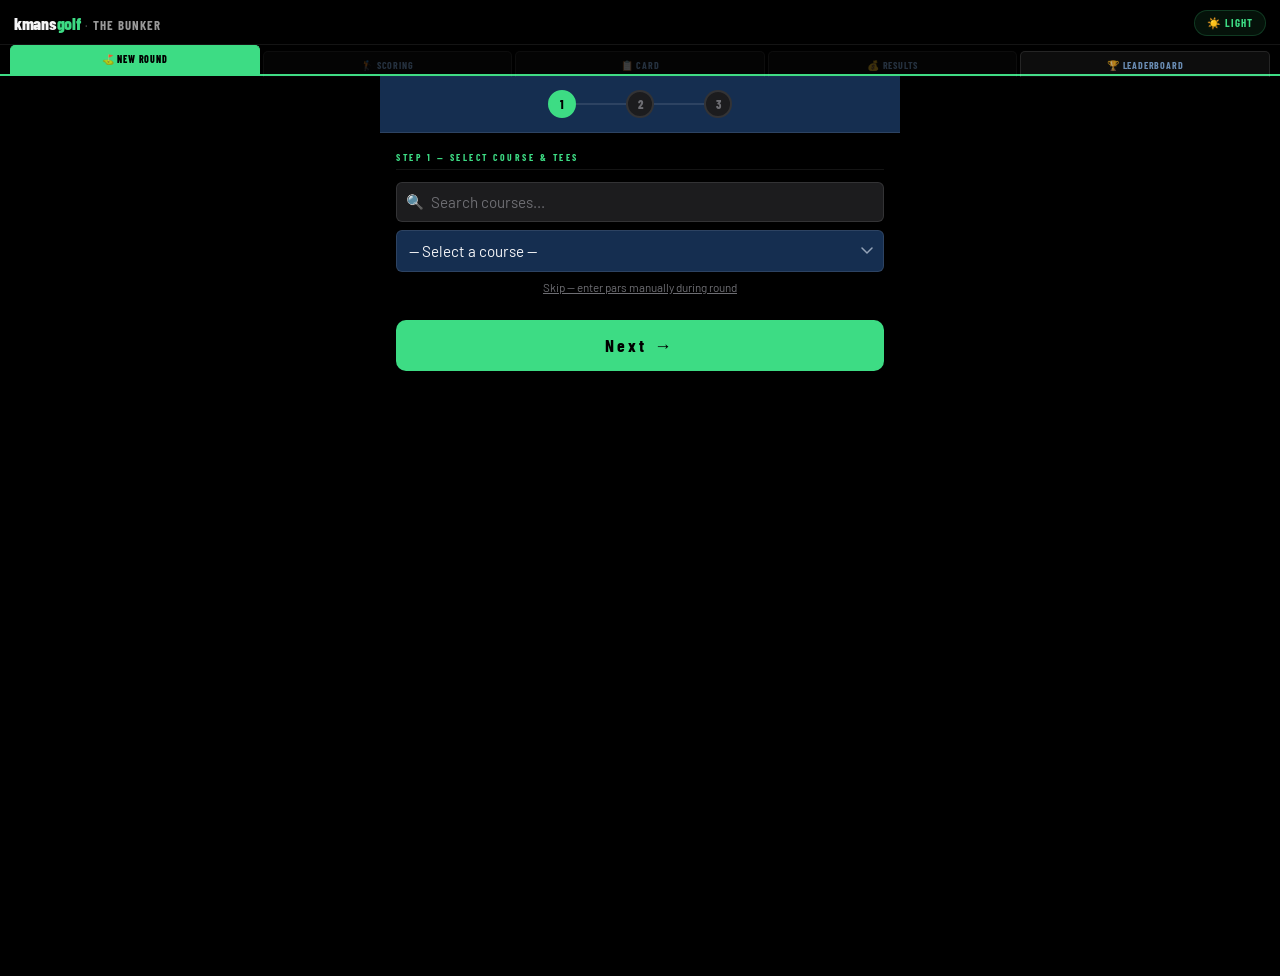
==== commit be70784c: "Update index.html" ====
--- a/bunker/index.html
+++ b/bunker/index.html
@@ -93,7 +93,7 @@
         <div class="game-toggle" data-game="rabbit" onclick="toggleGame(this)">
           <span class="gt-icon">🐇</span>
           <div class="gt-info"><h3>Rabbit</h3><p>Hold the rabbit. Win outright to steal it. Pays every 6 holes.</p>
-            <div class="game-config"><div class="bet-row"><label>Per segment:</label><span class="dollar">$</span><input type="number" id="rabbit-bet" value="2" min="1" max="100" onclick="event.stopPropagation()"><label>per player</label></div></div>
+            <div class="game-config"><div class="bet-row"><label>Per segment:</label><span class="dollar">$</span><input type="number" id="rabbit-bet" value="1" min="1" max="100" onclick="event.stopPropagation()"><label>per player</label></div></div>
           </div><div class="gt-check">✓</div>
         </div>
         <div class="game-toggle" data-game="wolf" onclick="toggleGame(this)">
--- a/bunker/bunker-style.css
+++ b/bunker/bunker-style.css
@@ -0,0 +1,465 @@
+
+:root {
+  --navy:        #000000;
+  --navy-mid:    #1c1c1e;
+  --navy-light:  #3a3a3c;
+  --gold:        #e8b84b;
+  --gold-dim:    rgba(232,184,75,0.15);
+  --gold-border: rgba(232,184,75,0.4);
+  --blue-soft:   #6e6e73;
+  --green:       #2ecc71;
+  --green-bg:    rgba(46,204,113,0.15);
+  --red:         #e74c3c;
+  --red-bg:      rgba(231,76,60,0.15);
+  --amber:       #f39c12;
+  --amber-bg:    rgba(243,156,18,0.15);
+  --slate:       #8ba4c0;
+  --muted:       #6e6e73;
+  --border:      rgba(255,255,255,0.1);
+  --surface:     rgba(255,255,255,0.04);
+  --white:       #152e50;
+  --text:        #f5f5f7;
+  --green-win:   #2ecc71;
+  --sand:        #6e6e73;
+  --green-accent: #3ddc84;
+  --font-display:'Barlow Condensed', sans-serif;
+  --font-body:   'Barlow', sans-serif;
+  --font-mono:   'DM Mono', monospace;
+  --r:    6px; --r-md: 10px; --r-lg: 14px;
+  --shadow-sm:   0 2px 8px rgba(0,0,0,0.3);
+  --shadow-md:   0 4px 16px rgba(0,0,0,0.4);
+  --shadow-gold: 0 2px 8px rgba(232,184,75,0.2);
+}
+*{box-sizing:border-box;margin:0;padding:0;-webkit-tap-highlight-color:transparent;}
+html,body{height:100%;}
+body{font-family:var(--font-body);background:var(--navy);color:var(--text);min-height:100vh;}
+input,select,button{font-family:var(--font-body);}
+input[type=number]::-webkit-inner-spin-button,input[type=number]::-webkit-outer-spin-button{-webkit-appearance:none;}
+input[type=number]{-moz-appearance:textfield;}
+
+.view{display:none;min-height:100vh;}
+.view.active{display:flex;flex-direction:column;}
+
+#setup{padding:0 0 60px;max-width:520px;margin:0 auto;width:100%;}
+.logo{background:linear-gradient(160deg,var(--navy) 0%,var(--navy-mid) 100%);padding:22px 20px 18px;text-align:center;}
+.logo .flag{font-size:2.4rem;margin-bottom:6px;display:block;}
+.logo h1{font-family:var(--font-display);font-size:2.8rem;font-weight:800;letter-spacing:6px;color:var(--gold);line-height:1;}
+.logo p{font-family:var(--font-display);color:var(--blue-soft);font-size:0.65rem;letter-spacing:4px;text-transform:uppercase;margin-top:4px;font-weight:600;}
+.setup-section{padding:18px 16px 0;}
+.section-title{font-family:var(--font-display);font-size:0.6rem;letter-spacing:2.5px;font-weight:700;text-transform:uppercase;color:var(--green-accent);border-bottom:1px solid rgba(255,255,255,0.08);padding-bottom:6px;margin-bottom:12px;}
+
+.player-grid{display:grid;grid-template-columns:1fr 1fr;gap:8px;}
+.player-input-wrap{position:relative;}
+.player-num{position:absolute;left:11px;top:50%;transform:translateY(-50%);font-family:var(--font-display);font-size:0.65rem;color:var(--muted);font-weight:700;}
+input[type="text"],input[type="number"]{width:100%;background:var(--navy-mid);border:1.5px solid var(--border);color:var(--text);border-radius:var(--r);font-family:var(--font-body);font-size:0.95rem;outline:none;transition:border-color .15s,box-shadow .15s;}
+input[type="text"]{padding:10px 10px 10px 30px;}
+input[type="number"]{padding:9px 10px;}
+input:focus{border-color:var(--gold);box-shadow:0 0 0 3px rgba(232,184,75,0.15);}
+input::placeholder{color:var(--muted);}
+
+.games-grid{display:grid;gap:8px;}
+.game-toggle{background:var(--navy-mid);border:1.5px solid var(--border);border-radius:var(--r-md);padding:13px 14px;cursor:pointer;transition:all .15s;user-select:none;display:flex;align-items:flex-start;gap:12px;box-shadow:var(--shadow-sm);}
+.game-toggle.selected{border-color:var(--amber);box-shadow:var(--shadow-gold);}
+.game-toggle .gt-icon{font-size:1.4rem;flex-shrink:0;margin-top:1px;}
+.game-toggle .gt-info h3{font-size:0.92rem;font-weight:700;color:var(--text);}
+.game-toggle .gt-info p{font-size:0.76rem;color:var(--muted);margin-top:2px;line-height:1.4;}
+.game-toggle .gt-check{margin-left:auto;width:20px;height:20px;border-radius:50%;border:2px solid var(--border);flex-shrink:0;display:flex;align-items:center;justify-content:center;transition:all .15s;margin-top:2px;}
+.game-toggle.selected .gt-check{background:var(--amber);border-color:var(--amber);color:var(--white);font-size:11px;}
+.game-config{display:none;padding:10px 0 0 46px;}
+.game-toggle.selected .game-config{display:block;}
+.bet-row{display:flex;align-items:center;gap:8px;flex-wrap:wrap;}
+.bet-row label{font-size:0.78rem;color:var(--slate);white-space:nowrap;}
+.bet-row input{width:76px;}
+.bet-row .dollar{color:var(--amber);font-size:0.88rem;font-weight:600;}
+
+.start-btn{width:100%;padding:15px;background:var(--green-accent);color:#000;font-family:var(--font-display);font-size:1.2rem;font-weight:700;border:none;border-radius:var(--r-md);cursor:pointer;letter-spacing:3px;transition:opacity .15s;margin-top:8px;}
+.start-btn:hover{opacity:.9;}
+.start-btn:disabled{opacity:.4;cursor:not-allowed;}
+
+.course-search-wrap{position:relative;margin-bottom:8px;}
+.course-search-wrap input{padding-left:34px !important;}
+.course-search-icon{position:absolute;left:10px;top:50%;transform:translateY(-50%);font-size:0.9rem;pointer-events:none;}
+.course-list{display:grid;gap:6px;max-height:260px;overflow-y:auto;padding-right:2px;}
+.course-list::-webkit-scrollbar{width:4px;}
+.course-list::-webkit-scrollbar-thumb{background:var(--border);border-radius:2px;}
+.course-item{background:var(--navy-mid);border:1.5px solid var(--border);border-radius:var(--r);padding:10px 12px;cursor:pointer;transition:all .12s;display:flex;align-items:center;gap:10px;box-shadow:var(--shadow-sm);}
+.course-item:hover{border-color:var(--gold);}
+.course-item.selected{border-color:var(--amber);box-shadow:var(--shadow-gold);}
+.course-emoji{font-size:1.1rem;flex-shrink:0;}
+.course-info{flex:1;min-width:0;}
+.course-name{font-size:0.88rem;font-weight:700;white-space:nowrap;overflow:hidden;text-overflow:ellipsis;color:var(--text);}
+.course-loc{font-size:0.7rem;color:var(--muted);margin-top:1px;}
+.course-check{color:var(--amber);font-size:1rem;flex-shrink:0;opacity:0;transition:opacity .12s;}
+.course-item.selected .course-check{opacity:1;}
+.tee-picker-wrap{margin-top:8px;}
+.tee-label{font-family:var(--font-display);font-size:0.6rem;color:var(--slate);margin-bottom:6px;letter-spacing:2px;text-transform:uppercase;font-weight:700;}
+.tee-options{display:flex;flex-wrap:wrap;gap:6px;}
+.tee-btn{padding:5px 13px;border-radius:20px;font-size:0.8rem;cursor:pointer;font-family:var(--font-body);border:1.5px solid var(--border);background:var(--white);color:var(--slate);transition:all .12s;font-weight:500;}
+.tee-btn.active{font-weight:700;color:var(--white);border-color:transparent;}
+.course-skip{font-size:0.73rem;color:var(--muted);text-align:center;margin-top:8px;cursor:pointer;text-decoration:underline;}
+.course-skip:hover{color:var(--slate);}
+
+/* ── PLAYER DROPDOWNS ── */
+.player-slot-wrap{position:relative;}
+.player-slot-label{font-family:var(--font-display);font-size:0.58rem;letter-spacing:1.5px;color:var(--muted);font-weight:700;text-transform:uppercase;margin-bottom:4px;}
+.player-select-row{display:flex;gap:6px;align-items:center;}
+.player-select{flex:1;width:100%;background:var(--navy-mid);border:1.5px solid var(--border);color:var(--text);border-radius:var(--r);font-family:var(--font-body);font-size:0.9rem;outline:none;padding:9px 10px;transition:border-color .15s;appearance:none;-webkit-appearance:none;background-image:url("data:image/svg+xml,%3Csvg xmlns='http://www.w3.org/2000/svg' width='12' height='8' viewBox='0 0 12 8'%3E%3Cpath d='M1 1l5 5 5-5' stroke='%2394a3b8' stroke-width='1.5' fill='none' stroke-linecap='round'/%3E%3C/svg%3E");background-repeat:no-repeat;background-position:right 10px center;padding-right:28px;}
+.player-select:focus{border-color:var(--navy-light);box-shadow:0 0 0 3px rgba(30,58,95,0.1);}
+.player-custom-input{display:none;width:100%;background:var(--navy-mid);border:1.5px solid var(--amber);color:var(--text);border-radius:var(--r);font-family:var(--font-body);font-size:0.9rem;outline:none;padding:9px 10px;margin-top:5px;}
+.player-custom-input:focus{box-shadow:0 0 0 3px rgba(217,119,6,0.12);}
+.player-color-dot{width:10px;height:10px;border-radius:50%;flex-shrink:0;}
+
+/* ── HISTORY TAB ── */
+.history-leaderboard{background:var(--navy-mid);border-radius:var(--r-md);padding:14px;margin-bottom:16px;}
+.history-leaderboard-title{font-family:var(--font-display);font-size:0.58rem;letter-spacing:2.5px;color:var(--blue-soft);font-weight:700;text-transform:uppercase;margin-bottom:12px;}
+.leaderboard-row{display:flex;align-items:center;gap:10px;padding:8px 0;border-bottom:1px solid rgba(255,255,255,0.06);}
+.leaderboard-row:last-child{border-bottom:none;}
+.lb-rank{font-family:var(--font-display);font-size:1.3rem;font-weight:800;width:32px;color:var(--gold);}
+.lb-name{flex:1;font-size:0.95rem;font-weight:600;color:#e2e8f0;}
+.lb-stat{text-align:right;}
+.lb-money{font-family:var(--font-display);font-size:1.1rem;font-weight:800;}
+.lb-strokes{font-size:0.7rem;color:var(--muted);margin-top:1px;}
+.lb-money.pos{color:#86efac;}.lb-money.neg{color:#fca5a5;}.lb-money.zero{color:var(--blue-soft);}
+.lb-rounds{font-size:0.65rem;color:var(--muted);font-style:italic;margin-top:1px;}
+
+.history-section-label{font-family:var(--font-display);font-size:0.6rem;letter-spacing:2.5px;color:var(--blue-soft);font-weight:700;text-transform:uppercase;border-bottom:2px solid rgba(255,255,255,0.1);padding-bottom:6px;margin-bottom:10px;}
+.round-card{background:var(--navy-mid);border:1px solid var(--border);border-radius:var(--r-md);margin-bottom:10px;box-shadow:var(--shadow-sm);overflow:hidden;}
+.round-card-header{display:flex;align-items:center;justify-content:space-between;padding:11px 14px;cursor:pointer;user-select:none;}
+.round-card-header:active{background:rgba(255,255,255,0.05);}
+.round-course{font-size:0.92rem;font-weight:700;color:var(--text);}
+.round-meta{font-size:0.72rem;color:var(--muted);margin-top:2px;}
+.round-chevron{color:var(--muted);font-size:0.7rem;transition:transform .2s;flex-shrink:0;}
+.round-card.open .round-chevron{transform:rotate(180deg);}
+.round-card-body{display:none;border-top:1px solid rgba(255,255,255,0.08);}
+.round-card.open .round-card-body{display:block;}
+.round-money-row{display:flex;align-items:center;justify-content:space-between;padding:7px 14px;border-bottom:1px solid rgba(255,255,255,0.06);}
+.round-money-row:last-child{border-bottom:none;}
+.round-player-name{font-size:0.88rem;font-weight:600;display:flex;align-items:center;gap:7px;color:var(--text);}
+.round-player-money{font-family:var(--font-display);font-size:1rem;font-weight:800;}
+.round-player-score{font-size:0.72rem;color:var(--muted);}
+.round-game-chips{display:flex;flex-wrap:wrap;gap:6px;padding:10px 14px;border-top:1px solid var(--border);}
+.round-game-chip{font-family:var(--font-display);font-size:0.6rem;font-weight:700;letter-spacing:.5px;padding:3px 8px;border-radius:4px;background:rgba(255,255,255,0.06);color:var(--blue-soft);border:1px solid rgba(255,255,255,0.1);}
+.round-sc-wrap{overflow-x:auto;padding:10px 14px;border-top:1px solid var(--border);}
+.round-sc-wrap table{font-size:0.75rem;min-width:420px;}
+.round-sc-wrap thead th{font-size:0.55rem;padding:5px 4px;background:var(--navy);}
+.round-sc-wrap tbody td{padding:5px 4px;}
+.round-sc-wrap tfoot td{padding:5px 4px;font-size:0.75rem;background:var(--navy);}
+.history-empty{text-align:center;padding:40px 20px;color:var(--muted);}
+.history-empty-icon{font-size:2.5rem;margin-bottom:8px;}
+.clear-history-btn{display:block;width:100%;padding:10px;background:rgba(231,76,60,0.15);color:var(--red);border:none;border-radius:var(--r-md);font-family:var(--font-display);font-size:0.85rem;font-weight:700;letter-spacing:1px;cursor:pointer;margin-top:10px;}
+#play.active{display:flex;}
+/* ── SHARED HEADER ── */
+#app-header{background:var(--navy);width:100%;box-sizing:border-box;position:sticky;top:0;z-index:100;}
+.header-top{display:flex;align-items:center;justify-content:space-between;padding:10px 14px 8px;border-bottom:1px solid rgba(255,255,255,0.08);}
+.header-logo{font-family:var(--font-display);font-size:1.25rem;font-weight:800;letter-spacing:3px;color:var(--green-accent);line-height:1;white-space:nowrap;}
+.header-sub{font-size:0.68rem;color:var(--blue-soft);font-family:var(--font-display);letter-spacing:1px;margin-top:2px;}
+/* File-folder tabs */
+.tab-bar{display:flex;align-items:flex-end;padding:0 10px;gap:3px;background:var(--navy);border-bottom:2px solid var(--green-accent);}
+.tab-btn{flex:1;padding:7px 4px 6px;font-family:var(--font-display);font-size:0.62rem;font-weight:700;letter-spacing:0.8px;text-transform:uppercase;text-align:center;color:rgba(147,197,253,0.7);background:rgba(255,255,255,0.05);border:1px solid rgba(255,255,255,0.1);border-bottom:none;border-radius:5px 5px 0 0;cursor:pointer;transition:all .15s;white-space:nowrap;position:relative;bottom:-3px;}
+.tab-btn:hover{color:var(--gold);background:rgba(255,255,255,0.1);}
+.tab-btn.active{background:var(--green-accent);color:#000;border-color:var(--green-accent);font-weight:800;bottom:0;padding-bottom:9px;}
+.tab-btn.disabled{opacity:0.35;cursor:default;pointer-events:none;}
+/* views no longer have their own headers */
+.play-header{display:none!important;}
+.header-hole{display:none;}
+.play-content{flex:1;overflow-y:auto;padding:14px;max-width:600px;width:100%;margin:0 auto;}
+
+.hole-nav{display:flex;align-items:center;justify-content:space-between;background:var(--navy-mid);border:1px solid var(--border);border-radius:var(--r-md);padding:10px 8px;margin-bottom:12px;box-shadow:var(--shadow-sm);}
+.hole-nav-center{text-align:center;flex:1;}
+.hole-nav-center .hole-num{font-family:var(--font-display);font-size:1.6rem;font-weight:800;color:var(--gold);letter-spacing:1px;line-height:1;}
+.hole-nav-center .hole-par{font-family:var(--font-display);font-size:0.68rem;color:var(--muted);letter-spacing:2px;text-transform:uppercase;}
+.nav-btn{background:var(--navy-light);color:#f5f5f7;border:none;border-radius:var(--r);font-size:1.3rem;width:48px;height:48px;cursor:pointer;display:flex;align-items:center;justify-content:center;transition:opacity .15s;flex-shrink:0;}
+.nav-btn:hover:not(:disabled){opacity:.85;}
+.nav-btn:disabled{opacity:.3;cursor:default;}
+
+.par-selector{display:flex;gap:6px;justify-content:center;margin-bottom:14px;}
+.par-btn{background:var(--navy-mid);border:1.5px solid var(--border);color:var(--blue-soft);padding:6px 18px;border-radius:20px;font-size:0.85rem;cursor:pointer;font-family:var(--font-body);transition:all .12s;font-weight:500;}
+.par-btn.active{background:var(--green-accent);color:#000;border-color:var(--green-accent);font-weight:700;}
+
+.score-card{background:var(--navy-mid);border:1px solid var(--border);border-radius:var(--r-md);overflow:hidden;margin-bottom:14px;box-shadow:var(--shadow-sm);}
+.score-header{display:grid;grid-template-columns:1fr auto auto;padding:8px 14px;background:var(--navy);font-family:var(--font-display);font-size:0.6rem;letter-spacing:2px;text-transform:uppercase;color:var(--blue-soft);}
+.score-row{display:grid;grid-template-columns:1fr auto auto;padding:10px 14px;align-items:center;border-top:1px solid rgba(255,255,255,0.06);}
+.score-row:first-child{border-top:none;}
+.player-name-cell{font-size:0.92rem;font-weight:600;display:flex;align-items:center;gap:8px;color:var(--text);}
+.player-badge{width:8px;height:8px;border-radius:50%;flex-shrink:0;}
+.score-stepper{display:flex;align-items:center;gap:6px;}
+.stepper-btn{background:var(--navy);border:1.5px solid var(--border);color:var(--text);width:40px;height:40px;border-radius:var(--r);font-size:1.2rem;cursor:pointer;display:flex;align-items:center;justify-content:center;line-height:1;transition:all .1s;flex-shrink:0;font-weight:700;}
+.stepper-btn:active{background:var(--navy-mid);color:var(--gold);border-color:var(--navy-mid);}
+.score-val{min-width:38px;text-align:center;font-size:1.2rem;font-weight:700;color:var(--text);padding:0 2px;}
+.score-rel{text-align:center;font-size:0.72rem;font-weight:700;min-width:50px;padding-left:8px;}
+.score-rel.under{color:var(--green);}
+.score-rel.over{color:var(--red);}
+.score-rel.even{color:var(--muted);}
+.score-rel.eagle{color:var(--amber);}
+.score-rel.hole-in-one{color:var(--gold);}
+
+.game-panel{background:var(--navy-mid);border:1px solid var(--border);border-radius:var(--r-md);overflow:hidden;margin-bottom:10px;box-shadow:var(--shadow-sm);}
+.game-panel-header{display:flex;align-items:center;gap:10px;padding:10px 14px;background:var(--navy);border-bottom:1px solid rgba(255,255,255,0.08);cursor:pointer;user-select:none;}
+.game-panel-header .gp-icon{font-size:1.1rem;}
+.game-panel-header .gp-title{font-family:var(--font-display);font-size:0.8rem;font-weight:700;letter-spacing:2px;text-transform:uppercase;flex:1;color:var(--blue-soft);}
+.game-panel-header .gp-summary{font-size:0.73rem;color:var(--muted);}
+.game-panel-header .gp-chevron{color:var(--blue-soft);font-size:0.7rem;transition:transform .2s;}
+.game-panel.open .gp-chevron{transform:rotate(180deg);}
+.game-panel-body{display:none;padding:12px 14px;}
+.game-panel.open .game-panel-body{display:block;}
+
+.status-row{display:flex;align-items:center;justify-content:space-between;padding:7px 0;border-bottom:1px solid rgba(255,255,255,0.06);}
+.status-row:last-child{border-bottom:none;}
+.status-player{font-size:0.88rem;display:flex;align-items:center;gap:8px;color:var(--text);}
+.status-amount{font-size:0.88rem;font-weight:700;}
+.status-amount.pos{color:var(--green);}
+.status-amount.neg{color:var(--red);}
+.status-amount.zero{color:var(--muted);}
+.status-tag{font-family:var(--font-display);font-size:0.62rem;padding:2px 7px;border-radius:10px;font-weight:700;letter-spacing:.5px;}
+.tag-holds{background:rgba(240,192,64,0.15);color:var(--amber);}
+.tag-wolf{background:rgba(22,101,52,0.1);color:var(--green);}
+.tag-skin{background:var(--red-bg);color:var(--red);}
+.payout-notice{background:rgba(243,156,18,0.1);border:1px solid rgba(243,156,18,0.3);border-radius:var(--r);padding:9px 13px;margin-top:10px;font-size:0.8rem;color:var(--amber);text-align:center;font-weight:600;}
+
+.totals-bar{background:var(--navy-mid);border:none;border-radius:var(--r-md);padding:12px 14px;margin-bottom:12px;}
+.totals-bar h4{font-family:var(--font-display);font-size:0.58rem;letter-spacing:2.5px;text-transform:uppercase;color:var(--blue-soft);margin-bottom:10px;font-weight:700;}
+.totals-grid{display:grid;grid-template-columns:repeat(4,1fr);gap:6px;}
+.total-cell{text-align:center;}
+.total-cell .tc-name{font-family:var(--font-display);font-size:0.65rem;color:var(--blue-soft);margin-bottom:3px;white-space:nowrap;overflow:hidden;text-overflow:ellipsis;letter-spacing:.5px;font-weight:600;}
+.total-cell .tc-amount{font-family:var(--font-display);font-size:1.4rem;font-weight:800;}
+.tc-amount.pos{color:#86efac;}
+.tc-amount.neg{color:#fca5a5;}
+.tc-amount.zero{color:var(--blue-soft);}
+
+#scorecard-view{display:none;flex-direction:column;}
+#scorecard-view.active{display:flex;}
+
+.sc-table-wrap{overflow-x:auto;padding:14px;}
+table{width:100%;border-collapse:collapse;min-width:500px;}
+thead th{background:var(--navy);padding:8px;font-family:var(--font-display);font-size:0.6rem;letter-spacing:1.5px;text-transform:uppercase;color:var(--gold);border:1px solid rgba(255,255,255,0.08);text-align:center;}
+thead th:first-child{text-align:left;padding-left:12px;}
+tbody td{padding:9px 8px;border:1px solid rgba(255,255,255,0.08);text-align:center;font-size:0.88rem;color:var(--text);}
+tbody td:first-child{text-align:left;padding-left:12px;font-weight:600;}
+tbody tr:nth-child(even){background:rgba(255,255,255,0.04);}
+.cell-eagle{background:rgba(243,156,18,0.2);color:var(--amber);font-weight:700;}
+.cell-birdie{background:rgba(46,204,113,0.2);color:var(--green);font-weight:700;}
+.cell-par{color:var(--text);}
+.cell-bogey{background:rgba(231,76,60,0.15);color:var(--red);}
+.cell-double{background:rgba(231,76,60,0.25);color:#ff8080;font-weight:700;}
+.cell-empty{color:var(--muted);}
+tfoot td{background:var(--navy);color:var(--gold);font-family:var(--font-display);font-weight:700;font-size:0.88rem;padding:9px 8px;border:1px solid rgba(255,255,255,0.08);text-align:center;}
+tfoot td:first-child{text-align:left;padding-left:12px;}
+
+.wolf-ui{margin-top:8px;}
+.wolf-label{font-family:var(--font-display);font-size:0.6rem;color:var(--slate);margin-bottom:6px;letter-spacing:2px;text-transform:uppercase;font-weight:700;}
+.wolf-picker{display:flex;gap:6px;flex-wrap:wrap;}
+.wolf-pick-btn{padding:6px 14px;border-radius:20px;font-size:0.82rem;cursor:pointer;font-family:var(--font-body);border:1.5px solid var(--border);background:var(--navy-mid);color:var(--blue-soft);transition:all .12s;font-weight:500;}
+.wolf-pick-btn.picked{background:rgba(61,220,132,.15);border-color:#3ddc84;color:#3ddc84;font-weight:700;}
+.wolf-pick-btn.lone{background:var(--red-bg);border-color:#f87171;color:var(--red);font-weight:700;}
+.wolf-pick-btn.wolf-is{background:var(--amber-bg);border-color:var(--amber);color:var(--amber);font-weight:700;}
+
+#results-view{display:none;flex-direction:column;align-items:center;justify-content:flex-start;padding:0 0 60px;}
+#results-view.active{display:flex;}
+.results-header{background:linear-gradient(160deg,var(--navy) 0%,var(--navy-mid) 100%);border-bottom:3px solid var(--gold);width:100%;padding:22px 20px 18px;text-align:center;margin-bottom:20px;}
+#results-view h2{font-family:var(--font-display);font-size:2.2rem;font-weight:800;letter-spacing:4px;color:var(--gold);margin-bottom:4px;}
+.results-sub{color:var(--blue-soft);font-family:var(--font-display);font-size:0.7rem;letter-spacing:3px;}
+.results-body{width:100%;max-width:440px;padding:0 14px;}
+.results-card{background:var(--navy-mid);border:1px solid var(--border);border-radius:var(--r-md);width:100%;overflow:hidden;margin-bottom:14px;box-shadow:var(--shadow-sm);}
+.results-row{display:flex;align-items:center;justify-content:space-between;padding:13px 16px;border-bottom:1px solid rgba(255,255,255,0.06);}
+.results-row:last-child{border-bottom:none;}
+.results-row .rr-rank{font-family:var(--font-display);font-size:1.4rem;font-weight:800;width:28px;color:var(--amber);}
+.results-row .rr-name{font-size:0.95rem;font-weight:600;flex:1;color:var(--text);}
+.results-row .rr-score{font-size:0.82rem;color:var(--muted);margin-right:14px;}
+.results-row .rr-money{font-family:var(--font-display);font-size:1.4rem;font-weight:800;}
+.new-round-btn{background:var(--green-accent);color:#000;font-family:var(--font-display);font-size:1rem;font-weight:700;letter-spacing:2px;border:none;border-radius:var(--r-md);padding:14px 40px;cursor:pointer;margin-top:8px;}
+
+.step-dot{width:28px;height:28px;border-radius:50%;display:flex;align-items:center;justify-content:center;font-family:var(--font-display);font-size:0.75rem;font-weight:800;border:2px solid var(--border);color:var(--muted);background:var(--navy-mid);transition:all .2s;flex-shrink:0;}
+.step-dot.active{background:var(--green-accent);border-color:var(--green-accent);color:#000;}
+.step-dot.done{background:var(--green-bg);border-color:var(--green);color:var(--green);}
+.step-line{flex:1;height:2px;background:var(--border);max-width:50px;transition:background .2s;}
+.step-line.done{background:var(--green);}
+.wizard-step{display:none;padding-bottom:10px;}
+.wizard-step.active{display:block;}
+@media print{
+  #app-header{display:none!important;}
+  body{background:white!important;}
+  .print-card{box-shadow:none!important;border:1px solid #ccc!important;}
+}
+
+/* ── LIGHT THEME — dark chrome header + warm cream content ── */
+body[data-theme="light"]{
+  --navy:        #faf8f4;
+  --navy-mid:    #1c1c1e;
+  --white:       #ffffff;  /* fix: dark restyle set this to #1c1c1e */
+  --navy-light:  #3a3a3c;
+  --text:        #1a1a1a;
+  --muted:       #6e6e73;
+  --blue-soft:   #6e6e73;
+  --slate:       #6e6e73;
+  --border:      rgba(0,0,0,0.08);
+  --surface:     rgba(0,0,0,0.03);
+  --gold:        #c8960c;
+  --green:       #27a85e;
+  --green-accent:#27a85e;
+  --green-bg:    #dcfce7;
+  --red:         #c0392b;
+  --red-bg:      #fee2e2;
+  --amber:       #d68910;
+  --amber-bg:    #fef3c7;
+  background:    #faf8f4;
+}
+body[data-theme="light"] .score-card,
+body[data-theme="light"] .game-panel,
+body[data-theme="light"] .round-card,
+body[data-theme="light"] .results-card,
+body[data-theme="light"] .hole-nav,
+body[data-theme="light"] .course-item,
+body[data-theme="light"] .game-toggle{background:#ffffff;border-color:rgba(0,0,0,0.08);box-shadow:0 1px 6px rgba(0,0,0,0.07);}
+body[data-theme="light"] input[type="text"],
+body[data-theme="light"] input[type="number"],
+body[data-theme="light"] .player-select,
+body[data-theme="light"] .player-custom-input{background:#f5f3ef;border-color:rgba(0,0,0,0.15);color:#1a1a1a;}
+body[data-theme="light"] input:focus{border-color:var(--green-accent);box-shadow:0 0 0 3px rgba(39,168,94,0.12);}
+body[data-theme="light"] .par-btn,
+body[data-theme="light"] .wolf-pick-btn,
+body[data-theme="light"] .step-dot{background:#f5f3ef;color:#475569;border-color:rgba(0,0,0,0.12);}
+body[data-theme="light"] .stepper-btn{background:#f0ede8;color:#1a1a1a;border-color:rgba(0,0,0,0.12);}
+body[data-theme="light"] .score-row,
+body[data-theme="light"] .status-row,
+body[data-theme="light"] .round-money-row,
+body[data-theme="light"] .results-row{border-bottom-color:rgba(0,0,0,0.07);}
+body[data-theme="light"] tbody td{border-color:rgba(0,0,0,0.07);}
+body[data-theme="light"] tbody tr:nth-child(even){background:rgba(0,0,0,0.02);}
+body[data-theme="light"] .round-card-body{border-top-color:rgba(0,0,0,0.07);}
+body[data-theme="light"] .round-game-chip{background:#f0ede8;color:#6e6e73;border-color:rgba(0,0,0,0.1);}
+body[data-theme="light"] .section-title,
+body[data-theme="light"] .history-section-label{border-bottom-color:rgba(0,0,0,0.08);color:#6e6e73;}
+body[data-theme="light"] .cell-eagle{background:#fef3c7;color:#b45309;}
+body[data-theme="light"] .cell-birdie{background:#dcfce7;color:#166534;}
+body[data-theme="light"] .cell-bogey{background:#fee2e2;color:#c0392b;}
+body[data-theme="light"] .cell-double{background:#fee2e2;color:#991b1b;}
+body[data-theme="light"] .payout-notice{background:#fef3c7;border-color:rgba(217,119,6,0.3);}
+body[data-theme="light"] .clear-history-btn{background:#fee2e2;color:#c0392b;}
+body[data-theme="light"] .course-item:hover{border-color:var(--green-accent);}
+body[data-theme="light"] .hole-nav-center .hole-num{color:#1a1a1a;}
+body[data-theme="light"] #app-header{background:#000000;}
+
+/* ── LIGHT MODE: comprehensive fixes ────────────────────────────────────────── */
+
+/* Score header and game panel header stay dark — white text on dark bg */
+body[data-theme="light"] .score-header {
+  background: #1c1c1e;
+}
+body[data-theme="light"] .game-panel-header {
+  background: #1c1c1e;
+  border-bottom-color: rgba(255,255,255,0.08);
+}
+body[data-theme="light"] .fw-card-header--dark,
+body[data-theme="light"] .fw-card-header--gold {
+  background: #1c1c1e;
+}
+
+/* Table headers stay dark */
+body[data-theme="light"] thead th {
+  background: #1c1c1e;
+  border-color: rgba(255,255,255,0.08);
+}
+
+/* All text that should be dark on light bg */
+body[data-theme="light"] .fw-player-name,
+body[data-theme="light"] .player-name-cell,
+body[data-theme="light"] .score-val,
+body[data-theme="light"] .round-player-name,
+body[data-theme="light"] .status-player,
+body[data-theme="light"] .round-course,
+body[data-theme="light"] .round-player-name { color: #1a1a1a; }
+
+/* Game panel body: explicitly white */
+body[data-theme="light"] .game-panel-body { background: #ffffff; }
+body[data-theme="light"] .game-panel.open .game-panel-body { background: #ffffff; }
+
+/* Status row amounts — keep semantic colors, readable on white */
+body[data-theme="light"] .status-amount.pos { color: #166534; }
+body[data-theme="light"] .status-amount.neg { color: #c0392b; }
+body[data-theme="light"] .status-amount.zero { color: #6e6e73; }
+
+/* Score relative to par chips */
+body[data-theme="light"] .score-rel.under { color: #166534; }
+body[data-theme="light"] .score-rel.over  { color: #c0392b; }
+body[data-theme="light"] .score-rel.even  { color: #6e6e73; }
+body[data-theme="light"] .score-rel.eagle { color: #d68910; }
+
+/* Scorecard table body text */
+body[data-theme="light"] tbody td { color: #1a1a1a; }
+body[data-theme="light"] tbody td:first-child { color: #1a1a1a; }
+
+/* Hole nav */
+body[data-theme="light"] .hole-nav-center .hole-par { color: #6e6e73; }
+
+/* Wolf picker label */
+body[data-theme="light"] .wolf-label { color: #6e6e73; }
+
+/* Par selector */
+body[data-theme="light"] .par-btn { color: #6e6e73; }
+body[data-theme="light"] .par-btn.active { background: var(--green-accent); color: #000; border-color: var(--green-accent); }
+
+/* Round game chips */
+body[data-theme="light"] .round-money-row .round-player-score { color: #6e6e73; }
+
+/* Course list items text */
+body[data-theme="light"] .course-name { color: #1a1a1a; }
+body[data-theme="light"] .course-loc  { color: #6e6e73; }
+
+/* Dropdown item text — ensure readable */
+body[data-theme="light"] .gt-info h3 { color: #1a1a1a; }
+body[data-theme="light"] .gt-info p  { color: #6e6e73; }
+body[data-theme="light"] .bet-row label { color: #6e6e73; }
+
+/* Step line in wizard */
+body[data-theme="light"] .step-line { background: rgba(0,0,0,0.12); }
+body[data-theme="light"] .step-line.done { background: var(--green-accent); }
+
+/* Player slot label */
+body[data-theme="light"] .player-slot-label { color: #6e6e73; }
+
+/* Section title */
+body[data-theme="light"] .section-title { color: #6e6e73; border-bottom-color: rgba(0,0,0,0.1); }
+
+/* Totals bar stays dark — already dark via var(--navy-mid) = #1c1c1e, fine */
+
+/* New round button on results */
+body[data-theme="light"] .new-round-btn { background: var(--green-accent); color: #000; }
+
+/* Results card text */
+body[data-theme="light"] .results-row .rr-rank { color: var(--amber); }
+body[data-theme="light"] .results-row .rr-name { color: #1a1a1a; }
+body[data-theme="light"] .results-row .rr-score { color: #6e6e73; }
+
+/* Leaderboard row text (stays on dark bg — already fine) */
+
+/* Round card header text */
+body[data-theme="light"] .round-card-header .round-course { color: #1a1a1a; }
+body[data-theme="light"] .round-card-header .round-meta  { color: #6e6e73; }
+body[data-theme="light"] .round-card-header .round-chevron { color: #6e6e73; }
+
+/* Wizard back button inline style fix: var(--white) now = #fff, var(--navy-mid) = #1c1c1e */
+/* The wizard-next button background:var(--navy-mid) = dark, color:var(--gold) = fine */
+/* The wizard-back button background:var(--white) = #fff now, color:var(--navy-mid) = dark text on white = readable */
+
+/* Play-content general text */
+body[data-theme="light"] .play-content { color: #1a1a1a; }
+body[data-theme="light"] .play-content .player-name-cell { color: #1a1a1a; font-weight: 600; }
+
+/* Score-card player badge area */  
+body[data-theme="light"] .score-row .player-name-cell { color: #1a1a1a; }
+
+/* Tee button active — fix --white color issue */
+body[data-theme="light"] .tee-btn { color: #6e6e73; background: #f5f3ef; }
+body[data-theme="light"] .tee-btn.active { color: #ffffff; }
+
+/* History empty state */
+body[data-theme="light"] .history-empty { color: #6e6e73; }
+body[data-theme="light"] .history-empty-icon { opacity: 0.5; }
+
+/* Fix any remaining var(--blue-soft) text on light content bg */
+body[data-theme="light"] .play-content .gp-title { color: #6e6e73; }
+body[data-theme="light"] .play-content .gp-summary { color: #6e6e73; }
+body[data-theme="light"] .play-content .status-row .status-tag { }
+
+/* Select option text (native) */
+body[data-theme="light"] select option { background: #ffffff; color: #1a1a1a; }
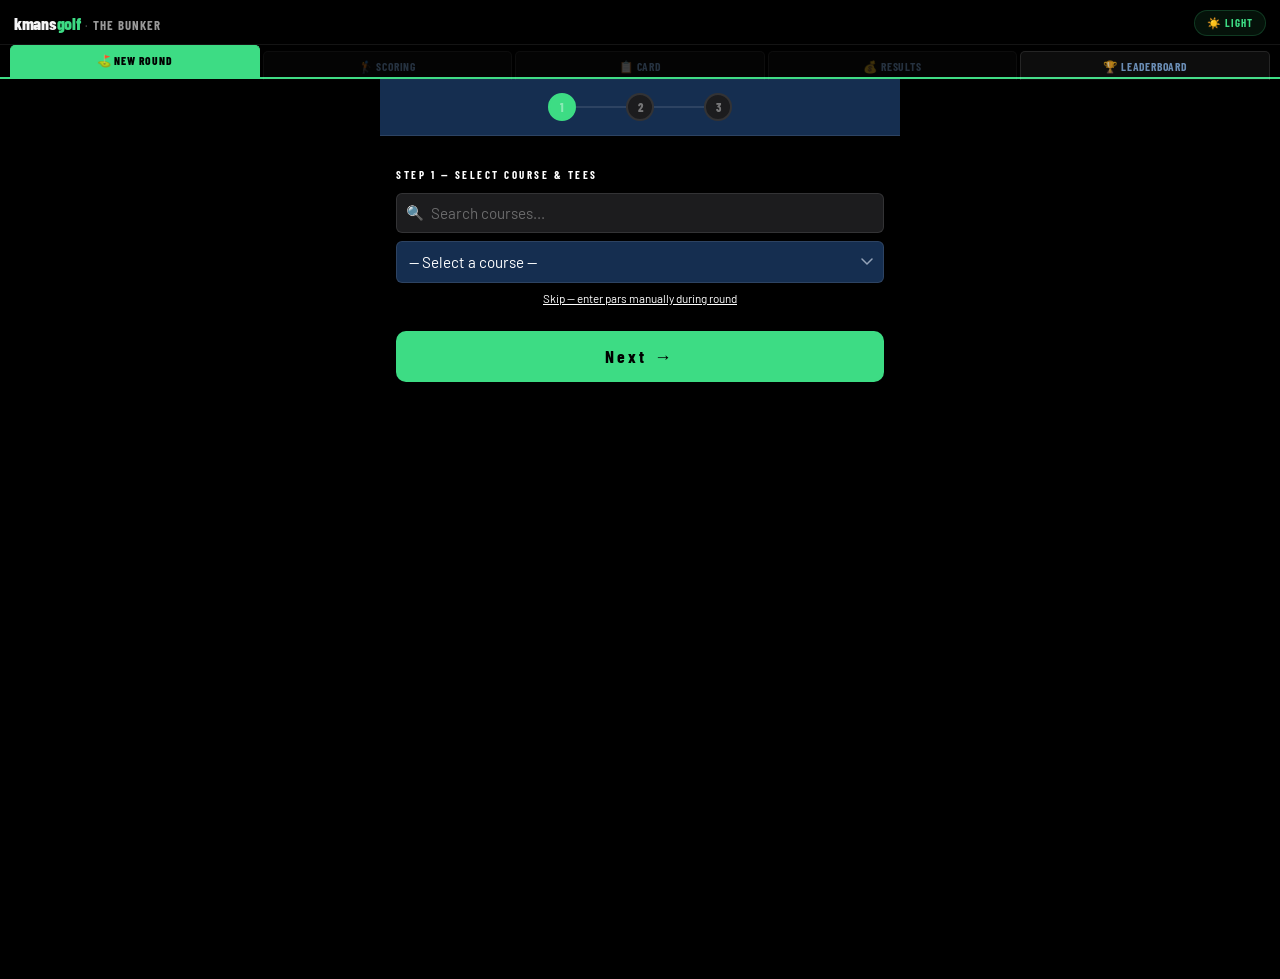
==== commit 62813f3b: "Update index.html" ====
--- a/bunker/index.html
+++ b/bunker/index.html
@@ -13,7 +13,6 @@
 <link href="https://fonts.googleapis.com/css2?family=DM+Mono:wght@400;500&family=Barlow+Condensed:wght@400;600;700;800&family=Barlow:wght@400;500;600;700&display=swap&font-display=swap" rel="stylesheet">
 <link rel="stylesheet" href="bunker-style.css">
 </head>
-</head>
 <body>
 <div id="app">
 
@@ -21,11 +20,11 @@
 <div id="app-header">
   <div class="header-top">
     <a href="/" style="text-decoration:none;display:flex;align-items:baseline;gap:0">
-      <span style="font-family:var(--font-display);font-size:1.1rem;font-weight:800;letter-spacing:-0.3px;color:#f5f5f7">kmans</span><span style="font-family:var(--font-display);font-size:1.1rem;font-weight:800;letter-spacing:-0.3px;color:#3ddc84">golf</span>
+      <span style="font-family:var(--font-display);font-size:1.1rem;font-weight:800;letter-spacing:-0.3px;color:#f5f5f7">kmans</span><span style="font-family:var(--font-display);font-size:1.1rem;font-weight:800;letter-spacing:-0.3px;color:var(--green-accent)">golf</span>
       <span style="font-family:var(--font-display);font-size:0.8rem;color:rgba(255,255,255,0.3);margin:0 5px">·</span>
       <span style="font-family:var(--font-display);font-size:0.8rem;font-weight:700;letter-spacing:1px;color:rgba(255,255,255,0.6)">THE BUNKER</span>
     </a>
-    <button onclick="toggleTheme()" id="theme-btn" style="background:rgba(61,220,132,0.08);border:1px solid rgba(61,220,132,0.2);border-radius:20px;padding:5px 12px;color:#3ddc84;font-family:var(--font-display);font-size:0.68rem;font-weight:700;letter-spacing:1px;cursor:pointer;text-transform:uppercase;white-space:nowrap;">☀️ Light</button>
+    <button onclick="toggleTheme()" id="theme-btn" style="background:rgba(61,220,132,0.08);border:1px solid rgba(61,220,132,0.2);border-radius:20px;padding:5px 12px;color:var(--green-accent);font-family:var(--font-display);font-size:0.68rem;font-weight:700;letter-spacing:1px;cursor:pointer;text-transform:uppercase;white-space:nowrap;">☀️ Light</button>
   </div>
   <div class="tab-bar">
     <button class="tab-btn active" id="tab-setup"     onclick="navTo('setup')">⛳ New Round</button>
@@ -38,18 +37,6 @@
 
 <!-- ═══════════════ SETUP WIZARD ═══════════════ -->
 <div id="setup" class="view active">
-  <div class="play-header">
-    <div class="header-brand">
-      <div class="header-logo">🏌 THE BUNKER</div>
-      <div class="header-hole">New Round Setup</div>
-    </div>
-    <div class="header-btns">
-      <button class="hdr-btn" onclick="showLastRound()">Last Round</button>
-      <button class="hdr-btn" onclick="showHistory()">Leaderboard</button>
-      <button class="hdr-btn" id="home-scorecard-btn" onclick="homeShowScorecard()" style="display:none;">Scorecard</button>
-      <button class="hdr-btn" id="home-resume-btn" onclick="homeResumeRound()" style="display:none;background:rgba(240,192,64,0.15);color:var(--gold);border-color:rgba(240,192,64,0.3);">▶ Resume Round</button>
-    </div>
-  </div>
 
   <!-- Step indicator -->
   <div style="display:flex;align-items:center;justify-content:center;gap:0;padding:14px 24px;background:var(--white);border-bottom:1px solid var(--border);">
@@ -131,55 +118,22 @@
   <!-- Wizard nav -->
   <div style="padding:16px;display:flex;gap:10px;">
     <button id="wizard-back" onclick="wizardBack()" style="display:none;flex:0 0 auto;padding:14px 18px;background:var(--white);color:var(--navy-mid);border:1.5px solid var(--border);border-radius:var(--r-md);font-family:var(--font-display);font-size:1rem;font-weight:700;letter-spacing:1px;cursor:pointer;">← Back</button>
-    <button id="wizard-next" onclick="wizardNext()" style="flex:1;padding:14px;background:#3ddc84;color:#000;font-family:var(--font-display);font-size:1.1rem;font-weight:700;letter-spacing:3px;border:none;border-radius:var(--r-md);cursor:pointer;">Next →</button>
+    <button id="wizard-next" onclick="wizardNext()" style="flex:1;padding:14px;background:var(--green-accent);color:#000;font-family:var(--font-display);font-size:1.1rem;font-weight:700;letter-spacing:3px;border:none;border-radius:var(--r-md);cursor:pointer;">Next →</button>
   </div>
 </div>
 
 <!-- ═══════════════ PLAY ═══════════════ -->
 <div id="play" class="view">
-  <div class="play-header">
-    <div class="header-brand">
-      <div class="header-logo">🏌 THE BUNKER</div>
-      <div class="header-hole" id="header-hole-label">Hole 1 of 18</div>
-    </div>
-    <div class="header-btns">
-      <button class="hdr-btn" onclick="showHistory()">Leaderboard</button>
-      <button class="hdr-btn" onclick="showScorecard()">Scorecard</button>
-      <button class="hdr-btn" onclick="showResults()">Finish ✓</button>
-    </div>
-  </div>
-
   <div class="play-content" id="play-content"></div>
 </div>
 
 <!-- ═══════════════ FULL SCORECARD ═══════════════ -->
 <div id="scorecard-view" class="view">
-  <div class="play-header">
-    <div class="header-brand">
-      <div class="header-logo">🏌 THE BUNKER</div>
-      <div class="header-hole">Scorecard</div>
-    </div>
-    <div class="header-btns">
-      <button class="hdr-btn" onclick="backToPlay()">← Back</button>
-      <button class="hdr-btn" onclick="showHistory()">Leaderboard</button>
-      <button class="hdr-btn" onclick="showPrintView()">Print</button>
-    </div>
-  </div>
   <div class="sc-table-wrap" id="sc-table-wrap"></div>
 </div>
 
 <!-- ═══════════════ RESULTS ═══════════════ -->
 <div id="results-view" class="view">
-  <div class="play-header">
-    <div class="header-brand">
-      <div class="header-logo">🏌 THE BUNKER</div>
-      <div class="header-hole">Review &amp; Confirm</div>
-    </div>
-    <div class="header-btns">
-      <button class="hdr-btn" onclick="showHistory()">Leaderboard</button>
-      <button class="hdr-btn" onclick="newRound()">New Round</button>
-    </div>
-  </div>
   <div class="results-body">
     <div id="results-content"></div>
   </div>
@@ -187,32 +141,11 @@
 
 <!-- ═══════════════ HISTORY ═══════════════ -->
 <div id="history-view" class="view">
-  <div class="play-header">
-    <div class="header-brand">
-      <div class="header-logo">🏌 THE BUNKER</div>
-      <div class="header-hole">Season Leaderboard</div>
-    </div>
-    <div class="header-btns">
-      <button class="hdr-btn" onclick="showLastRound()">Last Round</button>
-      <button class="hdr-btn" onclick="newRound()">New Round</button>
-    </div>
-  </div>
   <div class="play-content" id="history-content"></div>
 </div>
 
 <!-- ═══════════════ PRINT VIEW ═══════════════ -->
 <div id="print-view" class="view">
-  <div class="play-header">
-    <div class="header-brand">
-      <div class="header-logo">🏌 THE BUNKER</div>
-      <div class="header-hole" id="print-sub">Print View</div>
-    </div>
-    <div class="header-btns">
-      <button class="hdr-btn" onclick="backToPlay()">← Back</button>
-      <button class="hdr-btn" onclick="showHistory()">Leaderboard</button>
-      <button class="hdr-btn" onclick="window.print()" style="background:rgba(240,192,64,0.15);color:var(--gold);border-color:rgba(240,192,64,0.3);">🖨 Print</button>
-    </div>
-  </div>
   <div style="padding:14px;flex:1;overflow-y:auto;max-width:600px;width:100%;margin:0 auto;" id="print-body"></div>
 </div>
 
--- a/bunker/bunker-style.css
+++ b/bunker/bunker-style.css
@@ -1,4 +1,4 @@
-
+/* © 2026 Kevin Mansfield. All rights reserved. */
 :root {
   --navy:        #000000;
   --navy-mid:    #1c1c1e;
@@ -6,21 +6,20 @@
   --gold:        #e8b84b;
   --gold-dim:    rgba(232,184,75,0.15);
   --gold-border: rgba(232,184,75,0.4);
-  --blue-soft:   #6e6e73;
+  --blue-soft:   #ffffff;
   --green:       #2ecc71;
   --green-bg:    rgba(46,204,113,0.15);
   --red:         #e74c3c;
   --red-bg:      rgba(231,76,60,0.15);
   --amber:       #f39c12;
   --amber-bg:    rgba(243,156,18,0.15);
-  --slate:       #8ba4c0;
-  --muted:       #6e6e73;
+  --slate:       #ffffff;
+  --muted:       #ffffff;
   --border:      rgba(255,255,255,0.1);
   --surface:     rgba(255,255,255,0.04);
   --white:       #152e50;
-  --text:        #f5f5f7;
-  --green-win:   #2ecc71;
-  --sand:        #6e6e73;
+  --text:        #ffffff;
+
   --green-accent: #3ddc84;
   --font-display:'Barlow Condensed', sans-serif;
   --font-body:   'Barlow', sans-serif;
@@ -30,6 +29,13 @@
   --shadow-md:   0 4px 16px rgba(0,0,0,0.4);
   --shadow-gold: 0 2px 8px rgba(232,184,75,0.2);
 }
+
+/* ── White text exceptions ── */
+input::placeholder              { color: rgba(255,255,255,0.35) !important; }
+.score-rel.even                 { color: rgba(255,255,255,0.45) !important; }
+.step-dot                       { color: rgba(255,255,255,0.4)  !important; }
+.status-amount.zero             { color: rgba(255,255,255,0.4)  !important; }
+
 *{box-sizing:border-box;margin:0;padding:0;-webkit-tap-highlight-color:transparent;}
 html,body{height:100%;}
 body{font-family:var(--font-body);background:var(--navy);color:var(--text);min-height:100vh;}
@@ -46,7 +52,7 @@
 .logo h1{font-family:var(--font-display);font-size:2.8rem;font-weight:800;letter-spacing:6px;color:var(--gold);line-height:1;}
 .logo p{font-family:var(--font-display);color:var(--blue-soft);font-size:0.65rem;letter-spacing:4px;text-transform:uppercase;margin-top:4px;font-weight:600;}
 .setup-section{padding:18px 16px 0;}
-.section-title{font-family:var(--font-display);font-size:0.6rem;letter-spacing:2.5px;font-weight:700;text-transform:uppercase;color:var(--green-accent);border-bottom:1px solid rgba(255,255,255,0.08);padding-bottom:6px;margin-bottom:12px;}
+.section-title{font-family:var(--font-display);font-size:11px;font-weight:700;letter-spacing:2.5px;text-transform:uppercase;color:var(--muted);padding:14px 0 8px;margin-bottom:4px;}
 
 .player-grid{display:grid;grid-template-columns:1fr 1fr;gap:8px;}
 .player-input-wrap{position:relative;}
@@ -55,7 +61,7 @@
 input[type="text"]{padding:10px 10px 10px 30px;}
 input[type="number"]{padding:9px 10px;}
 input:focus{border-color:var(--gold);box-shadow:0 0 0 3px rgba(232,184,75,0.15);}
-input::placeholder{color:var(--muted);}
+input::placeholder{color:rgba(255,255,255,0.35);}
 
 .games-grid{display:grid;gap:8px;}
 .game-toggle{background:var(--navy-mid);border:1.5px solid var(--border);border-radius:var(--r-md);padding:13px 14px;cursor:pointer;transition:all .15s;user-select:none;display:flex;align-items:flex-start;gap:12px;box-shadow:var(--shadow-sm);}
@@ -151,18 +157,17 @@
 /* ── SHARED HEADER ── */
 #app-header{background:var(--navy);width:100%;box-sizing:border-box;position:sticky;top:0;z-index:100;}
 .header-top{display:flex;align-items:center;justify-content:space-between;padding:10px 14px 8px;border-bottom:1px solid rgba(255,255,255,0.08);}
-.header-logo{font-family:var(--font-display);font-size:1.25rem;font-weight:800;letter-spacing:3px;color:var(--green-accent);line-height:1;white-space:nowrap;}
+.header-logo{font-family:var(--font-display);font-size:1.25rem;font-weight:800;letter-spacing:3px;color:var(--gold);line-height:1;white-space:nowrap;}
 .header-sub{font-size:0.68rem;color:var(--blue-soft);font-family:var(--font-display);letter-spacing:1px;margin-top:2px;}
 /* File-folder tabs */
 .tab-bar{display:flex;align-items:flex-end;padding:0 10px;gap:3px;background:var(--navy);border-bottom:2px solid var(--green-accent);}
-.tab-btn{flex:1;padding:7px 4px 6px;font-family:var(--font-display);font-size:0.62rem;font-weight:700;letter-spacing:0.8px;text-transform:uppercase;text-align:center;color:rgba(147,197,253,0.7);background:rgba(255,255,255,0.05);border:1px solid rgba(255,255,255,0.1);border-bottom:none;border-radius:5px 5px 0 0;cursor:pointer;transition:all .15s;white-space:nowrap;position:relative;bottom:-3px;}
+.tab-btn{flex:1;padding:7px 4px 6px;font-family:var(--font-display);font-size:0.72rem;font-weight:700;letter-spacing:0.8px;text-transform:uppercase;text-align:center;color:rgba(147,197,253,0.7);background:rgba(255,255,255,0.05);border:1px solid rgba(255,255,255,0.1);border-bottom:none;border-radius:5px 5px 0 0;cursor:pointer;transition:all .15s;white-space:nowrap;position:relative;bottom:-3px;}
 .tab-btn:hover{color:var(--gold);background:rgba(255,255,255,0.1);}
 .tab-btn.active{background:var(--green-accent);color:#000;border-color:var(--green-accent);font-weight:800;bottom:0;padding-bottom:9px;}
 .tab-btn.disabled{opacity:0.35;cursor:default;pointer-events:none;}
 /* views no longer have their own headers */
-.play-header{display:none!important;}
-.header-hole{display:none;}
-.play-content{flex:1;overflow-y:auto;padding:14px;max-width:600px;width:100%;margin:0 auto;}
+
+.play-content{flex:1;overflow-y:auto;padding:14px;max-width:520px;width:100%;margin:0 auto;}
 
 .hole-nav{display:flex;align-items:center;justify-content:space-between;background:var(--navy-mid);border:1px solid var(--border);border-radius:var(--r-md);padding:10px 8px;margin-bottom:12px;box-shadow:var(--shadow-sm);}
 .hole-nav-center{text-align:center;flex:1;}
@@ -258,7 +263,7 @@
 .results-header{background:linear-gradient(160deg,var(--navy) 0%,var(--navy-mid) 100%);border-bottom:3px solid var(--gold);width:100%;padding:22px 20px 18px;text-align:center;margin-bottom:20px;}
 #results-view h2{font-family:var(--font-display);font-size:2.2rem;font-weight:800;letter-spacing:4px;color:var(--gold);margin-bottom:4px;}
 .results-sub{color:var(--blue-soft);font-family:var(--font-display);font-size:0.7rem;letter-spacing:3px;}
-.results-body{width:100%;max-width:440px;padding:0 14px;}
+.results-body{width:100%;max-width:520px;padding:0 14px;margin:0 auto;}
 .results-card{background:var(--navy-mid);border:1px solid var(--border);border-radius:var(--r-md);width:100%;overflow:hidden;margin-bottom:14px;box-shadow:var(--shadow-sm);}
 .results-row{display:flex;align-items:center;justify-content:space-between;padding:13px 16px;border-bottom:1px solid rgba(255,255,255,0.06);}
 .results-row:last-child{border-bottom:none;}
@@ -318,6 +323,8 @@
 body[data-theme="light"] .par-btn,
 body[data-theme="light"] .wolf-pick-btn,
 body[data-theme="light"] .step-dot{background:#f5f3ef;color:#475569;border-color:rgba(0,0,0,0.12);}
+body[data-theme="light"] .wolf-pick-btn.picked{background:#22c55e;border-color:#16a34a;color:#ffffff;font-weight:700;box-shadow:0 2px 8px rgba(34,197,94,0.3);}
+body[data-theme="light"] .wolf-pick-btn.wolf-is{background:#fbbf24;border-color:#f59e0b;color:#1a1a1a;font-weight:700;}
 body[data-theme="light"] .stepper-btn{background:#f0ede8;color:#1a1a1a;border-color:rgba(0,0,0,0.12);}
 body[data-theme="light"] .score-row,
 body[data-theme="light"] .status-row,
@@ -328,7 +335,7 @@
 body[data-theme="light"] .round-card-body{border-top-color:rgba(0,0,0,0.07);}
 body[data-theme="light"] .round-game-chip{background:#f0ede8;color:#6e6e73;border-color:rgba(0,0,0,0.1);}
 body[data-theme="light"] .section-title,
-body[data-theme="light"] .history-section-label{border-bottom-color:rgba(0,0,0,0.08);color:#6e6e73;}
+body[data-theme="light"] .history-section-label{color:#6e6e73;}
 body[data-theme="light"] .cell-eagle{background:#fef3c7;color:#b45309;}
 body[data-theme="light"] .cell-birdie{background:#dcfce7;color:#166534;}
 body[data-theme="light"] .cell-bogey{background:#fee2e2;color:#c0392b;}
@@ -349,11 +356,6 @@
   background: #1c1c1e;
   border-bottom-color: rgba(255,255,255,0.08);
 }
-body[data-theme="light"] .fw-card-header--dark,
-body[data-theme="light"] .fw-card-header--gold {
-  background: #1c1c1e;
-}
-
 /* Table headers stay dark */
 body[data-theme="light"] thead th {
   background: #1c1c1e;
@@ -417,9 +419,6 @@
 /* Player slot label */
 body[data-theme="light"] .player-slot-label { color: #6e6e73; }
 
-/* Section title */
-body[data-theme="light"] .section-title { color: #6e6e73; border-bottom-color: rgba(0,0,0,0.1); }
-
 /* Totals bar stays dark — already dark via var(--navy-mid) = #1c1c1e, fine */
 
 /* New round button on results */
